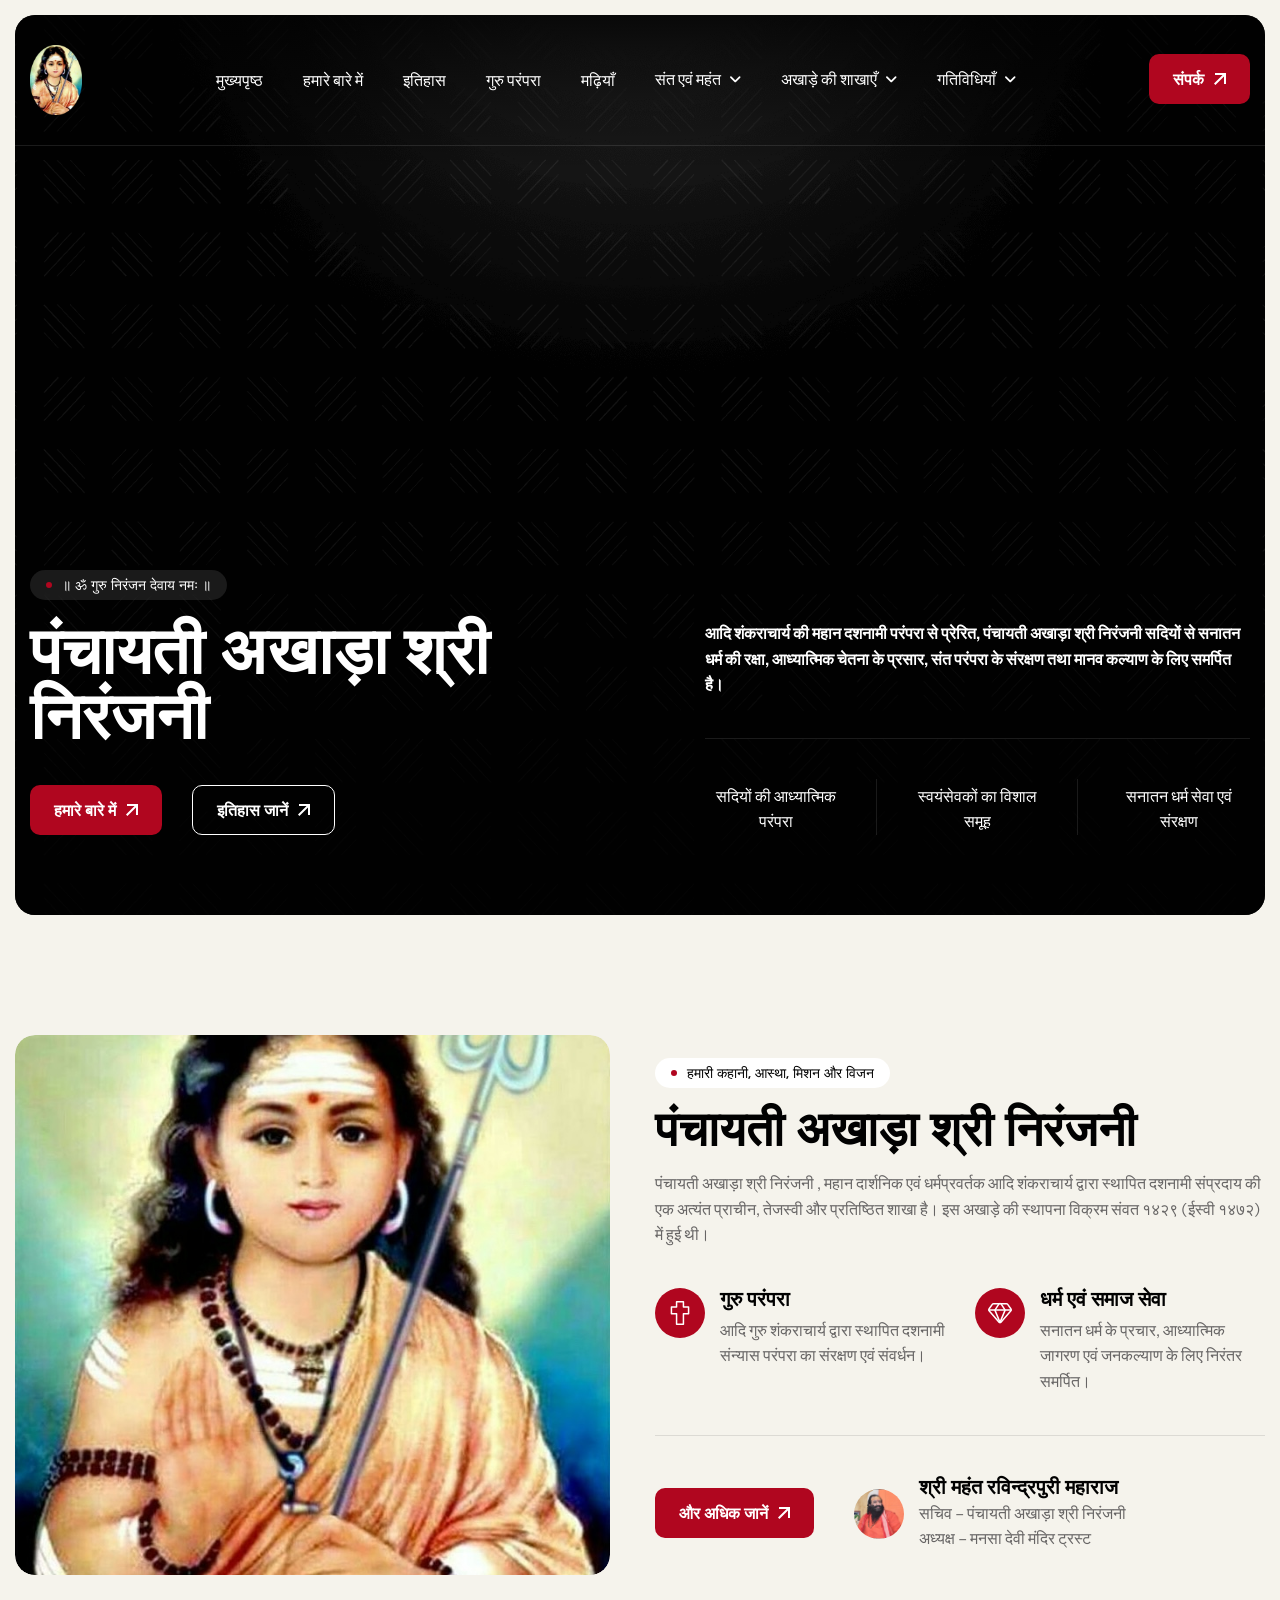
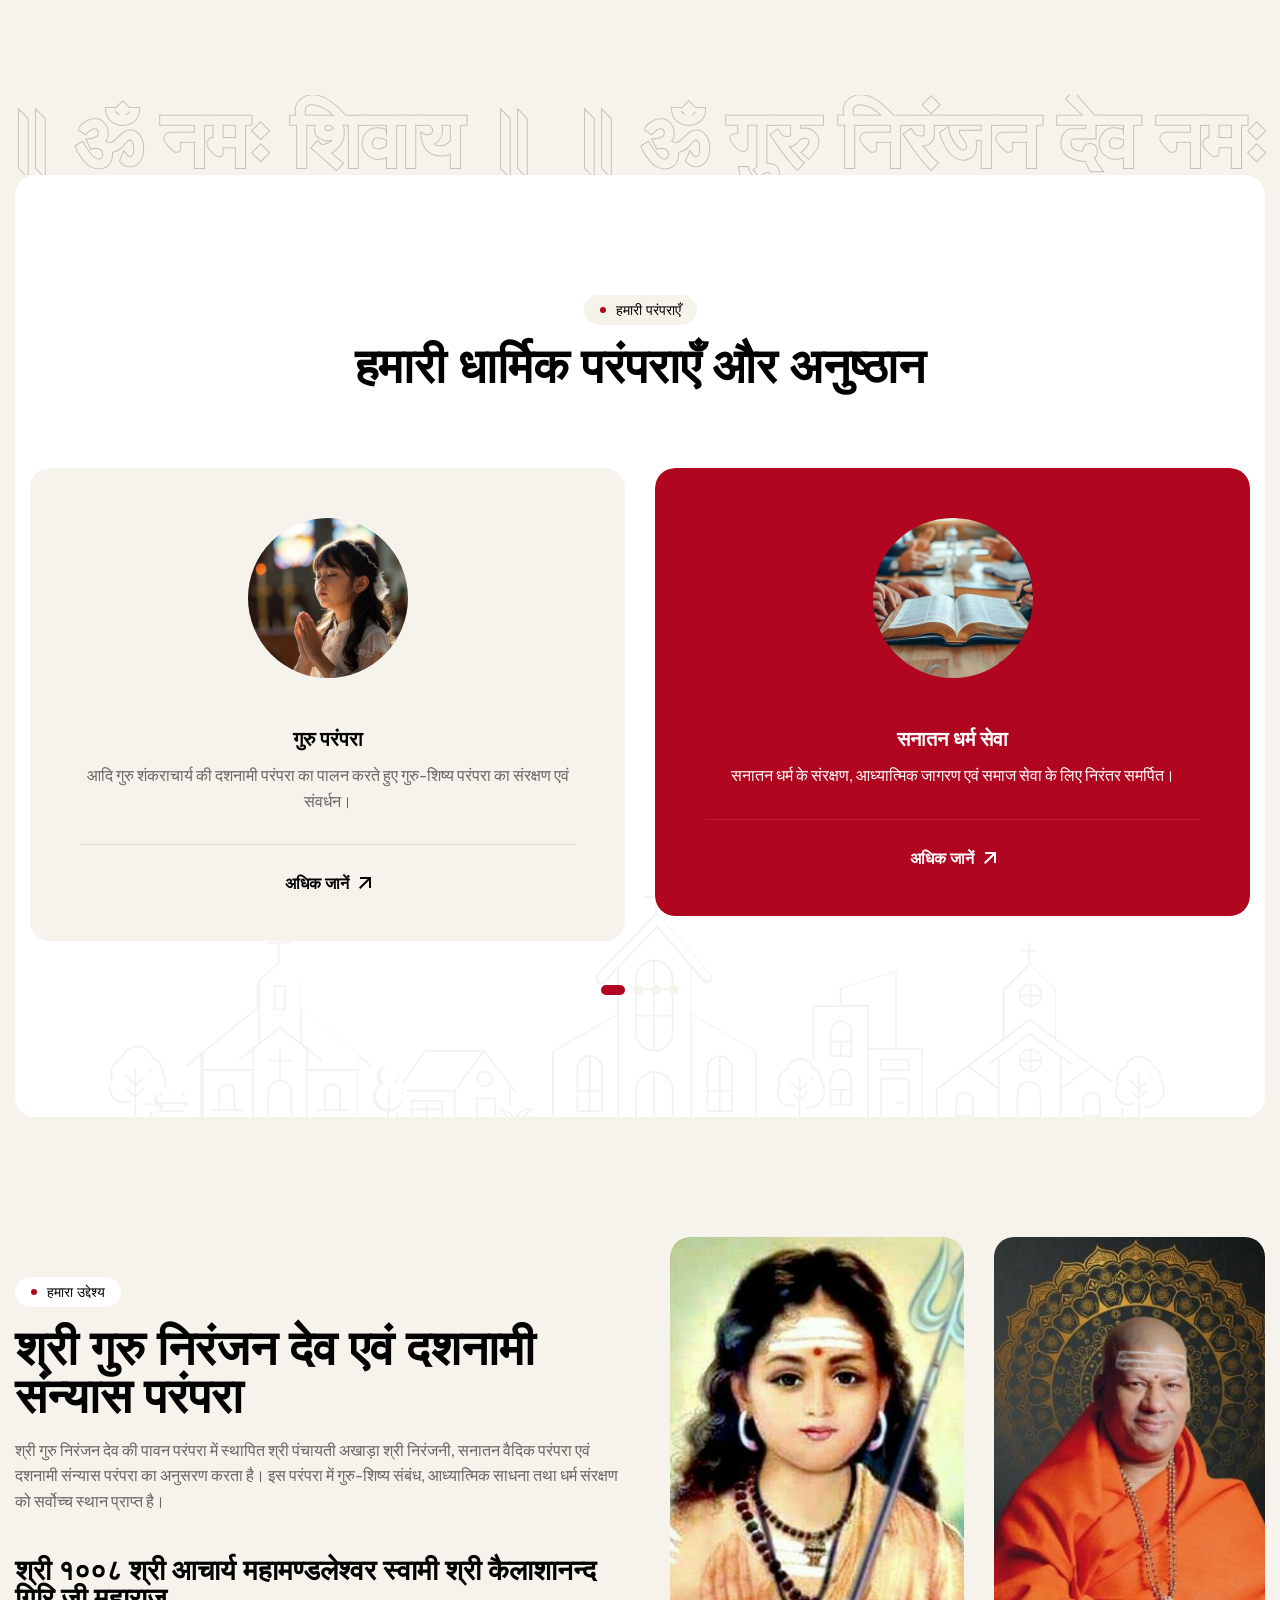
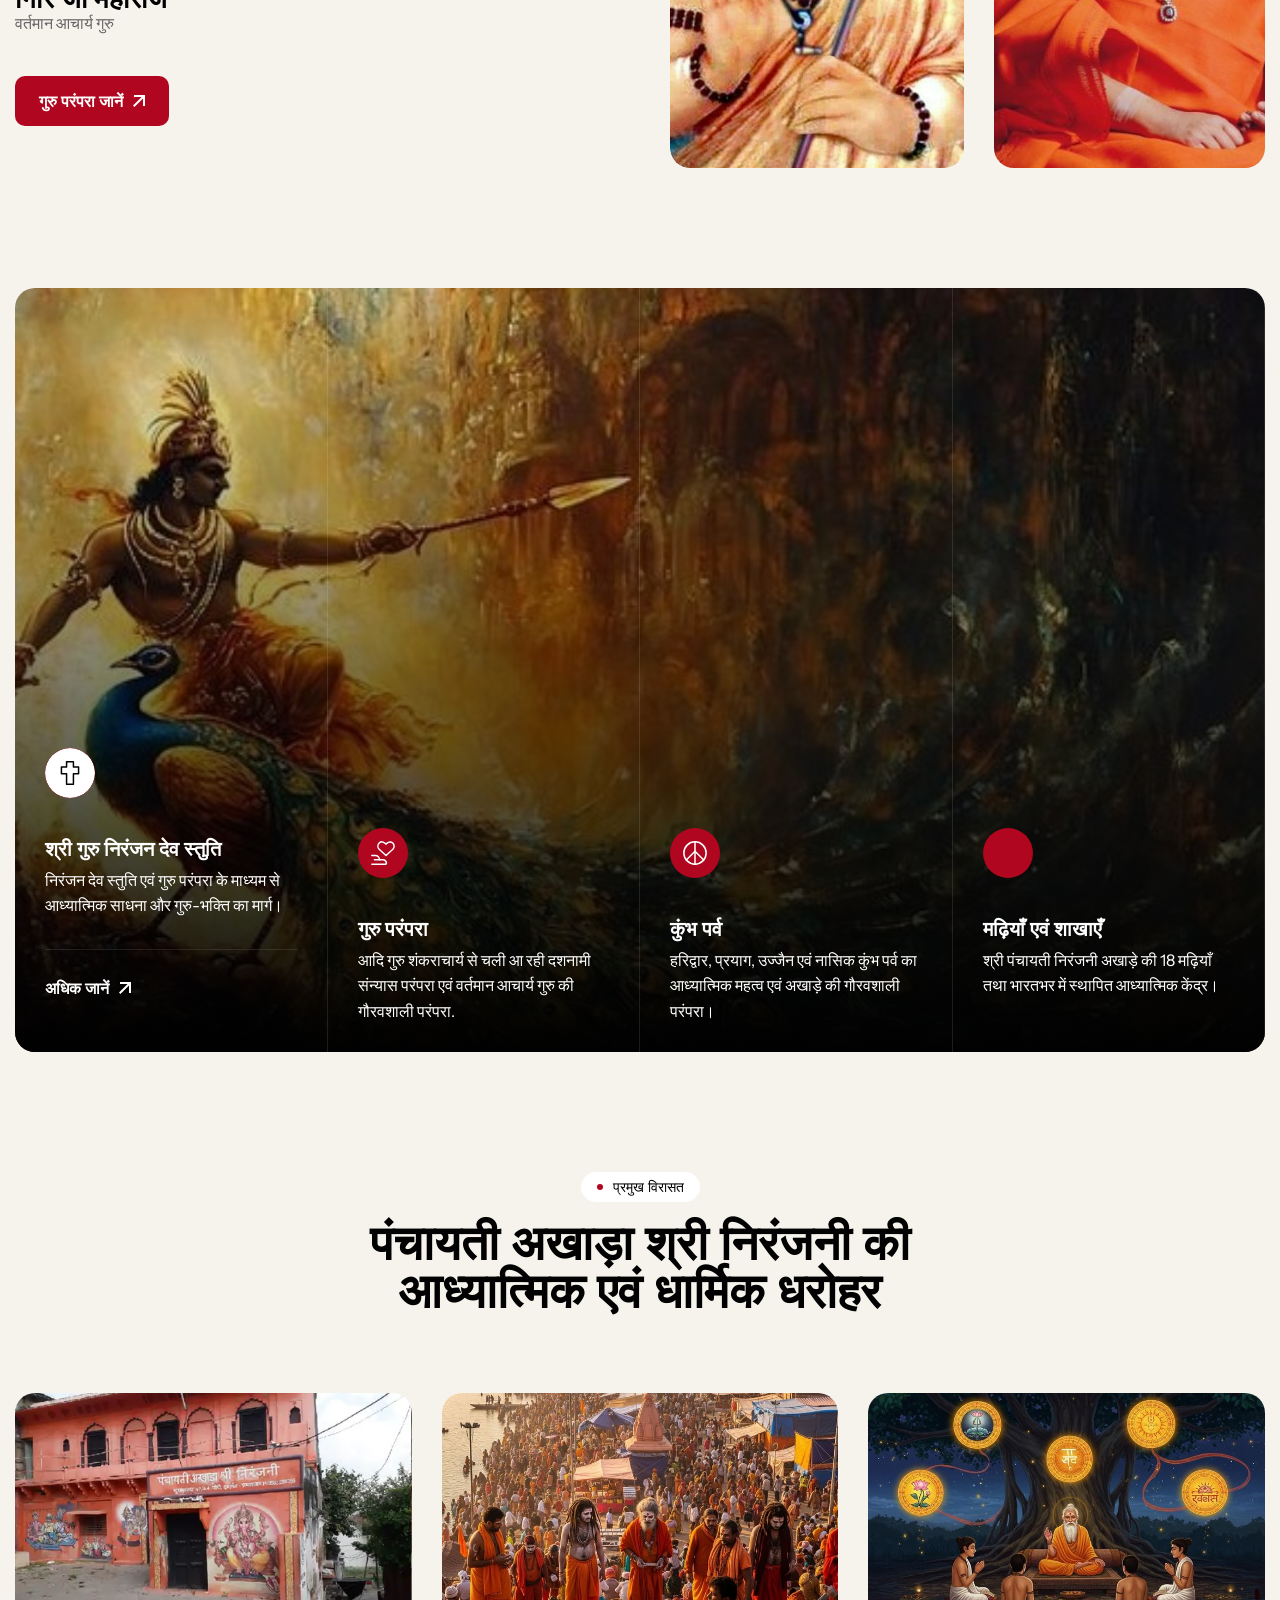
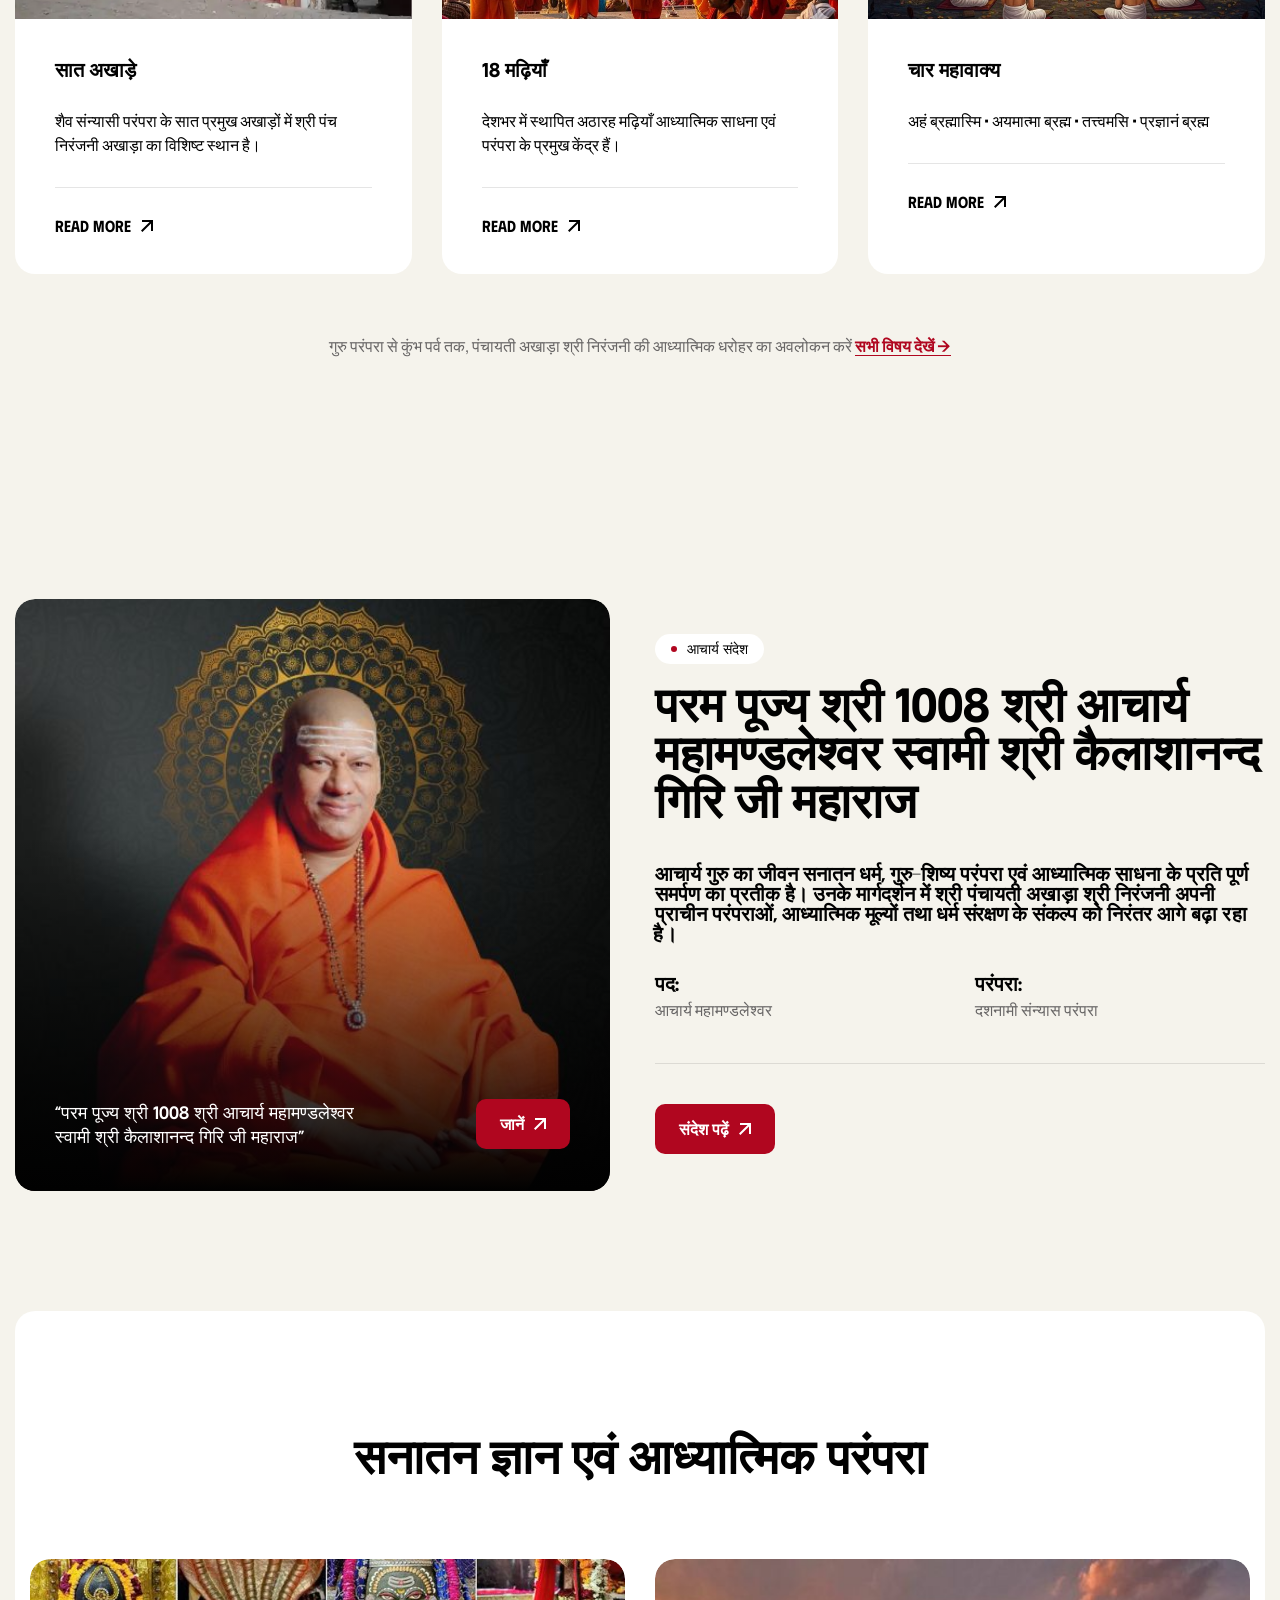
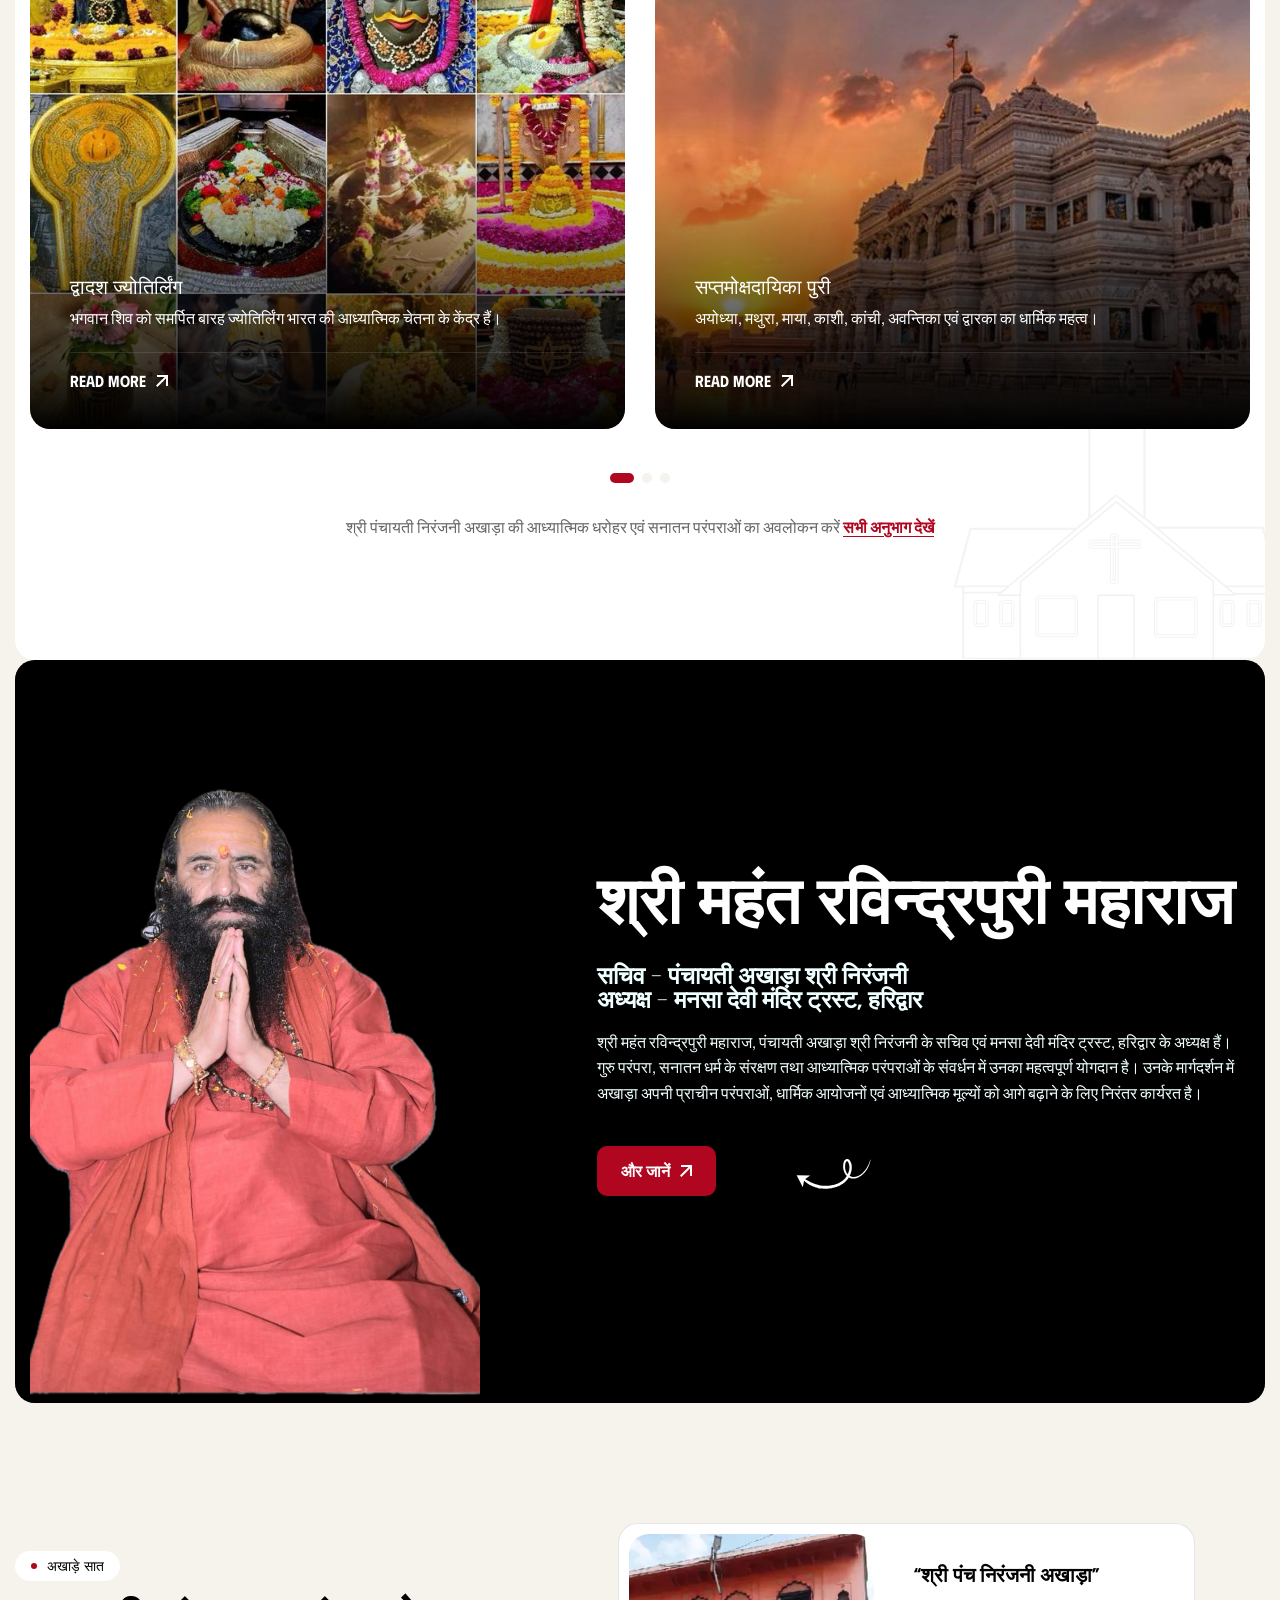
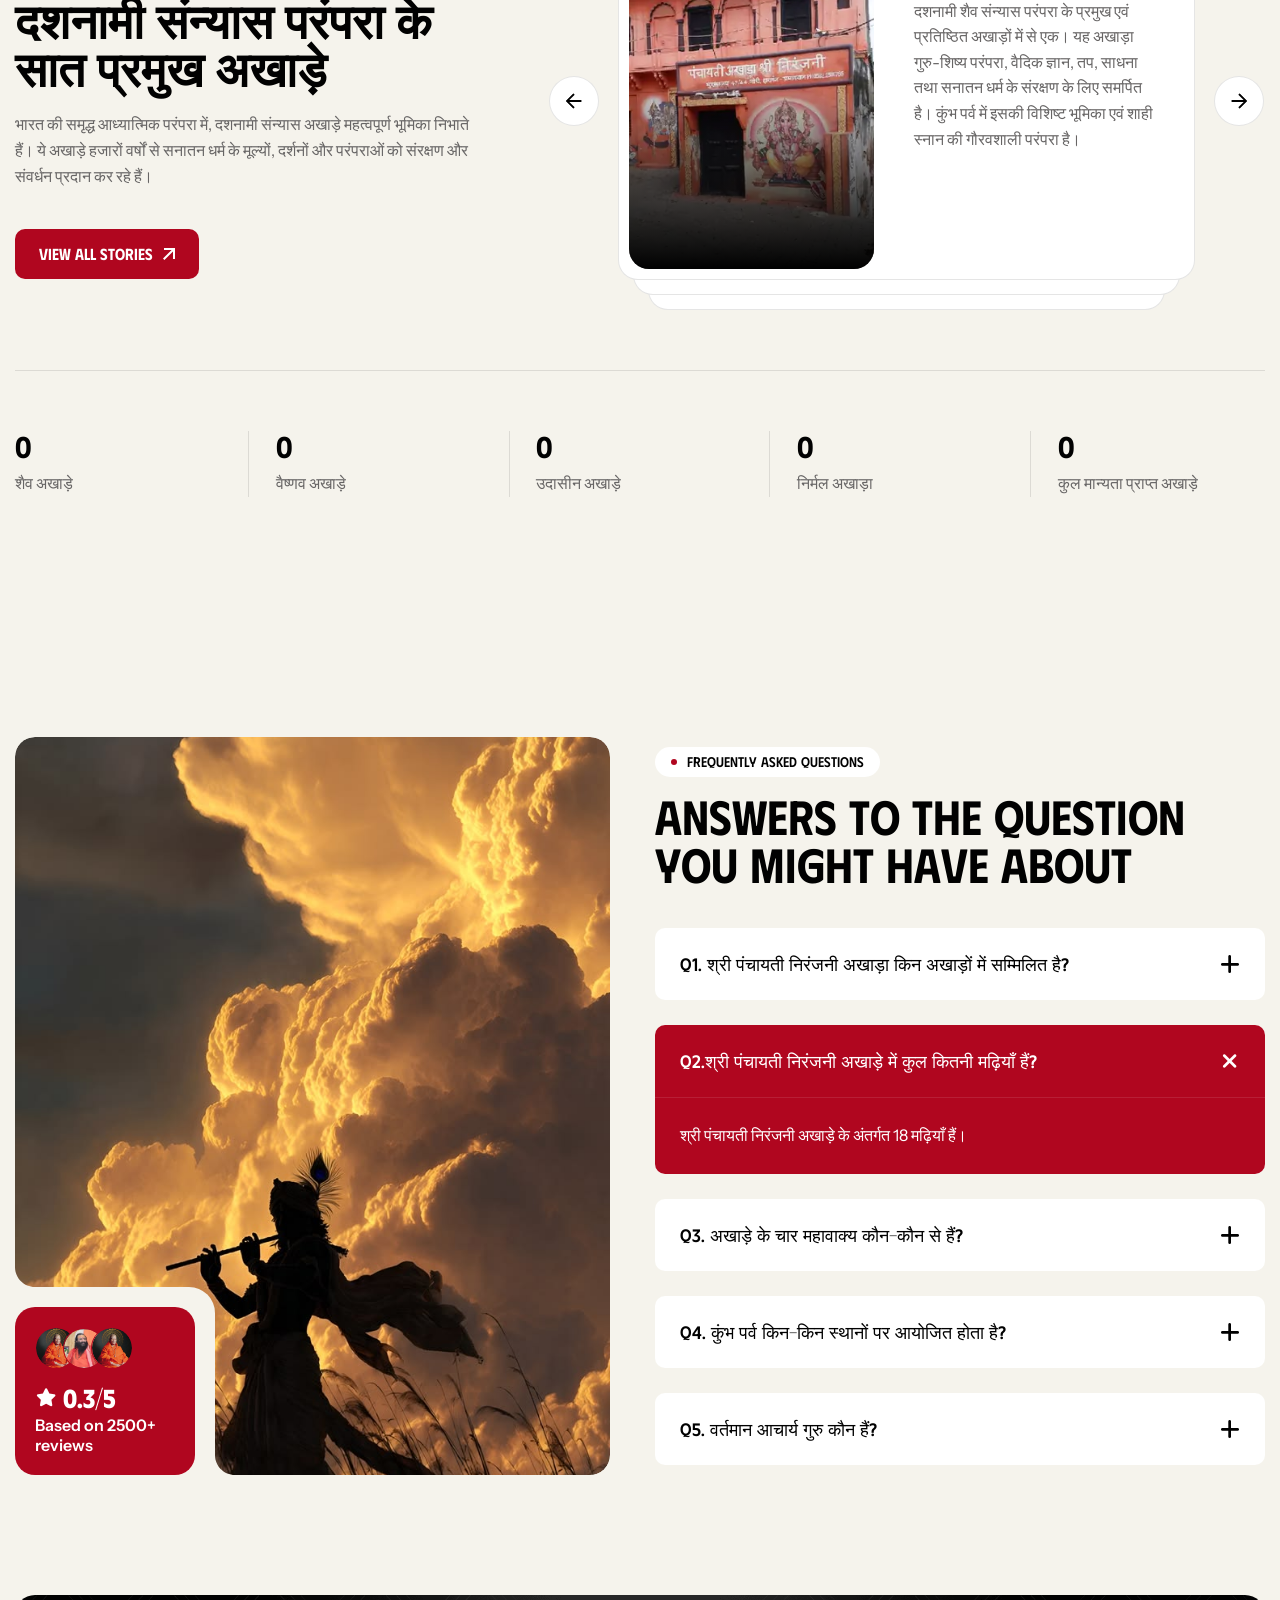
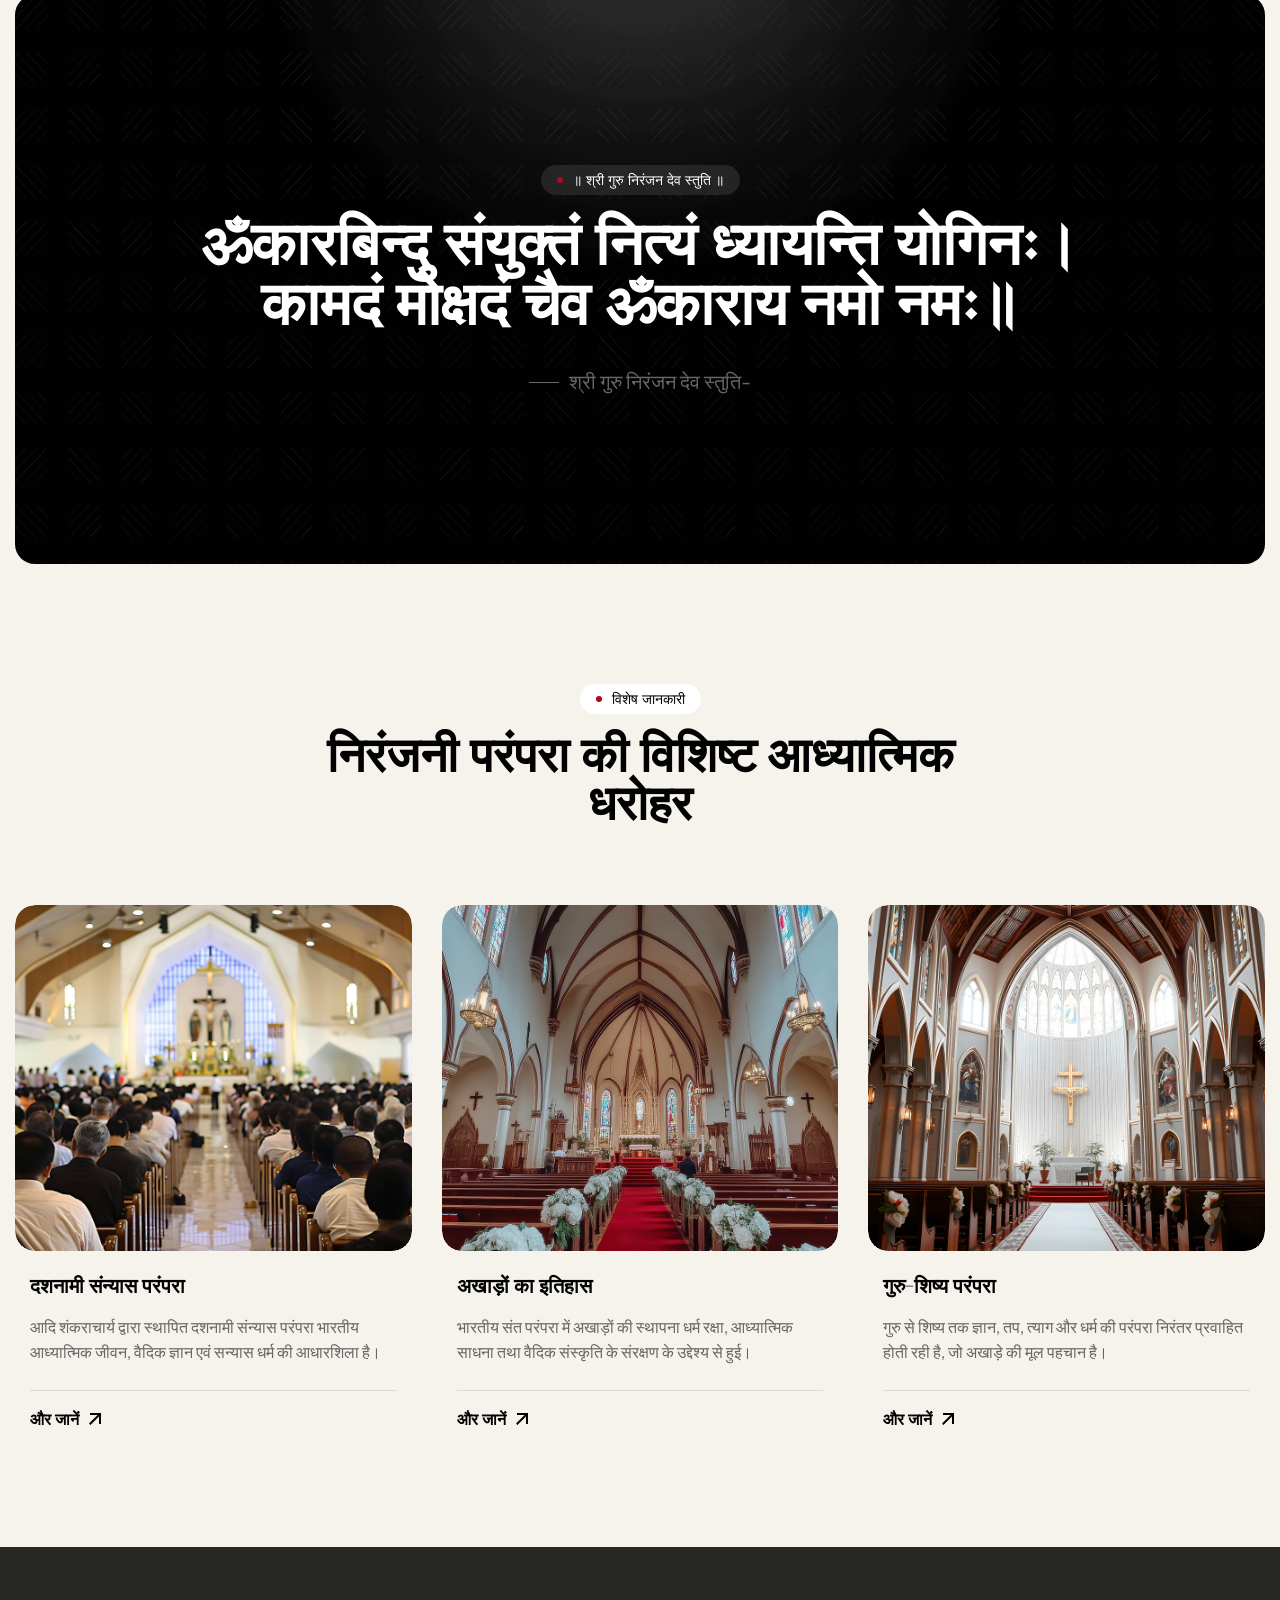
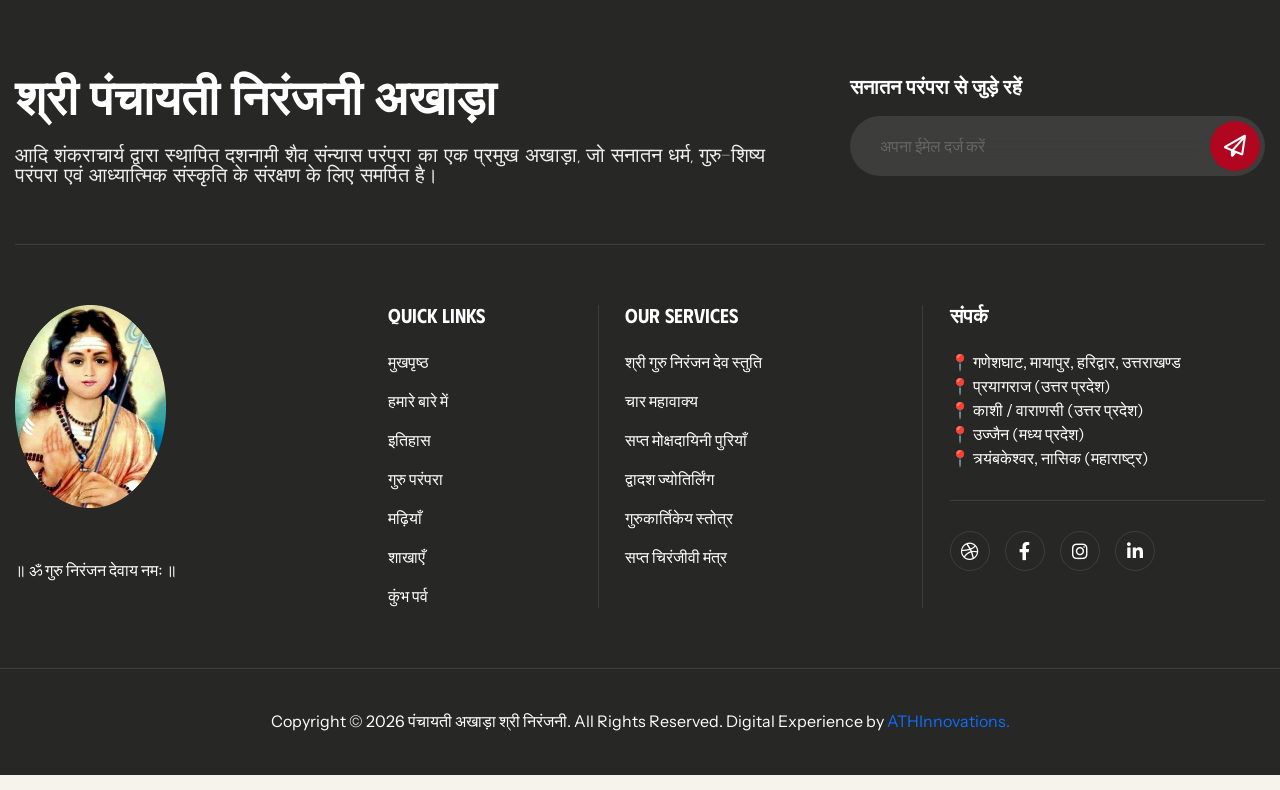
==== index.html @ a64d571c "Root Files upload - Atharv" ====
<!DOCTYPE html>

<html lang="zxx">
<head>
    <!-- Meta -->
    <meta charset="utf-8" />
    <meta content="IE=edge" http-equiv="X-UA-Compatible" />
    <meta content="width=device-width, initial-scale=1.0, maximum-scale=1" name="viewport" />
    <!-- Meta -->
    <meta
        content="Official website of Shri Panchayati Niranjani Akhada. Explore its history, spiritual legacy, saints, Mahamandaleshwars, Kumbh Mela traditions, events, and Sanatan Dharm initiatives."
        name="description" />
    <meta
        content="Shri Panchayati Niranjani Akhada, Niranjani Akhada, Panchayati Akhada, Akhada, Kumbh Mela, Mahamandaleshwar, Saints, Sanatan Dharma, Hindu Religion, Uttarakhand, Haridwar, Ujjain, Prayagraj, Naga Sadhus, Seva, Spiritual Legacy,Religious Tradition, Hindu Faith"
        name="keywords" />
    <meta content="ATH Innovations" name="author" />
    <meta content="Panchayati Niranjani Akhada" name="publisher" />
    <meta content="Global" name="distribution" />
    <meta content="Hindi, Sanskrit" name="language" />
    <meta content="index, follow, max-image-preview:large, max-snippet:-1, max-video-preview:-1" name="robots" />
    <!-- पृष्ठ शीर्षक -->
    <title> पंचायती अखाड़ा श्री निरंजनी | आधिकारिक वेबसाइट</title>
    <!-- फ़ेविकॉन चिह्न -->
    <link href="images/favicon.png" rel="shortcut icon" type="image/x-icon" />
    <link href="https://fonts.googleapis.com" rel="preconnect" />
    <link crossorigin="" href="https://fonts.gstatic.com" rel="preconnect" />
    <link
        href="https://fonts.googleapis.com/css2?family=Instrument+Sans:ital,wght@0,400..700;1,400..700&amp;family=Phudu:wght@300..900&amp;display=swap"
        rel="stylesheet" />
    <!-- बूटस्ट्रैप सीएसएस -->
    <link href="css/bootstrap.min.css" media="screen" rel="stylesheet" />
    <!-- स्लिकनेव सीएसएस -->
    <link href="css/slicknav.min.css" rel="stylesheet" />
    <!-- स्वाइपर सीएसएस -->
    <link href="css/swiper-bundle.min.css" rel="stylesheet" />
    <!-- फ़ॉन्ट विस्मयकारी चिह्न सीएसएस -->
    <link href="css/all.min.css" media="screen" rel="stylesheet" />
    <!-- एनिमेटेड सीएसएस -->
    <link href="css/animate.css" rel="stylesheet" />
    <!-- शानदार पॉपअप कोर सीएसएस फ़ाइल -->
    <link href="css/magnific-popup.css" rel="stylesheet" />
    <!-- माउस कर्सर सीएसएस फ़ाइल -->
    <link href="css/mousecursor.css" rel="stylesheet" />
    <!-- ऑडियो सीएसएस फ़ाइल -->
    <link href="css/plyr.css" rel="stylesheet" />
    <!-- मुख्य कस्टम सीएसएस -->
    <link href="css/custom.css" media="screen" rel="stylesheet" />
</head>

<body>
    <!-- Preloader Start -->
    <div class="preloader">
        <div class="loading-container">
            <div class="loading"></div>
            <div id="loading-icon"><img alt="" src="images/loader.png" /></div>
        </div>
    </div>
    <!-- Preloader End -->
    <!-- Header Start -->
    <header class="main-header">
        <div class="header-sticky">
            <nav class="navbar navbar-expand-lg">
                <div class="container">
                    <!-- Logo Start -->
                    <a class="navbar-brand" href="./">
                        <img alt="Logo" class="logo-nav" src="images/logo.png" />
                    </a>
                    <!-- Logo End -->
                    <!-- Main Menu Start -->
                    <div class="collapse navbar-collapse main-menu">
                        <div class="nav-menu-wrapper">
                            <ul class="navbar-nav mr-auto" id="menu">
                                <li class="nav-item"><a class="nav-link" href="index.html">मुख्यपृष्ठ</a>
                                </li>
                                <li class="nav-item"><a class="nav-link" href="about.html">हमारे बारे में</a>
                                </li>
                                <li class="nav-item"><a class="nav-link" href="history.html">इतिहास</a></li>
                                <li class="nav-item"><a class="nav-link" href="blog.html">गुरु परंपरा</a></li>
                                <li class="nav-item"><a class="nav-link" href="blog.html">मढ़ियाँ</a></li>
                                <li class="nav-item submenu"><a class="nav-link" href="#">संत एवं महंत</a>
                                    <ul>
                                        <li class="nav-item"><a class="nav-link"
                                                href="service-single.html">महामंडलेश्वर</a></li>
                                        <li class="nav-item"><a class="nav-link" href="blog-single.html">महंत</a></li>
                                        <li class="nav-item"><a class="nav-link" href="sermons.html">Sermons</a></li>
                                        <li class="nav-item"><a class="nav-link" href="sermon-single.html">Sermon
                                                Details</a>
                                        </li>
                                        <li class="nav-item"><a class="nav-link" href="ministries.html">Our
                                                Ministries</a></li>
                                        <li class="nav-item"><a class="nav-link" href="ministry-single.html">Ministry
                                                Details</a>
                                        </li>
                                        <li class="nav-item"><a class="nav-link" href="pastor.html">Pastor</a></li>
                                        <li class="nav-item"><a class="nav-link" href="pastor-single.html">Pastor
                                                Details</a>
                                        </li>
                                        <li class="nav-item"><a class="nav-link"
                                                href="testimonials.html">Testimonials</a></li>
                                        <li class="nav-item"><a class="nav-link" href="image-gallery.html">Image
                                                Gallery</a></li>
                                        <li class="nav-item"><a class="nav-link" href="video-gallery.html">Video
                                                Gallery</a></li>
                                        <li class="nav-item"><a class="nav-link" href="faqs.html">FAQs</a></li>
                                        <li class="nav-item"><a class="nav-link" href="404.html">404</a></li>
                                    </ul>
                                </li>
                                <li class="nav-item submenu"><a class="nav-link" href="#">अखाड़े की शाखाएँ</a>
                                    <ul>
                                        <li class="nav-item"><a class="nav-link" href="service-single.html">देशभर की
                                                शाखाएँ</a>
                                        </li>
                                        <li class="nav-item"><a class="nav-link" href="blog-single.html">महंत</a></li>
                                        <li class="nav-item"><a class="nav-link" href="sermons.html">अखाड़े की
                                                शाखाएँ</a></li>
                                        <li class="nav-item"><a class="nav-link" href="sermon-single.html">हमारी
                                                शाखाएँ</a></li>
                                        <li class="nav-item"><a class="nav-link" href="ministries.html">शाखा केंद्र</a>
                                        </li>
                                    </ul>
                                </li>
                                <li class="nav-item submenu"><a class="nav-link" href="#">गतिविधियाँ</a>
                                    <ul>
                                        <li class="nav-item"><a class="nav-link"
                                                href="service-single.html">कार्यक्रम</a></li>
                                        <li class="nav-item"><a class="nav-link" href="blog-single.html">कुंभ मेला</a>
                                        </li>
                                        <li class="nav-item"><a class="nav-link" href="sermons.html">चित्रावली</a></li>
                                        <li class="nav-item"><a class="nav-link" href="sermon-single.html">समाचार</a>
                                        </li>
                                        <li class="nav-item"><a class="nav-link" href="ministries.html">दान</a></li>
                                    </ul>
                                </li>
                            </ul>
                        </div>
                        <div class="header-btn">
                            <a class="btn-default btn-highlighted" href="contact.html">संपर्क</a>
                        </div>
                    </div>
                    <!-- Main Menu End -->
                    <div class="navbar-toggle"></div>
                </div>
            </nav>
            <div class="responsive-menu"></div>
        </div>
    </header>
    <!-- Header End -->
    <!-- Hero Sections Start -->
    <div class="hero dark-section">
        <!-- Video Start -->
        <div class="hero-bg-video">
            <!-- Hero Video Start -->
            <!-- <Video autoplay="" id="myvideo" loop="" muted="" playsinline=""><source src="images/hero-bg-video.mp4" type="video/mp4"></Video> -->
            <video autoplay="" id="myvideo" loop="" muted="" playsinline="">
                <source src="media/hero.mp4" type="video/mp4" /></video>
            <!-- Hero Video End -->
        </div>
        <!-- Video End -->
        <div class="container">
            <div class="row align-items-end">
                <div class="col-xl-6">
                    <!-- Hero Content Start -->
                    <div class="hero-content">
                        <!-- Section Title Start -->
                        <div class="section-title">
                            <span class="section-sub-title wow fadeInUp">॥ ॐ गुरु निरंजन देवाय
                                नमः ॥</span>
                            <h1 class="text-anime-style-3" data-cursor="-opaque">पंचायती अखाड़ा
                                श्री निरंजनी</h1>
                        </div>
                        <!-- Section Title End -->
                        <!-- Hero Content Button Start -->
                        <div class="hero-content-btn wow fadeInUp" data-wow-delay="0.2s">
                            <a class="btn-default btn-highlighted" href="about.html">हमारे
                                बारे में</a>
                            <a class="btn-default btn-border" href="history.html"> इतिहास
                                जानें</a>
                        </div>
                        <!-- Hero Content Button End -->
                    </div>
                    <!-- Hero Content End -->
                </div>
                <div class="col-xl-6">
                    <!-- Hero बॉडी स्टार्ट -->
                    <div class="hero-body">
                        <!-- Hero बॉडी Content Start -->
                        <div class="hero-body-content wow fadeInUp">
                            <p>आदि शंकराचार्य की महान दशनामी परंपरा से प्रेरित, पंचायती अखाड़ा
                                श्री निरंजनी सदियों से सनातन धर्म की रक्षा, आध्यात्मिक चेतना के प्रसार, संत परंपरा के
                                संरक्षण तथा मानव कल्याण के लिए समर्पित है।</p>
                        </div>
                        <!-- Hero बॉडी Content End -->
                        <!-- Hero Counter List Start -->
                        <div class="hero-counter-list wow fadeInUp" data-wow-delay="0.2s">
                            <!-- Hero Counter Item Start -->
                            <div class="hero-counter-item">
                                <p>सदियों की आध्यात्मिक परंपरा</p>
                            </div>
                            <!-- Hero Counter Item End -->
                            <!-- Hero Counter Item Start -->
                            <div class="hero-counter-item">
                                <p>स्वयंसेवकों का विशाल समूह</p>
                            </div>
                            <!-- Hero Counter Item End -->
                            <!-- Hero Counter Item Start -->
                            <div class="hero-counter-item">
                                <p>सनातन धर्म सेवा एवं संरक्षण</p>
                            </div>
                            <!-- Hero Counter Item End -->
                        </div>
                        <!-- Hero Counter List End -->
                    </div>
                    <!-- Hero बॉडी एंड -->
                </div>
            </div>
        </div>
    </div>
    <!-- Hero सेक्शन ख़त्म -->
    <!-- About Us Section Start -->
    <div class="about-us">
        <div class="container">
            <div class="row">
                <div class="col-xl-6">
                    <!-- About Us Image Box Start -->
                    <div class="about-us-image-box wow fadeInUp">
                        <!-- About Us Image Start -->
                        <div class="about-us-image">
                            <figure class="image-anime">
                                <img alt="" src="images/hero.png" />
                            </figure>
                        </div>
                        <!-- About Us Image End -->
                    </div>
                    <!-- About Us Image Box End -->
                </div>
                <div class="col-xl-6">
                    <!-- About Us Content Start -->
                    <div class="about-us-content">
                        <!-- Section Title Start -->
                        <div class="section-title">
                            <span class="section-sub-title wow fadeInUp">हमारी कहानी, आस्था,
                                मिशन और विजन</span>
                            <h2 class="text-anime-style-3" data-cursor="-opaque">पंचायती अखाड़ा
                                श्री निरंजनी </h2>
                            <p class="wow fadeInUp" data-wow-delay="0.2s">पंचायती अखाड़ा श्री
                                निरंजनी , महान दार्शनिक एवं धर्मप्रवर्तक आदि शंकराचार्य द्वारा स्थापित दशनामी संप्रदाय
                                की एक अत्यंत प्राचीन, तेजस्वी और प्रतिष्ठित शाखा है। इस अखाड़े की स्थापना विक्रम संवत
                                १४२९ (ईस्वी १४७२) में हुई थी।</p>
                        </div>
                        <!-- Section Title End -->
                        <!-- About Us Item List Start -->
                        <div class="about-us-item-list wow fadeInUp" data-wow-delay="0.4s">
                            <!-- About Us Item Start -->
                            <div class="about-us-item">
                                <div class="icon-box">
                                    <img alt="" src="images/icon-about-us-item-1.svg" />
                                </div>
                                <div class="about-us-item-content">
                                    <h3>गुरु परंपरा </h3>
                                    <p>आदि गुरु शंकराचार्य द्वारा स्थापित दशनामी संन्यास
                                        परंपरा का संरक्षण एवं संवर्धन।</p>
                                </div>
                            </div>
                            <!-- About Us Item End -->
                            <!-- About Us Item Start -->
                            <div class="about-us-item">
                                <div class="icon-box">
                                    <img alt="" src="images/icon-about-us-item-2.svg" />
                                </div>
                                <div class="about-us-item-content">
                                    <h3>धर्म एवं समाज सेवा</h3>
                                    <p>सनातन धर्म के प्रचार, आध्यात्मिक जागरण एवं जनकल्याण
                                        के लिए निरंतर समर्पित।</p>
                                </div>
                            </div>
                            <!-- About Us Item End -->
                        </div>
                        <!-- About Us Item List End -->
                        <!-- About Us Footer आरंभ -->
                        <div class="about-us-footer wow fadeInUp" data-wow-delay="0.6s">
                            <!-- About Us Button Start करें -->
                            <div class="about-us-btn">
                                <a class="btn-default" href="about.html">और अधिक जानें</a>
                            </div>
                            <!-- About Us Button End -->
                            <!-- ऑथर Box स्टार्ट के बारे में -->
                            <div class="about-author-box">
                                <div class="about-author-image">
                                    <figure class="image-anime">
                                        <img alt="" src="images/ravindrapuri.jpg" />
                                    </figure>
                                </div>
                                <div class="about-author-content">
                                    <h3>श्री महंत रविन्द्रपुरी महाराज</h3>
                                    <p>सचिव – पंचायती अखाड़ा श्री निरंजनी <br />
                                        अध्यक्ष – मनसा देवी मंदिर ट्रस्ट</p>
                                </div>
                            </div>
                            <!-- ऑथर Box एंड के बारे में -->
                        </div>
                        <!-- About Us Footer End -->
                    </div>
                    <!-- About Us Content End -->
                </div>
            </div>
        </div>
    </div>
    <!-- About Us Section End -->
    <!-- Scrolling Ticker Section Start -->
    <div class="our-scrolling-ticker">
        <!-- Scrolling Ticker Start -->
        <div class="scrolling-ticker-box">
            <div class="scrolling-content">
                <span>॥ ॐ नमः शिवाय ॥</span>
                <span>॥ ॐ गुरु निरंजन देव नमः ॥</span>
                <span>॥ ॐ नमः शिवाय ॥</span>
                <span>॥ ॐ गुरु निरंजन देव नमः ॥</span>
            </div>
            <div class="scrolling-content">
                <span>॥ ॐ नमः शिवाय ॥</span>
                <span>॥ ॐ गुरु निरंजन देव नमः ॥</span>
                <span>॥ ॐ नमः शिवाय ॥</span>
                <span>॥ ॐ गुरु निरंजन देव नमः ॥</span>
            </div>
        </div>
        <!-- Scrolling Ticker End -->
    </div>
    <!-- Scrolling Ticker Section End -->
    <!-- Our Traditions Section Start -->
    <div class="our-service bg-section">
        <div class="container">
            <div class="row section-row">
                <div class="col-lg-12">
                    <!-- Section Title Start -->
                    <div class="section-title section-title-center">
                        <span class="section-sub-title wow fadeInUp">हमारी परंपराएँ</span>
                        <h2 class="text-anime-style-3" data-cursor="-opaque">हमारी धार्मिक
                            परंपराएँ और अनुष्ठान</h2>
                    </div>
                    <!-- Section Title End -->
                </div>
            </div>
            <div class="row">
                <div class="col-lg-12">
                    <div class="service-slider wow fadeInUp">
                        <div class="swiper">
                            <div class="swiper-wrapper">
                                <!-- Tradition Slide Start -->
                                <div class="swiper-slide">
                                    <!-- Tradition मद Start -->
                                    <div class="service-item">
                                        <div class="service-item-image">
                                            <a data-cursor-text="View" href="service-single.html">
                                                <figure class="image-anime">
                                                    <img alt="" src="images/service-image-1.jpg" />
                                                </figure>
                                            </a>
                                        </div>
                                        <div class="service-item-content">
                                            <h2><a href="#">गुरु
                                                    परंपरा</a></h2>
                                            <p> आदि गुरु शंकराचार्य की दशनामी परंपरा का पालन
                                                करते हुए गुरु-शिष्य परंपरा का संरक्षण एवं संवर्धन।</p>
                                        </div>
                                        <div class="service-item-btn">
                                            <a class="readmore-btn" href="#">अधिक जानें</a>
                                        </div>
                                    </div>
                                    <!-- Tradition मद End -->
                                </div>
                                <!-- Tradition Slide End -->
                                <!-- Tradition Slide Start -->
                                <div class="swiper-slide">
                                    <!-- Tradition मद Start -->
                                    <div class="service-item">
                                        <div class="service-item-image">
                                            <a data-cursor-text="View" href="service-single.html">
                                                <figure class="image-anime">
                                                    <img alt="" src="images/service-image-2.jpg" />
                                                </figure>
                                            </a>
                                        </div>
                                        <div class="service-item-content">
                                            <h2><a href="#">सनातन धर्म
                                                    सेवा</a></h2>
                                            <p>सनातन धर्म के संरक्षण, आध्यात्मिक जागरण एवं समाज
                                                सेवा के लिए निरंतर समर्पित।</p>
                                        </div>
                                        <div class="service-item-btn">
                                            <a class="readmore-btn" href="#">अधिक जानें</a>
                                        </div>
                                    </div>
                                    <!-- Tradition मद End -->
                                </div>
                                <!-- Tradition Slide End -->
                                <!-- Tradition Slide Start -->
                                <div class="swiper-slide">
                                    <!-- Tradition मद Start -->
                                    <div class="service-item">
                                        <div class="service-item-image">
                                            <a data-cursor-text="View" href="service-single.html">
                                                <figure class="image-anime">
                                                    <img alt="" src="images/service-image-3.jpg" />
                                                </figure>
                                            </a>
                                        </div>
                                        <div class="service-item-content">
                                            <h2><a href="#">कुंभ एवं
                                                    धार्मिक आयोजन</a></h2>
                                            <p>कुंभ मेला, शाही स्नान एवं अन्य धार्मिक आयोजनों
                                                में अखाड़े की गौरवशाली सहभागिता।</p>
                                        </div>
                                        <div class="service-item-btn">
                                            <a class="readmore-btn" href="#">अधिक जानें</a>
                                        </div>
                                    </div>
                                    <!-- Tradition मद End -->
                                </div>
                                <!-- Tradition Slide End -->
                                <!-- Tradition Slide Start -->
                                <div class="swiper-slide">
                                    <!-- Tradition मद Start -->
                                    <div class="service-item">
                                        <div class="service-item-image">
                                            <a data-cursor-text="View" href="#">
                                                <figure class="image-anime">
                                                    <img alt="" src="images/service-image-4.jpg" />
                                                </figure>
                                            </a>
                                        </div>
                                        <div class="service-item-content">
                                            <h2><a href="#">धर्म प्रचार
                                                    एवं प्रचार</a></h2>
                                            <p>सनातन संस्कृति का प्रचार-प्रसार, व्याख्यानमालाएं
                                                एवं धार्मिक शिक्षा कार्यक्रम।</p>
                                        </div>
                                        <div class="service-item-btn">
                                            <a class="readmore-btn" href="#">अधिक जानें</a>
                                        </div>
                                    </div>
                                    <!-- Tradition मद End -->
                                </div>
                                <!-- Tradition Slide End -->
                            </div>
                            <div class="service-pagination"></div>
                        </div>
                    </div>
                </div>
            </div>
        </div>
    </div>
    <!-- Our Traditions Section End -->
    <!-- Guru Niranjan Dev Tradition Section Start -->
    <div class="our-mission">
        <div class="container">
            <div class="row">
                <div class="col-xl-6">
                    <!-- Guru Niranjan Dev Tradition Content Start -->
                    <div class="our-mission-content">
                        <!-- Section Title Start -->
                        <div class="section-title">
                            <span class="section-sub-title wow fadeInUp">हमारा उद्देश्य</span>
                            <h2 class="text-anime-style-3" data-cursor="-opaque">श्री गुरु
                                निरंजन देव एवं दशनामी संन्यास परंपरा</h2>
                            <p class="wow fadeInUp" data-wow-delay="0.2s">श्री गुरु निरंजन देव
                                की पावन परंपरा में स्थापित श्री पंचायती अखाड़ा श्री निरंजनी, सनातन वैदिक परंपरा एवं
                                दशनामी संन्यास परंपरा का अनुसरण करता है। इस परंपरा में गुरु-शिष्य संबंध, आध्यात्मिक
                                साधना तथा धर्म संरक्षण को सर्वोच्च स्थान प्राप्त है।</p>
                        </div>
                        <!-- Section Title End -->
                        <!-- Guru Tradition Item List Start -->
                        <div class="text-anime-style-2 wow fadeInUp" data-wow-delay="0.4s">
                            <!-- Guru Tradition Item Start -->
                            <div class="text-anime-style-2">
                                <h3>श्री १००८ श्री आचार्य महामण्डलेश्वर स्वामी श्री कैलाशानन्द
                                    गिरि जी महाराज</h3>
                                <p>वर्तमान आचार्य गुरु</p>
                            </div>
                            <!-- Guru Tradition Item End -->
                        </div>
                        <!-- Guru Tradition Item List End -->
                        <!-- Guru Niranjan Dev Tradition Footer Start -->
                        <div class="our-mission-footer wow fadeInUp" data-wow-delay="0.6s">
                            <!-- Guru Tradition Button Start -->
                            <div class="mission-btn">
                                <a class="btn-default" href="contact.html">गुरु परंपरा जानें</a>
                            </div>
                            <!-- Guru Tradition Button End -->
                        </div>
                        <!-- Guru Niranjan Dev Tradition Footer End -->
                    </div>
                    <!-- Guru Niranjan Dev Tradition Content End -->
                </div>
                <div class="col-xl-6">
                    <!-- Guru Niranjan Dev Tradition इमेज Box Start -->
                    <div class="our-mission-image-box wow fadeInUp">
                        <!-- Guru Tradition Image Start -->
                        <div class="mission-image img-1">
                            <figure class="image-anime">
                                <img alt="" src="images/hero.png" />
                            </figure>
                        </div>
                        <!-- Guru Tradition Image End -->
                        <!-- Guru Tradition Image Start -->
                        <div class="mission-image img-2">
                            <figure>
                                <img alt="" src="images/kailashnandgiriji.jpg" />
                            </figure>
                        </div>
                        <!-- Guru Tradition Image End -->
                    </div>
                    <!-- Guru Niranjan Dev Tradition Image Box End -->
                </div>
            </div>
        </div>
    </div>
    <!-- Guru Niranjan Dev Tradition Section End -->
    <!-- इंटरैक्टिव प्रक्रिया लेआउट Start -->
    <div class="interactive interactive-process-layout bg-section">
        <!-- इंटरएक्टिव प्रोसेस रैपर Start -->
        <div class="interactive-interactive-process-wrapper interactive-wrapper">
            <div class="interactive-con">
                <!-- इंटरएक्टिव इनर ग्रिड Start -->
                <div class="interactive-con-inner interactive-grid">
                    <!-- इंटरैक्टिव प्रक्रिया Item Start -->
                    <div class="interactive-process-item">
                        <div class="interactive-inner-process activate" data-index="0">
                            <div class="process-content-wap">
                                <div class="interactive-process-item-wap">
                                    <div class="interactive-process-item-body-wap">
                                        <div class="icon-box">
                                            <img alt="" src="images/icon-interactive-process-item-1.svg" />
                                        </div>
                                        <div class="interactive-process-item-content-wap">
                                            <h3><a href="#">श्री गुरु
                                                    निरंजन देव स्तुति</a></h3>
                                            <p>निरंजन देव स्तुति एवं गुरु परंपरा के माध्यम से
                                                आध्यात्मिक साधना और गुरु-भक्ति का मार्ग।</p>
                                        </div>
                                        <div class="interactive-process-item-btn">
                                            <a class="readmore-btn" href="contact.html">अधिक
                                                जानें</a>
                                        </div>
                                    </div>
                                </div>
                            </div>
                        </div>
                    </div>
                    <!-- इंटरैक्टिव प्रक्रिया Item End -->
                    <!-- इंटरैक्टिव प्रक्रिया Item Start -->
                    <div class="interactive-process-item">
                        <div class="interactive-inner-process" data-index="1">
                            <div class="process-content-wap">
                                <div class="interactive-process-item-wap">
                                    <div class="interactive-process-item-body-wap">
                                        <div class="icon-box">
                                            <img alt="" src="images/icon-interactive-process-item-2.svg" />
                                        </div>
                                        <div class="interactive-process-item-content-wap">
                                            <h3><a href="#">गुरु
                                                    परंपरा</a></h3>
                                            <p>आदि गुरु शंकराचार्य से चली आ रही दशनामी संन्यास
                                                परंपरा एवं वर्तमान आचार्य गुरु की गौरवशाली परंपरा.</p>
                                        </div>
                                        <div class="interactive-process-item-btn">
                                            <a class="readmore-btn" href="contact.html">अधिक
                                                जानें</a>
                                        </div>
                                    </div>
                                </div>
                            </div>
                        </div>
                    </div>
                    <!-- इंटरैक्टिव प्रक्रिया Item End -->
                    <!-- इंटरैक्टिव प्रक्रिया Item Start -->
                    <div class="interactive-process-item">
                        <div class="interactive-inner-process" data-index="2">
                            <div class="process-content-wap">
                                <div class="interactive-process-item-wap">
                                    <div class="interactive-process-item-body-wap">
                                        <div class="icon-box">
                                            <img alt="" src="images/icon-interactive-process-item-3.svg" />
                                        </div>
                                        <div class="interactive-process-item-content-wap">
                                            <h3><a href="#">कुंभ
                                                    पर्व</a></h3>
                                            <p>हरिद्वार, प्रयाग, उज्जैन एवं नासिक कुंभ पर्व का
                                                आध्यात्मिक महत्व एवं अखाड़े की गौरवशाली परंपरा।</p>
                                        </div>
                                        <div class="interactive-process-item-btn">
                                            <a class="readmore-btn" href="contact.html">अधिक
                                                जानें</a>
                                        </div>
                                    </div>
                                </div>
                            </div>
                        </div>
                    </div>
                    <!-- इंटरैक्टिव प्रक्रिया Item End -->
                    <!-- इंटरैक्टिव प्रक्रिया Item Start -->
                    <div class="interactive-process-item">
                        <div class="interactive-inner-process" data-index="3">
                            <div class="process-content-wap">
                                <div class="interactive-process-item-wap">
                                    <div class="interactive-process-item-body-wap">
                                        <div class="icon-box">
                                            <img alt="" src="" />
                                        </div>
                                        <div class="interactive-process-item-content-wap">
                                            <h3><a href="#">मढ़ियाँ एवं
                                                    शाखाएँ</a></h3>
                                            <p>श्री पंचायती निरंजनी अखाड़े की 18 मढ़ियाँ तथा
                                                भारतभर में स्थापित आध्यात्मिक केंद्र।</p>
                                        </div>
                                        <div class="interactive-process-item-btn">
                                            <a class="readmore-btn" href="#">अधिक जानें</a>
                                        </div>
                                    </div>
                                </div>
                            </div>
                        </div>
                    </div>
                    <!-- इंटरैक्टिव प्रक्रिया Item End -->
                </div>
                <!-- इंटरएक्टिव इनर ग्रिड एंड -->
                <!-- इंटरैक्टिव प्रक्रिया Image Start -->
                <div class="interactive-process-list-image">
                    <div class="interactive-process-image img-0 show" data-bg="images/11.jpg"
                        style="background-image: url('images/11.jpg');"></div>
                    <div class="interactive-process-image img-1" data-bg="images/gurus.jpg"
                        style="background-image: url('images/gurus.jpg');"></div>
                    <div class="interactive-process-image img-2" data-bg="images/snan.jpg"
                        style="background-image: url('images/snan.jpg');"></div>
                    <div class="interactive-process-image img-3" data-bg="images/niranjani-akhada.jpg"
                        style="background-image: url('images/niranjani-akhada.jpg');"></div>
                </div>
                <!-- इंटरैक्टिव प्रक्रिया Image End -->
            </div>
        </div>
        <!-- इंटरैक्टिव प्रक्रिया आवरण End -->
    </div>
    <!-- इंटरैक्टिव प्रक्रिया लेआउट End -->
    <!-- Spiritual Heritage Section Start -->
    <div class="our-sermons">
        <div class="container">
            <div class="row section-row">
                <div class="col-lg-12">
                    <!-- Section Title Start -->
                    <div class="section-title section-title-center">
                        <span class="section-sub-title wow fadeInUp">प्रमुख विरासत</span>
                        <h2 class="text-anime-style-3" data-cursor="-opaque">पंचायती अखाड़ा श्री
                            निरंजनी की आध्यात्मिक एवं धार्मिक धरोहर</h2>
                    </div>
                    <!-- Section Title End -->
                </div>
            </div>
            <div class="row">
                <div class="col-xl-4 col-md-6">
                    <!-- Heritage मद Start -->
                    <div class="sermons-item wow fadeInUp">
                        <div class="sermons-item-image">
                            <a data-cursor-text="View" href="sermon-single.html">
                                <figure class="image-anime">
                                    <img alt="" src="images/niranjani-akhada.jpg" />
                                </figure>
                            </a>
                        </div>
                        <div class="sermons-item-body">
                            <div class="sermons-item-content">
                                <h2><a href="sermon-single.html">सात
                                        अखाड़े</a></h2>
                                <ul>
                                    <li><span>शैव संन्यासी परंपरा के सात
                                            प्रमुख अखाड़ों में श्री पंच निरंजनी अखाड़ा का विशिष्ट स्थान है।</span></li>
                                </ul>
                            </div>
                            <div class="sermons-item-btn">
                                <a class="readmore-btn" href="sermon-single.html">Read More</a>
                            </div>
                        </div>
                    </div>
                    <!-- Heritage मद End -->
                </div>
                <div class="col-xl-4 col-md-6">
                    <!-- Heritage मद Start -->
                    <div class="sermons-item wow fadeInUp" data-wow-delay="0.2s">
                        <div class="sermons-item-image">
                            <a data-cursor-text="View" href="sermon-single.html">
                                <figure class="image-anime">
                                    <img alt="" src="images/waking-sadhu.jpg" />
                                </figure>
                            </a>
                        </div>
                        <div class="sermons-item-body">
                            <div class="sermons-item-content">
                                <h2><a href="sermon-single.html">18
                                        मढ़ियाँ</a></h2>
                                <ul>
                                    <li><span>देशभर में स्थापित अठारह
                                            मढ़ियाँ आध्यात्मिक साधना एवं परंपरा के प्रमुख केंद्र हैं।</span></li>
                                </ul>
                            </div>
                            <div class="sermons-item-btn">
                                <a class="readmore-btn" href="sermon-single.html">Read More</a>
                            </div>
                        </div>
                    </div>
                    <!-- Heritage मद End -->
                </div>
                <div class="col-xl-4 col-md-6">
                    <!-- Heritage मद Start -->
                    <div class="sermons-item wow fadeInUp" data-wow-delay="0.4s">
                        <div class="sermons-item-image">
                            <a data-cursor-text="View" href="sermon-single.html">
                                <figure class="image-anime">
                                    <img alt="" src="images/ved.jpg" />
                                </figure>
                            </a>
                        </div>
                        <div class="sermons-item-body">
                            <div class="sermons-item-content">
                                <h2><a href="sermon-single.html">चार
                                        महावाक्य</a></h2>
                                <ul>
                                    <li><span>अहं ब्रह्मास्मि •
                                            अयमात्मा ब्रह्म • तत्त्वमसि • प्रज्ञानं ब्रह्म</span></li>
                                </ul>
                            </div>
                            <div class="sermons-item-btn">
                                <a class="readmore-btn" href="sermon-single.html">Read More</a>
                            </div>
                        </div>
                    </div>
                    <!-- Heritage मद End -->
                </div>
                <div class="col-lg-12">
                    <!-- Section Footer Text Start -->
                    <div class="section-footer-text section-satisfy-img wow fadeInUp" data-wow-delay="0.6s">
                        <!-- संतुष्ट ग्राहक Imageयाँ End -->
                        <p>गुरु परंपरा से कुंभ पर्व तक, पंचायती अखाड़ा श्री निरंजनी की
                            आध्यात्मिक धरोहर का अवलोकन करें <a href="#">सभी विषय देखें →</a>
                        </p>
                    </div>
                    <!-- Section Footer Text End -->
                </div>
            </div>
        </div>
    </div>
    <!-- Spiritual Heritage Section End -->
    <!-- Quote Section Start -->
    <div class="our-events">
        <div class="container">
            <div class="row">
                <div class="col-xl-6">
                    <!-- Quote Image Box Start -->
                    <div class="events-image-box wow fadeInUp">
                        <!-- घटनाक्रम Image Start -->
                        <div class="event-image">
                            <figure>
                                <img alt="" src="images/kailashnandgiriji.jpg" />
                            </figure>
                        </div>
                        <!-- घटनाक्रम Image End -->
                        <!-- Quote Image Info Box Start -->
                        <div class="event-image-info-box">
                            <div class="event-image-info-content">
                                <h3>“परम पूज्य श्री 1008 श्री आचार्य महामण्डलेश्वर स्वामी श्री कैलाशानन्द गिरि जी
                                    महाराज”</h3>
                            </div>
                            <div class="event-image-info-btn">
                                <a class="btn-default btn-highlighted" href="kailash-ji.html">जानें</a>
                            </div>
                        </div>
                        <!-- घटनाएँ Image Info Box End -->
                    </div>
                    <!-- Quote Image Box End -->
                </div>
                <div class="col-xl-6">
                    <!-- Quote Content Start -->
                    <div class="event-content">
                        <!-- Section Title Start -->
                        <div class="section-title">
                            <span class="section-sub-title wow fadeInUp">आचार्य संदेश</span>
                            <h2 class="text-anime-style-3" data-cursor="-opaque">परम पूज्य श्री 1008 श्री आचार्य
                                महामण्डलेश्वर स्वामी श्री कैलाशानन्द गिरि जी महाराज</h2>
                        </div>
                        <!-- Section Title End -->
                        <!-- Quote Tradition Info Content Start -->
                        <div class="event-service-info-content wow fadeInUp" data-wow-delay="0.4s">
                            <h3 class="text-anime-style-3" data-cursor="-opaque">आचार्य गुरु का जीवन सनातन धर्म,
                                गुरु-शिष्य परंपरा एवं आध्यात्मिक साधना के प्रति पूर्ण समर्पण का प्रतीक है। उनके
                                मार्गदर्शन में श्री पंचायती अखाड़ा श्री निरंजनी अपनी प्राचीन परंपराओं, आध्यात्मिक
                                मूल्यों तथा धर्म संरक्षण के संकल्प को निरंतर आगे बढ़ा रहा है।</h3>
                        </div>
                        <!-- Quote Tradition Info Content End -->
                        <!-- Quote Item List Start -->
                        <div class="event-item-list wow fadeInUp" data-wow-delay="0.6s">
                            <!-- Quote Item Start -->
                            <div class="event-item">
                                <div class="event-item-content">
                                    <h3>पद:</h3>
                                    <p>आचार्य महामण्डलेश्वर</p>
                                </div>
                            </div>
                            <!-- Quote Item End -->
                            <!-- Quote Item Start -->
                            <div class="event-item">
                                <div class="event-item-content">
                                    <h3>परंपरा:</h3>
                                    <p>दशनामी संन्यास परंपरा</p>
                                </div>
                            </div>
                            <!-- Quote Item End -->
                        </div>
                        <!-- Quote Item List End -->
                        <!-- Quote Content Button Start -->
                        <div class="event-content-btn wow fadeInUp" data-wow-delay="0.8s">
                            <a class="btn-default" href="contact.html">संदेश पढ़ें</a>
                        </div>
                        <!-- Quote Content Button End -->
                    </div>
                    <!-- Quote Content End -->
                </div>
            </div>
        </div>
    </div>
    <!-- Quote Section End -->
    <!-- Sanatan Knowledge Section Start -->
    <div class="our-ministries bg-section">
        <div class="container">
            <div class="row section-row">
                <div class="col-lg-12">
                    <!-- Section Title Start -->
                    <div class="section-title section-title-center">
                        <h2 class="text-anime-style-3" data-="" i18n="auto_key_112">सनातन ज्ञान एवं आध्यात्मिक परंपरा
                        </h2>
                    </div>
                    <!-- Section Title End -->
                </div>
            </div>
            <div class="row">
                <div class="col-lg-12">
                    <!-- Knowledge Slideर Start -->
                    <div class="ministries-slider">
                        <div class="swiper">
                            <div class="swiper-wrapper">
                                <!-- Tradition Slide Start -->
                                <div class="swiper-slide">
                                    <!-- Knowledge मद Start -->
                                    <div class="ministries-item">
                                        <div class="ministries-item-image">
                                            <a data-cursor-text="View" href="ministry-single.html">
                                                <figure>
                                                    <img alt="" src="images/12jyotirling.jpg" />
                                                </figure>
                                            </a>
                                        </div>
                                        <div class="ministries-item-body">
                                            <div class="ministries-item-content">
                                                <h2><a href="ministry-single.html">द्वादश ज्योतिर्लिंग</a></h2>
                                                <p>भगवान शिव को समर्पित बारह ज्योतिर्लिंग भारत
                                                    की आध्यात्मिक चेतना के केंद्र हैं।</p>
                                            </div>
                                            <div class="ministries-item-btn">
                                                <a class="readmore-btn" href="ministry-single.html">Read More</a>
                                            </div>
                                        </div>
                                    </div>
                                    <!-- Knowledge मद End -->
                                </div>
                                <!-- Tradition Slide End -->
                                <!-- Tradition Slide Start -->
                                <div class="swiper-slide">
                                    <!-- Knowledge मद Start -->
                                    <div class="ministries-item">
                                        <div class="ministries-item-image">
                                            <a data-cursor-text="View" href="ministry-single.html">
                                                <figure>
                                                    <img alt="" src="images/Mathura.jpg" />
                                                </figure>
                                            </a>
                                        </div>
                                        <div class="ministries-item-body">
                                            <div class="ministries-item-content">
                                                <h2><a href="ministry-single.html">सप्तमोक्षदायिका पुरी</a></h2>
                                                <p>अयोध्या, मथुरा, माया, काशी, कांची, अवन्तिका
                                                    एवं द्वारका का धार्मिक महत्व।</p>
                                            </div>
                                            <div class="ministries-item-btn">
                                                <a class="readmore-btn" href="ministry-single.html">Read More</a>
                                            </div>
                                        </div>
                                    </div>
                                    <!-- Knowledge मद End -->
                                </div>
                                <!-- Tradition Slide End -->
                                <!-- Tradition Slide Start -->
                                <div class="swiper-slide">
                                    <!-- Knowledge मद Start -->
                                    <div class="ministries-item">
                                        <div class="ministries-item-image">
                                            <a data-cursor-text="View" href="ministry-single.html">
                                                <figure>
                                                    <img alt="" src="images/12.jpg" />
                                                </figure>
                                            </a>
                                        </div>
                                        <div class="ministries-item-body">
                                            <div class="ministries-item-content">
                                                <h2><a href="ministry-single.html">पंचकन्या</a></h2>
                                                <p>अहल्या, द्रौपदी, सीता, तारा एवं मन्दोदरी के
                                                    स्मरण का महत्व।</p>
                                            </div>
                                            <div class="ministries-item-btn">
                                                <a class="readmore-btn" href="ministry-single.html">Read More</a>
                                            </div>
                                        </div>
                                    </div>
                                    <!-- Knowledge मद End -->
                                </div>
                                <!-- Tradition Slide End -->
                            </div>
                            <div class="ministries-pagination"></div>
                        </div>
                    </div>
                    <!-- Knowledge Slideर End -->
                </div>
                <div class="col-lg-12">
                    <!-- Section Footer Text Start -->
                    <div class="section-footer-text wow fadeInUp" data-wow-delay="0.6s">
                        <p>श्री पंचायती निरंजनी अखाड़ा की आध्यात्मिक धरोहर एवं सनातन परंपराओं का अवलोकन करें <a
                                href="#">सभी अनुभाग देखें</a></p>
                    </div>
                    <!-- Section Footer Text End -->
                </div>
            </div>
        </div>
    </div>
    <!-- Sanatan Knowledge Section End -->
    <!-- CTA Box Start -->
    <div class="cta-box bg-section dark-section parallaxie">
        <div class="container">
            <div class="row align-items-center">
                <div class="col-xl-5 order-xl-1 order-2">
                    <!-- CTA Box Image Start -->
                    <div class="cta-box-image">
                        <figure>
                            <img alt="" src="images/ravindrapuri-cutout1.png" />
                        </figure>
                    </div>
                    <!-- CTA Box Image End -->
                </div>
                <div class="col-xl-7 order-xl-2 order-1">
                    <!-- CTA Content Start -->
                    <div class="cta-content">
                        <!-- Section Title Start -->
                        <div class="section-title">
                            <h1 class="text-anime-style-3" data-cursor="-opaque">श्री महंत
                                रविन्द्रपुरी महाराज</h1> <br /><br />
                            <h4 class="text-anime-style-3" data-wow-delay="0.2s" style="color: azure;">सचिव – पंचायती
                                अखाड़ा श्री निरंजनी<br />
                                अध्यक्ष – मनसा देवी मंदिर ट्रस्ट, हरिद्वार</h4>
                            <p class="wow fadeInUp" data-wow-delay="0.4s" style="color: azure;">श्री महंत रविन्द्रपुरी
                                महाराज, पंचायती अखाड़ा श्री निरंजनी के सचिव
                                एवं मनसा देवी मंदिर ट्रस्ट, हरिद्वार के अध्यक्ष हैं। गुरु परंपरा, सनातन धर्म के संरक्षण
                                तथा आध्यात्मिक परंपराओं के संवर्धन में उनका महत्वपूर्ण योगदान है। उनके मार्गदर्शन में
                                अखाड़ा अपनी प्राचीन परंपराओं, धार्मिक आयोजनों एवं आध्यात्मिक मूल्यों को आगे बढ़ाने के
                                लिए निरंतर कार्यरत है।</p>
                        </div>
                        <!-- Section Title End -->
                        <!-- CTA Content Button Start -->
                        <div class="cta-content-btn wow fadeInUp" data-wow-delay="0.4s">
                            <a class="btn-default btn-highlighted" href="contact.html">और
                                जानें</a>
                        </div>
                        <!-- CTA Content Button End -->
                    </div>
                    <!-- CTA Content End -->
                </div>
            </div>
        </div>
    </div>
    <!-- CTA Box End -->
    <!-- Seven Akhadas Section Start -->
    <div class="our-testimonials">
        <div class="container">
            <div class="row align-items-center">
                <div class="col-xl-5">
                    <!-- Akhada Content Start -->
                    <div class="testimonial-content">
                        <!-- Section Title Start -->
                        <div class="section-title">
                            <span class="section-sub-title wow fadeInUp">अखाड़े सात</span>
                            <h2 class="text-anime-style-3" data-cursor="-opaque">दशनामी संन्यास परंपरा के सात प्रमुख
                                अखाड़े</h2>
                            <p class="wow fadeInUp" data-wow-delay="0.2s">भारत की समृद्ध आध्यात्मिक परंपरा में, दशनामी
                                संन्यास अखाड़े महत्वपूर्ण भूमिका निभाते हैं। ये अखाड़े हजारों वर्षों से सनातन
                                धर्म के मूल्यों, दर्शनों और परंपराओं को संरक्षण और संवर्धन प्रदान कर रहे हैं।</p>
                        </div>
                        <!-- Section Title End -->
                        <!-- Akhada Content Button Start -->
                        <div class="testimonial-content-btn wow fadeInUp" data-wow-delay="0.4s">
                            <a class="btn-default" href="testimonials.html">View All
                                Stories</a>
                        </div>
                        <!-- Akhada Content Button End -->
                    </div>
                    <!-- Akhada Content End -->
                </div>
                <div class="col-xl-7">
                    <!-- Akhada Slideर Start -->
                    <div class="testimonial-slider wow fadeInUp">
                        <div class="testimonial-slider-box">
                            <div class="swiper">
                                <div class="swiper-wrapper" data-cursor-text="Drag">
                                    <!-- Akhada Slide Start -->
                                    <div class="swiper-slide">
                                        <!-- Akhada Item Start -->
                                        <div class="testimonial-item">
                                            <div class="testimonial-item-image-box">
                                                <div class="testimonial-item-image">
                                                    <figure>
                                                        <img alt="" src="images/niranjani-akhada.jpg" />
                                                    </figure>
                                                </div>
                                            </div>
                                            <div class="testimonial-item-body">
                                                <div class="testimonial-item-content">
                                                    <h2>“श्री पंच निरंजनी अखाड़ा”</h2>
                                                    <p>दशनामी शैव संन्यास परंपरा के प्रमुख एवं प्रतिष्ठित अखाड़ों में से
                                                        एक। यह अखाड़ा गुरु-शिष्य परंपरा, वैदिक ज्ञान, तप, साधना तथा
                                                        सनातन धर्म के संरक्षण के लिए समर्पित है। कुंभ पर्व में इसकी
                                                        विशिष्ट भूमिका एवं शाही स्नान की गौरवशाली परंपरा है। </p>
                                                </div>
                                            </div>
                                        </div>
                                        <!-- Akhada Item End -->
                                    </div>
                                    <!-- Akhada Slide End -->
                                    <!-- Akhada Slide Start -->
                                    <div class="swiper-slide">
                                        <!-- Akhada Item Start -->
                                        <div class="testimonial-item">
                                            <div class="testimonial-item-image-box">
                                                <div class="testimonial-item-image">
                                                    <figure>
                                                        <img alt="" src="images/juna-akhada.jpg" />
                                                    </figure>
                                                </div>
                                            </div>
                                            <div class="testimonial-item-body">
                                                <div class="testimonial-item-content">
                                                    <h2>“श्री पंच जूना अखाड़ा”</h2>
                                                    <p>शैव संन्यासी परंपरा का एक प्रतिष्ठित अखाड़ा, जो साधना,
                                                        गुरु-परंपरा तथा सनातन धर्म की सेवा के लिए समर्पित है। इसके
                                                        संन्यासी आध्यात्मिक जीवन एवं वैदिक मूल्यों के प्रचार में सक्रिय
                                                        रहते हैं। </p>
                                                </div>
                                            </div>
                                        </div>
                                        <!-- Akhada Item End -->
                                    </div>
                                    <!-- Akhada Slide End -->
                                    <!-- Akhada Slide Start -->
                                    <div class="swiper-slide">
                                        <!-- Akhada Item Start -->
                                        <div class="testimonial-item">
                                            <div class="testimonial-item-image-box">
                                                <div class="testimonial-item-image">
                                                    <figure>
                                                        <img alt="" src="images/testimonial-image-2.jpg" />
                                                    </figure>
                                                </div>
                                            </div>
                                            <div class="testimonial-item-body">
                                                <div class="testimonial-item-content">
                                                    <h2>“श्री पंच आनंद अखाड़ा”</h2>
                                                    <p>आध्यात्मिक अनुशासन, वैराग्य एवं वेदांत पर आधारित दशनामी परंपरा का
                                                        महत्वपूर्ण अखाड़ा। साधना, संन्यास एवं धर्म प्रचार इसकी प्रमुख
                                                        विशेषताएँ हैं।</p>
                                                </div>
                                            </div>
                                        </div>
                                        <!-- Akhada Item End -->
                                    </div>
                                    <!-- Akhada Slide End -->
                                    <!-- Akhada Slide Start -->
                                    <div class="swiper-slide">
                                        <!-- Akhada Item Start -->
                                        <div class="testimonial-item">
                                            <div class="testimonial-item-image-box">
                                                <div class="testimonial-item-image">
                                                    <figure>
                                                        <img alt="" src="images/avhan-akhada.png" />
                                                    </figure>
                                                </div>
                                            </div>
                                            <div class="testimonial-item-body">
                                                <div class="testimonial-item-content">
                                                    <h2>“श्री पंच आवाहन अखाड़ा”</h2>
                                                    <p>भगवान शिव की उपासना तथा दशनामी संन्यास परंपरा के संरक्षण के लिए
                                                        समर्पित अखाड़ा। आध्यात्मिक साधना, वैदिक अध्ययन एवं धार्मिक
                                                        परंपराओं के पालन में इसका विशेष स्थान है। </p>
                                                </div>
                                            </div>
                                        </div>
                                        <!-- Akhada Item End -->
                                    </div>
                                    <!-- Akhada Slide End -->
                                    <!-- Akhada Slide Start -->
                                    <div class="swiper-slide">
                                        <!-- Akhada Item Start -->
                                        <div class="testimonial-item">
                                            <div class="testimonial-item-image-box">
                                                <div class="testimonial-item-image">
                                                    <figure>
                                                        <img alt="" src="images/atal-akhada.png" />
                                                    </figure>
                                                </div>
                                            </div>
                                            <div class="testimonial-item-body">
                                                <div class="testimonial-item-content">
                                                    <h2>“श्री पंच अटल अखाड़ा”</h2>
                                                    <p>दृढ़ आध्यात्मिक अनुशासन, तपस्या एवं संन्यास जीवन के आदर्शों का
                                                        पालन करने वाला प्रमुख शैव अखाड़ा। यह धर्म, संस्कृति एवं वैदिक
                                                        परंपराओं के संरक्षण में योगदान देता है।</p>
                                                </div>
                                            </div>
                                        </div>
                                        <!-- Akhada Item End -->
                                    </div>
                                    <!-- Akhada Slide End -->
                                    <!-- Akhada Slide Start -->
                                    <div class="swiper-slide">
                                        <!-- Akhada Item Start -->
                                        <div class="testimonial-item">
                                            <div class="testimonial-item-image-box">
                                                <div class="testimonial-item-image">
                                                    <figure>
                                                        <img alt="" src="images/Shri-Nirmal-Akhada.png" />
                                                    </figure>
                                                </div>
                                            </div>
                                            <div class="testimonial-item-body">
                                                <div class="testimonial-item-content">
                                                    <h2>“श्री पंच निर्वाणी अखाड़ा”</h2>
                                                    <p>शैव संन्यासी परंपरा का एक प्रतिष्ठित अखाड़ा, जो साधना,
                                                        गुरु-परंपरा तथा सनातन धर्म की सेवा के लिए समर्पित है। इसके
                                                        संन्यासी आध्यात्मिक जीवन एवं वैदिक मूल्यों के प्रचार में सक्रिय
                                                        रहते हैं। </p>
                                                </div>
                                            </div>
                                        </div>
                                        <!-- Akhada Item End -->
                                    </div>
                                    <!-- Akhada Slide End -->
                                    <!-- Akhada Slide Start -->
                                    <div class="swiper-slide">
                                        <!-- Akhada Item Start -->
                                        <div class="testimonial-item">
                                            <div class="testimonial-item-image-box">
                                                <div class="testimonial-item-image">
                                                    <figure>
                                                        <img alt="" src="images/juna-akhada.jpg" />
                                                    </figure>
                                                </div>
                                            </div>
                                            <div class="testimonial-item-body">
                                                <div class="testimonial-item-content">
                                                    <h2>“श्री पंच अग्नि अखाड़ा”</h2>
                                                    <p>वैदिक यज्ञ, तप, ब्रह्मचर्य एवं आध्यात्मिक साधना की परंपरा से
                                                        जुड़ा दशनामी अखाड़ा। यह त्याग, अनुशासन एवं ज्ञान पर विशेष बल
                                                        देता है। </p>
                                                </div>
                                            </div>
                                        </div>
                                        <!-- Akhada Item End -->
                                    </div>
                                    <!-- Akhada Slide End -->
                                </div>
                                <div class="testimonial-btn">
                                    <div class="testimonial-button-prev"></div>
                                    <div class="testimonial-button-next"></div>
                                </div>
                            </div>
                        </div>
                    </div>
                    <!-- Akhada Slideर End -->
                </div>
            </div>
            <div class="row">
                <div class="col-lg-12">
                    <!-- Akhada Counter List Start -->
                    <div class="testimonial-counter-list wow fadeInUp" data-wow-delay="0.2s">
                        <!-- Akhada Counter Item Start -->
                        <div class="testimonial-counter-item">
                            <div class="testimonial-counter-item-content">
                                <h2><span class="counter">7</span>
                                </h2>
                                <p>शैव अखाड़े</p>
                            </div>
                        </div>
                        <!-- Akhada Counter Item End -->
                        <!-- Akhada Counter Item Start -->
                        <div class="testimonial-counter-item">
                            <div class="testimonial-counter-item-content">
                                <h2><span class="counter">3</span>
                                </h2>
                                <p>वैष्णव अखाड़े</p>
                            </div>
                        </div>
                        <!-- Akhada Counter Item End -->
                        <!-- Akhada Counter Item Start -->
                        <div class="testimonial-counter-item">
                            <div class="testimonial-counter-item-content">
                                <h2><span class="counter">2</span></h2>
                                <p>उदासीन अखाड़े</p>
                            </div>
                        </div>
                        <!-- Akhada Counter Item End -->
                        <!-- Akhada Counter Item Start -->
                        <div class="testimonial-counter-item">
                            <div class="testimonial-counter-item-content">
                                <h2><span class="counter">1</span>
                                </h2>
                                <p>निर्मल अखाड़ा</p>
                            </div>
                        </div>
                        <!-- Akhada Counter Item End -->
                        <!-- Akhada Counter Item Start -->
                        <div class="testimonial-counter-item">
                            <div class="testimonial-counter-item-content">
                                <h2><span class="counter">13</span></h2>
                                <p>कुल मान्यता प्राप्त अखाड़े </p>
                            </div>
                        </div>
                        <!-- Akhada Counter Item End -->
                    </div>
                    <!-- Akhada Counter List End -->
                </div>
            </div>
        </div>
    </div>
    <!-- Seven Akhadas Section End -->
    <!-- FAQs Section Start -->
    <div class="our-faqs">
        <div class="container">
            <div class="row">
                <div class="col-xl-6">
                    <!-- FAQs Image Box Start -->
                    <div class="faqs-image-box wow fadeInUp">
                        <!-- FAQs Image Start -->
                        <div class="faqs-image">
                            <figure class="image-anime">
                                <img alt="" src="images/lord.jpg" />
                            </figure>
                        </div>
                        <!-- FAQs Image End -->
                        <!-- FAQs समीक्षा Box Start -->
                        <div class="faqs-review-box">
                            <!-- FAQs समीक्षा बॉडी स्टार्ट -->
                            <div class="faqs-review-body">
                                <!-- ग्राहक Imageयाँ संतुष्ट करना Start करें -->
                                <div class="satisfy-client-images">
                                    <div class="satisfy-client-image">
                                        <figure class="image-anime">
                                            <img alt="" src="images/kailashnandgiriji.jpg" />
                                        </figure>
                                    </div>
                                    <div class="satisfy-client-image">
                                        <figure class="image-anime">
                                            <img alt="" src="images/ravindrapuri.jpg" />
                                        </figure>
                                    </div>
                                    <div class="satisfy-client-image">
                                        <figure class="image-anime">
                                            <img alt="" src="images/kailashnandgiriji.jpg" />
                                        </figure>
                                    </div>
                                </div>
                                <!-- संतुष्ट ग्राहक Imageयाँ End -->
                                <!-- FAQs समीक्षा Content Start -->
                                <div class="faqs-review-content">
                                    <h2><i class="fa fa-solid fa-star"></i><span class="counter">4.9</span>/5</h2>
                                    <p>Based on 2500+ reviews</p>
                                </div>
                                <!-- FAQs समीक्षा Content End -->
                            </div>
                            <!-- FAQs समीक्षा बॉडी एंड -->
                        </div>
                        <!-- FAQs समीक्षा Box End -->
                    </div>
                    <!-- FAQs Image Box End -->
                </div>
                <div class="col-xl-6">
                    <!-- FAQs Content Start -->
                    <div class="faqs-content">
                        <!-- Section Title Start -->
                        <div class="section-title">
                            <span class="section-sub-title wow fadeInUp">Frequently Asked
                                Questions</span>
                            <h2 class="text-anime-style-3" data-cursor="-opaque">Answers to the
                                question you might have about</h2>
                        </div>
                        <!-- Section Title End -->
                        <!-- FAQs Accordion Start -->
                        <div class="faq-accordion" id="accordion">
                            <!-- FAQs Item Start -->
                            <div class="accordion-item wow fadeInUp">
                                <h2 class="accordion-header" id="heading1">
                                    <button aria-controls="collapse1" aria-expanded="false"
                                        class="accordion-button collapsed" data-bs-target="#collapse1"
                                        data-bs-toggle="collapse" type="button">
                                        Q1. श्री पंचायती निरंजनी अखाड़ा किन अखाड़ों में सम्मिलित है?
                                    </button>
                                </h2>
                                <div aria-labelledby="heading1" class="accordion-collapse collapse"
                                    data-bs-parent="#accordion" id="collapse1" role="region">
                                    <div class="accordion-body">
                                        <p>
                                            1) श्री पंच निरंजनी अखाड़ा <br>
                                            2) श्री पंच आनंद अखाड़ा <br>
                                            3) श्री पंच आवाहन अखाड़ा <br>
                                            4) श्री पंच अटल अखाड़ा <br>
                                            5) श्री पंच निर्वाणी अखाड़ा <br>
                                            6) श्री पंच अग्नि अखाड़ा <br>
                                            7) श्री पंच जूना अखाड़ा.</p>
                                    </div>
                                </div>
                            </div>
                            <!-- FAQs Item End -->
                            <!-- FAQs Item Start -->
                            <div class="accordion-item wow fadeInUp" data-wow-delay="0.2s">
                                <h2 class="accordion-header" id="heading2">
                                    <button aria-controls="collapse2" aria-expanded="true" class="accordion-button"
                                        data-bs-target="#collapse2" data-bs-toggle="collapse" type="button">
                                        Q2.श्री पंचायती निरंजनी अखाड़े में कुल कितनी मढ़ियाँ हैं?
                                    </button>
                                </h2>
                                <div aria-labelledby="heading2" class="accordion-collapse collapse show"
                                    data-bs-parent="#accordion" id="collapse2" role="region">
                                    <div class="accordion-body">
                                        <p>श्री पंचायती निरंजनी अखाड़े के अंतर्गत 18 मढ़ियाँ हैं।</p>
                                    </div>
                                </div>
                            </div>
                            <!-- FAQs Item End -->
                            <!-- FAQs Item Start -->
                            <div class="accordion-item wow fadeInUp" data-wow-delay="0.4s">
                                <h2 class="accordion-header" id="heading3">
                                    <button aria-controls="collapse3" aria-expanded="false"
                                        class="accordion-button collapsed" data-bs-target="#collapse3"
                                        data-bs-toggle="collapse" type="button">
                                        Q3. अखाड़े के चार महावाक्य कौन-कौन से हैं?
                                    </button>
                                </h2>
                                <div aria-labelledby="heading3" class="accordion-collapse collapse"
                                    data-bs-parent="#accordion" id="collapse3" role="region">
                                    <div class="accordion-body">
                                        <p>
                                            1) अहं ब्रह्मास्मि <br>
                                            2) अयमात्मा ब्रह्म <br>
                                            3) तत्त्वमसि <br>
                                            4) प्रज्ञानं ब्रह्म</p>
                                    </div>
                                </div>
                            </div>
                            <!-- FAQs Item End -->
                            <!-- FAQs Item Start -->
                            <div class="accordion-item wow fadeInUp" data-wow-delay="0.6s">
                                <h2 class="accordion-header" id="heading4">
                                    <button aria-controls="collapse4" aria-expanded="false"
                                        class="accordion-button collapsed" data-bs-target="#collapse4"
                                        data-bs-toggle="collapse" type="button">
                                        Q4. कुंभ पर्व किन-किन स्थानों पर आयोजित होता है?
                                    </button>
                                </h2>
                                <div aria-labelledby="heading4" class="accordion-collapse collapse"
                                    data-bs-parent="#accordion" id="collapse4" role="region">
                                    <div class="accordion-body">
                                        <p> कुंभ पर्व चार स्थानों पर आयोजित होता है— <br>
                                            1) हरिद्वार <br>
                                            2) प्रयाग <br>
                                            3) उज्जैन <br>
                                            4) नासिक </p>
                                    </div>
                                </div>
                            </div>
                            <!-- FAQs Item End -->
                            <!-- FAQs Item Start -->
                            <div class="accordion-item wow fadeInUp" data-wow-delay="0.8s">
                                <h2 class="accordion-header" id="heading5">
                                    <button aria-controls="collapse5" aria-expanded="false"
                                        class="accordion-button collapsed" data-bs-target="#collapse5"
                                        data-bs-toggle="collapse" type="button">
                                        Q5. वर्तमान आचार्य गुरु कौन हैं?
                                    </button>
                                </h2>
                                <div aria-labelledby="heading5" class="accordion-collapse collapse"
                                    data-bs-parent="#accordion" id="collapse5" role="region">
                                    <div class="accordion-body">
                                        <p>परमहंस परिव्राजकाचार्य श्रीमद् ब्रह्मनिष्ठ पूज्यपाद श्री निरंजन पीठाधीश्वर श्री श्री 1008 आचार्य महामण्डलेश्वर स्वामी श्री कैलाशानन्द गिरि जी महाराज।</p>
                                    </div>
                                </div>
                            </div>
                            <!-- FAQs Item End -->
                        </div>
                        <!-- FAQs Accordion एंड -->
                    </div>
                    <!-- FAQs Content End -->
                </div>
            </div>
        </div>
    </div>
    <!-- FAQs Section End -->
    <!-- Guru Niranjan Dev Tradition Section Start -->
    <div class="our-objective bg-section dark-section">
        <div class="container">
            <div class="row">
                <div class="col-lg-12">
                    <!-- हमारी Guru Tradition Content Start -->
                    <div class="our-objective-content">
                        <!-- Section Title Start -->
                        <div class="section-title section-title-center">
                            <span class="section-sub-title wow fadeInUp">॥ श्री गुरु निरंजन देव स्तुति ॥</span>
                            <h1 data-cursor="-opaque" style="font-size: 60px;">ॐकारबिन्दु संयुक्तं नित्यं ध्यायन्ति योगिनः।<br> कामदं मोक्षदं चैव ॐकाराय नमो <span>नमः॥</span></h1>
                        </div>
                        <!-- Section Title End -->
                        <!-- Guru Niranjan Dev Tradition Author Start -->
                        <div class="our-objective-author">
                            <hr /><span> श्री गुरु निरंजन देव स्तुति-</span>
                        </div>
                        <!-- Guru Niranjan Dev Tradition Author का End -->
                    </div>
                    <!-- Guru Niranjan Dev Tradition Content End -->
                </div>
            </div>
        </div>
    </div>
    <!-- Guru Niranjan Dev Tradition Section End -->
    <!-- Our Blog Section Start -->
    <div class="our-blog">
        <div class="container">
            <div class="row section-row">
                <div class="col-lg-12">
                    <!-- Section Title Start -->
                    <div class="section-title section-title-center">
                        <span class="section-sub-title wow fadeInUp">विशेष जानकारी</span>
                        <h2 class="text-anime-style-3" data-cursor="-opaque">निरंजनी परंपरा की विशिष्ट आध्यात्मिक धरोहर</h2>
                    </div>
                    <!-- Section Title End -->
                </div>
            </div>
            <div class="row">
                <div class="col-xl-4 col-md-6">
                    <!-- पोस्ट Item Start -->
                    <div class="post-item wow fadeInUp">
                        <div class="post-item-image">
                            <a data-cursor-text="View" href="blog-single.html">
                                <figure class="image-anime">
                                    <img alt="" src="images/post-1.jpg" />
                                </figure>
                            </a>
                        </div>
                        <div class="post-item-body">
                            <div class="post-item-content">
                                <h2><a href="blog-single.html">दशनामी संन्यास परंपरा</a></h2> <br>
                                <p>आदि शंकराचार्य द्वारा स्थापित दशनामी संन्यास परंपरा भारतीय आध्यात्मिक जीवन, वैदिक ज्ञान एवं सन्यास धर्म की आधारशिला है। </p>
                            </div>
                            <div class="post-item-btn">
                                <a class="readmore-btn" href="blog-single.html">और जानें</a>
                            </div>
                        </div>
                    </div>
                    <!-- पोस्ट Item End -->
                </div>
                <div class="col-xl-4 col-md-6">
                    <!-- पोस्ट Item Start -->
                    <div class="post-item wow fadeInUp" data-wow-delay="0.2s">
                        <div class="post-item-image">
                            <a data-cursor-text="View" href="blog-single.html">
                                <figure class="image-anime">
                                    <img alt="" src="images/post-2.jpg" />
                                </figure>
                            </a>
                        </div>
                        <div class="post-item-body">
                            <div class="post-item-content">
                                <h2><a href="blog-single.html">अखाड़ों का इतिहास</a></h2> <br>
                                <p>भारतीय संत परंपरा में अखाड़ों की स्थापना धर्म रक्षा, आध्यात्मिक साधना तथा वैदिक संस्कृति के संरक्षण के उद्देश्य से हुई। </p>
                            </div>
                            <div class="post-item-btn">
                                <a class="readmore-btn" href="blog-single.html">और जानें</a>
                            </div>
                        </div>
                    </div>
                    <!-- पोस्ट Item End -->
                </div>
                <div class="col-xl-4 col-md-6">
                    <!-- पोस्ट Item Start -->
                    <div class="post-item wow fadeInUp" data-wow-delay="0.4s">
                        <div class="post-item-image">
                            <a data-cursor-text="View" href="blog-single.html">
                                <figure class="image-anime">
                                    <img alt="" src="images/post-3.jpg" />
                                </figure>
                            </a>
                        </div>
                        <div class="post-item-body">
                            <div class="post-item-content">
                                <h2><a href="blog-single.html">गुरु–शिष्य परंपरा</a></h2> <br>
                                <p>गुरु से शिष्य तक ज्ञान, तप, त्याग और धर्म की परंपरा निरंतर प्रवाहित होती रही है, जो अखाड़े की मूल पहचान है। </p>
                            </div>
                            <div class="post-item-btn">
                                <a class="readmore-btn" href="blog-single.html">और जानें</a>
                            </div>
                        </div>
                    </div>
                    <!-- पोस्ट Item End -->
                </div>
            </div>
        </div>
    </div>
    <!-- Our Blog Section End -->
    <!-- मुख्य Footer Start -->
 <footer class="main-footer dark-section_video">

    <!-- Background Video -->
    <video autoplay muted loop playsinline class="bg-video">
        <source src="media/hero.mp4" type="video/mp4">
    </video>

    <!-- Dark Overlay -->
    <div class="overlay"></div>

    <div class="container">
        <!-- Your Existing Content -->
            <div class="row">
                <div class="col-lg-12">
                    <!-- फ़ुटर हैडर Start -->
                    <div class="footer-header">
                        <!-- Section Title Start -->
                        <div class="section-title">
                            <h2 class="text-anime-style-3" data-cursor="-opaque" style="color: #fff;">श्री पंचायती निरंजनी अखाड़ा</h2>
                            <h5 style="font-weight: 100; color: #eee; margin-top: 20px; text-align: justify;">आदि शंकराचार्य द्वारा स्थापित दशनामी शैव संन्यास परंपरा का एक प्रमुख अखाड़ा, जो सनातन धर्म, गुरु-शिष्य परंपरा एवं आध्यात्मिक संस्कृति के संरक्षण के लिए समर्पित है।</h5>
                        </div>
                        <!-- Section Title End -->
                        <!-- फ़ुटर न्यूज़लैटर फॉर्म Start -->
                        <div class="footer-newsletter-form">
                            <h3>सनातन परंपरा से जुड़े रहें</h3>
                            <form action="#" id="newslettersForm" method="POST">
                                <div class="form-group">
                                    <input class="form-control" id="mail" name="mail" placeholder="अपना ईमेल दर्ज करें"
                                        required="" type="email" />
                                    <button class="newsletter-btn" type="submit"><i
                                            class="fa-regular fa-paper-plane"></i></button>
                                </div>
                            </form>
                        </div>
                        <!-- फ़ुटर न्यूज़लैटर फॉर्म End -->
                    </div>
                    <!-- फ़ुटर हैडर End -->
                </div>
                <div class="col-xl-3">
                    <!-- फूटर स्टार्ट के बारे में -->
                    <div class="about-footer">
                        <div class="footer-logo">
                            <img alt="" src="images/logo.png" />
                        </div>
                        <div class="footer-contact-list">
                            <ul>
                                <li>॥ ॐ गुरु निरंजन देवाय नमः ॥ </li>
                            </ul>
                        </div>
                    </div>
                    <!-- फूटर एंड के बारे में -->
                </div>
                <div class="col-xl-9">
                    <!-- फ़ुटर Links Box Start -->
                    <div class="footer-links-box">
                        <!-- फ़ुटर Links Start -->
                        <div class="footer-links footer-quick-links">
                            <h2>Quick Links</h2>
                            <ul>
                                <li><a href="index.html">मुखपृष्ठ</a></li>
                                <li><a href="about.html">    हमारे बारे में</a>
                                </li>
                                <li><a href="ministries.html">    इतिहास</a></li>
                                <li><a href="sermons.html">    गुरु परंपरा</a>
                                </li>
                                <li><a href="contact.html">
                                        मढ़ियाँ</a></li>
                                <li><a href="index.html">    शाखाएँ</a></li>
                                <li><a href="about.html">        कुंभ पर्व</a>
                                </li>
                            </ul>
                        </div>
                        <!-- फ़ुटर Links ख़त्म -->
                        <!-- फ़ुटर Links Start -->
                        <div class="footer-links footer-service-links">
                            <h2>Our Services</h2>
                            <ul>
                                <li><a href="service-single.html">    श्री गुरु निरंजन देव स्तुति</a></li>
                                <li><a href="service-single.html">    चार महावाक्य</a></li>
                                <li><a href="service-single.html">    सप्त मोक्षदायिनी पुरियाँ</a></li>
                                <li><a href="service-single.html">    द्वादश ज्योतिर्लिंग</a></li>
                                <li><a href="service-single.html">    गुरुकार्तिकेय स्तोत्र</a></li>
                                <li><a href="service-single.html">        सप्त चिरंजीवी मंत्र</a></li>
                            </ul>
                        </div>
                        <!-- फ़ुटर Links ख़त्म -->
                        <!-- फ़ुटर Links Start -->
                        <div class="footer-links footer-service-info">
                            <h2>संपर्क</h2>
                            <ul>
                                <li>📍 गणेशघाट, मायापुर, हरिद्वार, उत्तराखण्ड <br>
                                    📍 प्रयागराज (उत्तर प्रदेश)<br>
                                    📍 काशी / वाराणसी (उत्तर प्रदेश) <br>
                                    📍 उज्जैन (मध्य प्रदेश)<br>
                                    📍 त्र्यंबकेश्वर, नासिक (महाराष्ट्र)</li>
                            </ul>
                            <!-- फ़ुटर सोशल Links Start -->
                            <div class="footer-social-links">
                                <ul>
                                    <li><a href="#"><i class="fa-brands fa-dribbble"></i></a></li>
                                    <li><a href="#"><i class="fa-brands fa-facebook-f"></i></a></li>
                                    <li><a href="#"><i class="fa-brands fa-instagram"></i></a></li>
                                    <li><a href="#"><i class="fa-brands fa-linkedin-in"></i></a></li>
                                </ul>
                            </div>
                            <!-- Footer Social Links End -->
                        </div>
                        <!-- फ़ुटर Links ख़त्म -->
                    </div>
                    <!-- फ़ुटर Links Box End -->
                </div>
            </div>
        </div>
        <!-- फ़ुटर Copyright Start -->
        <div class="footer-copyright">
            <div class="container">
                <div class="row">
                    <div class="col-lg-12">
                        <!-- फ़ुटर Copyright टेक्स्ट Start -->
                        <div class="footer-copyright-text">
                            <p>
                                Copyright © 2026 पंचायती अखाड़ा श्री निरंजनी. All Rights Reserved.
                                Digital Experience by <a href="http://athinnovations.in">
                                    ATHInnovations.</a></p>
                        </div>
                        <!-- Footer Copyright पाठ End -->
                    </div>
                </div>
            </div>
        </div>
        <!-- फ़ुटर Copyright End -->
         
    </footer>
    <!-- मुख्य Footer End -->
    <!-- Jquery लाइब्रेरी फ़ाइल -->
    <script src="js/jquery-3.7.1.min.js"></script>
    <!-- Bootstrap JS File -->
    <script src="js/bootstrap.min.js"></script>
    <!-- Validator JS File -->
    <script src="js/validator.min.js"></script>
    <!-- SlickNav JS File -->
    <script src="js/jquery.slicknav.js"></script>
    <!-- Swiper JS File -->
    <script src="js/swiper-bundle.min.js"></script>
    <!-- Counter JS File -->
    <script src="js/jquery.waypoints.min.js"></script>
    <script src="js/jquery.counterup.min.js"></script>
    <!-- शानदार js फ़ाइल -->
    <script src="js/jquery.magnific-popup.min.js"></script>
    <!-- स्मूथस्क्रॉल -->
    <script src="js/SmoothScroll.js"></script>
    <!-- लंबन जे.एस -->
    <script src="js/parallaxie.js"></script>
    <!-- मैजिककर्सर जेएस फ़ाइल -->
    <script src="js/gsap.min.js"></script>
    <script src="js/magiccursor.js"></script>
    <!-- पाठ प्रभाव जेएस फ़ाइल -->
    <script src="js/SplitText.min.js"></script>
    <script src="js/ScrollTrigger.min.js"></script>
    <!-- YTPlayer js फ़ाइल -->
    <script src="js/jquery.mb.YTPlayer.min.js"></script>
    <!-- ऑडियो जेएस फ़ाइल -->
    <script src="js/plyr.js"></script>
    <!-- वाह जेएस फ़ाइल -->
    <script src="js/wow.min.js"></script>
    <!-- मुख्य कस्टम जेएस फ़ाइल -->
    <script src="js/function.js"></script>
</body>

</html>
---- css/mousecursor.css ----
/*! normalize.css v7.0.0 | MIT License | github.com/necolas/normalize.css */
.cb-cursor {
	position: fixed;
	top: 0;
	left: 0;
	z-index: 150;
	contain: layout style size;
	pointer-events: none;
	will-change: transform;
	-webkit-transition: opacity 0.3s, color 0.4s;
	-o-transition: opacity 0.3s, color 0.4s;
	-moz-transition: opacity 0.3s, color 0.4s;
	transition: opacity 0.3s, color 0.4s;
}

.cb-cursor:before {
	content: "";
	position: absolute;
	top: -24px;
	left: -24px;
	display: block;
	width: 48px;
	height: 48px;
	-webkit-transform: scale(0);
	-moz-transform: scale(0);
	-ms-transform: scale(0);
	-o-transform: scale(0);
	transform: scale(0);
	-webkit-border-radius: 50%;
	-moz-border-radius: 50%;
	border-radius: 50%;
	-webkit-transition: opacity 0.1s, -webkit-transform 0.3s ease-in-out;
	transition: opacity 0.1s, -webkit-transform 0.3s ease-in-out;
	-o-transition: opacity 0.1s, -o-transform 0.3s ease-in-out;
	-moz-transition: transform 0.3s ease-in-out, opacity 0.1s, -moz-transform 0.3s ease-in-out;
	transition: transform 0.3s ease-in-out, opacity 0.1s;
	transition: transform 0.3s ease-in-out, opacity 0.1s, -webkit-transform 0.3s ease-in-out, -moz-transform 0.3s ease-in-out, -o-transform 0.3s ease-in-out;
}

.cb-cursor-text {
	position: absolute;
	top: -18px;
	left: -18px;
	width: 36px;
	height: 36px;
	display: -webkit-box;
	display: -webkit-flex;
	display: -moz-box;
	display: -ms-flexbox;
	display: flex;
	-webkit-box-align: center;
	-webkit-align-items: center;
	-moz-box-align: center;
	-ms-flex-align: center;
	align-items: center;
	-webkit-box-pack: center;
	-webkit-justify-content: center;
	-moz-box-pack: center;
	-ms-flex-pack: center;
	justify-content: center;
	-webkit-transform: scale(0) rotate(10deg);
	-moz-transform: scale(0) rotate(10deg);
	-ms-transform: scale(0) rotate(10deg);
	-o-transform: scale(0) rotate(10deg);
	transform: scale(0) rotate(10deg);
	opacity: 0;
	color: white;
	font-size: 16px;
	line-height: 20px;
	text-align: center;
	letter-spacing: -0.01em;
	-webkit-transition: opacity 0.4s, -webkit-transform 0.3s;
	transition: opacity 0.4s, -webkit-transform 0.3s;
	-o-transition: opacity 0.4s, -o-transform 0.3s;
	-moz-transition: opacity 0.4s, transform 0.3s, -moz-transform 0.3s;
	transition: opacity 0.4s, transform 0.3s;
	transition: opacity 0.4s, transform 0.3s, -webkit-transform 0.3s, -moz-transform 0.3s, -o-transform 0.3s;
}

@supports (mix-blend-mode: exclusion) {
	.cb-cursor.-exclusion, .cb-cursor.-opaque {
		mix-blend-mode: exclusion;
	}
}

@supports (mix-blend-mode: exclusion) {
	.cb-cursor.-exclusion:before, .cb-cursor.-opaque:before {
		background: white;
	}
}

.cb-cursor.-normal, .cb-cursor.-text {
	mix-blend-mode: normal;
}

.cb-cursor.-normal:before, .cb-cursor.-text:before {
	background: currentColor;
}

.cb-cursor.-inverse {
	color: white;
}

.cb-cursor.-visible:before {
	-webkit-transform: scale(0.2);
	-moz-transform: scale(0.2);
	-ms-transform: scale(0.2);
	-o-transform: scale(0.2);
	transform: scale(0.2);
}

.cb-cursor.-visible.-active:before {
	-webkit-transform: scale(0.23);
	-moz-transform: scale(0.23);
	-ms-transform: scale(0.23);
	-o-transform: scale(0.23);
	transform: scale(0.23);
	-webkit-transition-duration: 0.2s;
	-moz-transition-duration: 0.2s;
	-o-transition-duration: 0.2s;
	transition-duration: 0.2s;
}

.cb-cursor.-pointer:before {
	-webkit-transform: scale(0);
	-moz-transform: scale(0);
	-ms-transform: scale(0);
	-o-transform: scale(0);
	transform: scale(0);
}

.cb-cursor.-text:before {
	background: #000;
	opacity: 0.80;
	backdrop-filter: blur(10);
	-webkit-transform: scale(1.7);
	-moz-transform: scale(1.7);
	-ms-transform: scale(1.7);
	-o-transform: scale(1.7);
	transform: scale(1.7);
}

.cb-cursor.-text .cb-cursor-text {
	opacity: 1;
	-webkit-transform: scale(1);
	-moz-transform: scale(1);
	-ms-transform: scale(1);
	-o-transform: scale(1);
	transform: scale(1);
}

.cb-cursor.-text.-active:before {
	-webkit-transform: scale(1.6);
	-moz-transform: scale(1.6);
	-ms-transform: scale(1.6);
	-o-transform: scale(1.6);
	transform: scale(1.6);
	-webkit-transition-duration: 0.2s;
	-moz-transition-duration: 0.2s;
	-o-transition-duration: 0.2s;
	transition-duration: 0.2s;
}

.cb-cursor.-opaque:before {
	-webkit-transform: scale(1.32);
	-moz-transform: scale(1.32);
	-ms-transform: scale(1.32);
	-o-transform: scale(1.32);
	transform: scale(1.32);
}

.cb-cursor.-opaque.-active:before {
	-webkit-transform: scale(1.2);
	-moz-transform: scale(1.2);
	-ms-transform: scale(1.2);
	-o-transform: scale(1.2);
	transform: scale(1.2);
}

.cb-cursor.-lg:before {
	-webkit-transform: scale(2);
	-moz-transform: scale(2);
	-ms-transform: scale(2);
	-o-transform: scale(2);
	transform: scale(2);
}

.cb-cursor.-hidden:before {
	-webkit-transform: scale(0);
	-moz-transform: scale(0);
	-ms-transform: scale(0);
	-o-transform: scale(0);
	transform: scale(0);
}

.-color-red {
	color: red;
}

.-color-green {
	color: #51c67d;
}

.cb-demo {
	background: #fff;
}

.cb-demo-content {
	display: -webkit-box;
	display: -webkit-flex;
	display: -moz-box;
	display: -ms-flexbox;
	display: flex;
	-webkit-box-align: center;
	-webkit-align-items: center;
	-moz-box-align: center;
	-ms-flex-align: center;
	align-items: center;
	-webkit-box-pack: center;
	-webkit-justify-content: center;
	-moz-box-pack: center;
	-ms-flex-pack: center;
	justify-content: center;
	height: 100vh;
}

.cb-demo-container {
	padding: 0 20px;
}

@media (min-width: 1600px) {
	.cb-demo-container {
		padding: 0 120px;
	}
}

.cb-demo-row {
	display: -webkit-box;
	display: -webkit-flex;
	display: -moz-box;
	display: -ms-flexbox;
	display: flex;
	-webkit-box-pack: center;
	-webkit-justify-content: center;
	-moz-box-pack: center;
	-ms-flex-pack: center;
	justify-content: center;
	text-align: center;
	margin: 30px 0;
}

@media (min-width: 1600px) {
	.cb-demo-row {
		margin: 60px 0;
	}
}

.cb-demo-item {
	position: relative;
	-webkit-box-flex: 1;
	-webkit-flex: 1;
	-moz-box-flex: 1;
	-ms-flex: 1;
	flex: 1;
	padding: 50px 30px;
	margin: 0 20px;
	color: #000;
}

@media (min-width: 1600px) {
	.cb-demo-item {
		padding: 90px 30px;
		margin: 0 30px;
	}
}

.cb-demo-item-title {
	position: relative;
	margin: 0 0 25px 0;
	font-size: 30px;
	font-weight: bold;
}

.cb-demo-item-text {
	position: relative;
	max-width: 70%;
	margin: 0 auto;
	color: rgba(0, 0, 0, 0.5);
	font-size: 16px;
	font-weight: 300;
	line-height: 150%;
}

.cb-demo-item:before {
	content: "";
	display: block;
	position: absolute;
	top: 0;
	left: 0;
	right: 0;
	bottom: 0;
	-webkit-border-radius: 30px;
	-moz-border-radius: 30px;
	border-radius: 30px;
	background: #f8f8f8;
	-webkit-transition: -webkit-box-shadow 0.2s;
	transition: -webkit-box-shadow 0.2s;
	-o-transition: box-shadow 0.2s;
	-moz-transition: box-shadow 0.2s, -moz-box-shadow 0.2s;
	transition: box-shadow 0.2s;
	transition: box-shadow 0.2s, -webkit-box-shadow 0.2s, -moz-box-shadow 0.2s;
}
---- css/custom.css ----
/* ----------------------------------------------------------------------------------------
* Author        : Awaiken
* Template Name : Emanu - Church Religion HTML Template
* File          : CSS File
* Version       : 1.0
* ---------------------------------------------------------------------------------------- */
/* INDEX
----------------------------------------------------------------------------------------
01. Global Variables
02. General css
03. Header css
04. Hero css
05. About Us css
06. Our Services css
07. Our Mission css
08. Interactive Process css
09. Our Sermons css
10. Our Ministries css
11. Our Events css
12. CTA Box css
13. Our Testimonials css
14. Donate Now css
15. Our FAQ's css
16. Our Objective css
17. Our Blog css
18. Footer css
19. About Us Page css
20. Services Page css
21. Service Single css
22. Blog Archive css
23. Blog Single css
24. Sermons Page css
25. Sermon Single css
26. Ministries Page css
27. Ministry Single css
28. Pastor Page css
29. Pastor Single css
30. Testimonials Page css
31. Image Gallery css
32. Video Gallery css
33.	FAQ's Page css
34. Contact Us Page css
35. 404 Error Page css
36. Responsive css
37. Home - Version 2 css
38. Home - Version 3 css
-------------------------------------------------------------------------------------- */

/************************************/
/*** 	 01. Global Variables	  ***/
/************************************/

:root{
	--primary-color				: #010101;
	--secondary-color			: #FFFFFF;
	--bg-color					: #F5F3EC;
	--text-color				: #676565;
	--accent-color				: #B0061F;
	--white-color				: #FFFFFF;
	--divider-color				: #0101011A;
	--dark-divider-color		: #FFFFFF1A;
	--error-color				: rgb(230, 87, 87);
	--default-font				: "Instrument Sans", sans-serif;
	--accent-font				: "Phudu", sans-serif;
}

/************************************/
/*** 	   02. General css		  ***/
/************************************/

html,
body{
	width: 100%;
	overflow-x: clip;
}

body{
	font-family: var(--default-font);
	font-size: 16px;
	font-weight: 400;
	line-height: 1em;
	color: var(--text-color);
	background: var(--bg-color);
}

::-webkit-scrollbar-track{
	background-color: var(--primary-color);
	border-left: 1px solid var(--primary-color);
}

::-webkit-scrollbar{
	width: 7px;
	background-color: var(--accent-color);
}

::-webkit-scrollbar-thumb{
	background: var(--accent-color);
}

::selection{
	color: var(--white-color);
	background-color: var(--accent-color);
	filter: invert(1);
}

p{
	line-height: 1.6em;
	margin-bottom: 1.5em;
}

h1,
h2,
h3,
h4,
h5,
h6{
	font-family: var(--accent-font);
	text-transform: uppercase;
	font-weight: 600;
	line-height: 1em;
	color: var(--primary-color);
	margin :0;
}

figure{
	margin: 0;
}

img{
	max-width: 100%;
}

a{
	text-decoration: none;
}

a:hover{
	text-decoration: none;
	outline: 0;
}

a:focus{
	text-decoration: none;
	outline: 0;
}

.container{
	max-width: 1300px;
}

.container,
.container-fluid,
.container-lg,
.container-md,
.container-sm,
.container-xl,
.container-xxl{
    padding-right: 15px;
    padding-left: 15px;
}

.image-anime{
	position: relative;
	overflow: hidden;
}

.image-anime:after{
	content: "";
	position: absolute;
    width: 200%;
    height: 0%;
    left: 50%;
    top: 50%;
    background-color: rgba(255,255,255,.3);
    transform: translate(-50%,-50%) rotate(-45deg);
    z-index: 1;
}

.image-anime:hover:after{
    height: 250%;
    transition: all 600ms linear;
    background-color: transparent;
}

.reveal{
	position: relative;
    display: -webkit-inline-box;
    display: -ms-inline-flexbox;
    display: inline-flex;
    visibility: hidden;
    overflow: hidden;
}

.reveal img{
    height: 100%;
    width: 100%;
    -o-object-fit: cover;
    object-fit: cover;
    -webkit-transform-origin: left;
    transform-origin: left;
}

.row{
    margin-right: -15px;
    margin-left: -15px;
}

.row > *{
	padding-right: 15px;
	padding-left: 15px;
}

.row.no-gutters{
    margin-right: 0px;
    margin-left: 0px;
}

.row.no-gutters > *{
    padding-right: 0px;
    padding-left: 0px;
}

.btn-default{
	position: relative;
	display: inline-block;
	font-family: var(--accent-font);
	font-size: 16px;
	font-weight: 600;
	line-height: 1em;
	text-transform: uppercase;
	color: var(--white-color);
	background: var(--accent-color);
	border-radius: 10px;
	padding: 17px 46px 17px 24px;
	border: none;
	overflow: hidden;
	transition: all 0.4s ease-in-out;
	z-index: 1;
}

.btn-default.btn-border{
	background: transparent;
	border: 1px solid var(--white-color);
	padding: 16px 46px 16px 24px;
}

.btn-default::before{
	content: '';
	position: absolute;
    top: 50%;
    right: 24px;
    width: 12px;
    height: 12px;
    background-image: url('../images/arrow-white.svg');
    background-repeat: no-repeat;
    background-position: center center;
    background-size: cover;
    transform: translateY(-50%);
	transition: all 0.4s ease-in-out;
}

.btn-default:hover::before{
	transform: translateY(-50%) rotate(45deg);
}

.btn-default::after{
	content: '';
    position: absolute;
    top: 0;
    right: 0;
    bottom: 0;
    width: 0;
    height: 100%;
    background: var(--primary-color);
    transition: all 0.4s ease-in-out;
    z-index: -1;
}

.btn-default:hover::after{
	right: auto;
	left: 0;
    width: 100%;
}

.btn-default.btn-highlighted:hover,
.btn-default.btn-border:hover{
	color: var(--primary-color);
}

.btn-default.btn-highlighted:hover:before,
.btn-default.btn-border:hover:before{
	filter: brightness(0) invert(0);
}

.btn-default.btn-highlighted::after,
.btn-default.btn-border::after{
	background: var(--white-color);
}

.readmore-btn{
	position: relative;
	display: inline-block;
	color: var(--primary-color);
	font-family: var(--accent-font);
	font-weight: 600;
	line-height: 1em;
	text-transform: uppercase;
	padding-right: 22px;
}

.readmore-btn::before{
	content: '';
    position: absolute;
    top: 50%;
    right: 0;
	width: 12px;
	height: 12px;
	transform: translateY(-50%);
	background-image: url('../images/arrow-primary.svg');
	background-repeat: no-repeat;
	background-position: center center;
	background-size: 12px auto;
    transition: all 0.4s ease-in-out;
}

.readmore-btn:hover::before{
	transform: translateY(-50%) rotate(45deg);
}

.cb-cursor:before{
	background: var(--accent-color);
}

.preloader{
	position: fixed;
	top: 0;
	right: 0;
	bottom: 0;
	left: 0;
	z-index: 1000;
	background: var(--primary-color);
	display: flex;
	align-items: center;
	justify-content: center;
}

.loading-container,
.loading{
	position: relative;
	width: 100px;
	height: 100px;
	border-radius: 100%;
}

.loading-container{
	margin: 40px auto;
}

.loading{
	border: 1px solid transparent;
	border-color: transparent var(--white-color) transparent var(--white-color);
	animation: rotate-loading 1.5s linear 0s infinite normal;
	transform-origin: 50% 50%;
}

.loading-container:hover .loading,
.loading-container .loading{
	transition: all 0.5s ease-in-out;
}

#loading-icon{
	position: absolute;
	top: 50%;
	left: 50%;
	max-width: 66px;
	transform: translate(-50%, -50%);
}

@keyframes rotate-loading{
	0%{
		transform: rotate(0deg);
	}
	100%{
		transform: rotate(360deg);
	}
}

.bg-section{
	width: 100%;
	max-width: 1820px;
	background-color: var(--secondary-color);
	border-radius: 20px;
	margin: 0 auto;
}

.bg-section .container-fluid{
	padding: 0;
}

.dark-section{
	background-color: var(--primary-color);
	background-image: url('../images/dark-section-bg-image.png');
	background-repeat: no-repeat;
	background-position: top center;
	background-size: cover;
}

.dark-section_video{
    position: relative;
    overflow: hidden;
}

.dark-section_video video{
    position: absolute;
    top: 0;
    left: 0;
    width: 100%;
    height: 100%;
    object-fit: cover;
    z-index: -2;
}

.dark-section_video .overlay{
    position: absolute;
    inset: 0;
    background: rgba(0, 0, 0, 0.839); /* Increase/decrease darkness */
    z-index: -1;
}

.dark-section_video .content{
    position: relative;
    z-index: 1;
    color: #fff;
}



.section-row{
	margin-bottom: 80px;
}

.section-row .section-title{
	margin-bottom: 0; 
}

.section-row .section-title.section-title-center{
	width: 100%;
	max-width: 700px;
	margin: 0 auto;
	text-align: center;
}

.section-btn{
	text-align: right;
}

.section-content-btn .section-btn{
	margin-top: 30px;
	text-align: left;
}

.section-title-content p{
	margin-bottom: 20px;
}

.section-title-content p:last-child{
	margin-bottom: 0;	
}

.section-title{
	margin-bottom: 40px;
}

.section-title .section-sub-title{
	position: relative;
	display: inline-block;
	font-family: var(--accent-font);
	font-size: 14px;
	font-weight: 500;
	text-transform: uppercase;
	line-height: 1em;
	color: var(--primary-color);
	background: var(--secondary-color);
	border-radius: 100px;
	padding: 8px 16px 8px 32px;
    margin-bottom: 15px;
}

.section-title .section-sub-title::before{
	content: '';
    position: absolute;
    left: 16px;
    top: 50%;
    transform: translateY(-50%);
    background: var(--accent-color);
	border-radius: 50%;
    width: 6px;
    height: 6px;
}

.section-title h1{
	font-size: 65px;
	margin-bottom: 0;
	cursor: none;
}

.section-title h2{
	font-size: 48px;
	margin-bottom: 0;
	cursor: none;
}

.section-title p{
	margin-top: 20px;
	margin-bottom: 0;
}

.bg-section .section-title .section-sub-title{
	background: var(--bg-color);
}

.dark-section .section-title .section-sub-title{
	background: var(--dark-divider-color);
	backdrop-filter: blur(4px);
	-webkit-backdrop-filter: blur(4px);
	color: var(--white-color);
}

.dark-section .section-title h1,
.dark-section .section-title h2,
.dark-section .section-title p,
.dark-section .section-title-content p{
	color: var(--white-color);
}

.help-block.with-errors ul{
	margin: 0;
	text-align: left;
}

.help-block.with-errors ul li{
	color: var(--error-color);
	font-weight: 500;
	font-size: 14px;
}

/************************************/
/**** 	    03. Header css		 ****/
/************************************/

header.main-header{
	position: absolute;
	top: 15px;
	right: 15px;
	left: 15px;
	z-index: 100;
}

header.main-header .header-sticky{
	position: relative;
	top: 0;
	border-bottom: 1px solid var(--dark-divider-color);
	z-index: 100;
}

header.main-header .header-sticky.hide{
	transform: translateY(-100%);
	transition: transform 0.3s ease-in-out;
}

header.main-header .header-sticky.active{
	position: fixed;
	top: 0;
	right: 15px;
	left: 15px;
    transform: translateY(0);
	background: var(--primary-color);
	border-bottom: 1px solid var(--dark-divider-color);
	border-radius: 0 0 20px 20px;
}

.navbar{
	padding: 30px 0;
	align-items: center;
}

.navbar-brand{
	padding: 0;
	margin: 0;
	overflow: hidden;
}
.navbar-brand .logo-nav{
	width: auto;
	max-height: 70px;
}

.main-menu .nav-menu-wrapper{
	flex: 1;
	text-align: center;
	margin: 0 1.042vw;
}

.main-menu .nav-menu-wrapper > ul{
	align-items: center;
	display: inline-flex;
}

.main-menu ul li{
	margin: 0 10px;
	position: relative;
}

.main-menu ul li a{
	font-size: 16px;
	font-weight: 500;
	line-height: 1em;
	padding: 12px 10px !important;
	color: var(--white-color);
	background: transparent;
	border-radius: 0px;
	text-transform: capitalize;
	transition: all 0.3s ease-in-out;
}

.main-menu ul li.submenu > a:after{
	content: '\f107';
	font-family: 'FontAwesome';
	font-weight: 900;
	font-size: 14px;
	margin-left: 8px;
}

.main-menu ul li a:hover,
.main-menu ul li a:focus{
	color: var(--accent-color);
}

.main-menu ul ul{
	visibility: hidden;
	opacity: 0;
	transform: scale(1,0.8);
	transform-origin: top;
	padding: 0;
	margin: 0;
	list-style: none;
	width: 235px;
	border-radius: 10px;
	position: absolute;
	left: 0;
	top: 100%;
	background: var(--accent-color);
	transition: all 0.3s ease-in-out;
	text-align: left;
}

.main-menu ul li.submenu:first-child ul{
    width: 235px;
}

.main-menu ul ul ul{
	left: 100%;
	top: 0;
	text-align: left;
}

.main-menu ul li:hover > ul{
	visibility: visible;
	opacity: 1;
	transform: scale(1,1);
    padding: 5px 0;
}

.main-menu ul li.submenu ul li.submenu > a:after{
    content: '\f105';
    float: right;
}

.main-menu ul ul li{
	margin: 0;
	padding: 0;
}

.main-menu ul ul li a{
	color: var(--white-color);
	padding: 8px 20px !important;
	transition: all 0.3s ease-in-out;
}

.main-menu ul ul li a:hover,
.main-menu ul ul li a:focus{
	color: var(--primary-color);
	background-color: transparent;
	padding: 8px 20px 8px 23px !important;
}

.main-menu ul li.highlighted-menu{
    display: none;
}

.header-btn .btn-default{
	font-weight: 700;
}

.responsive-menu,
.navbar-toggle{
	display: none;
}

.responsive-menu{
	position: relative;
	top: 0;
}

.slicknav_btn{
	background: var(--accent-color);
	padding: 0;
	display: flex;
	align-items: center;
	justify-content: center;
	width: 38px;
	height: 38px;
	margin: 0;
	border-radius: 6px;
}

.slicknav_icon .slicknav_icon-bar{
	display: block;
	width: 100%;
	height: 3px;
	width: 22px;
	background-color: var(--white-color);
	border-radius: 6px;
	margin: 4px auto !important;
	transition: all 0.1s ease-in-out;
}

.slicknav_icon .slicknav_icon-bar:first-child{
	margin-top: 0 !important;
}

.slicknav_icon .slicknav_icon-bar:last-child{
	margin-bottom: 0 !important;
}

.navbar-toggle a.slicknav_btn.slicknav_open .slicknav_icon span.slicknav_icon-bar:nth-child(1){
    transform: rotate(-45deg) translate(-5px, 5px);
}

.navbar-toggle a.slicknav_btn.slicknav_open .slicknav_icon span.slicknav_icon-bar:nth-child(2){
    opacity: 0;
}

.navbar-toggle a.slicknav_btn.slicknav_open .slicknav_icon span.slicknav_icon-bar:nth-child(3){
    transform: rotate(45deg) translate(-5px, -5px);
}

.slicknav_menu{
	position: absolute;
    width: 100%;
	padding: 0;
	background: var(--accent-color);
}

.slicknav_menu ul{
	margin: 5px 0;
}

.slicknav_menu ul ul{
	margin: 0;
}

.slicknav_nav .slicknav_row,
.slicknav_nav li a{
	position: relative;
	font-size: 16px;
	font-weight: 500;
	text-transform: capitalize;
	padding: 7px 20px;
	color: var(--white-color);
	line-height: normal;
	margin: 0;
	border-radius: 0 !important;
	transition: all 0.3s ease-in-out;
}

.slicknav_nav a:hover,
.slicknav_nav a:focus,
.slicknav_nav .slicknav_row:hover{
	background-color: transparent;
	color: var(--primary-color);
}

.slicknav_menu ul ul li a{
    padding: 7px 20px 7px 30px;
}

.slicknav_arrow{
	font-size: 0 !important;
}

.slicknav_arrow:after{
	content: '\f107';
	position: absolute;
	font-family: 'FontAwesome';
	font-weight: 900;
	font-size: 12px;
	margin-left: 8px;
	color: var(--white-color);
	right: 15px;
	top: 50%;
	transform: translateY(-50%);
	transition: all 0.3s ease-out;
}

.slicknav_open > a .slicknav_arrow:after{
    transform: translateY(-50%) rotate(-180deg);
	color: var(--primary-color);
}

/************************************/
/***         04. Hero css         ***/
/************************************/

.hero{
	position: relative;
	border-radius: 20px;
	min-height: 870px;
	height: 100vh;
	align-content: end;
    padding: 205px 0 80px;
    margin: 15px 15px 0;
    overflow: hidden;
    z-index: 1;
}

.hero::before{
	content: '';
	position: absolute;
	top: 0;
	right: 0;
	bottom: 0;
	left: 0;
	width: 100%;
	height: 100%;
	background: linear-gradient(0deg, transparent 82.81%, rgba(1, 1, 1, 0.80) 100%), linear-gradient(180deg, transparent 56.84%, rgba(1, 1, 1, 0.80) 88.43%);
	z-index: 1;
}

.hero .hero-bg-video{
	position: absolute;
	top: 0;
	right: 0;
	bottom: 0;
	left: 0;
	width: 100%;
	height: 100%;
}

.hero .hero-bg-video video{
	width: 100%;
	height: 100%;
	object-fit: cover;
}

.hero .container{
	position: relative;
	z-index: 2;
}

.hero-content-btn{
	display: flex;
	flex-wrap: wrap;
	align-items: center;
	gap: 20px 30px;
}

.hero-body{
	margin-left: 50px;
}

.hero-body-content p{
	font-weight: 600;
	color: var(--white-color);
	margin: 0;
}

.hero-counter-list{
	display: flex;
	flex-wrap: wrap;
	gap: 30px 60px;
	border-top: 1px solid var(--dark-divider-color);
	padding-top: 40px;
	margin-top: 40px;
}

.hero-counter-item{
	position: relative;
	width: calc(33.33% - 40px);
	text-align: center;
}

.hero-counter-item::before{
	content: '';
	position: absolute;
	top: 0;
	right: -30px;
	bottom: 0;
	width: 1px;
	height: 100%;
	background: var(--dark-divider-color);
}

.hero-counter-item:nth-child(3n + 3):before,
.hero-counter-item:last-child:before{
	display: none;
}

.hero-counter-item h2{
	font-size: 40px;
	color: var(--white-color);
}

.hero-counter-item p{
	color: var(--white-color);
	margin: 5px 0 0;
}

/************************************/
/***       05. About Us css       ***/
/************************************/

.about-us{
	padding: 120px 0;
}

.about-us-image-box{
	position: relative;
	height: 100%;
	margin-right: 15px;
}

.about-us-image{
	height: 100%;
}

.about-us-image figure{
	display: block;
	height: 100%;
	border-radius: 20px;
}

.about-us-image figure img{
	width: 100%;
	height: 100%;
	aspect-ratio: 1 / 0.9075;
	object-fit: cover;
	border-radius: 20px;
}

.about-us-video-box{
	position: absolute;
	right: 20px;
	bottom: 20px;
	max-width: 235px;
	background: var(--secondary-color);
	border-radius: 10px;
	padding: 10px;
	z-index: 1;
}

.about-video-image{
	position: relative;
	border-radius: 10px;
	overflow: hidden;
}

.about-video-image figure{
	position: relative;
	display: block;
	border-radius: 10px;
}

.about-video-image figure::before{
	content: '';
	position: absolute;
	top: 0;
	right: 0;
	bottom: 0;
	left: 0;
	width: 100%;
	height: 100%;
	background: var(--primary-color);
	opacity: 30%;
}

.about-video-image figure img{
	width: 100%;
	aspect-ratio: 1 / 0.6076;
	object-fit: cover;
	border-radius: 10px;
}

.about-video-image .video-play-button{
	position: absolute;
	top: 50%;
	left: 50%;
	transform: translate(-50% , -50%);
}

.video-play-button a{
	position: relative;
	width: 28px;
	height: 28px;
	background: var(--accent-color);
	border-radius: 50%;
	display: flex;
	justify-content: center;
	align-items: center;
	cursor: none;
	transition: all 0.4s ease-in-out;
}

.video-play-button a.bg-effect:before,
.video-play-button a.bg-effect:after{
	content: '';
	position: absolute;
    width: 160%;
    height: 160%;
	border: 24px solid var(--white-color);
	opacity: 50%;
	border-radius: 50%;
	transform: scale(0.6);
	z-index: -1;
	animation: border-zooming 1.2s infinite linear;
}

.video-play-button a.bg-effect:after{
	animation-delay: .3s;
}

@keyframes border-zooming{
	100%{
		transform: scale(1);
		opacity: 0;
	}
}

.video-play-button:hover a{
	background: var(--white-color);
}

.video-play-button a i{
	position: relative;
	font-size: 12px;
	color: var(--white-color);
	margin-left: 2px;
	transition: all 0.4s ease-in-out;
	z-index: 1;
}

.video-play-button:hover a i{
	color: var(--primary-color);
}

.about-video-content{
	padding: 15px 5px 5px;
}

.about-video-content h2{
	font-size: 20px;
	text-align: center;
}

.about-us-content{
	height: 100%;
	align-content: center;
}

.about-us-item-list{
	display: flex;
	flex-wrap: wrap;
	gap: 30px;
}

.about-us-item{
	width: calc(50% - 15px);
	display: flex;
	flex-wrap: wrap;
	gap: 15px;
}

.about-us-item .icon-box{
	position: relative;
	width: 50px;
	height: 50px;
	background: var(--accent-color);
	border-radius: 50%;
	display: flex;
	justify-content: center;
	align-items: center;
	overflow: hidden;
}

.about-us-item .icon-box::before{
	content: '';
    position: absolute;
    top: 0;
    right: 0;
    bottom: 0;
    left: 0;
    width: 100%;
    height: 100%;
    background: var(--primary-color);
    border-radius: 50%;
    transform: scale(0);
    transition: all 0.4s ease-in-out;
    z-index: 0;
}

.about-us-item:hover .icon-box::before{
    transform: scale(1);
}

.about-us-item .icon-box img{
	position: relative;
    width: 100%;
    max-width: 24px;
	z-index: 1;
}

.about-us-item-content{
	width: calc(100% - 65px);
}

.about-us-item-content h3{
	font-size: 20px;
}

.about-us-item-content p{
	margin: 10px 0 0;
}

.about-us-footer{
	display: flex;
	flex-wrap: wrap;
	align-items: center;
	gap: 20px 40px;
	border-top: 1px solid var(--divider-color);
	padding-top: 40px;
	margin-top: 40px;
}

.about-author-box{
	display: flex;
	flex-wrap: wrap;
	align-items: center;
	gap: 15px;
}

.about-author-image figure{
	display: block;
	border-radius: 50%;
}

.about-author-image figure img{
	width: 100%;
	max-width: 50px;
}

.about-author-content{
	width: calc(100% - 65px);
}

.about-author-content h3{
	font-size: 20px;
}

.about-author-content p{
	margin: 5px 0 0;
}

.scrolling-ticker-box{
	--gap: 30px;
	position: relative;
	display: flex;
	align-items: center;
	overflow: hidden;
	user-select: none;
	gap: var(--gap);
}

.scrolling-content{
	flex-shrink: 0;
	display: flex;
	gap: var(--gap);
	min-width: 100%;
	animation: scroll 80s linear infinite;
}

.scrolling-content span{
	display: inline-flex;
	align-items: center;
	gap: var(--gap);
	font-family: var(--accent-font);
	font-size: 80px;
	font-weight: 600;
	line-height: 1em;
	color: var(--bg-color);
	background: var(--primary-color);
    background-clip: text;
    -webkit-background-clip: text;
    -webkit-text-stroke: 2px transparent;
	opacity: 20%;
}

.scrolling-content span img{
	width: 100%;
	max-width: 80px;
}

@keyframes scroll{
	from{
		transform: translateX(0);
	}
	to{
		transform: translateX(calc(-100% - var(--gap)));
	}
}

.scrolling-ticker .scrolling-content span{
    font-family: var(--accent-font);
	display: inline-flex;
	align-items: center;
	font-size: 100px;
	line-height: 1.15em;
	font-weight: 600;
    text-transform: uppercase;
	color: var(--dark-divider-color);
}

/************************************/
/***     06. Our Services css     ***/
/************************************/

.our-service{
	background-image: url('../images/section-bg-image-1.png');
	background-repeat: no-repeat;
	background-position: bottom -13px center;
	background-size: auto;
	padding: 120px 0;
	overflow: hidden;
}

.service-item{
	position: relative;
	background: var(--bg-color);
	border-radius: 20px;
	text-align: center;
	padding: 50px;
	overflow: hidden;
}

.service-item::before{
    content: '';
    position: absolute;
    right: 0;
	bottom: 0;
    left: 0;
	width: 100%;
	height: 0;
    background: var(--accent-color);
	border-radius: 999px 999px 0 0;
    transition: all 0.4s ease-in-out;
    z-index: 0;
}

.service-slider .swiper-slide.swiper-slide-next .service-item::before{
	height: 100%;
	border-radius: 20px;
}

.service-item-image{
	position: relative;
	max-width: 160px;
	margin: 0 auto 50px;
	z-index: 1;
}

.service-item-image a{
	display: block;
	cursor: none;
	border-radius: 50%;
	overflow: hidden;
}

.service-item-image figure{
	display: block;
}

.service-item-image figure img{
	width: 100%;
	aspect-ratio: 1 / 1;
	object-fit: cover;
}

.service-item-content{
	position: relative;
	z-index: 1;
}

.service-item-content ul{
	list-style: none;
	padding: 0;
	margin: 0 0 30px 0;
}

.service-item-content ul li{
	display: flex;
	align-items: center;
	justify-content: center;
	gap: 6px;
	font-size: 16px;
	font-weight: 500;
	margin-bottom: 15px;
	transition: all 0.4s ease-in-out;
}

.service-item-content ul li:last-child{
	margin-bottom: 0px;
}

.service-item-content ul li i{
	font-size: 18px;
	color: var(--accent-color);
	transition: all 0.4s ease-in-out;
}

.service-item-content h2{
	font-size: 20px;
}

.service-item-content h2 a{
	color: inherit;
	transition: all 0.4s ease-in-out;
}

.service-item-content p{
	margin: 15px 0 0;
	transition: all 0.4s ease-in-out;
}

.service-slider .swiper-slide.swiper-slide-next .service-item-content ul li i,
.service-slider .swiper-slide.swiper-slide-next .service-item-content ul li,
.service-slider .swiper-slide.swiper-slide-next .service-item-content h2,
.service-slider .swiper-slide.swiper-slide-next .service-item-content p{
	color: var(--white-color);
}

.service-item-btn{
	position: relative;
	border-top: 1px solid var(--divider-color);
	padding-top: 30px;
	margin-top: 30px;
	transition: all 0.4s ease-in-out;
	z-index: 1;
}

.service-item-btn .readmore-btn{
	transition: all 0.3s ease-in-out;
}

.service-slider .swiper-slide.swiper-slide-next .service-item-btn{
	border-color: var(--dark-divider-color);
}

.service-slider .swiper-slide.swiper-slide-next .service-item-btn .readmore-btn{
	color: var(--white-color);
}

.service-slider .swiper-slide.swiper-slide-next .service-item-btn .readmore-btn::before{
	filter: brightness(0) invert(1);
}

.service-pagination.swiper-pagination-bullets{
	text-align: center;
	margin-top: 40px;
}

.service-pagination .swiper-pagination-bullet{
	width: 10px;
	height: 10px;
	background: var(--bg-color);
	border-radius: 100px;
	opacity: 1;
	margin: 0 3px;
	transition: all 0.3s ease-in-out;
}

.service-pagination .swiper-pagination-bullet-active{
	width: 24px;
	background: var(--accent-color);
}

.section-footer-text{
	margin-top: 30px;
	text-align: center;
}

.section-footer-text p{
	margin-bottom: 0;
}

.section-footer-text p span{
	display: inline-block;
	font-family: var(--accent-font);
	line-height: 1em;
	color: var(--white-color);
	background: var(--accent-color);
	border-radius: 20px;
	padding: 4px 10px;
	margin-right: 10px;
}

.section-footer-text p a{
	font-weight: 600;
	text-transform: capitalize;
	text-decoration: underline;
	text-underline-offset: 3px;
	color: var(--accent-color);
	transition: all 0.3s ease-in-out;
}

.section-footer-text p a:hover{
	color: var(--primary-color);
}

.section-footer-text ul{
	width: 100%;
	padding: 0;
	margin: 20px 0 0;
	list-style: none;
}

.section-footer-text ul li{
	display: inline-block;
	font-family: var(--accent-font);
	font-size: 20px;
	font-weight: 600;
	line-height: normal;
	color: var(--primary-color);
	margin-right: 10px;
}

.section-footer-text ul li:last-child{
	margin: 0;
}

.section-footer-text ul li i{
	color: var(--accent-color);
}

.section-footer-text.section-footer-contact{
	display: flex;
    flex-wrap: wrap;
    align-items: center;
    justify-content: center;
    gap: 10px 20px;
}

.section-footer-text.section-footer-contact span{
	width: 30px;
    height: 30px;
    padding: 0;
    display: inline-flex;
    justify-content: center;
	align-items: center;
    margin-right: 10px;
}

.section-footer-text.section-footer-contact span img{
	width: 100%;
	max-width: 20px;
}

.section-footer-text.section-satisfy-img{
	display: flex;
    flex-wrap: wrap;
    align-items: center;
    justify-content: center;
    gap: 10px;
}

.section-footer-text.section-satisfy-img .satisfy-client-image figure img{
	max-width: 30px;
}

.section-footer-text.section-satisfy-img .satisfy-client-image.add-more{
	width: 32px;
	height: 32px;
    margin-left: -10px;
}

.section-footer-text.section-satisfy-img .satisfy-client-image.add-more img{
	max-width: 16px;
}

.section-footer-text.section-satisfy-img ul{
	margin: 5px 0 0;
}

.dark-section .section-footer-text.section-satisfy-img .satisfy-client-image{
    border-color: var(--primary-color);
}

.dark-section .section-footer-text p,
.dark-section .section-footer-text ul li{
	color: var(--white-color);
}

.dark-section .section-footer-text p a:hover{
	color: var(--white-color);
}

/************************************/
/***      07. Our Mission css     ***/
/************************************/

.our-mission{
	padding: 120px 0;
}

.our-mission-content{
	height: 100%;
	align-content: center;
}

.mission-item-list{
	display: flex;
	flex-wrap: wrap;
	gap: 40px 60px;
	background: linear-gradient(90deg, var(--secondary-color) 0%, var(--bg-color) 100%);
	border-left: 4px solid var(--accent-color);
	border-radius: 20px;
	padding: 40px;
}

.mission-item{
	position: relative;
	width: calc(50% - 30px);
}

.mission-item::before{
	content: '';
	position: absolute;
	top: 50%;
	right: -30px;
	transform: translateY(-50%);
	width: 1px;
	height: 70%;
	background: var(--divider-color);
}

.mission-item:nth-child(2n + 2):before,
.mission-item:last-child:before{
	display: none;
}

.mission-item h3{
	font-size: 20px;
}

.mission-item p{
	margin: 10px 0 0;
}

.our-mission-footer{
	display: flex;
	flex-wrap: wrap;
	align-items: center;
	gap: 20px 30px;
	margin-top: 40px;
}

.mission-contact-info{
	display: flex;
	flex-wrap: wrap;
	align-items: center;
	gap: 15px;
}

.mission-contact-info .icon-box{
	position: relative;
	width: 50px;
	height: 50px;
	background: var(--primary-color);
	border-radius: 50%;
	display: flex;
	justify-content: center;
	align-items: center;
	overflow: hidden;
}

.mission-contact-info .icon-box::before{
	content: '';
    position: absolute;
    top: 0;
    right: 0;
    bottom: 0;
    left: 0;
    width: 100%;
    height: 100%;
    background: var(--accent-color);
    border-radius: 50%;
    transform: scale(0);
    transition: all 0.4s ease-in-out;
    z-index: 0;
}

.mission-contact-info:hover .icon-box::before{
    transform: scale(1);
}

.mission-contact-info .icon-box img{
	position: relative;
    width: 100%;
    max-width: 24px;
	z-index: 1;
}

.mission-contact-info-content{
	width: calc(100% - 65px);
}

.mission-contact-info-content h3{
	font-size: 20px;
}

.mission-contact-info-content p{
	margin: 5px 0 0;
}

.mission-contact-info-content p a{
	color: inherit;
	transition: all 0.4s ease-in-out;
}

.mission-contact-info-content p a:hover{
	color: var(--accent-color);
}

.our-mission-image-box{
	height: 100%;
	display: flex;
	flex-wrap: wrap;
	gap: 30px;
	margin-left: 15px;
}

.mission-image.img-1{
	width: calc(52% - 15px);
}

.mission-image.img-2{
	width: calc(48% - 15px);
	align-content: end;
}

.mission-image figure{
	display: block;
	border-radius: 20px;
}

.mission-image figure img{
	width: 100%;
	object-fit: cover;
	border-radius: 20px;
}

.mission-image.img-1,
.mission-image.img-1 figure{
	height: 100%;
}

.mission-image.img-1 figure img{
	height: 100%;
	aspect-ratio: 1 / 1.8;
}

.mission-image.img-2 figure img{
	aspect-ratio: 1 / 1.9609;
}

/************************************/
/***  08. Interactive Process css ***/
/************************************/

.interactive-process-layout{
	overflow: hidden;
}

.interactive-process-layout .interactive-process-item{
    position: relative;
	width: 25%;
	display: flex;
    flex-direction: column;
    justify-content: flex-end;
	border-right: 1px solid var(--dark-divider-color);
    -ms-transition: all .5s ease;
    -o-transition: all .5s ease;
    -moz-transition: all .5s ease;
    -webkit-transition: all .5s ease;
    transition: all .5s ease;
    overflow: hidden;
	z-index: 1;
}

.interactive-process-layout .interactive-inner-process{
    position: relative;
	height: 100%;
	padding: 430px 0 0;
	transition: all 0.4s ease-in-out;
    z-index: 3;
}

.interactive-process-layout .interactive-process-item:nth-child(4n + 4) .interactive-inner-process{
	border-right: none;
}

.process-content-wap{
	position: relative;
	padding: 2.604vw;
	-ms-transition: all .5s ease;
    -o-transition: all .5s ease;
    -moz-transition: all .5s ease;
    -webkit-transition: all .5s ease;
    transition: all .5s ease;
}

.interactive-process-item-wap{
	transform: translateY(80px);
	transition: all 0.4s ease-in-out;
}

.interactive-process-layout .interactive-inner-process.activate .interactive-process-item-wap,
.interactive-process-layout .interactive-process-item:hover .interactive-process-item-wap{
	transform: translateY(0px);
}

.interactive-process-item-wap .icon-box{
	position: relative;
	width: 50px;
	height: 50px;
	background: var(--accent-color);
	border-radius: 50%;
	display: flex;
	align-items: center;
	justify-content: center;
	margin-bottom: 40px;
	overflow: hidden;
}

.interactive-process-item-wap .icon-box::before{
	content: '';
	position: absolute;
	top: 0;
	right: 0;
	bottom: 0;
	left: 0;
	width: 100%;
	height: 100%;
	background: var(--white-color);
	border-radius: 50%;
	transform: scale(0);
	transition: all 0.4s ease-in-out;
	z-index: 0;
}

.interactive-inner-process.activate .interactive-process-item-wap .icon-box::before{
	transform: scale(1);
}

.interactive-process-item-wap .icon-box img{
	position: relative;
	width: 100%;
	max-width: 24px;
	transition: all 0.4s ease-in-out;
	z-index: 1;
}

.interactive-inner-process.activate .interactive-process-item-wap .icon-box img{
	filter: brightness(0) invert(0);
}

.interactive-process-item-content-wap h3{
	font-size: 20px;
	color: var(--white-color);
}

.interactive-process-item-content-wap h3 a{
	color: inherit;
}

.interactive-process-item-content-wap p{
	color: var(--white-color);
	margin: 10px 0 0;
}

.interactive-process-item-btn{
	opacity: 0;
	visibility: hidden;
	border-top: 1px solid var(--dark-divider-color);
	padding-top: 30px;
	margin-top: 30px;
	transition: all 0.4s ease-in-out;
}

.interactive-process-item-btn .readmore-btn{
	color: var(--white-color);
}

.interactive-process-item-btn .readmore-btn::before{
	filter: brightness(0) invert(1);
}

.interactive-process-layout .interactive-inner-process.activate .interactive-process-item-btn,
.interactive-process-layout .interactive-process-item:hover .interactive-process-item-btn{
	opacity: 1;
	visibility: visible;
}

.interactive-process-layout .interactive-con{
    position: relative;
    padding-bottom: 0!important;
    z-index: 1;
}

.interactive-process-layout .interactive-con-inner{
    position: relative;
    display: flex;
	flex-wrap: wrap;
    z-index: 2;
}

.interactive-process-layout .interactive-con-inner:before{
    content: "";
    position: absolute;
    width: 100%;
    height: 100%;
    left: 0;
    right: 0;
    bottom: 0;
    background: linear-gradient(180deg, transparent 0%, var(--primary-color) 100%);
    z-index: 1;
}

.interactive-process-layout .interactive-process-list-image{
    position: absolute;
    width: 100%;
    height: 100%;
    left: 0;
    top: 0;
    z-index: 1;
    background-size: cover;
    background-repeat: no-repeat;
    background-position: center;
    overflow: hidden;
}

.interactive-process-layout .interactive-process-list-image .interactive-process-image{
    position: absolute;
    width: 100%;
    height: 100%;
    top: 0;
    left: 0;
    background-repeat: no-repeat;
    background-position: center;
    background-size: cover;
    opacity: 0;
    z-index: -1;
    -ms-transition: all .7s ease;
    -o-transition: all .7s ease;
    -moz-transition: all .7s ease;
    -webkit-transition: all .7s ease;
    transition: all .7s ease
}

.interactive-process-layout .interactive-process-list-image .interactive-process-image:first-child{
    z-index: 1
}

.interactive-process-layout .interactive-process-list-image .interactive-process-image.show{
    opacity: 1;
    z-index: 2;
    -ms-transform: scale(1.05);
    -o-transform: scale(1.05);
    -moz-transform: scale(1.05);
    -webkit-transform: scale(1.05);
    transform: scale(1.05)
}

/************************************/
/***      09. Our Sermons css     ***/
/************************************/

.our-sermons{
	padding: 120px 0;
}

.sermons-item{
	background: var(--secondary-color);
	border-radius: 20px;
	height: calc(100% - 30px);
	margin-bottom: 30px;
	overflow: hidden;
}

.sermons-item-image{
	position: relative;
}

.sermons-item-image a{
	display: block;
	cursor: none;
	overflow: hidden;
}

.sermons-item-image figure{
	display: block;
}

.sermons-item-image figure img{
	width: 100%;
	aspect-ratio: 1 / 0.5702;
	object-fit: cover;
	transition: all 0.6s ease-in-out;
}

.sermons-item:hover .sermons-item-image figure img{
	transform: scale(1.06);
}

.sermons-item-tag{
	position: absolute;
	top: 20px;
	left: 20px;
	z-index: 1;
}

.sermons-item-tag a{
	font-family: var(--accent-font);
	font-size: 14px;
	font-weight: 500;
	line-height: 1em;
	text-transform: uppercase;
	color: var(--white-color);
	background: var(--accent-color);
	border-radius: 100px;
	padding: 8px 16px;
	cursor: pointer;
}

.sermons-item-body{
	padding: 40px;
}

.sermons-item-content h2{
	font-size: 20px;
}

.sermons-item-content h2 a{
	color: inherit;
}

.sermons-item-content ul{
	list-style: none;
	padding: 0;
	margin: 30px 0 0;
}

.sermons-item-content ul li{
	line-height: 1.5em;
	margin-bottom: 15px;
}

.sermons-item-content ul li:last-child{
	margin-bottom: 0;
}

.sermons-item-content ul li img{
	width: 100%;
	max-width: 16px;
	margin-right: 10px;
}

.sermons-item-content ul li span{
	font-weight: 500;
	color: var(--primary-color);
}

.sermons-item-btn{
	border-top: 1px solid var(--divider-color);
	padding-top: 30px;
	margin-top: 30px;
}

.satisfy-client-images{
	display: flex;
	align-items: center;
}

.satisfy-client-image{
	position: relative;
    display: inline-block;
    margin-left: -14px;
    border: 1px solid var(--white-color);
    border-radius: 50%;
    overflow: hidden;
    z-index: 1;
}

.satisfy-client-image:first-child{
	margin: 0;
}

.satisfy-client-image figure{
	display: block;
}

.satisfy-client-image figure img{
	width: 100%;
    max-width: 50px;
    border-radius: 50%;
}

.satisfy-client-image.add-more{
	width: 52px;
	height: 52px;
	background-color: var(--accent-color);
	display: flex;
	justify-content: center;
	align-items: center;
	transition: all 0.3s ease-in-out;
}

.satisfy-client-image.add-more i{
	font-size: 20px;
	color: var(--white-color);
}

.satisfy-client-image.add-more h3{
	font-size: 18px;
	font-weight: 600;
	line-height: 1em;
	color: var(--white-color);
}

.satisfy-client-image.add-more img{
	width: 100%;
	max-width: 16px;
}

/************************************/
/***    10. Our Ministries css    ***/
/************************************/

.our-ministries{
	background-image: url('../images/section-bg-image-2.png');
	background-repeat: no-repeat;
	background-position: bottom right -15px;
	background-size: auto;
	padding: 120px 0;
}

.ministries-item{
	position: relative;
	min-height: 470px;
	align-content: end;
	border-radius: 20px;
	padding: 40px;
	overflow: hidden;
}

.ministries-item-image{
	position: absolute;
	top: 0;
	right: 0;
	bottom: 0;
	left: 0;
	width: 100%;
	height: 100%;
}

.ministries-item-image a{
	cursor: none;
}

.ministries-item-image figure{
	position: relative;
	display: block;
	height: 100%;
	border-radius: 20px;
}

.ministries-item-image figure::before{
	content: '';
	position: absolute;
	top: 0;
	right: 0;
	bottom: 0;
	left: 0;
	background: linear-gradient(180deg, transparent 37.47%, var(--primary-color) 100%);
	z-index: 1;
}

.ministries-item-image figure img{
	width: 100%;
	height: 100%;
	object-fit: cover;
	border-radius: 20px;
	transition: all 0.6s ease-in-out;
}

.ministries-item:hover .ministries-item-image figure img{
	transform: scale(1.06);
}

.ministries-item-body{
	position: relative;
	z-index: 1;
}

.ministries-item-content h2{
	font-size: 20px;
	font-weight: 500;
	color: var(--white-color);
}

.ministries-item-content h2 a{
	color: inherit;
}

.ministries-item-content p{
	color: var(--white-color);
	margin: 10px 0 0;
}

.ministries-item-btn{
	border-top: 1px solid var(--dark-divider-color);
	padding-top: 20px;
	margin-top: 20px;
}

.ministries-item-btn .readmore-btn{
	color: var(--white-color);
}

.ministries-item-btn .readmore-btn::before{
	filter: brightness(0) invert(1);
}

.ministries-pagination.swiper-pagination-bullets{
	text-align: center;
	margin-top: 40px;
}

.ministries-pagination .swiper-pagination-bullet{
	width: 10px;
	height: 10px;
	background: var(--bg-color);
	border-radius: 100px;
	opacity: 1;
	margin: 0 3px;
	transition: all 0.3s ease-in-out;
}

.ministries-pagination .swiper-pagination-bullet-active{
	width: 24px;
	background: var(--accent-color);
}

.our-ministries .section-footer-text{
	max-width: 615px;
	margin-left: auto;
	margin-right: auto;
}

/************************************/
/***      11. Our Events css      ***/
/************************************/

.our-events{
	padding: 120px 0;
}

.events-image-box{
	position: relative;
	height: 100%;
	border-radius: 20px;
	overflow: hidden;
	margin-right: 15px;
}

.event-image{
	height: 100%;
}

.event-image figure{
	position: relative;
	height: 100%;
	display: block;
	border-radius: 20px;
}

.event-image figure::before{
	content: '';
	position: absolute;
	top: 0;
	right: 0;
	bottom: 0;
	left: 0;
	background: linear-gradient(180deg, transparent 40.09%, var(--primary-color) 100%);
	width: 100%;
	height: 100%;
	z-index: 1;
}

.event-image figure img{
	width: 100%;
	height: 100%;
	aspect-ratio: 1 / 0.994;
	object-fit: cover;
	border-radius: 20px;
}

.event-image-info-box{
	position: absolute;
	right: 40px;
	bottom: 40px;
	left: 40px;
	display: flex;
	flex-wrap: wrap;
	justify-content: space-between;
	align-items: center;
	gap: 20px;
	z-index: 1;
}

.event-image-info-content{
	max-width: 63%;
}

.event-image-info-content h3{
	font-size: 18px;
	font-weight: 500;
	line-height: 1.3em;
	color: var(--white-color);
}

.event-content{
	height: 100%;
	align-content: center;
}

.event-service-info-content{
	margin-bottom: 30px;
}

.event-service-info-content h3{
	font-size: 20px;
}

.event-service-info-content p{
	margin: 10px 0 0;
}

.event-item-list{
	display: flex;
	flex-wrap: wrap;
	align-items: center;
	gap: 30px;
}

.event-item{
	width: calc(50% - 15px);
	display: flex;
	flex-wrap: wrap;
	align-items: center;
	gap: 15px;
}

.event-item .icon-box{
	position: relative;
	width: 50px;
	height: 50px;
	background: var(--accent-color);
	border-radius: 50%;
	display: flex;
	justify-content: center;
	align-items: center;
	overflow: hidden;
}

.event-item .icon-box::before{
	content: '';
    position: absolute;
    top: 0;
    right: 0;
    bottom: 0;
    left: 0;
    width: 100%;
    height: 100%;
    background: var(--primary-color);
    border-radius: 50%;
    transform: scale(0);
    transition: all 0.4s ease-in-out;
    z-index: 0;
}

.event-item:hover .icon-box::before{
    transform: scale(1);
}

.event-item .icon-box img{
	position: relative;
    width: 100%;
    max-width: 24px;
	z-index: 1;
}

.event-item:hover .icon-box img{
	filter: brightness(0) invert(1);
}

.event-item-content{
	width: calc(100% - 65px);
}

.event-item-content h3{
	font-size: 20px;
}

.event-item-content p{
	margin: 5px 0 0;
}

.event-content-btn{
	border-top: 1px solid var(--divider-color);
	padding-top: 40px;
	margin-top: 40px;
}

/************************************/
/***        12. CTA Box css       ***/
/************************************/

.cta-box{
	position: relative;
	background-image: url('../images/cta-box-bg-image.jpg');
	background-repeat: no-repeat;
	background-position: center center;
	background-size: cover;
	padding: 120px 0;
	overflow: hidden;
}

.cta-box::before{
	content: '';
	position: absolute;
	top: 0;
	right: 0;
	bottom: 0;
	left: 0;
	background: var(--primary-color);
	opacity: 50%;
	z-index: 1;
}

.cta-box .container{
	position: relative;
	z-index: 2;
}

.cta-box-image{
	max-width: 450px;
}

.cta-box-image figure{
	display: block;
	margin-bottom: -120px;
	border-radius: 20px 20px 0 0;
}

.cta-box-image figure img{
	width: 100%;
	aspect-ratio: 1 / 1.383;
	object-fit: cover;
	border-radius: 20px 20px 0 0;
}

.cta-content{
	margin-left: 3.646vw;
}

.cta-content-btn{
	position: relative;
}

.cta-content-btn::before{
	content: '';
	position: absolute;
	top: -15px;
	left: 30%;
	width: 80px;
	height: 80px;
	background-image: url('../images/cta-box-btn-arrow.svg');
	background-repeat: no-repeat;
	background-position: center center;
	background-size: cover;
	animation: btnMovestyle 2s infinite alternate linear;
}

@keyframes btnMovestyle{
	50%{
		transform: translateX(20px);
	}
}

/************************************/
/***   13. Our Testimonials css   ***/
/************************************/

.our-testimonials{
	padding: 120px 0;
}

.testimonial-content{
    margin-right: 30px;
}

.testimonial-slider{
	position: relative;
    margin: 0px 70px 30px;
}

.testimonial-slider-box{
	position: relative;
	background: var(--secondary-color);
	border: 1px solid var(--divider-color);
	border-radius: 20px;
	padding: 10px;
	z-index: 1;
}

.testimonial-slider::before,
.testimonial-slider::after{
	content: '';
    position: absolute;
    right: 15px;
    bottom: -15px;
    left: 15px;
    width: auto;
    height: 100%;
    background-color: var(--white-color);
	border: 1px solid var(--divider-color);
    border-radius: 20px;
    z-index: 1;
}

.testimonial-slider::after{
    bottom: -30px;
    left: 30px;
	right: 30px;
	z-index: 0;
}

.testimonial-slider .swiper{
    position: static;
    cursor: none;
}

.testimonial-item{
	display: flex;
	flex-wrap: wrap;
}

.testimonial-item-image-box{
	position: relative;
	width: 44%;
	border-radius: 20px;
	overflow: hidden;
}

.testimonial-item-image{
	height: 100%;
}

.testimonial-item-image figure{
	position: relative;
	display: block;
	height: 100%;
	border-radius: 10px;
}

.testimonial-item-image figure::before{
	content: '';
	position: absolute;
	top: 0;
	right: 0;
	bottom: 0;
	left: 0;
	background: linear-gradient(180deg, transparent 42.58%, var(--primary-color) 100%);
	z-index: 1;
}

.testimonial-item-image figure img{
	width: 100%;
	height: 100%;
	aspect-ratio: 1 / 1.373;
	object-fit: cover;
	border-radius: 10px;
}

.testimonial-item-image-rating{
	position: absolute;
	right: 30px;
	bottom: 30px;
	left: 30px;
	text-align: center;
	z-index: 1;
}

.testimonial-item-image-rating i{
	color: var(--white-color);
}

.testimonial-item-body{
	width: 56%;
	display: flex;
	flex-direction: column;
	justify-content: space-between;
	gap: 20px;
	padding: 30px 30px 30px 40px;
}

.testimonial-item-content h2{
	font-size: 20px;
}

.testimonial-item-content p{
	margin: 15px 0 0;
}

.testimonial-author-content{
	border-top: 1px solid var(--divider-color);
	padding-top: 20px;
} 

.testimonial-author-content h2{
	font-size: 20px;
	color: var(--primary-color);
}

.testimonial-author-content p{
	margin: 5px 0 0;
}

.testimonial-slider .testimonial-button-next,
.testimonial-slider .testimonial-button-prev{
	position: absolute;
	top: 50%;
	width: 50px;
	height: 50px;
	transform: translateY(-50%);
	background-color: var(--secondary-color);
	border: 1px solid var(--divider-color);
	border-radius: 50%;
	transition: all 0.4s ease-in-out;
	z-index: 1;
}

.testimonial-slider .testimonial-button-next{
	right: -70px;
}

.testimonial-slider .testimonial-button-prev{
	left: -70px;
}

.testimonial-slider .testimonial-button-next:hover,
.testimonial-slider .testimonial-button-prev:hover{
	background: var(--accent-color);
	border-color: var(--accent-color);
}

.testimonial-slider .testimonial-button-next::before,
.testimonial-slider .testimonial-button-prev::before{
	content: '';
    position: absolute;
    top: 50%;
    left: 50%;
    background: url('../images/arrow-primary.svg') no-repeat;
	background-position: center center;
    background-size: cover;
    transform: translate(-50%, -50%) rotate(45deg);
    width: 12px;
    height: 12px;
    transition: all 0.4s ease-in-out;
}

.testimonial-slider .testimonial-button-prev::before{
	transform: translate(-50%, -50%) rotate(-135deg);
}

.testimonial-slider .testimonial-button-next:hover::before,
.testimonial-slider .testimonial-button-prev:hover::before{
	filter: brightness(0) invert(1);
}

.testimonial-counter-list{
	border-top: 1px solid var(--divider-color);
	display: flex;
	flex-wrap: wrap;
	gap: 30px 4.167vw;
	padding-top: 60px;
	margin-top: 60px;
}

.testimonial-counter-item{
	position: relative;
	width: calc(20% - 3.333vw);
}

.testimonial-counter-item::before{
	content: '';
	position: absolute;
	top: 0;
	right: -2.083vw;
	background: var(--divider-color);
	width: 1px;
	height: 100%;
}

.testimonial-counter-item:nth-child(5n + 5):before,
.testimonial-counter-item:last-child:before{
	display: none;
}

.testimonial-counter-item .icon-box{
	margin-bottom: 30px;
}

.testimonial-counter-item .icon-box img{
	width: 100%;
	max-width: 40px;
}

.testimonial-counter-item-content h2{
	font-size: 30px;
}

.testimonial-counter-item-content p{
	margin: 10px 0 0;
}

/************************************/
/***      14. Donate Now css      ***/
/************************************/

.donate-now{
	position: relative;
	background-image: url('../images/donate-now-bg-image.jpg');
	background-repeat: no-repeat;
	background-position: center center;
	background-size: cover;
	padding: 120px 0;
	overflow: hidden;
}

.donate-now::before{
	content: '';
	position: absolute;
	top: 0;
	right: 0;
	bottom: 0;
	left: 0;
	background: linear-gradient(270deg, transparent 4.2%, rgba(1, 1, 1, 0.90) 100%);
	width: 100%;
	height: 100%;
	z-index: 1;
}

.donate-now .container{
	position: relative;
	z-index: 2;
}

.donate-now-content{
	margin-right: 2.604vw;
}

.donate-form-content-box{
	background-color: var(--secondary-color);
	border-radius: 20px;
	overflow: hidden;
}

.donate-box{
	padding: 2.604vw;
}

.donate-box-title{
	background: var(--bg-color);
	text-align: center;
	padding: 20px;
}

.donate-box-title h2{
	font-size: 18px;
}

.donate-box-content{
	margin-bottom: 30px;
}

.donate-box-content p{
	margin-bottom: 0;
}

.donate-box-header{
	display: flex;
	align-items: center;
	justify-content: space-between;
	gap: 15px;
	margin-bottom: 15px;
}

.donate-box-header-title h3{
	font-size: 16px;
}

.donate-box-currency span{
	display: inline-block;
    background: var(--bg-color);
    border-radius: 30px;
    font-size: 14px;
    font-weight: 500;
    line-height: normal;
    color: var(--text-color);
    padding: 6px 15px;
}

.donate-value-box{
	display: flex;
	flex-wrap: wrap;
	gap: 10px;
	margin-bottom: 20px;
}

.donate-form .donate-value{
	width: calc(33.33% - 6.66px);
}

.donate-value-box .donate-value input{
	position: absolute;
	left: -9999px;
}

.donate-value-box .donate-value label{
	display: flex;
	align-items: center;
	justify-content: center;
	position: relative;
	font-weight: 500;
	line-height: 1em;
	background-color: var(--bg-color);
	color: var(--primary-color);
	font-family: var(--accent-font);
	border-radius: 10px;
	padding: 22px;
	transition: all 0.3s ease-in-out;
	cursor: pointer;
	overflow: hidden;
}

.donate-value-box .donate-value input[type="radio"]:hover+label,
.donate-value-box .donate-value input[type="radio"]:focus+label,
.donate-value-box .donate-value input[type="radio"]:checked+label{
	background-color: var(--accent-color);
	color: var(--white-color);
}

.donate-form .form-group{
	margin-bottom: 20px;
}

.donate-form .form-control{
	font-family: var(--accent-font);
	font-size: 16px;
	line-height: 1.375em;
	font-weight: 500;
	background-color: transparent;
	color: var(--primary-color);
	border: 1px solid var(--divider-color);
	border-radius: 10px;
	text-align: center;
	box-shadow: none;
	outline: none;
	padding: 15px 20px;
}

.donate-form .form-control::placeholder{
	color: var(--text-color);
}

.donate-box .donate-form .form-group-btn .btn-default{
	width: 100%;
	display: block;
	text-align: center;
	padding: 17px;
}

.donate-box .donate-form .form-group-btn .btn-default::before{
	display: none;
}

/************************************/
/***       15. Our FAQ's css      ***/
/************************************/

.our-faqs{
	padding: 120px 0;
}

.faqs-image-box{
	position: relative;
	height: 100%;
	margin-right: 15px;
}

.faqs-image{
	height: 100%;
}

.faqs-image figure{
	display: block;
	height: 100%;
	border-radius: 20px;
}

.faqs-image figure img{
	width: 100%;
	height: 100%;
	aspect-ratio: 1 / 1.242;
	object-fit: cover;
	border-radius: 20px;
}

.faqs-review-box{
    position: absolute;
    bottom: 0;
    left: 0;
    background: var(--bg-color);
    border-radius: 0 26px 0 0;
	padding: 20px 20px 0 0;
    z-index: 1;
}

.faqs-review-box::before,
.faqs-review-box::after{
	content: '';
	position: absolute;
	width: 20px;
	height: 20px;
	mask: url('../images/image-corner-bg-shape.svg');
	-webkit-mask: url('../images/image-corner-bg-shape.svg');
	background-color: var(--bg-color);
	mask-repeat: no-repeat;
	mask-size: cover;
	z-index: 1;
}

.faqs-review-box::before{
	top: -20px;
	left: 0;
}

.faqs-review-box::after{
	right: -20px;
	bottom: 0;
}

.faqs-review-body{
    max-width: 180px;
    background-color: var(--accent-color);
    border-radius: 20px;
    padding: 20px;
}

.faqs-review-body .satisfy-client-images{
	margin-bottom: 15px;
}

.faqs-review-body .satisfy-client-images .satisfy-client-image{
	border-color: var(--accent-color);
}

.faqs-review-body .satisfy-client-images .satisfy-client-image figure img{
	max-width: 40px;
}

.faqs-review-content h2{
	font-size: 26px;
	font-weight: 700;
	color: var(--white-color);
	display: flex;
	flex-wrap: wrap;
	align-items: center;
}

.faqs-review-content h2 i{
	font-size: 18px;
	margin-right: 5px;
}

.faqs-review-content p{
	font-weight: 600;
	line-height: normal;
	color: var(--white-color);
	margin: 5px 0 0;
}

.faqs-content{
	height: 100%;
	align-content: center;
}

.faq-accordion .accordion-item{
	background: var(--secondary-color);
	border-radius: 10px;
	margin-bottom: 25px;
    padding: 0;
	transition: all 0.3s ease-in-out;
	overflow: hidden;
}

.faq-accordion .accordion-item:last-child{
	margin-bottom: 0;
}

.faq-accordion .accordion-header .accordion-button{
	font-size: 18px;
	font-weight: 500;
	line-height: 1.222em;
	background: transparent;
	color: var(--primary-color);
	padding: 25px 50px 25px 25px;
	transition: all 0.3s ease-in-out;
}

.faq-accordion .accordion-item .accordion-button:not(.collapsed){
    background: var(--accent-color);
	color: var(--white-color);
}

.faq-accordion .accordion-item .accordion-button::after,
.faq-accordion .accordion-item .accordion-button.collapsed::after{
	content: '\2b';
    font-family: 'FontAwesome';
    position: absolute;
    right: 25px;
    top: 50%;
	transform: translateY(-50%);
    font-size: 22px;
	font-weight: normal;
    color: var(--primary-color);
    transition: all 0.3s ease-in-out;
}

.faq-accordion .accordion-item .accordion-button::after{
    transform: translateY(-50%) rotate(45deg);
	color: var(--white-color);
}

.faq-accordion .accordion-item .accordion-body{
	background: var(--accent-color);
	border-top: 1px solid var(--dark-divider-color);
	padding: 25px;
}

.faq-accordion .accordion-item .accordion-body p{
    color: var(--white-color);
	margin: 0;
}

/************************************/
/***    16. Our Objective css     ***/
/************************************/

.our-objective{
	padding: 170px 0;
}

.our-objective-content{
	max-width: 1000px;
	text-align: center;
	margin: 0 auto;
}

.our-objective-content .section-title h2{
	font-size: 100px;
}

.our-objective-content .section-title h2 span{
	color: var(--accent-color);
}

.our-objective-author{
	max-width: 400px;
	display: flex;
	align-items: center;
	justify-content: center;
	gap: 10px;
	margin: 0 auto;
}

.our-objective-author hr{
	width: 30px;
	background: var(--text-color);
	opacity: 1;
	margin: 0;
}

.our-objective-author span{
	display: inline-block;
	font-size: 20px;
	line-height: normal;
	color: var(--text-color);
}

/************************************/
/***       17. Our Blog css       ***/
/************************************/

.our-blog{
	padding: 120px 0 90px;
}

.post-item{
	height: calc(100% - 30px);
	margin-bottom: 30px;
}

.post-item-image{
	border-radius: 20px;
	overflow: hidden;
	margin-bottom: 20px;
}

.post-item-image a{
	cursor: none;
}

.post-item-image figure{
	display: block;
	border-radius: 20px;
}

.post-item-image figure img{
	width: 100%;
	aspect-ratio: 1 / 0.87;
	object-fit: cover;
	border-radius: 20px;
	transition: all 0.6s ease-in-out;
}

.post-item:hover .post-item-image figure img{
	transform: scale(1.06);
}

.post-item-body{
	padding: 0 15px;
}

.post-item-content h2{
	font-size: 20px;
	line-height: 1.4em;
}

.post-item-content h2 a{
	color: inherit;
}

.post-item-btn{
	border-top: 1px solid var(--divider-color);
	padding-top: 20px;
	margin-top: 20px;
}

/************************************/
/***        18. Footer css        ***/
/************************************/

.main-footer{
	padding: 120px 0 0;
	margin-bottom: 15px;
}

.footer-header{
	border-bottom: 1px solid var(--dark-divider-color);
	display: flex;
	flex-wrap: wrap;
	align-items: center;
	justify-content: space-between;
	gap: 20px;
	padding-bottom: 60px;
	margin-bottom: 60px;
}

.footer-header .section-title{
	max-width: 750px;
	margin-bottom: 0;
}

.footer-header .section-title h2{
	line-height: 1.2em;
}

.footer-newsletter-form{
	width: 100%;
	max-width: 415px;
}

.footer-newsletter-form h3{
	font-size: 20px;
	color: var(--white-color);
	margin-bottom: 20px;
}

.footer-newsletter-form .form-group{
	display: flex;
	background-color: var(--dark-divider-color);
    backdrop-filter: blur(30px);
    -webkit-backdrop-filter: blur(30px);
	border-radius: 100px;
	padding: 5px;
}

.footer-newsletter-form .form-group .form-control{
	width: calc(100% - 50px);
	font-size: 16px;
	font-weight: 400;
	line-height: 1.5em;
	color: var(--white-color);
	background: transparent;
	border: none;
	border-radius: 0;
	outline: none;
	box-shadow: none;
	padding: 6px 15px 6px 25px;
}

.footer-newsletter-form .form-group .form-control::placeholder{
	color: var(--text-color);
}

.footer-newsletter-form .form-group .newsletter-btn{
	width: 50px;
	height: 50px;
	display: flex;
	justify-content: center;
	align-items: center;
	background-color: var(--accent-color);
	border: none;
	border-radius: 50%;
	transition: all 0.4s ease-in-out;
}

.footer-newsletter-form .form-group .newsletter-btn:hover{
	background-color: var(--white-color);
}

.footer-newsletter-form .form-group .newsletter-btn i{
	font-size: 22px;
	color: var(--white-color);
	transition: all 0.4s ease-in-out;
}

.footer-newsletter-form .form-group .newsletter-btn:hover i{
	color: var(--accent-color);
}

.footer-logo img{
	width: 100%;
	max-width: 151px;
}

.footer-contact-list{
	margin-top: 50px;
}

.footer-contact-list ul{
	list-style: none;
	padding: 0;
	margin: 0;
}

.footer-contact-list ul li{
	line-height: 1.5em;
	color: var(--white-color);
	margin-bottom: 20px;
}

.footer-contact-list ul li:last-child{
	margin-bottom: 0;
}

.footer-contact-list ul li a{
	color: inherit;
	transition: all 0.4s ease-in-out;
}

.footer-contact-list ul li a:hover{
	color: var(--accent-color);
}

.footer-contact-list ul li img{
	width: 100%;
	max-width: 24px;
	margin-right: 10px;
}

.footer-links-box{
	display: flex;
	flex-wrap: wrap;
	gap: 30px 4.167vw;
	margin-left: 4.167vw;
}

.footer-links{
	position: relative;
}

.footer-quick-links{
	width: calc(25% - 2.778vw);
}

.footer-service-links{
	width: calc(35% - 2.778vw);
}

.footer-links::before{
	content: '';
	position: absolute;
	top: 0;
	right: -2.083vw;
	width: 1px;
	height: 100%;
	background: var(--dark-divider-color);
}

.footer-links:last-child:before{
	display: none;
}

.footer-links h2{
	font-size: 20px;
	color: var(--white-color);
	margin-bottom: 25px;
}

.footer-links ul{
	list-style: none;
	padding: 0;
	margin: 0;
}

.footer-links ul li{
	line-height: 1.5em;
	color: var(--white-color);
	margin-bottom: 15px;
}

.footer-links ul li:last-child{
	margin-bottom: 0;
}

.footer-links ul li a{
	color: inherit;
	transition: all 0.4s ease-in-out;
}

.footer-links ul li a:hover{
	color: var(--accent-color);
}

.footer-service-info{
	width: calc(40% - 2.778vw);
}

.footer-links.footer-service-info ul{
	padding: 0;
}

.footer-social-links{
	border-top: 1px solid var(--dark-divider-color);
	padding-top: 30px;
	margin-top: 30px;
}

.footer-social-links ul{
	display: flex;
	flex-wrap: wrap;
	gap: 15px;
}

.footer-social-links ul li{
	margin-bottom: 0;
}

.footer-social-links ul li a{
	width: 40px;
	height: 40px;
	border: 1px solid var(--dark-divider-color);
	border-radius: 50%;
	display: flex;
	align-items: center;
	justify-content: center;
	transition: all 0.4s ease-in-out;
}

.footer-social-links ul li a:hover{
	background: var(--accent-color);
}

.footer-social-links ul li a i{
	position: relative;
	font-size: 18px;
	color: var(--white-color);
	z-index: 1;
}

.footer-copyright{
	border-top: 1px solid var(--dark-divider-color);
	text-align: center;
	padding: 40px 0;
	margin-top: 60px;
}

.footer-copyright-text p{
	color: var(--white-color);
	margin-bottom: 0;
}

/************************************/
/***    19. About Us Page css     ***/
/************************************/

.page-header{
	position: relative;
	background-image: url('../images/page-header-bg.jpg');
	background-repeat: no-repeat;
	background-position: center center;
	background-size: cover;
	border-radius: 20px;
	padding: 280px 0 175px;
	margin: 15px 15px 0;
	overflow: hidden;
}

.page-header:before{
	content: '';
	position: absolute;
	top: 0;
	right: 0;
	bottom: 0;
	left: 0;
	background: var(--primary-color);
	opacity: 60%;
	height: 100%;
	width: 100%;
	z-index: 1;
}

.page-header-box{
	position: relative;
    text-align: center;
	z-index: 2;
}

.page-header-box h1{
	display: inline-block;
	font-size: 65px;
    font-weight: 600;
	color: var(--white-color);
	margin-bottom: 10px;
	cursor: none;
}

.page-header-box ol{
    justify-content: center;
	margin: 0;
	padding: 0;
}

.page-header-box ol li.breadcrumb-item{
	font-weight: 600;
	line-height: 1.5em;
    text-transform: capitalize;
	color: var(--white-color);
}

.page-header-box ol li.breadcrumb-item a{
    color: inherit;
}

.page-header-box ol .breadcrumb-item+.breadcrumb-item::before{
    color: var(--white-color);
}

.what-we-do{
	padding: 120px 0;
}

.what-we-item{
    position: relative;
    height: calc(100% - 30px);
	min-height: 375px;
    border-radius: 20px;
    margin-bottom: 30px;
    padding: 40px;
    overflow: hidden;
}

.what-we-item:before{
    content: '';
    position: absolute;
    top: 0;
    right: 0;
    bottom: 0;
    left: 0;
    background: var(--bg-color);
    border-radius: 20px;
    width: 100%;
    height: 100%;
    transition: all 0.5s ease-in-out;
    z-index: 1;
}

.what-we-item.active::before, 
.what-we-item:hover::before{
    transform: translate(100%, -100%);
}

.what-we-item-image{
	position: absolute;
	top: 0;
	right: 0;
	bottom: 0;
	left: 0;
	opacity: 0;
	transition: all 0.4s ease-in-out;
}

.what-we-item.active .what-we-item-image,
.what-we-item:hover .what-we-item-image{
	opacity: 1;
}

.what-we-item-image::after{
	content: '';
	position: absolute;
	top: 0;
	right: 0;
	bottom: 0;
	left: 0;
	width: 100%;
	height: 100%;	
	background-color: var(--primary-color);
	opacity: 60%;
}

.what-we-item-image figure{
    display: block;
	width: 100%;
    height: 100%;
}

.what-we-item-image img{
    width: 100%;
    height: 100%;
    object-fit: cover;
}

.what-we-item-body{
	position: relative;
	height: 100%;
	display: flex;
	flex-direction: column;
	justify-content: space-between;
	gap: 30px;
    z-index: 2;
}

.what-we-item-body .icon-box{
	position: relative;
	width: 50px;
	height: 50px;
	background: var(--accent-color);
	border-radius: 50%;
	display: flex;
	justify-content: center;
	align-items: center;
	overflow: hidden;
}

.what-we-item-body .icon-box::before{
	content: '';
    position: absolute;
    top: 0;
    right: 0;
    bottom: 0;
    left: 0;
    width: 100%;
    height: 100%;
    background: var(--white-color);
    border-radius: 50%;
    transform: scale(0);
    transition: all 0.4s ease-in-out;
    z-index: 0;
}

.what-we-item.active .what-we-item-body .icon-box::before,
.what-we-item:hover .what-we-item-body .icon-box::before{
	transform: scale(1);
}

.what-we-item-body .icon-box img{
	position: relative;
    width: 100%;
    max-width: 24px;
	transition: all 0.4s ease-in-out;
}

.what-we-item.active .what-we-item-body .icon-box img,
.what-we-item:hover .what-we-item-body .icon-box img{
	filter: brightness(0) invert(0);
}

.what-we-item-content{
	border-top: 1px solid var(--divider-color);
	padding-top: 30px;
	transition: all 0.4s ease-in-out;
}

.what-we-item-content h3{
    font-size: 20px;
    transition: all 0.4s ease-in-out;
}

.what-we-item-content p{
    margin: 15px 0 0;
    transition: all 0.4s ease-in-out;
}

.what-we-item.active .what-we-item-content,
.what-we-item:hover .what-we-item-content{
	border-color: var(--dark-divider-color);
}

.what-we-item.active .what-we-item-content h3,
.what-we-item:hover .what-we-item-content h3,
.what-we-item.active .what-we-item-content p,
.what-we-item:hover .what-we-item-content p{
    color: var(--white-color);
}

.our-pastor{
	padding: 120px 0;
}

.pastor-item{
	background-color: var(--bg-color);
	border-radius: 20px;
	height: calc(100% - 30px);
	margin-bottom: 30px;
	padding: 10px;
}

.pastor-item-image{
	position: relative;
	border-radius: 10px;
	overflow: hidden;
}

.pastor-item-image a{
	cursor: none;
}

.pastor-item-image figure{
	position: relative;
	display: block;
	border-radius: 10px;
	transition: all 0.4s ease-in-out;
}

.pastor-item-image figure::before{
	content: '';
	position: absolute;
	right: 0;
	bottom: 0;
	left: 0;
	top: 0;
	width: 100%;
	height: 100%;
	background: linear-gradient(180deg, transparent 52.11%, var(--primary-color) 100%);
	z-index: 1;
}

.pastor-item-image figure img{
	width: 100%;
	aspect-ratio: 1 / 1.02;
	object-fit: cover;
	border-radius: 10px;
	transition: all 0.6s ease-in-out;
}

.pastor-item:hover .pastor-item-image figure img{
	transform: scale(1.06);
}

.pastor-social-list{
	position: absolute;
	right: 30px;
	bottom: 30px;
	left: 30px;
	height: 0;
    opacity: 0;
    visibility: hidden;
	z-index: 1;
	transition: all 0.4s ease-in-out;
}

.pastor-item:hover .pastor-social-list{
	height: 40px;
    opacity: 1;
    visibility: visible;
}

.pastor-social-list ul{
	display: flex;
	flex-wrap: wrap;
	justify-content: center;
	gap: 15px;
	list-style: none;
	margin: 0;
	padding: 0;
}

.pastor-social-list ul li a{
	width: 40px;
	height: 40px;
	border: 1px solid var(--dark-divider-color);
	border-radius: 50%;
	display: flex;
	align-items: center;
	justify-content: center;
	cursor: pointer;
	transition: all 0.4s ease-in-out;
}

.pastor-social-list ul li a:hover{
	background: var(--accent-color);
}

.pastor-social-list ul li a i{
	position: relative;
	font-size: 18px;
	color: var(--white-color);
	z-index: 1;
}

.pastor-item-content{
	padding: 30px 20px 20px;
	text-align: center;
}

.pastor-item-content h2{
	font-size: 20px;
}

.pastor-item-content h2 a{
	color: inherit;
}

.pastor-item-content p{
	margin: 10px 0 0;
}

.our-impact{
	padding: 120px 0;
}

.impact-image-box{
	display: flex;
	flex-wrap: wrap;
	align-items: end;
	padding-right: 65px;
	margin-right: 15px;
}

.impact-image-box-1{
	width: 27%;
	padding-bottom: 135px;
}

.impact-image-box-2{
	width: 73%;
}

.impact-image{
	position: relative;
	z-index: 1;
}

.impact-image figure{
	display: block;
	border-radius: 20px;
}

.impact-image figure img{
	width: 100%;
	object-fit: cover;
	border-radius: 20px;
}

.impact-image-box-1 .impact-image figure{
	margin-right: -335px;
}

.impact-image-box-1 .impact-image figure img{
	aspect-ratio: 1 / 1.255;
}

.impact-image-box-2 .impact-image figure{
	border: 5px solid var(--bg-color);
	border-radius: 20px;
}

.impact-image-box-2 .impact-image.impact-image-2{
	position: relative;
	max-width: 245px;
	margin: 0 -65px -120px auto;
	z-index: 2;
}

.impact-image.impact-image-2 figure img{
	aspect-ratio: 1 / 1.192;
	border-radius: 14px;
}

.impact-image.impact-image-3 figure img{
	aspect-ratio: 1 / 1.16;
	border-radius: 14px;
}

.impact-item-list{
	display: flex;
	flex-wrap: wrap;
	background-color: var(--secondary-color);
	border-radius: 20px;
	gap: 30px 3.125vw;
	padding: 30px;
}

.impact-item{
	position: relative;
	width: calc(50% - 1.563vw);
	display: flex;
	gap: 15px;
}

.impact-item::before{
	content: '';
	position: absolute;
	top: 0;
	right: -1.563vw;
	width: 1px;
	height: 100%;
	background: var(--divider-color);
}

.impact-item:nth-child(2n + 2):before,
.impact-item:last-child:before{
	display: none;
}

.impact-item .icon-box{
	position: relative;
	width: 50px;
	height: 50px;
	background: var(--accent-color);
	border-radius: 50%;
	display: flex;
	justify-content: center;
	align-items: center;
	overflow: hidden;
}

.impact-item .icon-box::before{
	content: '';
    position: absolute;
    top: 0;
    right: 0;
    bottom: 0;
    left: 0;
    width: 100%;
    height: 100%;
    background: var(--primary-color);
    border-radius: 50%;
    transform: scale(0);
    transition: all 0.4s ease-in-out;
    z-index: 0;
}

.impact-item:hover .icon-box::before{
    transform: scale(1);
}

.impact-item .icon-box img{
	position: relative;
    width: 100%;
    max-width: 24px;
	z-index: 1;
}

.impact-item-content{
	width: calc(100% - 65px);
}

.impact-item-content h2{
	font-size: 40px;
}

.impact-item-content p{
	margin: 10px 0 0;
}

.impact-list{
	margin-top: 40px;
}

.impact-list ul{
	list-style: none;
	padding: 0;
	margin: 0;
}

.impact-list ul li{
	position: relative;
	line-height: 1.5em;
	padding-left: 25px;
	margin-bottom: 15px;
}

.impact-list ul li:last-child{
	margin-bottom: 0;
}

.impact-list ul li::before{
	content: '\f058';
    position: absolute;
    font-family: 'Font Awesome 7 Free';
    font-size: 18px;
    font-weight: 900;
    color: var(--accent-color);
    top: 0;
    left: 0;
}

.impact-content-btn{
	margin-top: 40px;
}

/************************************/
/***     20. Services Page css    ***/
/************************************/

.page-services{
	padding: 120px 0 90px;
}

.page-services .service-item{
	background-color: var(--white-color);
	height: calc(100% - 30px);
	margin-bottom: 30px;
}

.page-services .service-item:hover:before{
	height: 100%;
	border-radius: 20px;
}

.page-services .service-item:hover .service-item-content ul li i,
.page-services .service-item:hover .service-item-content ul li,
.page-services .service-item:hover .service-item-content h2,
.page-services .service-item:hover .service-item-content p{
	color: var(--white-color);
}

.page-services .service-item:hover .service-item-btn{
	border-color: var(--dark-divider-color);
}

.page-services .service-item:hover .service-item-btn .readmore-btn{
	color: var(--white-color);
}

.page-services .service-item:hover .service-item-btn .readmore-btn::before{
	filter: brightness(0) invert(1);
}

/************************************/
/***    21. Service Single css    ***/
/************************************/

.page-service-single{
	padding: 120px 0;
}

.page-single-sidebar{
	position: sticky;
	top: 30px;
	margin-right: 15px;
}

.page-category-list{
	background: var(--secondary-color);
	border-radius: 20px;
    margin-bottom: 60px;
	overflow: hidden;
}

.page-category-list .page-category-list-title{
	font-size: 20px;
	color: var(--white-color);
	background: var(--accent-color);
	padding: 20px 30px;
}

.page-category-list ul{
	list-style: none;
    margin: 0;
	padding: 30px;
}

.page-category-list ul li{
	line-height: 1.5em;
    border-bottom: 1px solid var(--divider-color);
    padding-bottom: 20px;
    margin-bottom: 20px;
}

.page-category-list ul li:last-child{
    border-bottom: none;
    margin: 0;
    padding: 0;
}

.page-category-list ul li a{
    position: relative;
    display: block;
    text-transform: capitalize;
	color: inherit;
    padding-right: 20px;
    transition: all 0.4s ease-in-out;
}

.page-category-list ul li a:hover{
    color: var(--primary-color);
}

.page-category-list ul li a::before{
	content: '';
    position: absolute;
    top: 50%;
    right: 0;
    width: 12px;
    height: 12px;
	transform: translateY(-50%);
	background: url('../images/arrow-primary.svg') no-repeat;
	background-position: center center;
	background-size: cover;
    transition: all 0.4s ease-in-out;
}

.page-category-list ul li a:hover::before{
	transform: translateY(-50%) rotate(45deg);
}

.sidebar-cta-box{
	position: relative;
	border-radius: 20px;
	padding: 30px;
	overflow: hidden;
}

.sidebar-cta-image{
	position: absolute;
	top: 0;
	right: 0;
	bottom: 0;
	left: 0;
	width: 100%;
	height: 100%;
}

.sidebar-cta-image figure{
	position: relative;
	display: block;
	height: 100%;
	border-radius: 20px;
}

.sidebar-cta-image figure::before{
	content: '';
	position: absolute;
	top: 0;
	right: 0;
	bottom: 0;
	left: 0;
	width: 100%;
	height: 100%;
	background: var(--primary-color);
	opacity: 40%;
	z-index: 1;
}

.sidebar-cta-image figure img{
	width: 100%;
	height: 100%;
}

.sidebar-cta-box-header{
	position: relative;
	margin-bottom: 60px;
	z-index: 2;
}

.sidebar-cta-box-logo{
	margin-bottom: 30px;
}

.sidebar-cta-box-logo img{
	width: 100%;
	max-width: 151px;
}

.sidebar-cta-title h2{
	font-size: 20px;
	color: var(--white-color);
}

.sidebar-cta-contact-list{
	position: relative;
	z-index: 2;
}

.sidebar-cta-contact-item{
	display: flex;
	flex-wrap: wrap;
	align-items: center;
	gap: 15px;
	background: var(--divider-color);
	backdrop-filter: blur(10px);
	-webkit-backdrop-filter: blur(10px);
	border-radius: 12px;
	margin-bottom: 20px;
	padding: 10px;
}

.sidebar-cta-contact-item:last-child{
	margin-bottom: 0;
}

.sidebar-cta-contact-item .icon-box{
	position: relative;
	width: 40px;
	height: 40px;
	background-color: var(--accent-color);
	border-radius: 50%;
	display: flex;
	justify-content: center;
	align-items: center;
	overflow: hidden;
}

.sidebar-cta-contact-item .icon-box::before{
	content: '';
    position: absolute;
    top: 0;
    right: 0;
    bottom: 0;
    left: 0;
    background: var(--secondary-color);
	border-radius: 50%;
    width: 100%;
    height: 100%;
    transform: scale(0);
    transition: all 0.4s ease-in-out;
    z-index: 0;
}

.sidebar-cta-contact-item:hover .icon-box::before{
	transform: scale(1);
}

.sidebar-cta-contact-item .icon-box img{
	position: relative;
	width: 100%;
	max-width: 20px;
    transition: all 0.4s ease-in-out;
	z-index: 1;
}

.sidebar-cta-contact-item:hover .icon-box img{
	filter: brightness(0) invert(0);
}

.sidebar-cta-contact-content{
	width: calc(100% - 55px);
}

.sidebar-cta-contact-content p{
	color: var(--white-color);
	margin: 0;
}

.sidebar-cta-contact-content p a{
	color: inherit;
	transition: all 0.3s ease-in-out;
}

.sidebar-cta-contact-content p a:hover{
	color: var(--accent-color);
}

.page-single-image{
    margin-bottom: 30px;
}

.page-single-image figure{
    display: block;
    border-radius: 20px;
}

.page-single-image img{
    width: 100%;
    aspect-ratio: 1 / 0.6;
    object-fit: cover;
    border-radius: 20px;
}

.service-entry{
    margin-bottom: 60px;
}

.service-entry p{
    margin-bottom: 20px;
}

.service-entry h2{
	font-size: 48px;
    margin-bottom: 20px;
}

.service-entry h3{
	font-size: 20px;
	margin-bottom: 10px;
}

.service-entry p:last-child,
.service-entry h2:last-child,
.service-entry h3:last-child{
	margin: 0;
}

.service-benefit-box,
.service-expectation-box{
	margin-top: 60px;
}

.service-benefit-item-list{
	display: flex;
	flex-wrap: wrap;
	gap: 30px;
	border-bottom: 1px solid var(--divider-color);
	padding-bottom: 40px;
	margin: 40px 0;
}

.service-benefit-item{
	width: calc(33.33% - 20px);
}

.service-expectation-item .icon-box,
.service-benefit-item .icon-box{
	position: relative;
	height: 50px;
	width: 50px;
	background-color: var(--accent-color);
	border-radius: 50%;
	display: flex;
	align-items: center;
	justify-content: center;
	margin-bottom: 30px;
}

.service-expectation-item .icon-box::before,
.service-benefit-item .icon-box::before{
	content: '';
	position: absolute;
	top: 0;
	right: 0;
	bottom: 0;
	left: 0;
	background: var(--primary-color);
	border-radius: 50%;
	width: 100%;
	height: 100%;
	transform:  scale(0);
	transition: all 0.4s ease-in-out;
	z-index: 0;
}

.service-expectation-item:hover .icon-box::before,
.service-benefit-item:hover .icon-box::before{
	transform: scale(1);
}

.service-expectation-item .icon-box img,
.service-benefit-item .icon-box img{
	position: relative;
	width: 100%;
	max-width: 24px;
	z-index: 1;
}

.service-expectation-item-list{
	display: flex;
	flex-wrap: wrap;
	gap: 30px;
	background: var(--secondary-color);
	border-radius: 20px;
	padding: 40px;
	margin-top: 40px;
}

.service-expectation-item{
	width: calc(50% - 15px);
}

/************************************/
/***     22. Blog Archive css     ***/
/************************************/

.page-blog{
	padding: 120px 0;
}

.page-pagination{
    margin-top: 30px;
    text-align: center;
}

.page-pagination ul{
    justify-content: center;
    padding: 0;
    margin: 0;
}

.page-pagination ul li a,
.page-pagination ul li span{
    display: flex;
    text-decoration: none;
    justify-content: center;
    align-items: center;
    background: var(--secondary-color);
    color: var(--primary-color);
	border-radius: 10px;
    width: 40px;
    height: 40px;
    margin: 0 5px;
	font-family: var(--accent-font);
    font-weight: 600;
	line-height: 1em;
    transition: all 0.3s ease-in-out;
}

.page-pagination ul li.active a, 
.page-pagination ul li a:hover{
    background: var(--accent-color);
	color: var(--white-color);
}

/************************************/
/***      23. Blog Single css     ***/
/************************************/

.page-single-post{
	padding: 120px 0;
}

.post-single-meta{
	margin-top: 10px;
}

.post-single-meta ol li{
	font-size: 18px;
	color: var(--white-color);
	margin-right: 15px;
}

.post-single-meta ol li:last-child{
	margin-right: 0;
}

.post-single-meta ol li i{
    font-size: 18px;
    color: var(--white-color);
    margin-right: 5px;
}

.post-image{
	position: relative;
	margin-bottom: 30px;
}

.post-image figure{
	display: block;	
	border-radius: 20px;
	overflow: hidden;
}

.post-image img{
	width: 100%;
	aspect-ratio: 1 / 0.50;
	object-fit: cover;
	border-radius: 20px;
}

.post-content{
	width: 100%;
	max-width: 1100px;
	margin: 0 auto;
}

.post-entry{
	border-bottom: 1px solid var(--divider-color);
	padding-bottom: 30px;
    margin-bottom: 30px;
}

.post-entry:after{
    content: '';
    display: block;
    clear: both;
}

.post-entry a{
    color: var(--accent-color);
}

.post-entry h1,
.post-entry h2,
.post-entry h3,
.post-entry h4,
.post-entry h5,
.post-entry h6{
	font-family: var(--accent-font);
    text-transform: uppercase;
    font-weight: 600;
    line-height: 1em;
	margin: 0 0 0.42em;
}

.post-entry h1{
	font-size: 65px;
}

.post-entry h2{
	font-size: 48px;
}

.post-entry h3{
	font-size: 40px;
}

.post-entry h4{
	font-size: 30px;
}

.post-entry h5{
	font-size: 24px;
}

.post-entry h6{
	font-size: 20px;
}

.post-entry p{
	margin-bottom: 20px;
}

.post-entry p:last-child{
	margin-bottom: 0;
}

.post-entry p strong{
	color: var(--primary-color);
	font-size: 18px;
}

.post-entry ol{
    margin: 0 0 30px;
}

.post-entry ul{
	padding: 0;
	margin: 20px 0 20px;
	padding-left: 20px;
}

.post-entry ol li,
.post-entry ul li{
    position: relative;
	font-size: 18px;
    line-height: 1.5em;
    color: var(--text-color);
    margin-bottom: 15px;
}

.post-entry ul li:last-child{
	margin-bottom: 0;
}

.post-entry ul ul,
.post-entry ul ol,
.post-entry ol ol,
.post-entry ol ul{
    margin-top: 20px;
    margin-bottom: 0;
}

.post-entry ul ul li:last-child,
.post-entry ul ol li:last-child,
.post-entry ol ol li:last-child,
.post-entry ol ul li:last-child{
    margin-bottom: 0;
}

.post-entry blockquote{
	background: var(--secondary-color) url('../images/icon-blockquote.svg');
	background-repeat: no-repeat;
	background-position: 30px 30px;
    background-size: 45px;
	border-radius: 20px;
    padding: 30px 30px 30px 90px;
    margin-bottom: 30px;
}

.post-entry blockquote p{
	font-family: var(--accent-font);
	font-size: 20px;
	font-weight: 600;
	line-height: 1.4em;
	color: var(--primary-color);
}

.post-entry blockquote p:last-child{
	margin-bottom: 0;
}

.tag-links{
	font-family: var(--accent-font);
    font-size: 20px;
	font-weight: 600;
	color: var(--primary-color);
	display: inline-flex;
	align-items: center;
	flex-wrap: wrap;
	gap: 15px;
}

.post-tags .tag-links a{
    display: inline-block;
	font-family: var(--default-font);
    font-size: 16px;
    line-height: 1em;
	font-weight: 500;
    text-transform: capitalize;
	background: var(--accent-color);
    color: var(--white-color);
	border-radius: 10px;
    padding: 12px 20px;
	transition: all 0.4s ease-in-out;
}

.post-tags .tag-links a:hover{
	background: var(--primary-color);
}

.post-social-sharing{
    text-align: right;
}

.post-social-sharing ul{
    list-style: none;
    padding: 0;
    margin: 0;
}

.post-social-sharing ul li{
    display: inline-block;
    margin-right: 10px;
}

.post-social-sharing ul li:last-child{
	margin-right: 0;
}

.post-social-sharing ul li a{
    display: flex;
    align-items: center;
    justify-content: center;
    text-align: center;
	background: var(--accent-color);
    color: var(--white-color);
	border-radius: 10px;
    width: 40px;
    height: 40px;
    transition: all 0.4s ease-in-out;
}

.post-social-sharing ul li:hover a{
	background: var(--primary-color);
}

.post-social-sharing ul li a i{
    font-size: 18px;
    color: inherit;
}

/************************************/
/***     24. sermons Page css     ***/
/************************************/

.page-sermons{
	padding: 120px 0 90px;
}

/************************************/
/***     25. sermon Single css    ***/
/************************************/

.page-sermons-single{
	padding: 120px 0;
}

.about-sermons-sidebar{
	background-color: var(--secondary-color);
	border-radius: 20px;
	margin-bottom: 60px;
	overflow: hidden;
}

.about-sermons-title{
	background-color: var(--accent-color);
	padding: 20px 30px;
}

.about-sermons-title h2{
	font-size: 20px;
	color: var(--white-color);
}

.about-sermons-item-list{
	padding: 30px;
}

.about-sermons-item{
	display: flex;
	flex-wrap: wrap;
	align-items: center;
	gap: 15px;
	border-bottom: 1px solid var(--divider-color);
	padding-bottom: 20px;
	margin-bottom: 20px;
}

.about-sermons-item:last-child{
	border: none;
	margin-bottom: 0;
	padding-bottom: 0;
}

.about-sermons-item .icon-box{
	position: relative;
	width: 50px;
	height: 50px;
	background-color: var(--accent-color);
	border-radius: 50%;
	display: flex;
	align-items: center;
	justify-content: center;
	overflow: hidden;
}

.about-sermons-item .icon-box::before{
	content: '';
	position: absolute;
	top: 0;
	right: 0;
	bottom: 0;
	left: 0;
	background: var(--primary-color);
	border-radius: 50%;
	width: 100%;
	height: 100%;
	transform:  scale(0);
	transition: all 0.4s ease-in-out;
	z-index: 0;
}

.about-sermons-item:hover .icon-box::before{
	transform: scale(1);
}

.about-sermons-item .icon-box i{
	position: relative;
	font-size: 24px;
	color: var(--white-color);
	z-index: 1;
}

.about-sermons-content{
	width: calc(100% - 65px);
}

.about-sermons-content h3{
	font-size: 16px;
}

.about-sermons-content p{
	text-transform: capitalize;
	margin: 5px 0 0;
}

.sermons-single-image{
	position: relative;
	border-radius: 20px;
	margin-bottom: 60px;
	overflow: hidden;
}

.sermons-single-image figure{
	display: block;
}

.sermons-single-image figure img{
	width: 100%;
    aspect-ratio: 1 / 0.6;
    object-fit: cover;
}

.sermons-audio-player{
	position: absolute;
	right: 0;
	bottom: 0;
	left: 0;
	background-color: var(--accent-color);
	padding: 30px;
	z-index: 1;
}

.sermons-audio-player audio#player{
	width: 100%;
}

.sermons-audio-player .plyr__controls{
	background-color: var(--dark-divider-color);
	border-radius: 100px;
	width: 100%;
	padding: 11px;
}

.sermons-audio-player .plyr__control,
.sermons-audio-player .plyr__controls__item.plyr__time--current.plyr__time,
.sermons-audio-player .plyr__controls__item.plyr__control{
	background-color: transparent;
	color: var(--white-color);
}

.sermons-audio-player .plyr__control:hover{
	background-color: transparent;
}

.sermons-audio-player .plyr__progress__buffer{
	background-color: var(--white-color);
}

.sermons-audio-player .plyr--full-ui input[type=range]{
	color: var(--primary-color);
}

.plyr--audio .plyr__control:focus-visible,
.plyr--audio .plyr__control:hover,
.plyr--audio .plyr__control[aria-expanded=true]{
	background-color: transparent;
}

.plyr__menu__container [role=menu]{
	background-color: var(--primary-color);
}

.sermons-entry{
	border-bottom: 1px solid var(--divider-color);
	padding-bottom: 40px;
	margin-bottom: 40px;
}

.sermons-entry h2{
	font-size: 48px;
	margin-bottom: 20px;
}

.sermons-entry p{
	margin-bottom: 20px;
}

.sermons-entry p:last-child{
	margin: 0;
}

.sermons-social-sharing{
	display: flex;
	flex-wrap: wrap;
	align-items: center;
	gap: 15px 20px;
	justify-content: space-between;
}

.sermons-social-sharing-title h3{
	font-size: 20px;
	font-weight: 500;
}

.sermons-social-sharing-list ul{
	display: flex;
	align-items: center;
	gap: 15px;
	list-style: none;
    padding: 0;
    margin: 0;
}

.sermons-social-sharing-list ul li a{
    width: 40px;
    height: 40px;
    color: var(--primary-color);
	border: 1px solid var(--divider-color);
    border-radius: 50%;
	display: flex;
    align-items: center;
    justify-content: center;
    transition: all 0.3s ease-in-out;
}

.sermons-social-sharing-list ul li:hover a{
    background-color: var(--accent-color);
}

.sermons-social-sharing-list ul li a i{
    font-size: 18px;
    color: inherit;
    transition: all 0.3s ease-in-out;
}

.sermons-social-sharing-list ul li a:hover i{
	color: var(--white-color);
}

/************************************/
/***    26. Ministries Page css   ***/
/************************************/

.page-ministries{
	padding: 120px 0 90px;
}

.page-ministries .ministries-item{
	height: calc(100% - 30px);
	margin-bottom: 30px;
}

/************************************/
/***    27. Ministry Single css   ***/
/************************************/

.page-ministry-single{
	padding: 120px 0;
}

.ministry-info-list{
	background: var(--secondary-color);
    border-radius: 20px;
	padding: 30px;
    margin-bottom: 60px;
}

.ministry-info-item{
	border-bottom: 1px solid var(--divider-color);
	padding-bottom: 30px;
	margin-bottom: 30px;
}

.ministry-info-item:last-child{
	border: none;
	padding-bottom: 0;
	margin-bottom: 0;
}

.ministry-info-item-header{
	display: flex;
	flex-wrap: wrap;
	align-items: center;
	margin-bottom: 20px;
}

.ministry-info-item-header .icon-box{
	margin-right: 15px;
}

.ministry-info-item-header .icon-box i{
	font-size: 24px;
	color: var(--accent-color);
}

.ministry-info-item-title{
	width: calc(100% - 45px);
}

.ministry-info-item-title h2{
	font-size: 20px;
	font-weight: 500;
}

.ministry-info-item-content ul{
	list-style: none;
	margin: 0;
	padding: 0;
}

.ministry-info-item-content ul li{
	line-height: 1.5em;
	margin-bottom: 15px;
}

.ministry-info-item-content ul li:last-child{
	margin-bottom: 0;
}

.ministry-entry{
	margin-bottom: 60px;
}

.ministry-entry p{
    margin-bottom: 20px;
}

.ministry-entry h2{
	font-size: 48px;
	margin-bottom: 20px;
}

.ministry-entry h3{
	font-size: 20px;
	margin-bottom: 10px;
}

.ministry-entry ul{
	list-style: none;
	padding: 0;
	margin: 0;
}

.ministry-entry ul li{
	position: relative;
	line-height: 1.5em;
	padding-left: 25px;
	margin-bottom: 15px;
}

.ministry-entry ul li::before{
	content: '\f058';
    position: absolute;
    font-family: 'Font Awesome 7 Free';
    font-size: 18px;
    font-weight: 900;
    color: var(--accent-color);
    top: 0;
    left: 0;
}

.ministry-entry p:last-child,
.ministry-entry h2:last-child,
.ministry-entry h3:last-child,
.ministry-entry ul li:last-child{
	margin: 0;
}

.ministry-mission-box,
.ministry-programs-box{
	margin-top: 60px;
}

.ministry-mission-body{
	display: flex;
	flex-wrap: wrap;
	gap: 30px;
	margin-top: 40px;
}

.ministry-mission-body-content{
	width: calc(57% - 15px);
	align-content: center;
}

.ministry-mission-body-content h2{
	font-size: 30px;
}

.ministry-mission-body-content p{
	margin-bottom: 30px;
}

.ministry-mission-body-image{
	width: calc(43% - 15px);
}

.ministry-mission-body-image figure{
	display: block;
	height: 100%;
	border-radius: 20px;
}

.ministry-mission-body-image figure img{
	width: 100%;
	height: 100%;
	aspect-ratio: 1 / 0.9366;
	object-fit: cover;
	border-radius: 20px;
}

.ministry-programs-item-list{
	display: flex;
	flex-wrap: wrap;
	gap: 30px;
	margin-top: 40px;
}

.ministry-programs-item{
	width: calc(50% - 15px);
	background: var(--secondary-color);
	border-radius: 20px;
	padding: 30px;
}

.ministry-programs-item h3{
	position: relative;
	padding-left: 25px;
	margin-bottom: 20px;
}

.ministry-programs-item h3::before{
	content: '\f058';
    position: absolute;
    font-family: 'Font Awesome 7 Free';
    font-size: 18px;
    font-weight: 900;
    color: var(--accent-color);
    top: 0;
    left: 0;
}

/************************************/
/***     28. Pastor Page css      ***/
/************************************/

.page-pastor{
	padding: 120px 0 90px;
}

.page-pastor .pastor-item{
	background: var(--secondary-color);
}

/************************************/
/***     29. Pastor Single css    ***/
/************************************/

.page-pastor-single{
	padding: 120px 0;
}

.pastor-single-sidebar-info{
	background-color: var(--secondary-color);
	border: 1px solid var(--divider-color);
	border-radius: 20px;
	margin-bottom: 60px;
	padding: 10px;
}

.pastor-single-image figure{
	display: block;
	border-radius: 20px;
}

.pastor-single-image img{
	width: 100%;
	aspect-ratio: 1 / 1.011;
	object-fit: cover;
	border-radius: 20px;
}

.pastor-single-sidebar-info-body{
	padding: 30px 20px 20px;
}

.pastor-single-sidebar-info-content h2{
	font-size: 20px;
}

.pastor-single-sidebar-info-content p{
	margin: 5px 0 0;
}

.pastor-single-sidebar-info-about{
	border-top: 1px solid var(--divider-color);
	padding-top: 30px;
	margin-top: 30px;
}

.pastor-single-sidebar-info-about p{
	margin-bottom: 0;
}

.pastor-member-about,
.pastor-member-skill-box,
.pastor-member-roles{
	margin-bottom: 60px;
}

.skills-progress-bar{
	margin-bottom: 30px;
}

.skills-progress-bar:last-child{
	margin-bottom: 0;
}

.skills-progress-bar .skill-data{
    display: flex;
    justify-content: space-between;
    gap: 15px;
    margin-bottom: 20px;
}

.skills-progress-bar .skill-data .skill-title,
.skills-progress-bar .skill-data .skill-no{
	font-family: var(--accent-font);
    font-size: 20px;
	font-weight: 600;
    color: var(--primary-color);
}

.skills-progress-bar .skillbar .skill-progress{
    position: relative;
    width: 100%;
    height: 10px;
    background: var(--secondary-color);
    border-radius: 10px;
    overflow: hidden;
}

.skills-progress-bar .skillbar .skill-progress .count-bar{
    position: absolute;
    top: 0;
    bottom: 0;
    left: 0;
    background: var(--accent-color);
    border-radius: 10px;
}

.pastor-member-roles-list ul{
	display: flex;
	flex-wrap: wrap;
	gap: 20px 30px;
	list-style: none;
	padding: 0;
	margin: 0;
}

.pastor-member-roles-list ul li{
	position: relative;
	width: calc(50% - 15px);
	line-height: 1.5em;
	padding-left: 25px;
}

.pastor-member-roles-list ul li::before{
	content: '\f058';
    position: absolute;
    font-family: 'Font Awesome 7 Free';
    font-size: 18px;
    font-weight: 900;
    color: var(--accent-color);
    top: 0;
    left: 0;
}

.contact-us-form.pastor-member-contact-form{
	margin-left: 0;
}

/************************************/
/***   30. Testimonials Page css  ***/
/************************************/

.page-testimonials{
	padding: 120px 0 90px;
}

.page-testimonials .testimonial-item{
	min-height: 450px;
	flex-direction: column;
	justify-content: space-between;
	gap: 30px;
	background: var(--secondary-color);
	border-radius: 20px;
	height: calc(100% - 30px);
	margin-bottom: 30px;
	padding: 30px;
}

.page-testimonials .testimonial-item-rating i{
	font-size: 18px;
	color: var(--accent-color);
}

.page-testimonials .testimonial-item-body{
	display: block;
	width: 100%;
	padding: 0;
}

.page-testimonials .testimonial-item-author{
	display: flex;
	flex-wrap: wrap;
	align-items: center;
	gap: 15px;
	border-top: 1px solid var(--divider-color);
	padding-top: 30px;
	margin-top: 30px;
}

.page-testimonials .testimonial-author-image figure{
	display: block;
	border-radius: 50%;
}

.page-testimonials .testimonial-author-image figure img{
	width: 100%;
	max-width: 50px;
	border-radius: 50%;
}

.page-testimonials .testimonial-author-content{
	width: calc(100% - 65px);
	border: none;
	padding: 0;
}

/************************************/
/***     31. Image Gallery css    ***/
/************************************/

.page-gallery{
	padding: 120px 0 90px;
}

.page-gallery-box .photo-gallery{
	height: calc(100% - 30px);
	margin-bottom: 30px;
}

.page-gallery-box .photo-gallery a{
	cursor: none;
}

.page-gallery-box .photo-gallery figure{
	display: block;
	border-radius: 20px;
}

.page-gallery-box .photo-gallery img{
	width: 100%;
	aspect-ratio: 1 / 0.7934;
	object-fit: cover;
	border-radius: 20px;
}

/************************************/
/***     32. Video Gallery css    ***/
/************************************/

.page-video-gallery{
	padding: 120px 0 90px;
}

.video-gallery-image{
	height: calc(100% - 30px);
	margin-bottom: 30px;
	overflow: hidden;
}

.video-gallery-image a{
	position: relative;
	display: block;
	cursor: none;
}

.video-gallery-image a::before{
    content: '';
    position: absolute;
    top: 0;
    right: 0;
    bottom: 0;
    left: 0;
    background-color: var(--primary-color);
	border-radius: 20px;
    visibility: hidden;
    width: 100%;
    height: 100%;
    z-index: 1;
    transform: scale(0);
    transition: all 0.4s ease-in-out;
}

.video-gallery-image:hover a::before{
    opacity: 50%;
    visibility: visible;
    transform: scale(1);
}

.video-gallery-image a::after{
    content: '\f04b';
	font-family: 'FontAwesome';
    position: absolute;
    top: 50%;
    right: 0;
    left: 50%;
    transform: translate(-50%, -50%);
	font-size: 20px;
	background: var(--accent-color);
	color: var(--white-color);
    border-radius: 50%;
    height: 60px;
    width: 60px;
    cursor: none;
	display: flex;
	align-items: center;
	justify-content: center;
    opacity: 0;
    visibility: hidden;
    transition: all 0.5s ease-in-out;
    z-index: 1;
}

.video-gallery-image:hover a::after{
    opacity: 1;
    visibility: visible;
}

.video-gallery-image img{
	width: 100%;
	aspect-ratio: 1 / 0.7934;
	object-fit: cover;
	border-radius: 20px;
}

/************************************/
/***      33. FAQ's Page css      ***/
/************************************/

.page-faqs{
	padding: 120px 0;
}

.page-faqs .page-single-faqs{
    margin-bottom: 60px;
}

.page-faqs .page-single-faqs:last-child{
    margin-bottom: 0px;
}

/************************************/
/***    34. Contact Us Page css   ***/
/************************************/

.page-contact-us{
    padding: 120px 0 60px;
}

.contact-info-list{
    display: flex;
    flex-wrap: wrap;
    gap: 40px;
    border-top: 1px solid var(--divider-color);
    padding-top: 40px;
}

.contact-info-item{
    width: calc(50% - 20px);
    display: flex;
    flex-wrap: wrap;
    align-items: center;
    gap: 15px;
}

.contact-info-item.item-location{
	width: 100%;
}

.contact-info-item .icon-box{
	position: relative;
    height: 50px;
    width: 50px;
    background-color: var(--accent-color);
    border-radius: 50%;
    display: flex;
    align-items: center;
    justify-content: center;
	overflow: hidden;
}

.contact-info-item .icon-box::before{
   	content: '';
    position: absolute;
    top: 0;
    right: 0;
    bottom: 0;
    left: 0;
    background: var(--primary-color);
    border-radius: 50%;
    width: 100%;
    height: 100%;
    transform: scale(0);
    transition: all 0.4s ease-in-out;
	z-index: 0;
}

.contact-info-item:hover .icon-box::before{
	transform: scale(1);
}

.contact-info-item .icon-box img{
	position: relative;
    width: 100%;
    max-width: 24px;
    z-index: 1;
}

.contact-info-item-content{
    width: calc(100% - 65px);
}

.contact-info-item-content h3{
    font-size: 20px;
}

.contact-info-item-content p{
    margin: 5px 0 0;
}

.contact-info-item-content p a{
	color: inherit;
	transition: all 0.4s ease-in-out;
}

.contact-info-item .contact-info-item-content p a:hover{
	color: var(--accent-color);
}

.contact-us-form{
	background: var(--secondary-color);
	border-radius: 20px;
	padding: 3.125vw;
	margin-left: 15px;
}

.contact-us-form-title{
	margin-bottom: 40px;
}

.contact-us-form h2{
	font-size: 30px;
}

.contact-form .form-control{
	font-size: 16px;
	font-weight: 400;
	line-height: 1em;
	color: var(--primary-color);
	background: var(--bg-color);
	border: none;
	border-radius: 10px;
	padding: 15px 20px;
	box-shadow: none;
	outline: none;
}

.contact-form .form-control::placeholder{
	color: var(--text-color);
}

.google-map{
    padding: 60px 0 120px;
}

.google-map-iframe{
	width: 100%;
	height: 600px;
	border-radius: 20px;
	overflow: hidden;
}

.google-map-iframe iframe{
	width: 100%;
	height: 100%;
}

/************************************/
/***    35. 404 Error Page css    ***/
/************************************/

.error-page{
	padding: 120px 0;
}

.error-page-image{
	text-align: center;
	margin-bottom: 30px;
}

.error-page-image img{
	width: 100%;
	max-width: 600px;
}

.error-page-content{
	text-align: center;
}

.error-page-content .section-title{
	margin-bottom: 15px;
}

.error-page-content .section-title h2 span{
	color: var(--accent-color);
}

/************************************/
/***      36. Responsive css      ***/
/************************************/

@media only screen and (max-width: 1850px){

	.bg-section{
		width: calc(100% - 30px);
	}
}

@media only screen and (max-width: 1440px){

	.process-content-wap{
		padding: 30px;
	}
}

@media only screen and (max-width: 1024px){

	.main-menu ul li{
		margin: 0;
	}

	.section-content-btn .section-btn{
		margin-top: 20px;
	}
	
	.section-title-content{
        margin-top: 10px;
    }

	.section-btn{
        text-align: left;
        margin-top: 15px;
	}

	.hero{
		min-height: 780px;
		height: auto;
	}

	.hero-content{
		margin-bottom: 30px;
	}

	.hero-body{
		margin: 0;
	}

	.about-us-image-box{
		height: auto;
		margin: 0 0 30px;
	}

	.about-us-image,
	.about-us-image figure{
		height: auto;
	}

	.about-us-image figure img{
		height: auto;
		aspect-ratio: 1 / 0.6;
	}

	.about-us-content{
		height: auto;
	}

	.scrolling-ticker-box{
		--gap: 15px;
	}

	.scrolling-content span{
		font-size: 60px;
	}

	.scrolling-content span img{
		max-width: 60px;
	}

	.our-service{
		background-size: 100% auto;
	}

	.service-slider .swiper-slide.swiper-slide-next .service-item::before{
		display: none;
	}

	.service-slider .swiper-slide.swiper-slide-next .service-item-content ul li{
		color: var(--text-color);
	}

	.service-slider .swiper-slide.swiper-slide-next .service-item-content ul li i{
		color: var(--accent-color);
	}

	.service-slider .swiper-slide.swiper-slide-next .service-item-content h2{
		color: var(--primary-color);
	}

	.service-slider .swiper-slide.swiper-slide-next .service-item-content p{
		color: var(--text-color);
	}

	.service-slider .swiper-slide.swiper-slide-next .service-item-btn{
		border-color: var(--divider-color);
	}

	.service-slider .swiper-slide.swiper-slide-next .service-item-btn .readmore-btn{
		color: var(--primary-color);
	}

	.service-slider .swiper-slide.swiper-slide-next .service-item-btn .readmore-btn::before{
		filter: none;
	}

	.our-mission-content{
		height: auto;
		margin-bottom: 30px;
	}

	.our-mission-image-box{
		max-width: 740px;
		height: auto;
		margin: 0 auto;
	}

	.mission-image-box-1 .mission-image,
	.mission-image-box-1 .mission-image figure,
	.mission-image-box-1 .mission-image figure img{
		height: auto;
	}

	.interactive-process-layout .interactive-process-item{
		border-bottom: 1px solid var(--dark-divider-color);
		width: 50%;
	}

	.interactive-process-layout .interactive-inner-process{
		padding: 100px 0 0;
		height: auto;
	}

	.interactive-process-layout .interactive-con-inner:before{
		background-color: var(--primary-color);
		opacity: 50%;
	}

	.our-ministries{
		background-size: 200px auto;
	}

	.events-image-box{
		height: auto;
		margin: 0 0 30px;
	}

	.event-image,
	.event-image figure{
		height: auto;
	}

	.event-image figure img{
		height: auto;
		aspect-ratio: 1 / 0.75;
	}

	.cta-content{
		margin: 0 0 30px;
	}

	.cta-content-btn::before{
		left: 22%;
	}

	.cta-box-image{
		max-width: 350px;
		margin: 0 auto;
	}

	.testimonial-content{
		margin: 0 0 30px;
	}

	.testimonial-item-image figure img{
		aspect-ratio: 1 / 1.2;
	}

	.testimonial-counter-list{
		gap: 20px;
	}

	.testimonial-counter-item{
		text-align: center;
		width: calc(20% - 16px);
	}

	.testimonial-counter-item::before{
		right: -10px;
	}

	.donate-now-content{
		margin: 0;
	}

	.donate-box{
		padding: 30px;
	}

	.faqs-image-box{
		height: auto;
		margin: 0 0 30px;
	}

	.faqs-image,
	.faqs-image figure{
		height: auto;
	}

	.faqs-image figure img{
		height: auto;
		aspect-ratio: 1 / 0.7;
	}

	.faqs-content{
		height: auto;
	}

	.our-objective-content .section-title h2{
		font-size: 80px;
	}

	.footer-header{
		margin-bottom: 30px;
		padding-bottom: 30px;
	}

	.footer-header .section-title{
		width: 100%;
		max-width: 100%;
	}

	.footer-newsletter-form{
		max-width: 100%;
	}

	.footer-newsletter-form h3{
		margin-bottom: 15px;
	}

	.about-footer{
		margin-bottom: 30px;
	}

	.footer-contact-list{
		margin-top: 20px;
	}

	.footer-contact-list ul li{
		margin-bottom: 12px;
	}

	.footer-contact-list ul li img{
		max-width: 20px;
	}

	.footer-links-box{
		margin-left: 0;
	}

	.footer-links h2{
		margin-bottom: 20px;
	}

	.footer-copyright{
		margin-top: 30px;
		padding: 30px 0;
	}

	.impact-image-box{
		max-width: 600px;
		margin: 0 auto 30px;
	}

	.page-single-sidebar{
		margin: 0;
	}

	.page-category-list .page-category-list-title{
		padding: 15px 20px;
	}

	.page-category-list ul{
		padding: 20px;
	}

	.page-category-list ul li{
		padding-bottom: 15px;
		margin-bottom: 15px;
	}

	.sidebar-cta-box{
		padding: 20px;
	}

	.sidebar-cta-box-header{
		margin-bottom: 40px;
	}

	.sidebar-cta-box-logo{
		margin-bottom: 20px;
	}

	.service-entry{
		margin-bottom: 40px;
	}

	.service-benefit-box,
	.service-expectation-box{
		margin-top: 40px;
	}
	
	.service-benefit-item-list{
		gap: 20px;
		padding-bottom: 30px;
		margin: 30px 0;
	}

	.service-benefit-item{
		width: calc(33.33% - 13.33px);
	}

	.service-expectation-item-list{
		padding: 30px;
		margin-top: 30px;
	}

	.about-sermons-title{
		padding: 15px 20px;
	}

	.about-sermons-item-list{
		padding: 20px;
	}

	.sermons-single-image{
		margin-bottom: 40px;
	}

	.sermons-entry{
		padding-bottom: 30px;
		margin-bottom: 30px;
	}

	.ministry-info-list{
		padding: 20px;
	}

	.ministry-info-item{
		padding-bottom: 20px;
		margin-bottom: 20px;
	}

	.ministry-info-item-content ul li{
		margin-bottom: 10px;
	}

	.ministry-entry{
		margin-bottom: 40px;
	}

	.ministry-mission-box,
	.ministry-programs-box{
		margin-top: 40px;
	}

	.ministry-mission-body,
	.ministry-programs-item-list{
		margin-top: 30px;
	}

	.ministry-programs-item{
		padding: 20px;
	}

	.pastor-single-sidebar-info-body{
		padding: 20px 10px 10px;
	}

	.pastor-single-sidebar-info-about{
		padding-top: 20px;
		margin-top: 20px;
	}

	.pastor-member-about, 
	.pastor-member-skill-box, 
	.pastor-member-roles{
		margin-bottom: 40px;
	}

	.contact-us-content{
		margin-bottom: 30px;
	}

	.contact-us-form{
		margin: 0;
		padding: 30px;
	}

	.contact-us-form-title{
		margin-bottom: 30px;
	}
}

@media only screen and (max-width: 991px){

	.btn-default{
        padding: 15px 40px 15px 18px;
    }

	.btn-default::before{
		right: 18px;
	}

	.btn-default.btn-border{
		padding: 14px 40px 14px 18px;
	}

	header.main-header{
		top: 0;
		right: 0;
		left: 0;
	}

	header.main-header .header-sticky{
		width: 100%;
	}

	header.main-header .header-sticky.active{
		width: 100%;
		top: 0;
		right: 0;
		left: 0;
		border-radius: 0;
	}

	.navbar{
		padding: 20px 0;
	}

	.responsive-menu,
    .navbar-toggle{
        display: block;
    }

	.slicknav_nav li,
	.slicknav_nav ul{
        display: block;
    }

	.header-btn{
		display: none;
	}

	.bg-section{
		width: 100%;
		border-radius: 0;
		margin: 0;
	}

	.bg-section .container-fluid{
		padding: 0 15px;
	}

	.section-row{
		margin-bottom: 40px;
	}
	
	.section-title{
		margin-bottom: 30px;
	}

	.section-title .section-sub-title{
		padding: 8px 12px 8px 26px;
		margin-bottom: 10px;
	}

	.section-title .section-sub-title::before{
		left: 12px;
	}

	.section-title h1{
		font-size: 46px;
	}

	.section-title h2{
		font-size: 38px;
	}

	.section-title p{
		margin-top: 10px;
	}

	.hero{
		border-radius: 0;
		padding: 150px 0 60px;
		margin: 0;
	}

	.hero-counter-list{
		padding-top: 30px;
		margin-top: 30px;
	}

	.hero-counter-item h2{
		font-size: 34px;
	}

	.about-us{
		padding: 60px 0;
	}

	.about-us-footer{
		padding-top: 30px;
		margin-top: 30px;
	}

	.our-service{
		padding: 60px 0;
	}

	.service-item{
		padding: 30px;
	}

	.service-item-image{
		max-width: 140px;
		margin: 0 auto 30px;
	}

	.service-item-content ul{
		margin-bottom: 20px;
	}

	.service-item-content p{
		margin-top: 10px;
	}

	.service-item-btn{
		padding-top: 20px;
		margin-top: 20px;
	}

	.service-pagination.swiper-pagination-bullets{
		margin-top: 30px;
	}

	.section-footer-text{
		margin-top: 10px;
	}

	.section-footer-text ul li{
		font-size: 18px;
	}

	.section-footer-text ul li i{
		font-size: 16px;
	}

	.our-service .section-footer-text{
		margin-top: 20px;
	}

	.our-mission{
		padding: 60px 0;
	}

	.mission-item-list{
		padding: 30px;
	}

	.our-mission-footer{
		margin-top: 30px;
	}

	.mission-contact-info .icon-box{
		width: 46px;
		height: 46px;
	}

	.mission-contact-info-content{
		width: calc(100% - 61px);
	}

	.mission-contact-info-content h3{
		font-size: 18px;
	}

	.interactive-process-item-wap .icon-box{
		margin-bottom: 30px;
	}

	.our-sermons{
		padding: 60px 0;
	}

	.sermons-item-tag a{
		padding: 6px 12px;
	}

	.sermons-item-body{
		padding: 30px;
	}

	.sermons-item-content ul{
		margin: 20px 0 0;
	}

	.sermons-item-content ul li{
		margin-bottom: 10px;
	}

	.sermons-item-btn{
		padding-top: 20px;
		margin-top: 20px;
	}

	.satisfy-client-image figure img{
		max-width: 40px;
	}

	.satisfy-client-image.add-more{
		width: 42px;
		height: 42px;
	}

	.satisfy-client-image.add-more i{
		font-size: 18px;
	}

	.satisfy-client-image.add-more h3{
		font-size: 16px;
	}

	.our-ministries{
		padding: 60px 0;
	}

	.ministries-item{
		min-height: 400px;
		padding: 30px;
	}

	.ministries-pagination.swiper-pagination-bullets{
		margin-top: 30px;
	}

	.our-ministries .section-footer-text{
		margin-top: 20px;
	}

	.our-events{
		padding: 60px 0;
	}

	.event-image-info-box{
		right: 30px;
		bottom: 30px;
		left: 30px;
	}

	.event-content-btn{
		padding-top: 30px;
		margin-top: 30px;
	}

	.cta-box{
		padding: 60px 0;
	}

	.cta-box-image figure{
		margin-bottom: -60px;
	}

	.our-testimonials{
		padding: 60px 0;
	}

	.testimonial-slider{
		margin: 0 60px 30px;
	}

	.testimonial-slider .testimonial-button-next, 
	.testimonial-slider .testimonial-button-prev{
		width: 40px;
		height: 40px;
	}

	.testimonial-slider .testimonial-button-prev{
    	left: -60px;
	}

	.testimonial-slider .testimonial-button-next{
    	right: -60px;
	}

	.testimonial-item-body{
		padding: 20px 20px 20px 30px;
	}

	.testimonial-counter-list{
		padding-top: 30px;
		margin-top: 30px;
	}

	.testimonial-counter-item .icon-box{
		margin-bottom: 20px;
	}

	.testimonial-counter-item-content h2{
		font-size: 28px;
	}

	.donate-now{
		padding: 60px 0;
	}

	.donate-now-content{
		margin-bottom: 30px;
	}

	.donate-box-content{
		margin-bottom: 20px;
	}

	.donate-form .form-group{
		margin-bottom: 15px;
	}

	.donate-form .form-control{
		padding: 12px 15px;
	}

	.donate-value-box .donate-value label{
		padding: 18px;
	}

	.donate-box .donate-form .form-group-btn .btn-default{
		padding: 15px;
	}

	.our-faqs{
		padding: 60px 0;
	}

	.faqs-review-content h2{
		font-size: 24px;
	}

	.faqs-review-content h2 i{
		font-size: 16px;
	}

	.faq-accordion .accordion-item{
		margin-bottom: 20px;
	}

	.faq-accordion .accordion-header .accordion-button{
		padding: 18px 45px 18px 20px;
	}

	.faq-accordion .accordion-item .accordion-button::after, 
	.faq-accordion .accordion-item .accordion-button.collapsed::after{
		font-size: 20px;
		right: 20px;
	}

	.faq-accordion .accordion-item .accordion-body{
		padding: 18px 20px;
	}

	.our-objective{
		padding: 80px 0;
	}

	.our-objective-content .section-title h2{
        font-size: 60px;
    }

	.our-objective-author span{
		font-size: 18px;
	}

	.our-blog{
		padding: 60px 0 30px;
	}

	.post-item-image{
		margin-bottom: 15px;
	}

	.post-item-body{
		padding: 0 10px;
	}

	.main-footer{
		padding: 60px 0 0;
		margin-bottom: 0;
	}

	.footer-newsletter-form .form-group .form-control{
		width: calc(100% - 40px);
	}

	.footer-newsletter-form .form-group .newsletter-btn{
		width: 40px;
		height: 40px;
	}

	.footer-newsletter-form .form-group .newsletter-btn i{
		font-size: 18px;
	}

	.footer-links ul li{
		margin-bottom: 10px;
	}

	.footer-social-links{
		padding-top: 20px;
		margin-top: 20px;
	}

	.footer-social-links ul li{
		margin: 0;
	}

	.page-header{
		border-radius: 0;
        padding: 170px 0 80px;
		margin: 0;
	}

	.page-header-box h1{
		font-size: 46px;
	}

	.what-we-do{
		padding: 60px 0;
	}

	.what-we-item{
		min-height: 350px;
		padding: 30px;
	}

	.our-pastor{
		padding: 60px 0;
	}

	.pastor-social-list{
		right: 20px;
		bottom: 20px;
		left: 20px;
	}

	.pastor-item-content{
		padding: 20px 10px 10px;
	}

	.our-impact{
		padding: 60px 0;
	}

	.impact-image-box-1{
		padding-bottom: 100px;
	}

	.impact-item-content h2{
		font-size: 34px;
	}

	.impact-list,
	.impact-content-btn{
		margin-top: 30px;
	}

	.impact-list ul li{
		margin-bottom: 10px;
	}

	.impact-list ul li::before{
		font-size: 16px;
	}

	.page-services{
		padding: 60px 0 30px;
	}

	.page-service-single{
		padding: 60px 0;
	}

	.page-single-sidebar{
		position: initial;
		margin-bottom: 30px;
	}

	.page-category-list{
		margin-bottom: 30px;
	}

	.page-single-image{
		margin-bottom: 20px;
	}

	.service-entry p{
		margin-bottom: 15px;
	}

	.service-entry h2{
		font-size: 38px;
		margin-bottom: 15px;
	}

	.page-blog{
		padding: 60px 0;
	}

	.page-pagination{
		margin-top: 10px;
	}

	.page-single-post{
        padding: 60px 0;
    }
    
    .post-image{
        margin-bottom: 20px;
    }
    
    .post-entry h2{
        font-size: 38px;
    }
    
    .post-entry p{
        margin-bottom: 15px;
    }
    
    .post-entry ol li,
    .post-entry ul li{
		font-size: 16px;
        margin-bottom: 10px;
    }
    
    .post-entry blockquote{
        background-position: 20px 20px;
        background-size: 40px;
        padding: 20px 20px 20px 70px;
        margin-bottom: 20px;
    }
    
    .post-entry blockquote p{
        font-size: 18px;
    }
    
    .post-tags{
        margin-bottom: 20px;
    }
    
    .post-tags .tag-links a{
        padding: 12px 15px;
    }
    
    .post-social-sharing ul{
        text-align: left;
    }

	.page-sermons{
		padding: 60px 0 30px;
	}

	.page-sermons-single{
		padding: 60px 0;
	}

	.about-sermons-sidebar{
		margin-bottom: 30px;
	}

	.about-sermons-item{
		padding-bottom: 15px;
		margin-bottom: 15px;
	}

	.sermons-audio-player{
		padding: 20px;
	}

	.sermons-entry h2{
		font-size: 38px;
        margin-bottom: 15px;
	}

	.sermons-entry p{
    	margin-bottom: 15px;
	}

	.page-ministries{
		padding: 60px 0 30px;
	}

	.page-ministry-single{
		padding: 60px 0;
	}

	.ministry-info-list{
		margin-bottom: 30px;
	}

	.ministry-info-item-header{
		margin-bottom: 15px;
	}

	.ministry-info-item-header .icon-box{
		margin-right: 10px;
	}

	.ministry-info-item-header .icon-box i{
		font-size: 20px;
	}

	.ministry-info-item-title{
		width: calc(100% - 35px);
	}

	.ministry-entry p{
		margin-bottom: 15px;
	}

	.ministry-entry h2{
		font-size: 38px;
		margin-bottom: 15px;
	}

	.ministry-entry ul li{
		margin-bottom: 10px;
	}

	.ministry-entry ul li::before{
		font-size: 16px;
	}

	.ministry-mission-body-content h2{
		font-size: 26px;
	}

	.ministry-mission-body-content p{
		margin-bottom: 20px;
	}

	.page-pastor{
		padding: 60px 0 30px;
	}

	.page-pastor-single{
		padding: 60px 0;
	}

	.pastor-single-sidebar-info{
		margin-bottom: 30px;
	}

	.pastor-single-image img{
		aspect-ratio: 1 / 0.8;
	}

	.skills-progress-bar .skill-data{
		margin-bottom: 15px;
	}

	.pastor-member-roles-list ul li::before{
		font-size: 16px;
	}

	.page-testimonials{
		padding: 60px 0 30px;
	}

	.page-testimonials .testimonial-item{
		min-height: auto;
		padding: 20px;
	}

	.page-testimonials .testimonial-item-body{
		gap: 20px;
	}

	.page-testimonials .testimonial-item-author{
		padding-top: 20px;
		margin-top: 20px;
	}

	.page-gallery{
		padding: 60px 0 30px;
	}

	.page-video-gallery{
		padding: 60px 0 30px;
	}

	.page-faqs{
		padding: 60px 0;
	}

	.page-faqs .page-single-faqs{
		margin-bottom: 40px;
	}

	.page-contact-us{
		padding: 60px 0 30px;
	}

	.contact-info-list{
		gap: 30px;
		padding-top: 30px;
	}

	.contact-info-item{
		width: calc(50% - 15px);
	}

	.contact-us-form h2{
		font-size: 26px;
	}

	.google-map{
		padding: 30px 0 60px;
	}

	.google-map-iframe{
        height: 450px;
    }

	.error-page{
		padding: 60px 0px;
	}
	
	.error-page-image{
		margin-bottom: 20px;
	}
}

@media only screen and (max-width: 767px){

	.section-row{
		margin-bottom: 30px;
	}

	.section-title h1{
		font-size: 28px;
	}

	.section-title h2{
		font-size: 26px;
	}

	.hero-content-btn{
		gap: 20px;
	}

	.hero-counter-list{
		gap: 30px;
	}

	.hero-counter-item{
		width: calc(33.33% - 20px);
	}

	.hero-counter-item::before{
		right: -15px;
	}

	.hero-counter-item h2{
		font-size: 24px;
	}

	.hero-counter-item p{
		font-size: 14px;
	}

	.about-us-image figure img{
		aspect-ratio: 1 / 0.9074;
	}

	.about-us-video-box{
		right: 10px;
		bottom: 10px;
		max-width: 175px;
	}

	.about-video-content{
		padding: 10px 5px 0;
	}

	.about-video-content h2{
		font-size: 18px;
	}

	.about-us-item-list{
		gap: 20px;
	}

	.about-us-item{
		width: 100%;
	}

	.about-us-item-content h3{
		font-size: 18px;
	}

	.about-us-footer{
		gap: 20px;
	}

	.about-author-content h3{
		font-size: 18px;
	}

	.scrolling-content span{
		font-size: 40px;
	}

	.scrolling-content span img{
		max-width: 40px;
	}

	.our-service{
		background-position: bottom center;
	}

	.service-item{
		padding: 20px;
	}

	.service-item-content h2{
		font-size: 18px;
	}

	.mission-item-list{
		gap: 40px;
		padding: 20px;
	}

	.mission-item{
		width: 100%;
	}

	.mission-item::before{
		top: auto;
		right: 0;
		bottom: -20px;
		left: 0;
		transform: none;
		width: 100%;
		height: 1px;
	}

	.mission-item h3{
		font-size: 18px;
	}

	.our-mission-footer{
		gap: 20px;
	}

	.our-mission-image-box{
		gap: 20px;
	}

	.mission-image.img-1{
		width: calc(52% - 10px);
	}

	.mission-image.img-2{
		width: calc(48% - 10px);
	}

	.interactive-process-layout .interactive-process-item{
		width: 100%;
	}

	.process-content-wap{
		padding: 20px 20px 30px;
	}

	.interactive-process-layout .interactive-inner-process{
        padding: 50px 0 0;
    }

	.interactive-process-item-wap{
        transform: translateY(60px);
    }

	.interactive-process-item-content-wap h3{
		font-size: 18px;
	}

	.interactive-process-item-btn{
		padding-top: 20px;
		margin-top: 20px;
	}

	.sermons-item-body{
		padding: 20px;
	}

	.sermons-item-content h2{
		font-size: 18px;
	}

	.ministries-item{
		padding: 20px;
	}

	.ministries-item-content h2{
		font-size: 18px;
	}

	.event-image-info-box{
		right: 20px;
		bottom: 20px;
		left: 20px;
	}	

	.event-image figure img{
		aspect-ratio: 1 / 0.994;
	}

	.event-image-info-content{
		max-width: 100%;
	}

	.event-image-info-content h3{
		font-size: 16px;
	}

	.event-service-info-content h3,
	.event-item-content h3{
		font-size: 18px;
	}

	.event-item-list{
		gap: 20px;
	}

	.event-item{
		width: 100%;
	}

	.cta-content-btn::before{
		left: 55%;
		width: 70px;
		height: 70px;
	}

	.cta-box-image{
		max-width: 280px;
	}

	.testimonial-slider{
        margin: 0 0 90px;
    }

	.testimonial-slider::before{
        bottom: -10px;
    }

	.testimonial-slider::after{
        bottom: -20px;
    }

	.testimonial-item-image-box{
		width: 100%;
	}

	.testimonial-item-image,
	.testimonial-item-image figure{
		height: auto;
	}

	.testimonial-item-image figure img{
		height: auto;
        aspect-ratio: 1 / 1.25;
    }

	.testimonial-item-body{
		width: 100%;
		padding: 20px 10px 10px;
	}

	.testimonial-item-content h2{
		font-size: 18px;
	}

	.testimonial-item-content p{
		margin: 10px 0 0;
	}

	.testimonial-author-content h2{
		font-size: 18px;
	}

	.testimonial-btn{
        position: absolute;
        left: 0;
        right: 0;
        bottom: -90px;
        display: flex;
        justify-content: center;
        gap: 15px;
    }

	.testimonial-slider .testimonial-button-next, 
	.testimonial-slider .testimonial-button-prev{
        position: relative;
        left: auto;
        right: auto;
        transform: none;
    }

	.testimonial-counter-item{
		width: calc(50% - 10px);
	}

	.testimonial-counter-item:nth-child(5n + 5):before{
		display: inline;
	}

	.testimonial-counter-item:nth-child(2n + 2):before,
	.testimonial-counter-item:last-child:before{
		display: none;
	}

	.testimonial-counter-item-content h2{
		font-size: 26px;
	}

	.testimonial-counter-item-content p{
		font-size: 14px;
    	margin: 5px 0 0;
	}

	.donate-box-title{
		padding: 15px;
	}

	.donate-box-title h2{
		font-size: 16px;
	}

	.donate-box{
		padding: 20px;
	}

	.donate-value-box .donate-value label{
		font-size: 14px;
		padding: 15px;
	}

	.faqs-image figure img{
		aspect-ratio: 1 / 1.242;
	}

	.faqs-review-box{
		padding: 15px 15px 0 0;
	}

	.faqs-review-body{
		max-width: 140px;
		padding: 15px;
	}

	.faqs-review-body .satisfy-client-images{
    	margin-bottom: 10px;
	}

	.faqs-review-body .satisfy-client-images .satisfy-client-image figure img{
		max-width: 34px;
	}

	.faqs-review-content h2{
		font-size: 22px;
	}

	.faqs-review-content p{
		font-size: 14px;
	}

	.faq-accordion .accordion-header .accordion-button{
		font-size: 16px;
        padding: 12px 40px 12px 15px;
    }

	.faq-accordion .accordion-item .accordion-button::after, 
	.faq-accordion .accordion-item .accordion-button.collapsed::after{
		right: 15px;
		font-size: 18px;
	}

	.faq-accordion .accordion-item .accordion-body{
		padding: 12px 15px;
	}

	.our-objective{
        padding: 60px 0;
    }

	.our-objective-content .section-title h2{
        font-size: 30px;
    }

	.our-objective-author span{
		font-size: 16px;
	}

	.post-item-content h2{
		font-size: 18px;
	}

	.footer-newsletter-form h3{
		font-size: 18px;
	}

	.footer-links-box{
		gap: 30px;
		justify-content: space-between;
	}

	.footer-service-links,
	.footer-quick-links{
		width: auto;
	}

	.footer-service-info{
		width: 100%;
	}

	.footer-links::before{
		display: none;
	}
	
	.footer-links h2{
		font-size: 18px;
		margin-bottom: 15px;
	}

	.footer-copyright{
		margin-top: 20px;
		padding: 15px 0;
	}

	.page-header-box h1{
        font-size: 28px;
    }

	.what-we-item{
		min-height: 300px;
		padding: 20px;
	}

	.what-we-item-content{
		padding-top: 20px;
	}

	.what-we-item-content h3{
		font-size: 18px;
	}

	.what-we-item-content p{
		margin: 10px 0 0;
	}

	.pastor-item-content h2{
		font-size: 18px;
	}

	.impact-image-box{
		padding-right: 30px;
	}

	.impact-image-box-1{
		padding-bottom: 80px;
	}

	.impact-image-box-1 .impact-image figure{
		margin-right: -180px;
	}

	.impact-image-box-2 .impact-image.impact-image-2{
		max-width: 150px;
		margin: 0 -30px -65px auto;
	}

	.impact-item-list{
		padding: 20px;
	}

	.impact-item{
		width: 100%;
	}

	.impact-item::before{
		display: none;
	}

	.impact-item-content h2{
		font-size: 24px;
	}

	.impact-item-content p{
		margin: 5px 0 0;
	}

	.page-category-list .page-category-list-title{
		font-size: 18px;
	}

	.sidebar-cta-box-header{
		margin-bottom: 30px;
	}

	.sidebar-cta-title h2{
		font-size: 18px;
	}

	.sidebar-cta-contact-item{
		gap: 10px;
		padding: 7px;
		margin-bottom: 15px;
	}

	.sidebar-cta-contact-item .icon-box{
		width: 36px;
		height: 36px;
	}

	.sidebar-cta-contact-item .icon-box img{
		max-width: 18px;
	}

	.sidebar-cta-contact-content{
		width: calc(100% - 46px);
	}

	.service-entry h2{
        font-size: 26px;
		margin-bottom: 10px;
    }

	.service-entry h3{
		font-size: 18px;
	}

	.service-expectation-item,
	.service-benefit-item{
		width: 100%;
	}

	.service-expectation-item .icon-box,
	.service-benefit-item .icon-box{
		margin-bottom: 20px;
	}

	.service-expectation-item-list{
		gap: 20px;
		padding: 20px;
	}

	.post-single-meta{
		margin-top: 5px;
	}

	.post-single-meta ol li,
	.post-single-meta ol li i{
		font-size: 16px;
	}

	.post-image img{
		aspect-ratio: 1 / 0.7;
	}

	.post-entry blockquote{
		padding: 65px 20px 20px 20px;
	}

	.post-entry blockquote p{
		font-size: 16px;
	}

	.post-entry h1,
	.post-entry h2,
	.post-entry h3,
	.post-entry h4,
	.post-entry h5,
	.post-entry h6{
		margin: 0 0 0.58em;
	}

	.post-entry h2{
		font-size: 26px;
	}
	
	.tag-links{
		font-size: 18px;
	}

	.about-sermons-title h2{
		font-size: 18px;
	}

	.sermons-audio-player{
		position: initial;
	}

	.sermons-entry h2{
		font-size: 26px;
	}

	.sermons-social-sharing-title h3{
		font-size: 18px;
	}

	.ministry-info-item-title h2{
		font-size: 18px;
	}

	.ministry-entry h2{
        font-size: 26px;
    }

	.ministry-entry h3{
		font-size: 18px;
	}

	.ministry-mission-body-content{
		width: 100%;
	}

	.ministry-mission-body-content h2{
		font-size: 22px;
	}

	.ministry-mission-body-content p{
		margin-bottom: 15px;
	}

	.ministry-mission-body-image{
		width: 100%;
	}

	.ministry-mission-body-image figure,
	.ministry-mission-body-image figure img{
		height: auto;
	}

	.ministry-programs-item-list{
		gap: 20px;
	}

	.ministry-programs-item{
		width: 100%;
	}

	.ministry-programs-item h3{
		margin-bottom: 10px;
	}

	.ministry-programs-item h3::before{
		font-size: 16px;
	}

	.pastor-single-image img{
		aspect-ratio: 1 / 1.011;
	}

	.pastor-single-sidebar-info-content h2{
		font-size: 18px;
	}

	.pastor-single-sidebar-info-about{
		padding-top: 15px;
		margin-top: 15px;
	}

	.skills-progress-bar .skill-data{
		margin-bottom: 10px;
	}

	.skills-progress-bar .skill-data .skill-title, 
	.skills-progress-bar .skill-data .skill-no{
		font-size: 18px;
	}

	.pastor-member-roles-list ul{
		gap: 10px;
	}

	.pastor-member-roles-list ul li{
		width: 100%;
	}

	.contact-info-list{
		gap: 20px;
	}

	.contact-info-item{
		width: 100%;
		align-items: start;
	}

	.contact-info-item-content h3{
		font-size: 18px;
	}

	.contact-us-form{
		padding: 20px;
	}

	.contact-us-form h2{
		font-size: 22px;
	}

	.google-map-iframe{
		height: 350px;
	}
}

/************************************/
/***   37. Home - Version 2 css   ***/
/************************************/

.hero-royal{
	position: relative;
	border-radius: 20px;
    padding: 320px 0 60px;
    margin: 15px 15px 0;
    overflow: hidden;
    z-index: 1;
}

.hero-royal::before{
	content: '';
	position: absolute;
	top: 0;
	right: 0;
	bottom: 0;
	left: 0;
	width: 100%;
	height: 100%;
	background: var(--primary-color);
	border-radius: 20px;
	opacity: 30%;
	z-index: 1;
}

.hero-royal .hero-bg-video-royal{
	position: absolute;
	top: 0;
	right: 0;
	bottom: 0;
	left: 0;
	width: 100%;
	height: 100%;
}

.hero-royal .hero-bg-video-royal video{
	width: 100%;
	height: 100%;
	object-fit: cover;
}

.hero-royal .container{
	position: relative;
	z-index: 2;
}

.hero-content-royal{
	max-width: 920px;
	text-align: center;
	margin: 0 auto;
}

.hero-content-royal .section-title p{
	max-width: 850px;
	margin-left: auto;
	margin-right: auto;
}

.hero-content-body-royal{
	display: flex;
	flex-wrap: wrap;
	align-items: center;
	justify-content: center;
	gap: 20px 30px;
}

.video-play-button-royal{
	position: relative;
	display: inline-flex;
	align-items: center;
	gap: 15px;
	z-index: 1;
}

.video-play-button-royal a{
	position: relative;
	height: 50px;
	width: 50px;
	background: var(--accent-color);
	border-radius: 50%;
	display: flex;
	justify-content: center;
	align-items: center;
	cursor: none;
	transition: all 0.3s ease-in-out;
}

.video-play-button-royal a:hover{
	background: var(--white-color);
}

.video-play-button-royal a.bg-effect:before,
.video-play-button-royal a.bg-effect:after{
	content: '';
	position: absolute;
    width: 160%;
    height: 160%;
	border: 30px solid var(--white-color);
	opacity: 50%;
	border-radius: 50%;
	transform: scale(0.6);
	z-index: -1;
	animation: border-zooming-royal 1.2s infinite linear;
}

.video-play-button-royal a.bg-effect:after{
	animation-delay: .3s;
}

@keyframes border-zooming-royal{
	100%{
		transform: scale(1);
		opacity: 0;
	}
}

.video-play-button-royal a i{
	font-size: 18px;
	color: var(--white-color);
	transition: all 0.3s ease-in-out;
}

.video-play-button-royal a:hover i{
	color: var(--primary-color);
}

.video-play-button-royal p{
	font-family: var(--accent-font);
	font-size: 18px;
	font-weight: 700;
	color: var(--white-color);
	margin: 0;
}

.hero-list-royal{
	border-top: 1px solid var(--dark-divider-color);
	padding-top: 40px;
	margin-top: 200px;
}

.hero-list-royal ul{
	display: flex;
	flex-wrap: wrap;
	gap: 20px 30px;
	list-style: none;
	padding: 0;
	margin: 0;
}

.hero-list-royal ul li{
	position: relative;
	width: calc(33.33% - 20px);
	line-height: 1.5em;
	color: var(--white-color);
	padding-left: 25px;
}

.hero-list-royal ul li::before{
	content: '\f058';
    position: absolute;
    font-family: 'Font Awesome 7 Free';
    font-size: 18px;
    font-weight: 900;
    color: var(--accent-color);
    top: 0;
    left: 0;
}

.about-us-royal{
	padding: 120px 0;
}

.about-us-image-box-royal{
	display: flex;
	flex-wrap: wrap;
	align-items: end;
	margin-right: 15px;
}

.about-us-image-box-1-royal{
	width: 39%;
}

.about-us-image-royal figure{
	display: block;
	border-radius: 20px;
}

.about-us-image-royal figure img{
	width: 100%;
	object-fit: cover;
	border-radius: 20px;
}

.about-us-image-box-1-royal .about-us-image-royal figure{
	margin-right: -175px;
}

.about-us-image-box-1-royal .about-us-image-royal figure img{
	aspect-ratio: 1 / 1.363;
}

.about-us-image-box-2-royal{
	position: relative;
	width: 61%;
	z-index: 1;
}

.about-us-image-box-2-royal .about-us-image-royal figure{
	border: 10px solid var(--bg-color);
	border-right: none;
	border-bottom: none;
	border-radius: 30px 0 0 0;
}

.about-us-image-box-2-royal .about-us-image-royal figure img{
	aspect-ratio: 1 / 1.337;
}

.about-us-counter-box-royal{
	position: relative;
	background: var(--accent-color);
	border-radius: 20px;
	margin: 20px 10px 0 0;
	padding: 50px 30px 30px;
}

.about-us-counter-content-royal{
	position: relative;
	z-index: 1;
}

.about-us-counter-content-royal h2{
	font-size: 54px;
	color: var(--white-color);
}

.about-us-counter-content-royal p{
	font-size: 20px;
	font-weight: 600;
	color: var(--white-color);
	margin: 5px 0 0;
}

.about-us-counter-box-image-royal{
	position: absolute;
	top: -14px;
	right: -14px;
}

.about-us-counter-box-image-royal img{
	width: 100%;
	max-width: 100px;
}

.about-us-list-royal{
	border-bottom: 1px solid var(--divider-color);
	padding-bottom: 30px;
	margin-bottom: 30px;
}

.about-us-list-royal ul{
	display: flex;
	flex-wrap: wrap;
	gap: 15px 20px;
	list-style: none;
	padding: 0;
	margin: 0;
}

.about-us-list-royal ul li{
	position: relative;
	width: calc(50% - 10px);
	line-height: 1.5em;
	padding-left: 25px;
}

.about-us-list-royal ul li::before{
	content: '\f058';
    position: absolute;
    font-family: 'Font Awesome 7 Free';
    font-size: 18px;
    font-weight: 900;
    color: var(--accent-color);
    top: 0;
    left: 0;
}

.about-us-item-royal{
	display: flex;
	flex-wrap: wrap;
	height: 100%;
	background: var(--secondary-color);
	border-radius: 20px;
	margin-bottom: 20px;
	padding: 10px;
}

.about-us-item-royal:last-child{
	margin-bottom: 0;
}

.about-us-item-image-royal{
	width: 38%;
}

.about-us-item-image-royal figure{
	display: block;
	height: 100%;
	border-radius: 20px;
}

.about-us-item-image-royal figure img{
	width: 100%;
	height: 100%;
	aspect-ratio: 1 / 1.091;
	object-fit: cover;
	border-radius: 20px;
}

.about-us-item-content-royal{
	width: 62%;
	align-content: center;
	padding: 20px 20px 20px 30px;
}

.about-us-item-content-royal h2{
	font-size: 48px;
}

.about-us-item-content-royal h3{
	font-size: 20px;
	margin: 10px 0 0;
}

.about-us-item-content-royal p{
	border-top: 1px solid var(--divider-color);
	padding-top: 30px;
	margin: 30px 0 0;
}

.about-us-btn-royal{
	margin-top: 40px;
}

.our-services-royal{
	padding: 120px 0;
}

.service-item-royal{
	min-height: 400px;
	display: flex;
	flex-direction: column;
	justify-content: space-between;
	gap: 30px;
	background: var(--dark-divider-color);
	backdrop-filter: blur(30px);
	-webkit-backdrop-filter: blur(30px);
	border-radius: 20px;
	height: calc(100% - 30px);
	margin-bottom: 30px;
	padding: 40px;
	transition: all 0.4s ease-in-out;
}

.service-item-royal:hover{
	transform: translateY(-5px);
}

.service-item-header-royal .icon-box{
	position: relative;
	width: 50px;
	height: 50px;
	background: var(--accent-color);
	border-radius: 50%;
	display: flex;
	justify-content: center;
	align-items: center;
	margin-bottom: 30px;
	overflow: hidden;
}

.service-item-header-royal .icon-box::before{
	content: '';
    position: absolute;
    top: 0;
    right: 0;
    bottom: 0;
    left: 0;
    width: 100%;
    height: 100%;
    background: var(--white-color);
    border-radius: 50%;
    transform: scale(0);
    transition: all 0.4s ease-in-out;
    z-index: 0;
}

.service-item-royal:hover .icon-box::before{
    transform: scale(1);
}

.service-item-header-royal .icon-box img{
    width: 100%;
    max-width: 24px;
	transition: all 0.4s ease-in-out;
}

.service-item-royal:hover .icon-box img{
	filter: brightness(0) invert(0);
}

.service-item-title-royal h2{
	font-size: 20px;
	color: var(--white-color);
}

.service-item-title-royal h2 a{
	color: inherit;
}

.service-item-content-royal p{
	color: var(--white-color);
	margin-bottom: 0;
}

.service-item-btn-royal{
	border-top: 1px solid var(--dark-divider-color);
	padding-top: 30px;
	margin-top: 30px;
}

.service-item-btn-royal .readmore-btn{
	color: var(--white-color);
}

.service-item-btn-royal .readmore-btn::before{
	filter: brightness(0) invert(1);
}

.what-we-do-royal{
	padding: 120px 0;
}

.what-we-body-royal{
	background-color: var(--secondary-color);
	border-radius: 20px;
	padding: 40px;
}

.what-we-body-item-royal{
	display: flex;
	flex-wrap: wrap;
	gap: 15px;
	border-bottom: 1px solid var(--divider-color);
	padding-bottom: 30px;
	margin-bottom: 30px;
}

.what-we-body-item-royal:last-child{
	border-bottom: none;
	padding-bottom: 0;
	margin-bottom: 0;
}

.what-we-body-item-royal .icon-box{
	position: relative;
	width: 50px;
	height: 50px;
	background: var(--accent-color);
	border-radius: 50%;
	display: flex;
	justify-content: center;
	align-items: center;
	overflow: hidden;
}

.what-we-body-item-royal .icon-box::before{
	content: '';
    position: absolute;
    top: 0;
    right: 0;
    bottom: 0;
    left: 0;
    width: 100%;
    height: 100%;
    background: var(--primary-color);
    border-radius: 50%;
    transform: scale(0);
    transition: all 0.4s ease-in-out;
    z-index: 0;
}

.what-we-body-item-royal:hover .icon-box::before{
    transform: scale(1);
}

.what-we-body-item-royal .icon-box img{
	position: relative;
    width: 100%;
    max-width: 24px;
	z-index: 1;
}

.what-we-body-item-content-royal{
	width: calc(100% - 65px);
}

.what-we-body-item-content-royal h3{
	font-size: 20px;
}

.what-we-body-item-content-royal p{
	margin: 10px 0 0;
}

.what-we-footer-royal{
	display: flex;
	flex-wrap: wrap;
	align-items: center;
	gap: 20px 40px;
	border-top: 1px solid var(--divider-color);
	padding-top: 40px;
	margin-top: 40px;
}

.what-we-review-box-royal{
	position: relative;	
	display: flex;
	flex-wrap: wrap;
	align-items: center;
	gap: 15px;
}

.what-we-review-box-royal::before{
	position: absolute;
	content: '';
	top: 0;
	left: -20px;
	width: 1px;
	height: 100%;
	background: var(--divider-color);
}

.what-we-review-box-content-royal h2{
	font-size: 26px;
	display: flex;
	flex-wrap: wrap;
	align-items: center;
}

.what-we-review-rating-royal{
	margin-left: 10px;
}

.what-we-review-rating-royal i{
	font-size: 18px;
	color: var(--accent-color);
}

.what-we-review-box-content-royal p{
	margin: 5px 0 0;
}

.what-we-do-image-box-royal{
	position: relative;
	display: flex;
	flex-wrap: wrap;
	align-items: end;
	margin-left: 15px;
	padding-right: 50px;
}

.what-we-image-box-1-royal{
	position: relative;
	width: 73%;
	z-index: 2;
}

.what-we-image-royal figure{
	display: block;
	border-radius: 20px;
}

.what-we-image-royal figure img{
	width: 100%;
	object-fit: cover;
	border-radius: 20px;
}

.what-we-image-box-1-royal .what-we-image-royal figure img{
	aspect-ratio: 1 / 1.457;
}

.what-we-image-box-2-royal{
	position: relative;
	width: 27%;
	background-image: url('../images/what-we-do-image-box-bg-royal.png');
    background-repeat: no-repeat;
    background-position: bottom 56px left -10px;
    background-size: auto;
	padding-bottom: 140px;
	z-index: 1;
}

.what-we-image-box-2-royal .what-we-image-royal figure{
	margin-left: -243px;
}

.what-we-image-box-2-royal .what-we-image-royal figure img{
	aspect-ratio: 1 / 1.502;
}

.what-we-cta-box-royal{
	position: absolute;
	top: 80px;
	right: -50px;
	max-width: 200px;
	background-color: var(--secondary-color);
	border-radius: 10px;
	overflow: hidden;
	z-index: 1;
}

.what-we-cta-body-royal{
	position: relative;
	text-align: center;
	padding: 30px;
}

.what-we-cta-body-royal::before{
	position: absolute;
	content: '';
	right: 0;
	bottom: 0;
	left: 0;
	width: 100%;
	height: 0;
	background: var(--accent-color);
	border-radius: 10px 10px 0 0;
	transition: all 0.4s ease-in-out;
}

.what-we-cta-box-royal:hover .what-we-cta-body-royal::before{
	height: 100%;
	top: auto;
}

.what-we-cta-body-royal .icon-box{
	position: relative;
	width: 50px;
	height: 50px;
	background: var(--accent-color);
	border-radius: 50%;
	display: flex;
	justify-content: center;
	align-items: center;
	margin: 0 auto 20px;
	overflow: hidden;
}

.what-we-cta-body-royal .icon-box::before{
	content: '';
    position: absolute;
    top: 0;
    right: 0;
    bottom: 0;
    left: 0;
    width: 100%;
    height: 100%;
    background: var(--white-color);
    border-radius: 50%;
    transform: scale(0);
    transition: all 0.4s ease-in-out;
    z-index: 0;
}

.what-we-cta-box-royal:hover .icon-box::before{
    transform: scale(1);
}

.what-we-cta-body-royal .icon-box img{
	position: relative;
    width: 100%;
    max-width: 24px;
	transition: all 0.4s ease-in-out;
	z-index: 1;
}

.what-we-cta-box-royal:hover .icon-box img{
	filter: brightness(0) invert(0);
}

.what-we-cta-content-royal{
	position: relative;
	z-index: 1;
}

.what-we-cta-content-royal p{
	font-family: var(--accent-font);
	font-weight: 600;
	line-height: 1.4em;
	color: var(--primary-color);
	margin-bottom: 0;
	transition: all 0.4s ease-in-out;
}

.what-we-cta-box-royal:hover .what-we-cta-content-royal p{
	color: var(--white-color);
}

.what-we-cta-btn-royal a{
	position: relative;
	width: 100%;
	display: block;
	font-weight: 600;
	line-height: 1.25em;
	text-align: center;
	background-color: var(--accent-color);
	color: var(--white-color);
	padding: 10px;
	transition: all 0.4s ease-in-out;
	z-index: 1;
}

.what-we-cta-btn-royal a::before{
	position: absolute;
	content: '';
	right: 0;
	bottom: 0;
	left: 0;
	width: 100%;
	height: 0;
	background: var(--white-color);
	transition: all 0.4s ease-in-out;
	z-index: -1;
}

.what-we-cta-box-royal:hover .what-we-cta-btn-royal a::before{
	height: 100%;
	top: auto;
}

.what-we-cta-box-royal:hover .what-we-cta-btn-royal a{
	color: var(--primary-color);
}

.our-sermons-royal{
	background-image: url('../images/section-bg-image-3.png');
	background-repeat: no-repeat;
	background-position: bottom -15px left;
	background-size: auto;
	padding: 120px 0;
}

.sermons-item-royal{
	position: relative;
	border-radius: 20px;
	min-height: 480px;
	height: calc(100% - 30px);
	margin-bottom: 30px;
	padding: 40px;
	overflow: hidden;
}

.sermons-item-image-royal{
	position: absolute;
	top: 0;
	right: 0;
	bottom: 0;
	left: 0;
	width: 100%;
	height: 100%;
}

.sermons-item-image-royal a{
	display: block;
	height: 100%;
	cursor: none;
}

.sermons-item-image-royal a figure{
	position: relative;
	display: block;
	height: 100%;
	overflow: hidden;
}

.sermons-item-image-royal a figure::before{
	content: '';
	position: absolute;
	top: 0;
	right: 0;
	bottom: 0;
	left: 0;
	width: 100%;
	height: 100%;
	background: linear-gradient(180deg, transparent 36.56%, rgba(1, 1, 1, 0.90) 100%);
	z-index: 1;
}

.sermons-item-image-royal a figure img{
	width: 100%;
	height: 100%;
	object-fit: cover;
	transition: all 0.6s ease-in-out;
}

.sermons-item-royal:hover .sermons-item-image-royal a figure img{
	transform: scale(1.06);
}

.sermons-item-body-royal{
	height: 100%;
	display: flex;
	flex-direction: column;
	justify-content: space-between;
	gap: 30px;
}

.sermons-item-btn-royal{
	position: relative;
	visibility: hidden;
	opacity: 0;
	transform: scale(0);
	margin-left: auto;
	transition: all 0.4s ease-in-out;
	z-index: 1;
}

.sermons-item-royal:hover .sermons-item-btn-royal{
	visibility: visible;
	opacity: 1;
	transform: scale(1);
}

.sermons-item-btn-royal a{
	width: 50px;
	height: 50px;
	background: var(--accent-color);
	border-radius: 50%;
	display: flex;
	justify-content: center;
	align-items: center;
	transition: all 0.4s ease-in-out;
}

.sermons-item-btn-royal a:hover{
	background: var(--white-color);
}

.sermons-item-btn-royal a img{
	width: 100%;
	max-width: 16px;
	transition: all 0.4s ease-in-out;
}

.sermons-item-btn-royal a:hover img{
	transform: rotate(45deg);
	filter: brightness(0) invert(0);
}

.sermons-item-content-royal{
	position: relative;
	z-index: 1;
}

.sermons-item-content-royal h2{
	font-size: 20px;
	color: var(--white-color);
}

.sermons-item-content-royal h2 a{
	color: inherit;
}

.sermons-item-content-royal ul{
	list-style: none;
	border-top: 1px solid var(--dark-divider-color);
	padding: 20px 0 0;
	margin: 20px 0 0;
}

.sermons-item-content-royal ul li{
	line-height: 1.5em;
	color: var(--white-color);
	margin-bottom: 15px;
}

.sermons-item-content-royal ul li:last-child{
	margin-bottom: 0;
}

.sermons-item-content-royal ul li img{
	width: 100%;
	max-width: 16px;
	margin-right: 10px;
}

.sermons-item-content-royal ul li span{
	font-weight: 500;
}

.our-ministries-royal{
	padding: 120px 0;
}

.our-ministries-image-box-royal{
	position: relative;
	height: 100%;
	border-radius: 20px;
	margin-right: 15px;
	overflow: hidden;
}

.our-ministries-image-royal{
	height: 100%;
}

.our-ministries-image-royal figure{
	position: relative;
	display: block;
	height: 100%;
}

.our-ministries-image-royal figure::before{
	content: '';
	position: absolute;
	top: 0;
	right: 0;
	bottom: 0;
	left: 0;
	background: linear-gradient(180deg, transparent 36.56%, rgba(1, 1, 1, 0.90) 100%);
	width: 100%;
	height: 100%;
	z-index: 1;
}

.our-ministries-image-royal figure img{
	width: 100%;
	height: 100%;
	aspect-ratio: 1 / 1.29;
	object-fit: cover;
}

.our-ministries-image-box-royal .video-play-button-royal{
	position: absolute;
	right: 50px;
	bottom: 50px;
	left: 50px;
	gap: 30px;
}

.our-ministries-image-box-royal .video-play-button-royal a{
	width: 40px;
	height: 40px;
}

.our-ministries-image-box-royal .video-play-button-royal a i{
	font-size: 16px;
}

.our-ministries-image-box-royal .video-play-button-royal p{
	width: calc(100% - 70px);
	font-family: var(--default-font);
	font-weight: 600;
}

.our-ministries-content-royal{
	height: 100%;
	align-content: center;
}

.ministries-items-list-royal{
	display: flex;
	flex-wrap: wrap;
	gap: 30px;
}

.ministries-item-royal{
	position: relative;
	width: calc(50% - 15px);
	min-height: 230px;
	display: flex;
	flex-direction: column;
	justify-content: space-between;
	gap: 20px;
	background: var(--secondary-color);
	border-radius: 20px;
	padding: 30px;
	overflow: hidden;
	transition: all 0.4s ease-in-out;
}

.ministries-item-royal::before{
	position: absolute;
	content: '';
	right: 0;
	bottom: 0;
	left: 0;
	width: 100%;
	height: 0;
	background: var(--accent-color);
	transition: all 0.4s ease-in-out;
}

.ministries-item-royal:hover:before{
	height: 100%;
	top: auto;
}

.ministries-item-content-royal{
	position: relative;
	z-index: 1;
}

.ministries-item-content-royal h3{
	font-size: 20px;
	transition: all 0.4s ease-in-out;
}

.ministries-item-content-royal p{
	margin: 10px 0 0;
	transition: all 0.4s ease-in-out;
}

.ministries-item-btn-royal{
	position: relative;
	border-top: 1px solid var(--divider-color);
	padding-top: 20px;
	z-index: 1;
}

.ministries-item-royal .ministries-item-btn-royal a{
	transition: all 0.3s ease-in-out;
}

.ministries-item-royal:hover .ministries-item-content-royal h3,
.ministries-item-royal:hover .ministries-item-content-royal p,
.ministries-item-royal:hover .ministries-item-btn-royal a{
	color: var(--white-color);
}

.ministries-item-royal:hover .ministries-item-btn-royal a::before{
	filter: brightness(0) invert(1);
}

.intro-video-box-royal{
	overflow: hidden;
}

.intro-video-box-royal .container-fluid{
	padding: 0;
}

.intro-video-royal{
	position: relative;
}

.intro-video-image-royal figure{
	display: block;
}

.intro-video-image-royal figure:before{
	content: '';
	position: absolute;
	width: 100%;
	height: 100%;
	top: 0;
	right: 0;
	bottom: 0;
	left: 0;
	background: var(--primary-color);
    opacity: 30%;
	z-index: 1;
}

.intro-video-image-royal img{
	width: 100%;
    aspect-ratio: 1 / 0.44;
	object-fit: cover;
	transition: all 2s ease-in-out;
}

.intro-video-royal:hover .intro-video-image-royal img{
	transform: scale(1.03);
}

.intro-video-royal .video-play-button-royal{
	position: absolute;
	top: 50%;
	left: 50%;
	transform: translate(-50%, -50%);
	z-index: 1;
}

.intro-video-royal .video-play-button-royal a{
	width: 100px;
	height: 100px;
	font-family: var(--accent-font);
	font-size: 20px;
	font-weight: 600;
	text-transform: uppercase;
	color: var(--white-color);
	background-color: transparent;
	backdrop-filter: blur(5px);
	-webkit-backdrop-filter: blur(5px);
	transition: all 0.4s ease-in-out;
}

.intro-video-royal .video-play-button-royal a:hover{
	background-color: var(--accent-color);
}

.our-events-royal{
	padding: 120px 0;
}

.event-item-royal{
	display: flex;
	flex-wrap: wrap;
	background-color: var(--secondary-color);
	border-radius: 20px;
	padding: 10px;
}

.event-item-image-royal{
	width: 50%;
}

.event-item-image-royal figure{
	display: block;
	height: 100%;
	border-radius: 20px;
}

.event-item-image-royal figure img{
	width: 100%;
	height: 100%;
	aspect-ratio: 1 / 0.701;
	object-fit: cover;
	border-radius: 20px;
}

.event-item-body-royal{
	width: 50%;
	display: flex;
	flex-direction: column;
	justify-content: space-between;
	gap: 30px;
	padding: 30px 30px 30px 40px;
}

.event-item-content-royal ul{
	list-style: none;
	border-bottom: 1px solid var(--divider-color);
	padding: 0 0 20px;
	margin: 0 0 20px;
}

.event-item-content-royal ul li{
	display: flex;
	align-items: center;
	line-height: 1.5em;
	color: var(--primary-color);
	margin-bottom: 15px;
}

.event-item-content-royal ul li:last-child{
	margin-bottom: 0;
}

.event-item-content-royal ul li img{
	width: 100%;
	max-width: 22px;
	margin-right: 10px;
}

.event-item-content-royal ul li span{
	font-weight: 600;
}

.event-item-content-royal h3{
	font-size: 20px;
}

.event-item-content-royal p{
	margin: 10px 0 0;
}

.event-item-client-box-royal{
	display: flex;
	flex-wrap: wrap;
	align-items: center;
	gap: 10px;
}

.event-item-client-content-royal{
	max-width: 60%;
}

.event-item-client-content-royal p{
	margin-bottom: 0;
}

.event-item-btn-royal{
	border-top: 1px solid var(--divider-color);
	padding-top: 30px;
	margin-top: 30px;
}

.our-events-royal .section-footer-text{
	margin-top: 60px;
}

.donate-now-royal{
	position: relative;
	background-image: url('../images/donate-now-bg-image-royal.jpg');
	background-repeat: no-repeat;
	background-position: center center;
	background-size: cover;
	padding: 120px 0;
	overflow: hidden;
}

.donate-now-royal::before{
	content: '';
	position: absolute;
	top: 0;
	right: 0;
	bottom: 0;
	left: 0;
	background: linear-gradient(180deg, transparent 16.06%, rgba(1, 1, 1, 0.90) 91.61%);
	width: 100%;
	height: 100%;
	z-index: 1;
}

.donate-now-royal .container{
	position: relative;
	z-index: 2;
}

.donate-now-content-royal{
	margin-right: 15px;
}

.donate-now-contact-list-royal{
	border-top: 1px solid var(--dark-divider-color);
	padding-top: 40px;
}

.donate-now-contact-list-royal ul{
	display: flex;
	flex-wrap: wrap;
	gap: 10px 30px;
	list-style: none;
	padding: 0;
	margin: 0;
}

.donate-now-contact-list-royal ul li{
	line-height: 1.5em;
	color: var(--white-color);
	background-color: var(--dark-divider-color);
	backdrop-filter: blur(30px);
	-webkit-backdrop-filter: blur(30px);
	border-radius: 5px;
	display: flex;
	flex-wrap: wrap;
	align-items: center;
	padding: 8px 12px;
}

.donate-now-contact-list-royal ul li img{
	width: 100%;
	max-width: 20px;
	margin-right: 10px;
}

.donate-now-contact-list-royal ul li span{
	font-weight: 700;
	margin-right: 5px;
}

.donate-now-contact-list-royal ul li a{
	color: inherit;
	transition: all 0.4s ease-in-out;
}

.donate-now-contact-list-royal ul li a:hover{
	color: var(--accent-color);
}

.donate-box-royal{
	position: relative;
	background-color: var(--secondary-color);
	border-radius: 10px;
	padding: 3.125vw;
	z-index: 1;
}

.donate-box-royal .section-title{
	margin-bottom: 30px;
}

.donate-box-royal .section-title h2{
	color: var(--primary-color);
}

.donate-box-royal .section-title p{
	color: var(--text-color);
}

.donate-form-royal .form-group{
	display: flex;
	flex-wrap: wrap;
	gap: 30px;
}

.donate-form-royal .form-group .form-control{
	width: auto;
	flex-grow: 1;
	font-size: 16px;
	line-height: 1em;
	border: 1px solid var(--divider-color);
	color: var(--primary-color);
	background-color: transparent;
	border-radius: 10px;
	outline: none;
	box-shadow: none;
	padding: 12px 15px;
}

.donate-form-royal .form-group .form-control::placeholder{
	font-size: 14px;
	color: var(--text-color);
}

.donate-value-body-royal{
	margin-top: 30px;
}

.donate-value-body-royal .skill-data .skill-title,
.donate-value-body-royal .skill-data .skill-no{
	font-family: var(--default-font);
	font-size: 16px;
}

.donate-value-body-royal .skills-progress-bar .skillbar .skill-progress{
	background: var(--bg-color);
}

.donate-value-box-royal{
	display: flex;
	flex-wrap: wrap;
	justify-content: space-between;
	gap: 20px;
}

.donate-value-item-royal p{
	font-weight: 700;
	margin-bottom: 5px;
}

.donate-value-item-royal h3{
	font-size: 20px;
}

.donate-box-notice-royal{
	display: flex;
	flex-wrap: wrap;
	align-items: center;
	gap: 10px;
	border-top: 1px solid var(--divider-color);
	padding-top: 30px;
	margin-top: 30px;
}

.donate-box-notice-royal .icon-box img{
	width: 100%;
	max-width: 20px;
}

.donate-box-notice-content-royal{
	width: calc(100% - 30px);
}

.donate-box-notice-content-royal p{
	color: var(--primary-color);
	margin-bottom: 0;
}

.our-testimonials-royal{
	background-image: url('../images/our-testimonial-bg-royal.png');
	background-repeat: no-repeat;
	background-position: center center;
	background-size: 100% auto;
	padding: 120px 0;
}

.testimonial-slider-royal .swiper-wrapper{
	cursor: none;
}

.testimonial-item-royal{
	position: relative;
	min-height: 470px;
	display: flex;
	flex-direction: column;
	justify-content: space-between;
	gap: 30px;
	background-color: var(--bg-color);
	border-radius: 20px;
	padding: 40px;
	overflow: hidden;
}

.testimonial-slider-royal .swiper-wrapper .testimonial-item-royal{
	transform: scale(0.95);
	transition: all 0.6s ease-in-out;
}

.testimonial-slider-royal .swiper-wrapper .swiper-slide.swiper-slide-next .testimonial-item-royal{
	transform: scale(1);
}

.testimonial-item-royal::before{
    content: '';
    position: absolute;
    right: 0;
	bottom: 0;
    left: 0;
    background: var(--accent-color);
	border-radius: 999px 999px 0 0;
    transition: all 0.4s ease-in-out;
    height: 0;
    z-index: 0;
}

.testimonial-slider-royal .swiper-slide.swiper-slide-next .testimonial-item-royal::before{
    height: 100%;
	border-radius: 0;
}

.testimonial-item-rating-royal{
	position: relative;
	z-index: 1;
}

.testimonial-item-rating-royal i{
	font-size: 18px;
	color: var(--accent-color);
	transition: all 0.4s ease-in-out;
}

.testimonial-item-body-royal{
	position: relative;
	z-index: 1;
}

.testimonial-item-content-royal p{
	font-family: var(--accent-font);
	font-size: 20px;
	font-weight: 600;
	color: var(--primary-color);
	margin-bottom: 0;
	transition: all 0.4s ease-in-out;
}

.testimonial-item-author-royal{
	display: flex;
	flex-wrap: wrap;
	align-items: center;
	gap: 15px;
	border-top: 1px solid var(--divider-color);
	padding-top: 30px;
	margin-top: 30px;
	transition: all 0.4s ease-in-out;
}

.testimonial-author-image-royal figure{
	display: block;
	border-radius: 50%;
}

.testimonial-author-image-royal figure img{
	width: 100%;
	max-width: 50px;
	border-radius: 50%;
}

.testimonial-author-content-royal{
	width: calc(100% - 65px);
}

.testimonial-author-content-royal h2{
	font-size: 20px;
	transition: all 0.4s ease-in-out;
}

.testimonial-author-content-royal p{
	margin: 5px 0 0;
	transition: all 0.4s ease-in-out;
}

.testimonial-slider-royal .swiper-wrapper .swiper-slide.swiper-slide-next .testimonial-item-author-royal{
	border-color: var(--dark-divider-color);
}

.testimonial-slider-royal .swiper-wrapper .swiper-slide.swiper-slide-next .testimonial-item-rating-royal i,
.testimonial-slider-royal .swiper-wrapper .swiper-slide.swiper-slide-next .testimonial-item-content-royal p,
.testimonial-slider-royal .swiper-wrapper .swiper-slide.swiper-slide-next .testimonial-author-content-royal h2,
.testimonial-slider-royal .swiper-wrapper .swiper-slide.swiper-slide-next .testimonial-author-content-royal p{
	color: var(--white-color);
}

.our-testimonials-royal .section-footer-text{
	margin-top: 60px;
}

.main-footer-royal{
	padding: 120px 0 0;
	margin-bottom: 15px;
}

.about-footer-royal{
	max-width: 330px;
}

.footer-logo-royal img{
	width: 100%;
	max-width: 151px;
}

.about-footer-content-royal{
	margin-top: 20px;
}

.about-footer-content-royal p{
	color: var(--white-color);
	margin-bottom: 0;
}

.footer-newsletter-form-royal{
    border-top: 1px solid var(--dark-divider-color);
	padding-top: 40px;
	margin-top: 40px;
}

.footer-newsletter-form-royal h2{
	font-size: 20px;
	color: var(--white-color);
	margin-bottom: 30px;
}

.footer-newsletter-form-royal .form-group{
	display: flex;
	background-color: var(--dark-divider-color);
    backdrop-filter: blur(30px);
    -webkit-backdrop-filter: blur(30px);
	border-radius: 10px;
	padding: 5px;
}

.footer-newsletter-form-royal .form-group .form-control{
	width: calc(100% - 40px);
	font-size: 16px;
	font-weight: 400;
	line-height: 1.3em;
	color: var(--white-color);
	background: transparent;
	border: none;
	border-radius: 0;
	outline: none;
	box-shadow: none;
	padding: 6px 15px;
}

.footer-newsletter-form-royal .form-group .form-control::placeholder{
	color: var(--white-color);
	opacity: 20%;
}

.footer-newsletter-form-royal .form-group .newsletter-btn{
	width: 40px;
	height: 40px;
	display: flex;
	justify-content: center;
	align-items: center;
	background-color: var(--accent-color);
	border: none;
	border-radius: 5px;
	transition: all 0.3s ease-in-out;
}

.footer-newsletter-form-royal .form-group .newsletter-btn:hover{
	background-color: var(--white-color);
}

.footer-newsletter-form-royal .form-group .newsletter-btn i{
    font-size: 18px;
	color: var(--white-color);
	transition: all 0.4s ease-in-out;
}

.footer-newsletter-form-royal .form-group .newsletter-btn:hover i{
	color: var(--primary-color);
}

.footer-links-box-royal{
	display: flex;
	flex-wrap: wrap;
	justify-content: space-between;
	gap: 30px;
}

.footer-links-royal{
	max-width: 40%;
}

.footer-links-royal h2{
	font-size: 20px;
	color: var(--white-color);
	margin-bottom: 25px;
}

.footer-links-royal ul{
	list-style: disc;
	padding: 0 0 0 20px;
	margin: 0;
}

.footer-links-royal ul li{
	line-height: 1.5em;
	color: var(--white-color);
	margin-bottom: 15px;
}

.footer-links-royal ul li:last-child{
	margin-bottom: 0;
}

.footer-links-royal ul li::marker{
	color: var(--accent-color);
}

.footer-links-royal ul li a{
	color: inherit;
	transition: all 0.4s ease-in-out;
}

.footer-links-royal ul li a:hover{
	color: var(--accent-color);
}

.footer-info-box-royal{
	width: 100%;
	max-width: 36%;
}

.footer-info-box-royal ul{
	list-style: none;
	padding: 0;
}

.footer-info-box-royal ul li{
	display: flex;
	flex-wrap: wrap;
	justify-content: space-between;
	align-items: center;
	gap: 10px;
}

.footer-info-box-royal ul li span{
	font-weight: 600;
	font-family: var(--accent-font);
}

.footer-social-links-royal{
	border-top: 1px solid var(--dark-divider-color);
	padding-top: 30px;
	margin-top: 30px;
}

.footer-social-links-royal ul{
	display: flex;
	flex-wrap: wrap;
	gap: 15px;
	list-style: none;
	padding: 0;
}

.footer-social-links-royal ul li{
	margin-bottom: 0;
}

.footer-social-links-royal ul li a{
	width: 40px;
	height: 40px;
	border: 1px solid var(--dark-divider-color);
	border-radius: 50%;
	display: flex;
	align-items: center;
	justify-content: center;
	transition: all 0.4s ease-in-out;
}

.footer-social-links-royal ul li a:hover{
	background: var(--accent-color);
}

.footer-social-links-royal ul li a i{
	position: relative;
	font-size: 18px;
	color: var(--white-color);
	z-index: 1;
}

.footer-copyright-royal{
	display: flex;
	flex-wrap: wrap;
	justify-content: space-between;
	align-items: center;
	gap: 15px;
	border-top: 1px solid var(--dark-divider-color);
	padding: 60px 0;
	margin-top: 60px;
}

.footer-copyright-text-royal p{
	color: var(--white-color);
	margin: 0;
}

.footer-privacy-policy-royal ul{
	display: flex;
	flex-wrap: wrap;
	gap: 10px 30px;
	list-style: none;
	margin: 0;
	padding: 0;
}

.footer-privacy-policy-royal ul li{
	position: relative;
	line-height: 1.5em;
	color: var(--white-color);
}

.footer-privacy-policy-royal ul li::before{
	content: '';
    position: absolute;
    top: 50%;
    right: -18px;
    background: var(--accent-color);
    border-radius: 100px;
    transform: translateY(-50%);
    width: 6px;
    height: 6px;
}

.footer-privacy-policy-royal ul li:last-child:before{
	display: none;
}

.footer-privacy-policy-royal ul li a{
	color: inherit;
	transition: all 0.4s ease-in-out;
}

.footer-privacy-policy-royal ul li a:hover{
	color: var(--accent-color);
}

@media only screen and (max-width: 1440px){
	
	.hero-royal{
		padding: 280px 0 60px;
	}

	.hero-list-royal{
		margin-top: 160px;
	}
}

@media only screen and (max-width: 1024px){

	.hero-list-royal{
		margin-top: 120px;
	}

	.about-us-image-box-royal{
		max-width: 600px;
		margin: 0 auto 30px;
	}

	.about-us-item-image-royal figure img{
		aspect-ratio: 1 / 0.8;
	}

	.what-we-content-royal{
		margin-bottom: 30px;
	}

	.what-we-do-image-box-royal{
		max-width: 640px;
		margin: 0 auto;
	}

	.our-sermons-royal{
		background-size: 100px auto;
	}

	.our-ministries-image-box-royal{
		height: auto;
		margin: 0 0 30px;
	}

	.our-ministries-image-royal,
	.our-ministries-image-royal figure{
		height: auto;
	}

	.our-ministries-image-royal figure img{
		height: auto;
		aspect-ratio: 1 / 0.7;
	}

	.our-ministries-content-royal{
		height: auto;
	}

	.intro-video-image-royal img{
		aspect-ratio: 1 / 0.6;
	}

	.event-item-body-royal{
		padding: 20px 20px 20px 30px;
	}

	.event-item-client-content-royal{
		max-width: 100%;
	}

	.donate-now-content-royal{
		margin: 0 0 30px;
	}

	.donate-box-royal{
		padding: 30px;
	}

	.testimonial-slider-royal .swiper-wrapper .testimonial-item-royal{
		transform: scale(1);
	}

	.testimonial-item-royal::before{
		display: none;
	}

	.testimonial-slider-royal .swiper-wrapper .swiper-slide.swiper-slide-next .testimonial-item-rating-royal i{
		color: var(--accent-color);
	}

	.testimonial-slider-royal .swiper-wrapper .swiper-slide.swiper-slide-next .testimonial-item-author-royal{
		border-color: var(--divider-color);
	}

	.testimonial-slider-royal .swiper-wrapper .swiper-slide.swiper-slide-next .testimonial-item-content-royal p,
	.testimonial-slider-royal .swiper-wrapper .swiper-slide.swiper-slide-next .testimonial-author-content-royal h2,
	.testimonial-slider-royal .swiper-wrapper .swiper-slide.swiper-slide-next .testimonial-author-content-royal p{
		color: var(--primary-color);
	}

	.about-footer-royal{
		max-width: 100%;
		margin-bottom: 30px;
	}

	.footer-newsletter-form-royal{
		padding-top: 30px;
		margin-top: 30px;
	}

	.footer-newsletter-form-royal h2{
		margin-bottom: 20px;
	}

	.footer-copyright-royal{
		margin-top: 30px;
		padding: 30px 0;
	}
}

@media only screen and (max-width: 991px){

	.hero-royal{
		border-radius: 0;
		padding: 180px 0 60px;
		margin: 0;
	}

	.video-play-button-royal a{
		width: 46px;
		height: 46px;
	}

	.hero-list-royal{
		padding-top: 30px;
		margin-top: 30px;
	}

	.hero-list-royal ul{
		gap: 15px 20px;
	}

	.hero-list-royal ul li{
		width: calc(50% - 10px);
	}

	.hero-list-royal ul li::before{
		font-size: 16px;
	}

	.about-us-royal{
		padding: 60px 0;
	}

	.about-us-counter-content-royal h2{
		font-size: 42px;
	}

	.about-us-list-royal ul li::before{
		font-size: 16px;
	}

	.about-us-item-content-royal h2{
		font-size: 38px;
	}

	.about-us-btn-royal{
		margin-top: 30px;
	}

	.our-services-royal{
		padding: 60px 0;
	}

	.service-item-royal{
		min-height: auto;
		padding: 30px;
	}

	.service-item-header-royal .icon-box{
		margin-bottom: 20px;
	}

	.service-item-btn-royal{
		padding-top: 20px;
		margin-top: 20px;
	}

	.what-we-do-royal{
		padding: 60px 0;
	}

	.what-we-body-royal{
		padding: 30px;
	}

	.what-we-footer-royal{
		padding-top: 30px;
		margin-top: 30px;
	}

	.what-we-review-box-content-royal h2{
		font-size: 22px;
	}

	.our-sermons-royal{
		padding: 60px 0;
	}

	.sermons-item-royal{
		min-height: 400px;
		padding: 30px;
	}

	.our-ministries-royal{
		padding: 60px 0;
	}

	.our-ministries-image-box-royal .video-play-button-royal{
		right: 30px;
		bottom: 30px;
		left: 30px;
	}

	.intro-video-royal .video-play-button-royal a{
		font-size: 18px;
		width: 80px;
		height: 80px;
	}

	.our-events-royal{
		padding: 60px 0;
	}

	.event-item-image-royal{
		width: 100%;
	}

	.event-item-image-royal figure,
	.event-item-image-royal figure img{
		height: auto;
	}

	.event-item-body-royal{
		width: 100%;
		height: auto;
		padding: 30px 20px 20px;
	}

	.event-item-content-royal ul li{
		margin-bottom: 10px;
	}

	.event-item-content-royal ul li img{
		max-width: 20px;
	}

	.event-item-btn-royal{
		padding-top: 20px;
		margin-top: 20px;
	}

	.our-events-royal .section-footer-text.section-satisfy-img{
		margin-top: 40px;
	}

	.donate-now-royal{
		padding: 60px 0;
	}

	.donate-now-contact-list-royal{
		padding-top: 30px;
	}

	.our-testimonials-royal{
		padding: 60px 0;
	}

	.testimonial-item-royal{
		min-height: 400px;
		padding: 30px;
	}

	.testimonial-item-rating-royal i{
		font-size: 18px;
	}

	.testimonial-item-content-royal p{
		font-size: 18px;
	}

	.our-testimonials-royal .section-footer-text{
		margin-top: 40px;
	}

	.main-footer-royal{
		padding: 60px 0 0;
		margin-bottom: 0;
	}

	.footer-links-royal h2{
		margin-bottom: 20px;
	}

	.footer-links-royal ul li{
		margin-bottom: 10px;
	}

	.footer-social-links-royal{
		margin-top: 20px;
		padding-top: 20px;
	}
}

@media only screen and (max-width: 767px){

	.hero-content-body-royal{
		gap: 20px;
	}

	.video-play-button-royal{
		gap: 10px;
	}

	.video-play-button-royal p{
		font-size: 16px;
	}

	.hero-list-royal ul{
		gap: 10px;
	}

	.hero-list-royal ul li{
		width: 100%;
	}

	.about-us-image-box-1-royal{
    	width: 43%;
	}

	.about-us-image-box-1-royal .about-us-image-royal figure{
		margin-right: -80px;
	}

	.about-us-counter-box-royal{
		padding: 25px 15px 15px 15px;
		margin: 10px 5px 0 0;
	}

	.about-us-counter-content-royal h2{
		font-size: 30px;
	}

	.about-us-counter-box-image-royal img{
		max-width: 70px;
	}

	.about-us-counter-content-royal p{
		font-size: 16px;
	}

	.about-us-image-box-2-royal{
		width: 57%;
	}

	.about-us-image-box-2-royal .about-us-image-royal figure{
		border-width: 5px;
		border-radius: 24px 0 0 0;
	}

	.about-us-list-royal ul{
		gap: 10px;
	}

	.about-us-list-royal ul li{
		width: 100%;
	}

	.about-us-item-image-royal{
		width: 100%;
	}

	.about-us-item-content-royal{
		width: 100%;
		padding: 20px 10px 10px;
	}

	.about-us-item-content-royal h2{
		font-size: 26px;
	}

	.about-us-item-content-royal h3{
		font-size: 18px;
		margin: 5px 0 0;
	}

	.about-us-item-content-royal p{
		padding-top: 20px;
		margin: 20px 0 0;
	}

	.service-item-royal{
		gap: 20px;
		padding: 20px;
	}

	.service-item-title-royal h2{
		font-size: 18px;
	}

	.what-we-body-royal{
		padding: 20px;
	}

	.what-we-body-item-royal{
		padding-bottom: 20px;
		margin-bottom: 20px;
	}

	.what-we-body-item-content-royal{
		width: 100%;
	}

	.what-we-body-item-content-royal h3{
		font-size: 18px;
	}

	.what-we-footer-royal{
		gap: 20px;
	}

	.what-we-review-box-royal::before{
		display: none;
	}

	.what-we-review-box-content-royal h2{
		font-size: 18px;
	}

	.what-we-review-rating-royal i{
		font-size: 16px;
	}

	.what-we-review-box-content-royal p{
		font-size: 14px;
	}

	.what-we-do-image-box-royal{
		padding-right: 40px;
	}

	.what-we-image-box-1-royal{
		width: 70%;
	}

	.what-we-image-box-2-royal{
		width: 30%;
		background-position: bottom 20px left -6px;
		background-size: 70px auto;
		padding-bottom: 75px;
	}

	.what-we-image-box-2-royal .what-we-image-royal figure{
    	margin-left: -120px;
	}

	.what-we-cta-box-royal{
		top: 20px;
		right: -40px;
	}

	.what-we-cta-body-royal{
		padding: 10px;
	}

	.what-we-cta-body-royal .icon-box{
		width: 44px;
		height: 44px;
		margin: 0 auto 10px;
	}

	.what-we-cta-body-royal .icon-box img{
		max-width: 20px;
	}

	.what-we-cta-content-royal p{
		font-size: 14px;
	}

	.what-we-cta-btn-royal a{
		font-size: 14px;
		padding: 8px;
	}

	.sermons-item-royal{
		min-height: 370px;
		padding: 20px;
	}

	.sermons-item-content-royal h2{
		font-size: 18px;
	}

	.sermons-item-content-royal ul li{
		margin-bottom: 10px;
	}

	.our-ministries-image-royal figure img{
		aspect-ratio: 1 / 1.1;
	}

	.our-ministries-image-box-royal .video-play-button-royal{
		right: 20px;
		bottom: 20px;
		left: 20px;
	}

	.our-ministries-image-box-royal .video-play-button-royal p{
		font-size: 16px;
	}
	
	.ministries-item-royal{
		width: 100%;
		min-height: auto;
		padding: 20px;
	}

	.ministries-item-content-royal h3{
		font-size: 18px;
	}

	.intro-video-image-royal img{
		aspect-ratio: 1 / 0.8;
	}

	.event-item-body-royal{
		padding: 20px 10px 10px;
	}

	.event-item-content-royal ul li img{
		max-width: 18px;
	}

	.event-item-content-royal h3{
		font-size: 18px;
	}

	.donate-now-contact-list-royal ul li{
		padding: 6px 10px;
	}

	.donate-now-contact-list-royal ul li img{
		max-width: 18px;
	}

	.donate-box-royal{
		padding: 20px;
	}

	.donate-form-royal .form-group{
		gap: 15px;
	}

	.donate-form-royal .form-group .form-control{
        width: 100%;
    }

    .donate-form-royal .form-group .btn-default{
		width: 100%;
		padding: 15px;
    }

	.donate-form-royal .form-group .btn-default::before{
		display: none;
	}

	.donate-value-item-royal h3{
		font-size: 18px;
	}

	.donate-box-notice-royal{
		padding-top: 20px;
		margin-top: 20px;
	}

	.donate-box-notice-content-royal p{
		font-size: 14px;
	}

	.testimonial-item-royal{
		min-height: auto;
		padding: 20px;
	}

	.testimonial-item-content-royal p{
        font-size: 16px;
    }

	.testimonial-item-author-royal{
		padding-top: 20px;
		margin-top: 20px;
	}

	.testimonial-author-content-royal h2{
		font-size: 18px;
	}

	.about-footer-content-royal{
		margin-top: 15px;
	}

	.footer-newsletter-form-royal h2{
		font-size: 18px;
		margin-bottom: 15px;
	}

	.footer-links-royal{
		max-width: 100%;
	}

	.footer-links-royal h2{
		font-size: 18px;
		margin-bottom: 15px;
	}

	.footer-social-links-royal ul li{
		margin-bottom: 0;
	}

	.footer-copyright-royal{
		flex-direction: column-reverse;
		justify-content: center;
		padding: 15px 0;
		margin-top: 20px;
	}	
}

/************************************/
/***   38. Home - Version 3 css   ***/
/************************************/

.hero-stone{
	background-image: url('../images/hero-bg-image-stone.png');
	background-repeat: no-repeat;
	background-position: bottom center;
	background-size: 100% auto;
	border-radius: 20px;
	padding: 190px 0 60px;
	margin: 15px 15px 0;
}

.hero-content-stone{
	height: 100%;
	align-content: center;
	margin-right: 15px;
}

.hero-item-list-stone{
	display: flex;
	flex-wrap: wrap;
	gap: 30px;
}

.hero-item-stone{
	width: calc(50% - 15px);
	display: flex;
	flex-wrap: wrap;
	align-items: center;
	gap: 15px;
}

.hero-item-stone .icon-box{
	position: relative;
	width: 50px;
	height: 50px;
	background: var(--accent-color);
	border-radius: 50%;
	display: flex;
	justify-content: center;
	align-items: center;
	overflow: hidden;
}

.hero-item-stone .icon-box::before{
	content: '';
    position: absolute;
    top: 0;
    right: 0;
    bottom: 0;
    left: 0;
    width: 100%;
    height: 100%;
    background: var(--white-color);
    border-radius: 50%;
    transform: scale(0);
    transition: all 0.4s ease-in-out;
    z-index: 0;
}

.hero-item-stone:hover .icon-box::before{
    transform: scale(1);
}

.hero-item-stone .icon-box img{
	position: relative;
    width: 100%;
    max-width: 24px;
	transition: all 0.4s ease-in-out;
	z-index: 1;
}

.hero-item-stone:hover .icon-box img{
	filter: brightness(0) invert(0);
}

.hero-item-content-stone{
	width: calc(100% - 65px);
}

.hero-item-content-stone h2{
	font-size: 20px;
	line-height: 1.3em;
	color: var(--white-color);
}

.hero-btn-stone{
	margin-top: 40px;
}

.hero-video-stone{
	position: relative;
    height: 100%;
	min-height: 640px;
	border-radius: 20px;
	overflow: hidden;
}

.hero-video-stone::before{
	content: '';
	position: absolute;
	top: 0;
	right: 0;
	bottom: 0;
	left: 0;
	width: 100%;
	height: 100%;
	background: var(--primary-color);
	opacity: 20%;
}

.hero-video-stone video{
	position: absolute;
	top: 0;
	bottom: 0;
	left: 0;
	right: 0;
	width: 100%;
    height: 100%;
    object-fit: cover;
	border-radius: 20px;
}

.hero-stone .company-supports-slider-stone{
	border-top: 1px solid var(--dark-divider-color);
	padding-top: 40px;
	margin-top: 60px;
} 

.company-supports-logo-stone{
	text-align: center;
}

.company-supports-logo-stone img{
	width: 100%;
	max-width: 170px;
	height: 40px;
}

.about-us-stone{
	padding: 120px 0;
}

.about-us-image-box-stone{
	display: flex;
	flex-wrap: wrap;
	align-items: end;
	margin-right: 15px;
}

.about-us-image-box-1-stone{
	width: 36%;
	margin-bottom: 120px;
}

.about-us-image-1-stone figure{
	display: block;
	border-radius: 20px;
	margin-right: -307px;
}

.about-us-image-1-stone figure img{
	width: 100%;
	aspect-ratio: 1 / 1.008;
	object-fit: cover;
	border-radius: 20px;
}

.about-us-image-box-2-stone{
	position: relative;
	width: 64%;
	z-index: 1;
}

.about-us-counter-box-stone{
	max-width: 265px;
	background: var(--accent-color);
	border-radius: 10px;
	margin: 0 0 80px auto;
	padding: 30px;
	animation: Movestylestone 2s infinite alternate linear;
}

@keyframes Movestylestone{
	50%{
		transform: translateX(-20px);
	}
}

.about-us-counter-box-stone .satisfy-client-images{
	margin-bottom: 20px;
}

.about-us-counter-box-stone .satisfy-client-image{
	border-color: var(--accent-color);
}

.about-us-counter-box-stone .satisfy-client-image img{
	max-width: 40px;
}

.about-us-counter-content-stone h2{
	font-size: 40px;
	font-weight: 700;
	color: var(--white-color);
}

.about-us-counter-content-stone p{
	color: var(--white-color);
	margin: 10px 0 0;
}

.about-us-image-2-stone{
	padding: 5px;
	background: var(--bg-color);
	width: 380px;
	clip-path: polygon(0 30%, 22% 0, 100% 0, 100% 100%, 0 100%);
	border-radius: 10px;
	margin-left: auto;
}

.about-us-image-2-stone figure{
	display: block;
	clip-path: polygon(0 30.5%, 21.5% 0, 100% 0, 100% 100%, 0 100%);
}

.about-us-image-2-stone figure img{
	width: 100%;
	aspect-ratio: 1 / 0.7541;
	object-fit: cover;
	border-radius: 10px;
}

.about-us-body-stone{
	display: flex;
	flex-wrap: wrap;
	align-items: start;
	gap: 30px 20px;
}

.about-us-body-content-stone{
	width: calc(66% - 10px);
}

.about-us-body-item-stone{
	display: flex;
	flex-wrap: wrap;
	gap: 15px;
	margin-bottom: 30px;
}

.about-us-body-item-stone:last-child{
	margin-bottom: 0;
}

.about-us-body-item-stone .icon-box{
	position: relative;
    width: 50px;
    height: 50px;
    background: var(--accent-color);
    border-radius: 50%;
    display: flex;
    justify-content: center;
    align-items: center;
    overflow: hidden;
}

.about-us-body-item-stone .icon-box::before{
	content: '';
    position: absolute;
    top: 0;
    right: 0;
    bottom: 0;
    left: 0;
    width: 100%;
    height: 100%;
    background: var(--primary-color);
    border-radius: 50%;
    transform: scale(0);
    transition: all 0.4s ease-in-out;
    z-index: 0;
}

.about-us-body-item-stone:hover .icon-box::before{
    transform: scale(1);
}

.about-us-body-item-stone .icon-box img{
	position: relative;
    width: 100%;
    max-width: 24px;
	z-index: 1;
}

.about-us-body-item-content-stone{
	width: calc(100% - 65px);
}

.about-us-body-item-content-stone h3{
	font-size: 20px;
}

.about-us-body-item-content-stone p{
	margin: 10px 0 0;
}

.about-us-list-stone{
	border-top: 1px solid var(--divider-color);
	padding-top: 20px;
	margin-top: 20px;
}

.about-us-list-stone ul{
	list-style: none;
	margin: 0;
	padding: 0;
}

.about-us-list-stone ul li{
	position: relative;
	line-height: 1.5em;
	padding-left: 25px;
	margin-bottom: 15px;
}

.about-us-list-stone ul li:last-child{
	margin-bottom: 0;
}

.about-us-list-stone ul li::before{
	content: '\f058';
    position: absolute;
    font-family: 'Font Awesome 7 Free';
    top: 0;
    left: 0;
    font-size: 18px;
    font-weight: 900;
    color: var(--accent-color);
}

.about-us-btn-stone{
	margin-top: 40px;
}

.about-us-item-list-stone{
	width: calc(34% - 10px);
	background: var(--secondary-color);
	border-radius: 20px;
	padding: 20px;
}

.about-us-item-stone{
	text-align: center;
	border-bottom: 1px solid var(--divider-color);
	padding-bottom: 20px;
	margin-bottom: 20px;
}

.about-us-item-stone:last-child{
	border: none;
	padding-bottom: 0;
	margin-bottom: 0;
}

.about-us-item-stone .icon-box{
	position: relative;
    width: 40px;
    height: 40px;
    background: var(--accent-color);
    border-radius: 50%;
    display: flex;
    justify-content: center;
    align-items: center;
	margin: 0 auto 20px;
    overflow: hidden;
}

.about-us-item-stone .icon-box::before{
	content: '';
    position: absolute;
    top: 0;
    right: 0;
    bottom: 0;
    left: 0;
    width: 100%;
    height: 100%;
    background: var(--primary-color);
    border-radius: 50%;
    transform: scale(0);
    transition: all 0.4s ease-in-out;
    z-index: 0;
}

.about-us-item-stone:hover .icon-box::before{
    transform: scale(1);
}

.about-us-item-stone .icon-box img{
	position: relative;
    width: 100%;
    max-width: 20px;
	z-index: 1;
}

.about-us-item-content-stone h3{
	font-size: 20px;
	font-weight: 500;
	line-height: 1.3em;
}

.our-service-stone{
	background-image: url('../images/section-bg-image-1.png');
	background-repeat: no-repeat;
	background-position: bottom -13px center;
	background-size: auto;
	padding: 120px 0;
}

.service-item-stone{
	background: var(--bg-color);
	border-radius: 20px;
	height: calc(100% - 30px);
	margin-bottom: 30px;
	padding: 10px;
}

.service-item-image-stone a{
	display: block;
	cursor: none;
	border-radius: 20px;
	overflow: hidden;
}

.service-item-image-stone figure{
	display: block;
	border-radius: 20px;
}

.service-item-image-stone figure img{
	width: 100%;
	aspect-ratio: 1 / 0.6261;
	object-fit: cover;
	border-radius: 20px;
	transition: all 0.6s ease-in-out;
}

.service-item-stone:hover .service-item-image-stone figure img{
	transform: scale(1.06);
}

.service-item-body-stone{
	padding: 30px 20px 20px;
}

.service-item-header-stone{
	display: flex;
	flex-wrap: wrap;
	align-items: center;
	gap: 15px;
	margin-bottom: 20px;
}

.service-item-header-stone .icon-box{
	position: relative;
	width: 40px;
	height: 40px;
	background: var(--accent-color);
	border-radius: 50%;
	display: flex;
	justify-content: center;
	align-items: center;
	overflow: hidden;
}

.service-item-header-stone .icon-box::before{
	content: '';
    position: absolute;
    top: 0;
    right: 0;
    bottom: 0;
    left: 0;
    width: 100%;
    height: 100%;
    background: var(--primary-color);
    border-radius: 50%;
    transform: scale(0);
    transition: all 0.4s ease-in-out;
    z-index: 0;
}

.service-item-stone:hover .service-item-header-stone .icon-box::before{
    transform: scale(1);
}

.service-item-header-stone .icon-box img{
	position: relative;
    width: 100%;
    max-width: 20px;
	z-index: 1;
}

.service-item-title-stone{
	width: calc(100% - 55px);
}

.service-item-title-stone h2{
	font-size: 20px;
}

.service-item-title-stone h2 a{
	color: inherit;
}

.service-item-content-stone p{
	margin: 0;
}

.service-item-btn-stone{
	border-top: 1px solid var(--divider-color);
	padding-top: 30px;
	margin-top: 30px;
}

.our-mission-stone{
	padding: 120px 0;
}

.our-mission-image-box-stone{
	display: flex;
	flex-direction: column;
	gap: 8px;
	margin-right: 15px;
}

.mission-image-box-1-stone,
.mission-image-box-2-stone{
	position: relative;
	display: flex;
	flex-wrap: wrap;
	gap: 8px;
	z-index: 1;
}

.mission-image-box-1-stone{
	align-items: end;
	z-index: 2;
}

.mission-image-box-2-stone::before{
	content: '';
	position: absolute;
	bottom: 88px;
	left: 44%;
	transform: translateX(-50%);
	width: 278px;
	height: 278px;
	background: var(--accent-color);
	border-radius: 50%;
	z-index: 0;
}

.mission-image-1-stone,
.mission-image-3-stone{
	width: calc(44% - 4px);
}

.mission-image-2-stone,
.mission-image-4-stone{
	width: calc(56% - 4px);
}

.mission-image-4-stone{
	padding-right: 40px;
}

.mission-image-1-stone figure,
.mission-image-2-stone figure,
.mission-image-3-stone figure,
.mission-image-4-stone figure{
	display: block;
	border: 6px solid var(--bg-color);
}

.mission-image-1-stone figure img,
.mission-image-2-stone figure img,
.mission-image-3-stone figure img,
.mission-image-4-stone figure img{
	width: 100%;
	object-fit: cover;
}

.mission-image-1-stone figure{
	border-radius: 0 40px 40px 20px;
}

.mission-image-1-stone figure img{
	aspect-ratio: 1 / 1.0227;
	border-radius: 0 40px 30px 20px;
}

.mission-image-2-stone figure{
	border-radius: 40px 0 20px 40px;
}

.mission-image-2-stone figure img{
	aspect-ratio: 1 / 1.0189;
	border-radius: 40px 0 20px 30px;
}

.mission-image-3-stone figure{
	border-radius: 20px 40px 40px 0;
}

.mission-image-3-stone figure img{
	aspect-ratio: 1 / 0.9017;
	border-radius: 20px 30px 40px 0;
}

.mission-image-4-stone figure{
	border-radius: 40px 20px 0 40px;
}

.mission-image-4-stone figure img{
	aspect-ratio: 1 / 0.8899;
	border-radius: 30px 20px 0 40px;
}

.mission-item-list-stone{
	display: flex;
	flex-wrap: wrap;
	gap: 30px;
}

.mission-item-stone{
	width: calc(50% - 15px);
	display: flex;
	flex-wrap: wrap;
	gap: 15px;
}

.mission-item-stone .icon-box{
	position: relative;
	width: 50px;
	height: 50px;
	background: var(--accent-color);
	border-radius: 50%;
	display: flex;
	justify-content: center;
	align-items: center;
	overflow: hidden;
}

.mission-item-stone .icon-box::before{
	content: '';
    position: absolute;
    top: 0;
    right: 0;
    bottom: 0;
    left: 0;
    width: 100%;
    height: 100%;
    background: var(--primary-color);
    border-radius: 50%;
    transform: scale(0);
    transition: all 0.4s ease-in-out;
    z-index: 0;
}

.mission-item-stone:hover .icon-box::before{
    transform: scale(1);
}

.mission-item-stone .icon-box img{
	position: relative;
    width: 100%;
    max-width: 24px;
	z-index: 1;
}

.mission-item-content-stone{
	width: calc(100% - 65px);
}

.mission-item-content-stone h3{
	font-size: 20px;
	font-weight: 500;
}

.mission-item-content-stone p{
	margin: 10px 0 0; 
}

.mission-skills-list-stone{
	border-top: 1px solid var(--divider-color);
	padding-top: 40px;
	margin-top: 40px;
}

.mission-skills-list-stone .skills-progress-bar .skill-data .skill-title, 
.mission-skills-list-stone .skills-progress-bar .skill-data .skill-no{
	font-size: 16px;
	font-weight: 500;
}

.mission-btn-stone{
	margin-top: 40px;
}

.what-we-do-stone{
	padding: 120px 0;
	overflow: hidden;
}

.what-we-do-stone .section-title p{
	max-width: 635px;
	margin-left: auto;
	margin-right: auto;
}

.what-we-item-list-1-stone,
.what-we-item-list-2-stone{
	display: flex;
	flex-direction: column;
	gap: 30px;
	margin: 0 20px 0 0;
}

.what-we-item-list-2-stone{
	margin: 0 0 0 20px;
}

.what-we-item-stone{
	background: var(--bg-color);
	border-radius: 20px;
	padding: 30px;
}

.what-we-item-stone .icon-box{
	position: relative;
	width: 50px;
	height: 50px;
	background: var(--accent-color);
	border-radius: 50%;
	display: flex;
	justify-content: center;
	align-items: center;
	margin-bottom: 30px;
	overflow: hidden;
}

.what-we-item-stone .icon-box::before{
	content: '';
    position: absolute;
    top: 0;
    right: 0;
    bottom: 0;
    left: 0;
    width: 100%;
    height: 100%;
    background: var(--primary-color);
    border-radius: 50%;
    transform: scale(0);
    transition: all 0.4s ease-in-out;
    z-index: 0;
}

.what-we-item-stone:hover .icon-box::before{
    transform: scale(1);
}

.what-we-item-stone .icon-box img{
	position: relative;
    width: 100%;
    max-width: 24px;
	z-index: 1;
}

.what-we-item-content-stone h3{
	font-size: 20px;
	font-weight: 500;
}

.what-we-item-content-stone p{
	margin: 10px 0 0;
}

.what-we-item-content-stone ul{
	border-top: 1px solid var(--divider-color);
	list-style: disc;
	padding: 20px 0 0 20px;
	margin: 20px 0 0;
}

.what-we-item-content-stone ul li{
	line-height: 1.5em;
	margin-bottom: 10px;
}

.what-we-item-content-stone ul li:last-child{
	margin-bottom: 0;
}

.what-we-item-content-stone ul li::marker{
	color: var(--accent-color);
}

.what-we-do-image-stone{
	height: 100%;
	align-content: end;
}

.what-we-do-image-stone figure{
	display: block;
	border-radius: 20px;
}

.what-we-do-image-stone figure img{
	width: 100%;
	aspect-ratio: 1 / 1.7703;
	object-fit: cover;
	border-radius: 20px;
	margin-bottom: -126px;
}

.donate-now-stone{
	padding: 120px 0;
}

.donate-now-content-stone{
	height: 100%;
	align-content: center;
}

.donation-box-stone .donate-value-box{
	gap: 15px 20px;
}

.donation-box-stone .donate-form .donate-value{
	width: calc(33.33% - 13.33px);
}

.donation-box-stone .donate-value-box .donate-value label{
	background: var(--secondary-color);
}

.donation-image-stone{
	height: 100%;
	margin-left: 15px;
}

.donation-image-stone figure{
	display: block;
	height: 100%;
	border-radius: 20px;
}

.donation-image-stone figure img{
	width: 100%;
	height: 100%;
	aspect-ratio: 1 / 0.9901;
	object-fit: cover;
	border-radius: 20px;
}

.donation-counter-item-list-stone{
	display: flex;
	flex-wrap: wrap;
	gap: 30px 4.167vw;
	border-top: 1px solid var(--divider-color);
	padding-top: 60px;
	margin-top: 60px;
}

.donation-counter-item-stone{
	position: relative;
	width: calc(20% - 3.333vw);
}

.donation-counter-item-stone::before{
	content: '';
	position: absolute;
	top: 0;
	right: -2.083vw;
	background: var(--divider-color);
	width: 1px;
	height: 100%;
}

.donation-counter-item-stone:last-child:before{
	display: none;
}

.donation-counter-item-stone .icon-box{
	margin-bottom: 30px;
}

.donation-counter-item-stone .icon-box img{
	width: 100%;
	max-width: 40px;
}

.donation-counter-item-content-stone h2{
	font-size: 30px;
}

.donation-counter-item-content-stone p{
	margin: 10px 0 0;
}

.our-events-stone{
	background-image: url('../images/section-bg-image-2.png');
	background-repeat: no-repeat;
	background-position: bottom right -15px;
	background-size: auto;
	padding: 120px 0;
}

.event-image-stone{
	height: 100%;
	margin-right: 15px;
}

.event-image-stone figure{
	display: block;
	height: 100%;
	border-radius: 20px;
}

.event-image-stone figure img{
	width: 100%;
	height: 100%;
	aspect-ratio: 1 / 1.0265;
	object-fit: cover;
	border-radius: 20px;
}

.event-content-stone{
	height: 100%;
	align-content: center;
}

.event-body-stone{
	background: var(--bg-color);
	border-radius: 20px;
	padding: 30px;
}

.event-item-stone{
	display: flex;
	flex-wrap: wrap;
	gap: 15px;
	margin-bottom: 30px;
}

.event-item-stone:last-child{
	margin-bottom: 0;
}

.event-item-stone .icon-box{
	position: relative;
	width: 50px;
	height: 50px;
	background: var(--accent-color);
	border-radius: 50%;
	display: flex;
	justify-content: center;
	align-items: center;
	overflow: hidden;
}

.event-item-stone .icon-box::before{
	content: '';
    position: absolute;
    top: 0;
    right: 0;
    bottom: 0;
    left: 0;
    width: 100%;
    height: 100%;
    background: var(--primary-color);
    border-radius: 50%;
    transform: scale(0);
    transition: all 0.4s ease-in-out;
    z-index: 0;
}

.event-body-stone:hover .event-item-stone .icon-box::before{
    transform: scale(1);
}

.event-item-stone .icon-box img{
	position: relative;
    width: 100%;
    max-width: 24px;
	z-index: 1;
}

.event-item-content-stone{
	width: calc(100% - 65px);
}

.event-item-content-stone h3{
	font-size: 20px;
}

.event-item-content-stone p{
	margin: 10px 0 0;
}

.event-body-list-stone{
	border-top: 1px solid var(--divider-color);
	padding-top: 30px;
	margin-top: 30px;
}

.event-body-list-stone ul{
	display: flex;
	flex-wrap: wrap;
	gap: 15px 30px;
	list-style: none;
	margin: 0;
	padding: 0;
}

.event-body-list-stone ul li{
	line-height: 1.5em;
	display: flex;
	flex-wrap: wrap;
	align-items: center;
}

.event-body-list-stone ul li img{
	width: 100%;
	max-width: 20px;
	margin-right: 10px;
}

.event-content-btn-stone{
	margin-top: 40px;
}

.our-ministries-stone{
	padding: 120px 0;
}

.ministries-item-stone{
	position: relative;
	min-height: 530px;
	align-content: end;
	border-radius: 20px;
	height: calc(100% - 30px);
	margin-bottom: 30px;
	padding: 30px;
	overflow: hidden;
}

.ministries-item-image-stone{
	position: absolute;
	top: 0;
	right: 0;
	bottom: 0;
	left: 0;
	width: 100%;
	height: 100%;
}

.ministries-item-image-stone a{
	cursor: none;
}

.ministries-item-image-stone figure{
	position: relative;
	display: block;
	height: 100%;
	border-radius: 20px;
	overflow: hidden;
}

.ministries-item-image-stone figure::before{
	content: '';
	position: absolute;
	top: 0;
	right: 0;
	bottom: 0;
	left: 0;
	background: linear-gradient(180deg, transparent 35%, var(--primary-color) 100%);
	width: 100%;
	height: 100%;
	z-index: 1;
}

.ministries-item-image-stone figure img{
	width: 100%;
	height: 100%;
	object-fit: cover;
	transition: all 0.6s ease-in-out;
}

.ministries-item-stone:hover .ministries-item-image-stone figure img{
	transform: scale(1.06);
}

.ministries-item-body-stone{
	position: relative;
	z-index: 2;
}

.ministries-item-body-stone .icon-box{
	position: relative;
	width: 50px;
	height: 50px;
	background: var(--accent-color);
	border-radius: 50%;
	display: flex;
	justify-content: center;
	align-items: center;
	margin-bottom: 40px;
	overflow: hidden;
}

.ministries-item-body-stone .icon-box::before{
	content: '';
    position: absolute;
    top: 0;
    right: 0;
    bottom: 0;
    left: 0;
    width: 100%;
    height: 100%;
    background: var(--white-color);
    border-radius: 50%;
    transform: scale(0);
    transition: all 0.4s ease-in-out;
    z-index: 0;
}

.ministries-item-stone:hover .ministries-item-body-stone .icon-box::before{
    transform: scale(1);
}

.ministries-item-body-stone .icon-box img{
	position: relative;
    width: 100%;
    max-width: 24px;
	transition: all 0.4s ease-in-out;
	z-index: 1;
}

.ministries-item-stone:hover .ministries-item-body-stone .icon-box img{
	filter: brightness(0) invert(0);
}

.ministries-item-content-stone h2{
	font-size: 20px;
	font-weight: 500;
	color: var(--white-color);
}

.ministries-item-content-stone h2 a{
	color: inherit;
}

.ministries-item-content-stone p{
	color: var(--white-color);
	margin: 15px 0 0;
}

.ministries-item-btn-stone{
	margin-top: 30px;
}

.ministries-item-btn-stone .readmore-btn{
	color: var(--white-color);
}

.ministries-item-btn-stone .readmore-btn::before{
	filter: brightness(0) invert(1);
}

.our-testimonials-stone{
	background-image: url('../images/section-bg-image-1.png');
	background-repeat: no-repeat;
	background-position: bottom -13px center;
	background-size: auto;
	padding: 120px 0;
}

.testimonial-slider-stone .swiper-wrapper{
	cursor: none;
}

.testimonial-item-stone{
	background: var(--bg-color);
	border-radius: 20px;
	padding: 20px;
}

.testimonial-item-header-stone{
	display: flex;
	flex-wrap: wrap;
	align-items: center;
	gap: 15px;
	padding: 10px;
	margin-bottom: 30px;
}

.testimonial-author-image-stone figure{
	display: block;
	border-radius: 50%;
}

.testimonial-author-image-stone figure img{
	width: 100%;
	max-width: 50px;
	border-radius: 50%;
}

.testimonial-author-content-stone{
	width: calc(100% - 65px);
}

.testimonial-author-content-stone h2{
	font-size: 20px;
}

.testimonial-author-content-stone p{
	margin: 5px 0 0;
}

.testimonial-item-body-stone{
	background: var(--secondary-color);
	border-radius: 10px;
	padding: 30px;
}

.testimonial-item-body-stone p{
	margin: 0;
}

.testimonial-item-footer-stone{
	display: flex;
	flex-wrap: wrap;
	justify-content: space-between;
	align-items: center;
	gap: 20px;
	padding: 10px;
	margin-top: 30px;
}

.testimonial-item-rating-stone i{
	color: var(--accent-color);
}

.testimonial-item-quote-stone img{
	width: 100%;
	max-width: 30px;
}

.our-testimonials-stone .section-footer-text{
	margin-top: 60px;
}

.main-footer-stone{
	padding: 120px 0 0;
	margin-bottom: 15px;
}

.footer-logo-stone img{
	width: 100%;
	max-width: 151px;
}

.about-footer-content-stone{
	margin-top: 30px;
}

.about-footer-content-stone p{
	color: var(--white-color);
	margin: 0;
}

.footer-social-links-stone{
	margin-top: 40px;
}

.footer-social-links-stone ul{
	display: flex;
	flex-wrap: wrap;
	gap: 15px;
	list-style: none;
	margin: 0;
	padding: 0;
}

.footer-social-links-stone ul li a{
	width: 40px;
	height: 40px;
	border: 1px solid var(--dark-divider-color);
	border-radius: 50%;
	display: flex;
	align-items: center;
	justify-content: center;
	transition: all 0.4s ease-in-out;
}

.footer-social-links-stone ul li a:hover{
	background: var(--accent-color);
}

.footer-social-links-stone ul li a i{
	position: relative;
	font-size: 18px;
	color: var(--white-color);
	z-index: 1;
}

.footer-links-box-stone{
	display: flex;
	flex-wrap: wrap;
	justify-content: space-between;
	gap: 30px;
	margin-left: 4.167vw;
}

.footer-links-stone{
	max-width: 32%;
}

.footer-links-stone h2{
	font-size: 20px;
	color: var(--white-color);
	margin-bottom: 25px;
}

.footer-links-stone ul{
	list-style: none;
	padding: 0;
	margin: 0;
}

.footer-links-stone ul li{
	line-height: 1.5em;
	color: var(--white-color);
	margin-bottom: 15px;
}

.footer-links-stone ul li:last-child{
	margin-bottom: 0;
}

.footer-links-stone ul li a{
	color: inherit;
	transition: all 0.4s ease-in-out;
}

.footer-links-stone ul li a:hover{
	color: var(--accent-color);
}

.service-info-box-stone{
	width: 100%;
	max-width: 40%;
}

.footer-newsletter-form-stone{
	border-top: 1px solid var(--dark-divider-color);
	padding-top: 30px;
	margin-top: 30px;
}

.footer-newsletter-form-stone .form-group{
	display: flex;
	background-color: var(--dark-divider-color);
    backdrop-filter: blur(30px);
    -webkit-backdrop-filter: blur(30px);
	border-radius: 100px;
	padding: 5px;
}

.footer-newsletter-form-stone .form-group .form-control{
	width: calc(100% - 50px);
	font-size: 16px;
	line-height: 1.5em;
	color: var(--white-color);
	background: transparent;
	border: none;
	border-radius: 0;
	outline: none;
	box-shadow: none;
	padding: 6px 15px;
}

.footer-newsletter-form-stone .form-group .form-control::placeholder{
	color: var(--text-color);
}

.footer-newsletter-form-stone .form-group .newsletter-btn{
	width: 50px;
	height: 50px;
	background-color: var(--accent-color);
	border: none;
	border-radius: 50%;
	display: flex;
	justify-content: center;
	align-items: center;
	transition: all 0.4s ease-in-out;
}

.footer-newsletter-form-stone .form-group .newsletter-btn:hover{
	background-color: var(--white-color);
}

.footer-newsletter-form-stone .form-group .newsletter-btn i{
	font-size: 22px;
	color: var(--white-color);
	transition: all 0.4s ease-in-out;
}

.footer-newsletter-form-stone .form-group .newsletter-btn:hover i{
	color: var(--primary-color);
}

.footer-copyright-text-stone{
	text-align: center;
	border-top: 1px solid var(--dark-divider-color);
	padding: 60px 0;
	margin: 60px 0 0;
}

.footer-copyright-text-stone p{
	color: var(--white-color);
	margin-bottom: 0;
}

@media only screen and (max-width: 1024px){

	.hero-content-stone{
		height: auto;
		margin: 0 0 30px;
	}

	.about-us-image-box-stone{
		max-width: 740px;
		margin: 0 auto 30px;
	}

	.our-service-stone{
		background-size: 100% auto;
	}

	.our-mission-image-box-stone{
		max-width: 600px;
		margin: 0 auto 30px;
	}

	.what-we-item-list-1-stone,
	.what-we-item-list-2-stone{
		margin: 0 0 30px;
	}

	.what-we-do-image-stone{
		max-width: 315px;
		margin: 0 auto;
	}

	.donate-now-content-stone{
		height: auto;
		margin-bottom: 30px;
	}

	.donation-image-stone{
		height: auto;
		margin: 0;
	}

	.donation-image-stone figure{
		height: auto;
	}

	.donation-image-stone figure img{
		height: auto;
		aspect-ratio: 1 / 0.6;
	}

	.donation-counter-item-list-stone{
		gap: 20px;
	}

	.donation-counter-item-stone{
		text-align: center;
		width: calc(20% - 16px);
	}

	.donation-counter-item-stone::before{
		right: -10px;
	}

	.our-events-stone{
		background-position: right -10px bottom;
		background-size: 200px auto;
	}

	.event-image-stone{
		height: auto;
		margin: 0 0 30px;
	}

	.event-image-stone figure{
		height: auto;
	}

	.event-image-stone figure img{
		height: auto;
		aspect-ratio: 1 / 0.6;
	}

	.event-content-stone{
		height: auto;
	}

	.our-testimonials-stone{
		background-size: 100% auto;
	}

	.about-footer-stone{
		margin-bottom: 30px;
	}

	.about-footer-content-stone{
		margin-top: 15px;
	}

	.footer-social-links-stone{
		margin-top: 20px;
	}

	.footer-links-box-stone{
		margin-left: 0;
	}

	.footer-copyright-text-stone{
		margin-top: 30px;
		padding: 30px 0;
	}
}

@media only screen and (max-width: 991px){

	.hero-stone{
		border-radius: 0;
		padding: 150px 0 60px;
		margin: 0;
	}

	.hero-btn-stone{
		margin-top: 30px;
	}

	.hero-video-stone{
		min-height: 500px;
	}

	.hero-stone .company-supports-slider-stone{
		padding-top: 30px;
		margin-top: 30px;
	}

	.company-supports-logo-stone img{
		max-width: 150px;
    	height: 36px;
	}

	.about-us-stone{
		padding: 60px 0;
	}

	.about-us-image-box-1-stone{
		margin-bottom: 100px;
	}

	.about-us-counter-box-stone{
		padding: 20px;
	}

	.about-us-counter-content-stone h2{
		font-size: 34px;
	}

	.about-us-list-stone ul li{
		margin-bottom: 10px;
	}

	.about-us-list-stone ul li::before{
		font-size: 16px;
	}

	.about-us-btn-stone{
		margin-top: 30px;
	}

	.our-service-stone{
		padding: 60px 0;
	}

	.service-item-body-stone{
		padding: 20px 10px 10px;
	}

	.service-item-btn-stone{
		padding-top: 20px;
		margin-top: 20px;
	}

	.our-mission-stone{
		padding: 60px 0;
	}

	.mission-skills-list-stone{
		padding-top: 30px;
		margin-top: 30px;
	}

	.mission-btn-stone{
		margin-top: 30px;
	}

	.what-we-do-stone{
		padding: 60px 0;
	}

	.what-we-do-image-stone figure img{
		margin-bottom: -66px;
	}

	.donate-now-stone{
		padding: 60px 0;
	}

	.donation-counter-item-list-stone{
		padding-top: 30px;
		margin-top: 30px;
	}

	.donation-counter-item-stone .icon-box{
		margin-bottom: 20px;
	}

	.donation-counter-item-content-stone h2{
		font-size: 28px;
	}

	.our-events-stone{
		padding: 60px 0;
	}

	.event-content-btn-stone{
		margin-top: 30px;
	}

	.our-ministries-stone{
		padding: 60px 0;
	}

	.ministries-item-stone{
		min-height: 450px;
		padding: 20px;
	}

	.ministries-item-body-stone .icon-box{
		margin-bottom: 30px;
	}

	.ministries-item-content-stone p{
		margin: 10px 0 0;
	}

	.ministries-item-btn-stone{
		margin-top: 20px;
	}

	.our-testimonials-stone{
		padding: 60px 0;
	}

	.testimonial-item-stone{
		padding: 10px;
	}

	.testimonial-item-header-stone{
		margin-bottom: 20px;
	}

	.testimonial-item-body-stone{
		padding: 20px;
	}

	.testimonial-item-footer-stone{
		margin-top: 20px;
	}

	.our-testimonials-stone .section-footer-text{
		margin-top: 40px;
	}

	.main-footer-stone{
		padding: 60px 0 0;
		margin-bottom: 0;
	}

	.footer-links-stone h2{
		margin-bottom: 20px;
	}

	.footer-links-stone ul li{
		margin-bottom: 10px;
	}

	.footer-newsletter-form-stone{
		padding-top: 20px;
		margin-top: 20px;
	}

	.footer-newsletter-form-stone .form-group .form-control{
		width: calc(100% - 40px);
	}

	.footer-newsletter-form-stone .form-group .newsletter-btn{
		width: 40px;
		height: 40px;
	}

	.footer-newsletter-form-stone .form-group .newsletter-btn i{
		font-size: 18px;
	}
}

@media only screen and (max-width: 767px){

	.hero-item-list-stone{
		gap: 20px;
	}

	.hero-item-stone{
		width: 100%;
	}

	.hero-item-content-stone h2{
		font-size: 18px;
	}

	.hero-video-stone{
		min-height: 350px;
	}

	.about-us-image-box-1-stone{
		margin-bottom: 70px;
	}

	.about-us-image-1-stone figure{
		margin-right: -150px;
	}

	.about-us-image-1-stone figure img{
		aspect-ratio: 1 / 1.2;
	}

	.about-us-counter-box-stone{
		max-width: 140px;
		padding: 15px;
		margin: 0 0 20px auto;
	}

	.about-us-counter-box-stone .satisfy-client-images{
		margin-bottom: 10px;
	}

	.about-us-counter-box-stone .satisfy-client-images img{
		max-width: 34px;
	}

	.about-us-counter-content-stone h2{
		font-size: 28px;
	}

	.about-us-counter-content-stone p{
		font-size: 14px;
		margin: 5px 0 0;
	}

	.about-us-image-2-stone{
		width: 220px;
	}

	.about-us-body-content-stone{
		width: 100%;
	}

	.about-us-body-item-stone{
		margin-bottom: 20px;
	}

	.about-us-body-item-content-stone h3{
		font-size: 18px;
	}

	.about-us-item-list-stone{
		width: 100%;
	}

	.about-us-item-content-stone h3{
		font-size: 18px;
	}

	.our-service-stone{
		background-position: bottom center;
	}

	.service-item-title-stone h2{
		font-size: 18px;
	}

	.our-mission-image-box-stone{
		gap: 5px;
	}

	.mission-image-box-1-stone,
	.mission-image-box-2-stone{
		gap: 5px;
	}

	.mission-image-box-2-stone::before{
		bottom: 57px;
		width: 165px;
		height: 165px;
	}

	.mission-image-1-stone,
	.mission-image-3-stone{
		width: calc(44% - 2.5px);
	}

	.mission-image-2-stone,
	.mission-image-4-stone{
		width: calc(56% - 2.5px);
	}

	.mission-image-4-stone{
		padding-right: 20px;
	}

	.mission-image-1-stone figure,
	.mission-image-2-stone figure,
	.mission-image-3-stone figure,
	.mission-image-4-stone figure{
		border: 4px solid var(--bg-color);
	}

	.mission-image-1-stone figure{
		border-radius: 0 30px 30px 20px;
	}

	.mission-image-1-stone figure img{
		border-radius: 0 30px 26px 20px;
	}

	.mission-image-2-stone figure{
		border-radius: 30px 0 20px 30px;
	}

	.mission-image-2-stone figure img{
		border-radius: 30px 0 20px 26px;
	}

	.mission-image-3-stone figure{
		border-radius: 20px 30px 30px 0;
	}

	.mission-image-3-stone figure img{
		border-radius: 20px 26px 30px 0;
	}

	.mission-image-4-stone figure{
		border-radius: 30px 20px 0 30px;
	}

	.mission-image-4-stone figure img{
		border-radius: 26px 20px 0 30px;
	}

	.mission-item-list-stone{
		gap: 20px;
	}

	.mission-item-stone{
		width: 100%;
	}

	.mission-item-content-stone h3{
		font-size: 18px;
	}

	.what-we-item-stone{
		padding: 20px;
	}

	.what-we-item-stone .icon-box{
		margin-bottom: 20px;
	}

	.what-we-item-content-stone h3{
		font-size: 18px;
	}

	.what-we-item-content-stone ul{
		padding: 15px 0 0 20px;
		margin: 15px 0 0;
	}

	.what-we-do-image-stone{
		max-width: 240px;
	}

	.donation-box-stone .donate-value-box{
		gap: 10px;
	}

	.donation-box-stone .donate-form .donate-value{
		width: calc(33.33% - 6.66px);
	}

	.donation-image-stone figure img{
		aspect-ratio: 1 / 0.9901;
	}

	.donation-counter-item-stone{
		width: calc(50% - 10px);
	}

	.donation-counter-item-stone:nth-child(2n + 2):before,
	.donation-counter-item-stone:last-child:before{
		display: none;
	}

	.donation-counter-item-content-stone h2{
		font-size: 22px;
	}

	.donation-counter-item-content-stone p{
		font-size: 14px;
    	margin: 5px 0 0;
	}

	.event-image-stone figure img{
		aspect-ratio: 1 / 1.0265;
	}

	.event-body-stone{
		padding: 20px;
	}

	.event-item-content-stone{
		width: 100%;
	}

	.event-item-content-stone h3{
		font-size: 18px;
	}

	.event-body-list-stone{
		padding-top: 20px;
		margin-top: 20px;
	}

	.event-body-list-stone ul{
		gap: 10px;
	}

	.event-body-list-stone ul li img{
		max-width: 18px;
	}

	.ministries-item-stone{
		min-height: 400px;
	}

	.ministries-item-body-stone .icon-box{
		margin-bottom: 20px;
	}

	.ministries-item-content-stone h2{
		font-size: 18px;
	}

	.our-testimonials-stone{
		background-position: bottom center;
	}

	.testimonial-author-content-stone h2{
		font-size: 18px;
	}

	.footer-links-stone{
		max-width: 100%;
	}

	.service-info-box-stone{
		width: 100%;
	}

	.footer-links-stone h2{
		font-size: 18px;
		margin-bottom: 15px;
	}

	.footer-copyright-text-stone{
		padding: 15px 0;
		margin-top: 20px;
	}
}
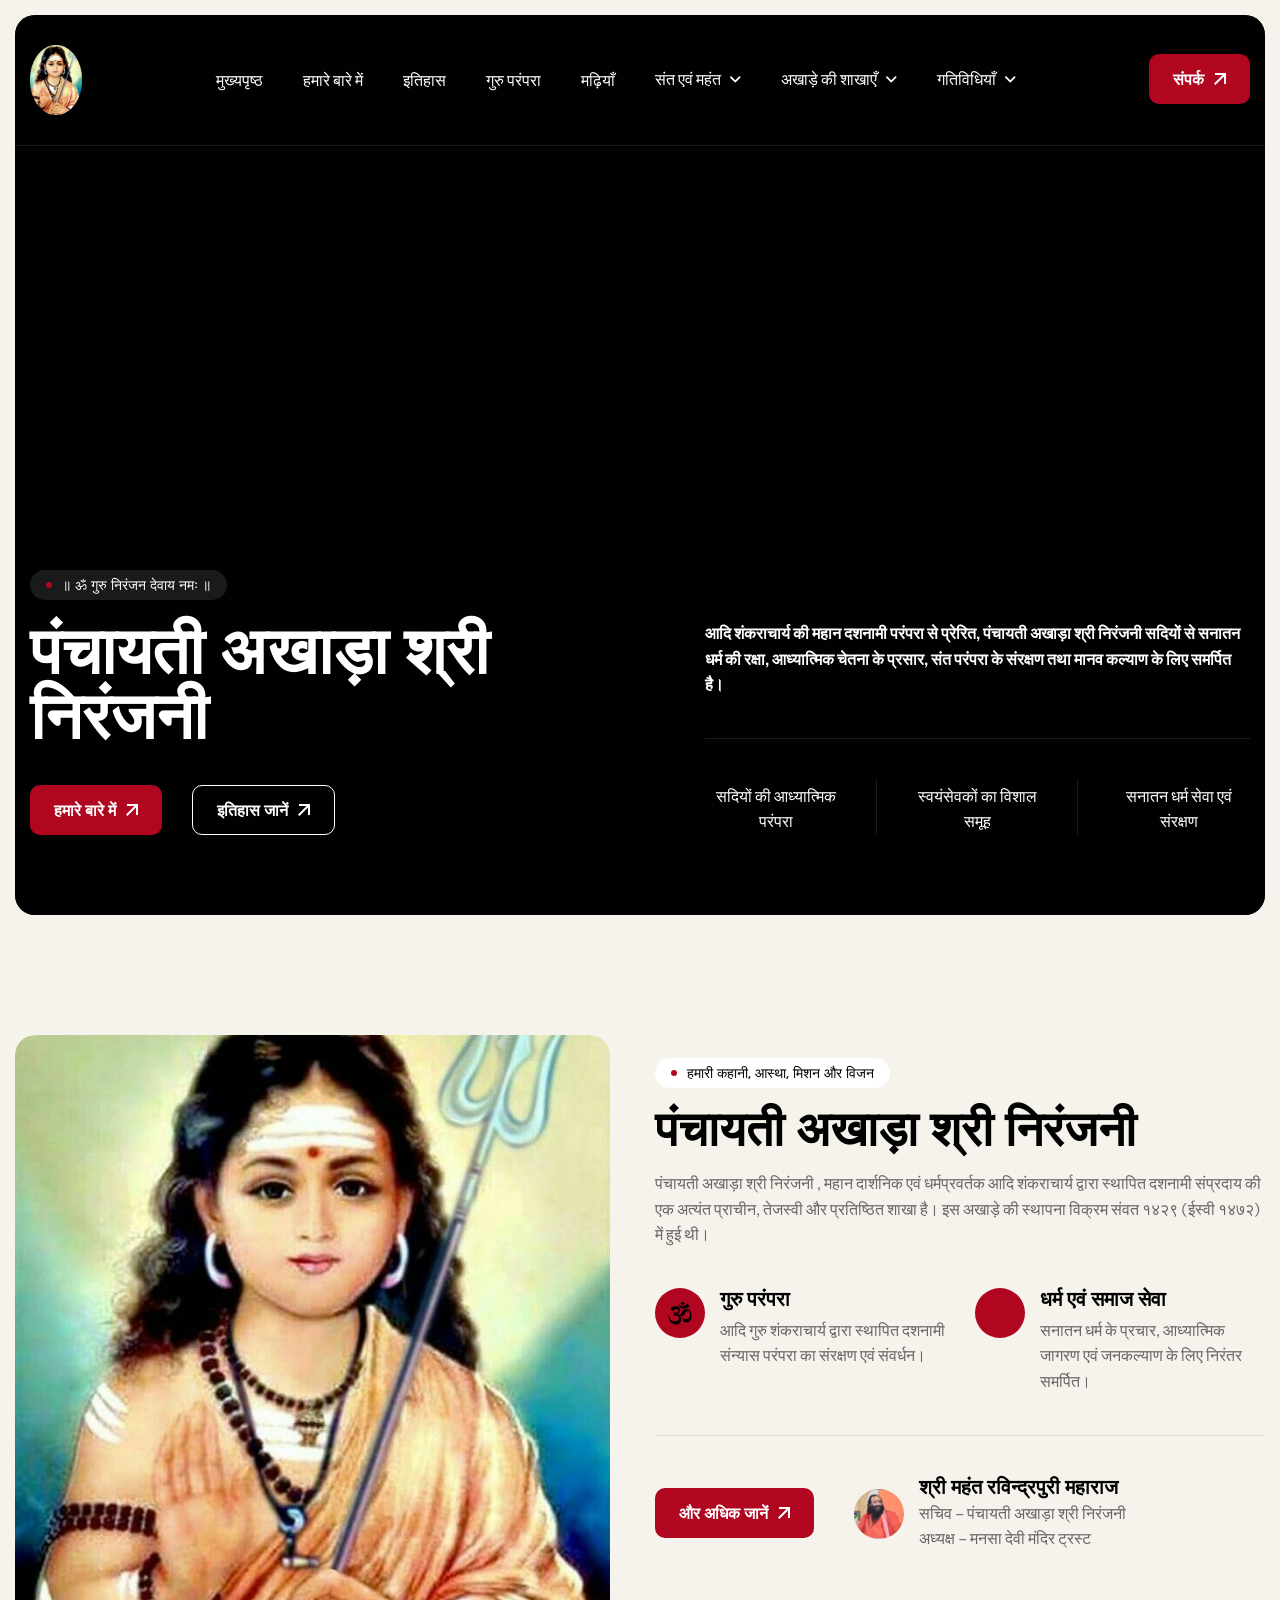
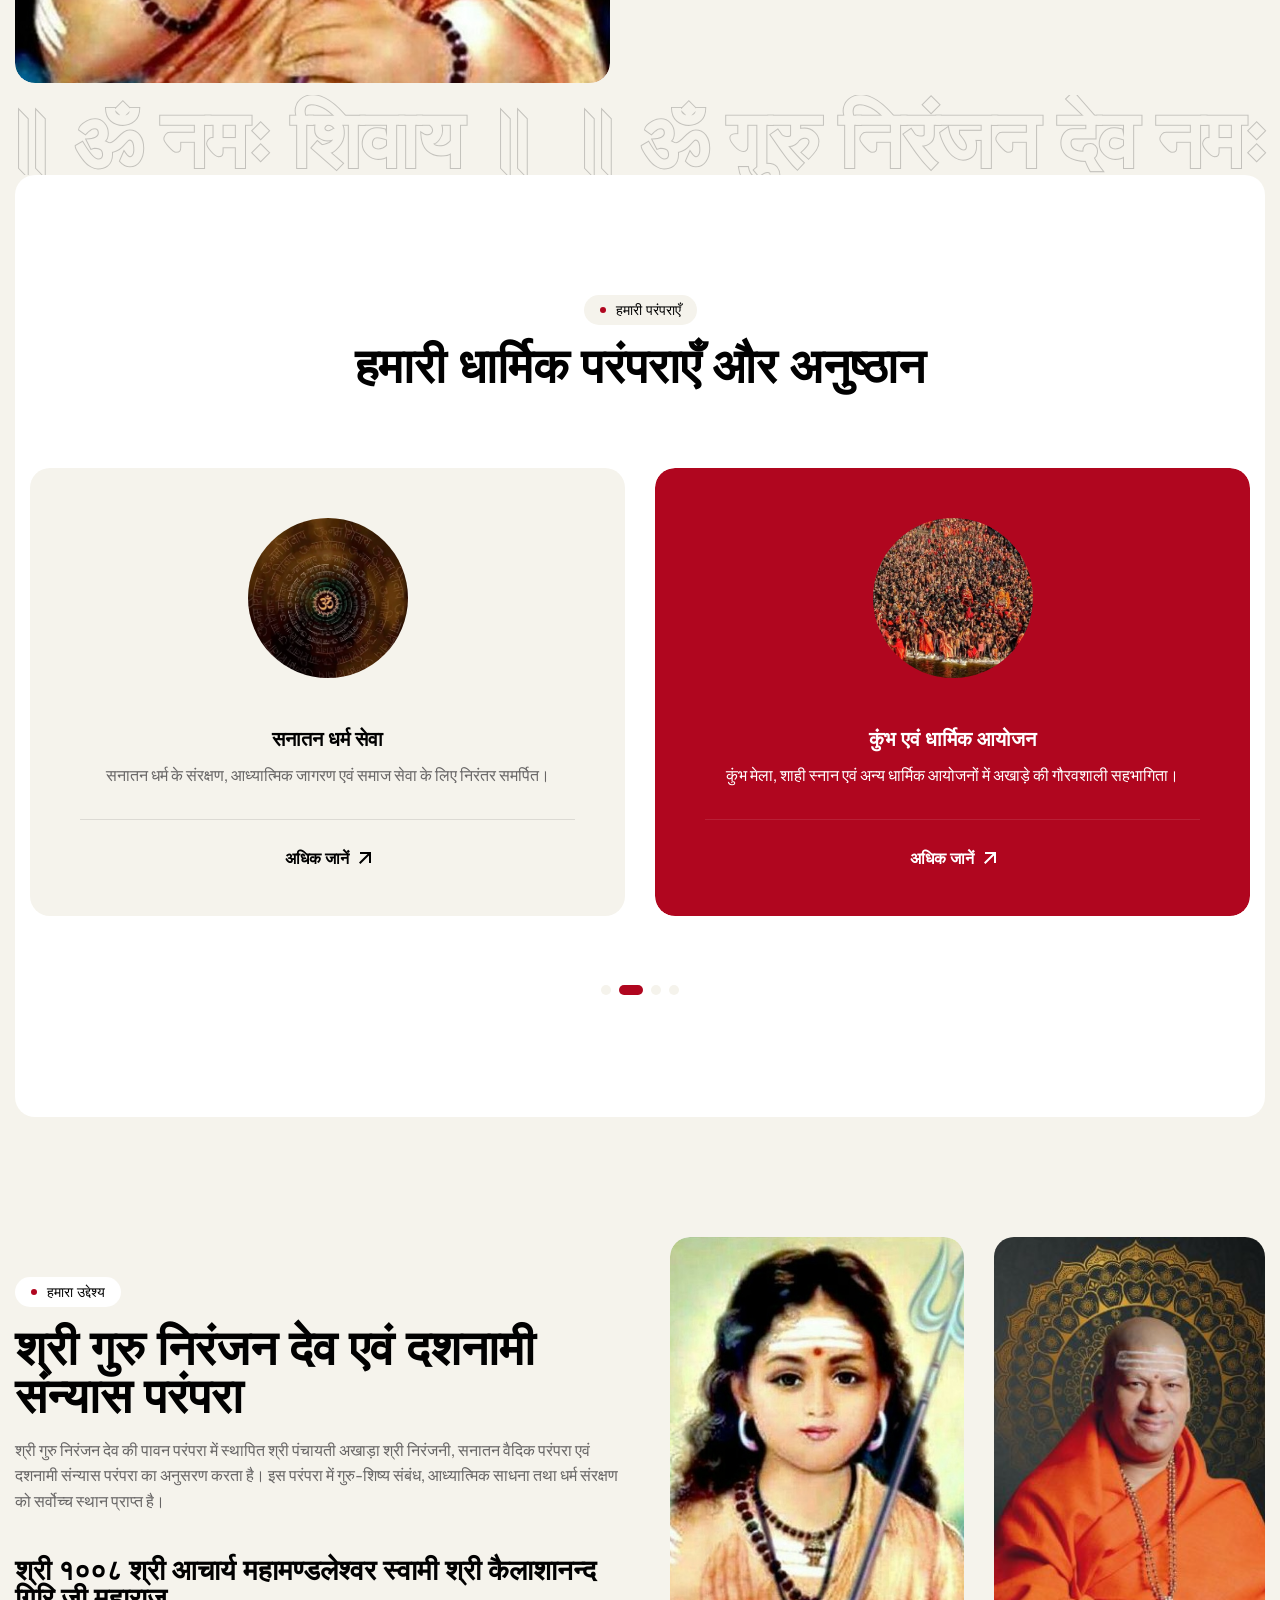
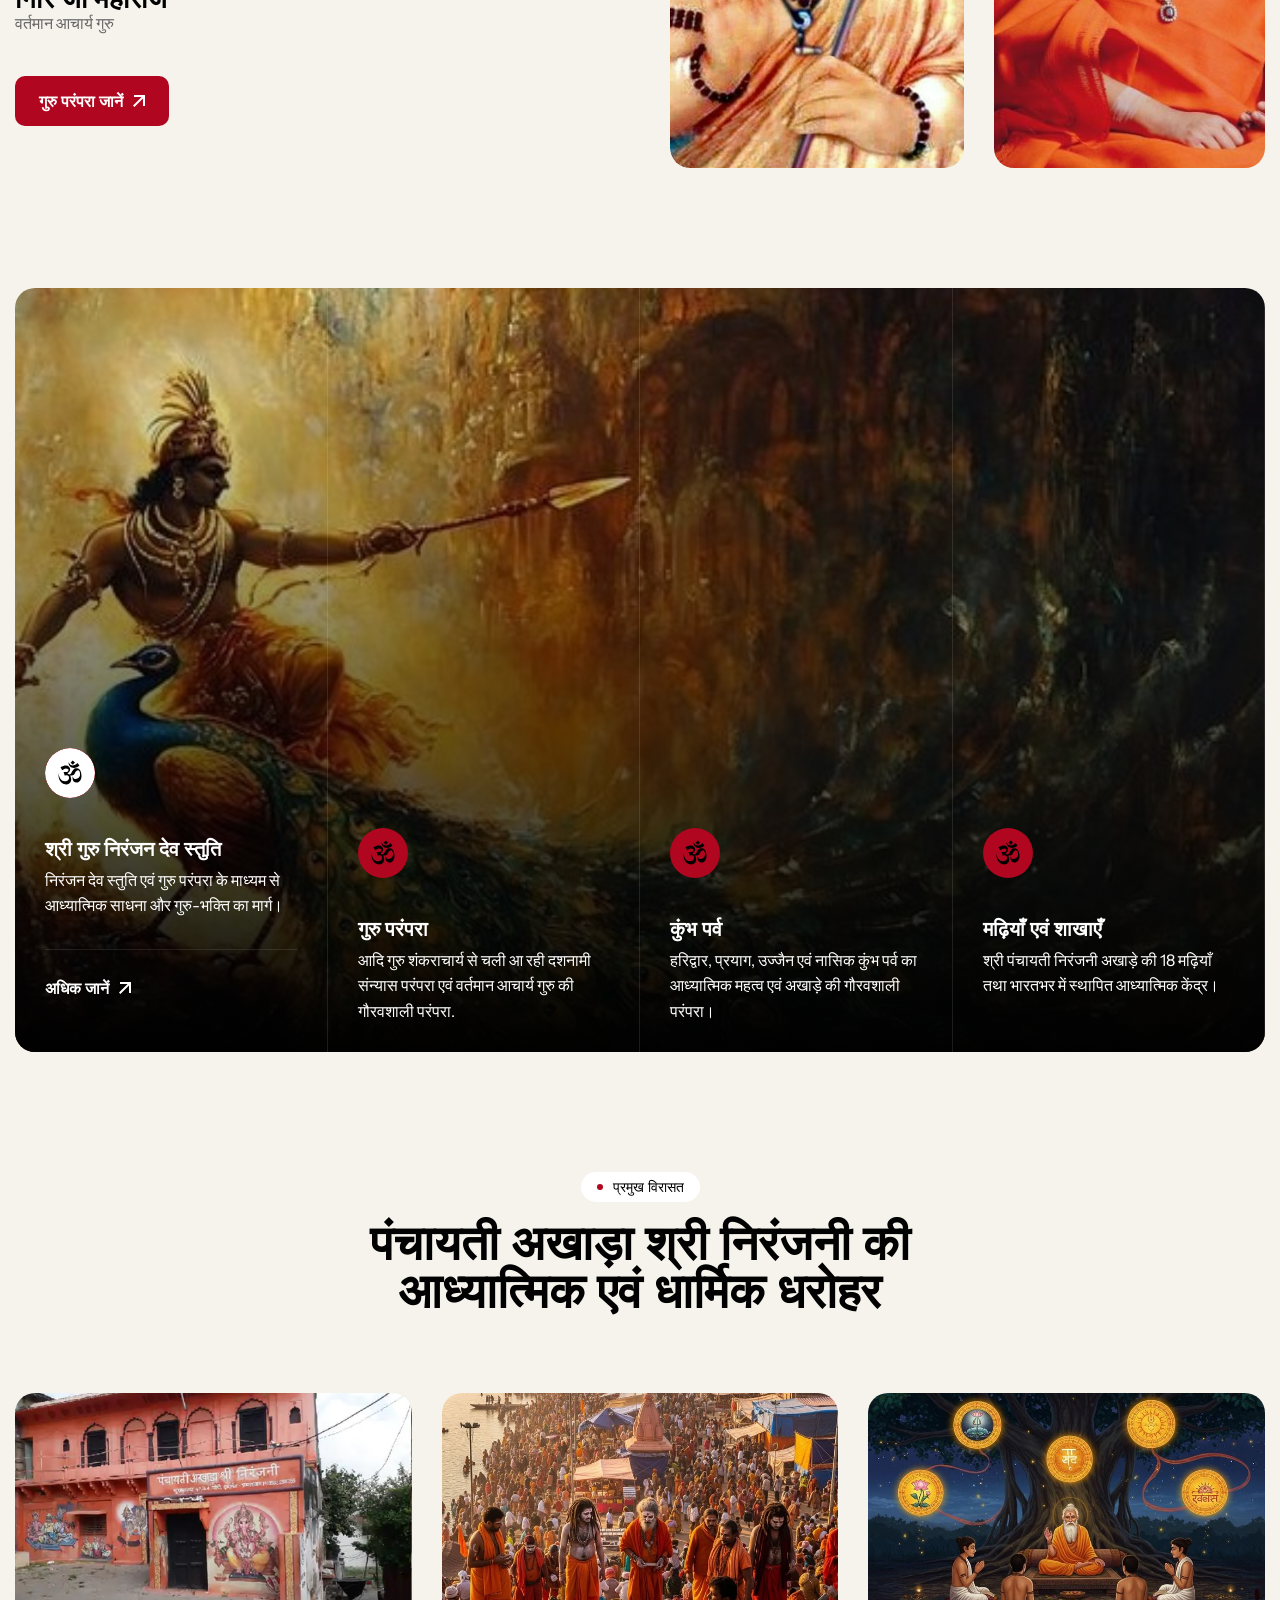
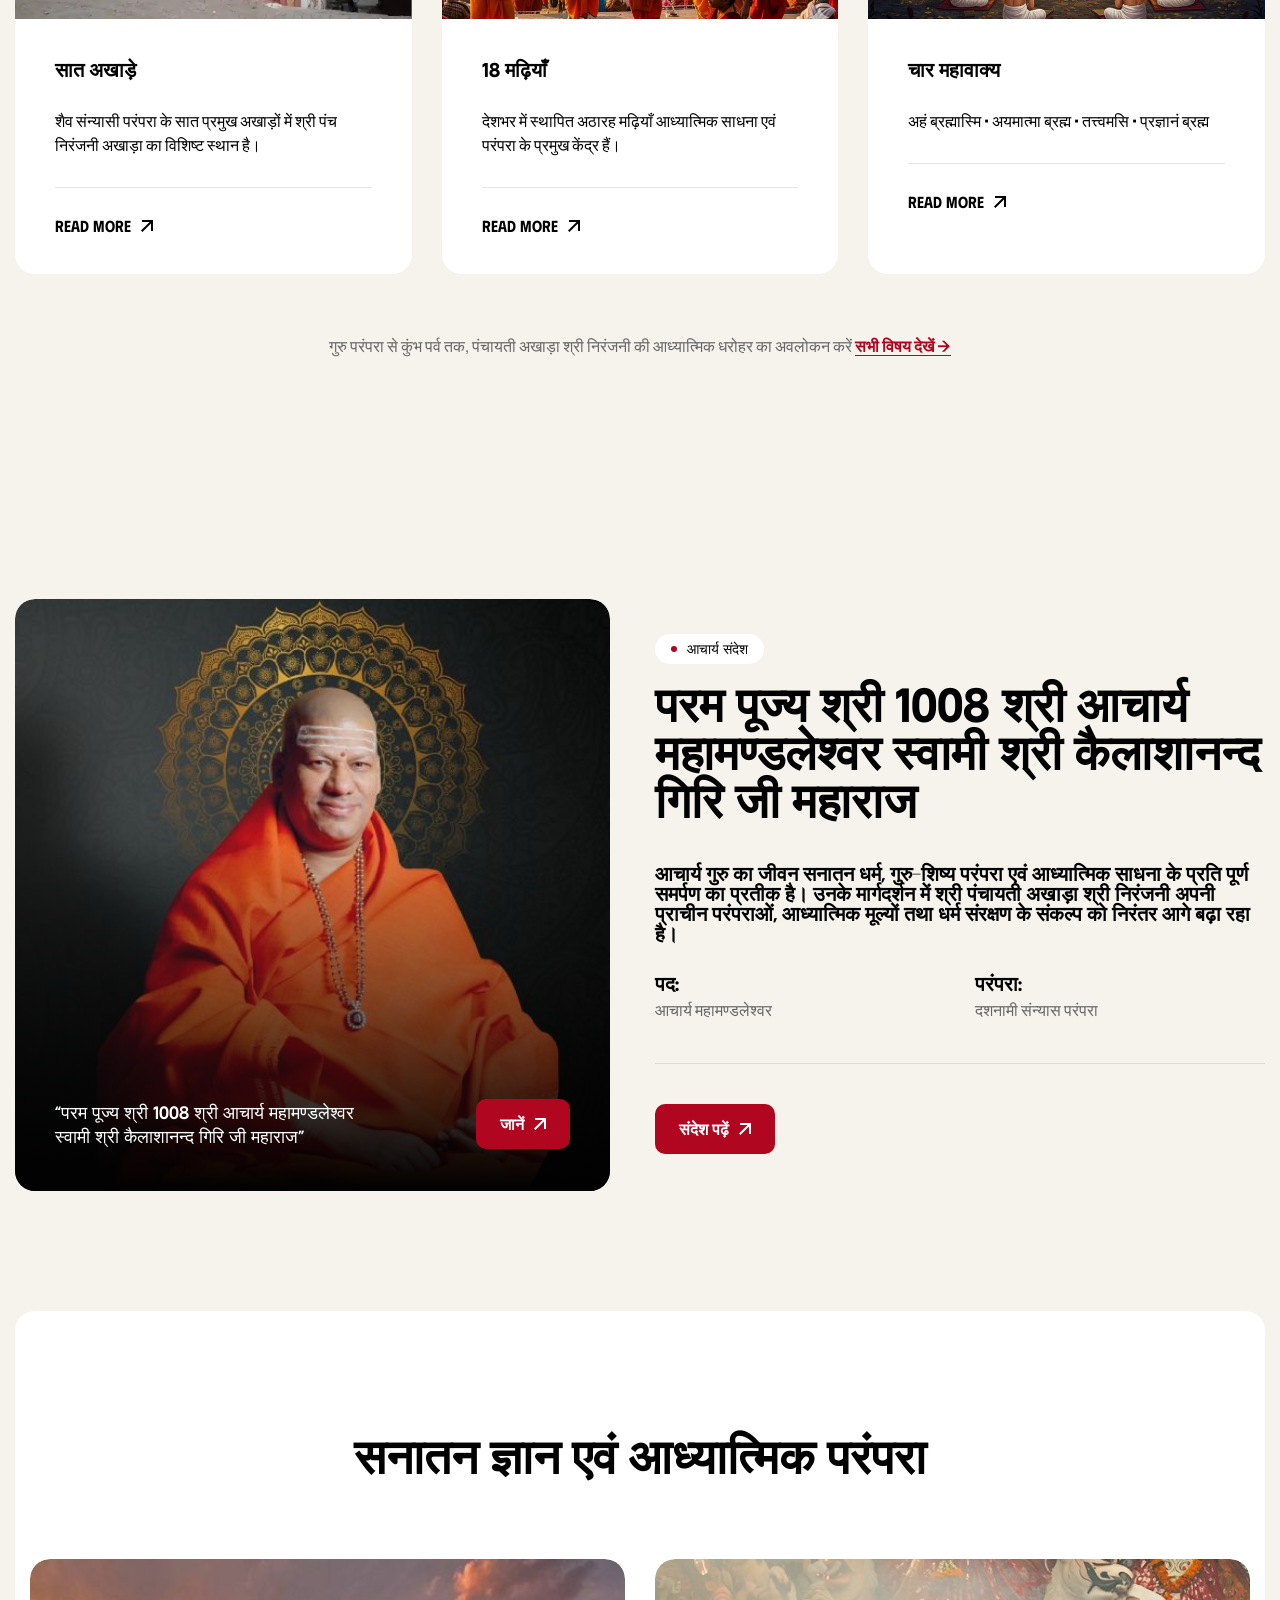
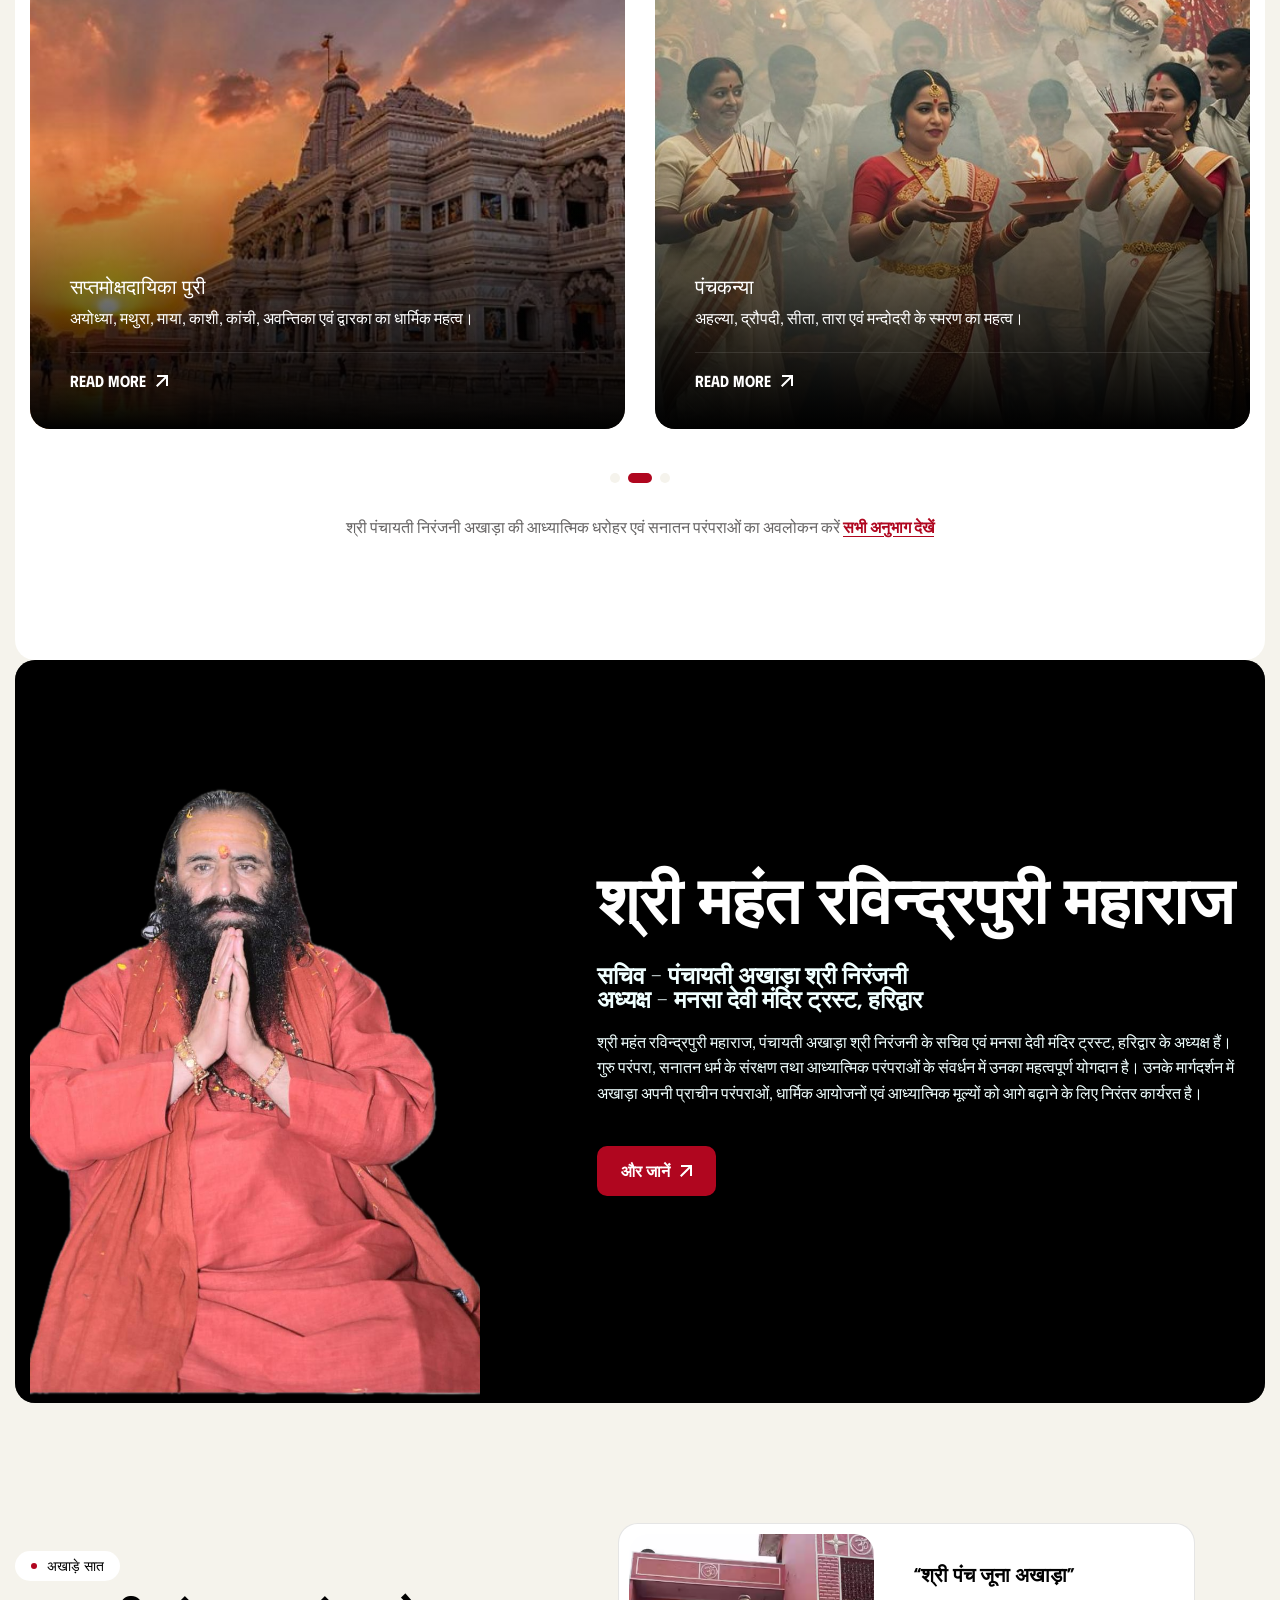
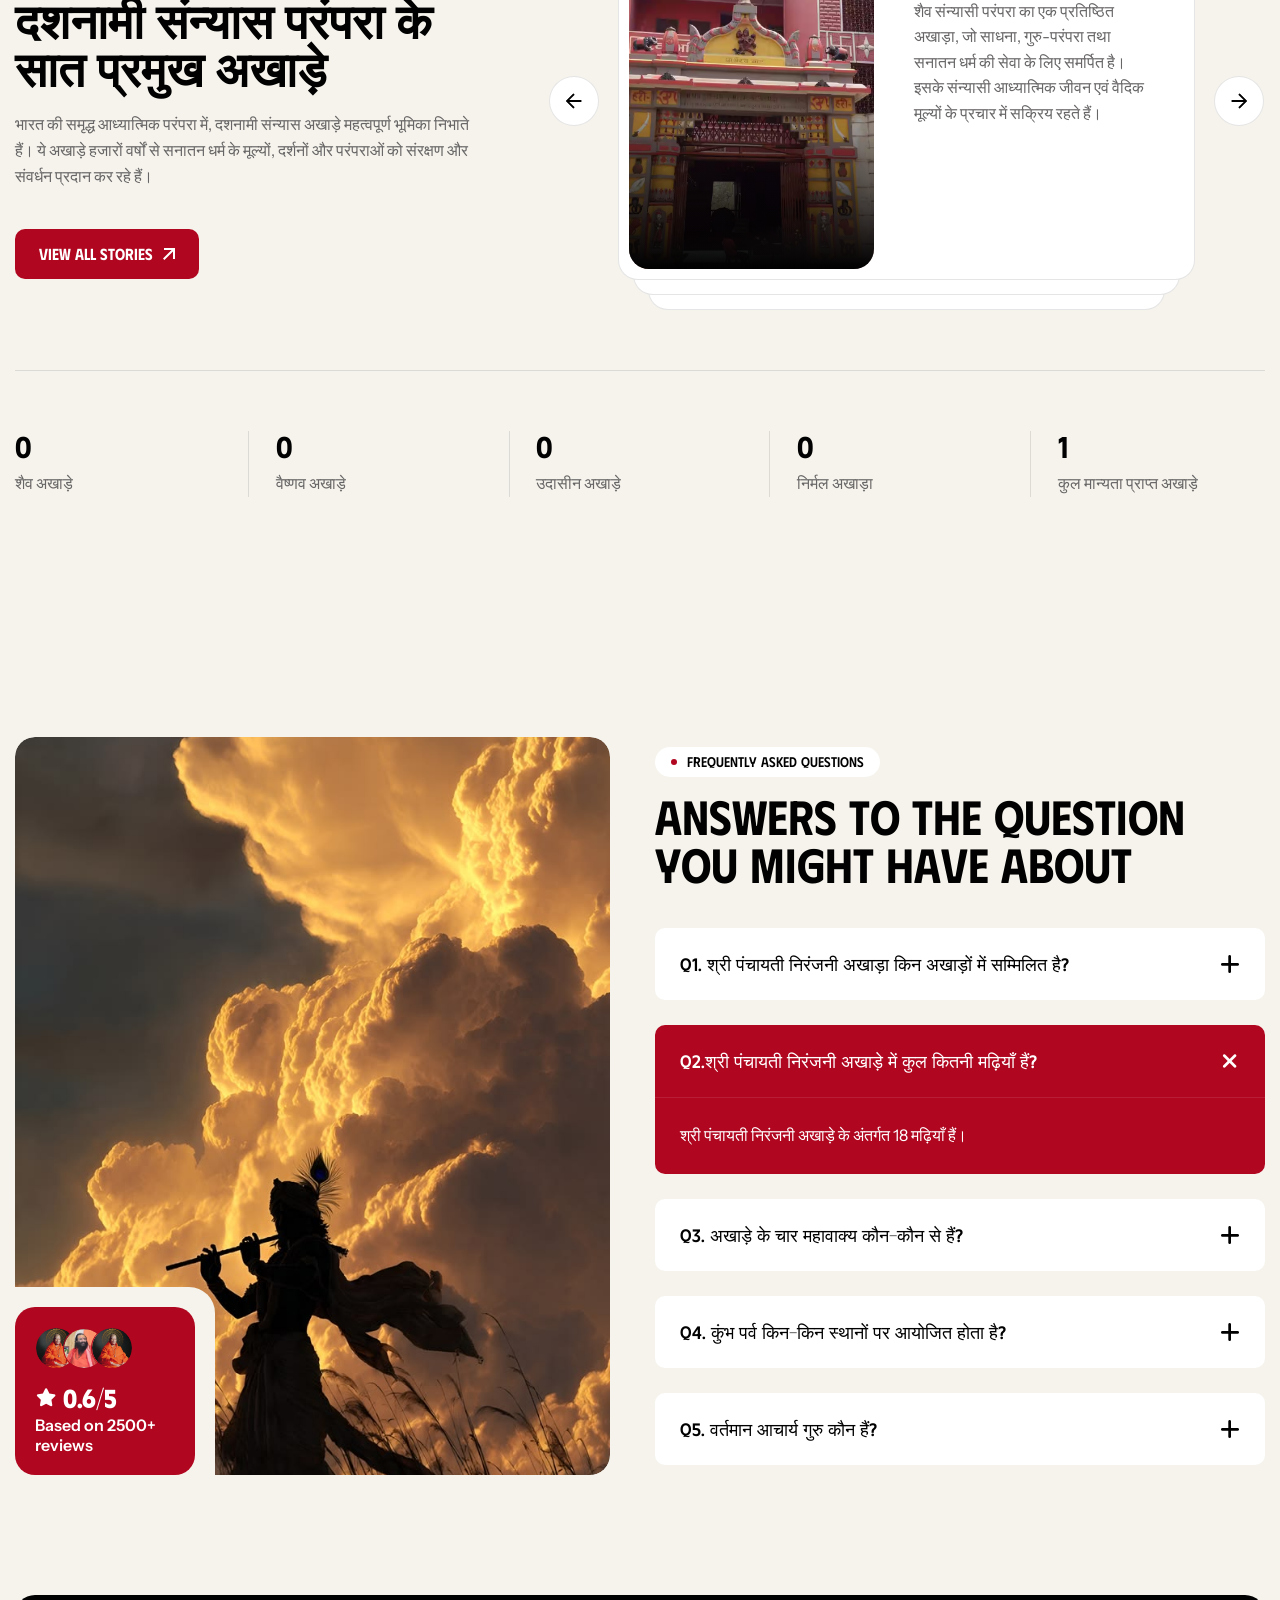
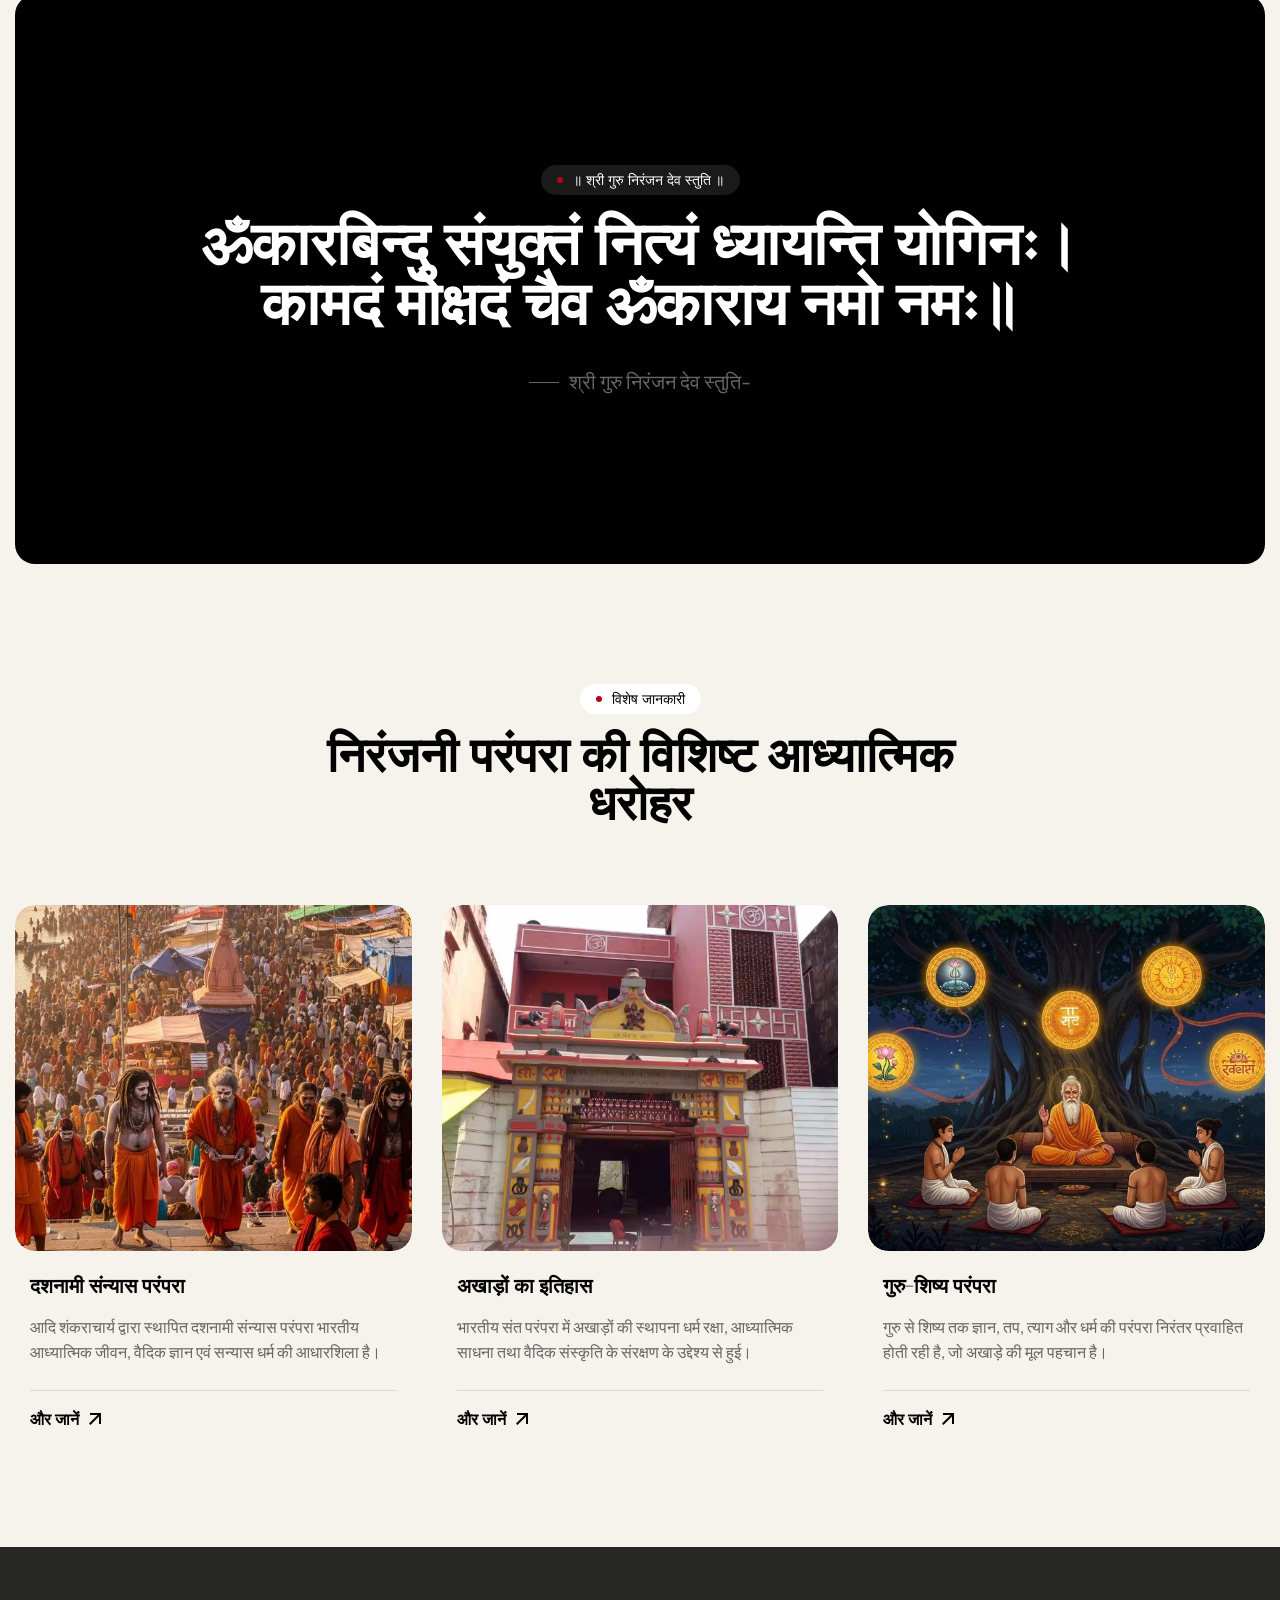
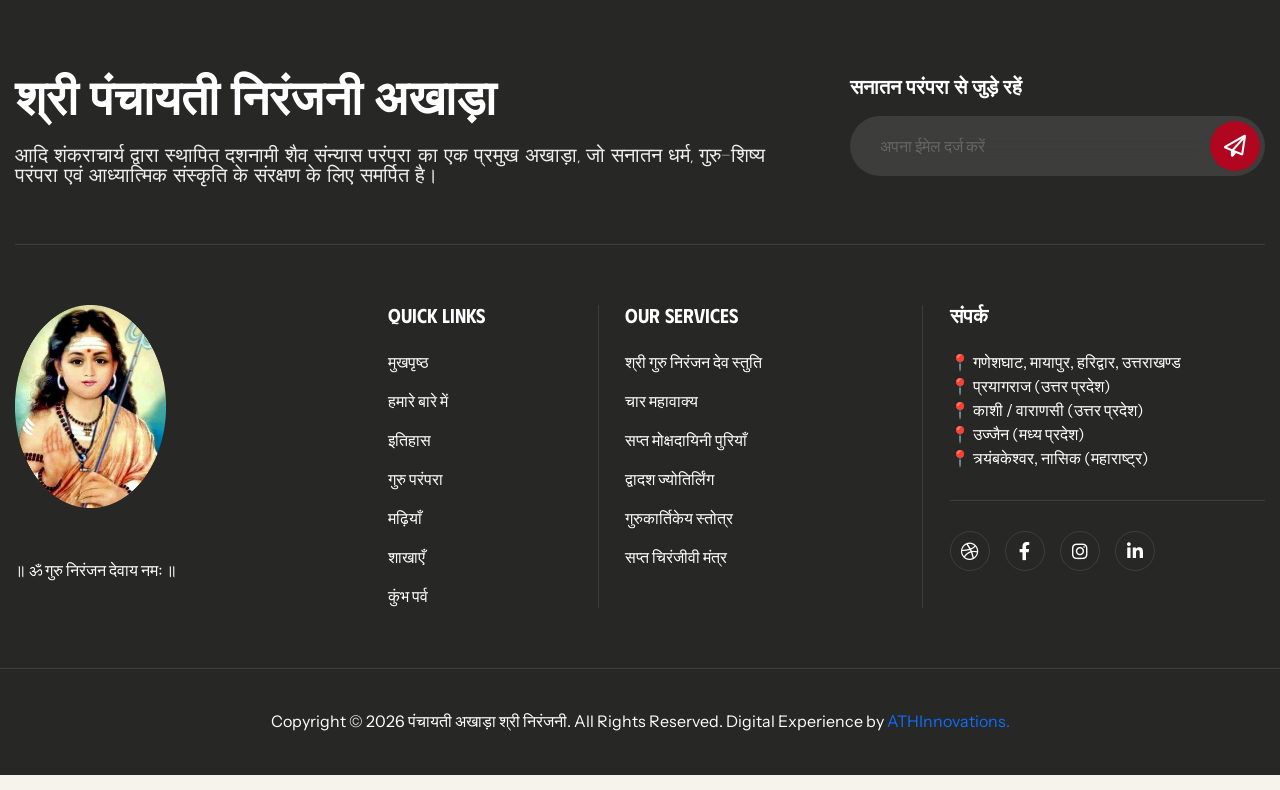
==== commit 5c24dd4d: "Root Files upload - Atharv" ====
--- a/index.html
+++ b/index.html
@@ -253,7 +253,7 @@
                             <!-- About Us Item Start -->
                             <div class="about-us-item">
                                 <div class="icon-box">
-                                    <img alt="" src="images/icon-about-us-item-1.svg" />
+                                    <img alt="" src="images/om.svg" />
                                 </div>
                                 <div class="about-us-item-content">
                                     <h3>गुरु परंपरा </h3>
@@ -352,7 +352,7 @@
                                         <div class="service-item-image">
                                             <a data-cursor-text="View" href="service-single.html">
                                                 <figure class="image-anime">
-                                                    <img alt="" src="images/service-image-1.jpg" />
+                                                    <img alt="" src="images/guru.jpg" />
                                                 </figure>
                                             </a>
                                         </div>
@@ -376,7 +376,7 @@
                                         <div class="service-item-image">
                                             <a data-cursor-text="View" href="service-single.html">
                                                 <figure class="image-anime">
-                                                    <img alt="" src="images/service-image-2.jpg" />
+                                                    <img alt="" src="images/om-image.jpg" />
                                                 </figure>
                                             </a>
                                         </div>
@@ -400,7 +400,7 @@
                                         <div class="service-item-image">
                                             <a data-cursor-text="View" href="service-single.html">
                                                 <figure class="image-anime">
-                                                    <img alt="" src="images/service-image-3.jpg" />
+                                                    <img alt="" src="images/snan.jpg" />
                                                 </figure>
                                             </a>
                                         </div>
@@ -424,7 +424,7 @@
                                         <div class="service-item-image">
                                             <a data-cursor-text="View" href="#">
                                                 <figure class="image-anime">
-                                                    <img alt="" src="images/service-image-4.jpg" />
+                                                    <img alt="" src="images/guru.jpg" />
                                                 </figure>
                                             </a>
                                         </div>
@@ -529,7 +529,7 @@
                                 <div class="interactive-process-item-wap">
                                     <div class="interactive-process-item-body-wap">
                                         <div class="icon-box">
-                                            <img alt="" src="images/icon-interactive-process-item-1.svg" />
+                                            <img alt="" src="images/om.svg" />
                                         </div>
                                         <div class="interactive-process-item-content-wap">
                                             <h3><a href="#">श्री गुरु
@@ -554,7 +554,7 @@
                                 <div class="interactive-process-item-wap">
                                     <div class="interactive-process-item-body-wap">
                                         <div class="icon-box">
-                                            <img alt="" src="images/icon-interactive-process-item-2.svg" />
+                                            <img alt="" src="images/om.svg" />
                                         </div>
                                         <div class="interactive-process-item-content-wap">
                                             <h3><a href="#">गुरु
@@ -579,7 +579,7 @@
                                 <div class="interactive-process-item-wap">
                                     <div class="interactive-process-item-body-wap">
                                         <div class="icon-box">
-                                            <img alt="" src="images/icon-interactive-process-item-3.svg" />
+                                            <img alt="" src="images/om.svg" />
                                         </div>
                                         <div class="interactive-process-item-content-wap">
                                             <h3><a href="#">कुंभ
@@ -604,7 +604,7 @@
                                 <div class="interactive-process-item-wap">
                                     <div class="interactive-process-item-body-wap">
                                         <div class="icon-box">
-                                            <img alt="" src="" />
+                                            <img alt="" src="images/om.svg" />
                                         </div>
                                         <div class="interactive-process-item-content-wap">
                                             <h3><a href="#">मढ़ियाँ एवं
@@ -1068,7 +1068,7 @@
                                             <div class="testimonial-item-image-box">
                                                 <div class="testimonial-item-image">
                                                     <figure>
-                                                        <img alt="" src="images/testimonial-image-2.jpg" />
+                                                        <img alt="" src="images/anand-akhada.jpg" />
                                                     </figure>
                                                 </div>
                                             </div>
@@ -1458,7 +1458,7 @@
                         <div class="post-item-image">
                             <a data-cursor-text="View" href="blog-single.html">
                                 <figure class="image-anime">
-                                    <img alt="" src="images/post-1.jpg" />
+                                    <img alt="" src="images/waking-sadhu.jpg" />
                                 </figure>
                             </a>
                         </div>
@@ -1480,7 +1480,7 @@
                         <div class="post-item-image">
                             <a data-cursor-text="View" href="blog-single.html">
                                 <figure class="image-anime">
-                                    <img alt="" src="images/post-2.jpg" />
+                                    <img alt="" src="images/juna-akhada.jpg" />
                                 </figure>
                             </a>
                         </div>
@@ -1502,7 +1502,7 @@
                         <div class="post-item-image">
                             <a data-cursor-text="View" href="blog-single.html">
                                 <figure class="image-anime">
-                                    <img alt="" src="images/post-3.jpg" />
+                                    <img alt="" src="images/ved.jpg" />
                                 </figure>
                             </a>
                         </div>
--- a/css/custom.css
+++ b/css/custom.css
@@ -940,7 +940,7 @@
 }
 
 .about-us-image{
-	height: 100%;
+	height: 120%;
 }
 
 .about-us-image figure{
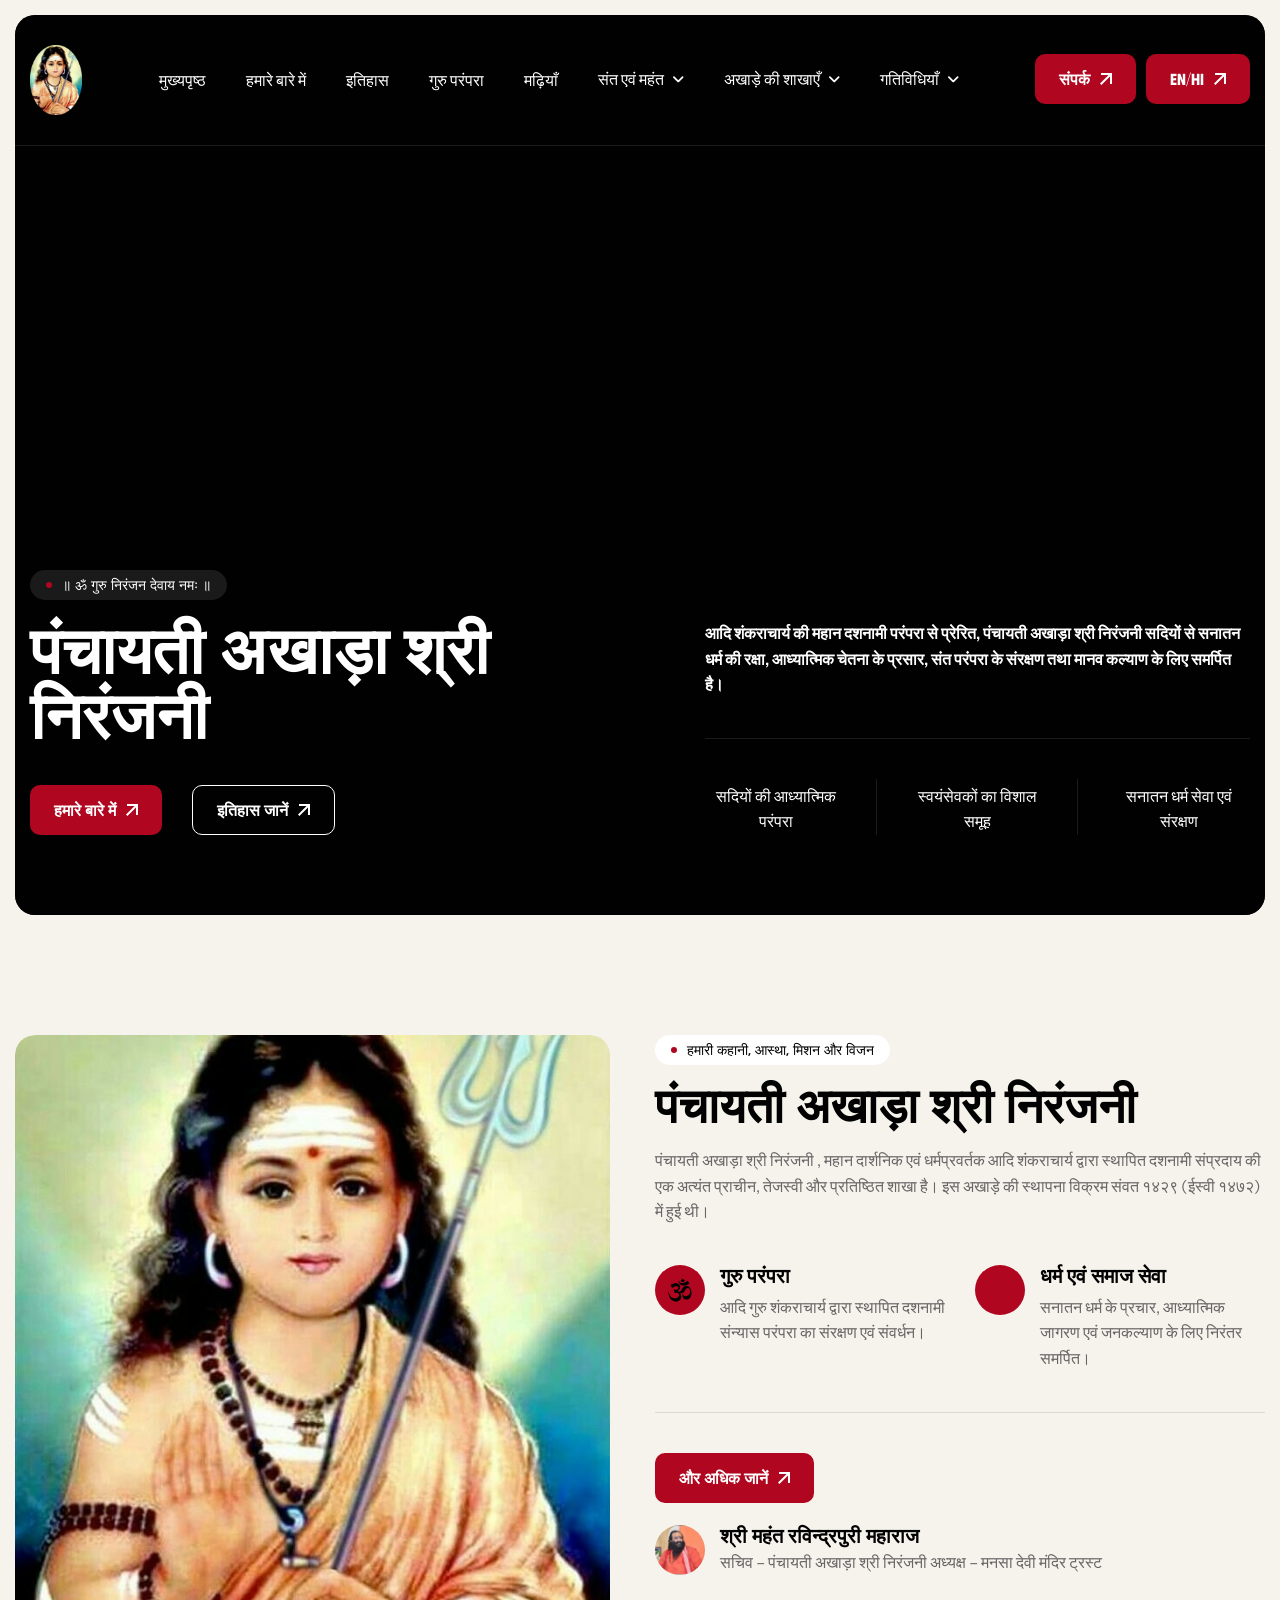
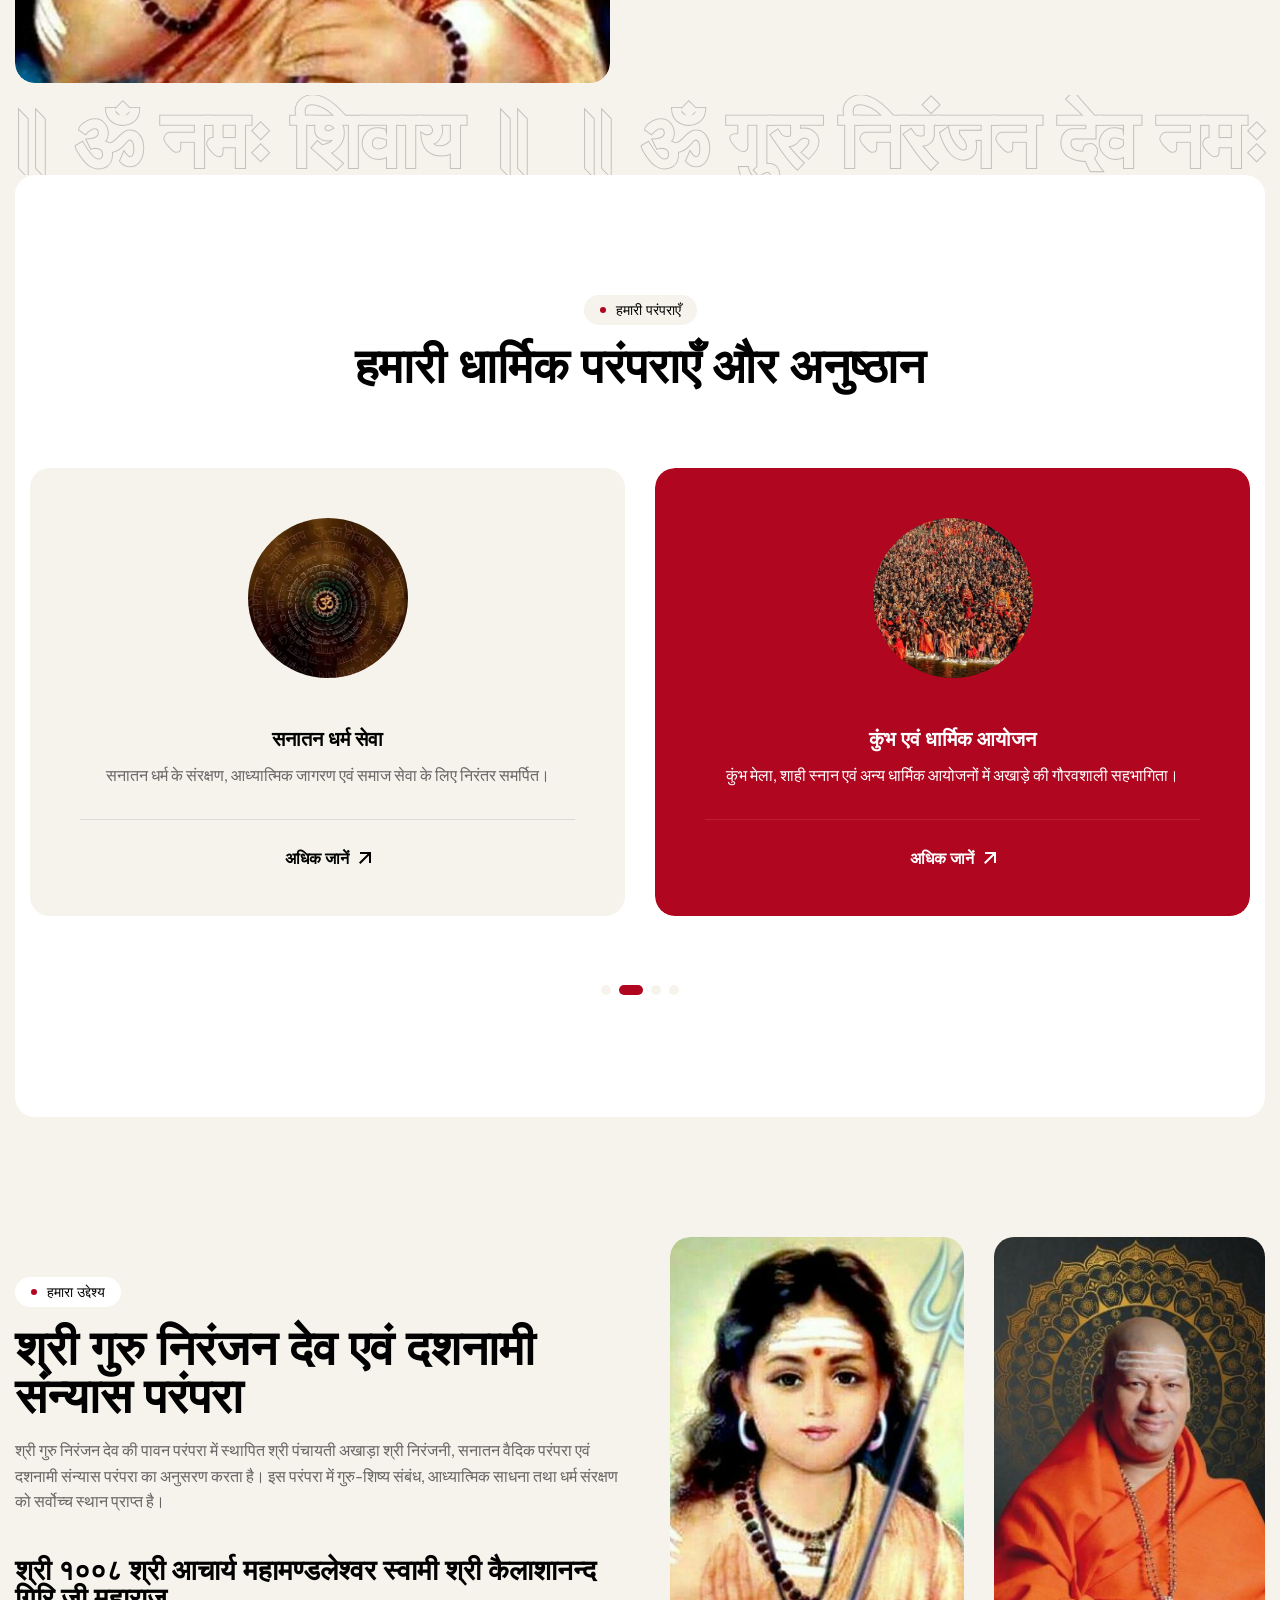
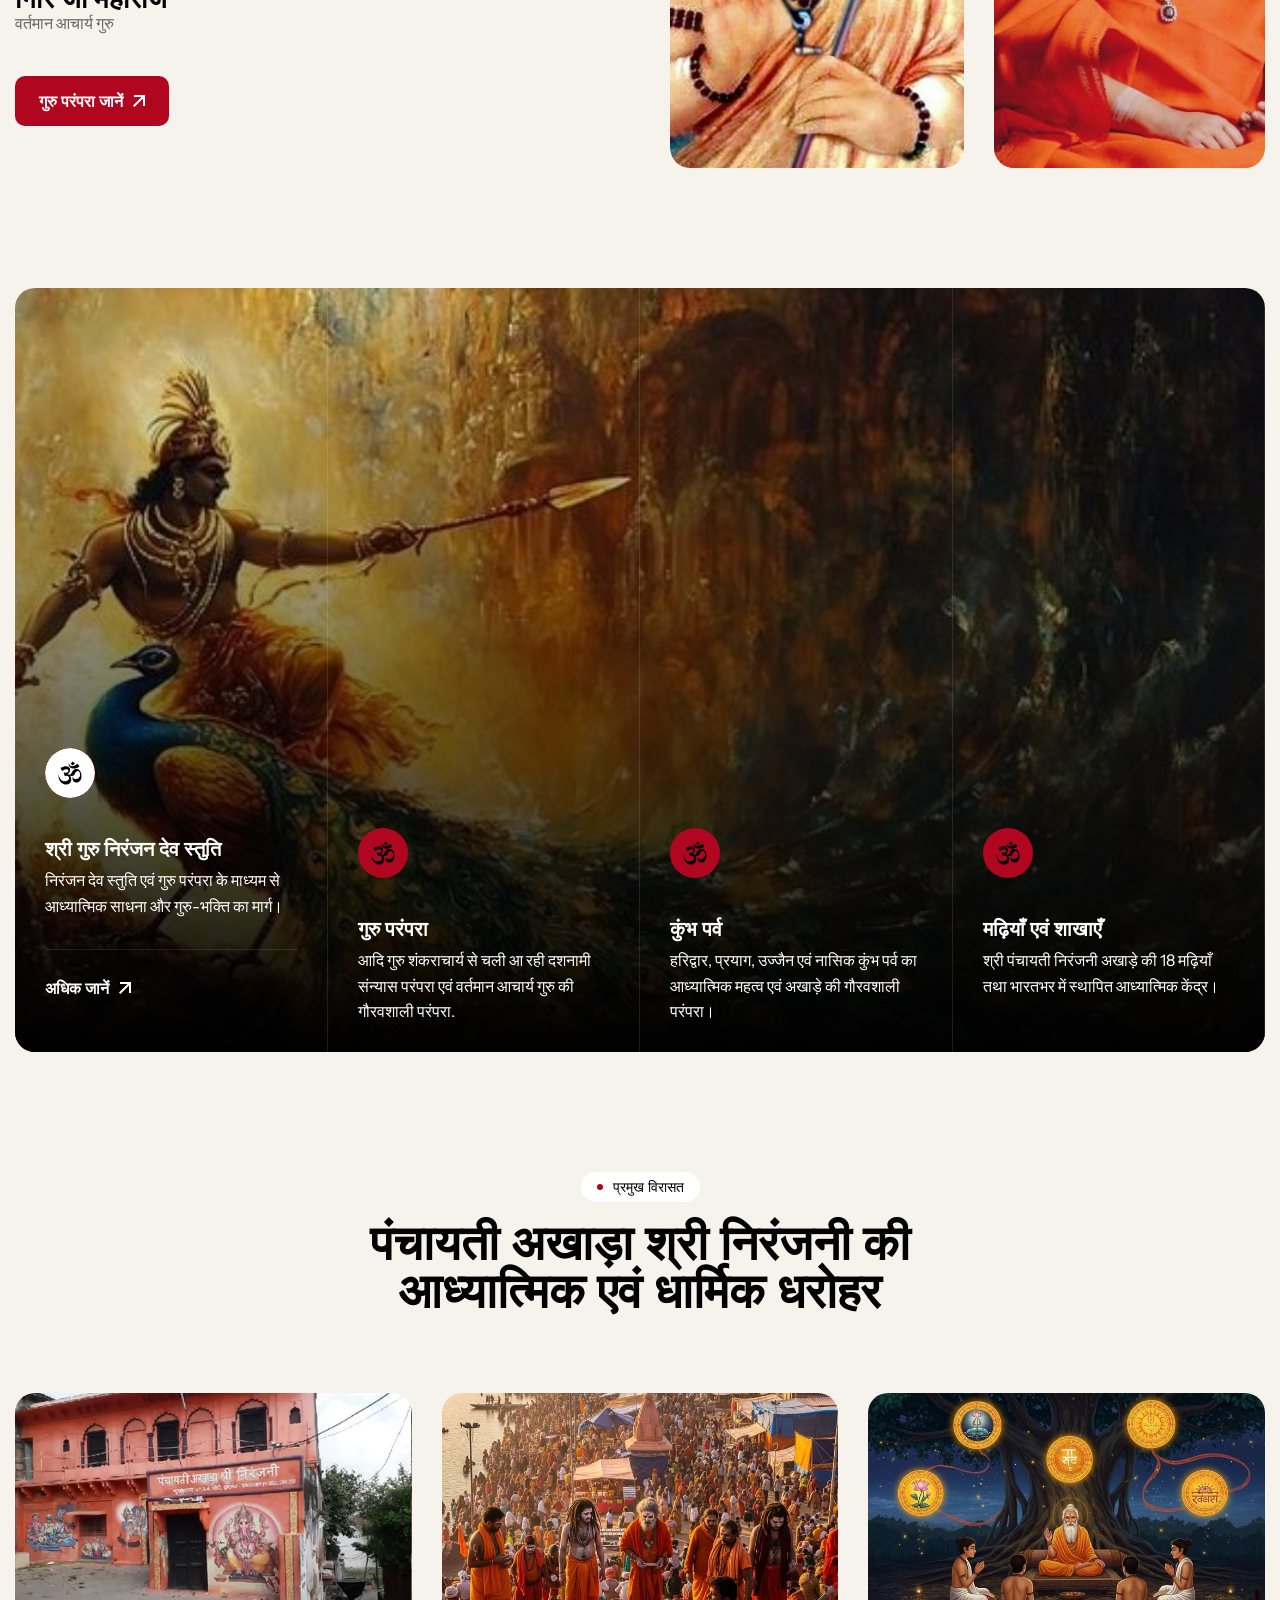
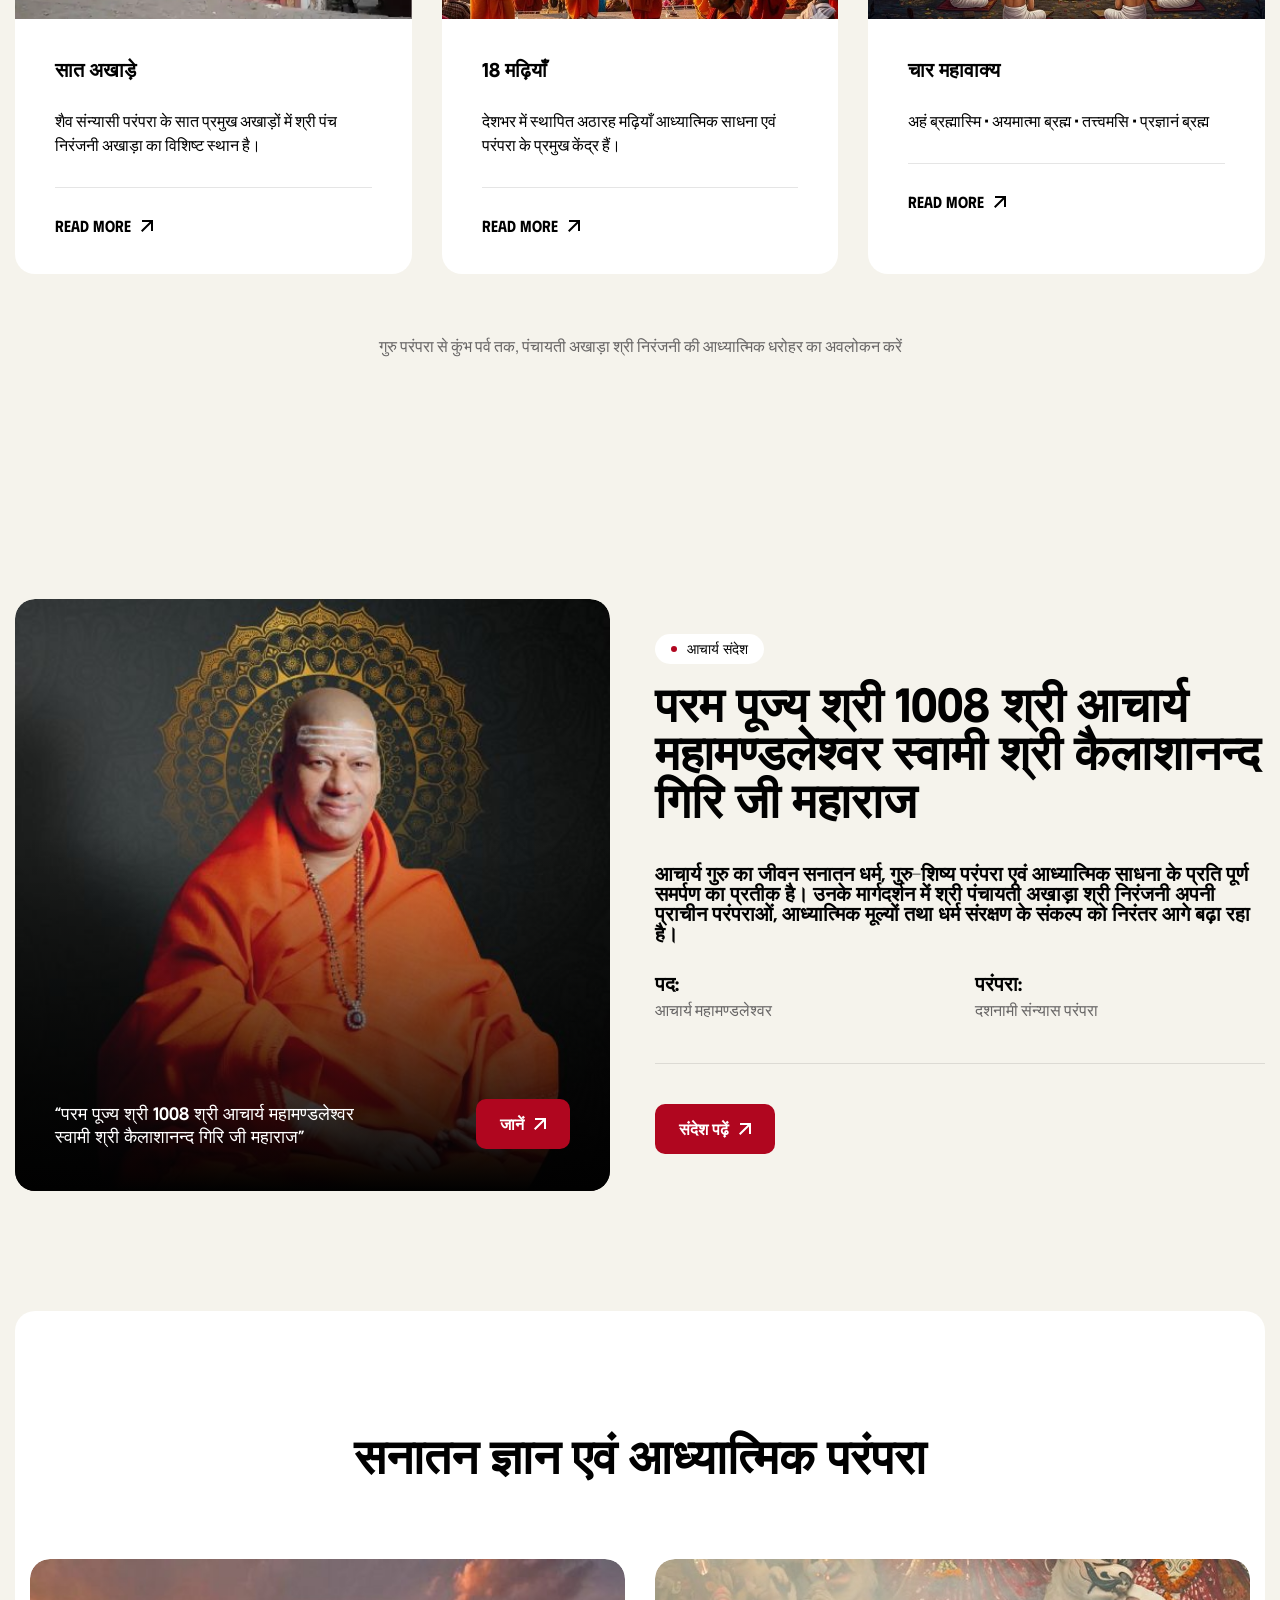
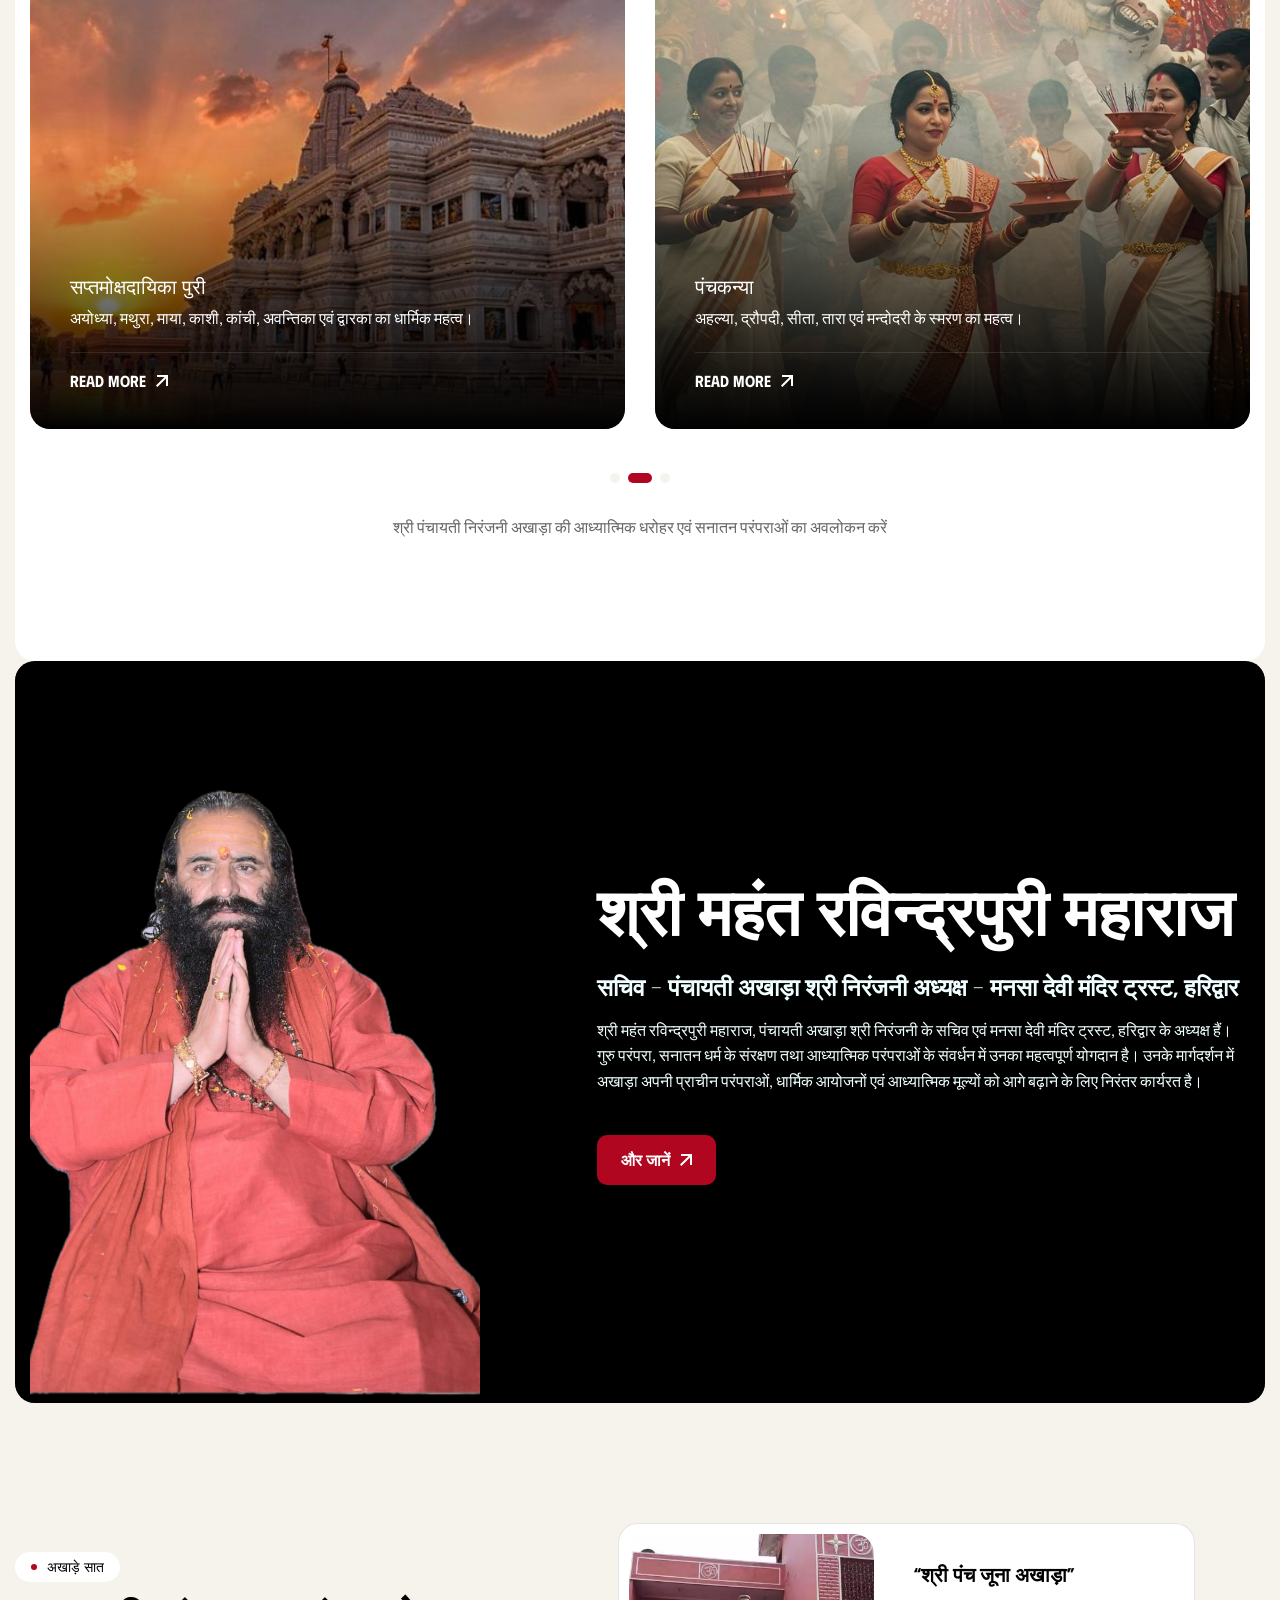
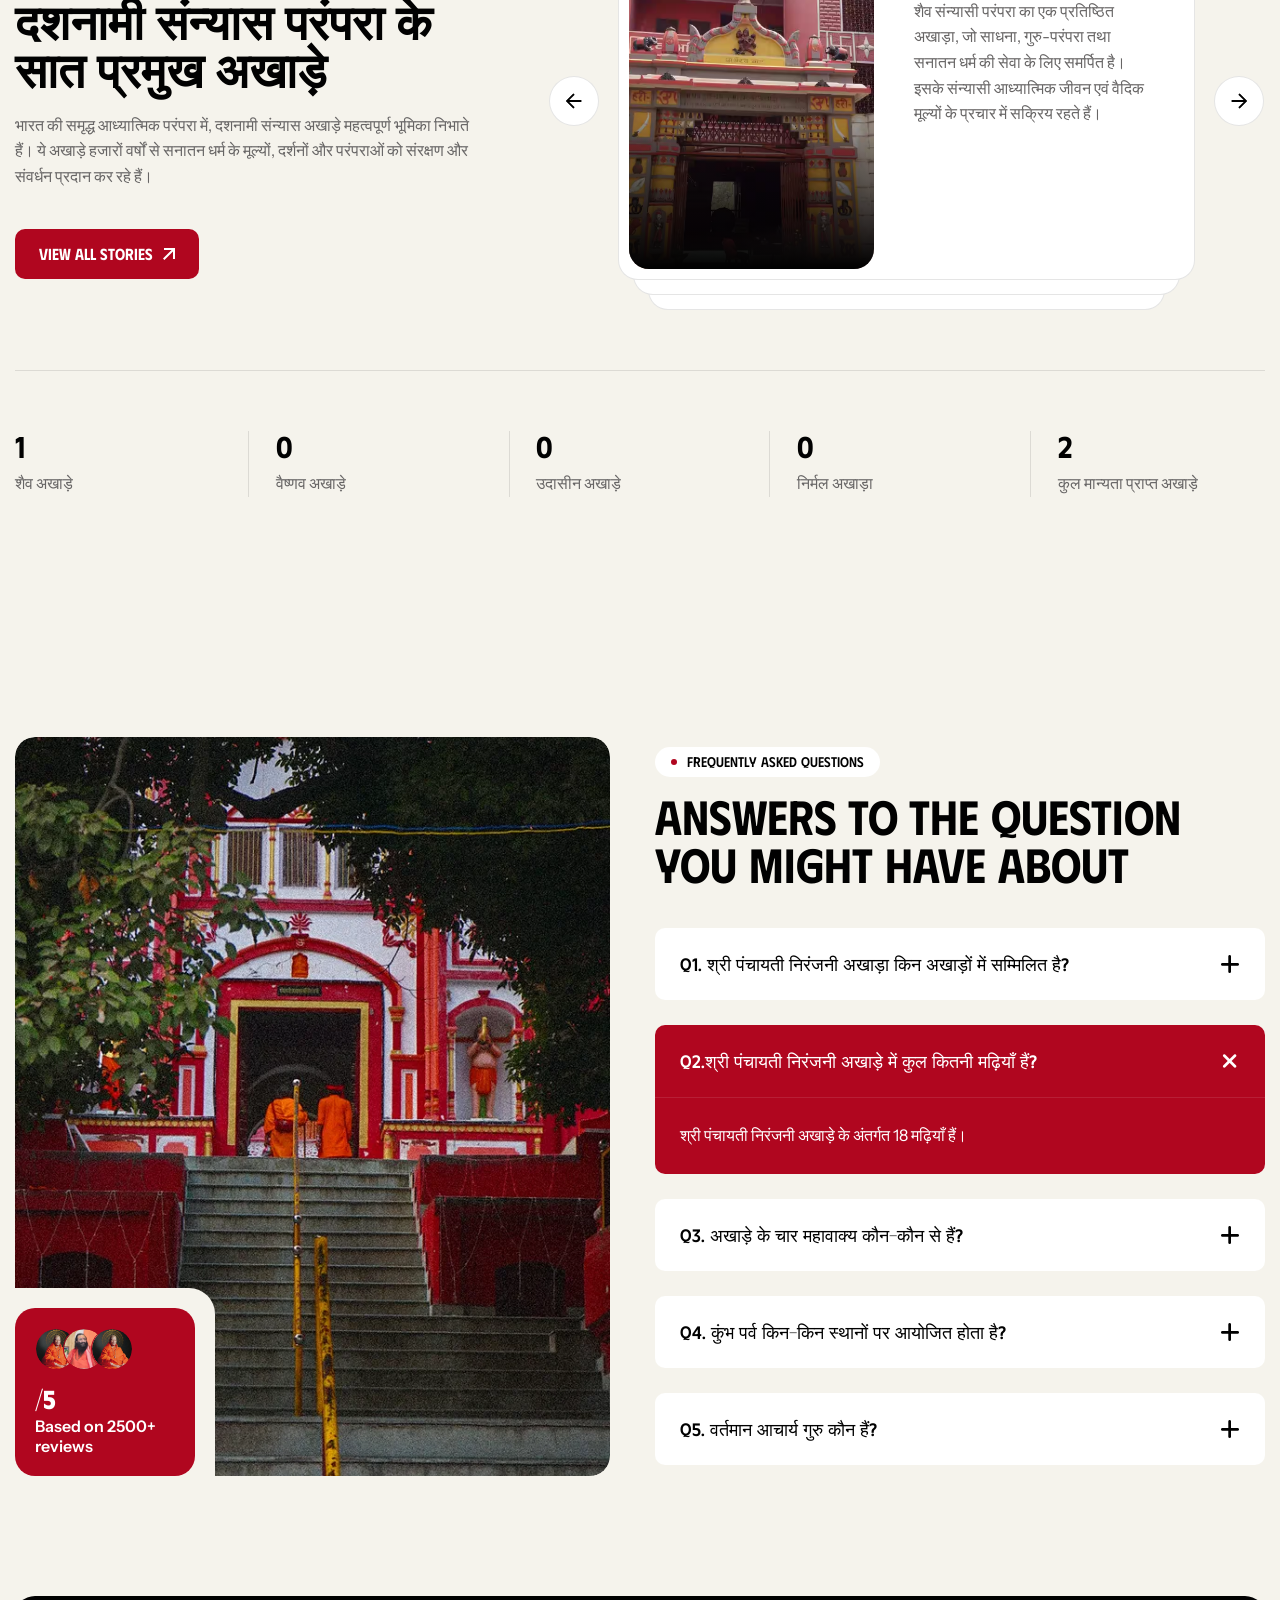
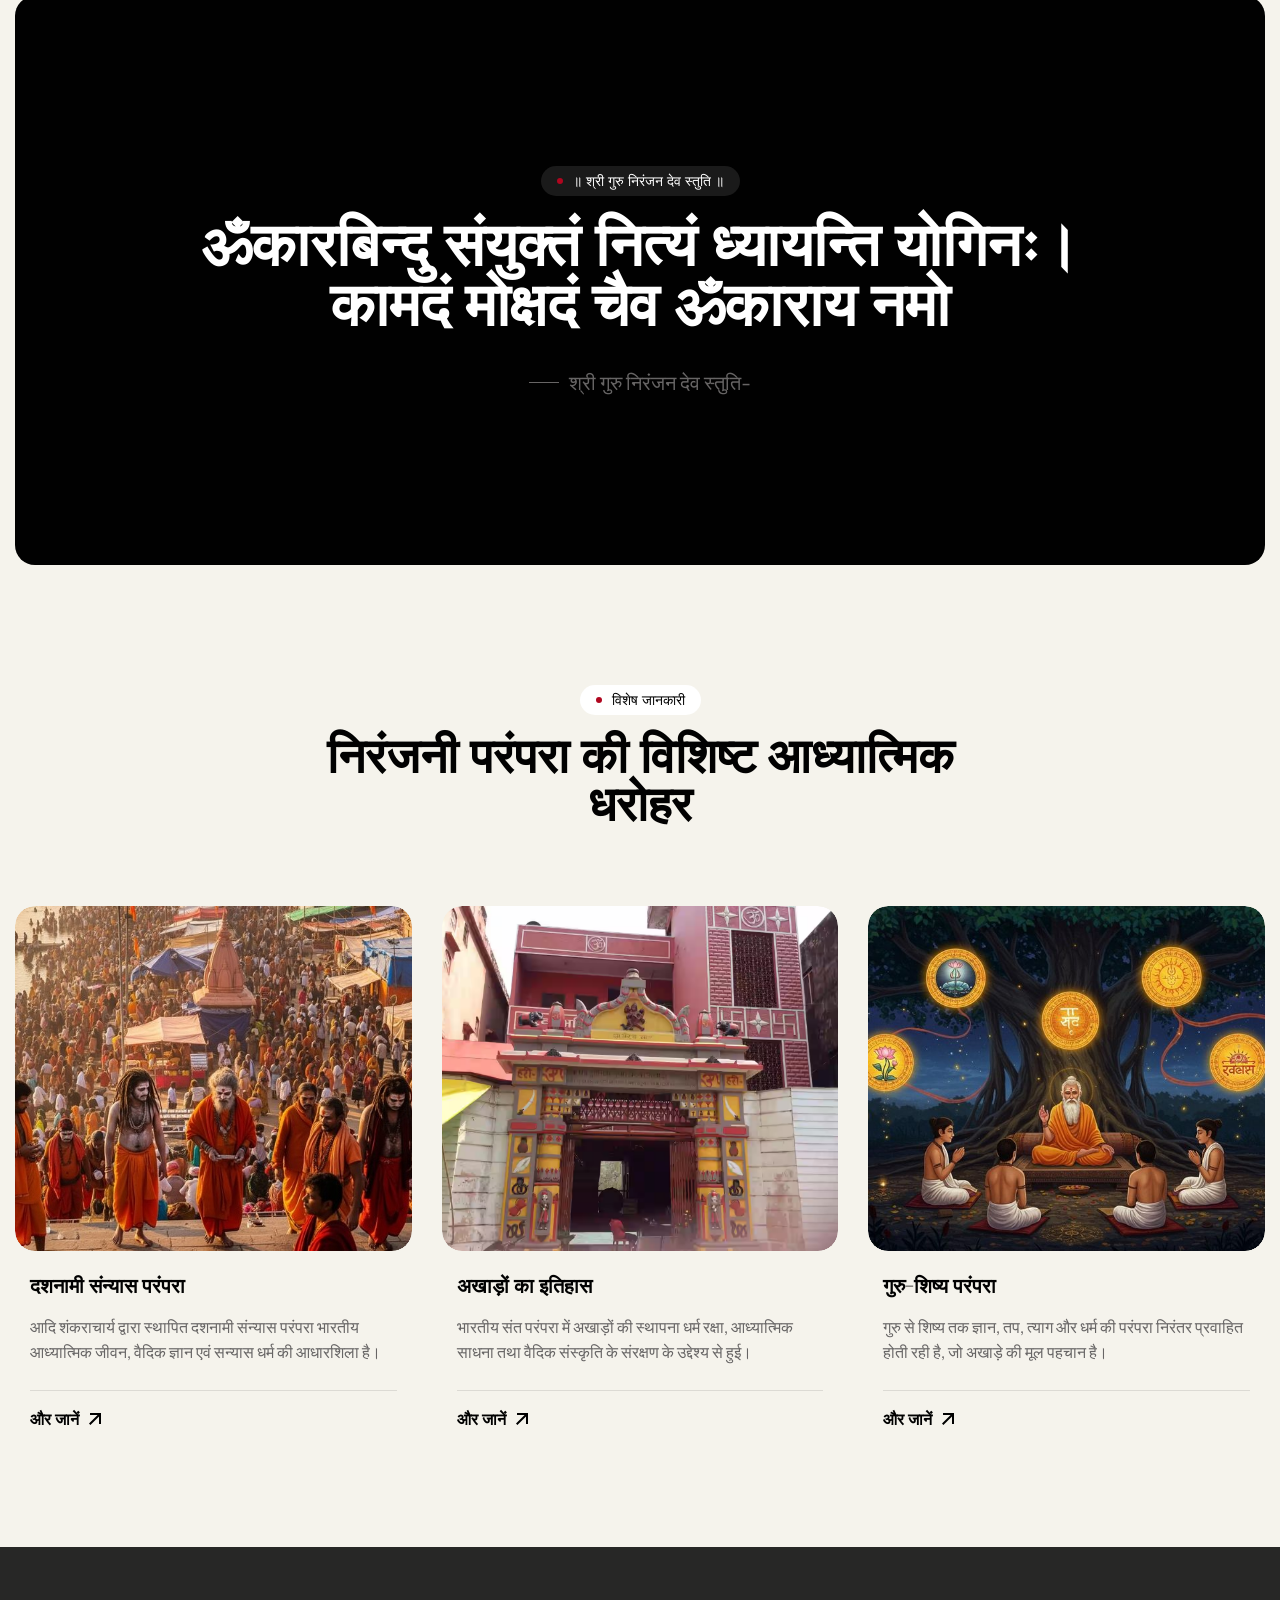
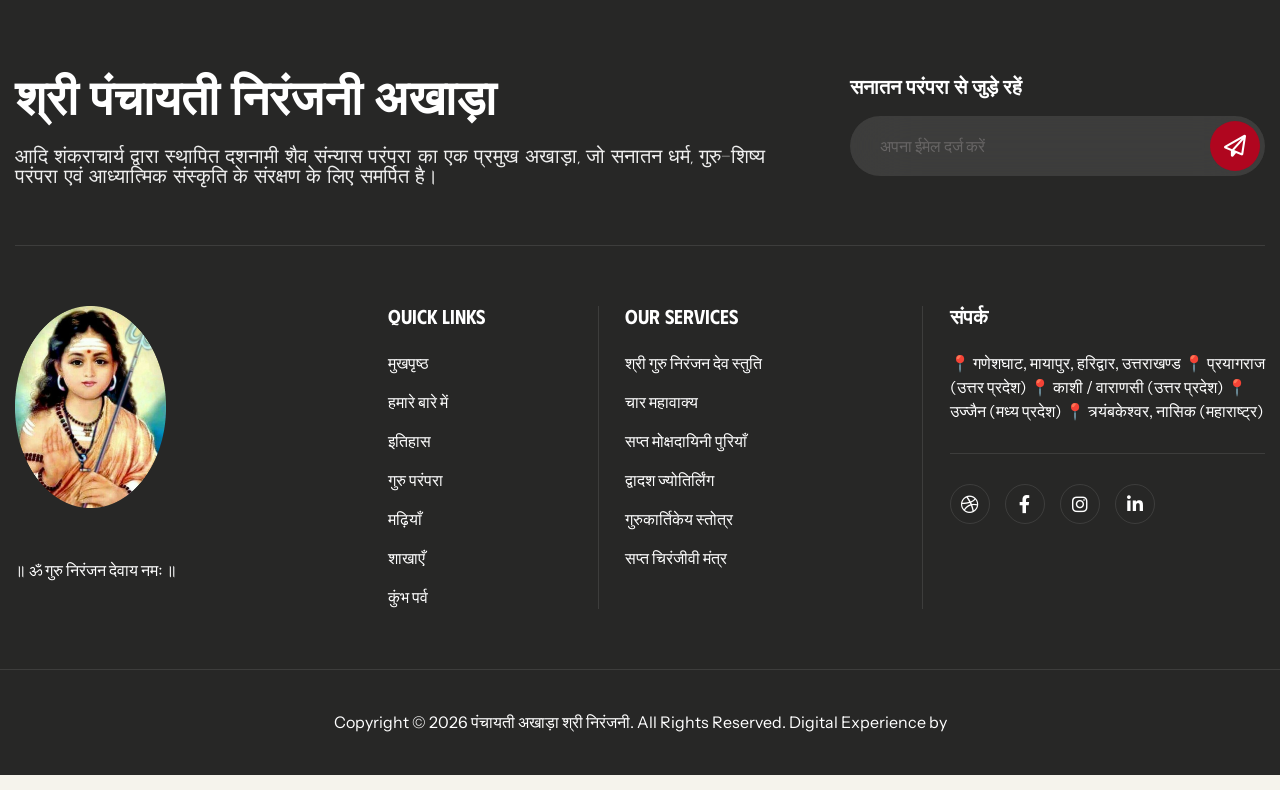
==== commit c7e9c94e: "Root Files upload about  - Atharv" ====
--- a/index.html
+++ b/index.html
@@ -1,1695 +1,1735 @@
+<!--
+================================================================================
+ █████╗ ████████╗██╗  ██╗    ██╗███╗   ██╗███╗   ██╗ ██████╗ ██╗   ██╗ █████╗ ████████╗██╗ ██████╗ ███╗   ██╗███████╗
+██╔══██╗╚══██╔══╝██║  ██║    ██║████╗  ██║████╗  ██║██╔═══██╗██║   ██║██╔══██╗╚══██╔══╝██║██╔═══██╗████╗  ██║██╔════╝
+███████║   ██║   ███████║    ██║██╔██╗ ██║██╔██╗ ██║██║   ██║██║   ██║███████║   ██║   ██║██║   ██║██╔██╗ ██║███████╗
+██╔══██║   ██║   ██╔══██║    ██║██║╚██╗██║██║╚██╗██║██║   ██║╚██╗ ██╔╝██╔══██║   ██║   ██║██║   ██║██║╚██╗██║╚════██║
+██║  ██║   ██║   ██║  ██║    ██║██║ ╚████║██║ ╚████║╚██████╔╝ ╚████╔╝ ██║  ██║   ██║   ██║╚██████╔╝██║ ╚████║███████║
+╚═╝  ╚═╝   ╚═╝   ╚═╝  ╚═╝    ╚═╝╚═╝  ╚═══╝╚═╝  ╚═══╝ ╚═════╝   ╚═══╝  ╚═╝  ╚═╝   ╚═╝   ╚═╝ ╚═════╝ ╚═╝  ╚═══╝╚══════╝
+
+                                ATH INNOVATIONS
+                    Building Intelligent Software for the Future
+
+Website    : https://athinnovations.in
+Email      : athinnovations05@gmail.com
+Company    : ATH Innovations
+Established: 2025
+
+Services:
+• Artificial Intelligence Solutions
+• Full Stack Web Development
+• Mobile App Development
+• SaaS Products
+• UI/UX Design
+• Cloud & DevOps
+• Automation Solutions
+• API Development
+• Custom Software Development
+• Digital Transformation
+
+© 2026 ATH Innovations. All Rights Reserved.
+Unauthorized copying, modification, or distribution of this source code
+without permission is prohibited.
+
+"Engineering Tomorrow, Today."
+================================================================================
+-->
 <!DOCTYPE html>
 
 <html lang="zxx">
 <head>
-    <!-- Meta -->
-    <meta charset="utf-8" />
-    <meta content="IE=edge" http-equiv="X-UA-Compatible" />
-    <meta content="width=device-width, initial-scale=1.0, maximum-scale=1" name="viewport" />
-    <!-- Meta -->
-    <meta
-        content="Official website of Shri Panchayati Niranjani Akhada. Explore its history, spiritual legacy, saints, Mahamandaleshwars, Kumbh Mela traditions, events, and Sanatan Dharm initiatives."
-        name="description" />
-    <meta
-        content="Shri Panchayati Niranjani Akhada, Niranjani Akhada, Panchayati Akhada, Akhada, Kumbh Mela, Mahamandaleshwar, Saints, Sanatan Dharma, Hindu Religion, Uttarakhand, Haridwar, Ujjain, Prayagraj, Naga Sadhus, Seva, Spiritual Legacy,Religious Tradition, Hindu Faith"
-        name="keywords" />
-    <meta content="ATH Innovations" name="author" />
-    <meta content="Panchayati Niranjani Akhada" name="publisher" />
-    <meta content="Global" name="distribution" />
-    <meta content="Hindi, Sanskrit" name="language" />
-    <meta content="index, follow, max-image-preview:large, max-snippet:-1, max-video-preview:-1" name="robots" />
-    <!-- पृष्ठ शीर्षक -->
-    <title> पंचायती अखाड़ा श्री निरंजनी | आधिकारिक वेबसाइट</title>
-    <!-- फ़ेविकॉन चिह्न -->
-    <link href="images/favicon.png" rel="shortcut icon" type="image/x-icon" />
-    <link href="https://fonts.googleapis.com" rel="preconnect" />
-    <link crossorigin="" href="https://fonts.gstatic.com" rel="preconnect" />
-    <link
-        href="https://fonts.googleapis.com/css2?family=Instrument+Sans:ital,wght@0,400..700;1,400..700&amp;family=Phudu:wght@300..900&amp;display=swap"
-        rel="stylesheet" />
-    <!-- बूटस्ट्रैप सीएसएस -->
-    <link href="css/bootstrap.min.css" media="screen" rel="stylesheet" />
-    <!-- स्लिकनेव सीएसएस -->
-    <link href="css/slicknav.min.css" rel="stylesheet" />
-    <!-- स्वाइपर सीएसएस -->
-    <link href="css/swiper-bundle.min.css" rel="stylesheet" />
-    <!-- फ़ॉन्ट विस्मयकारी चिह्न सीएसएस -->
-    <link href="css/all.min.css" media="screen" rel="stylesheet" />
-    <!-- एनिमेटेड सीएसएस -->
-    <link href="css/animate.css" rel="stylesheet" />
-    <!-- शानदार पॉपअप कोर सीएसएस फ़ाइल -->
-    <link href="css/magnific-popup.css" rel="stylesheet" />
-    <!-- माउस कर्सर सीएसएस फ़ाइल -->
-    <link href="css/mousecursor.css" rel="stylesheet" />
-    <!-- ऑडियो सीएसएस फ़ाइल -->
-    <link href="css/plyr.css" rel="stylesheet" />
-    <!-- मुख्य कस्टम सीएसएस -->
-    <link href="css/custom.css" media="screen" rel="stylesheet" />
+<!-- Meta -->
+<meta charset="utf-8"/>
+<meta content="IE=edge" http-equiv="X-UA-Compatible"/>
+<meta content="width=device-width, initial-scale=1.0, maximum-scale=1" name="viewport"/>
+<!-- Meta -->
+<meta content="Official website of Shri Panchayati Niranjani Akhada. Explore its history, spiritual legacy, saints, Mahamandaleshwars, Kumbh Mela traditions, events, and Sanatan Dharm initiatives." name="description"/>
+<meta content="Shri Panchayati Niranjani Akhada, Niranjani Akhada, Panchayati Akhada, Akhada, Kumbh Mela, Mahamandaleshwar, Saints, Sanatan Dharma, Hindu Religion, Uttarakhand, Haridwar, Ujjain, Prayagraj, Naga Sadhus, Seva, Spiritual Legacy,Religious Tradition, Hindu Faith" name="keywords"/>
+<meta content="ATH Innovations" name="author"/>
+<meta content="Panchayati Niranjani Akhada" name="publisher"/>
+<meta content="Global" name="distribution"/>
+<meta content="Hindi, Sanskrit" name="language"/>
+<meta content="index, follow, max-image-preview:large, max-snippet:-1, max-video-preview:-1" name="robots"/>
+<!-- पृष्ठ शीर्षक -->
+<title> पंचायती अखाड़ा श्री निरंजनी | आधिकारिक वेबसाइट</title>
+<!-- फ़ेविकॉन चिह्न -->
+<link href="images/favicon.png" rel="shortcut icon" type="image/x-icon"/>
+<link href="https://fonts.googleapis.com" rel="preconnect"/>
+<link crossorigin="" href="https://fonts.gstatic.com" rel="preconnect"/>
+<link href="https://fonts.googleapis.com/css2?family=Instrument+Sans:ital,wght@0,400..700;1,400..700&amp;family=Phudu:wght@300..900&amp;display=swap" rel="stylesheet"/>
+<!-- बूटस्ट्रैप सीएसएस -->
+<link href="css/bootstrap.min.css" media="screen" rel="stylesheet"/>
+<!-- स्लिकनेव सीएसएस -->
+<link href="css/slicknav.min.css" rel="stylesheet"/>
+<!-- स्वाइपर सीएसएस -->
+<link href="css/swiper-bundle.min.css" rel="stylesheet"/>
+<!-- फ़ॉन्ट विस्मयकारी चिह्न सीएसएस -->
+<link href="css/all.min.css" media="screen" rel="stylesheet"/>
+<!-- एनिमेटेड सीएसएस -->
+<link href="css/animate.css" rel="stylesheet"/>
+<!-- शानदार पॉपअप कोर सीएसएस फ़ाइल -->
+<link href="css/magnific-popup.css" rel="stylesheet"/>
+<!-- माउस कर्सर सीएसएस फ़ाइल -->
+<link href="css/mousecursor.css" rel="stylesheet"/>
+<!-- ऑडियो सीएसएस फ़ाइल -->
+<link href="css/plyr.css" rel="stylesheet"/>
+<!-- मुख्य कस्टम सीएसएस -->
+<link href="css/custom.css" media="screen" rel="stylesheet"/>
 </head>
-
 <body>
-    <!-- Preloader Start -->
-    <div class="preloader">
-        <div class="loading-container">
-            <div class="loading"></div>
-            <div id="loading-icon"><img alt="" src="images/loader.png" /></div>
-        </div>
-    </div>
-    <!-- Preloader End -->
-    <!-- Header Start -->
-    <header class="main-header">
-        <div class="header-sticky">
-            <nav class="navbar navbar-expand-lg">
-                <div class="container">
-                    <!-- Logo Start -->
-                    <a class="navbar-brand" href="./">
-                        <img alt="Logo" class="logo-nav" src="images/logo.png" />
-                    </a>
-                    <!-- Logo End -->
-                    <!-- Main Menu Start -->
-                    <div class="collapse navbar-collapse main-menu">
-                        <div class="nav-menu-wrapper">
-                            <ul class="navbar-nav mr-auto" id="menu">
-                                <li class="nav-item"><a class="nav-link" href="index.html">मुख्यपृष्ठ</a>
-                                </li>
-                                <li class="nav-item"><a class="nav-link" href="about.html">हमारे बारे में</a>
-                                </li>
-                                <li class="nav-item"><a class="nav-link" href="history.html">इतिहास</a></li>
-                                <li class="nav-item"><a class="nav-link" href="blog.html">गुरु परंपरा</a></li>
-                                <li class="nav-item"><a class="nav-link" href="blog.html">मढ़ियाँ</a></li>
-                                <li class="nav-item submenu"><a class="nav-link" href="#">संत एवं महंत</a>
-                                    <ul>
-                                        <li class="nav-item"><a class="nav-link"
-                                                href="service-single.html">महामंडलेश्वर</a></li>
-                                        <li class="nav-item"><a class="nav-link" href="blog-single.html">महंत</a></li>
-                                        <li class="nav-item"><a class="nav-link" href="sermons.html">Sermons</a></li>
-                                        <li class="nav-item"><a class="nav-link" href="sermon-single.html">Sermon
+<!-- Preloader Start -->
+<div class="preloader">
+<div class="loading-container">
+<div class="loading"></div>
+<div id="loading-icon"><img alt="" src="images/loader.png"/></div>
+</div>
+</div>
+<!-- Preloader End -->
+<!-- Header Start -->
+<header class="main-header">
+<div class="header-sticky">
+<nav class="navbar navbar-expand-lg">
+<div class="container">
+<!-- Logo Start -->
+<a class="navbar-brand" href="./">
+<img alt="Logo" class="logo-nav" src="images/logo.png"/>
+</a>
+<!-- Logo End -->
+<!-- Main Menu Start -->
+<div class="collapse navbar-collapse main-menu">
+<div class="nav-menu-wrapper">
+<ul class="navbar-nav mr-auto" id="menu">
+<li class="nav-item"><a class="nav-link" data-i18n="auto_key_1" href="index.html">मुख्यपृष्ठ</a>
+</li>
+<li class="nav-item"><a class="nav-link" data-i18n="auto_key_2" href="about.html">हमारे
+                                        बारे में</a>
+</li>
+<li class="nav-item"><a class="nav-link" data-i18n="auto_key_3" href="history.html">इतिहास</a></li>
+<li class="nav-item"><a class="nav-link" data-i18n="auto_key_4" href="blog.html">गुरु
+                                        परंपरा</a></li>
+<li class="nav-item"><a class="nav-link" data-i18n="auto_key_5" href="blog.html">मढ़ियाँ</a></li>
+<li class="nav-item submenu"><a class="nav-link" data-i18n="auto_key_6" href="#">संत एवं
+                                        महंत</a>
+<ul>
+<li class="nav-item"><a class="nav-link" data-i18n="auto_key_7" href="service-single.html">महामंडलेश्वर</a></li>
+<li class="nav-item"><a class="nav-link" data-i18n="auto_key_8" href="blog-single.html">महंत</a></li>
+<li class="nav-item"><a class="nav-link" data-i18n="auto_key_9" href="sermons.html">Sermons</a></li>
+<li class="nav-item"><a class="nav-link" data-i18n="auto_key_10" href="sermon-single.html">Sermon
                                                 Details</a>
-                                        </li>
-                                        <li class="nav-item"><a class="nav-link" href="ministries.html">Our
+</li>
+<li class="nav-item"><a class="nav-link" data-i18n="auto_key_11" href="ministries.html">Our
                                                 Ministries</a></li>
-                                        <li class="nav-item"><a class="nav-link" href="ministry-single.html">Ministry
+<li class="nav-item"><a class="nav-link" data-i18n="auto_key_12" href="ministry-single.html">Ministry
                                                 Details</a>
-                                        </li>
-                                        <li class="nav-item"><a class="nav-link" href="pastor.html">Pastor</a></li>
-                                        <li class="nav-item"><a class="nav-link" href="pastor-single.html">Pastor
+</li>
+<li class="nav-item"><a class="nav-link" data-i18n="auto_key_13" href="pastor.html">Pastor</a></li>
+<li class="nav-item"><a class="nav-link" data-i18n="auto_key_14" href="pastor-single.html">Pastor
                                                 Details</a>
-                                        </li>
-                                        <li class="nav-item"><a class="nav-link"
-                                                href="testimonials.html">Testimonials</a></li>
-                                        <li class="nav-item"><a class="nav-link" href="image-gallery.html">Image
+</li>
+<li class="nav-item"><a class="nav-link" data-i18n="auto_key_15" href="testimonials.html">Testimonials</a></li>
+<li class="nav-item"><a class="nav-link" data-i18n="auto_key_16" href="image-gallery.html">Image
                                                 Gallery</a></li>
-                                        <li class="nav-item"><a class="nav-link" href="video-gallery.html">Video
+<li class="nav-item"><a class="nav-link" data-i18n="auto_key_17" href="video-gallery.html">Video
                                                 Gallery</a></li>
-                                        <li class="nav-item"><a class="nav-link" href="faqs.html">FAQs</a></li>
-                                        <li class="nav-item"><a class="nav-link" href="404.html">404</a></li>
-                                    </ul>
-                                </li>
-                                <li class="nav-item submenu"><a class="nav-link" href="#">अखाड़े की शाखाएँ</a>
-                                    <ul>
-                                        <li class="nav-item"><a class="nav-link" href="service-single.html">देशभर की
+<li class="nav-item"><a class="nav-link" data-i18n="auto_key_18" href="faqs.html">FAQs</a></li>
+<li class="nav-item"><a class="nav-link" data-i18n="auto_key_19" href="404.html">404</a></li>
+</ul>
+</li>
+<li class="nav-item submenu"><a class="nav-link" data-i18n="auto_key_20" href="#">अखाड़े
+                                        की शाखाएँ</a>
+<ul>
+<li class="nav-item"><a class="nav-link" data-i18n="auto_key_21" href="service-single.html">देशभर की
                                                 शाखाएँ</a>
-                                        </li>
-                                        <li class="nav-item"><a class="nav-link" href="blog-single.html">महंत</a></li>
-                                        <li class="nav-item"><a class="nav-link" href="sermons.html">अखाड़े की
+</li>
+<li class="nav-item"><a class="nav-link" data-i18n="auto_key_8" href="blog-single.html">महंत</a></li>
+<li class="nav-item"><a class="nav-link" data-i18n="auto_key_22" href="sermons.html">अखाड़े की
                                                 शाखाएँ</a></li>
-                                        <li class="nav-item"><a class="nav-link" href="sermon-single.html">हमारी
+<li class="nav-item"><a class="nav-link" data-i18n="auto_key_23" href="sermon-single.html">हमारी
                                                 शाखाएँ</a></li>
-                                        <li class="nav-item"><a class="nav-link" href="ministries.html">शाखा केंद्र</a>
-                                        </li>
-                                    </ul>
-                                </li>
-                                <li class="nav-item submenu"><a class="nav-link" href="#">गतिविधियाँ</a>
-                                    <ul>
-                                        <li class="nav-item"><a class="nav-link"
-                                                href="service-single.html">कार्यक्रम</a></li>
-                                        <li class="nav-item"><a class="nav-link" href="blog-single.html">कुंभ मेला</a>
-                                        </li>
-                                        <li class="nav-item"><a class="nav-link" href="sermons.html">चित्रावली</a></li>
-                                        <li class="nav-item"><a class="nav-link" href="sermon-single.html">समाचार</a>
-                                        </li>
-                                        <li class="nav-item"><a class="nav-link" href="ministries.html">दान</a></li>
-                                    </ul>
-                                </li>
-                            </ul>
-                        </div>
-                        <div class="header-btn">
-                            <a class="btn-default btn-highlighted" href="contact.html">संपर्क</a>
-                        </div>
-                    </div>
-                    <!-- Main Menu End -->
-                    <div class="navbar-toggle"></div>
-                </div>
-            </nav>
-            <div class="responsive-menu"></div>
-        </div>
-    </header>
-    <!-- Header End -->
-    <!-- Hero Sections Start -->
-    <div class="hero dark-section">
-        <!-- Video Start -->
-        <div class="hero-bg-video">
-            <!-- Hero Video Start -->
-            <!-- <Video autoplay="" id="myvideo" loop="" muted="" playsinline=""><source src="images/hero-bg-video.mp4" type="video/mp4"></Video> -->
-            <video autoplay="" id="myvideo" loop="" muted="" playsinline="">
-                <source src="media/hero.mp4" type="video/mp4" /></video>
-            <!-- Hero Video End -->
-        </div>
-        <!-- Video End -->
-        <div class="container">
-            <div class="row align-items-end">
-                <div class="col-xl-6">
-                    <!-- Hero Content Start -->
-                    <div class="hero-content">
-                        <!-- Section Title Start -->
-                        <div class="section-title">
-                            <span class="section-sub-title wow fadeInUp">॥ ॐ गुरु निरंजन देवाय
+<li class="nav-item"><a class="nav-link" data-i18n="auto_key_24" href="ministries.html">शाखा केंद्र</a>
+</li>
+</ul>
+</li>
+<li class="nav-item submenu"><a class="nav-link" data-i18n="auto_key_25" href="#">गतिविधियाँ</a>
+<ul>
+<li class="nav-item"><a class="nav-link" data-i18n="auto_key_26" href="service-single.html">कार्यक्रम</a></li>
+<li class="nav-item"><a class="nav-link" data-i18n="auto_key_27" href="blog-single.html">कुंभ मेला</a>
+</li>
+<li class="nav-item"><a class="nav-link" data-i18n="auto_key_28" href="sermons.html">चित्रावली</a></li>
+<li class="nav-item"><a class="nav-link" data-i18n="auto_key_29" href="sermon-single.html">समाचार</a>
+</li>
+<li class="nav-item"><a class="nav-link" data-i18n="auto_key_30" href="ministries.html">दान</a></li>
+</ul>
+</li>
+</ul>
+</div>
+<div class="header-btn">
+<a class="btn-default btn-highlighted" data-i18n="auto_key_31" href="contact.html">संपर्क</a>
+</div>
+<div class="header-btn" style="margin-left: 10px;"><a class="btn-default" href="#" id="lang-toggle-btn" onclick="toggleLanguage(); return false;">EN/HI</a></div>
+</div>
+<!-- Main Menu End -->
+<div class="navbar-toggle"></div>
+</div>
+</nav>
+<div class="responsive-menu"></div>
+</div>
+</header>
+<!-- Header End -->
+<!-- Hero Sections Start -->
+<div class="hero dark-section">
+<!-- Video Start -->
+<div class="hero-bg-video">
+<!-- Hero Video Start -->
+<!-- <Video autoplay="" id="myvideo" loop="" muted="" playsinline=""><source src="images/hero-bg-video.mp4" type="video/mp4"></Video> -->
+<video autoplay="" id="myvideo" loop="" muted="" playsinline="">
+<source src="media/hero.mp4" type="video/mp4"/></video>
+<!-- Hero Video End -->
+</div>
+<!-- Video End -->
+<div class="container">
+<div class="row align-items-end">
+<div class="col-xl-6">
+<!-- Hero Content Start -->
+<div class="hero-content">
+<!-- Section Title Start -->
+<div class="section-title">
+<span class="section-sub-title wow fadeInUp" data-i18n="auto_key_32">॥ ॐ गुरु निरंजन देवाय
                                 नमः ॥</span>
-                            <h1 class="text-anime-style-3" data-cursor="-opaque">पंचायती अखाड़ा
+<h1 class="text-anime-style-3" data-cursor="-opaque" data-i18n="auto_key_33">पंचायती अखाड़ा
                                 श्री निरंजनी</h1>
-                        </div>
-                        <!-- Section Title End -->
-                        <!-- Hero Content Button Start -->
-                        <div class="hero-content-btn wow fadeInUp" data-wow-delay="0.2s">
-                            <a class="btn-default btn-highlighted" href="about.html">हमारे
+</div>
+<!-- Section Title End -->
+<!-- Hero Content Button Start -->
+<div class="hero-content-btn wow fadeInUp" data-wow-delay="0.2s">
+<a class="btn-default btn-highlighted" data-i18n="auto_key_34" href="about.html">हमारे
                                 बारे में</a>
-                            <a class="btn-default btn-border" href="history.html"> इतिहास
+<a class="btn-default btn-border" data-i18n="auto_key_35" href="history.html"> इतिहास
                                 जानें</a>
-                        </div>
-                        <!-- Hero Content Button End -->
-                    </div>
-                    <!-- Hero Content End -->
-                </div>
-                <div class="col-xl-6">
-                    <!-- Hero बॉडी स्टार्ट -->
-                    <div class="hero-body">
-                        <!-- Hero बॉडी Content Start -->
-                        <div class="hero-body-content wow fadeInUp">
-                            <p>आदि शंकराचार्य की महान दशनामी परंपरा से प्रेरित, पंचायती अखाड़ा
+</div>
+<!-- Hero Content Button End -->
+</div>
+<!-- Hero Content End -->
+</div>
+<div class="col-xl-6">
+<!-- Hero बॉडी स्टार्ट -->
+<div class="hero-body">
+<!-- Hero बॉडी Content Start -->
+<div class="hero-body-content wow fadeInUp">
+<p data-i18n="auto_key_36">आदि शंकराचार्य की महान दशनामी परंपरा से प्रेरित, पंचायती अखाड़ा
                                 श्री निरंजनी सदियों से सनातन धर्म की रक्षा, आध्यात्मिक चेतना के प्रसार, संत परंपरा के
                                 संरक्षण तथा मानव कल्याण के लिए समर्पित है।</p>
-                        </div>
-                        <!-- Hero बॉडी Content End -->
-                        <!-- Hero Counter List Start -->
-                        <div class="hero-counter-list wow fadeInUp" data-wow-delay="0.2s">
-                            <!-- Hero Counter Item Start -->
-                            <div class="hero-counter-item">
-                                <p>सदियों की आध्यात्मिक परंपरा</p>
-                            </div>
-                            <!-- Hero Counter Item End -->
-                            <!-- Hero Counter Item Start -->
-                            <div class="hero-counter-item">
-                                <p>स्वयंसेवकों का विशाल समूह</p>
-                            </div>
-                            <!-- Hero Counter Item End -->
-                            <!-- Hero Counter Item Start -->
-                            <div class="hero-counter-item">
-                                <p>सनातन धर्म सेवा एवं संरक्षण</p>
-                            </div>
-                            <!-- Hero Counter Item End -->
-                        </div>
-                        <!-- Hero Counter List End -->
-                    </div>
-                    <!-- Hero बॉडी एंड -->
-                </div>
-            </div>
-        </div>
-    </div>
-    <!-- Hero सेक्शन ख़त्म -->
-    <!-- About Us Section Start -->
-    <div class="about-us">
-        <div class="container">
-            <div class="row">
-                <div class="col-xl-6">
-                    <!-- About Us Image Box Start -->
-                    <div class="about-us-image-box wow fadeInUp">
-                        <!-- About Us Image Start -->
-                        <div class="about-us-image">
-                            <figure class="image-anime">
-                                <img alt="" src="images/hero.png" />
-                            </figure>
-                        </div>
-                        <!-- About Us Image End -->
-                    </div>
-                    <!-- About Us Image Box End -->
-                </div>
-                <div class="col-xl-6">
-                    <!-- About Us Content Start -->
-                    <div class="about-us-content">
-                        <!-- Section Title Start -->
-                        <div class="section-title">
-                            <span class="section-sub-title wow fadeInUp">हमारी कहानी, आस्था,
+</div>
+<!-- Hero बॉडी Content End -->
+<!-- Hero Counter List Start -->
+<div class="hero-counter-list wow fadeInUp" data-wow-delay="0.2s">
+<!-- Hero Counter Item Start -->
+<div class="hero-counter-item">
+<p data-i18n="auto_key_37">सदियों की आध्यात्मिक परंपरा</p>
+</div>
+<!-- Hero Counter Item End -->
+<!-- Hero Counter Item Start -->
+<div class="hero-counter-item">
+<p data-i18n="auto_key_38">स्वयंसेवकों का विशाल समूह</p>
+</div>
+<!-- Hero Counter Item End -->
+<!-- Hero Counter Item Start -->
+<div class="hero-counter-item">
+<p data-i18n="auto_key_39">सनातन धर्म सेवा एवं संरक्षण</p>
+</div>
+<!-- Hero Counter Item End -->
+</div>
+<!-- Hero Counter List End -->
+</div>
+<!-- Hero बॉडी एंड -->
+</div>
+</div>
+</div>
+</div>
+<!-- Hero सेक्शन ख़त्म -->
+<!-- About Us Section Start -->
+<div class="about-us">
+<div class="container">
+<div class="row">
+<div class="col-xl-6">
+<!-- About Us Image Box Start -->
+<div class="about-us-image-box wow fadeInUp">
+<!-- About Us Image Start -->
+<div class="about-us-image">
+<figure class="image-anime">
+<img alt="" src="images/hero.png"/>
+</figure>
+</div>
+<!-- About Us Image End -->
+</div>
+<!-- About Us Image Box End -->
+</div>
+<div class="col-xl-6">
+<!-- About Us Content Start -->
+<div class="about-us-content">
+<!-- Section Title Start -->
+<div class="section-title">
+<span class="section-sub-title wow fadeInUp" data-i18n="auto_key_40">हमारी कहानी, आस्था,
                                 मिशन और विजन</span>
-                            <h2 class="text-anime-style-3" data-cursor="-opaque">पंचायती अखाड़ा
+<h2 class="text-anime-style-3" data-cursor="-opaque" data-i18n="auto_key_33">पंचायती अखाड़ा
                                 श्री निरंजनी </h2>
-                            <p class="wow fadeInUp" data-wow-delay="0.2s">पंचायती अखाड़ा श्री
+<p class="wow fadeInUp" data-i18n="auto_key_41" data-wow-delay="0.2s">पंचायती अखाड़ा श्री
                                 निरंजनी , महान दार्शनिक एवं धर्मप्रवर्तक आदि शंकराचार्य द्वारा स्थापित दशनामी संप्रदाय
                                 की एक अत्यंत प्राचीन, तेजस्वी और प्रतिष्ठित शाखा है। इस अखाड़े की स्थापना विक्रम संवत
                                 १४२९ (ईस्वी १४७२) में हुई थी।</p>
-                        </div>
-                        <!-- Section Title End -->
-                        <!-- About Us Item List Start -->
-                        <div class="about-us-item-list wow fadeInUp" data-wow-delay="0.4s">
-                            <!-- About Us Item Start -->
-                            <div class="about-us-item">
-                                <div class="icon-box">
-                                    <img alt="" src="images/om.svg" />
-                                </div>
-                                <div class="about-us-item-content">
-                                    <h3>गुरु परंपरा </h3>
-                                    <p>आदि गुरु शंकराचार्य द्वारा स्थापित दशनामी संन्यास
+</div>
+<!-- Section Title End -->
+<!-- About Us Item List Start -->
+<div class="about-us-item-list wow fadeInUp" data-wow-delay="0.4s">
+<!-- About Us Item Start -->
+<div class="about-us-item">
+<div class="icon-box">
+<img alt="" src="images/om.svg"/>
+</div>
+<div class="about-us-item-content">
+<h3 data-i18n="auto_key_42">गुरु परंपरा </h3>
+<p data-i18n="auto_key_43">आदि गुरु शंकराचार्य द्वारा स्थापित दशनामी संन्यास
                                         परंपरा का संरक्षण एवं संवर्धन।</p>
-                                </div>
-                            </div>
-                            <!-- About Us Item End -->
-                            <!-- About Us Item Start -->
-                            <div class="about-us-item">
-                                <div class="icon-box">
-                                    <img alt="" src="images/icon-about-us-item-2.svg" />
-                                </div>
-                                <div class="about-us-item-content">
-                                    <h3>धर्म एवं समाज सेवा</h3>
-                                    <p>सनातन धर्म के प्रचार, आध्यात्मिक जागरण एवं जनकल्याण
+</div>
+</div>
+<!-- About Us Item End -->
+<!-- About Us Item Start -->
+<div class="about-us-item">
+<div class="icon-box">
+<img alt="" src="images/icon-about-us-item-2.svg"/>
+</div>
+<div class="about-us-item-content">
+<h3 data-i18n="auto_key_44">धर्म एवं समाज सेवा</h3>
+<p data-i18n="auto_key_45">सनातन धर्म के प्रचार, आध्यात्मिक जागरण एवं जनकल्याण
                                         के लिए निरंतर समर्पित।</p>
-                                </div>
-                            </div>
-                            <!-- About Us Item End -->
-                        </div>
-                        <!-- About Us Item List End -->
-                        <!-- About Us Footer आरंभ -->
-                        <div class="about-us-footer wow fadeInUp" data-wow-delay="0.6s">
-                            <!-- About Us Button Start करें -->
-                            <div class="about-us-btn">
-                                <a class="btn-default" href="about.html">और अधिक जानें</a>
-                            </div>
-                            <!-- About Us Button End -->
-                            <!-- ऑथर Box स्टार्ट के बारे में -->
-                            <div class="about-author-box">
-                                <div class="about-author-image">
-                                    <figure class="image-anime">
-                                        <img alt="" src="images/ravindrapuri.jpg" />
-                                    </figure>
-                                </div>
-                                <div class="about-author-content">
-                                    <h3>श्री महंत रविन्द्रपुरी महाराज</h3>
-                                    <p>सचिव – पंचायती अखाड़ा श्री निरंजनी <br />
+</div>
+</div>
+<!-- About Us Item End -->
+</div>
+<!-- About Us Item List End -->
+<!-- About Us Footer आरंभ -->
+<div class="about-us-footer wow fadeInUp" data-wow-delay="0.6s">
+<!-- About Us Button Start करें -->
+<div class="about-us-btn">
+<a class="btn-default" data-i18n="auto_key_46" href="about.html">और अधिक जानें</a>
+</div>
+<!-- About Us Button End -->
+<!-- ऑथर Box स्टार्ट के बारे में -->
+<div class="about-author-box">
+<div class="about-author-image">
+<figure class="image-anime">
+<img alt="" src="images/ravindrapuri.jpg"/>
+</figure>
+</div>
+<div class="about-author-content">
+<h3 data-i18n="auto_key_47">श्री महंत रविन्द्रपुरी महाराज</h3>
+<p data-i18n="auto_key_48">सचिव – पंचायती अखाड़ा श्री निरंजनी <br/>
                                         अध्यक्ष – मनसा देवी मंदिर ट्रस्ट</p>
-                                </div>
-                            </div>
-                            <!-- ऑथर Box एंड के बारे में -->
-                        </div>
-                        <!-- About Us Footer End -->
-                    </div>
-                    <!-- About Us Content End -->
-                </div>
-            </div>
-        </div>
-    </div>
-    <!-- About Us Section End -->
-    <!-- Scrolling Ticker Section Start -->
-    <div class="our-scrolling-ticker">
-        <!-- Scrolling Ticker Start -->
-        <div class="scrolling-ticker-box">
-            <div class="scrolling-content">
-                <span>॥ ॐ नमः शिवाय ॥</span>
-                <span>॥ ॐ गुरु निरंजन देव नमः ॥</span>
-                <span>॥ ॐ नमः शिवाय ॥</span>
-                <span>॥ ॐ गुरु निरंजन देव नमः ॥</span>
-            </div>
-            <div class="scrolling-content">
-                <span>॥ ॐ नमः शिवाय ॥</span>
-                <span>॥ ॐ गुरु निरंजन देव नमः ॥</span>
-                <span>॥ ॐ नमः शिवाय ॥</span>
-                <span>॥ ॐ गुरु निरंजन देव नमः ॥</span>
-            </div>
-        </div>
-        <!-- Scrolling Ticker End -->
-    </div>
-    <!-- Scrolling Ticker Section End -->
-    <!-- Our Traditions Section Start -->
-    <div class="our-service bg-section">
-        <div class="container">
-            <div class="row section-row">
-                <div class="col-lg-12">
-                    <!-- Section Title Start -->
-                    <div class="section-title section-title-center">
-                        <span class="section-sub-title wow fadeInUp">हमारी परंपराएँ</span>
-                        <h2 class="text-anime-style-3" data-cursor="-opaque">हमारी धार्मिक
+</div>
+</div>
+<!-- ऑथर Box एंड के बारे में -->
+</div>
+<!-- About Us Footer End -->
+</div>
+<!-- About Us Content End -->
+</div>
+</div>
+</div>
+</div>
+<!-- About Us Section End -->
+<!-- Scrolling Ticker Section Start -->
+<div class="our-scrolling-ticker">
+<!-- Scrolling Ticker Start -->
+<div class="scrolling-ticker-box">
+<div class="scrolling-content">
+<span data-i18n="auto_key_49">॥ ॐ नमः शिवाय ॥</span>
+<span data-i18n="auto_key_50">॥ ॐ गुरु निरंजन देव नमः ॥</span>
+<span data-i18n="auto_key_49">॥ ॐ नमः शिवाय ॥</span>
+<span data-i18n="auto_key_50">॥ ॐ गुरु निरंजन देव नमः ॥</span>
+</div>
+<div class="scrolling-content">
+<span data-i18n="auto_key_49">॥ ॐ नमः शिवाय ॥</span>
+<span data-i18n="auto_key_50">॥ ॐ गुरु निरंजन देव नमः ॥</span>
+<span data-i18n="auto_key_49">॥ ॐ नमः शिवाय ॥</span>
+<span data-i18n="auto_key_50">॥ ॐ गुरु निरंजन देव नमः ॥</span>
+</div>
+</div>
+<!-- Scrolling Ticker End -->
+</div>
+<!-- Scrolling Ticker Section End -->
+<!-- Our Traditions Section Start -->
+<div class="our-service bg-section">
+<div class="container">
+<div class="row section-row">
+<div class="col-lg-12">
+<!-- Section Title Start -->
+<div class="section-title section-title-center">
+<span class="section-sub-title wow fadeInUp" data-i18n="auto_key_51">हमारी परंपराएँ</span>
+<h2 class="text-anime-style-3" data-cursor="-opaque" data-i18n="auto_key_52">हमारी धार्मिक
                             परंपराएँ और अनुष्ठान</h2>
-                    </div>
-                    <!-- Section Title End -->
-                </div>
-            </div>
-            <div class="row">
-                <div class="col-lg-12">
-                    <div class="service-slider wow fadeInUp">
-                        <div class="swiper">
-                            <div class="swiper-wrapper">
-                                <!-- Tradition Slide Start -->
-                                <div class="swiper-slide">
-                                    <!-- Tradition मद Start -->
-                                    <div class="service-item">
-                                        <div class="service-item-image">
-                                            <a data-cursor-text="View" href="service-single.html">
-                                                <figure class="image-anime">
-                                                    <img alt="" src="images/guru.jpg" />
-                                                </figure>
-                                            </a>
-                                        </div>
-                                        <div class="service-item-content">
-                                            <h2><a href="#">गुरु
+</div>
+<!-- Section Title End -->
+</div>
+</div>
+<div class="row">
+<div class="col-lg-12">
+<div class="service-slider wow fadeInUp">
+<div class="swiper">
+<div class="swiper-wrapper">
+<!-- Tradition Slide Start -->
+<div class="swiper-slide">
+<!-- Tradition मद Start -->
+<div class="service-item">
+<div class="service-item-image">
+<a data-cursor-text="View" href="service-single.html">
+<figure class="image-anime">
+<img alt="" src="images/guru.jpg"/>
+</figure>
+</a>
+</div>
+<div class="service-item-content">
+<h2><a data-i18n="auto_key_53" href="#">गुरु
                                                     परंपरा</a></h2>
-                                            <p> आदि गुरु शंकराचार्य की दशनामी परंपरा का पालन
+<p data-i18n="auto_key_54"> आदि गुरु शंकराचार्य की दशनामी परंपरा का पालन
                                                 करते हुए गुरु-शिष्य परंपरा का संरक्षण एवं संवर्धन।</p>
-                                        </div>
-                                        <div class="service-item-btn">
-                                            <a class="readmore-btn" href="#">अधिक जानें</a>
-                                        </div>
-                                    </div>
-                                    <!-- Tradition मद End -->
-                                </div>
-                                <!-- Tradition Slide End -->
-                                <!-- Tradition Slide Start -->
-                                <div class="swiper-slide">
-                                    <!-- Tradition मद Start -->
-                                    <div class="service-item">
-                                        <div class="service-item-image">
-                                            <a data-cursor-text="View" href="service-single.html">
-                                                <figure class="image-anime">
-                                                    <img alt="" src="images/om-image.jpg" />
-                                                </figure>
-                                            </a>
-                                        </div>
-                                        <div class="service-item-content">
-                                            <h2><a href="#">सनातन धर्म
+</div>
+<div class="service-item-btn">
+<a class="readmore-btn" data-i18n="auto_key_55" href="#">अधिक जानें</a>
+</div>
+</div>
+<!-- Tradition मद End -->
+</div>
+<!-- Tradition Slide End -->
+<!-- Tradition Slide Start -->
+<div class="swiper-slide">
+<!-- Tradition मद Start -->
+<div class="service-item">
+<div class="service-item-image">
+<a data-cursor-text="View" href="service-single.html">
+<figure class="image-anime">
+<img alt="" src="images/om-image.jpg"/>
+</figure>
+</a>
+</div>
+<div class="service-item-content">
+<h2><a data-i18n="auto_key_56" href="#">सनातन धर्म
                                                     सेवा</a></h2>
-                                            <p>सनातन धर्म के संरक्षण, आध्यात्मिक जागरण एवं समाज
+<p data-i18n="auto_key_57">सनातन धर्म के संरक्षण, आध्यात्मिक जागरण एवं समाज
                                                 सेवा के लिए निरंतर समर्पित।</p>
-                                        </div>
-                                        <div class="service-item-btn">
-                                            <a class="readmore-btn" href="#">अधिक जानें</a>
-                                        </div>
-                                    </div>
-                                    <!-- Tradition मद End -->
-                                </div>
-                                <!-- Tradition Slide End -->
-                                <!-- Tradition Slide Start -->
-                                <div class="swiper-slide">
-                                    <!-- Tradition मद Start -->
-                                    <div class="service-item">
-                                        <div class="service-item-image">
-                                            <a data-cursor-text="View" href="service-single.html">
-                                                <figure class="image-anime">
-                                                    <img alt="" src="images/snan.jpg" />
-                                                </figure>
-                                            </a>
-                                        </div>
-                                        <div class="service-item-content">
-                                            <h2><a href="#">कुंभ एवं
+</div>
+<div class="service-item-btn">
+<a class="readmore-btn" data-i18n="auto_key_55" href="#">अधिक जानें</a>
+</div>
+</div>
+<!-- Tradition मद End -->
+</div>
+<!-- Tradition Slide End -->
+<!-- Tradition Slide Start -->
+<div class="swiper-slide">
+<!-- Tradition मद Start -->
+<div class="service-item">
+<div class="service-item-image">
+<a data-cursor-text="View" href="service-single.html">
+<figure class="image-anime">
+<img alt="" src="images/snan.jpg"/>
+</figure>
+</a>
+</div>
+<div class="service-item-content">
+<h2><a data-i18n="auto_key_58" href="#">कुंभ एवं
                                                     धार्मिक आयोजन</a></h2>
-                                            <p>कुंभ मेला, शाही स्नान एवं अन्य धार्मिक आयोजनों
+<p data-i18n="auto_key_59">कुंभ मेला, शाही स्नान एवं अन्य धार्मिक आयोजनों
                                                 में अखाड़े की गौरवशाली सहभागिता।</p>
-                                        </div>
-                                        <div class="service-item-btn">
-                                            <a class="readmore-btn" href="#">अधिक जानें</a>
-                                        </div>
-                                    </div>
-                                    <!-- Tradition मद End -->
-                                </div>
-                                <!-- Tradition Slide End -->
-                                <!-- Tradition Slide Start -->
-                                <div class="swiper-slide">
-                                    <!-- Tradition मद Start -->
-                                    <div class="service-item">
-                                        <div class="service-item-image">
-                                            <a data-cursor-text="View" href="#">
-                                                <figure class="image-anime">
-                                                    <img alt="" src="images/guru.jpg" />
-                                                </figure>
-                                            </a>
-                                        </div>
-                                        <div class="service-item-content">
-                                            <h2><a href="#">धर्म प्रचार
+</div>
+<div class="service-item-btn">
+<a class="readmore-btn" data-i18n="auto_key_55" href="#">अधिक जानें</a>
+</div>
+</div>
+<!-- Tradition मद End -->
+</div>
+<!-- Tradition Slide End -->
+<!-- Tradition Slide Start -->
+<div class="swiper-slide">
+<!-- Tradition मद Start -->
+<div class="service-item">
+<div class="service-item-image">
+<a data-cursor-text="View" href="#">
+<figure class="image-anime">
+<img alt="" src="images/guru.jpg"/>
+</figure>
+</a>
+</div>
+<div class="service-item-content">
+<h2><a data-i18n="auto_key_60" href="#">धर्म प्रचार
                                                     एवं प्रचार</a></h2>
-                                            <p>सनातन संस्कृति का प्रचार-प्रसार, व्याख्यानमालाएं
+<p data-i18n="auto_key_61">सनातन संस्कृति का प्रचार-प्रसार, व्याख्यानमालाएं
                                                 एवं धार्मिक शिक्षा कार्यक्रम।</p>
-                                        </div>
-                                        <div class="service-item-btn">
-                                            <a class="readmore-btn" href="#">अधिक जानें</a>
-                                        </div>
-                                    </div>
-                                    <!-- Tradition मद End -->
-                                </div>
-                                <!-- Tradition Slide End -->
-                            </div>
-                            <div class="service-pagination"></div>
-                        </div>
-                    </div>
-                </div>
-            </div>
-        </div>
-    </div>
-    <!-- Our Traditions Section End -->
-    <!-- Guru Niranjan Dev Tradition Section Start -->
-    <div class="our-mission">
-        <div class="container">
-            <div class="row">
-                <div class="col-xl-6">
-                    <!-- Guru Niranjan Dev Tradition Content Start -->
-                    <div class="our-mission-content">
-                        <!-- Section Title Start -->
-                        <div class="section-title">
-                            <span class="section-sub-title wow fadeInUp">हमारा उद्देश्य</span>
-                            <h2 class="text-anime-style-3" data-cursor="-opaque">श्री गुरु
+</div>
+<div class="service-item-btn">
+<a class="readmore-btn" data-i18n="auto_key_55" href="#">अधिक जानें</a>
+</div>
+</div>
+<!-- Tradition मद End -->
+</div>
+<!-- Tradition Slide End -->
+</div>
+<div class="service-pagination"></div>
+</div>
+</div>
+</div>
+</div>
+</div>
+</div>
+<!-- Our Traditions Section End -->
+<!-- Guru Niranjan Dev Tradition Section Start -->
+<div class="our-mission">
+<div class="container">
+<div class="row">
+<div class="col-xl-6">
+<!-- Guru Niranjan Dev Tradition Content Start -->
+<div class="our-mission-content">
+<!-- Section Title Start -->
+<div class="section-title">
+<span class="section-sub-title wow fadeInUp" data-i18n="auto_key_62">हमारा उद्देश्य</span>
+<h2 class="text-anime-style-3" data-cursor="-opaque" data-i18n="auto_key_63">श्री गुरु
                                 निरंजन देव एवं दशनामी संन्यास परंपरा</h2>
-                            <p class="wow fadeInUp" data-wow-delay="0.2s">श्री गुरु निरंजन देव
+<p class="wow fadeInUp" data-i18n="auto_key_64" data-wow-delay="0.2s">श्री गुरु निरंजन देव
                                 की पावन परंपरा में स्थापित श्री पंचायती अखाड़ा श्री निरंजनी, सनातन वैदिक परंपरा एवं
                                 दशनामी संन्यास परंपरा का अनुसरण करता है। इस परंपरा में गुरु-शिष्य संबंध, आध्यात्मिक
                                 साधना तथा धर्म संरक्षण को सर्वोच्च स्थान प्राप्त है।</p>
-                        </div>
-                        <!-- Section Title End -->
-                        <!-- Guru Tradition Item List Start -->
-                        <div class="text-anime-style-2 wow fadeInUp" data-wow-delay="0.4s">
-                            <!-- Guru Tradition Item Start -->
-                            <div class="text-anime-style-2">
-                                <h3>श्री १००८ श्री आचार्य महामण्डलेश्वर स्वामी श्री कैलाशानन्द
+</div>
+<!-- Section Title End -->
+<!-- Guru Tradition Item List Start -->
+<div class="text-anime-style-2 wow fadeInUp" data-wow-delay="0.4s">
+<!-- Guru Tradition Item Start -->
+<div class="text-anime-style-2">
+<h3 data-i18n="auto_key_65">श्री १००८ श्री आचार्य महामण्डलेश्वर स्वामी श्री कैलाशानन्द
                                     गिरि जी महाराज</h3>
-                                <p>वर्तमान आचार्य गुरु</p>
-                            </div>
-                            <!-- Guru Tradition Item End -->
-                        </div>
-                        <!-- Guru Tradition Item List End -->
-                        <!-- Guru Niranjan Dev Tradition Footer Start -->
-                        <div class="our-mission-footer wow fadeInUp" data-wow-delay="0.6s">
-                            <!-- Guru Tradition Button Start -->
-                            <div class="mission-btn">
-                                <a class="btn-default" href="contact.html">गुरु परंपरा जानें</a>
-                            </div>
-                            <!-- Guru Tradition Button End -->
-                        </div>
-                        <!-- Guru Niranjan Dev Tradition Footer End -->
-                    </div>
-                    <!-- Guru Niranjan Dev Tradition Content End -->
-                </div>
-                <div class="col-xl-6">
-                    <!-- Guru Niranjan Dev Tradition इमेज Box Start -->
-                    <div class="our-mission-image-box wow fadeInUp">
-                        <!-- Guru Tradition Image Start -->
-                        <div class="mission-image img-1">
-                            <figure class="image-anime">
-                                <img alt="" src="images/hero.png" />
-                            </figure>
-                        </div>
-                        <!-- Guru Tradition Image End -->
-                        <!-- Guru Tradition Image Start -->
-                        <div class="mission-image img-2">
-                            <figure>
-                                <img alt="" src="images/kailashnandgiriji.jpg" />
-                            </figure>
-                        </div>
-                        <!-- Guru Tradition Image End -->
-                    </div>
-                    <!-- Guru Niranjan Dev Tradition Image Box End -->
-                </div>
-            </div>
-        </div>
-    </div>
-    <!-- Guru Niranjan Dev Tradition Section End -->
-    <!-- इंटरैक्टिव प्रक्रिया लेआउट Start -->
-    <div class="interactive interactive-process-layout bg-section">
-        <!-- इंटरएक्टिव प्रोसेस रैपर Start -->
-        <div class="interactive-interactive-process-wrapper interactive-wrapper">
-            <div class="interactive-con">
-                <!-- इंटरएक्टिव इनर ग्रिड Start -->
-                <div class="interactive-con-inner interactive-grid">
-                    <!-- इंटरैक्टिव प्रक्रिया Item Start -->
-                    <div class="interactive-process-item">
-                        <div class="interactive-inner-process activate" data-index="0">
-                            <div class="process-content-wap">
-                                <div class="interactive-process-item-wap">
-                                    <div class="interactive-process-item-body-wap">
-                                        <div class="icon-box">
-                                            <img alt="" src="images/om.svg" />
-                                        </div>
-                                        <div class="interactive-process-item-content-wap">
-                                            <h3><a href="#">श्री गुरु
+<p data-i18n="auto_key_66">वर्तमान आचार्य गुरु</p>
+</div>
+<!-- Guru Tradition Item End -->
+</div>
+<!-- Guru Tradition Item List End -->
+<!-- Guru Niranjan Dev Tradition Footer Start -->
+<div class="our-mission-footer wow fadeInUp" data-wow-delay="0.6s">
+<!-- Guru Tradition Button Start -->
+<div class="mission-btn">
+<a class="btn-default" data-i18n="auto_key_67" href="contact.html">गुरु परंपरा जानें</a>
+</div>
+<!-- Guru Tradition Button End -->
+</div>
+<!-- Guru Niranjan Dev Tradition Footer End -->
+</div>
+<!-- Guru Niranjan Dev Tradition Content End -->
+</div>
+<div class="col-xl-6">
+<!-- Guru Niranjan Dev Tradition इमेज Box Start -->
+<div class="our-mission-image-box wow fadeInUp">
+<!-- Guru Tradition Image Start -->
+<div class="mission-image img-1">
+<figure class="image-anime">
+<img alt="" src="images/hero.png"/>
+</figure>
+</div>
+<!-- Guru Tradition Image End -->
+<!-- Guru Tradition Image Start -->
+<div class="mission-image img-2">
+<figure>
+<img alt="" src="images/kailashnandgiriji.jpg"/>
+</figure>
+</div>
+<!-- Guru Tradition Image End -->
+</div>
+<!-- Guru Niranjan Dev Tradition Image Box End -->
+</div>
+</div>
+</div>
+</div>
+<!-- Guru Niranjan Dev Tradition Section End -->
+<!-- इंटरैक्टिव प्रक्रिया लेआउट Start -->
+<div class="interactive interactive-process-layout bg-section">
+<!-- इंटरएक्टिव प्रोसेस रैपर Start -->
+<div class="interactive-interactive-process-wrapper interactive-wrapper">
+<div class="interactive-con">
+<!-- इंटरएक्टिव इनर ग्रिड Start -->
+<div class="interactive-con-inner interactive-grid">
+<!-- इंटरैक्टिव प्रक्रिया Item Start -->
+<div class="interactive-process-item">
+<div class="interactive-inner-process activate" data-index="0">
+<div class="process-content-wap">
+<div class="interactive-process-item-wap">
+<div class="interactive-process-item-body-wap">
+<div class="icon-box">
+<img alt="" src="images/om.svg"/>
+</div>
+<div class="interactive-process-item-content-wap">
+<h3><a data-i18n="auto_key_68" href="#">श्री गुरु
                                                     निरंजन देव स्तुति</a></h3>
-                                            <p>निरंजन देव स्तुति एवं गुरु परंपरा के माध्यम से
+<p data-i18n="auto_key_69">निरंजन देव स्तुति एवं गुरु परंपरा के माध्यम से
                                                 आध्यात्मिक साधना और गुरु-भक्ति का मार्ग।</p>
-                                        </div>
-                                        <div class="interactive-process-item-btn">
-                                            <a class="readmore-btn" href="contact.html">अधिक
+</div>
+<div class="interactive-process-item-btn">
+<a class="readmore-btn" data-i18n="auto_key_70" href="contact.html">अधिक
                                                 जानें</a>
-                                        </div>
-                                    </div>
-                                </div>
-                            </div>
-                        </div>
-                    </div>
-                    <!-- इंटरैक्टिव प्रक्रिया Item End -->
-                    <!-- इंटरैक्टिव प्रक्रिया Item Start -->
-                    <div class="interactive-process-item">
-                        <div class="interactive-inner-process" data-index="1">
-                            <div class="process-content-wap">
-                                <div class="interactive-process-item-wap">
-                                    <div class="interactive-process-item-body-wap">
-                                        <div class="icon-box">
-                                            <img alt="" src="images/om.svg" />
-                                        </div>
-                                        <div class="interactive-process-item-content-wap">
-                                            <h3><a href="#">गुरु
+</div>
+</div>
+</div>
+</div>
+</div>
+</div>
+<!-- इंटरैक्टिव प्रक्रिया Item End -->
+<!-- इंटरैक्टिव प्रक्रिया Item Start -->
+<div class="interactive-process-item">
+<div class="interactive-inner-process" data-index="1">
+<div class="process-content-wap">
+<div class="interactive-process-item-wap">
+<div class="interactive-process-item-body-wap">
+<div class="icon-box">
+<img alt="" src="images/om.svg"/>
+</div>
+<div class="interactive-process-item-content-wap">
+<h3><a data-i18n="auto_key_53" href="#">गुरु
                                                     परंपरा</a></h3>
-                                            <p>आदि गुरु शंकराचार्य से चली आ रही दशनामी संन्यास
+<p data-i18n="auto_key_71">आदि गुरु शंकराचार्य से चली आ रही दशनामी संन्यास
                                                 परंपरा एवं वर्तमान आचार्य गुरु की गौरवशाली परंपरा.</p>
-                                        </div>
-                                        <div class="interactive-process-item-btn">
-                                            <a class="readmore-btn" href="contact.html">अधिक
+</div>
+<div class="interactive-process-item-btn">
+<a class="readmore-btn" data-i18n="auto_key_70" href="contact.html">अधिक
                                                 जानें</a>
-                                        </div>
-                                    </div>
-                                </div>
-                            </div>
-                        </div>
-                    </div>
-                    <!-- इंटरैक्टिव प्रक्रिया Item End -->
-                    <!-- इंटरैक्टिव प्रक्रिया Item Start -->
-                    <div class="interactive-process-item">
-                        <div class="interactive-inner-process" data-index="2">
-                            <div class="process-content-wap">
-                                <div class="interactive-process-item-wap">
-                                    <div class="interactive-process-item-body-wap">
-                                        <div class="icon-box">
-                                            <img alt="" src="images/om.svg" />
-                                        </div>
-                                        <div class="interactive-process-item-content-wap">
-                                            <h3><a href="#">कुंभ
+</div>
+</div>
+</div>
+</div>
+</div>
+</div>
+<!-- इंटरैक्टिव प्रक्रिया Item End -->
+<!-- इंटरैक्टिव प्रक्रिया Item Start -->
+<div class="interactive-process-item">
+<div class="interactive-inner-process" data-index="2">
+<div class="process-content-wap">
+<div class="interactive-process-item-wap">
+<div class="interactive-process-item-body-wap">
+<div class="icon-box">
+<img alt="" src="images/om.svg"/>
+</div>
+<div class="interactive-process-item-content-wap">
+<h3><a data-i18n="auto_key_72" href="#">कुंभ
                                                     पर्व</a></h3>
-                                            <p>हरिद्वार, प्रयाग, उज्जैन एवं नासिक कुंभ पर्व का
+<p data-i18n="auto_key_73">हरिद्वार, प्रयाग, उज्जैन एवं नासिक कुंभ पर्व का
                                                 आध्यात्मिक महत्व एवं अखाड़े की गौरवशाली परंपरा।</p>
-                                        </div>
-                                        <div class="interactive-process-item-btn">
-                                            <a class="readmore-btn" href="contact.html">अधिक
+</div>
+<div class="interactive-process-item-btn">
+<a class="readmore-btn" data-i18n="auto_key_70" href="contact.html">अधिक
                                                 जानें</a>
-                                        </div>
-                                    </div>
-                                </div>
-                            </div>
-                        </div>
-                    </div>
-                    <!-- इंटरैक्टिव प्रक्रिया Item End -->
-                    <!-- इंटरैक्टिव प्रक्रिया Item Start -->
-                    <div class="interactive-process-item">
-                        <div class="interactive-inner-process" data-index="3">
-                            <div class="process-content-wap">
-                                <div class="interactive-process-item-wap">
-                                    <div class="interactive-process-item-body-wap">
-                                        <div class="icon-box">
-                                            <img alt="" src="images/om.svg" />
-                                        </div>
-                                        <div class="interactive-process-item-content-wap">
-                                            <h3><a href="#">मढ़ियाँ एवं
+</div>
+</div>
+</div>
+</div>
+</div>
+</div>
+<!-- इंटरैक्टिव प्रक्रिया Item End -->
+<!-- इंटरैक्टिव प्रक्रिया Item Start -->
+<div class="interactive-process-item">
+<div class="interactive-inner-process" data-index="3">
+<div class="process-content-wap">
+<div class="interactive-process-item-wap">
+<div class="interactive-process-item-body-wap">
+<div class="icon-box">
+<img alt="" src="images/om.svg"/>
+</div>
+<div class="interactive-process-item-content-wap">
+<h3><a data-i18n="auto_key_74" href="#">मढ़ियाँ एवं
                                                     शाखाएँ</a></h3>
-                                            <p>श्री पंचायती निरंजनी अखाड़े की 18 मढ़ियाँ तथा
+<p data-i18n="auto_key_75">श्री पंचायती निरंजनी अखाड़े की 18 मढ़ियाँ तथा
                                                 भारतभर में स्थापित आध्यात्मिक केंद्र।</p>
-                                        </div>
-                                        <div class="interactive-process-item-btn">
-                                            <a class="readmore-btn" href="#">अधिक जानें</a>
-                                        </div>
-                                    </div>
-                                </div>
-                            </div>
-                        </div>
-                    </div>
-                    <!-- इंटरैक्टिव प्रक्रिया Item End -->
-                </div>
-                <!-- इंटरएक्टिव इनर ग्रिड एंड -->
-                <!-- इंटरैक्टिव प्रक्रिया Image Start -->
-                <div class="interactive-process-list-image">
-                    <div class="interactive-process-image img-0 show" data-bg="images/11.jpg"
-                        style="background-image: url('images/11.jpg');"></div>
-                    <div class="interactive-process-image img-1" data-bg="images/gurus.jpg"
-                        style="background-image: url('images/gurus.jpg');"></div>
-                    <div class="interactive-process-image img-2" data-bg="images/snan.jpg"
-                        style="background-image: url('images/snan.jpg');"></div>
-                    <div class="interactive-process-image img-3" data-bg="images/niranjani-akhada.jpg"
-                        style="background-image: url('images/niranjani-akhada.jpg');"></div>
-                </div>
-                <!-- इंटरैक्टिव प्रक्रिया Image End -->
-            </div>
-        </div>
-        <!-- इंटरैक्टिव प्रक्रिया आवरण End -->
-    </div>
-    <!-- इंटरैक्टिव प्रक्रिया लेआउट End -->
-    <!-- Spiritual Heritage Section Start -->
-    <div class="our-sermons">
-        <div class="container">
-            <div class="row section-row">
-                <div class="col-lg-12">
-                    <!-- Section Title Start -->
-                    <div class="section-title section-title-center">
-                        <span class="section-sub-title wow fadeInUp">प्रमुख विरासत</span>
-                        <h2 class="text-anime-style-3" data-cursor="-opaque">पंचायती अखाड़ा श्री
+</div>
+<div class="interactive-process-item-btn">
+<a class="readmore-btn" data-i18n="auto_key_55" href="#">अधिक जानें</a>
+</div>
+</div>
+</div>
+</div>
+</div>
+</div>
+<!-- इंटरैक्टिव प्रक्रिया Item End -->
+</div>
+<!-- इंटरएक्टिव इनर ग्रिड एंड -->
+<!-- इंटरैक्टिव प्रक्रिया Image Start -->
+<div class="interactive-process-list-image">
+<div class="interactive-process-image img-0 show" data-bg="images/11.jpg" style="background-image: url('images/11.jpg');"></div>
+<div class="interactive-process-image img-1" data-bg="images/gurus.jpg" style="background-image: url('images/gurus.jpg');"></div>
+<div class="interactive-process-image img-2" data-bg="images/snan.jpg" style="background-image: url('images/snan.jpg');"></div>
+<div class="interactive-process-image img-3" data-bg="images/niranjani-akhada.jpg" style="background-image: url('images/niranjani-akhada.jpg');"></div>
+</div>
+<!-- इंटरैक्टिव प्रक्रिया Image End -->
+</div>
+</div>
+<!-- इंटरैक्टिव प्रक्रिया आवरण End -->
+</div>
+<!-- इंटरैक्टिव प्रक्रिया लेआउट End -->
+<!-- Spiritual Heritage Section Start -->
+<div class="our-sermons">
+<div class="container">
+<div class="row section-row">
+<div class="col-lg-12">
+<!-- Section Title Start -->
+<div class="section-title section-title-center">
+<span class="section-sub-title wow fadeInUp" data-i18n="auto_key_76">प्रमुख विरासत</span>
+<h2 class="text-anime-style-3" data-cursor="-opaque" data-i18n="auto_key_77">पंचायती अखाड़ा श्री
                             निरंजनी की आध्यात्मिक एवं धार्मिक धरोहर</h2>
-                    </div>
-                    <!-- Section Title End -->
-                </div>
-            </div>
-            <div class="row">
-                <div class="col-xl-4 col-md-6">
-                    <!-- Heritage मद Start -->
-                    <div class="sermons-item wow fadeInUp">
-                        <div class="sermons-item-image">
-                            <a data-cursor-text="View" href="sermon-single.html">
-                                <figure class="image-anime">
-                                    <img alt="" src="images/niranjani-akhada.jpg" />
-                                </figure>
-                            </a>
-                        </div>
-                        <div class="sermons-item-body">
-                            <div class="sermons-item-content">
-                                <h2><a href="sermon-single.html">सात
+</div>
+<!-- Section Title End -->
+</div>
+</div>
+<div class="row">
+<div class="col-xl-4 col-md-6">
+<!-- Heritage मद Start -->
+<div class="sermons-item wow fadeInUp">
+<div class="sermons-item-image">
+<a data-cursor-text="View" href="sermon-single.html">
+<figure class="image-anime">
+<img alt="" src="images/niranjani-akhada.jpg"/>
+</figure>
+</a>
+</div>
+<div class="sermons-item-body">
+<div class="sermons-item-content">
+<h2><a data-i18n="auto_key_78" href="sermon-single.html">सात
                                         अखाड़े</a></h2>
-                                <ul>
-                                    <li><span>शैव संन्यासी परंपरा के सात
+<ul>
+<li><span data-i18n="auto_key_79">शैव संन्यासी परंपरा के सात
                                             प्रमुख अखाड़ों में श्री पंच निरंजनी अखाड़ा का विशिष्ट स्थान है।</span></li>
-                                </ul>
-                            </div>
-                            <div class="sermons-item-btn">
-                                <a class="readmore-btn" href="sermon-single.html">Read More</a>
-                            </div>
-                        </div>
-                    </div>
-                    <!-- Heritage मद End -->
-                </div>
-                <div class="col-xl-4 col-md-6">
-                    <!-- Heritage मद Start -->
-                    <div class="sermons-item wow fadeInUp" data-wow-delay="0.2s">
-                        <div class="sermons-item-image">
-                            <a data-cursor-text="View" href="sermon-single.html">
-                                <figure class="image-anime">
-                                    <img alt="" src="images/waking-sadhu.jpg" />
-                                </figure>
-                            </a>
-                        </div>
-                        <div class="sermons-item-body">
-                            <div class="sermons-item-content">
-                                <h2><a href="sermon-single.html">18
+</ul>
+</div>
+<div class="sermons-item-btn">
+<a class="readmore-btn" data-i18n="auto_key_80" href="sermon-single.html">Read More</a>
+</div>
+</div>
+</div>
+<!-- Heritage मद End -->
+</div>
+<div class="col-xl-4 col-md-6">
+<!-- Heritage मद Start -->
+<div class="sermons-item wow fadeInUp" data-wow-delay="0.2s">
+<div class="sermons-item-image">
+<a data-cursor-text="View" href="sermon-single.html">
+<figure class="image-anime">
+<img alt="" src="images/waking-sadhu.jpg"/>
+</figure>
+</a>
+</div>
+<div class="sermons-item-body">
+<div class="sermons-item-content">
+<h2><a data-i18n="auto_key_81" href="sermon-single.html">18
                                         मढ़ियाँ</a></h2>
-                                <ul>
-                                    <li><span>देशभर में स्थापित अठारह
+<ul>
+<li><span data-i18n="auto_key_82">देशभर में स्थापित अठारह
                                             मढ़ियाँ आध्यात्मिक साधना एवं परंपरा के प्रमुख केंद्र हैं।</span></li>
-                                </ul>
-                            </div>
-                            <div class="sermons-item-btn">
-                                <a class="readmore-btn" href="sermon-single.html">Read More</a>
-                            </div>
-                        </div>
-                    </div>
-                    <!-- Heritage मद End -->
-                </div>
-                <div class="col-xl-4 col-md-6">
-                    <!-- Heritage मद Start -->
-                    <div class="sermons-item wow fadeInUp" data-wow-delay="0.4s">
-                        <div class="sermons-item-image">
-                            <a data-cursor-text="View" href="sermon-single.html">
-                                <figure class="image-anime">
-                                    <img alt="" src="images/ved.jpg" />
-                                </figure>
-                            </a>
-                        </div>
-                        <div class="sermons-item-body">
-                            <div class="sermons-item-content">
-                                <h2><a href="sermon-single.html">चार
+</ul>
+</div>
+<div class="sermons-item-btn">
+<a class="readmore-btn" data-i18n="auto_key_80" href="sermon-single.html">Read More</a>
+</div>
+</div>
+</div>
+<!-- Heritage मद End -->
+</div>
+<div class="col-xl-4 col-md-6">
+<!-- Heritage मद Start -->
+<div class="sermons-item wow fadeInUp" data-wow-delay="0.4s">
+<div class="sermons-item-image">
+<a data-cursor-text="View" href="sermon-single.html">
+<figure class="image-anime">
+<img alt="" src="images/ved.jpg"/>
+</figure>
+</a>
+</div>
+<div class="sermons-item-body">
+<div class="sermons-item-content">
+<h2><a data-i18n="auto_key_83" href="sermon-single.html">चार
                                         महावाक्य</a></h2>
-                                <ul>
-                                    <li><span>अहं ब्रह्मास्मि •
+<ul>
+<li><span data-i18n="auto_key_84">अहं ब्रह्मास्मि •
                                             अयमात्मा ब्रह्म • तत्त्वमसि • प्रज्ञानं ब्रह्म</span></li>
-                                </ul>
-                            </div>
-                            <div class="sermons-item-btn">
-                                <a class="readmore-btn" href="sermon-single.html">Read More</a>
-                            </div>
-                        </div>
-                    </div>
-                    <!-- Heritage मद End -->
-                </div>
-                <div class="col-lg-12">
-                    <!-- Section Footer Text Start -->
-                    <div class="section-footer-text section-satisfy-img wow fadeInUp" data-wow-delay="0.6s">
-                        <!-- संतुष्ट ग्राहक Imageयाँ End -->
-                        <p>गुरु परंपरा से कुंभ पर्व तक, पंचायती अखाड़ा श्री निरंजनी की
-                            आध्यात्मिक धरोहर का अवलोकन करें <a href="#">सभी विषय देखें →</a>
-                        </p>
-                    </div>
-                    <!-- Section Footer Text End -->
-                </div>
-            </div>
-        </div>
-    </div>
-    <!-- Spiritual Heritage Section End -->
-    <!-- Quote Section Start -->
-    <div class="our-events">
-        <div class="container">
-            <div class="row">
-                <div class="col-xl-6">
-                    <!-- Quote Image Box Start -->
-                    <div class="events-image-box wow fadeInUp">
-                        <!-- घटनाक्रम Image Start -->
-                        <div class="event-image">
-                            <figure>
-                                <img alt="" src="images/kailashnandgiriji.jpg" />
-                            </figure>
-                        </div>
-                        <!-- घटनाक्रम Image End -->
-                        <!-- Quote Image Info Box Start -->
-                        <div class="event-image-info-box">
-                            <div class="event-image-info-content">
-                                <h3>“परम पूज्य श्री 1008 श्री आचार्य महामण्डलेश्वर स्वामी श्री कैलाशानन्द गिरि जी
+</ul>
+</div>
+<div class="sermons-item-btn">
+<a class="readmore-btn" data-i18n="auto_key_80" href="sermon-single.html">Read More</a>
+</div>
+</div>
+</div>
+<!-- Heritage मद End -->
+</div>
+<div class="col-lg-12">
+<!-- Section Footer Text Start -->
+<div class="section-footer-text section-satisfy-img wow fadeInUp" data-wow-delay="0.6s">
+<!-- संतुष्ट ग्राहक Imageयाँ End -->
+<p data-i18n="auto_key_85">गुरु परंपरा से कुंभ पर्व तक, पंचायती अखाड़ा श्री निरंजनी की
+                            आध्यात्मिक धरोहर का अवलोकन करें <a data-i18n="auto_key_86" href="#">सभी विषय देखें →</a>
+</p>
+</div>
+<!-- Section Footer Text End -->
+</div>
+</div>
+</div>
+</div>
+<!-- Spiritual Heritage Section End -->
+<!-- Quote Section Start -->
+<div class="our-events">
+<div class="container">
+<div class="row">
+<div class="col-xl-6">
+<!-- Quote Image Box Start -->
+<div class="events-image-box wow fadeInUp">
+<!-- घटनाक्रम Image Start -->
+<div class="event-image">
+<figure>
+<img alt="" src="images/kailashnandgiriji.jpg"/>
+</figure>
+</div>
+<!-- घटनाक्रम Image End -->
+<!-- Quote Image Info Box Start -->
+<div class="event-image-info-box">
+<div class="event-image-info-content">
+<h3 data-i18n="auto_key_87">“परम पूज्य श्री 1008 श्री आचार्य महामण्डलेश्वर स्वामी श्री
+                                    कैलाशानन्द गिरि जी
                                     महाराज”</h3>
-                            </div>
-                            <div class="event-image-info-btn">
-                                <a class="btn-default btn-highlighted" href="kailash-ji.html">जानें</a>
-                            </div>
-                        </div>
-                        <!-- घटनाएँ Image Info Box End -->
-                    </div>
-                    <!-- Quote Image Box End -->
-                </div>
-                <div class="col-xl-6">
-                    <!-- Quote Content Start -->
-                    <div class="event-content">
-                        <!-- Section Title Start -->
-                        <div class="section-title">
-                            <span class="section-sub-title wow fadeInUp">आचार्य संदेश</span>
-                            <h2 class="text-anime-style-3" data-cursor="-opaque">परम पूज्य श्री 1008 श्री आचार्य
+</div>
+<div class="event-image-info-btn">
+<a class="btn-default btn-highlighted" data-i18n="auto_key_88" href="kailash-ji.html">जानें</a>
+</div>
+</div>
+<!-- घटनाएँ Image Info Box End -->
+</div>
+<!-- Quote Image Box End -->
+</div>
+<div class="col-xl-6">
+<!-- Quote Content Start -->
+<div class="event-content">
+<!-- Section Title Start -->
+<div class="section-title">
+<span class="section-sub-title wow fadeInUp" data-i18n="auto_key_89">आचार्य संदेश</span>
+<h2 class="text-anime-style-3" data-cursor="-opaque" data-i18n="auto_key_90">परम पूज्य श्री
+                                1008 श्री आचार्य
                                 महामण्डलेश्वर स्वामी श्री कैलाशानन्द गिरि जी महाराज</h2>
-                        </div>
-                        <!-- Section Title End -->
-                        <!-- Quote Tradition Info Content Start -->
-                        <div class="event-service-info-content wow fadeInUp" data-wow-delay="0.4s">
-                            <h3 class="text-anime-style-3" data-cursor="-opaque">आचार्य गुरु का जीवन सनातन धर्म,
+</div>
+<!-- Section Title End -->
+<!-- Quote Tradition Info Content Start -->
+<div class="event-service-info-content wow fadeInUp" data-wow-delay="0.4s">
+<h3 class="text-anime-style-3" data-cursor="-opaque" data-i18n="auto_key_91">आचार्य गुरु का
+                                जीवन सनातन धर्म,
                                 गुरु-शिष्य परंपरा एवं आध्यात्मिक साधना के प्रति पूर्ण समर्पण का प्रतीक है। उनके
                                 मार्गदर्शन में श्री पंचायती अखाड़ा श्री निरंजनी अपनी प्राचीन परंपराओं, आध्यात्मिक
                                 मूल्यों तथा धर्म संरक्षण के संकल्प को निरंतर आगे बढ़ा रहा है।</h3>
-                        </div>
-                        <!-- Quote Tradition Info Content End -->
-                        <!-- Quote Item List Start -->
-                        <div class="event-item-list wow fadeInUp" data-wow-delay="0.6s">
-                            <!-- Quote Item Start -->
-                            <div class="event-item">
-                                <div class="event-item-content">
-                                    <h3>पद:</h3>
-                                    <p>आचार्य महामण्डलेश्वर</p>
-                                </div>
-                            </div>
-                            <!-- Quote Item End -->
-                            <!-- Quote Item Start -->
-                            <div class="event-item">
-                                <div class="event-item-content">
-                                    <h3>परंपरा:</h3>
-                                    <p>दशनामी संन्यास परंपरा</p>
-                                </div>
-                            </div>
-                            <!-- Quote Item End -->
-                        </div>
-                        <!-- Quote Item List End -->
-                        <!-- Quote Content Button Start -->
-                        <div class="event-content-btn wow fadeInUp" data-wow-delay="0.8s">
-                            <a class="btn-default" href="contact.html">संदेश पढ़ें</a>
-                        </div>
-                        <!-- Quote Content Button End -->
-                    </div>
-                    <!-- Quote Content End -->
-                </div>
-            </div>
-        </div>
-    </div>
-    <!-- Quote Section End -->
-    <!-- Sanatan Knowledge Section Start -->
-    <div class="our-ministries bg-section">
-        <div class="container">
-            <div class="row section-row">
-                <div class="col-lg-12">
-                    <!-- Section Title Start -->
-                    <div class="section-title section-title-center">
-                        <h2 class="text-anime-style-3" data-="" i18n="auto_key_112">सनातन ज्ञान एवं आध्यात्मिक परंपरा
+</div>
+<!-- Quote Tradition Info Content End -->
+<!-- Quote Item List Start -->
+<div class="event-item-list wow fadeInUp" data-wow-delay="0.6s">
+<!-- Quote Item Start -->
+<div class="event-item">
+<div class="event-item-content">
+<h3 data-i18n="auto_key_92">पद:</h3>
+<p data-i18n="auto_key_93">आचार्य महामण्डलेश्वर</p>
+</div>
+</div>
+<!-- Quote Item End -->
+<!-- Quote Item Start -->
+<div class="event-item">
+<div class="event-item-content">
+<h3 data-i18n="auto_key_94">परंपरा:</h3>
+<p data-i18n="auto_key_95">दशनामी संन्यास परंपरा</p>
+</div>
+</div>
+<!-- Quote Item End -->
+</div>
+<!-- Quote Item List End -->
+<!-- Quote Content Button Start -->
+<div class="event-content-btn wow fadeInUp" data-wow-delay="0.8s">
+<a class="btn-default" data-i18n="auto_key_96" href="contact.html">संदेश पढ़ें</a>
+</div>
+<!-- Quote Content Button End -->
+</div>
+<!-- Quote Content End -->
+</div>
+</div>
+</div>
+</div>
+<!-- Quote Section End -->
+<!-- Sanatan Knowledge Section Start -->
+<div class="our-ministries bg-section">
+<div class="container">
+<div class="row section-row">
+<div class="col-lg-12">
+<!-- Section Title Start -->
+<div class="section-title section-title-center">
+<h2 class="text-anime-style-3" data-="" data-i18n="auto_key_97" i18n="auto_key_112">सनातन ज्ञान
+                            एवं आध्यात्मिक परंपरा
                         </h2>
-                    </div>
-                    <!-- Section Title End -->
-                </div>
-            </div>
-            <div class="row">
-                <div class="col-lg-12">
-                    <!-- Knowledge Slideर Start -->
-                    <div class="ministries-slider">
-                        <div class="swiper">
-                            <div class="swiper-wrapper">
-                                <!-- Tradition Slide Start -->
-                                <div class="swiper-slide">
-                                    <!-- Knowledge मद Start -->
-                                    <div class="ministries-item">
-                                        <div class="ministries-item-image">
-                                            <a data-cursor-text="View" href="ministry-single.html">
-                                                <figure>
-                                                    <img alt="" src="images/12jyotirling.jpg" />
-                                                </figure>
-                                            </a>
-                                        </div>
-                                        <div class="ministries-item-body">
-                                            <div class="ministries-item-content">
-                                                <h2><a href="ministry-single.html">द्वादश ज्योतिर्लिंग</a></h2>
-                                                <p>भगवान शिव को समर्पित बारह ज्योतिर्लिंग भारत
+</div>
+<!-- Section Title End -->
+</div>
+</div>
+<div class="row">
+<div class="col-lg-12">
+<!-- Knowledge Slideर Start -->
+<div class="ministries-slider">
+<div class="swiper">
+<div class="swiper-wrapper">
+<!-- Tradition Slide Start -->
+<div class="swiper-slide">
+<!-- Knowledge मद Start -->
+<div class="ministries-item">
+<div class="ministries-item-image">
+<a data-cursor-text="View" href="ministry-single.html">
+<figure>
+<img alt="" src="images/12jyotirling.jpg"/>
+</figure>
+</a>
+</div>
+<div class="ministries-item-body">
+<div class="ministries-item-content">
+<h2><a data-i18n="auto_key_98" href="ministry-single.html">द्वादश
+                                                        ज्योतिर्लिंग</a></h2>
+<p data-i18n="auto_key_99">भगवान शिव को समर्पित बारह ज्योतिर्लिंग भारत
                                                     की आध्यात्मिक चेतना के केंद्र हैं।</p>
-                                            </div>
-                                            <div class="ministries-item-btn">
-                                                <a class="readmore-btn" href="ministry-single.html">Read More</a>
-                                            </div>
-                                        </div>
-                                    </div>
-                                    <!-- Knowledge मद End -->
-                                </div>
-                                <!-- Tradition Slide End -->
-                                <!-- Tradition Slide Start -->
-                                <div class="swiper-slide">
-                                    <!-- Knowledge मद Start -->
-                                    <div class="ministries-item">
-                                        <div class="ministries-item-image">
-                                            <a data-cursor-text="View" href="ministry-single.html">
-                                                <figure>
-                                                    <img alt="" src="images/Mathura.jpg" />
-                                                </figure>
-                                            </a>
-                                        </div>
-                                        <div class="ministries-item-body">
-                                            <div class="ministries-item-content">
-                                                <h2><a href="ministry-single.html">सप्तमोक्षदायिका पुरी</a></h2>
-                                                <p>अयोध्या, मथुरा, माया, काशी, कांची, अवन्तिका
+</div>
+<div class="ministries-item-btn">
+<a class="readmore-btn" data-i18n="auto_key_80" href="ministry-single.html">Read More</a>
+</div>
+</div>
+</div>
+<!-- Knowledge मद End -->
+</div>
+<!-- Tradition Slide End -->
+<!-- Tradition Slide Start -->
+<div class="swiper-slide">
+<!-- Knowledge मद Start -->
+<div class="ministries-item">
+<div class="ministries-item-image">
+<a data-cursor-text="View" href="ministry-single.html">
+<figure>
+<img alt="" src="images/Mathura.jpg"/>
+</figure>
+</a>
+</div>
+<div class="ministries-item-body">
+<div class="ministries-item-content">
+<h2><a data-i18n="auto_key_100" href="ministry-single.html">सप्तमोक्षदायिका पुरी</a></h2>
+<p data-i18n="auto_key_101">अयोध्या, मथुरा, माया, काशी, कांची, अवन्तिका
                                                     एवं द्वारका का धार्मिक महत्व।</p>
-                                            </div>
-                                            <div class="ministries-item-btn">
-                                                <a class="readmore-btn" href="ministry-single.html">Read More</a>
-                                            </div>
-                                        </div>
-                                    </div>
-                                    <!-- Knowledge मद End -->
-                                </div>
-                                <!-- Tradition Slide End -->
-                                <!-- Tradition Slide Start -->
-                                <div class="swiper-slide">
-                                    <!-- Knowledge मद Start -->
-                                    <div class="ministries-item">
-                                        <div class="ministries-item-image">
-                                            <a data-cursor-text="View" href="ministry-single.html">
-                                                <figure>
-                                                    <img alt="" src="images/12.jpg" />
-                                                </figure>
-                                            </a>
-                                        </div>
-                                        <div class="ministries-item-body">
-                                            <div class="ministries-item-content">
-                                                <h2><a href="ministry-single.html">पंचकन्या</a></h2>
-                                                <p>अहल्या, द्रौपदी, सीता, तारा एवं मन्दोदरी के
+</div>
+<div class="ministries-item-btn">
+<a class="readmore-btn" data-i18n="auto_key_80" href="ministry-single.html">Read More</a>
+</div>
+</div>
+</div>
+<!-- Knowledge मद End -->
+</div>
+<!-- Tradition Slide End -->
+<!-- Tradition Slide Start -->
+<div class="swiper-slide">
+<!-- Knowledge मद Start -->
+<div class="ministries-item">
+<div class="ministries-item-image">
+<a data-cursor-text="View" href="ministry-single.html">
+<figure>
+<img alt="" src="images/12.jpg"/>
+</figure>
+</a>
+</div>
+<div class="ministries-item-body">
+<div class="ministries-item-content">
+<h2><a data-i18n="auto_key_102" href="ministry-single.html">पंचकन्या</a>
+</h2>
+<p data-i18n="auto_key_103">अहल्या, द्रौपदी, सीता, तारा एवं मन्दोदरी के
                                                     स्मरण का महत्व।</p>
-                                            </div>
-                                            <div class="ministries-item-btn">
-                                                <a class="readmore-btn" href="ministry-single.html">Read More</a>
-                                            </div>
-                                        </div>
-                                    </div>
-                                    <!-- Knowledge मद End -->
-                                </div>
-                                <!-- Tradition Slide End -->
-                            </div>
-                            <div class="ministries-pagination"></div>
-                        </div>
-                    </div>
-                    <!-- Knowledge Slideर End -->
-                </div>
-                <div class="col-lg-12">
-                    <!-- Section Footer Text Start -->
-                    <div class="section-footer-text wow fadeInUp" data-wow-delay="0.6s">
-                        <p>श्री पंचायती निरंजनी अखाड़ा की आध्यात्मिक धरोहर एवं सनातन परंपराओं का अवलोकन करें <a
-                                href="#">सभी अनुभाग देखें</a></p>
-                    </div>
-                    <!-- Section Footer Text End -->
-                </div>
-            </div>
-        </div>
-    </div>
-    <!-- Sanatan Knowledge Section End -->
-    <!-- CTA Box Start -->
-    <div class="cta-box bg-section dark-section parallaxie">
-        <div class="container">
-            <div class="row align-items-center">
-                <div class="col-xl-5 order-xl-1 order-2">
-                    <!-- CTA Box Image Start -->
-                    <div class="cta-box-image">
-                        <figure>
-                            <img alt="" src="images/ravindrapuri-cutout1.png" />
-                        </figure>
-                    </div>
-                    <!-- CTA Box Image End -->
-                </div>
-                <div class="col-xl-7 order-xl-2 order-1">
-                    <!-- CTA Content Start -->
-                    <div class="cta-content">
-                        <!-- Section Title Start -->
-                        <div class="section-title">
-                            <h1 class="text-anime-style-3" data-cursor="-opaque">श्री महंत
-                                रविन्द्रपुरी महाराज</h1> <br /><br />
-                            <h4 class="text-anime-style-3" data-wow-delay="0.2s" style="color: azure;">सचिव – पंचायती
-                                अखाड़ा श्री निरंजनी<br />
+</div>
+<div class="ministries-item-btn">
+<a class="readmore-btn" data-i18n="auto_key_80" href="ministry-single.html">Read More</a>
+</div>
+</div>
+</div>
+<!-- Knowledge मद End -->
+</div>
+<!-- Tradition Slide End -->
+</div>
+<div class="ministries-pagination"></div>
+</div>
+</div>
+<!-- Knowledge Slideर End -->
+</div>
+<div class="col-lg-12">
+<!-- Section Footer Text Start -->
+<div class="section-footer-text wow fadeInUp" data-wow-delay="0.6s">
+<p data-i18n="auto_key_104">श्री पंचायती निरंजनी अखाड़ा की आध्यात्मिक धरोहर एवं सनातन परंपराओं
+                            का अवलोकन करें <a data-i18n="auto_key_105" href="#">सभी अनुभाग देखें</a></p>
+</div>
+<!-- Section Footer Text End -->
+</div>
+</div>
+</div>
+</div>
+<!-- Sanatan Knowledge Section End -->
+<!-- CTA Box Start -->
+<div class="cta-box bg-section dark-section parallaxie">
+<div class="container">
+<div class="row align-items-center">
+<div class="col-xl-5 order-xl-1 order-2">
+<!-- CTA Box Image Start -->
+<div class="cta-box-image">
+<figure>
+<img alt="" src="images/ravindrapuri-cutout1.png"/>
+</figure>
+</div>
+<!-- CTA Box Image End -->
+</div>
+<div class="col-xl-7 order-xl-2 order-1">
+<!-- CTA Content Start -->
+<div class="cta-content">
+<!-- Section Title Start -->
+<div class="section-title">
+<h1 class="text-anime-style-3" data-cursor="-opaque" data-i18n="auto_key_106">श्री महंत
+                                रविन्द्रपुरी महाराज</h1> <br/><br/>
+<h4 class="text-anime-style-3" data-i18n="auto_key_107" data-wow-delay="0.2s" style="color: azure;">सचिव – पंचायती
+                                अखाड़ा श्री निरंजनी<br/>
                                 अध्यक्ष – मनसा देवी मंदिर ट्रस्ट, हरिद्वार</h4>
-                            <p class="wow fadeInUp" data-wow-delay="0.4s" style="color: azure;">श्री महंत रविन्द्रपुरी
+<p class="wow fadeInUp" data-i18n="auto_key_108" data-wow-delay="0.4s" style="color: azure;">श्री महंत रविन्द्रपुरी
                                 महाराज, पंचायती अखाड़ा श्री निरंजनी के सचिव
                                 एवं मनसा देवी मंदिर ट्रस्ट, हरिद्वार के अध्यक्ष हैं। गुरु परंपरा, सनातन धर्म के संरक्षण
                                 तथा आध्यात्मिक परंपराओं के संवर्धन में उनका महत्वपूर्ण योगदान है। उनके मार्गदर्शन में
                                 अखाड़ा अपनी प्राचीन परंपराओं, धार्मिक आयोजनों एवं आध्यात्मिक मूल्यों को आगे बढ़ाने के
                                 लिए निरंतर कार्यरत है।</p>
-                        </div>
-                        <!-- Section Title End -->
-                        <!-- CTA Content Button Start -->
-                        <div class="cta-content-btn wow fadeInUp" data-wow-delay="0.4s">
-                            <a class="btn-default btn-highlighted" href="contact.html">और
+</div>
+<!-- Section Title End -->
+<!-- CTA Content Button Start -->
+<div class="cta-content-btn wow fadeInUp" data-wow-delay="0.4s">
+<a class="btn-default btn-highlighted" data-i18n="auto_key_109" href="contact.html">और
                                 जानें</a>
-                        </div>
-                        <!-- CTA Content Button End -->
-                    </div>
-                    <!-- CTA Content End -->
-                </div>
-            </div>
-        </div>
-    </div>
-    <!-- CTA Box End -->
-    <!-- Seven Akhadas Section Start -->
-    <div class="our-testimonials">
-        <div class="container">
-            <div class="row align-items-center">
-                <div class="col-xl-5">
-                    <!-- Akhada Content Start -->
-                    <div class="testimonial-content">
-                        <!-- Section Title Start -->
-                        <div class="section-title">
-                            <span class="section-sub-title wow fadeInUp">अखाड़े सात</span>
-                            <h2 class="text-anime-style-3" data-cursor="-opaque">दशनामी संन्यास परंपरा के सात प्रमुख
+</div>
+<!-- CTA Content Button End -->
+</div>
+<!-- CTA Content End -->
+</div>
+</div>
+</div>
+</div>
+<!-- CTA Box End -->
+<!-- Seven Akhadas Section Start -->
+<div class="our-testimonials">
+<div class="container">
+<div class="row align-items-center">
+<div class="col-xl-5">
+<!-- Akhada Content Start -->
+<div class="testimonial-content">
+<!-- Section Title Start -->
+<div class="section-title">
+<span class="section-sub-title wow fadeInUp" data-i18n="auto_key_110">अखाड़े सात</span>
+<h2 class="text-anime-style-3" data-cursor="-opaque" data-i18n="auto_key_111">दशनामी संन्यास
+                                परंपरा के सात प्रमुख
                                 अखाड़े</h2>
-                            <p class="wow fadeInUp" data-wow-delay="0.2s">भारत की समृद्ध आध्यात्मिक परंपरा में, दशनामी
+<p class="wow fadeInUp" data-i18n="auto_key_112" data-wow-delay="0.2s">भारत की समृद्ध
+                                आध्यात्मिक परंपरा में, दशनामी
                                 संन्यास अखाड़े महत्वपूर्ण भूमिका निभाते हैं। ये अखाड़े हजारों वर्षों से सनातन
                                 धर्म के मूल्यों, दर्शनों और परंपराओं को संरक्षण और संवर्धन प्रदान कर रहे हैं।</p>
-                        </div>
-                        <!-- Section Title End -->
-                        <!-- Akhada Content Button Start -->
-                        <div class="testimonial-content-btn wow fadeInUp" data-wow-delay="0.4s">
-                            <a class="btn-default" href="testimonials.html">View All
+</div>
+<!-- Section Title End -->
+<!-- Akhada Content Button Start -->
+<div class="testimonial-content-btn wow fadeInUp" data-wow-delay="0.4s">
+<a class="btn-default" data-i18n="auto_key_113" href="testimonials.html">View All
                                 Stories</a>
-                        </div>
-                        <!-- Akhada Content Button End -->
-                    </div>
-                    <!-- Akhada Content End -->
-                </div>
-                <div class="col-xl-7">
-                    <!-- Akhada Slideर Start -->
-                    <div class="testimonial-slider wow fadeInUp">
-                        <div class="testimonial-slider-box">
-                            <div class="swiper">
-                                <div class="swiper-wrapper" data-cursor-text="Drag">
-                                    <!-- Akhada Slide Start -->
-                                    <div class="swiper-slide">
-                                        <!-- Akhada Item Start -->
-                                        <div class="testimonial-item">
-                                            <div class="testimonial-item-image-box">
-                                                <div class="testimonial-item-image">
-                                                    <figure>
-                                                        <img alt="" src="images/niranjani-akhada.jpg" />
-                                                    </figure>
-                                                </div>
-                                            </div>
-                                            <div class="testimonial-item-body">
-                                                <div class="testimonial-item-content">
-                                                    <h2>“श्री पंच निरंजनी अखाड़ा”</h2>
-                                                    <p>दशनामी शैव संन्यास परंपरा के प्रमुख एवं प्रतिष्ठित अखाड़ों में से
+</div>
+<!-- Akhada Content Button End -->
+</div>
+<!-- Akhada Content End -->
+</div>
+<div class="col-xl-7">
+<!-- Akhada Slideर Start -->
+<div class="testimonial-slider wow fadeInUp">
+<div class="testimonial-slider-box">
+<div class="swiper">
+<div class="swiper-wrapper" data-cursor-text="Drag">
+<!-- Akhada Slide Start -->
+<div class="swiper-slide">
+<!-- Akhada Item Start -->
+<div class="testimonial-item">
+<div class="testimonial-item-image-box">
+<div class="testimonial-item-image">
+<figure>
+<img alt="" src="images/niranjani-akhada.jpg"/>
+</figure>
+</div>
+</div>
+<div class="testimonial-item-body">
+<div class="testimonial-item-content">
+<h2 data-i18n="auto_key_114">“श्री पंच निरंजनी अखाड़ा”</h2>
+<p data-i18n="auto_key_115">दशनामी शैव संन्यास परंपरा के प्रमुख एवं
+                                                        प्रतिष्ठित अखाड़ों में से
                                                         एक। यह अखाड़ा गुरु-शिष्य परंपरा, वैदिक ज्ञान, तप, साधना तथा
                                                         सनातन धर्म के संरक्षण के लिए समर्पित है। कुंभ पर्व में इसकी
                                                         विशिष्ट भूमिका एवं शाही स्नान की गौरवशाली परंपरा है। </p>
-                                                </div>
-                                            </div>
-                                        </div>
-                                        <!-- Akhada Item End -->
-                                    </div>
-                                    <!-- Akhada Slide End -->
-                                    <!-- Akhada Slide Start -->
-                                    <div class="swiper-slide">
-                                        <!-- Akhada Item Start -->
-                                        <div class="testimonial-item">
-                                            <div class="testimonial-item-image-box">
-                                                <div class="testimonial-item-image">
-                                                    <figure>
-                                                        <img alt="" src="images/juna-akhada.jpg" />
-                                                    </figure>
-                                                </div>
-                                            </div>
-                                            <div class="testimonial-item-body">
-                                                <div class="testimonial-item-content">
-                                                    <h2>“श्री पंच जूना अखाड़ा”</h2>
-                                                    <p>शैव संन्यासी परंपरा का एक प्रतिष्ठित अखाड़ा, जो साधना,
+</div>
+</div>
+</div>
+<!-- Akhada Item End -->
+</div>
+<!-- Akhada Slide End -->
+<!-- Akhada Slide Start -->
+<div class="swiper-slide">
+<!-- Akhada Item Start -->
+<div class="testimonial-item">
+<div class="testimonial-item-image-box">
+<div class="testimonial-item-image">
+<figure>
+<img alt="" src="images/juna-akhada.jpg"/>
+</figure>
+</div>
+</div>
+<div class="testimonial-item-body">
+<div class="testimonial-item-content">
+<h2 data-i18n="auto_key_116">“श्री पंच जूना अखाड़ा”</h2>
+<p data-i18n="auto_key_117">शैव संन्यासी परंपरा का एक प्रतिष्ठित
+                                                        अखाड़ा, जो साधना,
                                                         गुरु-परंपरा तथा सनातन धर्म की सेवा के लिए समर्पित है। इसके
                                                         संन्यासी आध्यात्मिक जीवन एवं वैदिक मूल्यों के प्रचार में सक्रिय
                                                         रहते हैं। </p>
-                                                </div>
-                                            </div>
-                                        </div>
-                                        <!-- Akhada Item End -->
-                                    </div>
-                                    <!-- Akhada Slide End -->
-                                    <!-- Akhada Slide Start -->
-                                    <div class="swiper-slide">
-                                        <!-- Akhada Item Start -->
-                                        <div class="testimonial-item">
-                                            <div class="testimonial-item-image-box">
-                                                <div class="testimonial-item-image">
-                                                    <figure>
-                                                        <img alt="" src="images/anand-akhada.jpg" />
-                                                    </figure>
-                                                </div>
-                                            </div>
-                                            <div class="testimonial-item-body">
-                                                <div class="testimonial-item-content">
-                                                    <h2>“श्री पंच आनंद अखाड़ा”</h2>
-                                                    <p>आध्यात्मिक अनुशासन, वैराग्य एवं वेदांत पर आधारित दशनामी परंपरा का
+</div>
+</div>
+</div>
+<!-- Akhada Item End -->
+</div>
+<!-- Akhada Slide End -->
+<!-- Akhada Slide Start -->
+<div class="swiper-slide">
+<!-- Akhada Item Start -->
+<div class="testimonial-item">
+<div class="testimonial-item-image-box">
+<div class="testimonial-item-image">
+<figure>
+<img alt="" src="images/anand-akhada.jpg"/>
+</figure>
+</div>
+</div>
+<div class="testimonial-item-body">
+<div class="testimonial-item-content">
+<h2 data-i18n="auto_key_118">“श्री पंच आनंद अखाड़ा”</h2>
+<p data-i18n="auto_key_119">आध्यात्मिक अनुशासन, वैराग्य एवं वेदांत
+                                                        पर आधारित दशनामी परंपरा का
                                                         महत्वपूर्ण अखाड़ा। साधना, संन्यास एवं धर्म प्रचार इसकी प्रमुख
                                                         विशेषताएँ हैं।</p>
-                                                </div>
-                                            </div>
-                                        </div>
-                                        <!-- Akhada Item End -->
-                                    </div>
-                                    <!-- Akhada Slide End -->
-                                    <!-- Akhada Slide Start -->
-                                    <div class="swiper-slide">
-                                        <!-- Akhada Item Start -->
-                                        <div class="testimonial-item">
-                                            <div class="testimonial-item-image-box">
-                                                <div class="testimonial-item-image">
-                                                    <figure>
-                                                        <img alt="" src="images/avhan-akhada.png" />
-                                                    </figure>
-                                                </div>
-                                            </div>
-                                            <div class="testimonial-item-body">
-                                                <div class="testimonial-item-content">
-                                                    <h2>“श्री पंच आवाहन अखाड़ा”</h2>
-                                                    <p>भगवान शिव की उपासना तथा दशनामी संन्यास परंपरा के संरक्षण के लिए
+</div>
+</div>
+</div>
+<!-- Akhada Item End -->
+</div>
+<!-- Akhada Slide End -->
+<!-- Akhada Slide Start -->
+<div class="swiper-slide">
+<!-- Akhada Item Start -->
+<div class="testimonial-item">
+<div class="testimonial-item-image-box">
+<div class="testimonial-item-image">
+<figure>
+<img alt="" src="images/avhan-akhada.png"/>
+</figure>
+</div>
+</div>
+<div class="testimonial-item-body">
+<div class="testimonial-item-content">
+<h2 data-i18n="auto_key_120">“श्री पंच आवाहन अखाड़ा”</h2>
+<p data-i18n="auto_key_121">भगवान शिव की उपासना तथा दशनामी संन्यास
+                                                        परंपरा के संरक्षण के लिए
                                                         समर्पित अखाड़ा। आध्यात्मिक साधना, वैदिक अध्ययन एवं धार्मिक
                                                         परंपराओं के पालन में इसका विशेष स्थान है। </p>
-                                                </div>
-                                            </div>
-                                        </div>
-                                        <!-- Akhada Item End -->
-                                    </div>
-                                    <!-- Akhada Slide End -->
-                                    <!-- Akhada Slide Start -->
-                                    <div class="swiper-slide">
-                                        <!-- Akhada Item Start -->
-                                        <div class="testimonial-item">
-                                            <div class="testimonial-item-image-box">
-                                                <div class="testimonial-item-image">
-                                                    <figure>
-                                                        <img alt="" src="images/atal-akhada.png" />
-                                                    </figure>
-                                                </div>
-                                            </div>
-                                            <div class="testimonial-item-body">
-                                                <div class="testimonial-item-content">
-                                                    <h2>“श्री पंच अटल अखाड़ा”</h2>
-                                                    <p>दृढ़ आध्यात्मिक अनुशासन, तपस्या एवं संन्यास जीवन के आदर्शों का
+</div>
+</div>
+</div>
+<!-- Akhada Item End -->
+</div>
+<!-- Akhada Slide End -->
+<!-- Akhada Slide Start -->
+<div class="swiper-slide">
+<!-- Akhada Item Start -->
+<div class="testimonial-item">
+<div class="testimonial-item-image-box">
+<div class="testimonial-item-image">
+<figure>
+<img alt="" src="images/atal-akhada.png"/>
+</figure>
+</div>
+</div>
+<div class="testimonial-item-body">
+<div class="testimonial-item-content">
+<h2 data-i18n="auto_key_122">“श्री पंच अटल अखाड़ा”</h2>
+<p data-i18n="auto_key_123">दृढ़ आध्यात्मिक अनुशासन, तपस्या एवं
+                                                        संन्यास जीवन के आदर्शों का
                                                         पालन करने वाला प्रमुख शैव अखाड़ा। यह धर्म, संस्कृति एवं वैदिक
                                                         परंपराओं के संरक्षण में योगदान देता है।</p>
-                                                </div>
-                                            </div>
-                                        </div>
-                                        <!-- Akhada Item End -->
-                                    </div>
-                                    <!-- Akhada Slide End -->
-                                    <!-- Akhada Slide Start -->
-                                    <div class="swiper-slide">
-                                        <!-- Akhada Item Start -->
-                                        <div class="testimonial-item">
-                                            <div class="testimonial-item-image-box">
-                                                <div class="testimonial-item-image">
-                                                    <figure>
-                                                        <img alt="" src="images/Shri-Nirmal-Akhada.png" />
-                                                    </figure>
-                                                </div>
-                                            </div>
-                                            <div class="testimonial-item-body">
-                                                <div class="testimonial-item-content">
-                                                    <h2>“श्री पंच निर्वाणी अखाड़ा”</h2>
-                                                    <p>शैव संन्यासी परंपरा का एक प्रतिष्ठित अखाड़ा, जो साधना,
+</div>
+</div>
+</div>
+<!-- Akhada Item End -->
+</div>
+<!-- Akhada Slide End -->
+<!-- Akhada Slide Start -->
+<div class="swiper-slide">
+<!-- Akhada Item Start -->
+<div class="testimonial-item">
+<div class="testimonial-item-image-box">
+<div class="testimonial-item-image">
+<figure>
+<img alt="" src="images/Shri-Nirmal-Akhada.png"/>
+</figure>
+</div>
+</div>
+<div class="testimonial-item-body">
+<div class="testimonial-item-content">
+<h2 data-i18n="auto_key_124">“श्री पंच निर्वाणी अखाड़ा”</h2>
+<p data-i18n="auto_key_117">शैव संन्यासी परंपरा का एक प्रतिष्ठित
+                                                        अखाड़ा, जो साधना,
                                                         गुरु-परंपरा तथा सनातन धर्म की सेवा के लिए समर्पित है। इसके
                                                         संन्यासी आध्यात्मिक जीवन एवं वैदिक मूल्यों के प्रचार में सक्रिय
                                                         रहते हैं। </p>
-                                                </div>
-                                            </div>
-                                        </div>
-                                        <!-- Akhada Item End -->
-                                    </div>
-                                    <!-- Akhada Slide End -->
-                                    <!-- Akhada Slide Start -->
-                                    <div class="swiper-slide">
-                                        <!-- Akhada Item Start -->
-                                        <div class="testimonial-item">
-                                            <div class="testimonial-item-image-box">
-                                                <div class="testimonial-item-image">
-                                                    <figure>
-                                                        <img alt="" src="images/juna-akhada.jpg" />
-                                                    </figure>
-                                                </div>
-                                            </div>
-                                            <div class="testimonial-item-body">
-                                                <div class="testimonial-item-content">
-                                                    <h2>“श्री पंच अग्नि अखाड़ा”</h2>
-                                                    <p>वैदिक यज्ञ, तप, ब्रह्मचर्य एवं आध्यात्मिक साधना की परंपरा से
+</div>
+</div>
+</div>
+<!-- Akhada Item End -->
+</div>
+<!-- Akhada Slide End -->
+<!-- Akhada Slide Start -->
+<div class="swiper-slide">
+<!-- Akhada Item Start -->
+<div class="testimonial-item">
+<div class="testimonial-item-image-box">
+<div class="testimonial-item-image">
+<figure>
+<img alt="" src="images/juna-akhada.jpg"/>
+</figure>
+</div>
+</div>
+<div class="testimonial-item-body">
+<div class="testimonial-item-content">
+<h2 data-i18n="auto_key_125">“श्री पंच अग्नि अखाड़ा”</h2>
+<p data-i18n="auto_key_126">वैदिक यज्ञ, तप, ब्रह्मचर्य एवं
+                                                        आध्यात्मिक साधना की परंपरा से
                                                         जुड़ा दशनामी अखाड़ा। यह त्याग, अनुशासन एवं ज्ञान पर विशेष बल
                                                         देता है। </p>
-                                                </div>
-                                            </div>
-                                        </div>
-                                        <!-- Akhada Item End -->
-                                    </div>
-                                    <!-- Akhada Slide End -->
-                                </div>
-                                <div class="testimonial-btn">
-                                    <div class="testimonial-button-prev"></div>
-                                    <div class="testimonial-button-next"></div>
-                                </div>
-                            </div>
-                        </div>
-                    </div>
-                    <!-- Akhada Slideर End -->
-                </div>
-            </div>
-            <div class="row">
-                <div class="col-lg-12">
-                    <!-- Akhada Counter List Start -->
-                    <div class="testimonial-counter-list wow fadeInUp" data-wow-delay="0.2s">
-                        <!-- Akhada Counter Item Start -->
-                        <div class="testimonial-counter-item">
-                            <div class="testimonial-counter-item-content">
-                                <h2><span class="counter">7</span>
-                                </h2>
-                                <p>शैव अखाड़े</p>
-                            </div>
-                        </div>
-                        <!-- Akhada Counter Item End -->
-                        <!-- Akhada Counter Item Start -->
-                        <div class="testimonial-counter-item">
-                            <div class="testimonial-counter-item-content">
-                                <h2><span class="counter">3</span>
-                                </h2>
-                                <p>वैष्णव अखाड़े</p>
-                            </div>
-                        </div>
-                        <!-- Akhada Counter Item End -->
-                        <!-- Akhada Counter Item Start -->
-                        <div class="testimonial-counter-item">
-                            <div class="testimonial-counter-item-content">
-                                <h2><span class="counter">2</span></h2>
-                                <p>उदासीन अखाड़े</p>
-                            </div>
-                        </div>
-                        <!-- Akhada Counter Item End -->
-                        <!-- Akhada Counter Item Start -->
-                        <div class="testimonial-counter-item">
-                            <div class="testimonial-counter-item-content">
-                                <h2><span class="counter">1</span>
-                                </h2>
-                                <p>निर्मल अखाड़ा</p>
-                            </div>
-                        </div>
-                        <!-- Akhada Counter Item End -->
-                        <!-- Akhada Counter Item Start -->
-                        <div class="testimonial-counter-item">
-                            <div class="testimonial-counter-item-content">
-                                <h2><span class="counter">13</span></h2>
-                                <p>कुल मान्यता प्राप्त अखाड़े </p>
-                            </div>
-                        </div>
-                        <!-- Akhada Counter Item End -->
-                    </div>
-                    <!-- Akhada Counter List End -->
-                </div>
-            </div>
-        </div>
-    </div>
-    <!-- Seven Akhadas Section End -->
-    <!-- FAQs Section Start -->
-    <div class="our-faqs">
-        <div class="container">
-            <div class="row">
-                <div class="col-xl-6">
-                    <!-- FAQs Image Box Start -->
-                    <div class="faqs-image-box wow fadeInUp">
-                        <!-- FAQs Image Start -->
-                        <div class="faqs-image">
-                            <figure class="image-anime">
-                                <img alt="" src="images/lord.jpg" />
-                            </figure>
-                        </div>
-                        <!-- FAQs Image End -->
-                        <!-- FAQs समीक्षा Box Start -->
-                        <div class="faqs-review-box">
-                            <!-- FAQs समीक्षा बॉडी स्टार्ट -->
-                            <div class="faqs-review-body">
-                                <!-- ग्राहक Imageयाँ संतुष्ट करना Start करें -->
-                                <div class="satisfy-client-images">
-                                    <div class="satisfy-client-image">
-                                        <figure class="image-anime">
-                                            <img alt="" src="images/kailashnandgiriji.jpg" />
-                                        </figure>
-                                    </div>
-                                    <div class="satisfy-client-image">
-                                        <figure class="image-anime">
-                                            <img alt="" src="images/ravindrapuri.jpg" />
-                                        </figure>
-                                    </div>
-                                    <div class="satisfy-client-image">
-                                        <figure class="image-anime">
-                                            <img alt="" src="images/kailashnandgiriji.jpg" />
-                                        </figure>
-                                    </div>
-                                </div>
-                                <!-- संतुष्ट ग्राहक Imageयाँ End -->
-                                <!-- FAQs समीक्षा Content Start -->
-                                <div class="faqs-review-content">
-                                    <h2><i class="fa fa-solid fa-star"></i><span class="counter">4.9</span>/5</h2>
-                                    <p>Based on 2500+ reviews</p>
-                                </div>
-                                <!-- FAQs समीक्षा Content End -->
-                            </div>
-                            <!-- FAQs समीक्षा बॉडी एंड -->
-                        </div>
-                        <!-- FAQs समीक्षा Box End -->
-                    </div>
-                    <!-- FAQs Image Box End -->
-                </div>
-                <div class="col-xl-6">
-                    <!-- FAQs Content Start -->
-                    <div class="faqs-content">
-                        <!-- Section Title Start -->
-                        <div class="section-title">
-                            <span class="section-sub-title wow fadeInUp">Frequently Asked
+</div>
+</div>
+</div>
+<!-- Akhada Item End -->
+</div>
+<!-- Akhada Slide End -->
+</div>
+<div class="testimonial-btn">
+<div class="testimonial-button-prev"></div>
+<div class="testimonial-button-next"></div>
+</div>
+</div>
+</div>
+</div>
+<!-- Akhada Slideर End -->
+</div>
+</div>
+<div class="row">
+<div class="col-lg-12">
+<!-- Akhada Counter List Start -->
+<div class="testimonial-counter-list wow fadeInUp" data-wow-delay="0.2s">
+<!-- Akhada Counter Item Start -->
+<div class="testimonial-counter-item">
+<div class="testimonial-counter-item-content">
+<h2><span class="counter">7</span>
+</h2>
+<p data-i18n="auto_key_127">शैव अखाड़े</p>
+</div>
+</div>
+<!-- Akhada Counter Item End -->
+<!-- Akhada Counter Item Start -->
+<div class="testimonial-counter-item">
+<div class="testimonial-counter-item-content">
+<h2><span class="counter">3</span>
+</h2>
+<p data-i18n="auto_key_128">वैष्णव अखाड़े</p>
+</div>
+</div>
+<!-- Akhada Counter Item End -->
+<!-- Akhada Counter Item Start -->
+<div class="testimonial-counter-item">
+<div class="testimonial-counter-item-content">
+<h2><span class="counter">2</span></h2>
+<p data-i18n="auto_key_129">उदासीन अखाड़े</p>
+</div>
+</div>
+<!-- Akhada Counter Item End -->
+<!-- Akhada Counter Item Start -->
+<div class="testimonial-counter-item">
+<div class="testimonial-counter-item-content">
+<h2><span class="counter">1</span>
+</h2>
+<p data-i18n="auto_key_130">निर्मल अखाड़ा</p>
+</div>
+</div>
+<!-- Akhada Counter Item End -->
+<!-- Akhada Counter Item Start -->
+<div class="testimonial-counter-item">
+<div class="testimonial-counter-item-content">
+<h2><span class="counter" data-i18n="auto_key_131">13</span></h2>
+<p data-i18n="auto_key_132">कुल मान्यता प्राप्त अखाड़े </p>
+</div>
+</div>
+<!-- Akhada Counter Item End -->
+</div>
+<!-- Akhada Counter List End -->
+</div>
+</div>
+</div>
+</div>
+<!-- Seven Akhadas Section End -->
+<!-- FAQs Section Start -->
+<div class="our-faqs">
+<div class="container">
+<div class="row">
+<div class="col-xl-6">
+<!-- FAQs Image Box Start -->
+<div class="faqs-image-box wow fadeInUp">
+<!-- FAQs Image Start -->
+<div class="faqs-image">
+<figure class="image-anime">
+<img alt="" src="images/NiranjaniAkhada_head.webp"/>
+</figure>
+</div>
+<!-- FAQs Image End -->
+<!-- FAQs समीक्षा Box Start -->
+<div class="faqs-review-box">
+<!-- FAQs समीक्षा बॉडी स्टार्ट -->
+<div class="faqs-review-body">
+<!-- ग्राहक Imageयाँ संतुष्ट करना Start करें -->
+<div class="satisfy-client-images">
+<div class="satisfy-client-image">
+<figure class="image-anime">
+<img alt="" src="images/kailashnandgiriji.jpg"/>
+</figure>
+</div>
+<div class="satisfy-client-image">
+<figure class="image-anime">
+<img alt="" src="images/ravindrapuri.jpg"/>
+</figure>
+</div>
+<div class="satisfy-client-image">
+<figure class="image-anime">
+<img alt="" src="images/kailashnandgiriji.jpg"/>
+</figure>
+</div>
+</div>
+<!-- संतुष्ट ग्राहक Imageयाँ End -->
+<!-- FAQs समीक्षा Content Start -->
+<div class="faqs-review-content">
+<h2 data-i18n="auto_key_133"><i class="fa fa-solid fa-star"></i><span class="counter" data-i18n="auto_key_134">4.9</span>/5</h2>
+<p data-i18n="auto_key_135">Based on 2500+ reviews</p>
+</div>
+<!-- FAQs समीक्षा Content End -->
+</div>
+<!-- FAQs समीक्षा बॉडी एंड -->
+</div>
+<!-- FAQs समीक्षा Box End -->
+</div>
+<!-- FAQs Image Box End -->
+</div>
+<div class="col-xl-6">
+<!-- FAQs Content Start -->
+<div class="faqs-content">
+<!-- Section Title Start -->
+<div class="section-title">
+<span class="section-sub-title wow fadeInUp" data-i18n="auto_key_136">Frequently Asked
                                 Questions</span>
-                            <h2 class="text-anime-style-3" data-cursor="-opaque">Answers to the
+<h2 class="text-anime-style-3" data-cursor="-opaque" data-i18n="auto_key_137">Answers to the
                                 question you might have about</h2>
-                        </div>
-                        <!-- Section Title End -->
-                        <!-- FAQs Accordion Start -->
-                        <div class="faq-accordion" id="accordion">
-                            <!-- FAQs Item Start -->
-                            <div class="accordion-item wow fadeInUp">
-                                <h2 class="accordion-header" id="heading1">
-                                    <button aria-controls="collapse1" aria-expanded="false"
-                                        class="accordion-button collapsed" data-bs-target="#collapse1"
-                                        data-bs-toggle="collapse" type="button">
+</div>
+<!-- Section Title End -->
+<!-- FAQs Accordion Start -->
+<div class="faq-accordion" id="accordion">
+<!-- FAQs Item Start -->
+<div class="accordion-item wow fadeInUp">
+<h2 class="accordion-header" id="heading1">
+<button aria-controls="collapse1" aria-expanded="false" class="accordion-button collapsed" data-bs-target="#collapse1" data-bs-toggle="collapse" data-i18n="auto_key_138" type="button">
                                         Q1. श्री पंचायती निरंजनी अखाड़ा किन अखाड़ों में सम्मिलित है?
                                     </button>
-                                </h2>
-                                <div aria-labelledby="heading1" class="accordion-collapse collapse"
-                                    data-bs-parent="#accordion" id="collapse1" role="region">
-                                    <div class="accordion-body">
-                                        <p>
-                                            1) श्री पंच निरंजनी अखाड़ा <br>
-                                            2) श्री पंच आनंद अखाड़ा <br>
-                                            3) श्री पंच आवाहन अखाड़ा <br>
-                                            4) श्री पंच अटल अखाड़ा <br>
-                                            5) श्री पंच निर्वाणी अखाड़ा <br>
-                                            6) श्री पंच अग्नि अखाड़ा <br>
+</h2>
+<div aria-labelledby="heading1" class="accordion-collapse collapse" data-bs-parent="#accordion" id="collapse1" role="region">
+<div class="accordion-body">
+<p data-i18n="auto_key_139">
+                                            1) श्री पंच निरंजनी अखाड़ा <br/>
+                                            2) श्री पंच आनंद अखाड़ा <br/>
+                                            3) श्री पंच आवाहन अखाड़ा <br/>
+                                            4) श्री पंच अटल अखाड़ा <br/>
+                                            5) श्री पंच निर्वाणी अखाड़ा <br/>
+                                            6) श्री पंच अग्नि अखाड़ा <br/>
                                             7) श्री पंच जूना अखाड़ा.</p>
-                                    </div>
-                                </div>
-                            </div>
-                            <!-- FAQs Item End -->
-                            <!-- FAQs Item Start -->
-                            <div class="accordion-item wow fadeInUp" data-wow-delay="0.2s">
-                                <h2 class="accordion-header" id="heading2">
-                                    <button aria-controls="collapse2" aria-expanded="true" class="accordion-button"
-                                        data-bs-target="#collapse2" data-bs-toggle="collapse" type="button">
+</div>
+</div>
+</div>
+<!-- FAQs Item End -->
+<!-- FAQs Item Start -->
+<div class="accordion-item wow fadeInUp" data-wow-delay="0.2s">
+<h2 class="accordion-header" id="heading2">
+<button aria-controls="collapse2" aria-expanded="true" class="accordion-button" data-bs-target="#collapse2" data-bs-toggle="collapse" data-i18n="auto_key_140" type="button">
                                         Q2.श्री पंचायती निरंजनी अखाड़े में कुल कितनी मढ़ियाँ हैं?
                                     </button>
-                                </h2>
-                                <div aria-labelledby="heading2" class="accordion-collapse collapse show"
-                                    data-bs-parent="#accordion" id="collapse2" role="region">
-                                    <div class="accordion-body">
-                                        <p>श्री पंचायती निरंजनी अखाड़े के अंतर्गत 18 मढ़ियाँ हैं।</p>
-                                    </div>
-                                </div>
-                            </div>
-                            <!-- FAQs Item End -->
-                            <!-- FAQs Item Start -->
-                            <div class="accordion-item wow fadeInUp" data-wow-delay="0.4s">
-                                <h2 class="accordion-header" id="heading3">
-                                    <button aria-controls="collapse3" aria-expanded="false"
-                                        class="accordion-button collapsed" data-bs-target="#collapse3"
-                                        data-bs-toggle="collapse" type="button">
+</h2>
+<div aria-labelledby="heading2" class="accordion-collapse collapse show" data-bs-parent="#accordion" id="collapse2" role="region">
+<div class="accordion-body">
+<p data-i18n="auto_key_141">श्री पंचायती निरंजनी अखाड़े के अंतर्गत 18 मढ़ियाँ
+                                            हैं।</p>
+</div>
+</div>
+</div>
+<!-- FAQs Item End -->
+<!-- FAQs Item Start -->
+<div class="accordion-item wow fadeInUp" data-wow-delay="0.4s">
+<h2 class="accordion-header" id="heading3">
+<button aria-controls="collapse3" aria-expanded="false" class="accordion-button collapsed" data-bs-target="#collapse3" data-bs-toggle="collapse" data-i18n="auto_key_142" type="button">
                                         Q3. अखाड़े के चार महावाक्य कौन-कौन से हैं?
                                     </button>
-                                </h2>
-                                <div aria-labelledby="heading3" class="accordion-collapse collapse"
-                                    data-bs-parent="#accordion" id="collapse3" role="region">
-                                    <div class="accordion-body">
-                                        <p>
-                                            1) अहं ब्रह्मास्मि <br>
-                                            2) अयमात्मा ब्रह्म <br>
-                                            3) तत्त्वमसि <br>
+</h2>
+<div aria-labelledby="heading3" class="accordion-collapse collapse" data-bs-parent="#accordion" id="collapse3" role="region">
+<div class="accordion-body">
+<p data-i18n="auto_key_143">
+                                            1) अहं ब्रह्मास्मि <br/>
+                                            2) अयमात्मा ब्रह्म <br/>
+                                            3) तत्त्वमसि <br/>
                                             4) प्रज्ञानं ब्रह्म</p>
-                                    </div>
-                                </div>
-                            </div>
-                            <!-- FAQs Item End -->
-                            <!-- FAQs Item Start -->
-                            <div class="accordion-item wow fadeInUp" data-wow-delay="0.6s">
-                                <h2 class="accordion-header" id="heading4">
-                                    <button aria-controls="collapse4" aria-expanded="false"
-                                        class="accordion-button collapsed" data-bs-target="#collapse4"
-                                        data-bs-toggle="collapse" type="button">
+</div>
+</div>
+</div>
+<!-- FAQs Item End -->
+<!-- FAQs Item Start -->
+<div class="accordion-item wow fadeInUp" data-wow-delay="0.6s">
+<h2 class="accordion-header" id="heading4">
+<button aria-controls="collapse4" aria-expanded="false" class="accordion-button collapsed" data-bs-target="#collapse4" data-bs-toggle="collapse" data-i18n="auto_key_144" type="button">
                                         Q4. कुंभ पर्व किन-किन स्थानों पर आयोजित होता है?
                                     </button>
-                                </h2>
-                                <div aria-labelledby="heading4" class="accordion-collapse collapse"
-                                    data-bs-parent="#accordion" id="collapse4" role="region">
-                                    <div class="accordion-body">
-                                        <p> कुंभ पर्व चार स्थानों पर आयोजित होता है— <br>
-                                            1) हरिद्वार <br>
-                                            2) प्रयाग <br>
-                                            3) उज्जैन <br>
+</h2>
+<div aria-labelledby="heading4" class="accordion-collapse collapse" data-bs-parent="#accordion" id="collapse4" role="region">
+<div class="accordion-body">
+<p data-i18n="auto_key_145"> कुंभ पर्व चार स्थानों पर आयोजित होता है— <br/>
+                                            1) हरिद्वार <br/>
+                                            2) प्रयाग <br/>
+                                            3) उज्जैन <br/>
                                             4) नासिक </p>
-                                    </div>
-                                </div>
-                            </div>
-                            <!-- FAQs Item End -->
-                            <!-- FAQs Item Start -->
-                            <div class="accordion-item wow fadeInUp" data-wow-delay="0.8s">
-                                <h2 class="accordion-header" id="heading5">
-                                    <button aria-controls="collapse5" aria-expanded="false"
-                                        class="accordion-button collapsed" data-bs-target="#collapse5"
-                                        data-bs-toggle="collapse" type="button">
+</div>
+</div>
+</div>
+<!-- FAQs Item End -->
+<!-- FAQs Item Start -->
+<div class="accordion-item wow fadeInUp" data-wow-delay="0.8s">
+<h2 class="accordion-header" id="heading5">
+<button aria-controls="collapse5" aria-expanded="false" class="accordion-button collapsed" data-bs-target="#collapse5" data-bs-toggle="collapse" data-i18n="auto_key_146" type="button">
                                         Q5. वर्तमान आचार्य गुरु कौन हैं?
                                     </button>
-                                </h2>
-                                <div aria-labelledby="heading5" class="accordion-collapse collapse"
-                                    data-bs-parent="#accordion" id="collapse5" role="region">
-                                    <div class="accordion-body">
-                                        <p>परमहंस परिव्राजकाचार्य श्रीमद् ब्रह्मनिष्ठ पूज्यपाद श्री निरंजन पीठाधीश्वर श्री श्री 1008 आचार्य महामण्डलेश्वर स्वामी श्री कैलाशानन्द गिरि जी महाराज।</p>
-                                    </div>
-                                </div>
-                            </div>
-                            <!-- FAQs Item End -->
-                        </div>
-                        <!-- FAQs Accordion एंड -->
-                    </div>
-                    <!-- FAQs Content End -->
-                </div>
-            </div>
-        </div>
-    </div>
-    <!-- FAQs Section End -->
-    <!-- Guru Niranjan Dev Tradition Section Start -->
-    <div class="our-objective bg-section dark-section">
-        <div class="container">
-            <div class="row">
-                <div class="col-lg-12">
-                    <!-- हमारी Guru Tradition Content Start -->
-                    <div class="our-objective-content">
-                        <!-- Section Title Start -->
-                        <div class="section-title section-title-center">
-                            <span class="section-sub-title wow fadeInUp">॥ श्री गुरु निरंजन देव स्तुति ॥</span>
-                            <h1 data-cursor="-opaque" style="font-size: 60px;">ॐकारबिन्दु संयुक्तं नित्यं ध्यायन्ति योगिनः।<br> कामदं मोक्षदं चैव ॐकाराय नमो <span>नमः॥</span></h1>
-                        </div>
-                        <!-- Section Title End -->
-                        <!-- Guru Niranjan Dev Tradition Author Start -->
-                        <div class="our-objective-author">
-                            <hr /><span> श्री गुरु निरंजन देव स्तुति-</span>
-                        </div>
-                        <!-- Guru Niranjan Dev Tradition Author का End -->
-                    </div>
-                    <!-- Guru Niranjan Dev Tradition Content End -->
-                </div>
-            </div>
-        </div>
-    </div>
-    <!-- Guru Niranjan Dev Tradition Section End -->
-    <!-- Our Blog Section Start -->
-    <div class="our-blog">
-        <div class="container">
-            <div class="row section-row">
-                <div class="col-lg-12">
-                    <!-- Section Title Start -->
-                    <div class="section-title section-title-center">
-                        <span class="section-sub-title wow fadeInUp">विशेष जानकारी</span>
-                        <h2 class="text-anime-style-3" data-cursor="-opaque">निरंजनी परंपरा की विशिष्ट आध्यात्मिक धरोहर</h2>
-                    </div>
-                    <!-- Section Title End -->
-                </div>
-            </div>
-            <div class="row">
-                <div class="col-xl-4 col-md-6">
-                    <!-- पोस्ट Item Start -->
-                    <div class="post-item wow fadeInUp">
-                        <div class="post-item-image">
-                            <a data-cursor-text="View" href="blog-single.html">
-                                <figure class="image-anime">
-                                    <img alt="" src="images/waking-sadhu.jpg" />
-                                </figure>
-                            </a>
-                        </div>
-                        <div class="post-item-body">
-                            <div class="post-item-content">
-                                <h2><a href="blog-single.html">दशनामी संन्यास परंपरा</a></h2> <br>
-                                <p>आदि शंकराचार्य द्वारा स्थापित दशनामी संन्यास परंपरा भारतीय आध्यात्मिक जीवन, वैदिक ज्ञान एवं सन्यास धर्म की आधारशिला है। </p>
-                            </div>
-                            <div class="post-item-btn">
-                                <a class="readmore-btn" href="blog-single.html">और जानें</a>
-                            </div>
-                        </div>
-                    </div>
-                    <!-- पोस्ट Item End -->
-                </div>
-                <div class="col-xl-4 col-md-6">
-                    <!-- पोस्ट Item Start -->
-                    <div class="post-item wow fadeInUp" data-wow-delay="0.2s">
-                        <div class="post-item-image">
-                            <a data-cursor-text="View" href="blog-single.html">
-                                <figure class="image-anime">
-                                    <img alt="" src="images/juna-akhada.jpg" />
-                                </figure>
-                            </a>
-                        </div>
-                        <div class="post-item-body">
-                            <div class="post-item-content">
-                                <h2><a href="blog-single.html">अखाड़ों का इतिहास</a></h2> <br>
-                                <p>भारतीय संत परंपरा में अखाड़ों की स्थापना धर्म रक्षा, आध्यात्मिक साधना तथा वैदिक संस्कृति के संरक्षण के उद्देश्य से हुई। </p>
-                            </div>
-                            <div class="post-item-btn">
-                                <a class="readmore-btn" href="blog-single.html">और जानें</a>
-                            </div>
-                        </div>
-                    </div>
-                    <!-- पोस्ट Item End -->
-                </div>
-                <div class="col-xl-4 col-md-6">
-                    <!-- पोस्ट Item Start -->
-                    <div class="post-item wow fadeInUp" data-wow-delay="0.4s">
-                        <div class="post-item-image">
-                            <a data-cursor-text="View" href="blog-single.html">
-                                <figure class="image-anime">
-                                    <img alt="" src="images/ved.jpg" />
-                                </figure>
-                            </a>
-                        </div>
-                        <div class="post-item-body">
-                            <div class="post-item-content">
-                                <h2><a href="blog-single.html">गुरु–शिष्य परंपरा</a></h2> <br>
-                                <p>गुरु से शिष्य तक ज्ञान, तप, त्याग और धर्म की परंपरा निरंतर प्रवाहित होती रही है, जो अखाड़े की मूल पहचान है। </p>
-                            </div>
-                            <div class="post-item-btn">
-                                <a class="readmore-btn" href="blog-single.html">और जानें</a>
-                            </div>
-                        </div>
-                    </div>
-                    <!-- पोस्ट Item End -->
-                </div>
-            </div>
-        </div>
-    </div>
-    <!-- Our Blog Section End -->
-    <!-- मुख्य Footer Start -->
- <footer class="main-footer dark-section_video">
-
-    <!-- Background Video -->
-    <video autoplay muted loop playsinline class="bg-video">
-        <source src="media/hero.mp4" type="video/mp4">
-    </video>
-
-    <!-- Dark Overlay -->
-    <div class="overlay"></div>
-
-    <div class="container">
-        <!-- Your Existing Content -->
-            <div class="row">
-                <div class="col-lg-12">
-                    <!-- फ़ुटर हैडर Start -->
-                    <div class="footer-header">
-                        <!-- Section Title Start -->
-                        <div class="section-title">
-                            <h2 class="text-anime-style-3" data-cursor="-opaque" style="color: #fff;">श्री पंचायती निरंजनी अखाड़ा</h2>
-                            <h5 style="font-weight: 100; color: #eee; margin-top: 20px; text-align: justify;">आदि शंकराचार्य द्वारा स्थापित दशनामी शैव संन्यास परंपरा का एक प्रमुख अखाड़ा, जो सनातन धर्म, गुरु-शिष्य परंपरा एवं आध्यात्मिक संस्कृति के संरक्षण के लिए समर्पित है।</h5>
-                        </div>
-                        <!-- Section Title End -->
-                        <!-- फ़ुटर न्यूज़लैटर फॉर्म Start -->
-                        <div class="footer-newsletter-form">
-                            <h3>सनातन परंपरा से जुड़े रहें</h3>
-                            <form action="#" id="newslettersForm" method="POST">
-                                <div class="form-group">
-                                    <input class="form-control" id="mail" name="mail" placeholder="अपना ईमेल दर्ज करें"
-                                        required="" type="email" />
-                                    <button class="newsletter-btn" type="submit"><i
-                                            class="fa-regular fa-paper-plane"></i></button>
-                                </div>
-                            </form>
-                        </div>
-                        <!-- फ़ुटर न्यूज़लैटर फॉर्म End -->
-                    </div>
-                    <!-- फ़ुटर हैडर End -->
-                </div>
-                <div class="col-xl-3">
-                    <!-- फूटर स्टार्ट के बारे में -->
-                    <div class="about-footer">
-                        <div class="footer-logo">
-                            <img alt="" src="images/logo.png" />
-                        </div>
-                        <div class="footer-contact-list">
-                            <ul>
-                                <li>॥ ॐ गुरु निरंजन देवाय नमः ॥ </li>
-                            </ul>
-                        </div>
-                    </div>
-                    <!-- फूटर एंड के बारे में -->
-                </div>
-                <div class="col-xl-9">
-                    <!-- फ़ुटर Links Box Start -->
-                    <div class="footer-links-box">
-                        <!-- फ़ुटर Links Start -->
-                        <div class="footer-links footer-quick-links">
-                            <h2>Quick Links</h2>
-                            <ul>
-                                <li><a href="index.html">मुखपृष्ठ</a></li>
-                                <li><a href="about.html">    हमारे बारे में</a>
-                                </li>
-                                <li><a href="ministries.html">    इतिहास</a></li>
-                                <li><a href="sermons.html">    गुरु परंपरा</a>
-                                </li>
-                                <li><a href="contact.html">
+</h2>
+<div aria-labelledby="heading5" class="accordion-collapse collapse" data-bs-parent="#accordion" id="collapse5" role="region">
+<div class="accordion-body">
+<p data-i18n="auto_key_147">परमहंस परिव्राजकाचार्य श्रीमद् ब्रह्मनिष्ठ पूज्यपाद
+                                            श्री निरंजन पीठाधीश्वर श्री श्री 1008 आचार्य महामण्डलेश्वर स्वामी श्री
+                                            कैलाशानन्द गिरि जी महाराज।</p>
+</div>
+</div>
+</div>
+<!-- FAQs Item End -->
+</div>
+<!-- FAQs Accordion एंड -->
+</div>
+<!-- FAQs Content End -->
+</div>
+</div>
+</div>
+</div>
+<!-- FAQs Section End -->
+<!-- Guru Niranjan Dev Tradition Section Start -->
+<div class="our-objective bg-section dark-section">
+<div class="container">
+<div class="row">
+<div class="col-lg-12">
+<!-- हमारी Guru Tradition Content Start -->
+<div class="our-objective-content">
+<!-- Section Title Start -->
+<div class="section-title section-title-center">
+<span class="section-sub-title wow fadeInUp" data-i18n="auto_key_148">॥ श्री गुरु निरंजन देव
+                                स्तुति ॥</span>
+<h1 data-cursor="-opaque" data-i18n="auto_key_149" style="font-size: 60px;">ॐकारबिन्दु
+                                संयुक्तं नित्यं ध्यायन्ति योगिनः।<br/> कामदं मोक्षदं चैव ॐकाराय नमो <span data-i18n="auto_key_150">नमः॥</span></h1>
+</div>
+<!-- Section Title End -->
+<!-- Guru Niranjan Dev Tradition Author Start -->
+<div class="our-objective-author">
+<hr/><span data-i18n="auto_key_151"> श्री गुरु निरंजन देव स्तुति-</span>
+</div>
+<!-- Guru Niranjan Dev Tradition Author का End -->
+</div>
+<!-- Guru Niranjan Dev Tradition Content End -->
+</div>
+</div>
+</div>
+</div>
+<!-- Guru Niranjan Dev Tradition Section End -->
+<!-- Our Blog Section Start -->
+<div class="our-blog">
+<div class="container">
+<div class="row section-row">
+<div class="col-lg-12">
+<!-- Section Title Start -->
+<div class="section-title section-title-center">
+<span class="section-sub-title wow fadeInUp" data-i18n="auto_key_152">विशेष जानकारी</span>
+<h2 class="text-anime-style-3" data-cursor="-opaque" data-i18n="auto_key_153">निरंजनी परंपरा की
+                            विशिष्ट आध्यात्मिक धरोहर</h2>
+</div>
+<!-- Section Title End -->
+</div>
+</div>
+<div class="row">
+<div class="col-xl-4 col-md-6">
+<!-- पोस्ट Item Start -->
+<div class="post-item wow fadeInUp">
+<div class="post-item-image">
+<a data-cursor-text="View" href="blog-single.html">
+<figure class="image-anime">
+<img alt="" src="images/waking-sadhu.jpg"/>
+</figure>
+</a>
+</div>
+<div class="post-item-body">
+<div class="post-item-content">
+<h2><a data-i18n="auto_key_95" href="blog-single.html">दशनामी संन्यास परंपरा</a></h2>
+<br/>
+<p data-i18n="auto_key_154">आदि शंकराचार्य द्वारा स्थापित दशनामी संन्यास परंपरा भारतीय
+                                    आध्यात्मिक जीवन, वैदिक ज्ञान एवं सन्यास धर्म की आधारशिला है। </p>
+</div>
+<div class="post-item-btn">
+<a class="readmore-btn" data-i18n="auto_key_155" href="blog-single.html">और जानें</a>
+</div>
+</div>
+</div>
+<!-- पोस्ट Item End -->
+</div>
+<div class="col-xl-4 col-md-6">
+<!-- पोस्ट Item Start -->
+<div class="post-item wow fadeInUp" data-wow-delay="0.2s">
+<div class="post-item-image">
+<a data-cursor-text="View" href="blog-single.html">
+<figure class="image-anime">
+<img alt="" src="images/juna-akhada.jpg"/>
+</figure>
+</a>
+</div>
+<div class="post-item-body">
+<div class="post-item-content">
+<h2><a data-i18n="auto_key_156" href="blog-single.html">अखाड़ों का इतिहास</a></h2>
+<br/>
+<p data-i18n="auto_key_157">भारतीय संत परंपरा में अखाड़ों की स्थापना धर्म रक्षा,
+                                    आध्यात्मिक साधना तथा वैदिक संस्कृति के संरक्षण के उद्देश्य से हुई। </p>
+</div>
+<div class="post-item-btn">
+<a class="readmore-btn" data-i18n="auto_key_155" href="blog-single.html">और जानें</a>
+</div>
+</div>
+</div>
+<!-- पोस्ट Item End -->
+</div>
+<div class="col-xl-4 col-md-6">
+<!-- पोस्ट Item Start -->
+<div class="post-item wow fadeInUp" data-wow-delay="0.4s">
+<div class="post-item-image">
+<a data-cursor-text="View" href="blog-single.html">
+<figure class="image-anime">
+<img alt="" src="images/ved.jpg"/>
+</figure>
+</a>
+</div>
+<div class="post-item-body">
+<div class="post-item-content">
+<h2><a data-i18n="auto_key_158" href="blog-single.html">गुरु–शिष्य परंपरा</a></h2>
+<br/>
+<p data-i18n="auto_key_159">गुरु से शिष्य तक ज्ञान, तप, त्याग और धर्म की परंपरा निरंतर
+                                    प्रवाहित होती रही है, जो अखाड़े की मूल पहचान है। </p>
+</div>
+<div class="post-item-btn">
+<a class="readmore-btn" data-i18n="auto_key_155" href="blog-single.html">और जानें</a>
+</div>
+</div>
+</div>
+<!-- पोस्ट Item End -->
+</div>
+</div>
+</div>
+</div>
+<!-- Our Blog Section End -->
+<!-- मुख्य Footer Start -->
+<footer class="main-footer dark-section_video">
+<!-- Background Video -->
+<video autoplay="" class="bg-video" loop="" muted="" playsinline="">
+<source src="media/hero.mp4" type="video/mp4"/>
+</video>
+<!-- Dark Overlay -->
+<div class="overlay"></div>
+<div class="container">
+<!-- Your Existing Content -->
+<div class="row">
+<div class="col-lg-12">
+<!-- फ़ुटर हैडर Start -->
+<div class="footer-header">
+<!-- Section Title Start -->
+<div class="section-title">
+<h2 class="text-anime-style-3" data-cursor="-opaque" data-i18n="auto_key_160" style="color: #fff;">श्री पंचायती निरंजनी अखाड़ा</h2>
+<h5 data-i18n="auto_key_161" style="font-weight: 100; color: #eee; margin-top: 20px; text-align: justify;">आदि
+                                शंकराचार्य द्वारा स्थापित दशनामी शैव संन्यास परंपरा का एक प्रमुख अखाड़ा, जो सनातन धर्म,
+                                गुरु-शिष्य परंपरा एवं आध्यात्मिक संस्कृति के संरक्षण के लिए समर्पित है।</h5>
+</div>
+<!-- Section Title End -->
+<!-- फ़ुटर न्यूज़लैटर फॉर्म Start -->
+<div class="footer-newsletter-form">
+<h3 data-i18n="auto_key_162">सनातन परंपरा से जुड़े रहें</h3>
+<form action="#" id="newslettersForm" method="POST">
+<div class="form-group">
+<input class="form-control" id="mail" name="mail" placeholder="अपना ईमेल दर्ज करें" required="" type="email"/>
+<button class="newsletter-btn" type="submit"><i class="fa-regular fa-paper-plane"></i></button>
+</div>
+</form>
+</div>
+<!-- फ़ुटर न्यूज़लैटर फॉर्म End -->
+</div>
+<!-- फ़ुटर हैडर End -->
+</div>
+<div class="col-xl-3">
+<!-- फूटर स्टार्ट के बारे में -->
+<div class="about-footer">
+<div class="footer-logo">
+<img alt="" src="images/logo.png"/>
+</div>
+<div class="footer-contact-list">
+<ul>
+<li data-i18n="auto_key_163">॥ ॐ गुरु निरंजन देवाय नमः ॥ </li>
+</ul>
+</div>
+</div>
+<!-- फूटर एंड के बारे में -->
+</div>
+<div class="col-xl-9">
+<!-- फ़ुटर Links Box Start -->
+<div class="footer-links-box">
+<!-- फ़ुटर Links Start -->
+<div class="footer-links footer-quick-links">
+<h2 data-i18n="auto_key_164">Quick Links</h2>
+<ul>
+<li><a data-i18n="auto_key_165" href="index.html">मुखपृष्ठ</a></li>
+<li><a data-i18n="auto_key_166" href="about.html"> हमारे बारे में</a>
+</li>
+<li><a data-i18n="auto_key_3" href="ministries.html"> इतिहास</a></li>
+<li><a data-i18n="auto_key_42" href="sermons.html"> गुरु परंपरा</a>
+</li>
+<li><a data-i18n="auto_key_5" href="contact.html">
                                         मढ़ियाँ</a></li>
-                                <li><a href="index.html">    शाखाएँ</a></li>
-                                <li><a href="about.html">        कुंभ पर्व</a>
-                                </li>
-                            </ul>
-                        </div>
-                        <!-- फ़ुटर Links ख़त्म -->
-                        <!-- फ़ुटर Links Start -->
-                        <div class="footer-links footer-service-links">
-                            <h2>Our Services</h2>
-                            <ul>
-                                <li><a href="service-single.html">    श्री गुरु निरंजन देव स्तुति</a></li>
-                                <li><a href="service-single.html">    चार महावाक्य</a></li>
-                                <li><a href="service-single.html">    सप्त मोक्षदायिनी पुरियाँ</a></li>
-                                <li><a href="service-single.html">    द्वादश ज्योतिर्लिंग</a></li>
-                                <li><a href="service-single.html">    गुरुकार्तिकेय स्तोत्र</a></li>
-                                <li><a href="service-single.html">        सप्त चिरंजीवी मंत्र</a></li>
-                            </ul>
-                        </div>
-                        <!-- फ़ुटर Links ख़त्म -->
-                        <!-- फ़ुटर Links Start -->
-                        <div class="footer-links footer-service-info">
-                            <h2>संपर्क</h2>
-                            <ul>
-                                <li>📍 गणेशघाट, मायापुर, हरिद्वार, उत्तराखण्ड <br>
-                                    📍 प्रयागराज (उत्तर प्रदेश)<br>
-                                    📍 काशी / वाराणसी (उत्तर प्रदेश) <br>
-                                    📍 उज्जैन (मध्य प्रदेश)<br>
+<li><a data-i18n="auto_key_167" href="index.html"> शाखाएँ</a></li>
+<li><a data-i18n="auto_key_168" href="about.html"> कुंभ पर्व</a>
+</li>
+</ul>
+</div>
+<!-- फ़ुटर Links ख़त्म -->
+<!-- फ़ुटर Links Start -->
+<div class="footer-links footer-service-links">
+<h2 data-i18n="auto_key_169">Our Services</h2>
+<ul>
+<li><a data-i18n="auto_key_170" href="service-single.html"> श्री गुरु निरंजन देव
+                                        स्तुति</a></li>
+<li><a data-i18n="auto_key_171" href="service-single.html"> चार महावाक्य</a></li>
+<li><a data-i18n="auto_key_172" href="service-single.html"> सप्त मोक्षदायिनी पुरियाँ</a>
+</li>
+<li><a data-i18n="auto_key_173" href="service-single.html"> द्वादश ज्योतिर्लिंग</a></li>
+<li><a data-i18n="auto_key_174" href="service-single.html"> गुरुकार्तिकेय स्तोत्र</a>
+</li>
+<li><a data-i18n="auto_key_175" href="service-single.html"> सप्त चिरंजीवी मंत्र</a></li>
+</ul>
+</div>
+<!-- फ़ुटर Links ख़त्म -->
+<!-- फ़ुटर Links Start -->
+<div class="footer-links footer-service-info">
+<h2 data-i18n="auto_key_31">संपर्क</h2>
+<ul>
+<li data-i18n="auto_key_176">📍 गणेशघाट, मायापुर, हरिद्वार, उत्तराखण्ड <br/>
+                                    📍 प्रयागराज (उत्तर प्रदेश)<br/>
+                                    📍 काशी / वाराणसी (उत्तर प्रदेश) <br/>
+                                    📍 उज्जैन (मध्य प्रदेश)<br/>
                                     📍 त्र्यंबकेश्वर, नासिक (महाराष्ट्र)</li>
-                            </ul>
-                            <!-- फ़ुटर सोशल Links Start -->
-                            <div class="footer-social-links">
-                                <ul>
-                                    <li><a href="#"><i class="fa-brands fa-dribbble"></i></a></li>
-                                    <li><a href="#"><i class="fa-brands fa-facebook-f"></i></a></li>
-                                    <li><a href="#"><i class="fa-brands fa-instagram"></i></a></li>
-                                    <li><a href="#"><i class="fa-brands fa-linkedin-in"></i></a></li>
-                                </ul>
-                            </div>
-                            <!-- Footer Social Links End -->
-                        </div>
-                        <!-- फ़ुटर Links ख़त्म -->
-                    </div>
-                    <!-- फ़ुटर Links Box End -->
-                </div>
-            </div>
-        </div>
-        <!-- फ़ुटर Copyright Start -->
-        <div class="footer-copyright">
-            <div class="container">
-                <div class="row">
-                    <div class="col-lg-12">
-                        <!-- फ़ुटर Copyright टेक्स्ट Start -->
-                        <div class="footer-copyright-text">
-                            <p>
+</ul>
+<!-- फ़ुटर सोशल Links Start -->
+<div class="footer-social-links">
+<ul>
+<li><a href="#"><i class="fa-brands fa-dribbble"></i></a></li>
+<li><a href="#"><i class="fa-brands fa-facebook-f"></i></a></li>
+<li><a href="#"><i class="fa-brands fa-instagram"></i></a></li>
+<li><a href="#"><i class="fa-brands fa-linkedin-in"></i></a></li>
+</ul>
+</div>
+<!-- Footer Social Links End -->
+</div>
+<!-- फ़ुटर Links ख़त्म -->
+</div>
+<!-- फ़ुटर Links Box End -->
+</div>
+</div>
+</div>
+<!-- फ़ुटर Copyright Start -->
+<div class="footer-copyright">
+<div class="container">
+<div class="row">
+<div class="col-lg-12">
+<!-- फ़ुटर Copyright टेक्स्ट Start -->
+<div class="footer-copyright-text">
+<p data-i18n="auto_key_177">
                                 Copyright © 2026 पंचायती अखाड़ा श्री निरंजनी. All Rights Reserved.
-                                Digital Experience by <a href="http://athinnovations.in">
+                                Digital Experience by <a data-i18n="auto_key_178" href="http://athinnovations.in">
                                     ATHInnovations.</a></p>
-                        </div>
-                        <!-- Footer Copyright पाठ End -->
-                    </div>
-                </div>
-            </div>
-        </div>
-        <!-- फ़ुटर Copyright End -->
-         
-    </footer>
-    <!-- मुख्य Footer End -->
-    <!-- Jquery लाइब्रेरी फ़ाइल -->
-    <script src="js/jquery-3.7.1.min.js"></script>
-    <!-- Bootstrap JS File -->
-    <script src="js/bootstrap.min.js"></script>
-    <!-- Validator JS File -->
-    <script src="js/validator.min.js"></script>
-    <!-- SlickNav JS File -->
-    <script src="js/jquery.slicknav.js"></script>
-    <!-- Swiper JS File -->
-    <script src="js/swiper-bundle.min.js"></script>
-    <!-- Counter JS File -->
-    <script src="js/jquery.waypoints.min.js"></script>
-    <script src="js/jquery.counterup.min.js"></script>
-    <!-- शानदार js फ़ाइल -->
-    <script src="js/jquery.magnific-popup.min.js"></script>
-    <!-- स्मूथस्क्रॉल -->
-    <script src="js/SmoothScroll.js"></script>
-    <!-- लंबन जे.एस -->
-    <script src="js/parallaxie.js"></script>
-    <!-- मैजिककर्सर जेएस फ़ाइल -->
-    <script src="js/gsap.min.js"></script>
-    <script src="js/magiccursor.js"></script>
-    <!-- पाठ प्रभाव जेएस फ़ाइल -->
-    <script src="js/SplitText.min.js"></script>
-    <script src="js/ScrollTrigger.min.js"></script>
-    <!-- YTPlayer js फ़ाइल -->
-    <script src="js/jquery.mb.YTPlayer.min.js"></script>
-    <!-- ऑडियो जेएस फ़ाइल -->
-    <script src="js/plyr.js"></script>
-    <!-- वाह जेएस फ़ाइल -->
-    <script src="js/wow.min.js"></script>
-    <!-- मुख्य कस्टम जेएस फ़ाइल -->
-    <script src="js/function.js"></script>
+</div>
+<!-- Footer Copyright पाठ End -->
+</div>
+</div>
+</div>
+</div>
+<!-- फ़ुटर Copyright End -->
+</footer>
+<!-- मुख्य Footer End -->
+<!-- Jquery लाइब्रेरी फ़ाइल -->
+<script src="js/jquery-3.7.1.min.js"></script>
+<!-- Bootstrap JS File -->
+<script src="js/bootstrap.min.js"></script>
+<!-- Validator JS File -->
+<script src="js/validator.min.js"></script>
+<!-- SlickNav JS File -->
+<script src="js/jquery.slicknav.js"></script>
+<!-- Swiper JS File -->
+<script src="js/swiper-bundle.min.js"></script>
+<!-- Counter JS File -->
+<script src="js/jquery.waypoints.min.js"></script>
+<script src="js/jquery.counterup.min.js"></script>
+<!-- शानदार js फ़ाइल -->
+<script src="js/jquery.magnific-popup.min.js"></script>
+<!-- स्मूथस्क्रॉल -->
+<script src="js/SmoothScroll.js"></script>
+<!-- लंबन जे.एस -->
+<script src="js/parallaxie.js"></script>
+<!-- मैजिककर्सर जेएस फ़ाइल -->
+<script src="js/gsap.min.js"></script>
+<script src="js/magiccursor.js"></script>
+<!-- पाठ प्रभाव जेएस फ़ाइल -->
+<script src="js/SplitText.min.js"></script>
+<script src="js/ScrollTrigger.min.js"></script>
+<!-- YTPlayer js फ़ाइल -->
+<script src="js/jquery.mb.YTPlayer.min.js"></script>
+<!-- ऑडियो जेएस फ़ाइल -->
+<script src="js/plyr.js"></script>
+<!-- वाह जेएस फ़ाइल -->
+<script src="js/wow.min.js"></script>
+<!-- मुख्य कस्टम जेएस फ़ाइल -->
+<script src="js/function.js"></script>
+<!-- Google Translate Script -->
+<script src="js/lang.js"></script>
 </body>
-
 </html>
--- a/css/custom.css
+++ b/css/custom.css
@@ -3357,7 +3357,7 @@
 
 .page-header{
 	position: relative;
-	background-image: url('../images/page-header-bg.jpg');
+	background-image: url('../images/snan.jpg');
 	background-repeat: no-repeat;
 	background-position: center center;
 	background-size: cover;
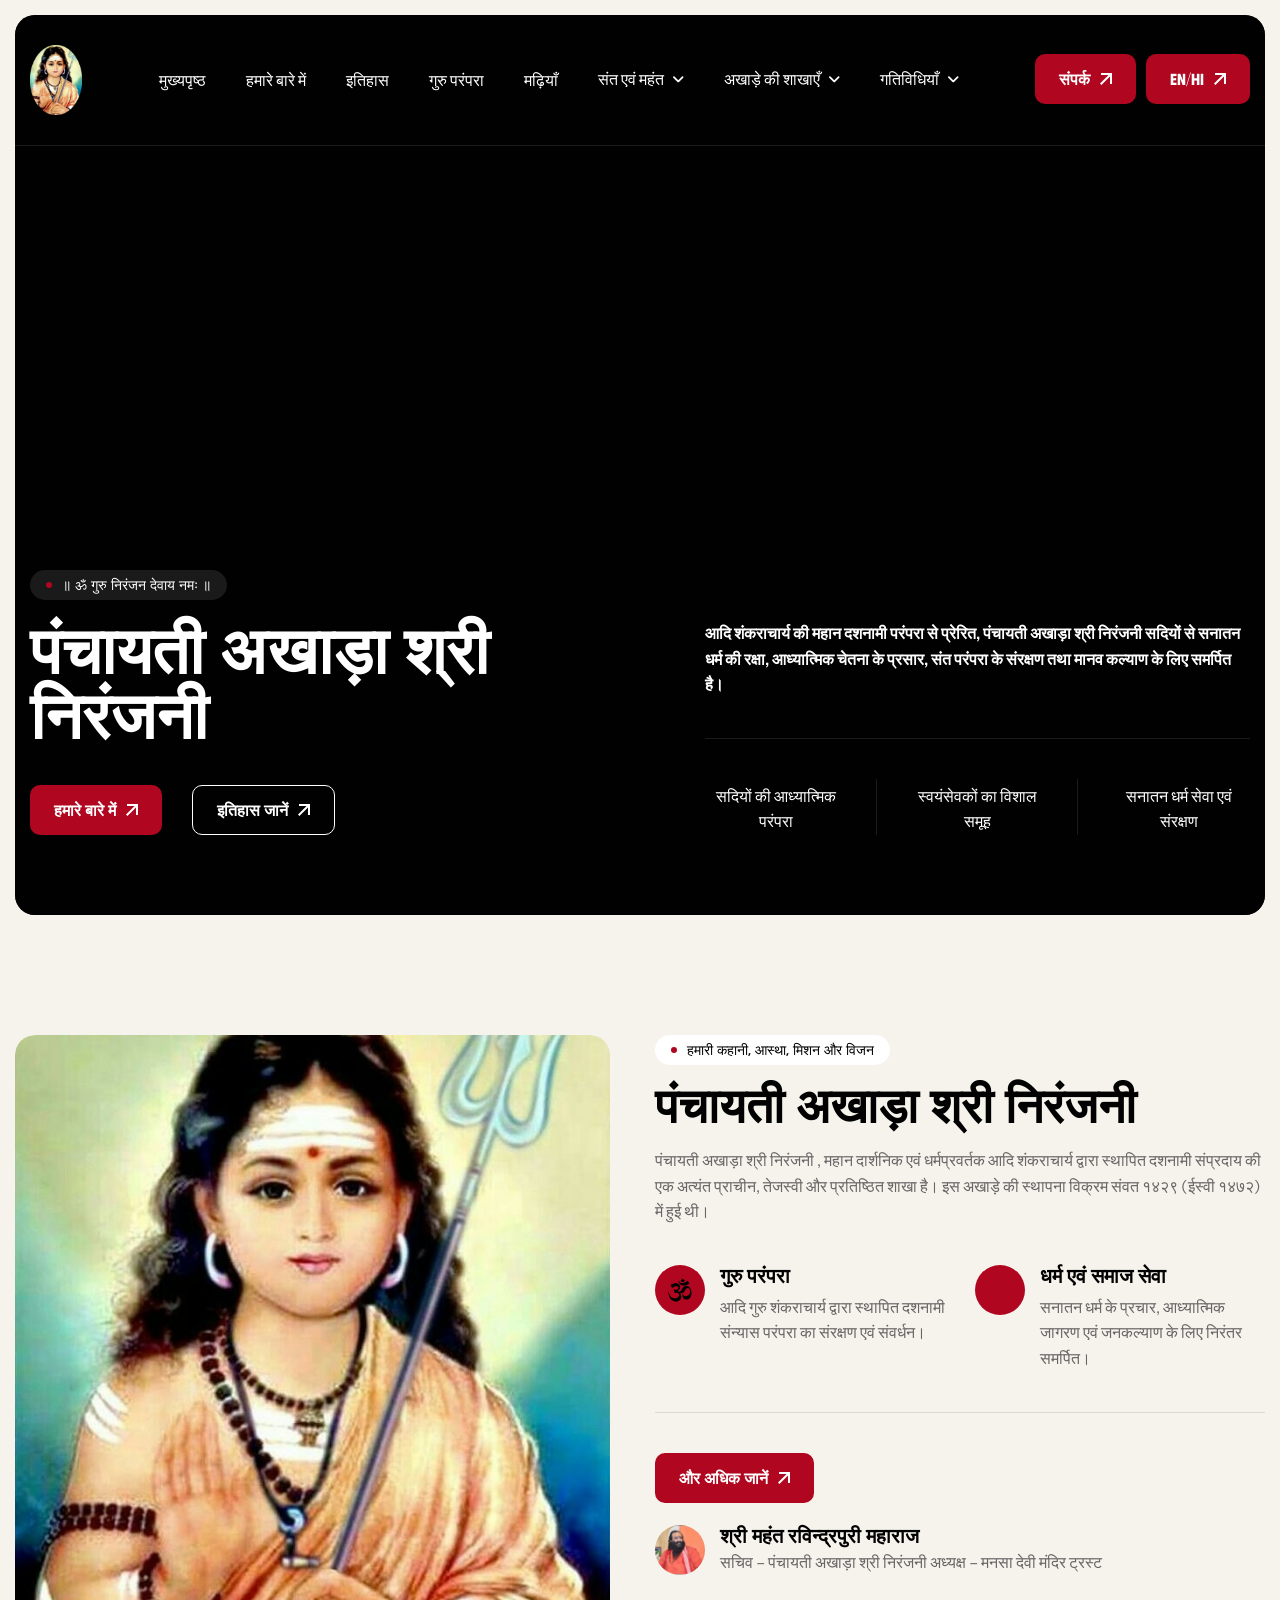
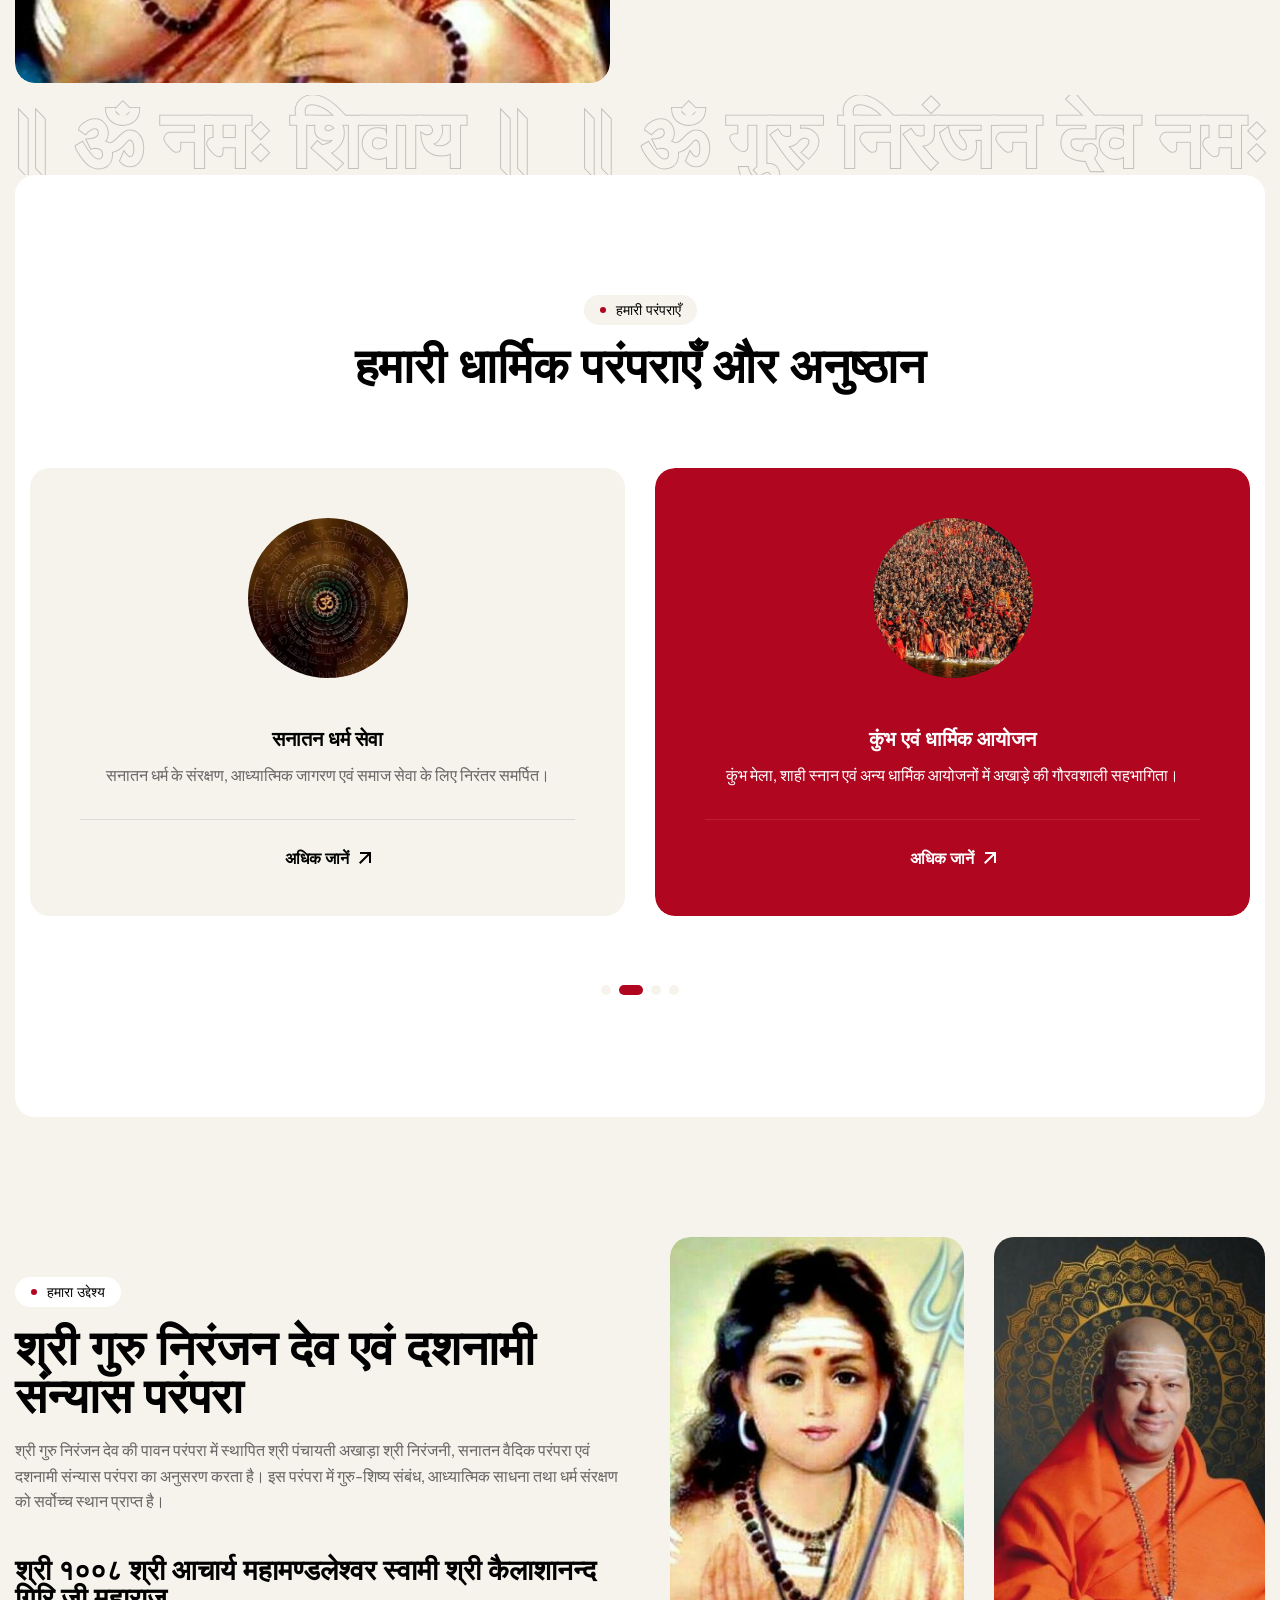
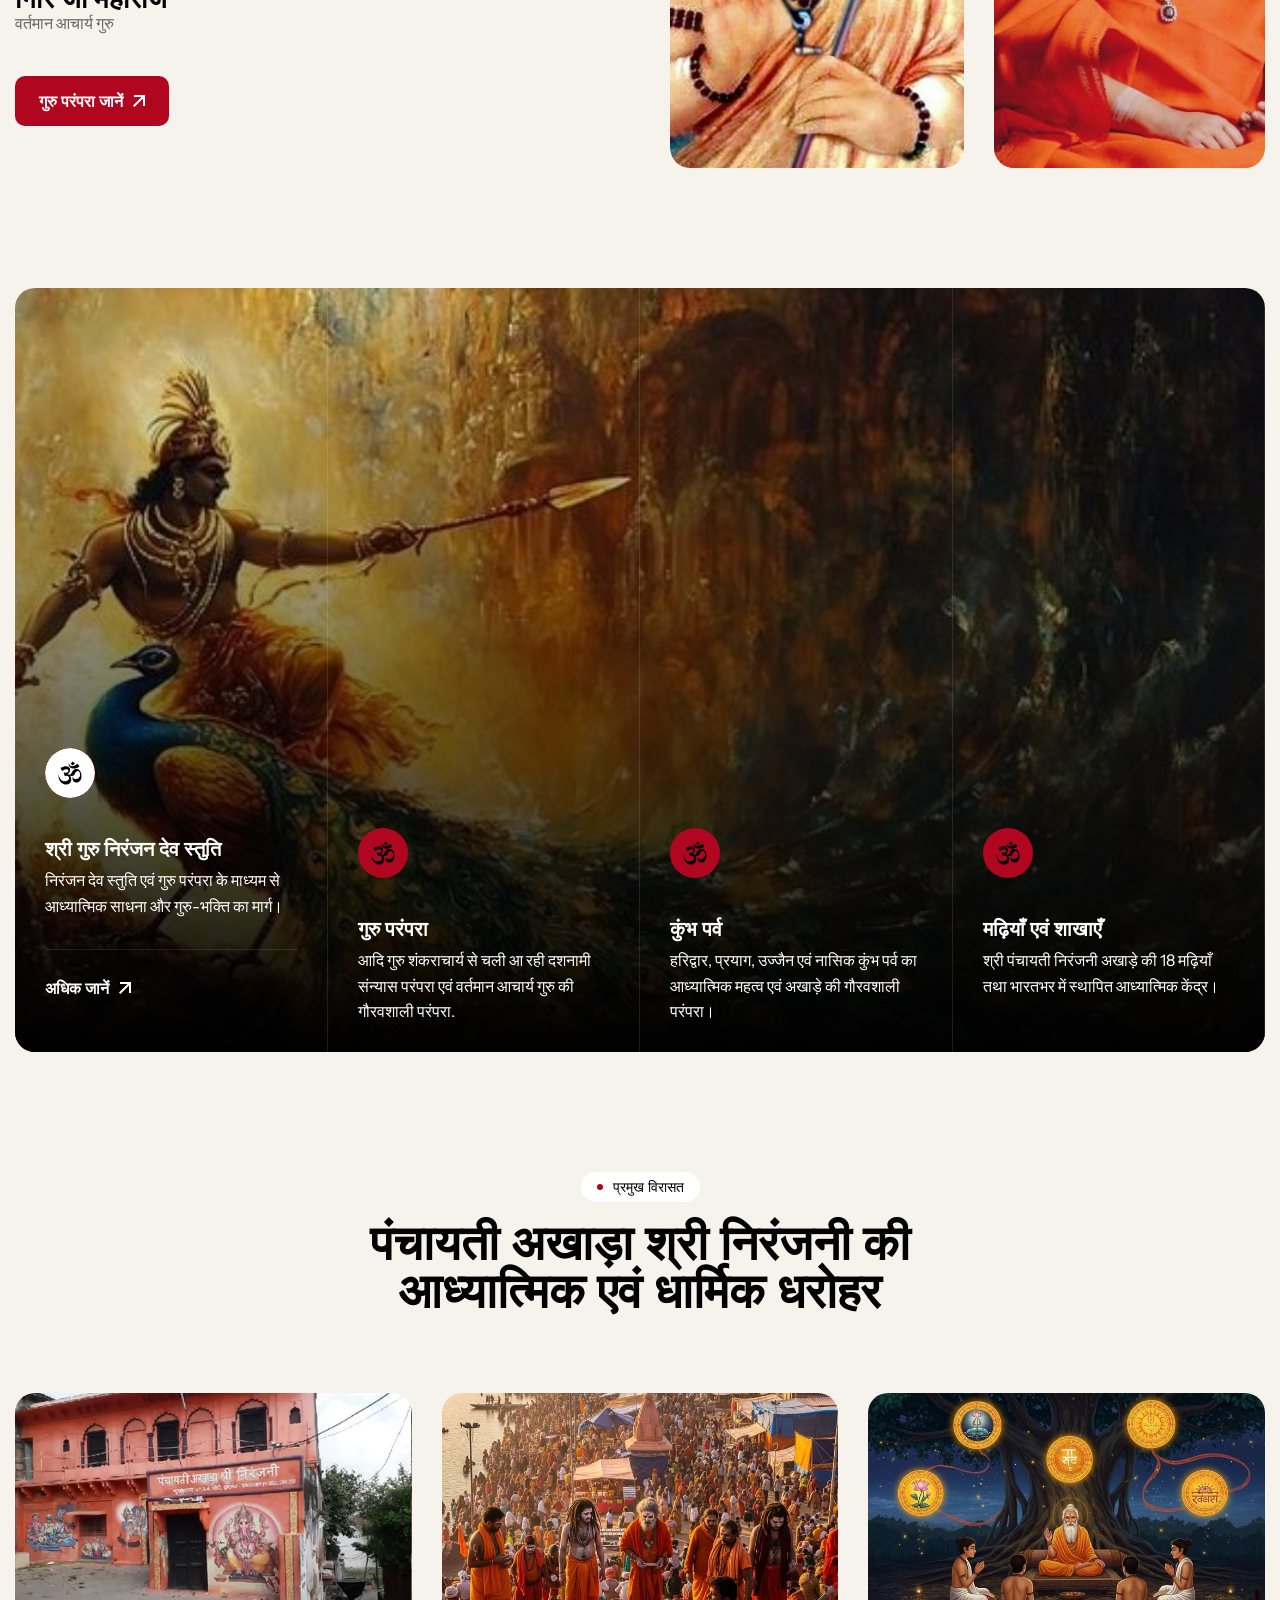
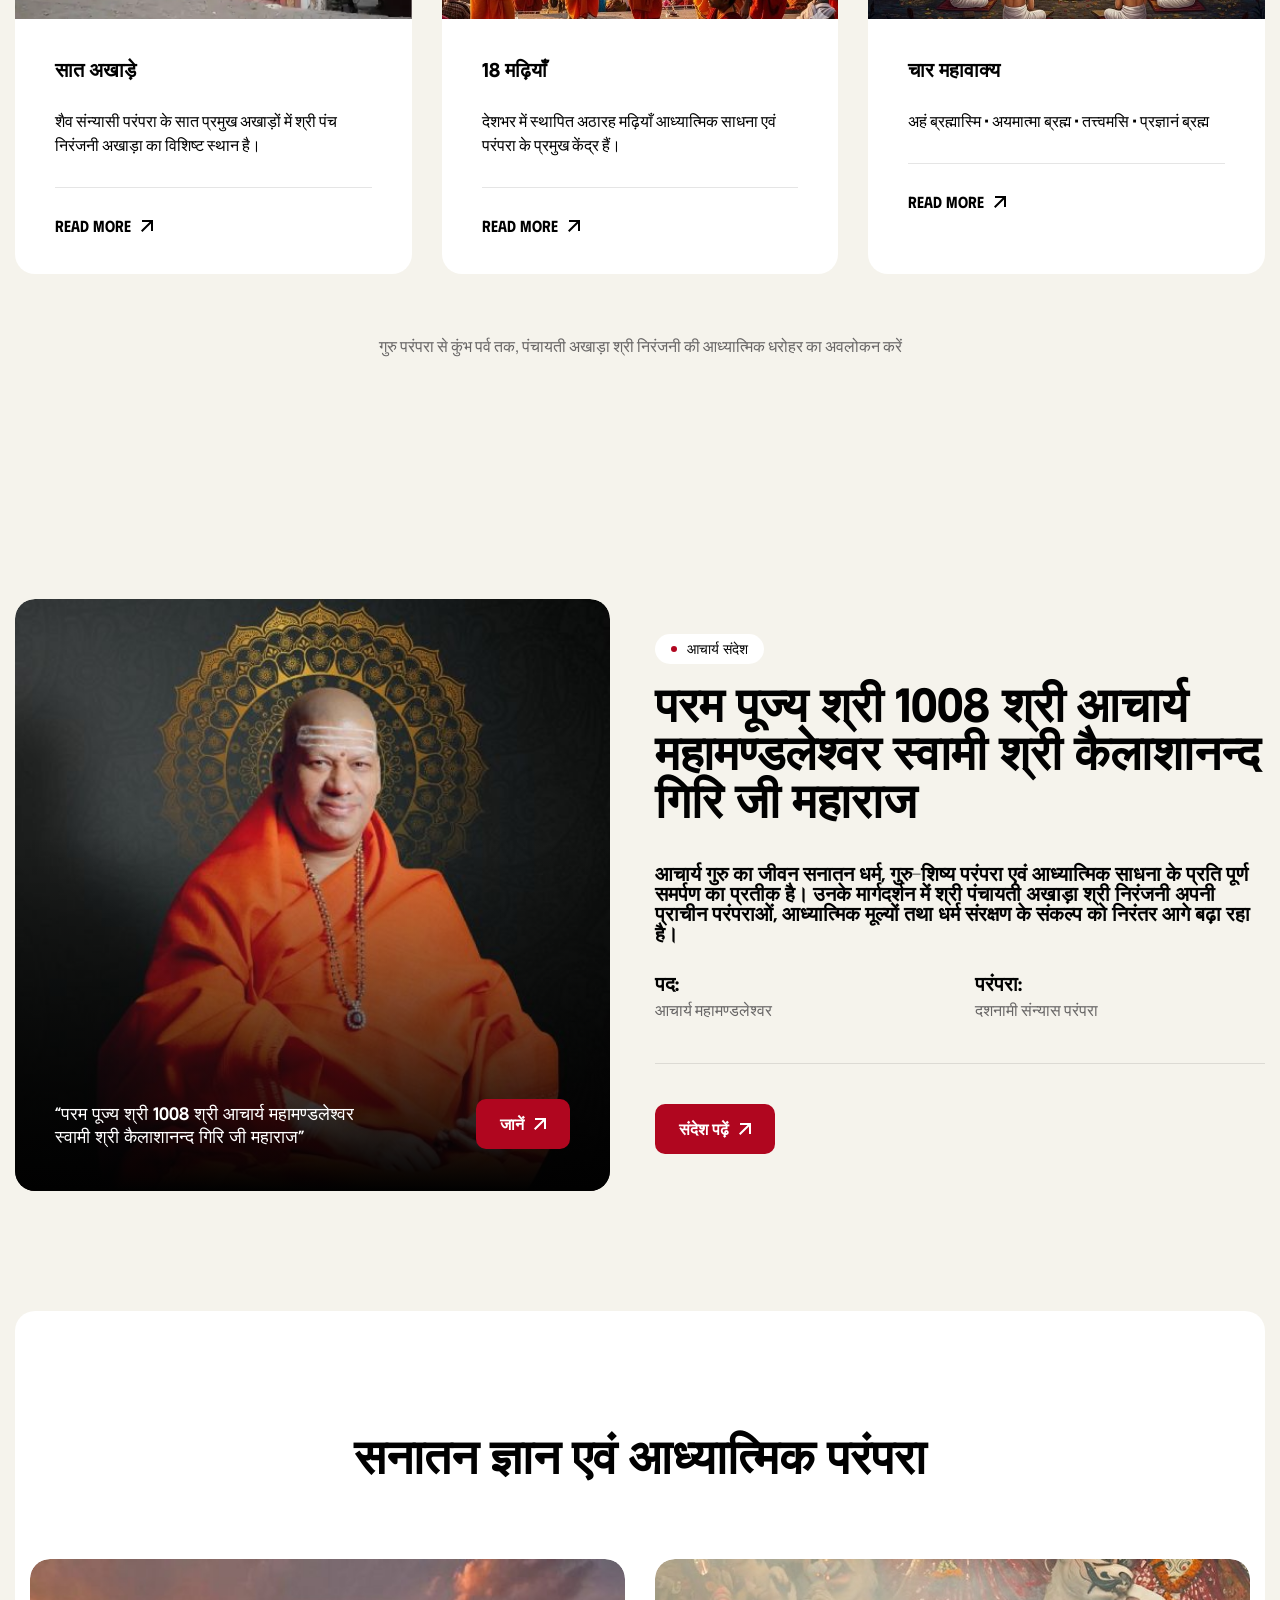
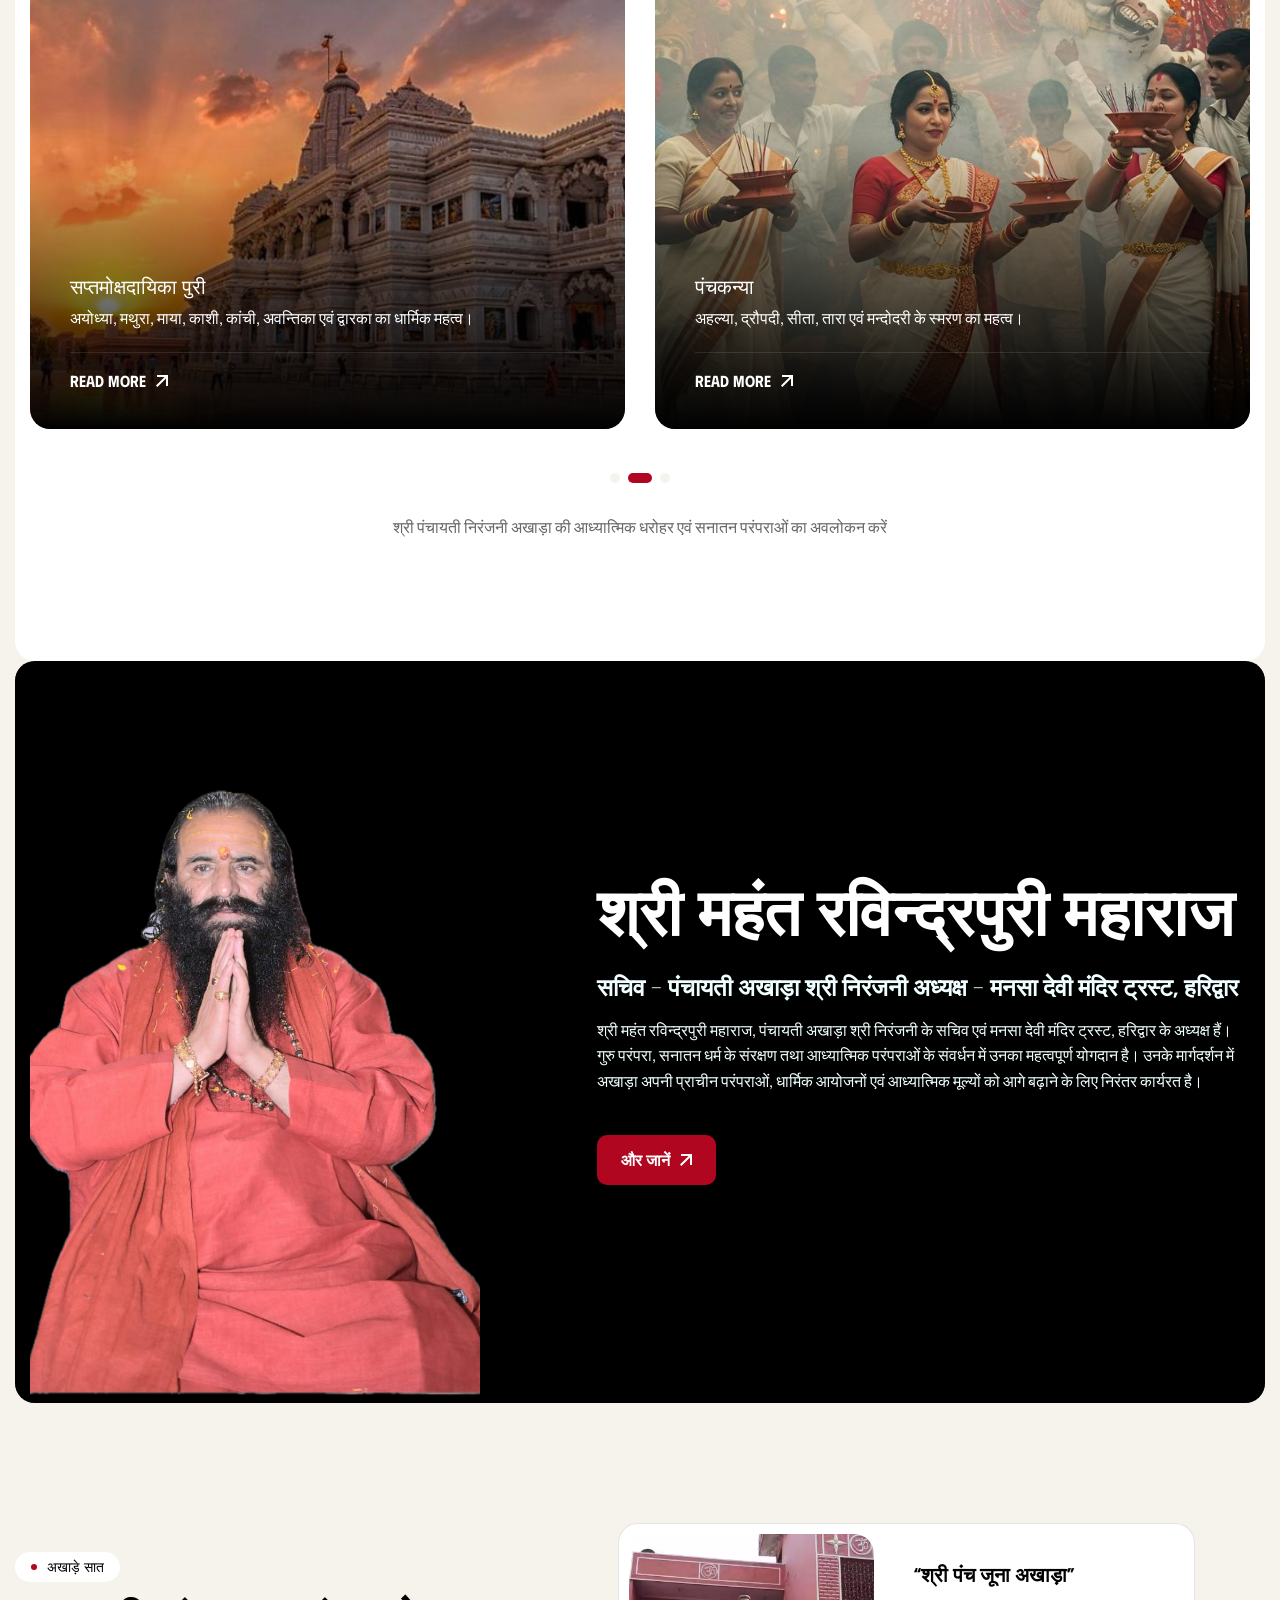
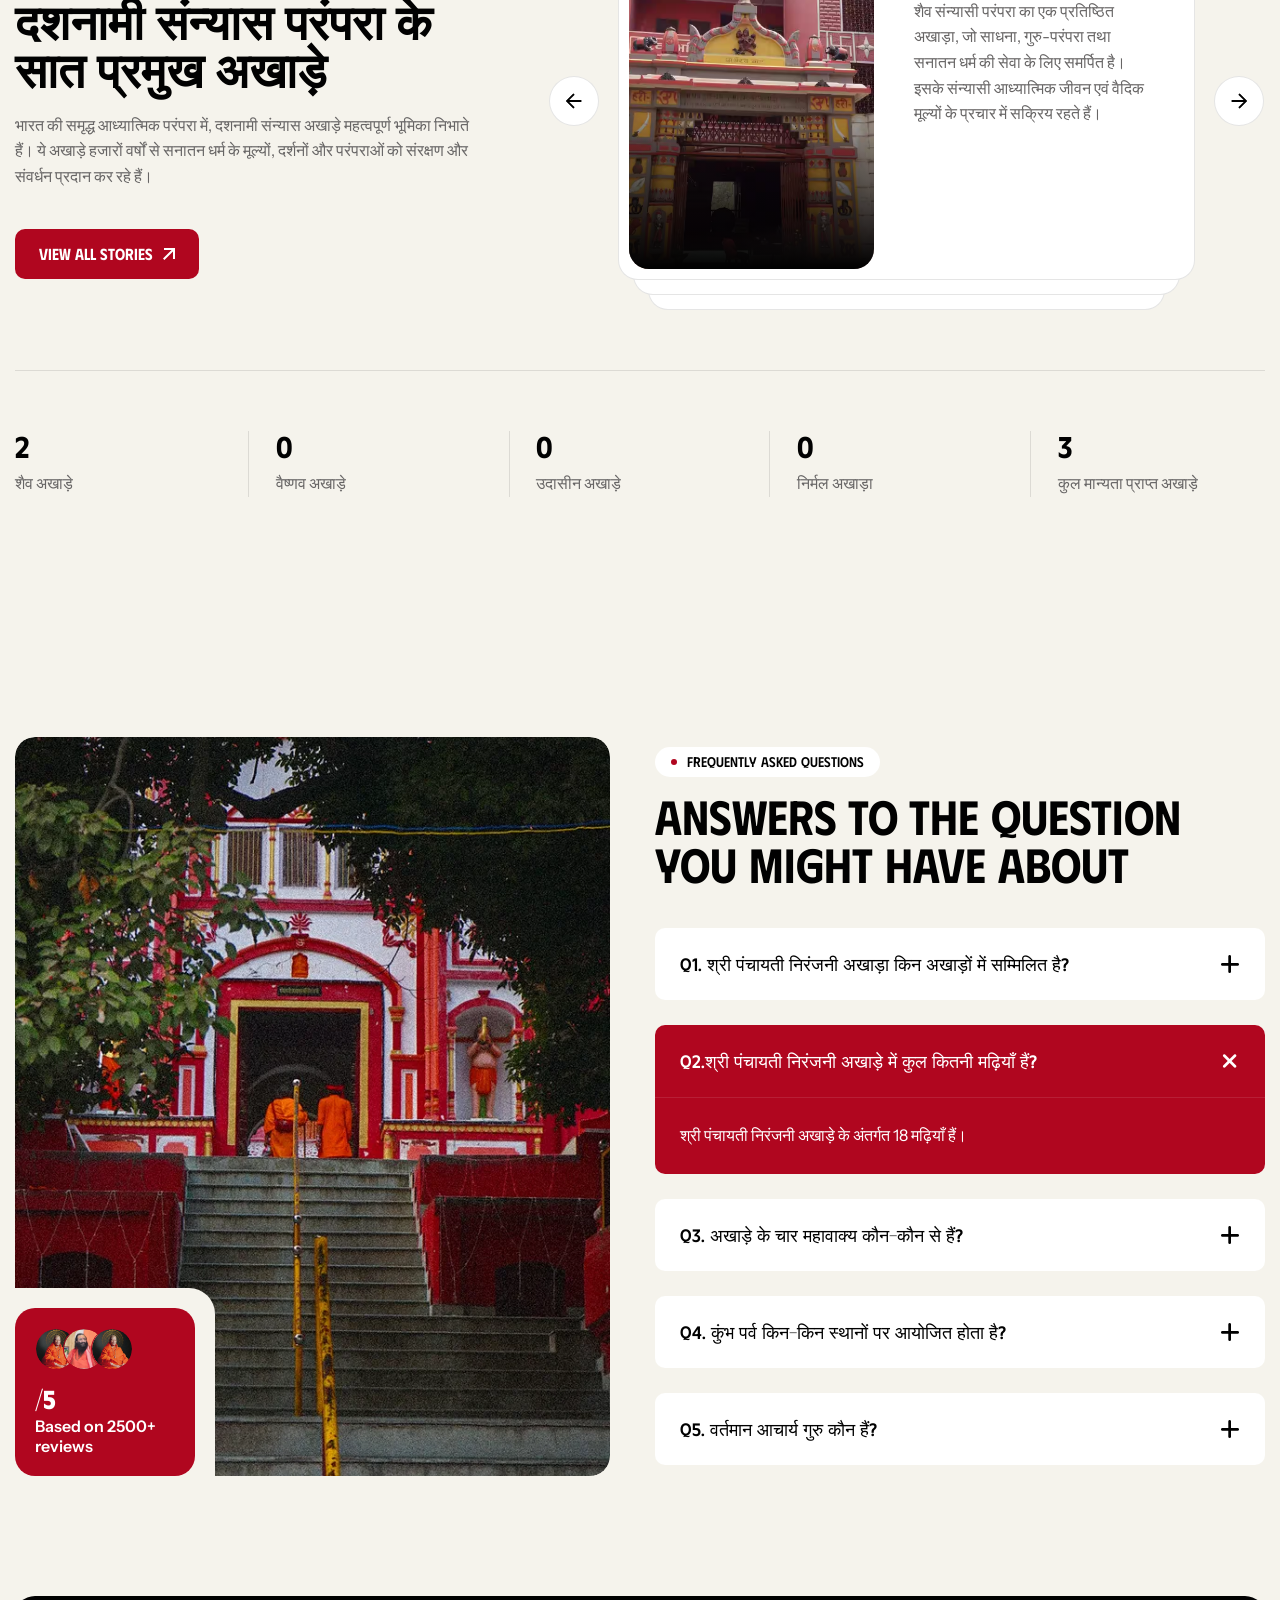
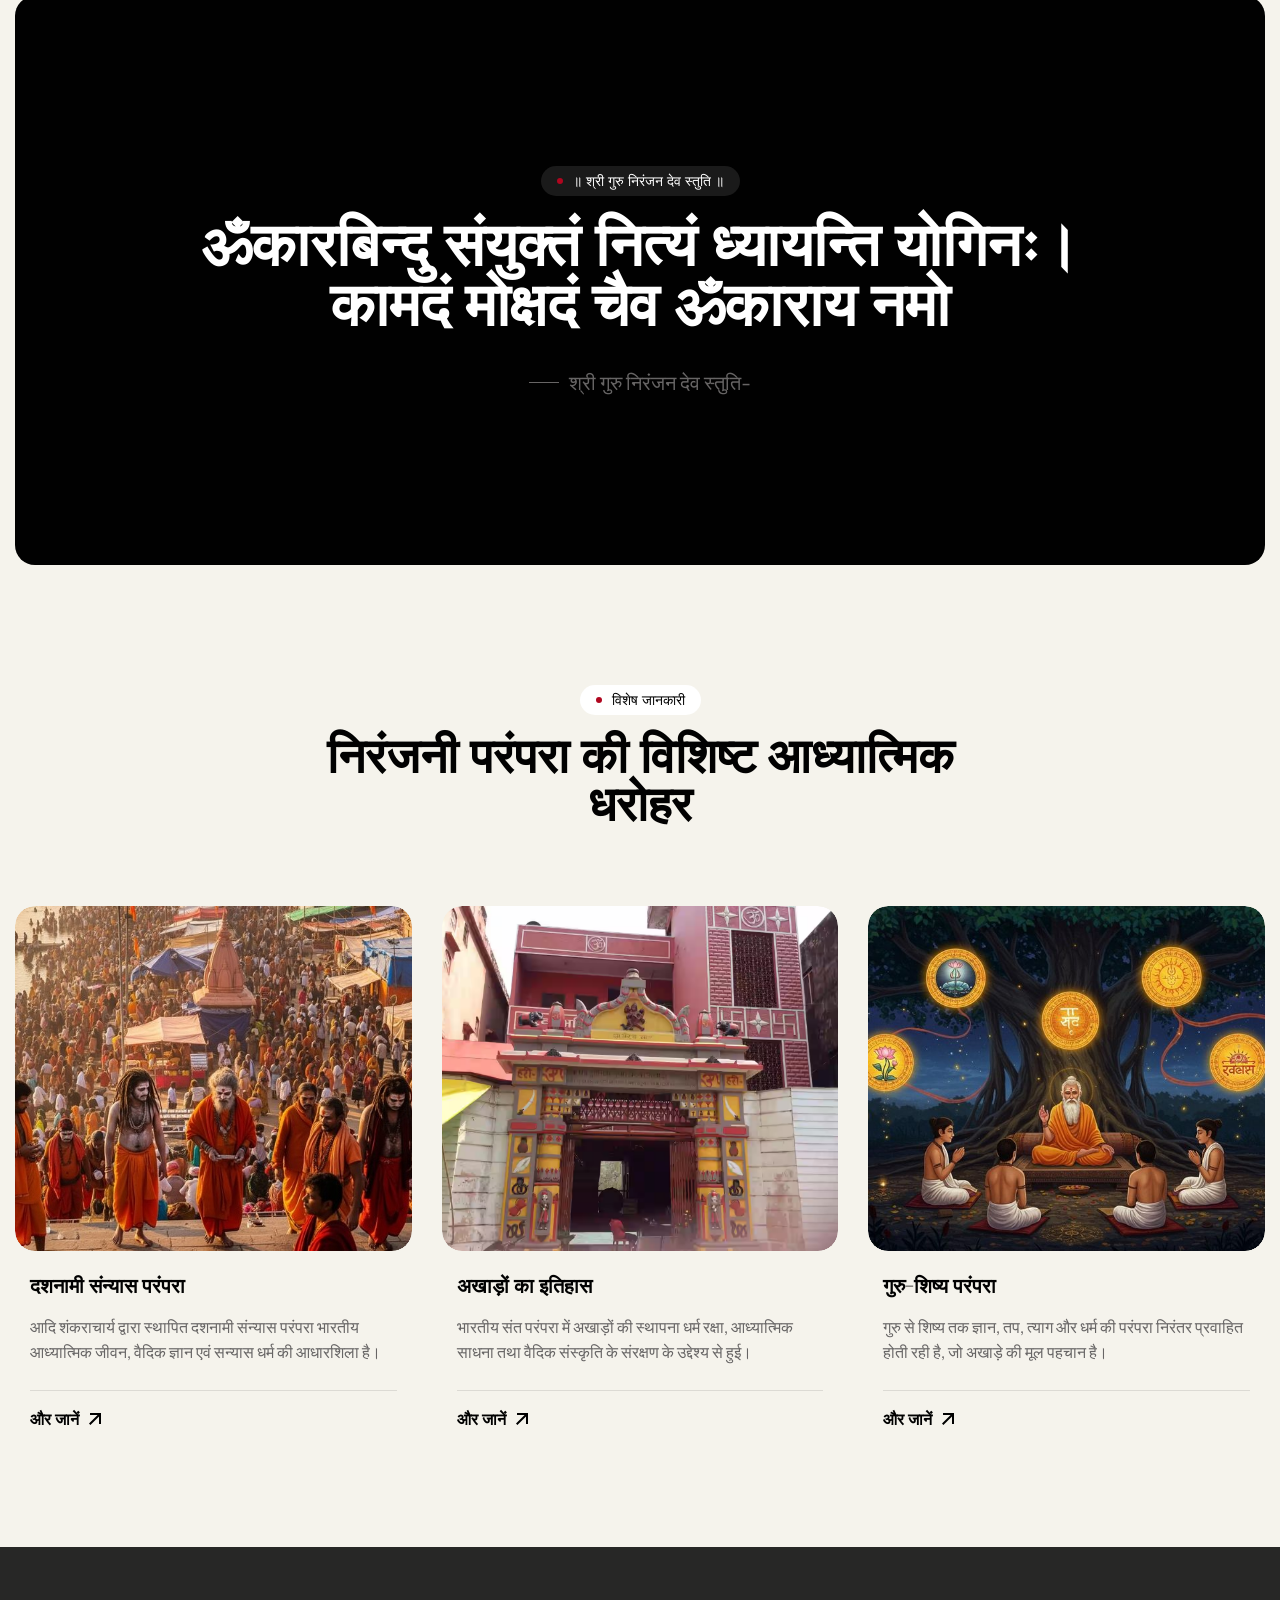
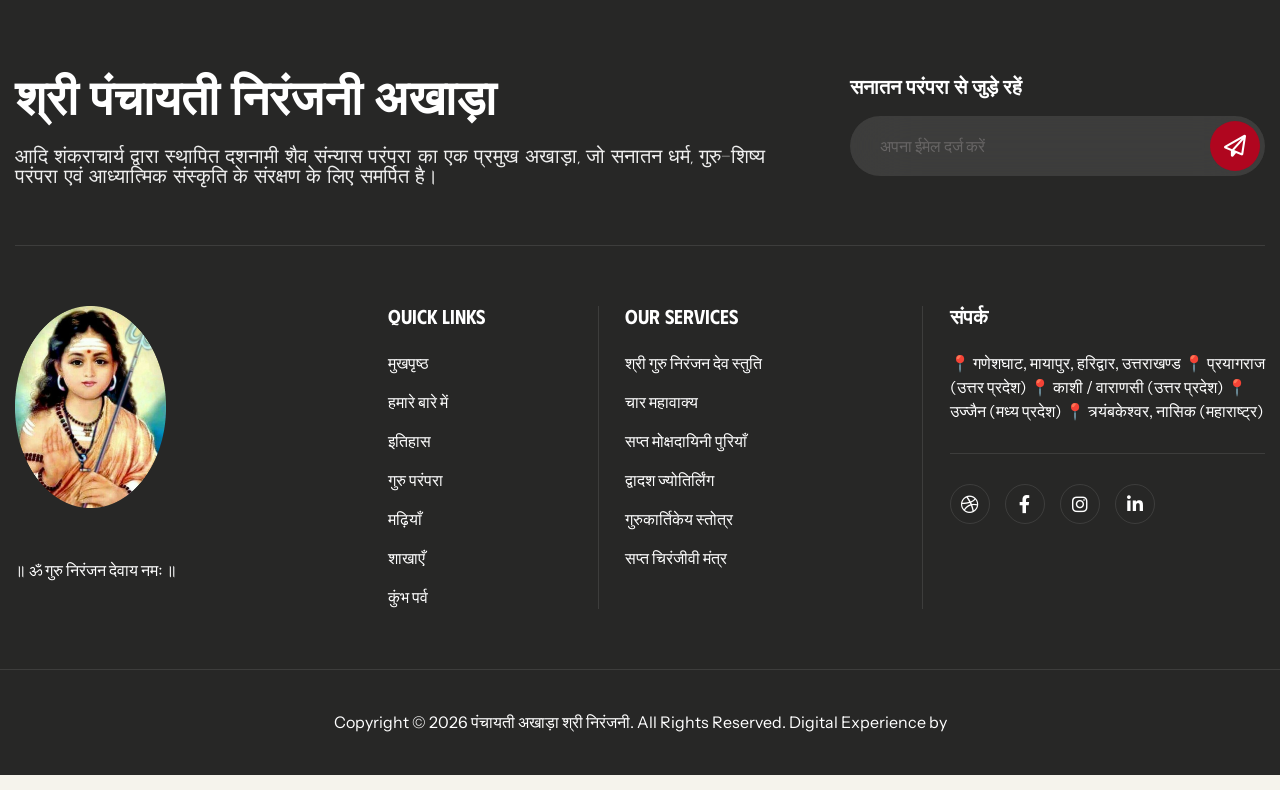
==== commit b5705d25: "5 pages complete" ====
--- a/index.html
+++ b/index.html
@@ -37,1699 +37,1769 @@
 <!DOCTYPE html>
 
 <html lang="zxx">
+
 <head>
-<!-- Meta -->
-<meta charset="utf-8"/>
-<meta content="IE=edge" http-equiv="X-UA-Compatible"/>
-<meta content="width=device-width, initial-scale=1.0, maximum-scale=1" name="viewport"/>
-<!-- Meta -->
-<meta content="Official website of Shri Panchayati Niranjani Akhada. Explore its history, spiritual legacy, saints, Mahamandaleshwars, Kumbh Mela traditions, events, and Sanatan Dharm initiatives." name="description"/>
-<meta content="Shri Panchayati Niranjani Akhada, Niranjani Akhada, Panchayati Akhada, Akhada, Kumbh Mela, Mahamandaleshwar, Saints, Sanatan Dharma, Hindu Religion, Uttarakhand, Haridwar, Ujjain, Prayagraj, Naga Sadhus, Seva, Spiritual Legacy,Religious Tradition, Hindu Faith" name="keywords"/>
-<meta content="ATH Innovations" name="author"/>
-<meta content="Panchayati Niranjani Akhada" name="publisher"/>
-<meta content="Global" name="distribution"/>
-<meta content="Hindi, Sanskrit" name="language"/>
-<meta content="index, follow, max-image-preview:large, max-snippet:-1, max-video-preview:-1" name="robots"/>
-<!-- पृष्ठ शीर्षक -->
-<title> पंचायती अखाड़ा श्री निरंजनी | आधिकारिक वेबसाइट</title>
-<!-- फ़ेविकॉन चिह्न -->
-<link href="images/favicon.png" rel="shortcut icon" type="image/x-icon"/>
-<link href="https://fonts.googleapis.com" rel="preconnect"/>
-<link crossorigin="" href="https://fonts.gstatic.com" rel="preconnect"/>
-<link href="https://fonts.googleapis.com/css2?family=Instrument+Sans:ital,wght@0,400..700;1,400..700&amp;family=Phudu:wght@300..900&amp;display=swap" rel="stylesheet"/>
-<!-- बूटस्ट्रैप सीएसएस -->
-<link href="css/bootstrap.min.css" media="screen" rel="stylesheet"/>
-<!-- स्लिकनेव सीएसएस -->
-<link href="css/slicknav.min.css" rel="stylesheet"/>
-<!-- स्वाइपर सीएसएस -->
-<link href="css/swiper-bundle.min.css" rel="stylesheet"/>
-<!-- फ़ॉन्ट विस्मयकारी चिह्न सीएसएस -->
-<link href="css/all.min.css" media="screen" rel="stylesheet"/>
-<!-- एनिमेटेड सीएसएस -->
-<link href="css/animate.css" rel="stylesheet"/>
-<!-- शानदार पॉपअप कोर सीएसएस फ़ाइल -->
-<link href="css/magnific-popup.css" rel="stylesheet"/>
-<!-- माउस कर्सर सीएसएस फ़ाइल -->
-<link href="css/mousecursor.css" rel="stylesheet"/>
-<!-- ऑडियो सीएसएस फ़ाइल -->
-<link href="css/plyr.css" rel="stylesheet"/>
-<!-- मुख्य कस्टम सीएसएस -->
-<link href="css/custom.css" media="screen" rel="stylesheet"/>
+    <!-- Meta -->
+    <meta charset="utf-8" />
+    <meta content="IE=edge" http-equiv="X-UA-Compatible" />
+    <meta content="width=device-width, initial-scale=1.0, maximum-scale=1" name="viewport" />
+    <!-- Meta -->
+    <meta
+        content="Official website of Shri Panchayati Niranjani Akhada. Explore its history, spiritual legacy, saints, Mahamandaleshwars, Kumbh Mela traditions, events, and Sanatan Dharm initiatives."
+        name="description" />
+    <meta
+        content="Shri Panchayati Niranjani Akhada, Niranjani Akhada, Panchayati Akhada, Akhada, Kumbh Mela, Mahamandaleshwar, Saints, Sanatan Dharma, Hindu Religion, Uttarakhand, Haridwar, Ujjain, Prayagraj, Naga Sadhus, Seva, Spiritual Legacy,Religious Tradition, Hindu Faith"
+        name="keywords" />
+    <meta content="ATH Innovations" name="author" />
+    <meta content="Panchayati Niranjani Akhada" name="publisher" />
+    <meta content="Global" name="distribution" />
+    <meta content="Hindi, Sanskrit" name="language" />
+    <meta content="index, follow, max-image-preview:large, max-snippet:-1, max-video-preview:-1" name="robots" />
+    <!-- पृष्ठ शीर्षक -->
+    <title> पंचायती अखाड़ा श्री निरंजनी | आधिकारिक वेबसाइट</title>
+    <!-- फ़ेविकॉन चिह्न -->
+    <link href="images/favicon.png" rel="shortcut icon" type="image/x-icon" />
+    <link href="https://fonts.googleapis.com" rel="preconnect" />
+    <link crossorigin="" href="https://fonts.gstatic.com" rel="preconnect" />
+    <link
+        href="https://fonts.googleapis.com/css2?family=Instrument+Sans:ital,wght@0,400..700;1,400..700&amp;family=Phudu:wght@300..900&amp;display=swap"
+        rel="stylesheet" />
+    <!-- बूटस्ट्रैप सीएसएस -->
+    <link href="css/bootstrap.min.css" media="screen" rel="stylesheet" />
+    <!-- स्लिकनेव सीएसएस -->
+    <link href="css/slicknav.min.css" rel="stylesheet" />
+    <!-- स्वाइपर सीएसएस -->
+    <link href="css/swiper-bundle.min.css" rel="stylesheet" />
+    <!-- फ़ॉन्ट विस्मयकारी चिह्न सीएसएस -->
+    <link href="css/all.min.css" media="screen" rel="stylesheet" />
+    <!-- एनिमेटेड सीएसएस -->
+    <link href="css/animate.css" rel="stylesheet" />
+    <!-- शानदार पॉपअप कोर सीएसएस फ़ाइल -->
+    <link href="css/magnific-popup.css" rel="stylesheet" />
+    <!-- माउस कर्सर सीएसएस फ़ाइल -->
+    <link href="css/mousecursor.css" rel="stylesheet" />
+    <!-- ऑडियो सीएसएस फ़ाइल -->
+    <link href="css/plyr.css" rel="stylesheet" />
+    <!-- मुख्य कस्टम सीएसएस -->
+    <link href="css/custom.css" media="screen" rel="stylesheet" />
 </head>
+
 <body>
-<!-- Preloader Start -->
-<div class="preloader">
-<div class="loading-container">
-<div class="loading"></div>
-<div id="loading-icon"><img alt="" src="images/loader.png"/></div>
-</div>
-</div>
-<!-- Preloader End -->
-<!-- Header Start -->
-<header class="main-header">
-<div class="header-sticky">
-<nav class="navbar navbar-expand-lg">
-<div class="container">
-<!-- Logo Start -->
-<a class="navbar-brand" href="./">
-<img alt="Logo" class="logo-nav" src="images/logo.png"/>
-</a>
-<!-- Logo End -->
-<!-- Main Menu Start -->
-<div class="collapse navbar-collapse main-menu">
-<div class="nav-menu-wrapper">
-<ul class="navbar-nav mr-auto" id="menu">
-<li class="nav-item"><a class="nav-link" data-i18n="auto_key_1" href="index.html">मुख्यपृष्ठ</a>
-</li>
-<li class="nav-item"><a class="nav-link" data-i18n="auto_key_2" href="about.html">हमारे
+    <!-- Preloader Start -->
+    <div class="preloader">
+        <div class="loading-container">
+            <div class="loading"></div>
+            <div id="loading-icon"><img alt="" src="images/loader.png" /></div>
+        </div>
+    </div>
+    <!-- Preloader End -->
+    <!-- Header Start -->
+    <header class="main-header">
+        <div class="header-sticky">
+            <nav class="navbar navbar-expand-lg">
+                <div class="container">
+                    <!-- Logo Start -->
+                    <a class="navbar-brand" href="./">
+                        <img alt="Logo" class="logo-nav" src="images/logo.png" />
+                    </a>
+                    <!-- Logo End -->
+                    <!-- Main Menu Start -->
+                    <div class="collapse navbar-collapse main-menu">
+                        <div class="nav-menu-wrapper">
+                            <ul class="navbar-nav mr-auto" id="menu">
+                                <li class="nav-item"><a class="nav-link" data-i18n="auto_key_1"
+                                        href="index.html">मुख्यपृष्ठ</a>
+                                </li>
+                                <li class="nav-item"><a class="nav-link" data-i18n="auto_key_2" href="about.html">हमारे
                                         बारे में</a>
-</li>
-<li class="nav-item"><a class="nav-link" data-i18n="auto_key_3" href="history.html">इतिहास</a></li>
-<li class="nav-item"><a class="nav-link" data-i18n="auto_key_4" href="blog.html">गुरु
+                                </li>
+                                <li class="nav-item"><a class="nav-link" data-i18n="auto_key_3"
+                                        href="history.html">इतिहास</a></li>
+                                <li class="nav-item"><a class="nav-link" data-i18n="auto_key_4" href="guru_tradition.html">गुरु
                                         परंपरा</a></li>
-<li class="nav-item"><a class="nav-link" data-i18n="auto_key_5" href="blog.html">मढ़ियाँ</a></li>
-<li class="nav-item submenu"><a class="nav-link" data-i18n="auto_key_6" href="#">संत एवं
+                                <li class="nav-item"><a class="nav-link" data-i18n="auto_key_5"
+                                        href="madhiyas.html">मढ़ियाँ</a></li>
+                                <li class="nav-item submenu"><a class="nav-link" data-i18n="auto_key_6" href="#">संत एवं
                                         महंत</a>
-<ul>
-<li class="nav-item"><a class="nav-link" data-i18n="auto_key_7" href="service-single.html">महामंडलेश्वर</a></li>
-<li class="nav-item"><a class="nav-link" data-i18n="auto_key_8" href="blog-single.html">महंत</a></li>
-<li class="nav-item"><a class="nav-link" data-i18n="auto_key_9" href="sermons.html">Sermons</a></li>
-<li class="nav-item"><a class="nav-link" data-i18n="auto_key_10" href="sermon-single.html">Sermon
+                                    <ul>
+                                        <li class="nav-item"><a class="nav-link" data-i18n="auto_key_7"
+                                                href="service-single.html">महामंडलेश्वर</a></li>
+                                        <li class="nav-item"><a class="nav-link" data-i18n="auto_key_8"
+                                                href="blog-single.html">महंत</a></li>
+                                        <li class="nav-item"><a class="nav-link" data-i18n="auto_key_9"
+                                                href="sermons.html">Sermons</a></li>
+                                        <li class="nav-item"><a class="nav-link" data-i18n="auto_key_10"
+                                                href="sermon-single.html">Sermon
                                                 Details</a>
-</li>
-<li class="nav-item"><a class="nav-link" data-i18n="auto_key_11" href="ministries.html">Our
+                                        </li>
+                                        <li class="nav-item"><a class="nav-link" data-i18n="auto_key_11"
+                                                href="ministries.html">Our
                                                 Ministries</a></li>
-<li class="nav-item"><a class="nav-link" data-i18n="auto_key_12" href="ministry-single.html">Ministry
+                                        <li class="nav-item"><a class="nav-link" data-i18n="auto_key_12"
+                                                href="ministry-single.html">Ministry
                                                 Details</a>
-</li>
-<li class="nav-item"><a class="nav-link" data-i18n="auto_key_13" href="pastor.html">Pastor</a></li>
-<li class="nav-item"><a class="nav-link" data-i18n="auto_key_14" href="pastor-single.html">Pastor
+                                        </li>
+                                        <li class="nav-item"><a class="nav-link" data-i18n="auto_key_13"
+                                                href="pastor.html">Pastor</a></li>
+                                        <li class="nav-item"><a class="nav-link" data-i18n="auto_key_14"
+                                                href="pastor-single.html">Pastor
                                                 Details</a>
-</li>
-<li class="nav-item"><a class="nav-link" data-i18n="auto_key_15" href="testimonials.html">Testimonials</a></li>
-<li class="nav-item"><a class="nav-link" data-i18n="auto_key_16" href="image-gallery.html">Image
+                                        </li>
+                                        <li class="nav-item"><a class="nav-link" data-i18n="auto_key_15"
+                                                href="testimonials.html">Testimonials</a></li>
+                                        <li class="nav-item"><a class="nav-link" data-i18n="auto_key_16"
+                                                href="image-gallery.html">Image
                                                 Gallery</a></li>
-<li class="nav-item"><a class="nav-link" data-i18n="auto_key_17" href="video-gallery.html">Video
+                                        <li class="nav-item"><a class="nav-link" data-i18n="auto_key_17"
+                                                href="video-gallery.html">Video
                                                 Gallery</a></li>
-<li class="nav-item"><a class="nav-link" data-i18n="auto_key_18" href="faqs.html">FAQs</a></li>
-<li class="nav-item"><a class="nav-link" data-i18n="auto_key_19" href="404.html">404</a></li>
-</ul>
-</li>
-<li class="nav-item submenu"><a class="nav-link" data-i18n="auto_key_20" href="#">अखाड़े
+                                        <li class="nav-item"><a class="nav-link" data-i18n="auto_key_18"
+                                                href="faqs.html">FAQs</a></li>
+                                        <li class="nav-item"><a class="nav-link" data-i18n="auto_key_19"
+                                                href="404.html">404</a></li>
+                                    </ul>
+                                </li>
+                                <li class="nav-item submenu"><a class="nav-link" data-i18n="auto_key_20" href="#">अखाड़े
                                         की शाखाएँ</a>
-<ul>
-<li class="nav-item"><a class="nav-link" data-i18n="auto_key_21" href="service-single.html">देशभर की
+                                    <ul>
+                                        <li class="nav-item"><a class="nav-link" data-i18n="auto_key_21"
+                                                href="service-single.html">देशभर की
                                                 शाखाएँ</a>
-</li>
-<li class="nav-item"><a class="nav-link" data-i18n="auto_key_8" href="blog-single.html">महंत</a></li>
-<li class="nav-item"><a class="nav-link" data-i18n="auto_key_22" href="sermons.html">अखाड़े की
+                                        </li>
+                                        <li class="nav-item"><a class="nav-link" data-i18n="auto_key_8"
+                                                href="blog-single.html">महंत</a></li>
+                                        <li class="nav-item"><a class="nav-link" data-i18n="auto_key_22"
+                                                href="sermons.html">अखाड़े की
                                                 शाखाएँ</a></li>
-<li class="nav-item"><a class="nav-link" data-i18n="auto_key_23" href="sermon-single.html">हमारी
+                                        <li class="nav-item"><a class="nav-link" data-i18n="auto_key_23"
+                                                href="sermon-single.html">हमारी
                                                 शाखाएँ</a></li>
-<li class="nav-item"><a class="nav-link" data-i18n="auto_key_24" href="ministries.html">शाखा केंद्र</a>
-</li>
-</ul>
-</li>
-<li class="nav-item submenu"><a class="nav-link" data-i18n="auto_key_25" href="#">गतिविधियाँ</a>
-<ul>
-<li class="nav-item"><a class="nav-link" data-i18n="auto_key_26" href="service-single.html">कार्यक्रम</a></li>
-<li class="nav-item"><a class="nav-link" data-i18n="auto_key_27" href="blog-single.html">कुंभ मेला</a>
-</li>
-<li class="nav-item"><a class="nav-link" data-i18n="auto_key_28" href="sermons.html">चित्रावली</a></li>
-<li class="nav-item"><a class="nav-link" data-i18n="auto_key_29" href="sermon-single.html">समाचार</a>
-</li>
-<li class="nav-item"><a class="nav-link" data-i18n="auto_key_30" href="ministries.html">दान</a></li>
-</ul>
-</li>
-</ul>
-</div>
-<div class="header-btn">
-<a class="btn-default btn-highlighted" data-i18n="auto_key_31" href="contact.html">संपर्क</a>
-</div>
-<div class="header-btn" style="margin-left: 10px;"><a class="btn-default" href="#" id="lang-toggle-btn" onclick="toggleLanguage(); return false;">EN/HI</a></div>
-</div>
-<!-- Main Menu End -->
-<div class="navbar-toggle"></div>
-</div>
-</nav>
-<div class="responsive-menu"></div>
-</div>
-</header>
-<!-- Header End -->
-<!-- Hero Sections Start -->
-<div class="hero dark-section">
-<!-- Video Start -->
-<div class="hero-bg-video">
-<!-- Hero Video Start -->
-<!-- <Video autoplay="" id="myvideo" loop="" muted="" playsinline=""><source src="images/hero-bg-video.mp4" type="video/mp4"></Video> -->
-<video autoplay="" id="myvideo" loop="" muted="" playsinline="">
-<source src="media/hero.mp4" type="video/mp4"/></video>
-<!-- Hero Video End -->
-</div>
-<!-- Video End -->
-<div class="container">
-<div class="row align-items-end">
-<div class="col-xl-6">
-<!-- Hero Content Start -->
-<div class="hero-content">
-<!-- Section Title Start -->
-<div class="section-title">
-<span class="section-sub-title wow fadeInUp" data-i18n="auto_key_32">॥ ॐ गुरु निरंजन देवाय
+                                        <li class="nav-item"><a class="nav-link" data-i18n="auto_key_24"
+                                                href="ministries.html">शाखा केंद्र</a>
+                                        </li>
+                                    </ul>
+                                </li>
+                                <li class="nav-item submenu"><a class="nav-link" data-i18n="auto_key_25"
+                                        href="#">गतिविधियाँ</a>
+                                    <ul>
+                                        <li class="nav-item"><a class="nav-link" data-i18n="auto_key_26"
+                                                href="service-single.html">कार्यक्रम</a></li>
+                                        <li class="nav-item"><a class="nav-link" data-i18n="auto_key_27"
+                                                href="blog-single.html">कुंभ मेला</a>
+                                        </li>
+                                        <li class="nav-item"><a class="nav-link" data-i18n="auto_key_28"
+                                                href="sermons.html">चित्रावली</a></li>
+                                        <li class="nav-item"><a class="nav-link" data-i18n="auto_key_29"
+                                                href="sermon-single.html">समाचार</a>
+                                        </li>
+                                        <li class="nav-item"><a class="nav-link" data-i18n="auto_key_30"
+                                                href="ministries.html">दान</a></li>
+                                    </ul>
+                                </li>
+                            </ul>
+                        </div>
+                        <div class="header-btn">
+                            <a class="btn-default btn-highlighted" data-i18n="auto_key_31"
+                                href="contact.html">संपर्क</a>
+                        </div>
+                        <div class="header-btn" style="margin-left: 10px;"><a class="btn-default" href="#"
+                                id="lang-toggle-btn" onclick="toggleLanguage(); return false;">EN/HI</a></div>
+                    </div>
+                    <!-- Main Menu End -->
+                    <div class="navbar-toggle"></div>
+                </div>
+            </nav>
+            <div class="responsive-menu"></div>
+        </div>
+    </header>
+    <!-- Header End -->
+    <!-- Hero Sections Start -->
+    <div class="hero dark-section">
+        <!-- Video Start -->
+        <div class="hero-bg-video">
+            <!-- Hero Video Start -->
+            <!-- <Video autoplay="" id="myvideo" loop="" muted="" playsinline=""><source src="images/hero-bg-video.mp4" type="video/mp4"></Video> -->
+            <video autoplay="" id="myvideo" loop="" muted="" playsinline="">
+                <source src="media/hero.mp4" type="video/mp4" /></video>
+            <!-- Hero Video End -->
+        </div>
+        <!-- Video End -->
+        <div class="container">
+            <div class="row align-items-end">
+                <div class="col-xl-6">
+                    <!-- Hero Content Start -->
+                    <div class="hero-content">
+                        <!-- Section Title Start -->
+                        <div class="section-title">
+                            <span class="section-sub-title wow fadeInUp" data-i18n="auto_key_32">॥ ॐ गुरु निरंजन देवाय
                                 नमः ॥</span>
-<h1 class="text-anime-style-3" data-cursor="-opaque" data-i18n="auto_key_33">पंचायती अखाड़ा
+                            <h1 class="text-anime-style-3" data-cursor="-opaque" data-i18n="auto_key_33">पंचायती अखाड़ा
                                 श्री निरंजनी</h1>
-</div>
-<!-- Section Title End -->
-<!-- Hero Content Button Start -->
-<div class="hero-content-btn wow fadeInUp" data-wow-delay="0.2s">
-<a class="btn-default btn-highlighted" data-i18n="auto_key_34" href="about.html">हमारे
+                        </div>
+                        <!-- Section Title End -->
+                        <!-- Hero Content Button Start -->
+                        <div class="hero-content-btn wow fadeInUp" data-wow-delay="0.2s">
+                            <a class="btn-default btn-highlighted" data-i18n="auto_key_34" href="about.html">हमारे
                                 बारे में</a>
-<a class="btn-default btn-border" data-i18n="auto_key_35" href="history.html"> इतिहास
+                            <a class="btn-default btn-border" data-i18n="auto_key_35" href="history.html"> इतिहास
                                 जानें</a>
-</div>
-<!-- Hero Content Button End -->
-</div>
-<!-- Hero Content End -->
-</div>
-<div class="col-xl-6">
-<!-- Hero बॉडी स्टार्ट -->
-<div class="hero-body">
-<!-- Hero बॉडी Content Start -->
-<div class="hero-body-content wow fadeInUp">
-<p data-i18n="auto_key_36">आदि शंकराचार्य की महान दशनामी परंपरा से प्रेरित, पंचायती अखाड़ा
+                        </div>
+                        <!-- Hero Content Button End -->
+                    </div>
+                    <!-- Hero Content End -->
+                </div>
+                <div class="col-xl-6">
+                    <!-- Hero बॉडी स्टार्ट -->
+                    <div class="hero-body">
+                        <!-- Hero बॉडी Content Start -->
+                        <div class="hero-body-content wow fadeInUp">
+                            <p data-i18n="auto_key_36">आदि शंकराचार्य की महान दशनामी परंपरा से प्रेरित, पंचायती अखाड़ा
                                 श्री निरंजनी सदियों से सनातन धर्म की रक्षा, आध्यात्मिक चेतना के प्रसार, संत परंपरा के
                                 संरक्षण तथा मानव कल्याण के लिए समर्पित है।</p>
-</div>
-<!-- Hero बॉडी Content End -->
-<!-- Hero Counter List Start -->
-<div class="hero-counter-list wow fadeInUp" data-wow-delay="0.2s">
-<!-- Hero Counter Item Start -->
-<div class="hero-counter-item">
-<p data-i18n="auto_key_37">सदियों की आध्यात्मिक परंपरा</p>
-</div>
-<!-- Hero Counter Item End -->
-<!-- Hero Counter Item Start -->
-<div class="hero-counter-item">
-<p data-i18n="auto_key_38">स्वयंसेवकों का विशाल समूह</p>
-</div>
-<!-- Hero Counter Item End -->
-<!-- Hero Counter Item Start -->
-<div class="hero-counter-item">
-<p data-i18n="auto_key_39">सनातन धर्म सेवा एवं संरक्षण</p>
-</div>
-<!-- Hero Counter Item End -->
-</div>
-<!-- Hero Counter List End -->
-</div>
-<!-- Hero बॉडी एंड -->
-</div>
-</div>
-</div>
-</div>
-<!-- Hero सेक्शन ख़त्म -->
-<!-- About Us Section Start -->
-<div class="about-us">
-<div class="container">
-<div class="row">
-<div class="col-xl-6">
-<!-- About Us Image Box Start -->
-<div class="about-us-image-box wow fadeInUp">
-<!-- About Us Image Start -->
-<div class="about-us-image">
-<figure class="image-anime">
-<img alt="" src="images/hero.png"/>
-</figure>
-</div>
-<!-- About Us Image End -->
-</div>
-<!-- About Us Image Box End -->
-</div>
-<div class="col-xl-6">
-<!-- About Us Content Start -->
-<div class="about-us-content">
-<!-- Section Title Start -->
-<div class="section-title">
-<span class="section-sub-title wow fadeInUp" data-i18n="auto_key_40">हमारी कहानी, आस्था,
+                        </div>
+                        <!-- Hero बॉडी Content End -->
+                        <!-- Hero Counter List Start -->
+                        <div class="hero-counter-list wow fadeInUp" data-wow-delay="0.2s">
+                            <!-- Hero Counter Item Start -->
+                            <div class="hero-counter-item">
+                                <p data-i18n="auto_key_37">सदियों की आध्यात्मिक परंपरा</p>
+                            </div>
+                            <!-- Hero Counter Item End -->
+                            <!-- Hero Counter Item Start -->
+                            <div class="hero-counter-item">
+                                <p data-i18n="auto_key_38">स्वयंसेवकों का विशाल समूह</p>
+                            </div>
+                            <!-- Hero Counter Item End -->
+                            <!-- Hero Counter Item Start -->
+                            <div class="hero-counter-item">
+                                <p data-i18n="auto_key_39">सनातन धर्म सेवा एवं संरक्षण</p>
+                            </div>
+                            <!-- Hero Counter Item End -->
+                        </div>
+                        <!-- Hero Counter List End -->
+                    </div>
+                    <!-- Hero बॉडी एंड -->
+                </div>
+            </div>
+        </div>
+    </div>
+    <!-- Hero सेक्शन ख़त्म -->
+    <!-- About Us Section Start -->
+    <div class="about-us">
+        <div class="container">
+            <div class="row">
+                <div class="col-xl-6">
+                    <!-- About Us Image Box Start -->
+                    <div class="about-us-image-box wow fadeInUp">
+                        <!-- About Us Image Start -->
+                        <div class="about-us-image">
+                            <figure class="image-anime">
+                                <img alt="" src="images/hero.png" />
+                            </figure>
+                        </div>
+                        <!-- About Us Image End -->
+                    </div>
+                    <!-- About Us Image Box End -->
+                </div>
+                <div class="col-xl-6">
+                    <!-- About Us Content Start -->
+                    <div class="about-us-content">
+                        <!-- Section Title Start -->
+                        <div class="section-title">
+                            <span class="section-sub-title wow fadeInUp" data-i18n="auto_key_40">हमारी कहानी, आस्था,
                                 मिशन और विजन</span>
-<h2 class="text-anime-style-3" data-cursor="-opaque" data-i18n="auto_key_33">पंचायती अखाड़ा
+                            <h2 class="text-anime-style-3" data-cursor="-opaque" data-i18n="auto_key_33">पंचायती अखाड़ा
                                 श्री निरंजनी </h2>
-<p class="wow fadeInUp" data-i18n="auto_key_41" data-wow-delay="0.2s">पंचायती अखाड़ा श्री
+                            <p class="wow fadeInUp" data-i18n="auto_key_41" data-wow-delay="0.2s">पंचायती अखाड़ा श्री
                                 निरंजनी , महान दार्शनिक एवं धर्मप्रवर्तक आदि शंकराचार्य द्वारा स्थापित दशनामी संप्रदाय
                                 की एक अत्यंत प्राचीन, तेजस्वी और प्रतिष्ठित शाखा है। इस अखाड़े की स्थापना विक्रम संवत
                                 १४२९ (ईस्वी १४७२) में हुई थी।</p>
-</div>
-<!-- Section Title End -->
-<!-- About Us Item List Start -->
-<div class="about-us-item-list wow fadeInUp" data-wow-delay="0.4s">
-<!-- About Us Item Start -->
-<div class="about-us-item">
-<div class="icon-box">
-<img alt="" src="images/om.svg"/>
-</div>
-<div class="about-us-item-content">
-<h3 data-i18n="auto_key_42">गुरु परंपरा </h3>
-<p data-i18n="auto_key_43">आदि गुरु शंकराचार्य द्वारा स्थापित दशनामी संन्यास
+                        </div>
+                        <!-- Section Title End -->
+                        <!-- About Us Item List Start -->
+                        <div class="about-us-item-list wow fadeInUp" data-wow-delay="0.4s">
+                            <!-- About Us Item Start -->
+                            <div class="about-us-item">
+                                <div class="icon-box">
+                                    <img alt="" src="images/om.svg" />
+                                </div>
+                                <div class="about-us-item-content">
+                                    <h3 data-i18n="auto_key_42">गुरु परंपरा </h3>
+                                    <p data-i18n="auto_key_43">आदि गुरु शंकराचार्य द्वारा स्थापित दशनामी संन्यास
                                         परंपरा का संरक्षण एवं संवर्धन।</p>
-</div>
-</div>
-<!-- About Us Item End -->
-<!-- About Us Item Start -->
-<div class="about-us-item">
-<div class="icon-box">
-<img alt="" src="images/icon-about-us-item-2.svg"/>
-</div>
-<div class="about-us-item-content">
-<h3 data-i18n="auto_key_44">धर्म एवं समाज सेवा</h3>
-<p data-i18n="auto_key_45">सनातन धर्म के प्रचार, आध्यात्मिक जागरण एवं जनकल्याण
+                                </div>
+                            </div>
+                            <!-- About Us Item End -->
+                            <!-- About Us Item Start -->
+                            <div class="about-us-item">
+                                <div class="icon-box">
+                                    <img alt="" src="images/icon-about-us-item-2.svg" />
+                                </div>
+                                <div class="about-us-item-content">
+                                    <h3 data-i18n="auto_key_44">धर्म एवं समाज सेवा</h3>
+                                    <p data-i18n="auto_key_45">सनातन धर्म के प्रचार, आध्यात्मिक जागरण एवं जनकल्याण
                                         के लिए निरंतर समर्पित।</p>
-</div>
-</div>
-<!-- About Us Item End -->
-</div>
-<!-- About Us Item List End -->
-<!-- About Us Footer आरंभ -->
-<div class="about-us-footer wow fadeInUp" data-wow-delay="0.6s">
-<!-- About Us Button Start करें -->
-<div class="about-us-btn">
-<a class="btn-default" data-i18n="auto_key_46" href="about.html">और अधिक जानें</a>
-</div>
-<!-- About Us Button End -->
-<!-- ऑथर Box स्टार्ट के बारे में -->
-<div class="about-author-box">
-<div class="about-author-image">
-<figure class="image-anime">
-<img alt="" src="images/ravindrapuri.jpg"/>
-</figure>
-</div>
-<div class="about-author-content">
-<h3 data-i18n="auto_key_47">श्री महंत रविन्द्रपुरी महाराज</h3>
-<p data-i18n="auto_key_48">सचिव – पंचायती अखाड़ा श्री निरंजनी <br/>
+                                </div>
+                            </div>
+                            <!-- About Us Item End -->
+                        </div>
+                        <!-- About Us Item List End -->
+                        <!-- About Us Footer आरंभ -->
+                        <div class="about-us-footer wow fadeInUp" data-wow-delay="0.6s">
+                            <!-- About Us Button Start करें -->
+                            <div class="about-us-btn">
+                                <a class="btn-default" data-i18n="auto_key_46" href="about.html">और अधिक जानें</a>
+                            </div>
+                            <!-- About Us Button End -->
+                            <!-- ऑथर Box स्टार्ट के बारे में -->
+                            <div class="about-author-box">
+                                <div class="about-author-image">
+                                    <figure class="image-anime">
+                                        <img alt="" src="images/ravindrapuri.jpg" />
+                                    </figure>
+                                </div>
+                                <div class="about-author-content">
+                                    <h3 data-i18n="auto_key_47">श्री महंत रविन्द्रपुरी महाराज</h3>
+                                    <p data-i18n="auto_key_48">सचिव – पंचायती अखाड़ा श्री निरंजनी <br />
                                         अध्यक्ष – मनसा देवी मंदिर ट्रस्ट</p>
-</div>
-</div>
-<!-- ऑथर Box एंड के बारे में -->
-</div>
-<!-- About Us Footer End -->
-</div>
-<!-- About Us Content End -->
-</div>
-</div>
-</div>
-</div>
-<!-- About Us Section End -->
-<!-- Scrolling Ticker Section Start -->
-<div class="our-scrolling-ticker">
-<!-- Scrolling Ticker Start -->
-<div class="scrolling-ticker-box">
-<div class="scrolling-content">
-<span data-i18n="auto_key_49">॥ ॐ नमः शिवाय ॥</span>
-<span data-i18n="auto_key_50">॥ ॐ गुरु निरंजन देव नमः ॥</span>
-<span data-i18n="auto_key_49">॥ ॐ नमः शिवाय ॥</span>
-<span data-i18n="auto_key_50">॥ ॐ गुरु निरंजन देव नमः ॥</span>
-</div>
-<div class="scrolling-content">
-<span data-i18n="auto_key_49">॥ ॐ नमः शिवाय ॥</span>
-<span data-i18n="auto_key_50">॥ ॐ गुरु निरंजन देव नमः ॥</span>
-<span data-i18n="auto_key_49">॥ ॐ नमः शिवाय ॥</span>
-<span data-i18n="auto_key_50">॥ ॐ गुरु निरंजन देव नमः ॥</span>
-</div>
-</div>
-<!-- Scrolling Ticker End -->
-</div>
-<!-- Scrolling Ticker Section End -->
-<!-- Our Traditions Section Start -->
-<div class="our-service bg-section">
-<div class="container">
-<div class="row section-row">
-<div class="col-lg-12">
-<!-- Section Title Start -->
-<div class="section-title section-title-center">
-<span class="section-sub-title wow fadeInUp" data-i18n="auto_key_51">हमारी परंपराएँ</span>
-<h2 class="text-anime-style-3" data-cursor="-opaque" data-i18n="auto_key_52">हमारी धार्मिक
+                                </div>
+                            </div>
+                            <!-- ऑथर Box एंड के बारे में -->
+                        </div>
+                        <!-- About Us Footer End -->
+                    </div>
+                    <!-- About Us Content End -->
+                </div>
+            </div>
+        </div>
+    </div>
+    <!-- About Us Section End -->
+    <!-- Scrolling Ticker Section Start -->
+    <div class="our-scrolling-ticker">
+        <!-- Scrolling Ticker Start -->
+        <div class="scrolling-ticker-box">
+            <div class="scrolling-content">
+                <span data-i18n="auto_key_49">॥ ॐ नमः शिवाय ॥</span>
+                <span data-i18n="auto_key_50">॥ ॐ गुरु निरंजन देव नमः ॥</span>
+                <span data-i18n="auto_key_49">॥ ॐ नमः शिवाय ॥</span>
+                <span data-i18n="auto_key_50">॥ ॐ गुरु निरंजन देव नमः ॥</span>
+            </div>
+            <div class="scrolling-content">
+                <span data-i18n="auto_key_49">॥ ॐ नमः शिवाय ॥</span>
+                <span data-i18n="auto_key_50">॥ ॐ गुरु निरंजन देव नमः ॥</span>
+                <span data-i18n="auto_key_49">॥ ॐ नमः शिवाय ॥</span>
+                <span data-i18n="auto_key_50">॥ ॐ गुरु निरंजन देव नमः ॥</span>
+            </div>
+        </div>
+        <!-- Scrolling Ticker End -->
+    </div>
+    <!-- Scrolling Ticker Section End -->
+    <!-- Our Traditions Section Start -->
+    <div class="our-service bg-section">
+        <div class="container">
+            <div class="row section-row">
+                <div class="col-lg-12">
+                    <!-- Section Title Start -->
+                    <div class="section-title section-title-center">
+                        <span class="section-sub-title wow fadeInUp" data-i18n="auto_key_51">हमारी परंपराएँ</span>
+                        <h2 class="text-anime-style-3" data-cursor="-opaque" data-i18n="auto_key_52">हमारी धार्मिक
                             परंपराएँ और अनुष्ठान</h2>
-</div>
-<!-- Section Title End -->
-</div>
-</div>
-<div class="row">
-<div class="col-lg-12">
-<div class="service-slider wow fadeInUp">
-<div class="swiper">
-<div class="swiper-wrapper">
-<!-- Tradition Slide Start -->
-<div class="swiper-slide">
-<!-- Tradition मद Start -->
-<div class="service-item">
-<div class="service-item-image">
-<a data-cursor-text="View" href="service-single.html">
-<figure class="image-anime">
-<img alt="" src="images/guru.jpg"/>
-</figure>
-</a>
-</div>
-<div class="service-item-content">
-<h2><a data-i18n="auto_key_53" href="#">गुरु
+                    </div>
+                    <!-- Section Title End -->
+                </div>
+            </div>
+            <div class="row">
+                <div class="col-lg-12">
+                    <div class="service-slider wow fadeInUp">
+                        <div class="swiper">
+                            <div class="swiper-wrapper">
+                                <!-- Tradition Slide Start -->
+                                <div class="swiper-slide">
+                                    <!-- Tradition मद Start -->
+                                    <div class="service-item">
+                                        <div class="service-item-image">
+                                            <a data-cursor-text="View" href="service-single.html">
+                                                <figure class="image-anime">
+                                                    <img alt="" src="images/guru.jpg" />
+                                                </figure>
+                                            </a>
+                                        </div>
+                                        <div class="service-item-content">
+                                            <h2><a data-i18n="auto_key_53" href="#">गुरु
                                                     परंपरा</a></h2>
-<p data-i18n="auto_key_54"> आदि गुरु शंकराचार्य की दशनामी परंपरा का पालन
+                                            <p data-i18n="auto_key_54"> आदि गुरु शंकराचार्य की दशनामी परंपरा का पालन
                                                 करते हुए गुरु-शिष्य परंपरा का संरक्षण एवं संवर्धन।</p>
-</div>
-<div class="service-item-btn">
-<a class="readmore-btn" data-i18n="auto_key_55" href="#">अधिक जानें</a>
-</div>
-</div>
-<!-- Tradition मद End -->
-</div>
-<!-- Tradition Slide End -->
-<!-- Tradition Slide Start -->
-<div class="swiper-slide">
-<!-- Tradition मद Start -->
-<div class="service-item">
-<div class="service-item-image">
-<a data-cursor-text="View" href="service-single.html">
-<figure class="image-anime">
-<img alt="" src="images/om-image.jpg"/>
-</figure>
-</a>
-</div>
-<div class="service-item-content">
-<h2><a data-i18n="auto_key_56" href="#">सनातन धर्म
+                                        </div>
+                                        <div class="service-item-btn">
+                                            <a class="readmore-btn" data-i18n="auto_key_55" href="#">अधिक जानें</a>
+                                        </div>
+                                    </div>
+                                    <!-- Tradition मद End -->
+                                </div>
+                                <!-- Tradition Slide End -->
+                                <!-- Tradition Slide Start -->
+                                <div class="swiper-slide">
+                                    <!-- Tradition मद Start -->
+                                    <div class="service-item">
+                                        <div class="service-item-image">
+                                            <a data-cursor-text="View" href="service-single.html">
+                                                <figure class="image-anime">
+                                                    <img alt="" src="images/om-image.jpg" />
+                                                </figure>
+                                            </a>
+                                        </div>
+                                        <div class="service-item-content">
+                                            <h2><a data-i18n="auto_key_56" href="#">सनातन धर्म
                                                     सेवा</a></h2>
-<p data-i18n="auto_key_57">सनातन धर्म के संरक्षण, आध्यात्मिक जागरण एवं समाज
+                                            <p data-i18n="auto_key_57">सनातन धर्म के संरक्षण, आध्यात्मिक जागरण एवं समाज
                                                 सेवा के लिए निरंतर समर्पित।</p>
-</div>
-<div class="service-item-btn">
-<a class="readmore-btn" data-i18n="auto_key_55" href="#">अधिक जानें</a>
-</div>
-</div>
-<!-- Tradition मद End -->
-</div>
-<!-- Tradition Slide End -->
-<!-- Tradition Slide Start -->
-<div class="swiper-slide">
-<!-- Tradition मद Start -->
-<div class="service-item">
-<div class="service-item-image">
-<a data-cursor-text="View" href="service-single.html">
-<figure class="image-anime">
-<img alt="" src="images/snan.jpg"/>
-</figure>
-</a>
-</div>
-<div class="service-item-content">
-<h2><a data-i18n="auto_key_58" href="#">कुंभ एवं
+                                        </div>
+                                        <div class="service-item-btn">
+                                            <a class="readmore-btn" data-i18n="auto_key_55" href="#">अधिक जानें</a>
+                                        </div>
+                                    </div>
+                                    <!-- Tradition मद End -->
+                                </div>
+                                <!-- Tradition Slide End -->
+                                <!-- Tradition Slide Start -->
+                                <div class="swiper-slide">
+                                    <!-- Tradition मद Start -->
+                                    <div class="service-item">
+                                        <div class="service-item-image">
+                                            <a data-cursor-text="View" href="service-single.html">
+                                                <figure class="image-anime">
+                                                    <img alt="" src="images/snan.jpg" />
+                                                </figure>
+                                            </a>
+                                        </div>
+                                        <div class="service-item-content">
+                                            <h2><a data-i18n="auto_key_58" href="#">कुंभ एवं
                                                     धार्मिक आयोजन</a></h2>
-<p data-i18n="auto_key_59">कुंभ मेला, शाही स्नान एवं अन्य धार्मिक आयोजनों
+                                            <p data-i18n="auto_key_59">कुंभ मेला, शाही स्नान एवं अन्य धार्मिक आयोजनों
                                                 में अखाड़े की गौरवशाली सहभागिता।</p>
-</div>
-<div class="service-item-btn">
-<a class="readmore-btn" data-i18n="auto_key_55" href="#">अधिक जानें</a>
-</div>
-</div>
-<!-- Tradition मद End -->
-</div>
-<!-- Tradition Slide End -->
-<!-- Tradition Slide Start -->
-<div class="swiper-slide">
-<!-- Tradition मद Start -->
-<div class="service-item">
-<div class="service-item-image">
-<a data-cursor-text="View" href="#">
-<figure class="image-anime">
-<img alt="" src="images/guru.jpg"/>
-</figure>
-</a>
-</div>
-<div class="service-item-content">
-<h2><a data-i18n="auto_key_60" href="#">धर्म प्रचार
+                                        </div>
+                                        <div class="service-item-btn">
+                                            <a class="readmore-btn" data-i18n="auto_key_55" href="#">अधिक जानें</a>
+                                        </div>
+                                    </div>
+                                    <!-- Tradition मद End -->
+                                </div>
+                                <!-- Tradition Slide End -->
+                                <!-- Tradition Slide Start -->
+                                <div class="swiper-slide">
+                                    <!-- Tradition मद Start -->
+                                    <div class="service-item">
+                                        <div class="service-item-image">
+                                            <a data-cursor-text="View" href="#">
+                                                <figure class="image-anime">
+                                                    <img alt="" src="images/guru.jpg" />
+                                                </figure>
+                                            </a>
+                                        </div>
+                                        <div class="service-item-content">
+                                            <h2><a data-i18n="auto_key_60" href="#">धर्म प्रचार
                                                     एवं प्रचार</a></h2>
-<p data-i18n="auto_key_61">सनातन संस्कृति का प्रचार-प्रसार, व्याख्यानमालाएं
+                                            <p data-i18n="auto_key_61">सनातन संस्कृति का प्रचार-प्रसार, व्याख्यानमालाएं
                                                 एवं धार्मिक शिक्षा कार्यक्रम।</p>
-</div>
-<div class="service-item-btn">
-<a class="readmore-btn" data-i18n="auto_key_55" href="#">अधिक जानें</a>
-</div>
-</div>
-<!-- Tradition मद End -->
-</div>
-<!-- Tradition Slide End -->
-</div>
-<div class="service-pagination"></div>
-</div>
-</div>
-</div>
-</div>
-</div>
-</div>
-<!-- Our Traditions Section End -->
-<!-- Guru Niranjan Dev Tradition Section Start -->
-<div class="our-mission">
-<div class="container">
-<div class="row">
-<div class="col-xl-6">
-<!-- Guru Niranjan Dev Tradition Content Start -->
-<div class="our-mission-content">
-<!-- Section Title Start -->
-<div class="section-title">
-<span class="section-sub-title wow fadeInUp" data-i18n="auto_key_62">हमारा उद्देश्य</span>
-<h2 class="text-anime-style-3" data-cursor="-opaque" data-i18n="auto_key_63">श्री गुरु
+                                        </div>
+                                        <div class="service-item-btn">
+                                            <a class="readmore-btn" data-i18n="auto_key_55" href="#">अधिक जानें</a>
+                                        </div>
+                                    </div>
+                                    <!-- Tradition मद End -->
+                                </div>
+                                <!-- Tradition Slide End -->
+                            </div>
+                            <div class="service-pagination"></div>
+                        </div>
+                    </div>
+                </div>
+            </div>
+        </div>
+    </div>
+    <!-- Our Traditions Section End -->
+    <!-- Guru Niranjan Dev Tradition Section Start -->
+    <div class="our-mission">
+        <div class="container">
+            <div class="row">
+                <div class="col-xl-6">
+                    <!-- Guru Niranjan Dev Tradition Content Start -->
+                    <div class="our-mission-content">
+                        <!-- Section Title Start -->
+                        <div class="section-title">
+                            <span class="section-sub-title wow fadeInUp" data-i18n="auto_key_62">हमारा उद्देश्य</span>
+                            <h2 class="text-anime-style-3" data-cursor="-opaque" data-i18n="auto_key_63">श्री गुरु
                                 निरंजन देव एवं दशनामी संन्यास परंपरा</h2>
-<p class="wow fadeInUp" data-i18n="auto_key_64" data-wow-delay="0.2s">श्री गुरु निरंजन देव
+                            <p class="wow fadeInUp" data-i18n="auto_key_64" data-wow-delay="0.2s">श्री गुरु निरंजन देव
                                 की पावन परंपरा में स्थापित श्री पंचायती अखाड़ा श्री निरंजनी, सनातन वैदिक परंपरा एवं
                                 दशनामी संन्यास परंपरा का अनुसरण करता है। इस परंपरा में गुरु-शिष्य संबंध, आध्यात्मिक
                                 साधना तथा धर्म संरक्षण को सर्वोच्च स्थान प्राप्त है।</p>
-</div>
-<!-- Section Title End -->
-<!-- Guru Tradition Item List Start -->
-<div class="text-anime-style-2 wow fadeInUp" data-wow-delay="0.4s">
-<!-- Guru Tradition Item Start -->
-<div class="text-anime-style-2">
-<h3 data-i18n="auto_key_65">श्री १००८ श्री आचार्य महामण्डलेश्वर स्वामी श्री कैलाशानन्द
+                        </div>
+                        <!-- Section Title End -->
+                        <!-- Guru Tradition Item List Start -->
+                        <div class="text-anime-style-2 wow fadeInUp" data-wow-delay="0.4s">
+                            <!-- Guru Tradition Item Start -->
+                            <div class="text-anime-style-2">
+                                <h3 data-i18n="auto_key_65">श्री १००८ श्री आचार्य महामण्डलेश्वर स्वामी श्री कैलाशानन्द
                                     गिरि जी महाराज</h3>
-<p data-i18n="auto_key_66">वर्तमान आचार्य गुरु</p>
-</div>
-<!-- Guru Tradition Item End -->
-</div>
-<!-- Guru Tradition Item List End -->
-<!-- Guru Niranjan Dev Tradition Footer Start -->
-<div class="our-mission-footer wow fadeInUp" data-wow-delay="0.6s">
-<!-- Guru Tradition Button Start -->
-<div class="mission-btn">
-<a class="btn-default" data-i18n="auto_key_67" href="contact.html">गुरु परंपरा जानें</a>
-</div>
-<!-- Guru Tradition Button End -->
-</div>
-<!-- Guru Niranjan Dev Tradition Footer End -->
-</div>
-<!-- Guru Niranjan Dev Tradition Content End -->
-</div>
-<div class="col-xl-6">
-<!-- Guru Niranjan Dev Tradition इमेज Box Start -->
-<div class="our-mission-image-box wow fadeInUp">
-<!-- Guru Tradition Image Start -->
-<div class="mission-image img-1">
-<figure class="image-anime">
-<img alt="" src="images/hero.png"/>
-</figure>
-</div>
-<!-- Guru Tradition Image End -->
-<!-- Guru Tradition Image Start -->
-<div class="mission-image img-2">
-<figure>
-<img alt="" src="images/kailashnandgiriji.jpg"/>
-</figure>
-</div>
-<!-- Guru Tradition Image End -->
-</div>
-<!-- Guru Niranjan Dev Tradition Image Box End -->
-</div>
-</div>
-</div>
-</div>
-<!-- Guru Niranjan Dev Tradition Section End -->
-<!-- इंटरैक्टिव प्रक्रिया लेआउट Start -->
-<div class="interactive interactive-process-layout bg-section">
-<!-- इंटरएक्टिव प्रोसेस रैपर Start -->
-<div class="interactive-interactive-process-wrapper interactive-wrapper">
-<div class="interactive-con">
-<!-- इंटरएक्टिव इनर ग्रिड Start -->
-<div class="interactive-con-inner interactive-grid">
-<!-- इंटरैक्टिव प्रक्रिया Item Start -->
-<div class="interactive-process-item">
-<div class="interactive-inner-process activate" data-index="0">
-<div class="process-content-wap">
-<div class="interactive-process-item-wap">
-<div class="interactive-process-item-body-wap">
-<div class="icon-box">
-<img alt="" src="images/om.svg"/>
-</div>
-<div class="interactive-process-item-content-wap">
-<h3><a data-i18n="auto_key_68" href="#">श्री गुरु
+                                <p data-i18n="auto_key_66">वर्तमान आचार्य गुरु</p>
+                            </div>
+                            <!-- Guru Tradition Item End -->
+                        </div>
+                        <!-- Guru Tradition Item List End -->
+                        <!-- Guru Niranjan Dev Tradition Footer Start -->
+                        <div class="our-mission-footer wow fadeInUp" data-wow-delay="0.6s">
+                            <!-- Guru Tradition Button Start -->
+                            <div class="mission-btn">
+                                <a class="btn-default" data-i18n="auto_key_67" href="contact.html">गुरु परंपरा जानें</a>
+                            </div>
+                            <!-- Guru Tradition Button End -->
+                        </div>
+                        <!-- Guru Niranjan Dev Tradition Footer End -->
+                    </div>
+                    <!-- Guru Niranjan Dev Tradition Content End -->
+                </div>
+                <div class="col-xl-6">
+                    <!-- Guru Niranjan Dev Tradition इमेज Box Start -->
+                    <div class="our-mission-image-box wow fadeInUp">
+                        <!-- Guru Tradition Image Start -->
+                        <div class="mission-image img-1">
+                            <figure class="image-anime">
+                                <img alt="" src="images/hero.png" />
+                            </figure>
+                        </div>
+                        <!-- Guru Tradition Image End -->
+                        <!-- Guru Tradition Image Start -->
+                        <div class="mission-image img-2">
+                            <figure>
+                                <img alt="" src="images/kailashnandgiriji.jpg" />
+                            </figure>
+                        </div>
+                        <!-- Guru Tradition Image End -->
+                    </div>
+                    <!-- Guru Niranjan Dev Tradition Image Box End -->
+                </div>
+            </div>
+        </div>
+    </div>
+    <!-- Guru Niranjan Dev Tradition Section End -->
+    <!-- इंटरैक्टिव प्रक्रिया लेआउट Start -->
+    <div class="interactive interactive-process-layout bg-section">
+        <!-- इंटरएक्टिव प्रोसेस रैपर Start -->
+        <div class="interactive-interactive-process-wrapper interactive-wrapper">
+            <div class="interactive-con">
+                <!-- इंटरएक्टिव इनर ग्रिड Start -->
+                <div class="interactive-con-inner interactive-grid">
+                    <!-- इंटरैक्टिव प्रक्रिया Item Start -->
+                    <div class="interactive-process-item">
+                        <div class="interactive-inner-process activate" data-index="0">
+                            <div class="process-content-wap">
+                                <div class="interactive-process-item-wap">
+                                    <div class="interactive-process-item-body-wap">
+                                        <div class="icon-box">
+                                            <img alt="" src="images/om.svg" />
+                                        </div>
+                                        <div class="interactive-process-item-content-wap">
+                                            <h3><a data-i18n="auto_key_68" href="#">श्री गुरु
                                                     निरंजन देव स्तुति</a></h3>
-<p data-i18n="auto_key_69">निरंजन देव स्तुति एवं गुरु परंपरा के माध्यम से
+                                            <p data-i18n="auto_key_69">निरंजन देव स्तुति एवं गुरु परंपरा के माध्यम से
                                                 आध्यात्मिक साधना और गुरु-भक्ति का मार्ग।</p>
-</div>
-<div class="interactive-process-item-btn">
-<a class="readmore-btn" data-i18n="auto_key_70" href="contact.html">अधिक
+                                        </div>
+                                        <div class="interactive-process-item-btn">
+                                            <a class="readmore-btn" data-i18n="auto_key_70" href="contact.html">अधिक
                                                 जानें</a>
-</div>
-</div>
-</div>
-</div>
-</div>
-</div>
-<!-- इंटरैक्टिव प्रक्रिया Item End -->
-<!-- इंटरैक्टिव प्रक्रिया Item Start -->
-<div class="interactive-process-item">
-<div class="interactive-inner-process" data-index="1">
-<div class="process-content-wap">
-<div class="interactive-process-item-wap">
-<div class="interactive-process-item-body-wap">
-<div class="icon-box">
-<img alt="" src="images/om.svg"/>
-</div>
-<div class="interactive-process-item-content-wap">
-<h3><a data-i18n="auto_key_53" href="#">गुरु
+                                        </div>
+                                    </div>
+                                </div>
+                            </div>
+                        </div>
+                    </div>
+                    <!-- इंटरैक्टिव प्रक्रिया Item End -->
+                    <!-- इंटरैक्टिव प्रक्रिया Item Start -->
+                    <div class="interactive-process-item">
+                        <div class="interactive-inner-process" data-index="1">
+                            <div class="process-content-wap">
+                                <div class="interactive-process-item-wap">
+                                    <div class="interactive-process-item-body-wap">
+                                        <div class="icon-box">
+                                            <img alt="" src="images/om.svg" />
+                                        </div>
+                                        <div class="interactive-process-item-content-wap">
+                                            <h3><a data-i18n="auto_key_53" href="#">गुरु
                                                     परंपरा</a></h3>
-<p data-i18n="auto_key_71">आदि गुरु शंकराचार्य से चली आ रही दशनामी संन्यास
+                                            <p data-i18n="auto_key_71">आदि गुरु शंकराचार्य से चली आ रही दशनामी संन्यास
                                                 परंपरा एवं वर्तमान आचार्य गुरु की गौरवशाली परंपरा.</p>
-</div>
-<div class="interactive-process-item-btn">
-<a class="readmore-btn" data-i18n="auto_key_70" href="contact.html">अधिक
+                                        </div>
+                                        <div class="interactive-process-item-btn">
+                                            <a class="readmore-btn" data-i18n="auto_key_70" href="contact.html">अधिक
                                                 जानें</a>
-</div>
-</div>
-</div>
-</div>
-</div>
-</div>
-<!-- इंटरैक्टिव प्रक्रिया Item End -->
-<!-- इंटरैक्टिव प्रक्रिया Item Start -->
-<div class="interactive-process-item">
-<div class="interactive-inner-process" data-index="2">
-<div class="process-content-wap">
-<div class="interactive-process-item-wap">
-<div class="interactive-process-item-body-wap">
-<div class="icon-box">
-<img alt="" src="images/om.svg"/>
-</div>
-<div class="interactive-process-item-content-wap">
-<h3><a data-i18n="auto_key_72" href="#">कुंभ
+                                        </div>
+                                    </div>
+                                </div>
+                            </div>
+                        </div>
+                    </div>
+                    <!-- इंटरैक्टिव प्रक्रिया Item End -->
+                    <!-- इंटरैक्टिव प्रक्रिया Item Start -->
+                    <div class="interactive-process-item">
+                        <div class="interactive-inner-process" data-index="2">
+                            <div class="process-content-wap">
+                                <div class="interactive-process-item-wap">
+                                    <div class="interactive-process-item-body-wap">
+                                        <div class="icon-box">
+                                            <img alt="" src="images/om.svg" />
+                                        </div>
+                                        <div class="interactive-process-item-content-wap">
+                                            <h3><a data-i18n="auto_key_72" href="#">कुंभ
                                                     पर्व</a></h3>
-<p data-i18n="auto_key_73">हरिद्वार, प्रयाग, उज्जैन एवं नासिक कुंभ पर्व का
+                                            <p data-i18n="auto_key_73">हरिद्वार, प्रयाग, उज्जैन एवं नासिक कुंभ पर्व का
                                                 आध्यात्मिक महत्व एवं अखाड़े की गौरवशाली परंपरा।</p>
-</div>
-<div class="interactive-process-item-btn">
-<a class="readmore-btn" data-i18n="auto_key_70" href="contact.html">अधिक
+                                        </div>
+                                        <div class="interactive-process-item-btn">
+                                            <a class="readmore-btn" data-i18n="auto_key_70" href="contact.html">अधिक
                                                 जानें</a>
-</div>
-</div>
-</div>
-</div>
-</div>
-</div>
-<!-- इंटरैक्टिव प्रक्रिया Item End -->
-<!-- इंटरैक्टिव प्रक्रिया Item Start -->
-<div class="interactive-process-item">
-<div class="interactive-inner-process" data-index="3">
-<div class="process-content-wap">
-<div class="interactive-process-item-wap">
-<div class="interactive-process-item-body-wap">
-<div class="icon-box">
-<img alt="" src="images/om.svg"/>
-</div>
-<div class="interactive-process-item-content-wap">
-<h3><a data-i18n="auto_key_74" href="#">मढ़ियाँ एवं
+                                        </div>
+                                    </div>
+                                </div>
+                            </div>
+                        </div>
+                    </div>
+                    <!-- इंटरैक्टिव प्रक्रिया Item End -->
+                    <!-- इंटरैक्टिव प्रक्रिया Item Start -->
+                    <div class="interactive-process-item">
+                        <div class="interactive-inner-process" data-index="3">
+                            <div class="process-content-wap">
+                                <div class="interactive-process-item-wap">
+                                    <div class="interactive-process-item-body-wap">
+                                        <div class="icon-box">
+                                            <img alt="" src="images/om.svg" />
+                                        </div>
+                                        <div class="interactive-process-item-content-wap">
+                                            <h3><a data-i18n="auto_key_74" href="#">मढ़ियाँ एवं
                                                     शाखाएँ</a></h3>
-<p data-i18n="auto_key_75">श्री पंचायती निरंजनी अखाड़े की 18 मढ़ियाँ तथा
+                                            <p data-i18n="auto_key_75">श्री पंचायती निरंजनी अखाड़े की 18 मढ़ियाँ तथा
                                                 भारतभर में स्थापित आध्यात्मिक केंद्र।</p>
-</div>
-<div class="interactive-process-item-btn">
-<a class="readmore-btn" data-i18n="auto_key_55" href="#">अधिक जानें</a>
-</div>
-</div>
-</div>
-</div>
-</div>
-</div>
-<!-- इंटरैक्टिव प्रक्रिया Item End -->
-</div>
-<!-- इंटरएक्टिव इनर ग्रिड एंड -->
-<!-- इंटरैक्टिव प्रक्रिया Image Start -->
-<div class="interactive-process-list-image">
-<div class="interactive-process-image img-0 show" data-bg="images/11.jpg" style="background-image: url('images/11.jpg');"></div>
-<div class="interactive-process-image img-1" data-bg="images/gurus.jpg" style="background-image: url('images/gurus.jpg');"></div>
-<div class="interactive-process-image img-2" data-bg="images/snan.jpg" style="background-image: url('images/snan.jpg');"></div>
-<div class="interactive-process-image img-3" data-bg="images/niranjani-akhada.jpg" style="background-image: url('images/niranjani-akhada.jpg');"></div>
-</div>
-<!-- इंटरैक्टिव प्रक्रिया Image End -->
-</div>
-</div>
-<!-- इंटरैक्टिव प्रक्रिया आवरण End -->
-</div>
-<!-- इंटरैक्टिव प्रक्रिया लेआउट End -->
-<!-- Spiritual Heritage Section Start -->
-<div class="our-sermons">
-<div class="container">
-<div class="row section-row">
-<div class="col-lg-12">
-<!-- Section Title Start -->
-<div class="section-title section-title-center">
-<span class="section-sub-title wow fadeInUp" data-i18n="auto_key_76">प्रमुख विरासत</span>
-<h2 class="text-anime-style-3" data-cursor="-opaque" data-i18n="auto_key_77">पंचायती अखाड़ा श्री
+                                        </div>
+                                        <div class="interactive-process-item-btn">
+                                            <a class="readmore-btn" data-i18n="auto_key_55" href="#">अधिक जानें</a>
+                                        </div>
+                                    </div>
+                                </div>
+                            </div>
+                        </div>
+                    </div>
+                    <!-- इंटरैक्टिव प्रक्रिया Item End -->
+                </div>
+                <!-- इंटरएक्टिव इनर ग्रिड एंड -->
+                <!-- इंटरैक्टिव प्रक्रिया Image Start -->
+                <div class="interactive-process-list-image">
+                    <div class="interactive-process-image img-0 show" data-bg="images/11.jpg"
+                        style="background-image: url('images/11.jpg');"></div>
+                    <div class="interactive-process-image img-1" data-bg="images/gurus.jpg"
+                        style="background-image: url('images/gurus.jpg');"></div>
+                    <div class="interactive-process-image img-2" data-bg="images/snan.jpg"
+                        style="background-image: url('images/snan.jpg');"></div>
+                    <div class="interactive-process-image img-3" data-bg="images/niranjani-akhada.jpg"
+                        style="background-image: url('images/niranjani-akhada.jpg');"></div>
+                </div>
+                <!-- इंटरैक्टिव प्रक्रिया Image End -->
+            </div>
+        </div>
+        <!-- इंटरैक्टिव प्रक्रिया आवरण End -->
+    </div>
+    <!-- इंटरैक्टिव प्रक्रिया लेआउट End -->
+    <!-- Spiritual Heritage Section Start -->
+    <div class="our-sermons">
+        <div class="container">
+            <div class="row section-row">
+                <div class="col-lg-12">
+                    <!-- Section Title Start -->
+                    <div class="section-title section-title-center">
+                        <span class="section-sub-title wow fadeInUp" data-i18n="auto_key_76">प्रमुख विरासत</span>
+                        <h2 class="text-anime-style-3" data-cursor="-opaque" data-i18n="auto_key_77">पंचायती अखाड़ा श्री
                             निरंजनी की आध्यात्मिक एवं धार्मिक धरोहर</h2>
-</div>
-<!-- Section Title End -->
-</div>
-</div>
-<div class="row">
-<div class="col-xl-4 col-md-6">
-<!-- Heritage मद Start -->
-<div class="sermons-item wow fadeInUp">
-<div class="sermons-item-image">
-<a data-cursor-text="View" href="sermon-single.html">
-<figure class="image-anime">
-<img alt="" src="images/niranjani-akhada.jpg"/>
-</figure>
-</a>
-</div>
-<div class="sermons-item-body">
-<div class="sermons-item-content">
-<h2><a data-i18n="auto_key_78" href="sermon-single.html">सात
+                    </div>
+                    <!-- Section Title End -->
+                </div>
+            </div>
+            <div class="row">
+                <div class="col-xl-4 col-md-6">
+                    <!-- Heritage मद Start -->
+                    <div class="sermons-item wow fadeInUp">
+                        <div class="sermons-item-image">
+                            <a data-cursor-text="View" href="sermon-single.html">
+                                <figure class="image-anime">
+                                    <img alt="" src="images/niranjani-akhada.jpg" />
+                                </figure>
+                            </a>
+                        </div>
+                        <div class="sermons-item-body">
+                            <div class="sermons-item-content">
+                                <h2><a data-i18n="auto_key_78" href="sermon-single.html">सात
                                         अखाड़े</a></h2>
-<ul>
-<li><span data-i18n="auto_key_79">शैव संन्यासी परंपरा के सात
+                                <ul>
+                                    <li><span data-i18n="auto_key_79">शैव संन्यासी परंपरा के सात
                                             प्रमुख अखाड़ों में श्री पंच निरंजनी अखाड़ा का विशिष्ट स्थान है।</span></li>
-</ul>
-</div>
-<div class="sermons-item-btn">
-<a class="readmore-btn" data-i18n="auto_key_80" href="sermon-single.html">Read More</a>
-</div>
-</div>
-</div>
-<!-- Heritage मद End -->
-</div>
-<div class="col-xl-4 col-md-6">
-<!-- Heritage मद Start -->
-<div class="sermons-item wow fadeInUp" data-wow-delay="0.2s">
-<div class="sermons-item-image">
-<a data-cursor-text="View" href="sermon-single.html">
-<figure class="image-anime">
-<img alt="" src="images/waking-sadhu.jpg"/>
-</figure>
-</a>
-</div>
-<div class="sermons-item-body">
-<div class="sermons-item-content">
-<h2><a data-i18n="auto_key_81" href="sermon-single.html">18
+                                </ul>
+                            </div>
+                            <div class="sermons-item-btn">
+                                <a class="readmore-btn" data-i18n="auto_key_80" href="sermon-single.html">Read More</a>
+                            </div>
+                        </div>
+                    </div>
+                    <!-- Heritage मद End -->
+                </div>
+                <div class="col-xl-4 col-md-6">
+                    <!-- Heritage मद Start -->
+                    <div class="sermons-item wow fadeInUp" data-wow-delay="0.2s">
+                        <div class="sermons-item-image">
+                            <a data-cursor-text="View" href="sermon-single.html">
+                                <figure class="image-anime">
+                                    <img alt="" src="images/waking-sadhu.jpg" />
+                                </figure>
+                            </a>
+                        </div>
+                        <div class="sermons-item-body">
+                            <div class="sermons-item-content">
+                                <h2><a data-i18n="auto_key_81" href="sermon-single.html">18
                                         मढ़ियाँ</a></h2>
-<ul>
-<li><span data-i18n="auto_key_82">देशभर में स्थापित अठारह
+                                <ul>
+                                    <li><span data-i18n="auto_key_82">देशभर में स्थापित अठारह
                                             मढ़ियाँ आध्यात्मिक साधना एवं परंपरा के प्रमुख केंद्र हैं।</span></li>
-</ul>
-</div>
-<div class="sermons-item-btn">
-<a class="readmore-btn" data-i18n="auto_key_80" href="sermon-single.html">Read More</a>
-</div>
-</div>
-</div>
-<!-- Heritage मद End -->
-</div>
-<div class="col-xl-4 col-md-6">
-<!-- Heritage मद Start -->
-<div class="sermons-item wow fadeInUp" data-wow-delay="0.4s">
-<div class="sermons-item-image">
-<a data-cursor-text="View" href="sermon-single.html">
-<figure class="image-anime">
-<img alt="" src="images/ved.jpg"/>
-</figure>
-</a>
-</div>
-<div class="sermons-item-body">
-<div class="sermons-item-content">
-<h2><a data-i18n="auto_key_83" href="sermon-single.html">चार
+                                </ul>
+                            </div>
+                            <div class="sermons-item-btn">
+                                <a class="readmore-btn" data-i18n="auto_key_80" href="sermon-single.html">Read More</a>
+                            </div>
+                        </div>
+                    </div>
+                    <!-- Heritage मद End -->
+                </div>
+                <div class="col-xl-4 col-md-6">
+                    <!-- Heritage मद Start -->
+                    <div class="sermons-item wow fadeInUp" data-wow-delay="0.4s">
+                        <div class="sermons-item-image">
+                            <a data-cursor-text="View" href="sermon-single.html">
+                                <figure class="image-anime">
+                                    <img alt="" src="images/ved.jpg" />
+                                </figure>
+                            </a>
+                        </div>
+                        <div class="sermons-item-body">
+                            <div class="sermons-item-content">
+                                <h2><a data-i18n="auto_key_83" href="sermon-single.html">चार
                                         महावाक्य</a></h2>
-<ul>
-<li><span data-i18n="auto_key_84">अहं ब्रह्मास्मि •
+                                <ul>
+                                    <li><span data-i18n="auto_key_84">अहं ब्रह्मास्मि •
                                             अयमात्मा ब्रह्म • तत्त्वमसि • प्रज्ञानं ब्रह्म</span></li>
-</ul>
-</div>
-<div class="sermons-item-btn">
-<a class="readmore-btn" data-i18n="auto_key_80" href="sermon-single.html">Read More</a>
-</div>
-</div>
-</div>
-<!-- Heritage मद End -->
-</div>
-<div class="col-lg-12">
-<!-- Section Footer Text Start -->
-<div class="section-footer-text section-satisfy-img wow fadeInUp" data-wow-delay="0.6s">
-<!-- संतुष्ट ग्राहक Imageयाँ End -->
-<p data-i18n="auto_key_85">गुरु परंपरा से कुंभ पर्व तक, पंचायती अखाड़ा श्री निरंजनी की
+                                </ul>
+                            </div>
+                            <div class="sermons-item-btn">
+                                <a class="readmore-btn" data-i18n="auto_key_80" href="sermon-single.html">Read More</a>
+                            </div>
+                        </div>
+                    </div>
+                    <!-- Heritage मद End -->
+                </div>
+                <div class="col-lg-12">
+                    <!-- Section Footer Text Start -->
+                    <div class="section-footer-text section-satisfy-img wow fadeInUp" data-wow-delay="0.6s">
+                        <!-- संतुष्ट ग्राहक Imageयाँ End -->
+                        <p data-i18n="auto_key_85">गुरु परंपरा से कुंभ पर्व तक, पंचायती अखाड़ा श्री निरंजनी की
                             आध्यात्मिक धरोहर का अवलोकन करें <a data-i18n="auto_key_86" href="#">सभी विषय देखें →</a>
-</p>
-</div>
-<!-- Section Footer Text End -->
-</div>
-</div>
-</div>
-</div>
-<!-- Spiritual Heritage Section End -->
-<!-- Quote Section Start -->
-<div class="our-events">
-<div class="container">
-<div class="row">
-<div class="col-xl-6">
-<!-- Quote Image Box Start -->
-<div class="events-image-box wow fadeInUp">
-<!-- घटनाक्रम Image Start -->
-<div class="event-image">
-<figure>
-<img alt="" src="images/kailashnandgiriji.jpg"/>
-</figure>
-</div>
-<!-- घटनाक्रम Image End -->
-<!-- Quote Image Info Box Start -->
-<div class="event-image-info-box">
-<div class="event-image-info-content">
-<h3 data-i18n="auto_key_87">“परम पूज्य श्री 1008 श्री आचार्य महामण्डलेश्वर स्वामी श्री
+                        </p>
+                    </div>
+                    <!-- Section Footer Text End -->
+                </div>
+            </div>
+        </div>
+    </div>
+    <!-- Spiritual Heritage Section End -->
+    <!-- Quote Section Start -->
+    <div class="our-events">
+        <div class="container">
+            <div class="row">
+                <div class="col-xl-6">
+                    <!-- Quote Image Box Start -->
+                    <div class="events-image-box wow fadeInUp">
+                        <!-- घटनाक्रम Image Start -->
+                        <div class="event-image">
+                            <figure>
+                                <img alt="" src="images/kailashnandgiriji.jpg" />
+                            </figure>
+                        </div>
+                        <!-- घटनाक्रम Image End -->
+                        <!-- Quote Image Info Box Start -->
+                        <div class="event-image-info-box">
+                            <div class="event-image-info-content">
+                                <h3 data-i18n="auto_key_87">“परम पूज्य श्री 1008 श्री आचार्य महामण्डलेश्वर स्वामी श्री
                                     कैलाशानन्द गिरि जी
                                     महाराज”</h3>
-</div>
-<div class="event-image-info-btn">
-<a class="btn-default btn-highlighted" data-i18n="auto_key_88" href="kailash-ji.html">जानें</a>
-</div>
-</div>
-<!-- घटनाएँ Image Info Box End -->
-</div>
-<!-- Quote Image Box End -->
-</div>
-<div class="col-xl-6">
-<!-- Quote Content Start -->
-<div class="event-content">
-<!-- Section Title Start -->
-<div class="section-title">
-<span class="section-sub-title wow fadeInUp" data-i18n="auto_key_89">आचार्य संदेश</span>
-<h2 class="text-anime-style-3" data-cursor="-opaque" data-i18n="auto_key_90">परम पूज्य श्री
+                            </div>
+                            <div class="event-image-info-btn">
+                                <a class="btn-default btn-highlighted" data-i18n="auto_key_88"
+                                    href="kailash-ji.html">जानें</a>
+                            </div>
+                        </div>
+                        <!-- घटनाएँ Image Info Box End -->
+                    </div>
+                    <!-- Quote Image Box End -->
+                </div>
+                <div class="col-xl-6">
+                    <!-- Quote Content Start -->
+                    <div class="event-content">
+                        <!-- Section Title Start -->
+                        <div class="section-title">
+                            <span class="section-sub-title wow fadeInUp" data-i18n="auto_key_89">आचार्य संदेश</span>
+                            <h2 class="text-anime-style-3" data-cursor="-opaque" data-i18n="auto_key_90">परम पूज्य श्री
                                 1008 श्री आचार्य
                                 महामण्डलेश्वर स्वामी श्री कैलाशानन्द गिरि जी महाराज</h2>
-</div>
-<!-- Section Title End -->
-<!-- Quote Tradition Info Content Start -->
-<div class="event-service-info-content wow fadeInUp" data-wow-delay="0.4s">
-<h3 class="text-anime-style-3" data-cursor="-opaque" data-i18n="auto_key_91">आचार्य गुरु का
+                        </div>
+                        <!-- Section Title End -->
+                        <!-- Quote Tradition Info Content Start -->
+                        <div class="event-service-info-content wow fadeInUp" data-wow-delay="0.4s">
+                            <h3 class="text-anime-style-3" data-cursor="-opaque" data-i18n="auto_key_91">आचार्य गुरु का
                                 जीवन सनातन धर्म,
                                 गुरु-शिष्य परंपरा एवं आध्यात्मिक साधना के प्रति पूर्ण समर्पण का प्रतीक है। उनके
                                 मार्गदर्शन में श्री पंचायती अखाड़ा श्री निरंजनी अपनी प्राचीन परंपराओं, आध्यात्मिक
                                 मूल्यों तथा धर्म संरक्षण के संकल्प को निरंतर आगे बढ़ा रहा है।</h3>
-</div>
-<!-- Quote Tradition Info Content End -->
-<!-- Quote Item List Start -->
-<div class="event-item-list wow fadeInUp" data-wow-delay="0.6s">
-<!-- Quote Item Start -->
-<div class="event-item">
-<div class="event-item-content">
-<h3 data-i18n="auto_key_92">पद:</h3>
-<p data-i18n="auto_key_93">आचार्य महामण्डलेश्वर</p>
-</div>
-</div>
-<!-- Quote Item End -->
-<!-- Quote Item Start -->
-<div class="event-item">
-<div class="event-item-content">
-<h3 data-i18n="auto_key_94">परंपरा:</h3>
-<p data-i18n="auto_key_95">दशनामी संन्यास परंपरा</p>
-</div>
-</div>
-<!-- Quote Item End -->
-</div>
-<!-- Quote Item List End -->
-<!-- Quote Content Button Start -->
-<div class="event-content-btn wow fadeInUp" data-wow-delay="0.8s">
-<a class="btn-default" data-i18n="auto_key_96" href="contact.html">संदेश पढ़ें</a>
-</div>
-<!-- Quote Content Button End -->
-</div>
-<!-- Quote Content End -->
-</div>
-</div>
-</div>
-</div>
-<!-- Quote Section End -->
-<!-- Sanatan Knowledge Section Start -->
-<div class="our-ministries bg-section">
-<div class="container">
-<div class="row section-row">
-<div class="col-lg-12">
-<!-- Section Title Start -->
-<div class="section-title section-title-center">
-<h2 class="text-anime-style-3" data-="" data-i18n="auto_key_97" i18n="auto_key_112">सनातन ज्ञान
+                        </div>
+                        <!-- Quote Tradition Info Content End -->
+                        <!-- Quote Item List Start -->
+                        <div class="event-item-list wow fadeInUp" data-wow-delay="0.6s">
+                            <!-- Quote Item Start -->
+                            <div class="event-item">
+                                <div class="event-item-content">
+                                    <h3 data-i18n="auto_key_92">पद:</h3>
+                                    <p data-i18n="auto_key_93">आचार्य महामण्डलेश्वर</p>
+                                </div>
+                            </div>
+                            <!-- Quote Item End -->
+                            <!-- Quote Item Start -->
+                            <div class="event-item">
+                                <div class="event-item-content">
+                                    <h3 data-i18n="auto_key_94">परंपरा:</h3>
+                                    <p data-i18n="auto_key_95">दशनामी संन्यास परंपरा</p>
+                                </div>
+                            </div>
+                            <!-- Quote Item End -->
+                        </div>
+                        <!-- Quote Item List End -->
+                        <!-- Quote Content Button Start -->
+                        <div class="event-content-btn wow fadeInUp" data-wow-delay="0.8s">
+                            <a class="btn-default" data-i18n="auto_key_96" href="contact.html">संदेश पढ़ें</a>
+                        </div>
+                        <!-- Quote Content Button End -->
+                    </div>
+                    <!-- Quote Content End -->
+                </div>
+            </div>
+        </div>
+    </div>
+    <!-- Quote Section End -->
+    <!-- Sanatan Knowledge Section Start -->
+    <div class="our-ministries bg-section">
+        <div class="container">
+            <div class="row section-row">
+                <div class="col-lg-12">
+                    <!-- Section Title Start -->
+                    <div class="section-title section-title-center">
+                        <h2 class="text-anime-style-3" data-="" data-i18n="auto_key_97" i18n="auto_key_112">सनातन ज्ञान
                             एवं आध्यात्मिक परंपरा
                         </h2>
-</div>
-<!-- Section Title End -->
-</div>
-</div>
-<div class="row">
-<div class="col-lg-12">
-<!-- Knowledge Slideर Start -->
-<div class="ministries-slider">
-<div class="swiper">
-<div class="swiper-wrapper">
-<!-- Tradition Slide Start -->
-<div class="swiper-slide">
-<!-- Knowledge मद Start -->
-<div class="ministries-item">
-<div class="ministries-item-image">
-<a data-cursor-text="View" href="ministry-single.html">
-<figure>
-<img alt="" src="images/12jyotirling.jpg"/>
-</figure>
-</a>
-</div>
-<div class="ministries-item-body">
-<div class="ministries-item-content">
-<h2><a data-i18n="auto_key_98" href="ministry-single.html">द्वादश
+                    </div>
+                    <!-- Section Title End -->
+                </div>
+            </div>
+            <div class="row">
+                <div class="col-lg-12">
+                    <!-- Knowledge Slideर Start -->
+                    <div class="ministries-slider">
+                        <div class="swiper">
+                            <div class="swiper-wrapper">
+                                <!-- Tradition Slide Start -->
+                                <div class="swiper-slide">
+                                    <!-- Knowledge मद Start -->
+                                    <div class="ministries-item">
+                                        <div class="ministries-item-image">
+                                            <a data-cursor-text="View" href="ministry-single.html">
+                                                <figure>
+                                                    <img alt="" src="images/12jyotirling.jpg" />
+                                                </figure>
+                                            </a>
+                                        </div>
+                                        <div class="ministries-item-body">
+                                            <div class="ministries-item-content">
+                                                <h2><a data-i18n="auto_key_98" href="ministry-single.html">द्वादश
                                                         ज्योतिर्लिंग</a></h2>
-<p data-i18n="auto_key_99">भगवान शिव को समर्पित बारह ज्योतिर्लिंग भारत
+                                                <p data-i18n="auto_key_99">भगवान शिव को समर्पित बारह ज्योतिर्लिंग भारत
                                                     की आध्यात्मिक चेतना के केंद्र हैं।</p>
-</div>
-<div class="ministries-item-btn">
-<a class="readmore-btn" data-i18n="auto_key_80" href="ministry-single.html">Read More</a>
-</div>
-</div>
-</div>
-<!-- Knowledge मद End -->
-</div>
-<!-- Tradition Slide End -->
-<!-- Tradition Slide Start -->
-<div class="swiper-slide">
-<!-- Knowledge मद Start -->
-<div class="ministries-item">
-<div class="ministries-item-image">
-<a data-cursor-text="View" href="ministry-single.html">
-<figure>
-<img alt="" src="images/Mathura.jpg"/>
-</figure>
-</a>
-</div>
-<div class="ministries-item-body">
-<div class="ministries-item-content">
-<h2><a data-i18n="auto_key_100" href="ministry-single.html">सप्तमोक्षदायिका पुरी</a></h2>
-<p data-i18n="auto_key_101">अयोध्या, मथुरा, माया, काशी, कांची, अवन्तिका
+                                            </div>
+                                            <div class="ministries-item-btn">
+                                                <a class="readmore-btn" data-i18n="auto_key_80"
+                                                    href="ministry-single.html">Read More</a>
+                                            </div>
+                                        </div>
+                                    </div>
+                                    <!-- Knowledge मद End -->
+                                </div>
+                                <!-- Tradition Slide End -->
+                                <!-- Tradition Slide Start -->
+                                <div class="swiper-slide">
+                                    <!-- Knowledge मद Start -->
+                                    <div class="ministries-item">
+                                        <div class="ministries-item-image">
+                                            <a data-cursor-text="View" href="ministry-single.html">
+                                                <figure>
+                                                    <img alt="" src="images/Mathura.jpg" />
+                                                </figure>
+                                            </a>
+                                        </div>
+                                        <div class="ministries-item-body">
+                                            <div class="ministries-item-content">
+                                                <h2><a data-i18n="auto_key_100"
+                                                        href="ministry-single.html">सप्तमोक्षदायिका पुरी</a></h2>
+                                                <p data-i18n="auto_key_101">अयोध्या, मथुरा, माया, काशी, कांची, अवन्तिका
                                                     एवं द्वारका का धार्मिक महत्व।</p>
-</div>
-<div class="ministries-item-btn">
-<a class="readmore-btn" data-i18n="auto_key_80" href="ministry-single.html">Read More</a>
-</div>
-</div>
-</div>
-<!-- Knowledge मद End -->
-</div>
-<!-- Tradition Slide End -->
-<!-- Tradition Slide Start -->
-<div class="swiper-slide">
-<!-- Knowledge मद Start -->
-<div class="ministries-item">
-<div class="ministries-item-image">
-<a data-cursor-text="View" href="ministry-single.html">
-<figure>
-<img alt="" src="images/12.jpg"/>
-</figure>
-</a>
-</div>
-<div class="ministries-item-body">
-<div class="ministries-item-content">
-<h2><a data-i18n="auto_key_102" href="ministry-single.html">पंचकन्या</a>
-</h2>
-<p data-i18n="auto_key_103">अहल्या, द्रौपदी, सीता, तारा एवं मन्दोदरी के
+                                            </div>
+                                            <div class="ministries-item-btn">
+                                                <a class="readmore-btn" data-i18n="auto_key_80"
+                                                    href="ministry-single.html">Read More</a>
+                                            </div>
+                                        </div>
+                                    </div>
+                                    <!-- Knowledge मद End -->
+                                </div>
+                                <!-- Tradition Slide End -->
+                                <!-- Tradition Slide Start -->
+                                <div class="swiper-slide">
+                                    <!-- Knowledge मद Start -->
+                                    <div class="ministries-item">
+                                        <div class="ministries-item-image">
+                                            <a data-cursor-text="View" href="ministry-single.html">
+                                                <figure>
+                                                    <img alt="" src="images/12.jpg" />
+                                                </figure>
+                                            </a>
+                                        </div>
+                                        <div class="ministries-item-body">
+                                            <div class="ministries-item-content">
+                                                <h2><a data-i18n="auto_key_102" href="ministry-single.html">पंचकन्या</a>
+                                                </h2>
+                                                <p data-i18n="auto_key_103">अहल्या, द्रौपदी, सीता, तारा एवं मन्दोदरी के
                                                     स्मरण का महत्व।</p>
-</div>
-<div class="ministries-item-btn">
-<a class="readmore-btn" data-i18n="auto_key_80" href="ministry-single.html">Read More</a>
-</div>
-</div>
-</div>
-<!-- Knowledge मद End -->
-</div>
-<!-- Tradition Slide End -->
-</div>
-<div class="ministries-pagination"></div>
-</div>
-</div>
-<!-- Knowledge Slideर End -->
-</div>
-<div class="col-lg-12">
-<!-- Section Footer Text Start -->
-<div class="section-footer-text wow fadeInUp" data-wow-delay="0.6s">
-<p data-i18n="auto_key_104">श्री पंचायती निरंजनी अखाड़ा की आध्यात्मिक धरोहर एवं सनातन परंपराओं
+                                            </div>
+                                            <div class="ministries-item-btn">
+                                                <a class="readmore-btn" data-i18n="auto_key_80"
+                                                    href="ministry-single.html">Read More</a>
+                                            </div>
+                                        </div>
+                                    </div>
+                                    <!-- Knowledge मद End -->
+                                </div>
+                                <!-- Tradition Slide End -->
+                            </div>
+                            <div class="ministries-pagination"></div>
+                        </div>
+                    </div>
+                    <!-- Knowledge Slideर End -->
+                </div>
+                <div class="col-lg-12">
+                    <!-- Section Footer Text Start -->
+                    <div class="section-footer-text wow fadeInUp" data-wow-delay="0.6s">
+                        <p data-i18n="auto_key_104">श्री पंचायती निरंजनी अखाड़ा की आध्यात्मिक धरोहर एवं सनातन परंपराओं
                             का अवलोकन करें <a data-i18n="auto_key_105" href="#">सभी अनुभाग देखें</a></p>
-</div>
-<!-- Section Footer Text End -->
-</div>
-</div>
-</div>
-</div>
-<!-- Sanatan Knowledge Section End -->
-<!-- CTA Box Start -->
-<div class="cta-box bg-section dark-section parallaxie">
-<div class="container">
-<div class="row align-items-center">
-<div class="col-xl-5 order-xl-1 order-2">
-<!-- CTA Box Image Start -->
-<div class="cta-box-image">
-<figure>
-<img alt="" src="images/ravindrapuri-cutout1.png"/>
-</figure>
-</div>
-<!-- CTA Box Image End -->
-</div>
-<div class="col-xl-7 order-xl-2 order-1">
-<!-- CTA Content Start -->
-<div class="cta-content">
-<!-- Section Title Start -->
-<div class="section-title">
-<h1 class="text-anime-style-3" data-cursor="-opaque" data-i18n="auto_key_106">श्री महंत
-                                रविन्द्रपुरी महाराज</h1> <br/><br/>
-<h4 class="text-anime-style-3" data-i18n="auto_key_107" data-wow-delay="0.2s" style="color: azure;">सचिव – पंचायती
-                                अखाड़ा श्री निरंजनी<br/>
+                    </div>
+                    <!-- Section Footer Text End -->
+                </div>
+            </div>
+        </div>
+    </div>
+    <!-- Sanatan Knowledge Section End -->
+    <!-- CTA Box Start -->
+    <div class="cta-box bg-section dark-section parallaxie">
+        <div class="container">
+            <div class="row align-items-center">
+                <div class="col-xl-5 order-xl-1 order-2">
+                    <!-- CTA Box Image Start -->
+                    <div class="cta-box-image">
+                        <figure>
+                            <img alt="" src="images/ravindrapuri-cutout1.png" />
+                        </figure>
+                    </div>
+                    <!-- CTA Box Image End -->
+                </div>
+                <div class="col-xl-7 order-xl-2 order-1">
+                    <!-- CTA Content Start -->
+                    <div class="cta-content">
+                        <!-- Section Title Start -->
+                        <div class="section-title">
+                            <h1 class="text-anime-style-3" data-cursor="-opaque" data-i18n="auto_key_106">श्री महंत
+                                रविन्द्रपुरी महाराज</h1> <br /><br />
+                            <h4 class="text-anime-style-3" data-i18n="auto_key_107" data-wow-delay="0.2s"
+                                style="color: azure;">सचिव – पंचायती
+                                अखाड़ा श्री निरंजनी<br />
                                 अध्यक्ष – मनसा देवी मंदिर ट्रस्ट, हरिद्वार</h4>
-<p class="wow fadeInUp" data-i18n="auto_key_108" data-wow-delay="0.4s" style="color: azure;">श्री महंत रविन्द्रपुरी
+                            <p class="wow fadeInUp" data-i18n="auto_key_108" data-wow-delay="0.4s"
+                                style="color: azure;">श्री महंत रविन्द्रपुरी
                                 महाराज, पंचायती अखाड़ा श्री निरंजनी के सचिव
                                 एवं मनसा देवी मंदिर ट्रस्ट, हरिद्वार के अध्यक्ष हैं। गुरु परंपरा, सनातन धर्म के संरक्षण
                                 तथा आध्यात्मिक परंपराओं के संवर्धन में उनका महत्वपूर्ण योगदान है। उनके मार्गदर्शन में
                                 अखाड़ा अपनी प्राचीन परंपराओं, धार्मिक आयोजनों एवं आध्यात्मिक मूल्यों को आगे बढ़ाने के
                                 लिए निरंतर कार्यरत है।</p>
-</div>
-<!-- Section Title End -->
-<!-- CTA Content Button Start -->
-<div class="cta-content-btn wow fadeInUp" data-wow-delay="0.4s">
-<a class="btn-default btn-highlighted" data-i18n="auto_key_109" href="contact.html">और
+                        </div>
+                        <!-- Section Title End -->
+                        <!-- CTA Content Button Start -->
+                        <div class="cta-content-btn wow fadeInUp" data-wow-delay="0.4s">
+                            <a class="btn-default btn-highlighted" data-i18n="auto_key_109" href="contact.html">और
                                 जानें</a>
-</div>
-<!-- CTA Content Button End -->
-</div>
-<!-- CTA Content End -->
-</div>
-</div>
-</div>
-</div>
-<!-- CTA Box End -->
-<!-- Seven Akhadas Section Start -->
-<div class="our-testimonials">
-<div class="container">
-<div class="row align-items-center">
-<div class="col-xl-5">
-<!-- Akhada Content Start -->
-<div class="testimonial-content">
-<!-- Section Title Start -->
-<div class="section-title">
-<span class="section-sub-title wow fadeInUp" data-i18n="auto_key_110">अखाड़े सात</span>
-<h2 class="text-anime-style-3" data-cursor="-opaque" data-i18n="auto_key_111">दशनामी संन्यास
+                        </div>
+                        <!-- CTA Content Button End -->
+                    </div>
+                    <!-- CTA Content End -->
+                </div>
+            </div>
+        </div>
+    </div>
+    <!-- CTA Box End -->
+    <!-- Seven Akhadas Section Start -->
+    <div class="our-testimonials">
+        <div class="container">
+            <div class="row align-items-center">
+                <div class="col-xl-5">
+                    <!-- Akhada Content Start -->
+                    <div class="testimonial-content">
+                        <!-- Section Title Start -->
+                        <div class="section-title">
+                            <span class="section-sub-title wow fadeInUp" data-i18n="auto_key_110">अखाड़े सात</span>
+                            <h2 class="text-anime-style-3" data-cursor="-opaque" data-i18n="auto_key_111">दशनामी संन्यास
                                 परंपरा के सात प्रमुख
                                 अखाड़े</h2>
-<p class="wow fadeInUp" data-i18n="auto_key_112" data-wow-delay="0.2s">भारत की समृद्ध
+                            <p class="wow fadeInUp" data-i18n="auto_key_112" data-wow-delay="0.2s">भारत की समृद्ध
                                 आध्यात्मिक परंपरा में, दशनामी
                                 संन्यास अखाड़े महत्वपूर्ण भूमिका निभाते हैं। ये अखाड़े हजारों वर्षों से सनातन
                                 धर्म के मूल्यों, दर्शनों और परंपराओं को संरक्षण और संवर्धन प्रदान कर रहे हैं।</p>
-</div>
-<!-- Section Title End -->
-<!-- Akhada Content Button Start -->
-<div class="testimonial-content-btn wow fadeInUp" data-wow-delay="0.4s">
-<a class="btn-default" data-i18n="auto_key_113" href="testimonials.html">View All
+                        </div>
+                        <!-- Section Title End -->
+                        <!-- Akhada Content Button Start -->
+                        <div class="testimonial-content-btn wow fadeInUp" data-wow-delay="0.4s">
+                            <a class="btn-default" data-i18n="auto_key_113" href="testimonials.html">View All
                                 Stories</a>
-</div>
-<!-- Akhada Content Button End -->
-</div>
-<!-- Akhada Content End -->
-</div>
-<div class="col-xl-7">
-<!-- Akhada Slideर Start -->
-<div class="testimonial-slider wow fadeInUp">
-<div class="testimonial-slider-box">
-<div class="swiper">
-<div class="swiper-wrapper" data-cursor-text="Drag">
-<!-- Akhada Slide Start -->
-<div class="swiper-slide">
-<!-- Akhada Item Start -->
-<div class="testimonial-item">
-<div class="testimonial-item-image-box">
-<div class="testimonial-item-image">
-<figure>
-<img alt="" src="images/niranjani-akhada.jpg"/>
-</figure>
-</div>
-</div>
-<div class="testimonial-item-body">
-<div class="testimonial-item-content">
-<h2 data-i18n="auto_key_114">“श्री पंच निरंजनी अखाड़ा”</h2>
-<p data-i18n="auto_key_115">दशनामी शैव संन्यास परंपरा के प्रमुख एवं
+                        </div>
+                        <!-- Akhada Content Button End -->
+                    </div>
+                    <!-- Akhada Content End -->
+                </div>
+                <div class="col-xl-7">
+                    <!-- Akhada Slideर Start -->
+                    <div class="testimonial-slider wow fadeInUp">
+                        <div class="testimonial-slider-box">
+                            <div class="swiper">
+                                <div class="swiper-wrapper" data-cursor-text="Drag">
+                                    <!-- Akhada Slide Start -->
+                                    <div class="swiper-slide">
+                                        <!-- Akhada Item Start -->
+                                        <div class="testimonial-item">
+                                            <div class="testimonial-item-image-box">
+                                                <div class="testimonial-item-image">
+                                                    <figure>
+                                                        <img alt="" src="images/niranjani-akhada.jpg" />
+                                                    </figure>
+                                                </div>
+                                            </div>
+                                            <div class="testimonial-item-body">
+                                                <div class="testimonial-item-content">
+                                                    <h2 data-i18n="auto_key_114">“श्री पंच निरंजनी अखाड़ा”</h2>
+                                                    <p data-i18n="auto_key_115">दशनामी शैव संन्यास परंपरा के प्रमुख एवं
                                                         प्रतिष्ठित अखाड़ों में से
                                                         एक। यह अखाड़ा गुरु-शिष्य परंपरा, वैदिक ज्ञान, तप, साधना तथा
                                                         सनातन धर्म के संरक्षण के लिए समर्पित है। कुंभ पर्व में इसकी
                                                         विशिष्ट भूमिका एवं शाही स्नान की गौरवशाली परंपरा है। </p>
-</div>
-</div>
-</div>
-<!-- Akhada Item End -->
-</div>
-<!-- Akhada Slide End -->
-<!-- Akhada Slide Start -->
-<div class="swiper-slide">
-<!-- Akhada Item Start -->
-<div class="testimonial-item">
-<div class="testimonial-item-image-box">
-<div class="testimonial-item-image">
-<figure>
-<img alt="" src="images/juna-akhada.jpg"/>
-</figure>
-</div>
-</div>
-<div class="testimonial-item-body">
-<div class="testimonial-item-content">
-<h2 data-i18n="auto_key_116">“श्री पंच जूना अखाड़ा”</h2>
-<p data-i18n="auto_key_117">शैव संन्यासी परंपरा का एक प्रतिष्ठित
+                                                </div>
+                                            </div>
+                                        </div>
+                                        <!-- Akhada Item End -->
+                                    </div>
+                                    <!-- Akhada Slide End -->
+                                    <!-- Akhada Slide Start -->
+                                    <div class="swiper-slide">
+                                        <!-- Akhada Item Start -->
+                                        <div class="testimonial-item">
+                                            <div class="testimonial-item-image-box">
+                                                <div class="testimonial-item-image">
+                                                    <figure>
+                                                        <img alt="" src="images/juna-akhada.jpg" />
+                                                    </figure>
+                                                </div>
+                                            </div>
+                                            <div class="testimonial-item-body">
+                                                <div class="testimonial-item-content">
+                                                    <h2 data-i18n="auto_key_116">“श्री पंच जूना अखाड़ा”</h2>
+                                                    <p data-i18n="auto_key_117">शैव संन्यासी परंपरा का एक प्रतिष्ठित
                                                         अखाड़ा, जो साधना,
                                                         गुरु-परंपरा तथा सनातन धर्म की सेवा के लिए समर्पित है। इसके
                                                         संन्यासी आध्यात्मिक जीवन एवं वैदिक मूल्यों के प्रचार में सक्रिय
                                                         रहते हैं। </p>
-</div>
-</div>
-</div>
-<!-- Akhada Item End -->
-</div>
-<!-- Akhada Slide End -->
-<!-- Akhada Slide Start -->
-<div class="swiper-slide">
-<!-- Akhada Item Start -->
-<div class="testimonial-item">
-<div class="testimonial-item-image-box">
-<div class="testimonial-item-image">
-<figure>
-<img alt="" src="images/anand-akhada.jpg"/>
-</figure>
-</div>
-</div>
-<div class="testimonial-item-body">
-<div class="testimonial-item-content">
-<h2 data-i18n="auto_key_118">“श्री पंच आनंद अखाड़ा”</h2>
-<p data-i18n="auto_key_119">आध्यात्मिक अनुशासन, वैराग्य एवं वेदांत
+                                                </div>
+                                            </div>
+                                        </div>
+                                        <!-- Akhada Item End -->
+                                    </div>
+                                    <!-- Akhada Slide End -->
+                                    <!-- Akhada Slide Start -->
+                                    <div class="swiper-slide">
+                                        <!-- Akhada Item Start -->
+                                        <div class="testimonial-item">
+                                            <div class="testimonial-item-image-box">
+                                                <div class="testimonial-item-image">
+                                                    <figure>
+                                                        <img alt="" src="images/anand-akhada.jpg" />
+                                                    </figure>
+                                                </div>
+                                            </div>
+                                            <div class="testimonial-item-body">
+                                                <div class="testimonial-item-content">
+                                                    <h2 data-i18n="auto_key_118">“श्री पंच आनंद अखाड़ा”</h2>
+                                                    <p data-i18n="auto_key_119">आध्यात्मिक अनुशासन, वैराग्य एवं वेदांत
                                                         पर आधारित दशनामी परंपरा का
                                                         महत्वपूर्ण अखाड़ा। साधना, संन्यास एवं धर्म प्रचार इसकी प्रमुख
                                                         विशेषताएँ हैं।</p>
-</div>
-</div>
-</div>
-<!-- Akhada Item End -->
-</div>
-<!-- Akhada Slide End -->
-<!-- Akhada Slide Start -->
-<div class="swiper-slide">
-<!-- Akhada Item Start -->
-<div class="testimonial-item">
-<div class="testimonial-item-image-box">
-<div class="testimonial-item-image">
-<figure>
-<img alt="" src="images/avhan-akhada.png"/>
-</figure>
-</div>
-</div>
-<div class="testimonial-item-body">
-<div class="testimonial-item-content">
-<h2 data-i18n="auto_key_120">“श्री पंच आवाहन अखाड़ा”</h2>
-<p data-i18n="auto_key_121">भगवान शिव की उपासना तथा दशनामी संन्यास
+                                                </div>
+                                            </div>
+                                        </div>
+                                        <!-- Akhada Item End -->
+                                    </div>
+                                    <!-- Akhada Slide End -->
+                                    <!-- Akhada Slide Start -->
+                                    <div class="swiper-slide">
+                                        <!-- Akhada Item Start -->
+                                        <div class="testimonial-item">
+                                            <div class="testimonial-item-image-box">
+                                                <div class="testimonial-item-image">
+                                                    <figure>
+                                                        <img alt="" src="images/avhan-akhada.png" />
+                                                    </figure>
+                                                </div>
+                                            </div>
+                                            <div class="testimonial-item-body">
+                                                <div class="testimonial-item-content">
+                                                    <h2 data-i18n="auto_key_120">“श्री पंच आवाहन अखाड़ा”</h2>
+                                                    <p data-i18n="auto_key_121">भगवान शिव की उपासना तथा दशनामी संन्यास
                                                         परंपरा के संरक्षण के लिए
                                                         समर्पित अखाड़ा। आध्यात्मिक साधना, वैदिक अध्ययन एवं धार्मिक
                                                         परंपराओं के पालन में इसका विशेष स्थान है। </p>
-</div>
-</div>
-</div>
-<!-- Akhada Item End -->
-</div>
-<!-- Akhada Slide End -->
-<!-- Akhada Slide Start -->
-<div class="swiper-slide">
-<!-- Akhada Item Start -->
-<div class="testimonial-item">
-<div class="testimonial-item-image-box">
-<div class="testimonial-item-image">
-<figure>
-<img alt="" src="images/atal-akhada.png"/>
-</figure>
-</div>
-</div>
-<div class="testimonial-item-body">
-<div class="testimonial-item-content">
-<h2 data-i18n="auto_key_122">“श्री पंच अटल अखाड़ा”</h2>
-<p data-i18n="auto_key_123">दृढ़ आध्यात्मिक अनुशासन, तपस्या एवं
+                                                </div>
+                                            </div>
+                                        </div>
+                                        <!-- Akhada Item End -->
+                                    </div>
+                                    <!-- Akhada Slide End -->
+                                    <!-- Akhada Slide Start -->
+                                    <div class="swiper-slide">
+                                        <!-- Akhada Item Start -->
+                                        <div class="testimonial-item">
+                                            <div class="testimonial-item-image-box">
+                                                <div class="testimonial-item-image">
+                                                    <figure>
+                                                        <img alt="" src="images/atal-akhada.png" />
+                                                    </figure>
+                                                </div>
+                                            </div>
+                                            <div class="testimonial-item-body">
+                                                <div class="testimonial-item-content">
+                                                    <h2 data-i18n="auto_key_122">“श्री पंच अटल अखाड़ा”</h2>
+                                                    <p data-i18n="auto_key_123">दृढ़ आध्यात्मिक अनुशासन, तपस्या एवं
                                                         संन्यास जीवन के आदर्शों का
                                                         पालन करने वाला प्रमुख शैव अखाड़ा। यह धर्म, संस्कृति एवं वैदिक
                                                         परंपराओं के संरक्षण में योगदान देता है।</p>
-</div>
-</div>
-</div>
-<!-- Akhada Item End -->
-</div>
-<!-- Akhada Slide End -->
-<!-- Akhada Slide Start -->
-<div class="swiper-slide">
-<!-- Akhada Item Start -->
-<div class="testimonial-item">
-<div class="testimonial-item-image-box">
-<div class="testimonial-item-image">
-<figure>
-<img alt="" src="images/Shri-Nirmal-Akhada.png"/>
-</figure>
-</div>
-</div>
-<div class="testimonial-item-body">
-<div class="testimonial-item-content">
-<h2 data-i18n="auto_key_124">“श्री पंच निर्वाणी अखाड़ा”</h2>
-<p data-i18n="auto_key_117">शैव संन्यासी परंपरा का एक प्रतिष्ठित
+                                                </div>
+                                            </div>
+                                        </div>
+                                        <!-- Akhada Item End -->
+                                    </div>
+                                    <!-- Akhada Slide End -->
+                                    <!-- Akhada Slide Start -->
+                                    <div class="swiper-slide">
+                                        <!-- Akhada Item Start -->
+                                        <div class="testimonial-item">
+                                            <div class="testimonial-item-image-box">
+                                                <div class="testimonial-item-image">
+                                                    <figure>
+                                                        <img alt="" src="images/Shri-Nirmal-Akhada.png" />
+                                                    </figure>
+                                                </div>
+                                            </div>
+                                            <div class="testimonial-item-body">
+                                                <div class="testimonial-item-content">
+                                                    <h2 data-i18n="auto_key_124">“श्री पंच निर्वाणी अखाड़ा”</h2>
+                                                    <p data-i18n="auto_key_117">शैव संन्यासी परंपरा का एक प्रतिष्ठित
                                                         अखाड़ा, जो साधना,
                                                         गुरु-परंपरा तथा सनातन धर्म की सेवा के लिए समर्पित है। इसके
                                                         संन्यासी आध्यात्मिक जीवन एवं वैदिक मूल्यों के प्रचार में सक्रिय
                                                         रहते हैं। </p>
-</div>
-</div>
-</div>
-<!-- Akhada Item End -->
-</div>
-<!-- Akhada Slide End -->
-<!-- Akhada Slide Start -->
-<div class="swiper-slide">
-<!-- Akhada Item Start -->
-<div class="testimonial-item">
-<div class="testimonial-item-image-box">
-<div class="testimonial-item-image">
-<figure>
-<img alt="" src="images/juna-akhada.jpg"/>
-</figure>
-</div>
-</div>
-<div class="testimonial-item-body">
-<div class="testimonial-item-content">
-<h2 data-i18n="auto_key_125">“श्री पंच अग्नि अखाड़ा”</h2>
-<p data-i18n="auto_key_126">वैदिक यज्ञ, तप, ब्रह्मचर्य एवं
+                                                </div>
+                                            </div>
+                                        </div>
+                                        <!-- Akhada Item End -->
+                                    </div>
+                                    <!-- Akhada Slide End -->
+                                    <!-- Akhada Slide Start -->
+                                    <div class="swiper-slide">
+                                        <!-- Akhada Item Start -->
+                                        <div class="testimonial-item">
+                                            <div class="testimonial-item-image-box">
+                                                <div class="testimonial-item-image">
+                                                    <figure>
+                                                        <img alt="" src="images/juna-akhada.jpg" />
+                                                    </figure>
+                                                </div>
+                                            </div>
+                                            <div class="testimonial-item-body">
+                                                <div class="testimonial-item-content">
+                                                    <h2 data-i18n="auto_key_125">“श्री पंच अग्नि अखाड़ा”</h2>
+                                                    <p data-i18n="auto_key_126">वैदिक यज्ञ, तप, ब्रह्मचर्य एवं
                                                         आध्यात्मिक साधना की परंपरा से
                                                         जुड़ा दशनामी अखाड़ा। यह त्याग, अनुशासन एवं ज्ञान पर विशेष बल
                                                         देता है। </p>
-</div>
-</div>
-</div>
-<!-- Akhada Item End -->
-</div>
-<!-- Akhada Slide End -->
-</div>
-<div class="testimonial-btn">
-<div class="testimonial-button-prev"></div>
-<div class="testimonial-button-next"></div>
-</div>
-</div>
-</div>
-</div>
-<!-- Akhada Slideर End -->
-</div>
-</div>
-<div class="row">
-<div class="col-lg-12">
-<!-- Akhada Counter List Start -->
-<div class="testimonial-counter-list wow fadeInUp" data-wow-delay="0.2s">
-<!-- Akhada Counter Item Start -->
-<div class="testimonial-counter-item">
-<div class="testimonial-counter-item-content">
-<h2><span class="counter">7</span>
-</h2>
-<p data-i18n="auto_key_127">शैव अखाड़े</p>
-</div>
-</div>
-<!-- Akhada Counter Item End -->
-<!-- Akhada Counter Item Start -->
-<div class="testimonial-counter-item">
-<div class="testimonial-counter-item-content">
-<h2><span class="counter">3</span>
-</h2>
-<p data-i18n="auto_key_128">वैष्णव अखाड़े</p>
-</div>
-</div>
-<!-- Akhada Counter Item End -->
-<!-- Akhada Counter Item Start -->
-<div class="testimonial-counter-item">
-<div class="testimonial-counter-item-content">
-<h2><span class="counter">2</span></h2>
-<p data-i18n="auto_key_129">उदासीन अखाड़े</p>
-</div>
-</div>
-<!-- Akhada Counter Item End -->
-<!-- Akhada Counter Item Start -->
-<div class="testimonial-counter-item">
-<div class="testimonial-counter-item-content">
-<h2><span class="counter">1</span>
-</h2>
-<p data-i18n="auto_key_130">निर्मल अखाड़ा</p>
-</div>
-</div>
-<!-- Akhada Counter Item End -->
-<!-- Akhada Counter Item Start -->
-<div class="testimonial-counter-item">
-<div class="testimonial-counter-item-content">
-<h2><span class="counter" data-i18n="auto_key_131">13</span></h2>
-<p data-i18n="auto_key_132">कुल मान्यता प्राप्त अखाड़े </p>
-</div>
-</div>
-<!-- Akhada Counter Item End -->
-</div>
-<!-- Akhada Counter List End -->
-</div>
-</div>
-</div>
-</div>
-<!-- Seven Akhadas Section End -->
-<!-- FAQs Section Start -->
-<div class="our-faqs">
-<div class="container">
-<div class="row">
-<div class="col-xl-6">
-<!-- FAQs Image Box Start -->
-<div class="faqs-image-box wow fadeInUp">
-<!-- FAQs Image Start -->
-<div class="faqs-image">
-<figure class="image-anime">
-<img alt="" src="images/NiranjaniAkhada_head.webp"/>
-</figure>
-</div>
-<!-- FAQs Image End -->
-<!-- FAQs समीक्षा Box Start -->
-<div class="faqs-review-box">
-<!-- FAQs समीक्षा बॉडी स्टार्ट -->
-<div class="faqs-review-body">
-<!-- ग्राहक Imageयाँ संतुष्ट करना Start करें -->
-<div class="satisfy-client-images">
-<div class="satisfy-client-image">
-<figure class="image-anime">
-<img alt="" src="images/kailashnandgiriji.jpg"/>
-</figure>
-</div>
-<div class="satisfy-client-image">
-<figure class="image-anime">
-<img alt="" src="images/ravindrapuri.jpg"/>
-</figure>
-</div>
-<div class="satisfy-client-image">
-<figure class="image-anime">
-<img alt="" src="images/kailashnandgiriji.jpg"/>
-</figure>
-</div>
-</div>
-<!-- संतुष्ट ग्राहक Imageयाँ End -->
-<!-- FAQs समीक्षा Content Start -->
-<div class="faqs-review-content">
-<h2 data-i18n="auto_key_133"><i class="fa fa-solid fa-star"></i><span class="counter" data-i18n="auto_key_134">4.9</span>/5</h2>
-<p data-i18n="auto_key_135">Based on 2500+ reviews</p>
-</div>
-<!-- FAQs समीक्षा Content End -->
-</div>
-<!-- FAQs समीक्षा बॉडी एंड -->
-</div>
-<!-- FAQs समीक्षा Box End -->
-</div>
-<!-- FAQs Image Box End -->
-</div>
-<div class="col-xl-6">
-<!-- FAQs Content Start -->
-<div class="faqs-content">
-<!-- Section Title Start -->
-<div class="section-title">
-<span class="section-sub-title wow fadeInUp" data-i18n="auto_key_136">Frequently Asked
+                                                </div>
+                                            </div>
+                                        </div>
+                                        <!-- Akhada Item End -->
+                                    </div>
+                                    <!-- Akhada Slide End -->
+                                </div>
+                                <div class="testimonial-btn">
+                                    <div class="testimonial-button-prev"></div>
+                                    <div class="testimonial-button-next"></div>
+                                </div>
+                            </div>
+                        </div>
+                    </div>
+                    <!-- Akhada Slideर End -->
+                </div>
+            </div>
+            <div class="row">
+                <div class="col-lg-12">
+                    <!-- Akhada Counter List Start -->
+                    <div class="testimonial-counter-list wow fadeInUp" data-wow-delay="0.2s">
+                        <!-- Akhada Counter Item Start -->
+                        <div class="testimonial-counter-item">
+                            <div class="testimonial-counter-item-content">
+                                <h2><span class="counter">7</span>
+                                </h2>
+                                <p data-i18n="auto_key_127">शैव अखाड़े</p>
+                            </div>
+                        </div>
+                        <!-- Akhada Counter Item End -->
+                        <!-- Akhada Counter Item Start -->
+                        <div class="testimonial-counter-item">
+                            <div class="testimonial-counter-item-content">
+                                <h2><span class="counter">3</span>
+                                </h2>
+                                <p data-i18n="auto_key_128">वैष्णव अखाड़े</p>
+                            </div>
+                        </div>
+                        <!-- Akhada Counter Item End -->
+                        <!-- Akhada Counter Item Start -->
+                        <div class="testimonial-counter-item">
+                            <div class="testimonial-counter-item-content">
+                                <h2><span class="counter">2</span></h2>
+                                <p data-i18n="auto_key_129">उदासीन अखाड़े</p>
+                            </div>
+                        </div>
+                        <!-- Akhada Counter Item End -->
+                        <!-- Akhada Counter Item Start -->
+                        <div class="testimonial-counter-item">
+                            <div class="testimonial-counter-item-content">
+                                <h2><span class="counter">1</span>
+                                </h2>
+                                <p data-i18n="auto_key_130">निर्मल अखाड़ा</p>
+                            </div>
+                        </div>
+                        <!-- Akhada Counter Item End -->
+                        <!-- Akhada Counter Item Start -->
+                        <div class="testimonial-counter-item">
+                            <div class="testimonial-counter-item-content">
+                                <h2><span class="counter" data-i18n="auto_key_131">13</span></h2>
+                                <p data-i18n="auto_key_132">कुल मान्यता प्राप्त अखाड़े </p>
+                            </div>
+                        </div>
+                        <!-- Akhada Counter Item End -->
+                    </div>
+                    <!-- Akhada Counter List End -->
+                </div>
+            </div>
+        </div>
+    </div>
+    <!-- Seven Akhadas Section End -->
+    <!-- FAQs Section Start -->
+    <div class="our-faqs">
+        <div class="container">
+            <div class="row">
+                <div class="col-xl-6">
+                    <!-- FAQs Image Box Start -->
+                    <div class="faqs-image-box wow fadeInUp">
+                        <!-- FAQs Image Start -->
+                        <div class="faqs-image">
+                            <figure class="image-anime">
+                                <img alt="" src="images/NiranjaniAkhada_head.webp" />
+                            </figure>
+                        </div>
+                        <!-- FAQs Image End -->
+                        <!-- FAQs समीक्षा Box Start -->
+                        <div class="faqs-review-box">
+                            <!-- FAQs समीक्षा बॉडी स्टार्ट -->
+                            <div class="faqs-review-body">
+                                <!-- ग्राहक Imageयाँ संतुष्ट करना Start करें -->
+                                <div class="satisfy-client-images">
+                                    <div class="satisfy-client-image">
+                                        <figure class="image-anime">
+                                            <img alt="" src="images/kailashnandgiriji.jpg" />
+                                        </figure>
+                                    </div>
+                                    <div class="satisfy-client-image">
+                                        <figure class="image-anime">
+                                            <img alt="" src="images/ravindrapuri.jpg" />
+                                        </figure>
+                                    </div>
+                                    <div class="satisfy-client-image">
+                                        <figure class="image-anime">
+                                            <img alt="" src="images/kailashnandgiriji.jpg" />
+                                        </figure>
+                                    </div>
+                                </div>
+                                <!-- संतुष्ट ग्राहक Imageयाँ End -->
+                                <!-- FAQs समीक्षा Content Start -->
+                                <div class="faqs-review-content">
+                                    <h2 data-i18n="auto_key_133"><i class="fa fa-solid fa-star"></i><span
+                                            class="counter" data-i18n="auto_key_134">4.9</span>/5</h2>
+                                    <p data-i18n="auto_key_135">Based on 2500+ reviews</p>
+                                </div>
+                                <!-- FAQs समीक्षा Content End -->
+                            </div>
+                            <!-- FAQs समीक्षा बॉडी एंड -->
+                        </div>
+                        <!-- FAQs समीक्षा Box End -->
+                    </div>
+                    <!-- FAQs Image Box End -->
+                </div>
+                <div class="col-xl-6">
+                    <!-- FAQs Content Start -->
+                    <div class="faqs-content">
+                        <!-- Section Title Start -->
+                        <div class="section-title">
+                            <span class="section-sub-title wow fadeInUp" data-i18n="auto_key_136">Frequently Asked
                                 Questions</span>
-<h2 class="text-anime-style-3" data-cursor="-opaque" data-i18n="auto_key_137">Answers to the
+                            <h2 class="text-anime-style-3" data-cursor="-opaque" data-i18n="auto_key_137">Answers to the
                                 question you might have about</h2>
-</div>
-<!-- Section Title End -->
-<!-- FAQs Accordion Start -->
-<div class="faq-accordion" id="accordion">
-<!-- FAQs Item Start -->
-<div class="accordion-item wow fadeInUp">
-<h2 class="accordion-header" id="heading1">
-<button aria-controls="collapse1" aria-expanded="false" class="accordion-button collapsed" data-bs-target="#collapse1" data-bs-toggle="collapse" data-i18n="auto_key_138" type="button">
+                        </div>
+                        <!-- Section Title End -->
+                        <!-- FAQs Accordion Start -->
+                        <div class="faq-accordion" id="accordion">
+                            <!-- FAQs Item Start -->
+                            <div class="accordion-item wow fadeInUp">
+                                <h2 class="accordion-header" id="heading1">
+                                    <button aria-controls="collapse1" aria-expanded="false"
+                                        class="accordion-button collapsed" data-bs-target="#collapse1"
+                                        data-bs-toggle="collapse" data-i18n="auto_key_138" type="button">
                                         Q1. श्री पंचायती निरंजनी अखाड़ा किन अखाड़ों में सम्मिलित है?
                                     </button>
-</h2>
-<div aria-labelledby="heading1" class="accordion-collapse collapse" data-bs-parent="#accordion" id="collapse1" role="region">
-<div class="accordion-body">
-<p data-i18n="auto_key_139">
-                                            1) श्री पंच निरंजनी अखाड़ा <br/>
-                                            2) श्री पंच आनंद अखाड़ा <br/>
-                                            3) श्री पंच आवाहन अखाड़ा <br/>
-                                            4) श्री पंच अटल अखाड़ा <br/>
-                                            5) श्री पंच निर्वाणी अखाड़ा <br/>
-                                            6) श्री पंच अग्नि अखाड़ा <br/>
+                                </h2>
+                                <div aria-labelledby="heading1" class="accordion-collapse collapse"
+                                    data-bs-parent="#accordion" id="collapse1" role="region">
+                                    <div class="accordion-body">
+                                        <p data-i18n="auto_key_139">
+                                            1) श्री पंच निरंजनी अखाड़ा <br />
+                                            2) श्री पंच आनंद अखाड़ा <br />
+                                            3) श्री पंच आवाहन अखाड़ा <br />
+                                            4) श्री पंच अटल अखाड़ा <br />
+                                            5) श्री पंच निर्वाणी अखाड़ा <br />
+                                            6) श्री पंच अग्नि अखाड़ा <br />
                                             7) श्री पंच जूना अखाड़ा.</p>
-</div>
-</div>
-</div>
-<!-- FAQs Item End -->
-<!-- FAQs Item Start -->
-<div class="accordion-item wow fadeInUp" data-wow-delay="0.2s">
-<h2 class="accordion-header" id="heading2">
-<button aria-controls="collapse2" aria-expanded="true" class="accordion-button" data-bs-target="#collapse2" data-bs-toggle="collapse" data-i18n="auto_key_140" type="button">
+                                    </div>
+                                </div>
+                            </div>
+                            <!-- FAQs Item End -->
+                            <!-- FAQs Item Start -->
+                            <div class="accordion-item wow fadeInUp" data-wow-delay="0.2s">
+                                <h2 class="accordion-header" id="heading2">
+                                    <button aria-controls="collapse2" aria-expanded="true" class="accordion-button"
+                                        data-bs-target="#collapse2" data-bs-toggle="collapse" data-i18n="auto_key_140"
+                                        type="button">
                                         Q2.श्री पंचायती निरंजनी अखाड़े में कुल कितनी मढ़ियाँ हैं?
                                     </button>
-</h2>
-<div aria-labelledby="heading2" class="accordion-collapse collapse show" data-bs-parent="#accordion" id="collapse2" role="region">
-<div class="accordion-body">
-<p data-i18n="auto_key_141">श्री पंचायती निरंजनी अखाड़े के अंतर्गत 18 मढ़ियाँ
+                                </h2>
+                                <div aria-labelledby="heading2" class="accordion-collapse collapse show"
+                                    data-bs-parent="#accordion" id="collapse2" role="region">
+                                    <div class="accordion-body">
+                                        <p data-i18n="auto_key_141">श्री पंचायती निरंजनी अखाड़े के अंतर्गत 18 मढ़ियाँ
                                             हैं।</p>
-</div>
-</div>
-</div>
-<!-- FAQs Item End -->
-<!-- FAQs Item Start -->
-<div class="accordion-item wow fadeInUp" data-wow-delay="0.4s">
-<h2 class="accordion-header" id="heading3">
-<button aria-controls="collapse3" aria-expanded="false" class="accordion-button collapsed" data-bs-target="#collapse3" data-bs-toggle="collapse" data-i18n="auto_key_142" type="button">
+                                    </div>
+                                </div>
+                            </div>
+                            <!-- FAQs Item End -->
+                            <!-- FAQs Item Start -->
+                            <div class="accordion-item wow fadeInUp" data-wow-delay="0.4s">
+                                <h2 class="accordion-header" id="heading3">
+                                    <button aria-controls="collapse3" aria-expanded="false"
+                                        class="accordion-button collapsed" data-bs-target="#collapse3"
+                                        data-bs-toggle="collapse" data-i18n="auto_key_142" type="button">
                                         Q3. अखाड़े के चार महावाक्य कौन-कौन से हैं?
                                     </button>
-</h2>
-<div aria-labelledby="heading3" class="accordion-collapse collapse" data-bs-parent="#accordion" id="collapse3" role="region">
-<div class="accordion-body">
-<p data-i18n="auto_key_143">
-                                            1) अहं ब्रह्मास्मि <br/>
-                                            2) अयमात्मा ब्रह्म <br/>
-                                            3) तत्त्वमसि <br/>
+                                </h2>
+                                <div aria-labelledby="heading3" class="accordion-collapse collapse"
+                                    data-bs-parent="#accordion" id="collapse3" role="region">
+                                    <div class="accordion-body">
+                                        <p data-i18n="auto_key_143">
+                                            1) अहं ब्रह्मास्मि <br />
+                                            2) अयमात्मा ब्रह्म <br />
+                                            3) तत्त्वमसि <br />
                                             4) प्रज्ञानं ब्रह्म</p>
-</div>
-</div>
-</div>
-<!-- FAQs Item End -->
-<!-- FAQs Item Start -->
-<div class="accordion-item wow fadeInUp" data-wow-delay="0.6s">
-<h2 class="accordion-header" id="heading4">
-<button aria-controls="collapse4" aria-expanded="false" class="accordion-button collapsed" data-bs-target="#collapse4" data-bs-toggle="collapse" data-i18n="auto_key_144" type="button">
+                                    </div>
+                                </div>
+                            </div>
+                            <!-- FAQs Item End -->
+                            <!-- FAQs Item Start -->
+                            <div class="accordion-item wow fadeInUp" data-wow-delay="0.6s">
+                                <h2 class="accordion-header" id="heading4">
+                                    <button aria-controls="collapse4" aria-expanded="false"
+                                        class="accordion-button collapsed" data-bs-target="#collapse4"
+                                        data-bs-toggle="collapse" data-i18n="auto_key_144" type="button">
                                         Q4. कुंभ पर्व किन-किन स्थानों पर आयोजित होता है?
                                     </button>
-</h2>
-<div aria-labelledby="heading4" class="accordion-collapse collapse" data-bs-parent="#accordion" id="collapse4" role="region">
-<div class="accordion-body">
-<p data-i18n="auto_key_145"> कुंभ पर्व चार स्थानों पर आयोजित होता है— <br/>
-                                            1) हरिद्वार <br/>
-                                            2) प्रयाग <br/>
-                                            3) उज्जैन <br/>
+                                </h2>
+                                <div aria-labelledby="heading4" class="accordion-collapse collapse"
+                                    data-bs-parent="#accordion" id="collapse4" role="region">
+                                    <div class="accordion-body">
+                                        <p data-i18n="auto_key_145"> कुंभ पर्व चार स्थानों पर आयोजित होता है— <br />
+                                            1) हरिद्वार <br />
+                                            2) प्रयाग <br />
+                                            3) उज्जैन <br />
                                             4) नासिक </p>
-</div>
-</div>
-</div>
-<!-- FAQs Item End -->
-<!-- FAQs Item Start -->
-<div class="accordion-item wow fadeInUp" data-wow-delay="0.8s">
-<h2 class="accordion-header" id="heading5">
-<button aria-controls="collapse5" aria-expanded="false" class="accordion-button collapsed" data-bs-target="#collapse5" data-bs-toggle="collapse" data-i18n="auto_key_146" type="button">
+                                    </div>
+                                </div>
+                            </div>
+                            <!-- FAQs Item End -->
+                            <!-- FAQs Item Start -->
+                            <div class="accordion-item wow fadeInUp" data-wow-delay="0.8s">
+                                <h2 class="accordion-header" id="heading5">
+                                    <button aria-controls="collapse5" aria-expanded="false"
+                                        class="accordion-button collapsed" data-bs-target="#collapse5"
+                                        data-bs-toggle="collapse" data-i18n="auto_key_146" type="button">
                                         Q5. वर्तमान आचार्य गुरु कौन हैं?
                                     </button>
-</h2>
-<div aria-labelledby="heading5" class="accordion-collapse collapse" data-bs-parent="#accordion" id="collapse5" role="region">
-<div class="accordion-body">
-<p data-i18n="auto_key_147">परमहंस परिव्राजकाचार्य श्रीमद् ब्रह्मनिष्ठ पूज्यपाद
+                                </h2>
+                                <div aria-labelledby="heading5" class="accordion-collapse collapse"
+                                    data-bs-parent="#accordion" id="collapse5" role="region">
+                                    <div class="accordion-body">
+                                        <p data-i18n="auto_key_147">परमहंस परिव्राजकाचार्य श्रीमद् ब्रह्मनिष्ठ पूज्यपाद
                                             श्री निरंजन पीठाधीश्वर श्री श्री 1008 आचार्य महामण्डलेश्वर स्वामी श्री
                                             कैलाशानन्द गिरि जी महाराज।</p>
-</div>
-</div>
-</div>
-<!-- FAQs Item End -->
-</div>
-<!-- FAQs Accordion एंड -->
-</div>
-<!-- FAQs Content End -->
-</div>
-</div>
-</div>
-</div>
-<!-- FAQs Section End -->
-<!-- Guru Niranjan Dev Tradition Section Start -->
-<div class="our-objective bg-section dark-section">
-<div class="container">
-<div class="row">
-<div class="col-lg-12">
-<!-- हमारी Guru Tradition Content Start -->
-<div class="our-objective-content">
-<!-- Section Title Start -->
-<div class="section-title section-title-center">
-<span class="section-sub-title wow fadeInUp" data-i18n="auto_key_148">॥ श्री गुरु निरंजन देव
+                                    </div>
+                                </div>
+                            </div>
+                            <!-- FAQs Item End -->
+                        </div>
+                        <!-- FAQs Accordion एंड -->
+                    </div>
+                    <!-- FAQs Content End -->
+                </div>
+            </div>
+        </div>
+    </div>
+    <!-- FAQs Section End -->
+    <!-- Guru Niranjan Dev Tradition Section Start -->
+    <div class="our-objective bg-section dark-section">
+        <div class="container">
+            <div class="row">
+                <div class="col-lg-12">
+                    <!-- हमारी Guru Tradition Content Start -->
+                    <div class="our-objective-content">
+                        <!-- Section Title Start -->
+                        <div class="section-title section-title-center">
+                            <span class="section-sub-title wow fadeInUp" data-i18n="auto_key_148">॥ श्री गुरु निरंजन देव
                                 स्तुति ॥</span>
-<h1 data-cursor="-opaque" data-i18n="auto_key_149" style="font-size: 60px;">ॐकारबिन्दु
-                                संयुक्तं नित्यं ध्यायन्ति योगिनः।<br/> कामदं मोक्षदं चैव ॐकाराय नमो <span data-i18n="auto_key_150">नमः॥</span></h1>
-</div>
-<!-- Section Title End -->
-<!-- Guru Niranjan Dev Tradition Author Start -->
-<div class="our-objective-author">
-<hr/><span data-i18n="auto_key_151"> श्री गुरु निरंजन देव स्तुति-</span>
-</div>
-<!-- Guru Niranjan Dev Tradition Author का End -->
-</div>
-<!-- Guru Niranjan Dev Tradition Content End -->
-</div>
-</div>
-</div>
-</div>
-<!-- Guru Niranjan Dev Tradition Section End -->
-<!-- Our Blog Section Start -->
-<div class="our-blog">
-<div class="container">
-<div class="row section-row">
-<div class="col-lg-12">
-<!-- Section Title Start -->
-<div class="section-title section-title-center">
-<span class="section-sub-title wow fadeInUp" data-i18n="auto_key_152">विशेष जानकारी</span>
-<h2 class="text-anime-style-3" data-cursor="-opaque" data-i18n="auto_key_153">निरंजनी परंपरा की
+                            <h1 data-cursor="-opaque" data-i18n="auto_key_149" style="font-size: 60px;">ॐकारबिन्दु
+                                संयुक्तं नित्यं ध्यायन्ति योगिनः।<br /> कामदं मोक्षदं चैव ॐकाराय नमो <span
+                                    data-i18n="auto_key_150">नमः॥</span></h1>
+                        </div>
+                        <!-- Section Title End -->
+                        <!-- Guru Niranjan Dev Tradition Author Start -->
+                        <div class="our-objective-author">
+                            <hr /><span data-i18n="auto_key_151"> श्री गुरु निरंजन देव स्तुति-</span>
+                        </div>
+                        <!-- Guru Niranjan Dev Tradition Author का End -->
+                    </div>
+                    <!-- Guru Niranjan Dev Tradition Content End -->
+                </div>
+            </div>
+        </div>
+    </div>
+    <!-- Guru Niranjan Dev Tradition Section End -->
+    <!-- Our Blog Section Start -->
+    <div class="our-blog">
+        <div class="container">
+            <div class="row section-row">
+                <div class="col-lg-12">
+                    <!-- Section Title Start -->
+                    <div class="section-title section-title-center">
+                        <span class="section-sub-title wow fadeInUp" data-i18n="auto_key_152">विशेष जानकारी</span>
+                        <h2 class="text-anime-style-3" data-cursor="-opaque" data-i18n="auto_key_153">निरंजनी परंपरा की
                             विशिष्ट आध्यात्मिक धरोहर</h2>
-</div>
-<!-- Section Title End -->
-</div>
-</div>
-<div class="row">
-<div class="col-xl-4 col-md-6">
-<!-- पोस्ट Item Start -->
-<div class="post-item wow fadeInUp">
-<div class="post-item-image">
-<a data-cursor-text="View" href="blog-single.html">
-<figure class="image-anime">
-<img alt="" src="images/waking-sadhu.jpg"/>
-</figure>
-</a>
-</div>
-<div class="post-item-body">
-<div class="post-item-content">
-<h2><a data-i18n="auto_key_95" href="blog-single.html">दशनामी संन्यास परंपरा</a></h2>
-<br/>
-<p data-i18n="auto_key_154">आदि शंकराचार्य द्वारा स्थापित दशनामी संन्यास परंपरा भारतीय
+                    </div>
+                    <!-- Section Title End -->
+                </div>
+            </div>
+            <div class="row">
+                <div class="col-xl-4 col-md-6">
+                    <!-- पोस्ट Item Start -->
+                    <div class="post-item wow fadeInUp">
+                        <div class="post-item-image">
+                            <a data-cursor-text="View" href="blog-single.html">
+                                <figure class="image-anime">
+                                    <img alt="" src="images/waking-sadhu.jpg" />
+                                </figure>
+                            </a>
+                        </div>
+                        <div class="post-item-body">
+                            <div class="post-item-content">
+                                <h2><a data-i18n="auto_key_95" href="blog-single.html">दशनामी संन्यास परंपरा</a></h2>
+                                <br />
+                                <p data-i18n="auto_key_154">आदि शंकराचार्य द्वारा स्थापित दशनामी संन्यास परंपरा भारतीय
                                     आध्यात्मिक जीवन, वैदिक ज्ञान एवं सन्यास धर्म की आधारशिला है। </p>
-</div>
-<div class="post-item-btn">
-<a class="readmore-btn" data-i18n="auto_key_155" href="blog-single.html">और जानें</a>
-</div>
-</div>
-</div>
-<!-- पोस्ट Item End -->
-</div>
-<div class="col-xl-4 col-md-6">
-<!-- पोस्ट Item Start -->
-<div class="post-item wow fadeInUp" data-wow-delay="0.2s">
-<div class="post-item-image">
-<a data-cursor-text="View" href="blog-single.html">
-<figure class="image-anime">
-<img alt="" src="images/juna-akhada.jpg"/>
-</figure>
-</a>
-</div>
-<div class="post-item-body">
-<div class="post-item-content">
-<h2><a data-i18n="auto_key_156" href="blog-single.html">अखाड़ों का इतिहास</a></h2>
-<br/>
-<p data-i18n="auto_key_157">भारतीय संत परंपरा में अखाड़ों की स्थापना धर्म रक्षा,
+                            </div>
+                            <div class="post-item-btn">
+                                <a class="readmore-btn" data-i18n="auto_key_155" href="blog-single.html">और जानें</a>
+                            </div>
+                        </div>
+                    </div>
+                    <!-- पोस्ट Item End -->
+                </div>
+                <div class="col-xl-4 col-md-6">
+                    <!-- पोस्ट Item Start -->
+                    <div class="post-item wow fadeInUp" data-wow-delay="0.2s">
+                        <div class="post-item-image">
+                            <a data-cursor-text="View" href="blog-single.html">
+                                <figure class="image-anime">
+                                    <img alt="" src="images/juna-akhada.jpg" />
+                                </figure>
+                            </a>
+                        </div>
+                        <div class="post-item-body">
+                            <div class="post-item-content">
+                                <h2><a data-i18n="auto_key_156" href="blog-single.html">अखाड़ों का इतिहास</a></h2>
+                                <br />
+                                <p data-i18n="auto_key_157">भारतीय संत परंपरा में अखाड़ों की स्थापना धर्म रक्षा,
                                     आध्यात्मिक साधना तथा वैदिक संस्कृति के संरक्षण के उद्देश्य से हुई। </p>
-</div>
-<div class="post-item-btn">
-<a class="readmore-btn" data-i18n="auto_key_155" href="blog-single.html">और जानें</a>
-</div>
-</div>
-</div>
-<!-- पोस्ट Item End -->
-</div>
-<div class="col-xl-4 col-md-6">
-<!-- पोस्ट Item Start -->
-<div class="post-item wow fadeInUp" data-wow-delay="0.4s">
-<div class="post-item-image">
-<a data-cursor-text="View" href="blog-single.html">
-<figure class="image-anime">
-<img alt="" src="images/ved.jpg"/>
-</figure>
-</a>
-</div>
-<div class="post-item-body">
-<div class="post-item-content">
-<h2><a data-i18n="auto_key_158" href="blog-single.html">गुरु–शिष्य परंपरा</a></h2>
-<br/>
-<p data-i18n="auto_key_159">गुरु से शिष्य तक ज्ञान, तप, त्याग और धर्म की परंपरा निरंतर
+                            </div>
+                            <div class="post-item-btn">
+                                <a class="readmore-btn" data-i18n="auto_key_155" href="blog-single.html">और जानें</a>
+                            </div>
+                        </div>
+                    </div>
+                    <!-- पोस्ट Item End -->
+                </div>
+                <div class="col-xl-4 col-md-6">
+                    <!-- पोस्ट Item Start -->
+                    <div class="post-item wow fadeInUp" data-wow-delay="0.4s">
+                        <div class="post-item-image">
+                            <a data-cursor-text="View" href="blog-single.html">
+                                <figure class="image-anime">
+                                    <img alt="" src="images/ved.jpg" />
+                                </figure>
+                            </a>
+                        </div>
+                        <div class="post-item-body">
+                            <div class="post-item-content">
+                                <h2><a data-i18n="auto_key_158" href="blog-single.html">गुरु–शिष्य परंपरा</a></h2>
+                                <br />
+                                <p data-i18n="auto_key_159">गुरु से शिष्य तक ज्ञान, तप, त्याग और धर्म की परंपरा निरंतर
                                     प्रवाहित होती रही है, जो अखाड़े की मूल पहचान है। </p>
-</div>
-<div class="post-item-btn">
-<a class="readmore-btn" data-i18n="auto_key_155" href="blog-single.html">और जानें</a>
-</div>
-</div>
-</div>
-<!-- पोस्ट Item End -->
-</div>
-</div>
-</div>
-</div>
-<!-- Our Blog Section End -->
-<!-- मुख्य Footer Start -->
-<footer class="main-footer dark-section_video">
-<!-- Background Video -->
-<video autoplay="" class="bg-video" loop="" muted="" playsinline="">
-<source src="media/hero.mp4" type="video/mp4"/>
-</video>
-<!-- Dark Overlay -->
-<div class="overlay"></div>
-<div class="container">
-<!-- Your Existing Content -->
-<div class="row">
-<div class="col-lg-12">
-<!-- फ़ुटर हैडर Start -->
-<div class="footer-header">
-<!-- Section Title Start -->
-<div class="section-title">
-<h2 class="text-anime-style-3" data-cursor="-opaque" data-i18n="auto_key_160" style="color: #fff;">श्री पंचायती निरंजनी अखाड़ा</h2>
-<h5 data-i18n="auto_key_161" style="font-weight: 100; color: #eee; margin-top: 20px; text-align: justify;">आदि
+                            </div>
+                            <div class="post-item-btn">
+                                <a class="readmore-btn" data-i18n="auto_key_155" href="blog-single.html">और जानें</a>
+                            </div>
+                        </div>
+                    </div>
+                    <!-- पोस्ट Item End -->
+                </div>
+            </div>
+        </div>
+    </div>
+    <!-- Our Blog Section End -->
+    <!-- मुख्य Footer Start -->
+    <footer class="main-footer dark-section_video">
+        <!-- Background Video -->
+        <video autoplay="" class="bg-video" loop="" muted="" playsinline="">
+            <source src="media/hero.mp4" type="video/mp4" />
+        </video>
+        <!-- Dark Overlay -->
+        <div class="overlay"></div>
+        <div class="container">
+            <!-- Your Existing Content -->
+            <div class="row">
+                <div class="col-lg-12">
+                    <!-- फ़ुटर हैडर Start -->
+                    <div class="footer-header">
+                        <!-- Section Title Start -->
+                        <div class="section-title">
+                            <h2 class="text-anime-style-3" data-cursor="-opaque" data-i18n="auto_key_160"
+                                style="color: #fff;">श्री पंचायती निरंजनी अखाड़ा</h2>
+                            <h5 data-i18n="auto_key_161"
+                                style="font-weight: 100; color: #eee; margin-top: 20px; text-align: justify;">आदि
                                 शंकराचार्य द्वारा स्थापित दशनामी शैव संन्यास परंपरा का एक प्रमुख अखाड़ा, जो सनातन धर्म,
                                 गुरु-शिष्य परंपरा एवं आध्यात्मिक संस्कृति के संरक्षण के लिए समर्पित है।</h5>
-</div>
-<!-- Section Title End -->
-<!-- फ़ुटर न्यूज़लैटर फॉर्म Start -->
-<div class="footer-newsletter-form">
-<h3 data-i18n="auto_key_162">सनातन परंपरा से जुड़े रहें</h3>
-<form action="#" id="newslettersForm" method="POST">
-<div class="form-group">
-<input class="form-control" id="mail" name="mail" placeholder="अपना ईमेल दर्ज करें" required="" type="email"/>
-<button class="newsletter-btn" type="submit"><i class="fa-regular fa-paper-plane"></i></button>
-</div>
-</form>
-</div>
-<!-- फ़ुटर न्यूज़लैटर फॉर्म End -->
-</div>
-<!-- फ़ुटर हैडर End -->
-</div>
-<div class="col-xl-3">
-<!-- फूटर स्टार्ट के बारे में -->
-<div class="about-footer">
-<div class="footer-logo">
-<img alt="" src="images/logo.png"/>
-</div>
-<div class="footer-contact-list">
-<ul>
-<li data-i18n="auto_key_163">॥ ॐ गुरु निरंजन देवाय नमः ॥ </li>
-</ul>
-</div>
-</div>
-<!-- फूटर एंड के बारे में -->
-</div>
-<div class="col-xl-9">
-<!-- फ़ुटर Links Box Start -->
-<div class="footer-links-box">
-<!-- फ़ुटर Links Start -->
-<div class="footer-links footer-quick-links">
-<h2 data-i18n="auto_key_164">Quick Links</h2>
-<ul>
-<li><a data-i18n="auto_key_165" href="index.html">मुखपृष्ठ</a></li>
-<li><a data-i18n="auto_key_166" href="about.html"> हमारे बारे में</a>
-</li>
-<li><a data-i18n="auto_key_3" href="ministries.html"> इतिहास</a></li>
-<li><a data-i18n="auto_key_42" href="sermons.html"> गुरु परंपरा</a>
-</li>
-<li><a data-i18n="auto_key_5" href="contact.html">
+                        </div>
+                        <!-- Section Title End -->
+                        <!-- फ़ुटर न्यूज़लैटर फॉर्म Start -->
+                        <div class="footer-newsletter-form">
+                            <h3 data-i18n="auto_key_162">सनातन परंपरा से जुड़े रहें</h3>
+                            <form action="#" id="newslettersForm" method="POST">
+                                <div class="form-group">
+                                    <input class="form-control" id="mail" name="mail" placeholder="अपना ईमेल दर्ज करें"
+                                        required="" type="email" />
+                                    <button class="newsletter-btn" type="submit"><i
+                                            class="fa-regular fa-paper-plane"></i></button>
+                                </div>
+                            </form>
+                        </div>
+                        <!-- फ़ुटर न्यूज़लैटर फॉर्म End -->
+                    </div>
+                    <!-- फ़ुटर हैडर End -->
+                </div>
+                <div class="col-xl-3">
+                    <!-- फूटर स्टार्ट के बारे में -->
+                    <div class="about-footer">
+                        <div class="footer-logo">
+                            <img alt="" src="images/logo.png" />
+                        </div>
+                        <div class="footer-contact-list">
+                            <ul>
+                                <li data-i18n="auto_key_163">॥ ॐ गुरु निरंजन देवाय नमः ॥ </li>
+                            </ul>
+                        </div>
+                    </div>
+                    <!-- फूटर एंड के बारे में -->
+                </div>
+                <div class="col-xl-9">
+                    <!-- फ़ुटर Links Box Start -->
+                    <div class="footer-links-box">
+                        <!-- फ़ुटर Links Start -->
+                        <div class="footer-links footer-quick-links">
+                            <h2 data-i18n="auto_key_164">Quick Links</h2>
+                            <ul>
+                                <li><a data-i18n="auto_key_165" href="index.html">मुखपृष्ठ</a></li>
+                                <li><a data-i18n="auto_key_166" href="about.html"> हमारे बारे में</a>
+                                </li>
+                                <li><a data-i18n="auto_key_3" href="ministries.html"> इतिहास</a></li>
+                                <li><a data-i18n="auto_key_42" href="sermons.html"> गुरु परंपरा</a>
+                                </li>
+                                <li><a data-i18n="auto_key_5" href="contact.html">
                                         मढ़ियाँ</a></li>
-<li><a data-i18n="auto_key_167" href="index.html"> शाखाएँ</a></li>
-<li><a data-i18n="auto_key_168" href="about.html"> कुंभ पर्व</a>
-</li>
-</ul>
-</div>
-<!-- फ़ुटर Links ख़त्म -->
-<!-- फ़ुटर Links Start -->
-<div class="footer-links footer-service-links">
-<h2 data-i18n="auto_key_169">Our Services</h2>
-<ul>
-<li><a data-i18n="auto_key_170" href="service-single.html"> श्री गुरु निरंजन देव
+                                <li><a data-i18n="auto_key_167" href="index.html"> शाखाएँ</a></li>
+                                <li><a data-i18n="auto_key_168" href="about.html"> कुंभ पर्व</a>
+                                </li>
+                            </ul>
+                        </div>
+                        <!-- फ़ुटर Links ख़त्म -->
+                        <!-- फ़ुटर Links Start -->
+                        <div class="footer-links footer-service-links">
+                            <h2 data-i18n="auto_key_169">Our Services</h2>
+                            <ul>
+                                <li><a data-i18n="auto_key_170" href="service-single.html"> श्री गुरु निरंजन देव
                                         स्तुति</a></li>
-<li><a data-i18n="auto_key_171" href="service-single.html"> चार महावाक्य</a></li>
-<li><a data-i18n="auto_key_172" href="service-single.html"> सप्त मोक्षदायिनी पुरियाँ</a>
-</li>
-<li><a data-i18n="auto_key_173" href="service-single.html"> द्वादश ज्योतिर्लिंग</a></li>
-<li><a data-i18n="auto_key_174" href="service-single.html"> गुरुकार्तिकेय स्तोत्र</a>
-</li>
-<li><a data-i18n="auto_key_175" href="service-single.html"> सप्त चिरंजीवी मंत्र</a></li>
-</ul>
-</div>
-<!-- फ़ुटर Links ख़त्म -->
-<!-- फ़ुटर Links Start -->
-<div class="footer-links footer-service-info">
-<h2 data-i18n="auto_key_31">संपर्क</h2>
-<ul>
-<li data-i18n="auto_key_176">📍 गणेशघाट, मायापुर, हरिद्वार, उत्तराखण्ड <br/>
-                                    📍 प्रयागराज (उत्तर प्रदेश)<br/>
-                                    📍 काशी / वाराणसी (उत्तर प्रदेश) <br/>
-                                    📍 उज्जैन (मध्य प्रदेश)<br/>
+                                <li><a data-i18n="auto_key_171" href="service-single.html"> चार महावाक्य</a></li>
+                                <li><a data-i18n="auto_key_172" href="service-single.html"> सप्त मोक्षदायिनी पुरियाँ</a>
+                                </li>
+                                <li><a data-i18n="auto_key_173" href="service-single.html"> द्वादश ज्योतिर्लिंग</a></li>
+                                <li><a data-i18n="auto_key_174" href="service-single.html"> गुरुकार्तिकेय स्तोत्र</a>
+                                </li>
+                                <li><a data-i18n="auto_key_175" href="service-single.html"> सप्त चिरंजीवी मंत्र</a></li>
+                            </ul>
+                        </div>
+                        <!-- फ़ुटर Links ख़त्म -->
+                        <!-- फ़ुटर Links Start -->
+                        <div class="footer-links footer-service-info">
+                            <h2 data-i18n="auto_key_31">संपर्क</h2>
+                            <ul>
+                                <li data-i18n="auto_key_176">📍 गणेशघाट, मायापुर, हरिद्वार, उत्तराखण्ड <br />
+                                    📍 प्रयागराज (उत्तर प्रदेश)<br />
+                                    📍 काशी / वाराणसी (उत्तर प्रदेश) <br />
+                                    📍 उज्जैन (मध्य प्रदेश)<br />
                                     📍 त्र्यंबकेश्वर, नासिक (महाराष्ट्र)</li>
-</ul>
-<!-- फ़ुटर सोशल Links Start -->
-<div class="footer-social-links">
-<ul>
-<li><a href="#"><i class="fa-brands fa-dribbble"></i></a></li>
-<li><a href="#"><i class="fa-brands fa-facebook-f"></i></a></li>
-<li><a href="#"><i class="fa-brands fa-instagram"></i></a></li>
-<li><a href="#"><i class="fa-brands fa-linkedin-in"></i></a></li>
-</ul>
-</div>
-<!-- Footer Social Links End -->
-</div>
-<!-- फ़ुटर Links ख़त्म -->
-</div>
-<!-- फ़ुटर Links Box End -->
-</div>
-</div>
-</div>
-<!-- फ़ुटर Copyright Start -->
-<div class="footer-copyright">
-<div class="container">
-<div class="row">
-<div class="col-lg-12">
-<!-- फ़ुटर Copyright टेक्स्ट Start -->
-<div class="footer-copyright-text">
-<p data-i18n="auto_key_177">
+                            </ul>
+                            <!-- फ़ुटर सोशल Links Start -->
+                            <div class="footer-social-links">
+                                <ul>
+                                    <li><a href="#"><i class="fa-brands fa-dribbble"></i></a></li>
+                                    <li><a href="#"><i class="fa-brands fa-facebook-f"></i></a></li>
+                                    <li><a href="#"><i class="fa-brands fa-instagram"></i></a></li>
+                                    <li><a href="#"><i class="fa-brands fa-linkedin-in"></i></a></li>
+                                </ul>
+                            </div>
+                            <!-- Footer Social Links End -->
+                        </div>
+                        <!-- फ़ुटर Links ख़त्म -->
+                    </div>
+                    <!-- फ़ुटर Links Box End -->
+                </div>
+            </div>
+        </div>
+        <!-- फ़ुटर Copyright Start -->
+        <div class="footer-copyright">
+            <div class="container">
+                <div class="row">
+                    <div class="col-lg-12">
+                        <!-- फ़ुटर Copyright टेक्स्ट Start -->
+                        <div class="footer-copyright-text">
+                            <p data-i18n="auto_key_177">
                                 Copyright © 2026 पंचायती अखाड़ा श्री निरंजनी. All Rights Reserved.
                                 Digital Experience by <a data-i18n="auto_key_178" href="http://athinnovations.in">
                                     ATHInnovations.</a></p>
-</div>
-<!-- Footer Copyright पाठ End -->
-</div>
-</div>
-</div>
-</div>
-<!-- फ़ुटर Copyright End -->
-</footer>
-<!-- मुख्य Footer End -->
-<!-- Jquery लाइब्रेरी फ़ाइल -->
-<script src="js/jquery-3.7.1.min.js"></script>
-<!-- Bootstrap JS File -->
-<script src="js/bootstrap.min.js"></script>
-<!-- Validator JS File -->
-<script src="js/validator.min.js"></script>
-<!-- SlickNav JS File -->
-<script src="js/jquery.slicknav.js"></script>
-<!-- Swiper JS File -->
-<script src="js/swiper-bundle.min.js"></script>
-<!-- Counter JS File -->
-<script src="js/jquery.waypoints.min.js"></script>
-<script src="js/jquery.counterup.min.js"></script>
-<!-- शानदार js फ़ाइल -->
-<script src="js/jquery.magnific-popup.min.js"></script>
-<!-- स्मूथस्क्रॉल -->
-<script src="js/SmoothScroll.js"></script>
-<!-- लंबन जे.एस -->
-<script src="js/parallaxie.js"></script>
-<!-- मैजिककर्सर जेएस फ़ाइल -->
-<script src="js/gsap.min.js"></script>
-<script src="js/magiccursor.js"></script>
-<!-- पाठ प्रभाव जेएस फ़ाइल -->
-<script src="js/SplitText.min.js"></script>
-<script src="js/ScrollTrigger.min.js"></script>
-<!-- YTPlayer js फ़ाइल -->
-<script src="js/jquery.mb.YTPlayer.min.js"></script>
-<!-- ऑडियो जेएस फ़ाइल -->
-<script src="js/plyr.js"></script>
-<!-- वाह जेएस फ़ाइल -->
-<script src="js/wow.min.js"></script>
-<!-- मुख्य कस्टम जेएस फ़ाइल -->
-<script src="js/function.js"></script>
-<!-- Google Translate Script -->
-<script src="js/lang.js"></script>
+                        </div>
+                        <!-- Footer Copyright पाठ End -->
+                    </div>
+                </div>
+            </div>
+        </div>
+        <!-- फ़ुटर Copyright End -->
+    </footer>
+    <!-- मुख्य Footer End -->
+    <!-- Jquery लाइब्रेरी फ़ाइल -->
+    <script src="js/jquery-3.7.1.min.js"></script>
+    <!-- Bootstrap JS File -->
+    <script src="js/bootstrap.min.js"></script>
+    <!-- Validator JS File -->
+    <script src="js/validator.min.js"></script>
+    <!-- SlickNav JS File -->
+    <script src="js/jquery.slicknav.js"></script>
+    <!-- Swiper JS File -->
+    <script src="js/swiper-bundle.min.js"></script>
+    <!-- Counter JS File -->
+    <script src="js/jquery.waypoints.min.js"></script>
+    <script src="js/jquery.counterup.min.js"></script>
+    <!-- शानदार js फ़ाइल -->
+    <script src="js/jquery.magnific-popup.min.js"></script>
+    <!-- स्मूथस्क्रॉल -->
+    <script src="js/SmoothScroll.js"></script>
+    <!-- लंबन जे.एस -->
+    <script src="js/parallaxie.js"></script>
+    <!-- मैजिककर्सर जेएस फ़ाइल -->
+    <script src="js/gsap.min.js"></script>
+    <script src="js/magiccursor.js"></script>
+    <!-- पाठ प्रभाव जेएस फ़ाइल -->
+    <script src="js/SplitText.min.js"></script>
+    <script src="js/ScrollTrigger.min.js"></script>
+    <!-- YTPlayer js फ़ाइल -->
+    <script src="js/jquery.mb.YTPlayer.min.js"></script>
+    <!-- ऑडियो जेएस फ़ाइल -->
+    <script src="js/plyr.js"></script>
+    <!-- वाह जेएस फ़ाइल -->
+    <script src="js/wow.min.js"></script>
+    <!-- मुख्य कस्टम जेएस फ़ाइल -->
+    <script src="js/function.js"></script>
+    <!-- Google Translate Script -->
+    <script src="js/lang.js"></script>
 </body>
+
 </html>
--- a/css/custom.css
+++ b/css/custom.css
@@ -11753,4 +11753,52 @@
 		padding: 15px 0;
 		margin-top: 20px;
 	}
-}+}
+/* Guru Tradition Custom Cards */
+.guru-card {
+    background: #ffffff;
+    padding: 40px 30px;
+    border-radius: 16px;
+    box-shadow: 0 10px 40px rgba(211, 84, 0, 0.08);
+    border-top: 4px solid #d35400;
+    transition: transform 0.3s ease, box-shadow 0.3s ease;
+    text-align: center;
+    height: 100%;
+}
+
+.guru-card:hover {
+    transform: translateY(-10px);
+    box-shadow: 0 20px 50px rgba(211, 84, 0, 0.15);
+}
+
+.guru-icon-box {
+    width: 80px;
+    height: 80px;
+    background: #fffcf5;
+    border-radius: 50%;
+    display: flex;
+    align-items: center;
+    justify-content: center;
+    margin: 0 auto 25px auto;
+    border: 2px dashed #f2e6d9;
+}
+
+.guru-icon-box img {
+    width: 40px;
+    height: 40px;
+}
+
+.guru-card-title {
+    font-family: 'Tiro Devanagari Marathi', serif;
+    font-size: 24px;
+    color: #d35400;
+    margin-bottom: 15px;
+}
+
+.guru-card-text {
+    font-size: 16px;
+    line-height: 1.8;
+    color: #555;
+    font-family: 'Tiro Devanagari Marathi', serif;
+    margin: 0;
+}
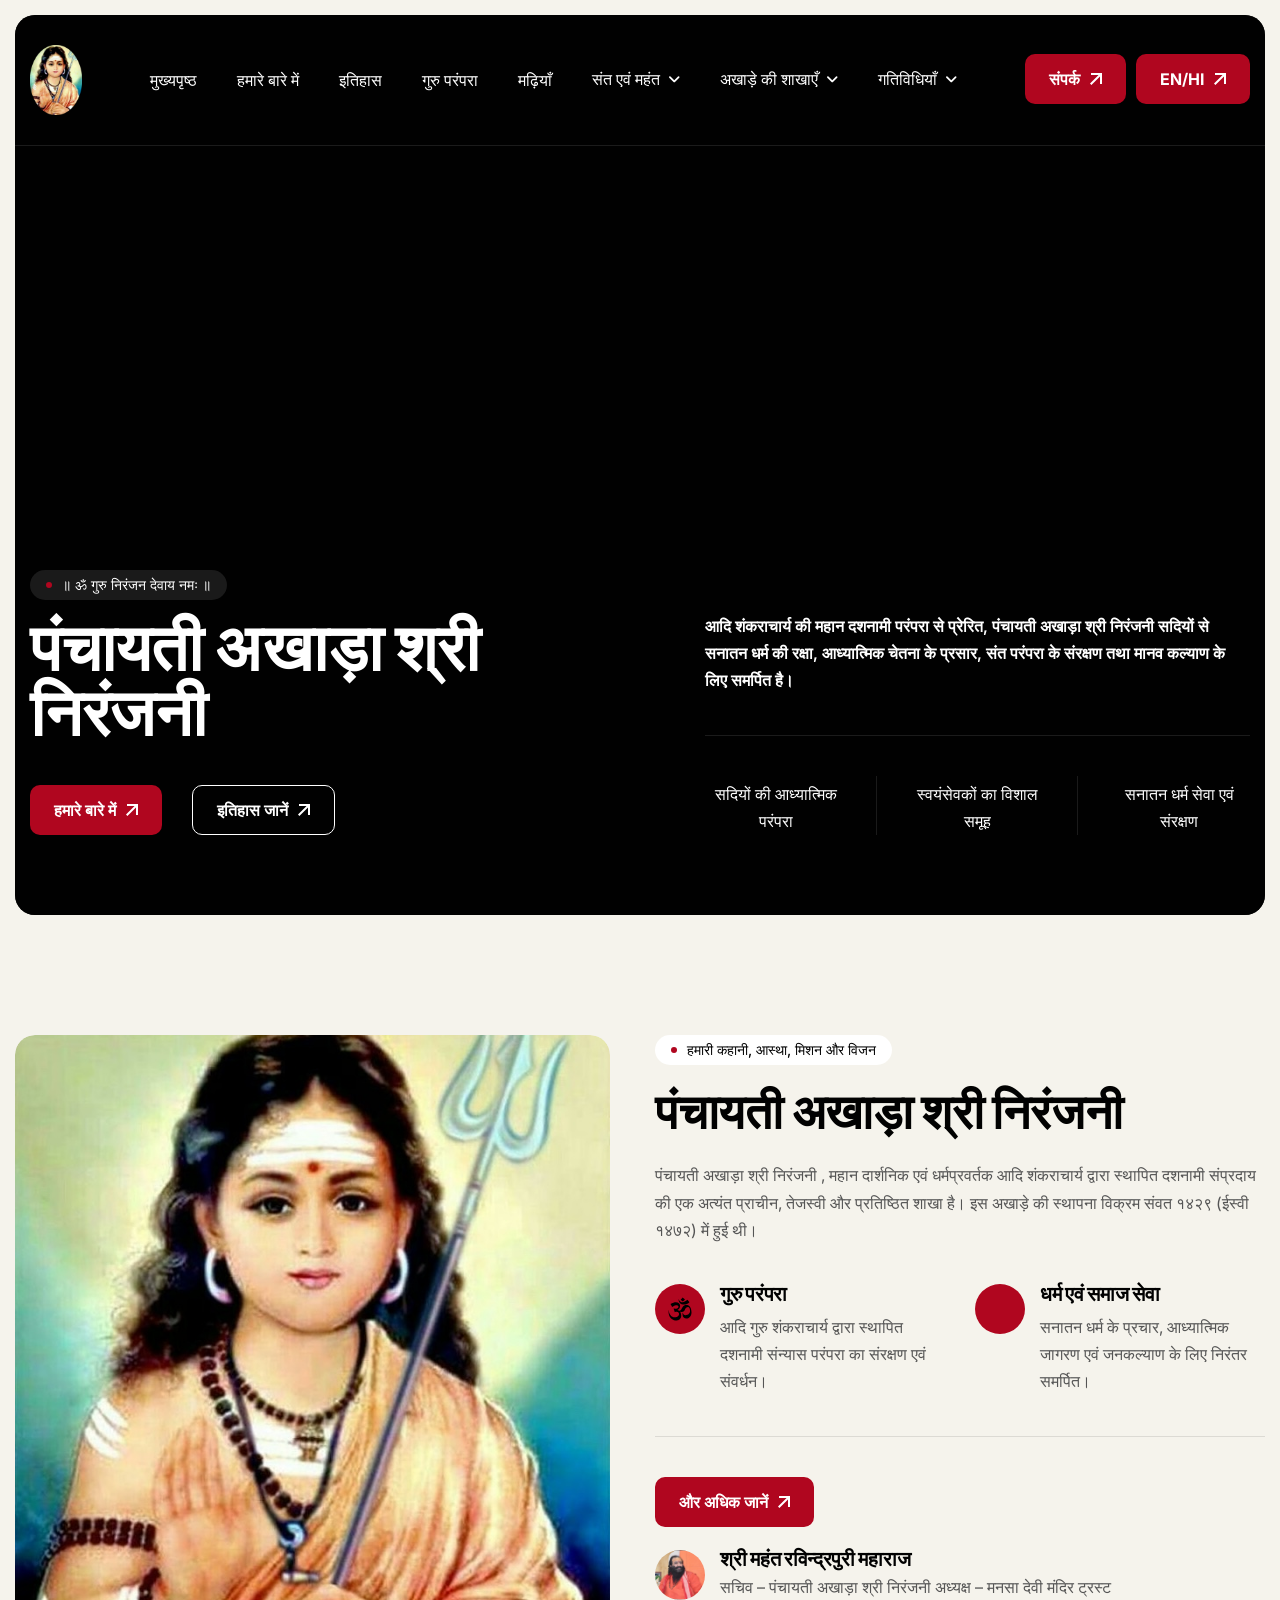
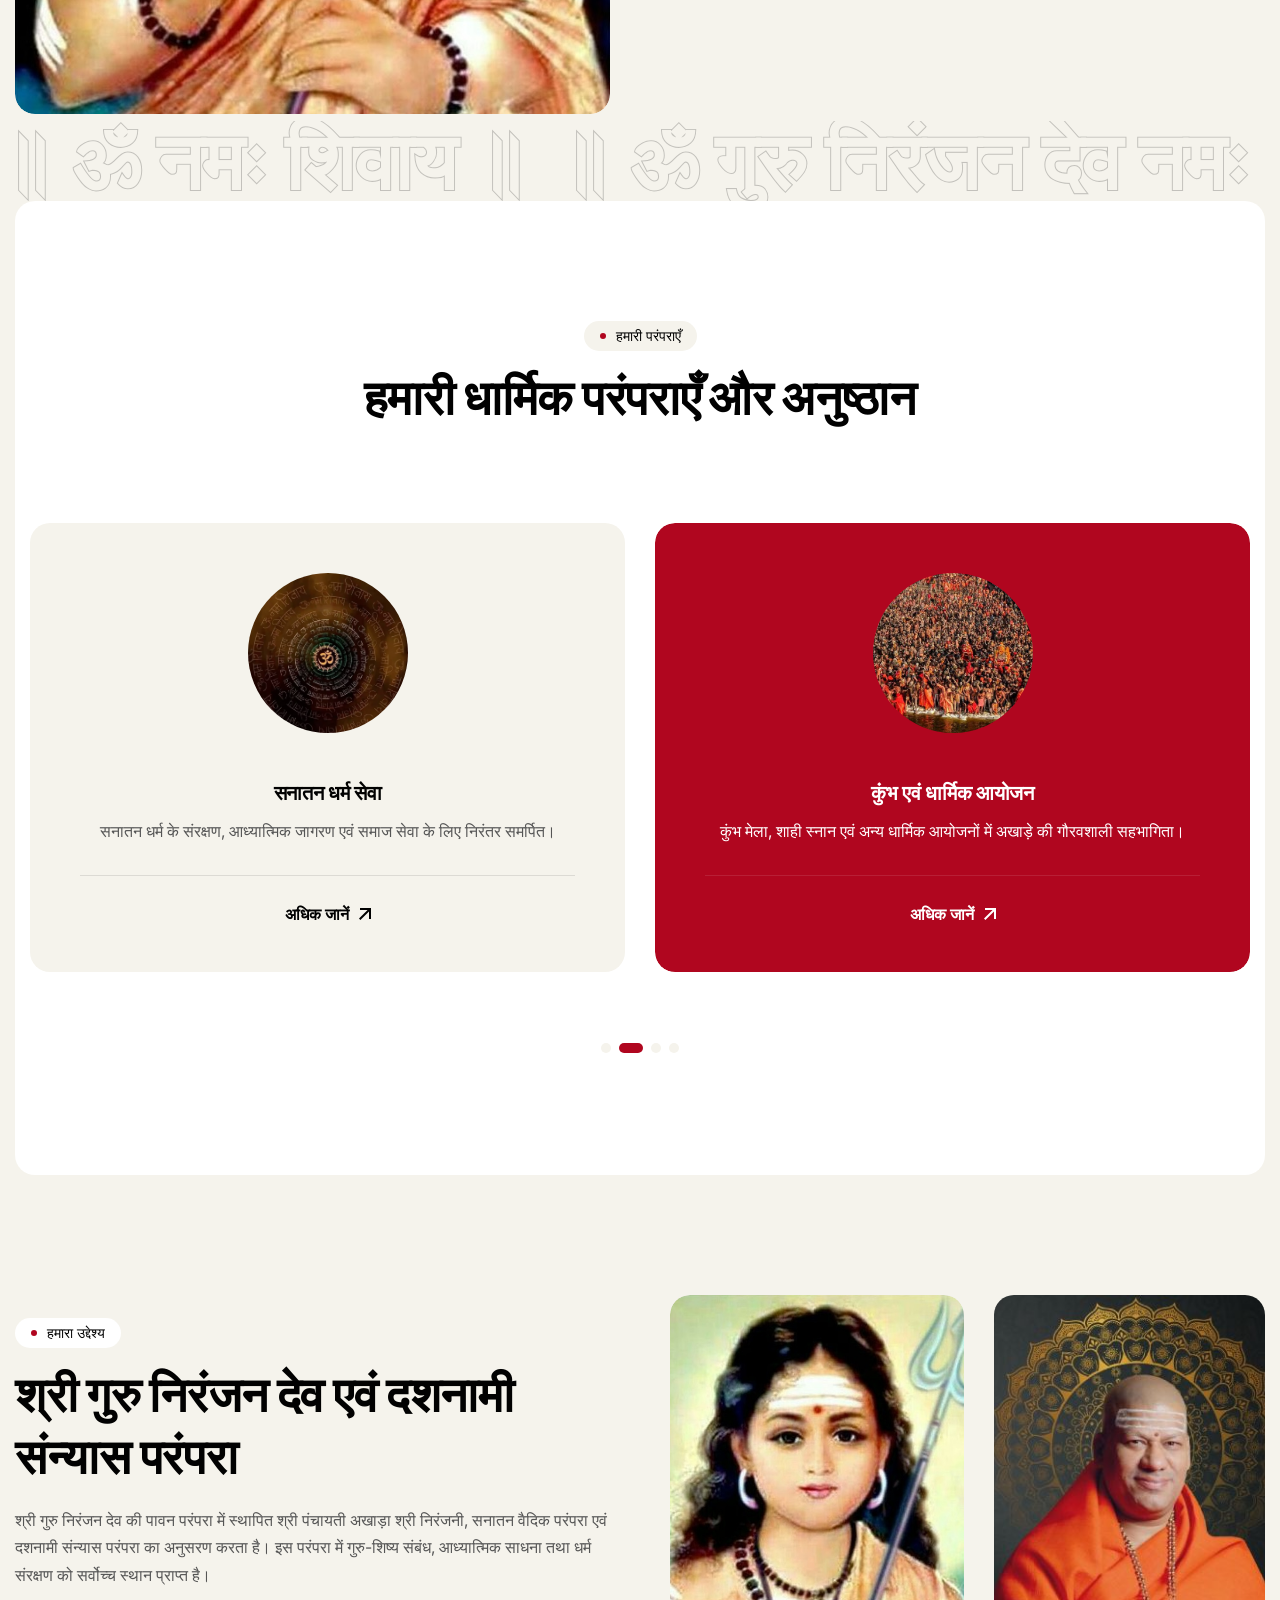
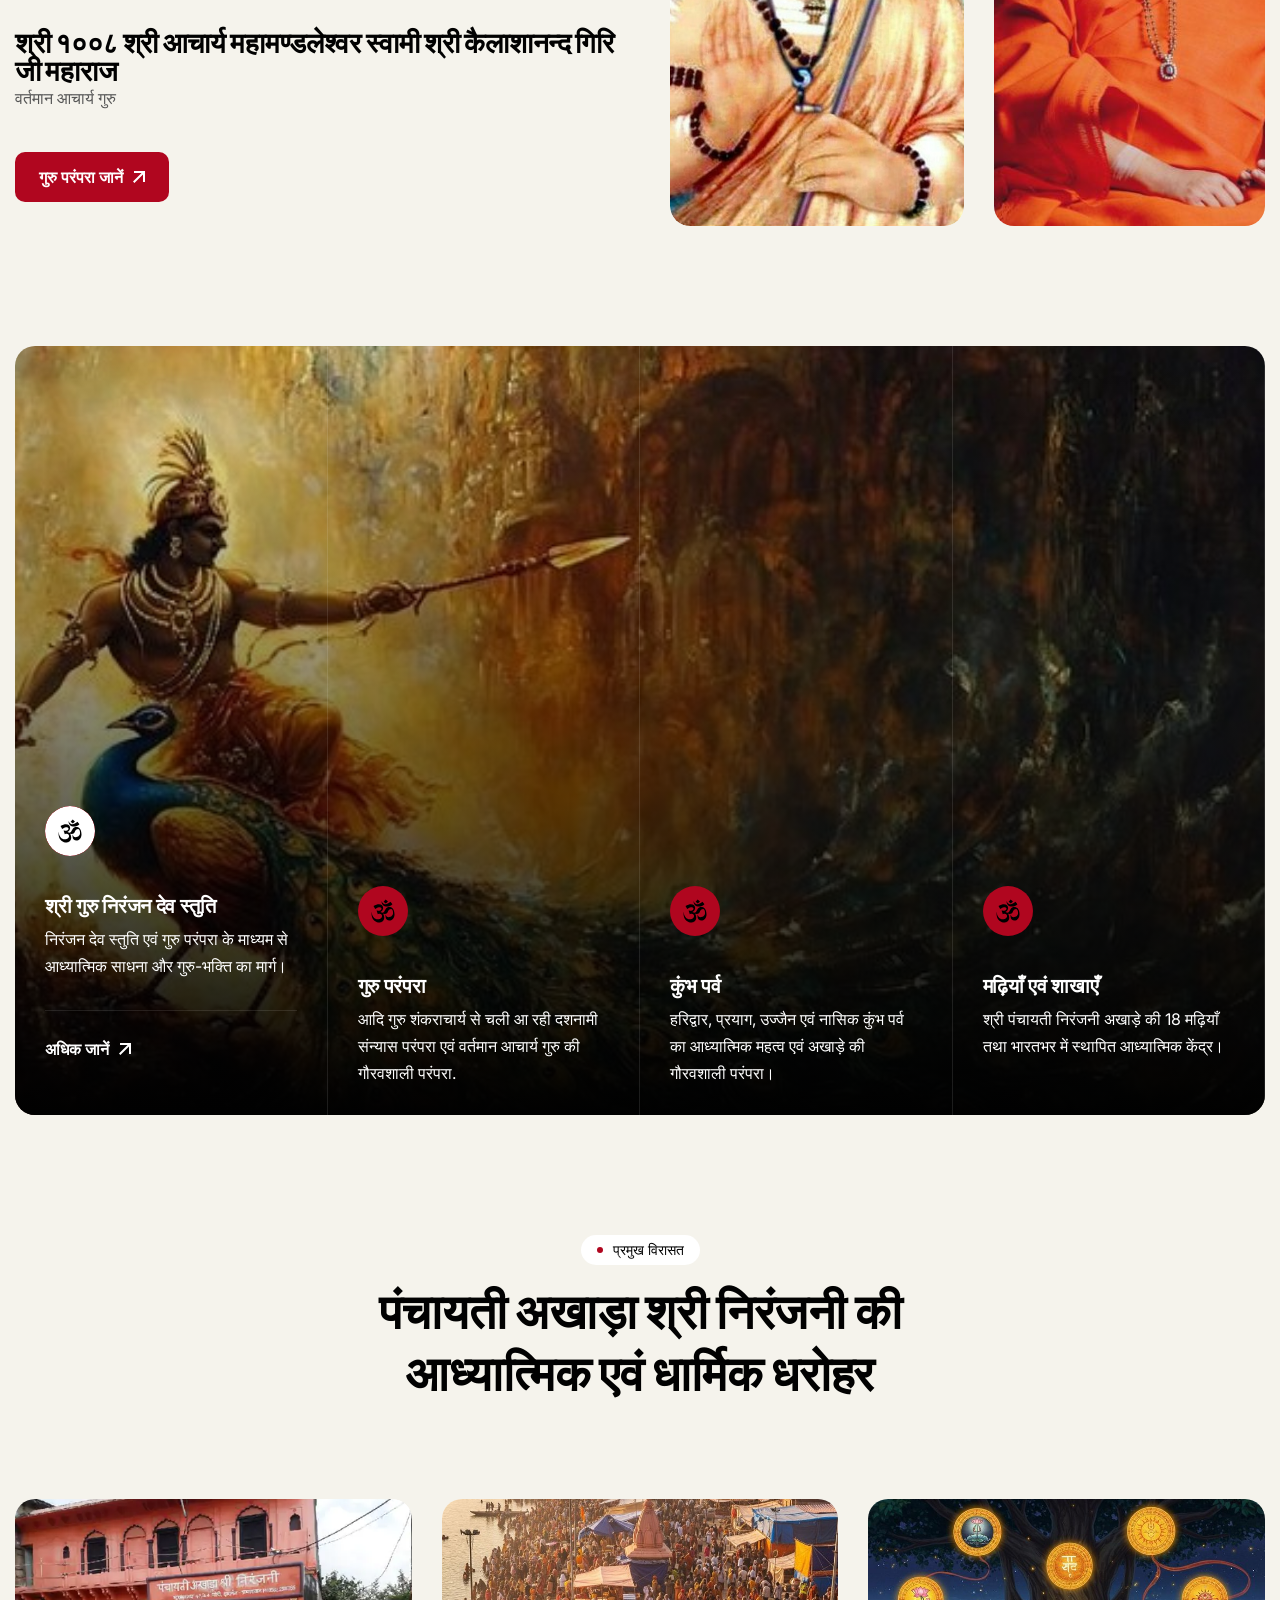
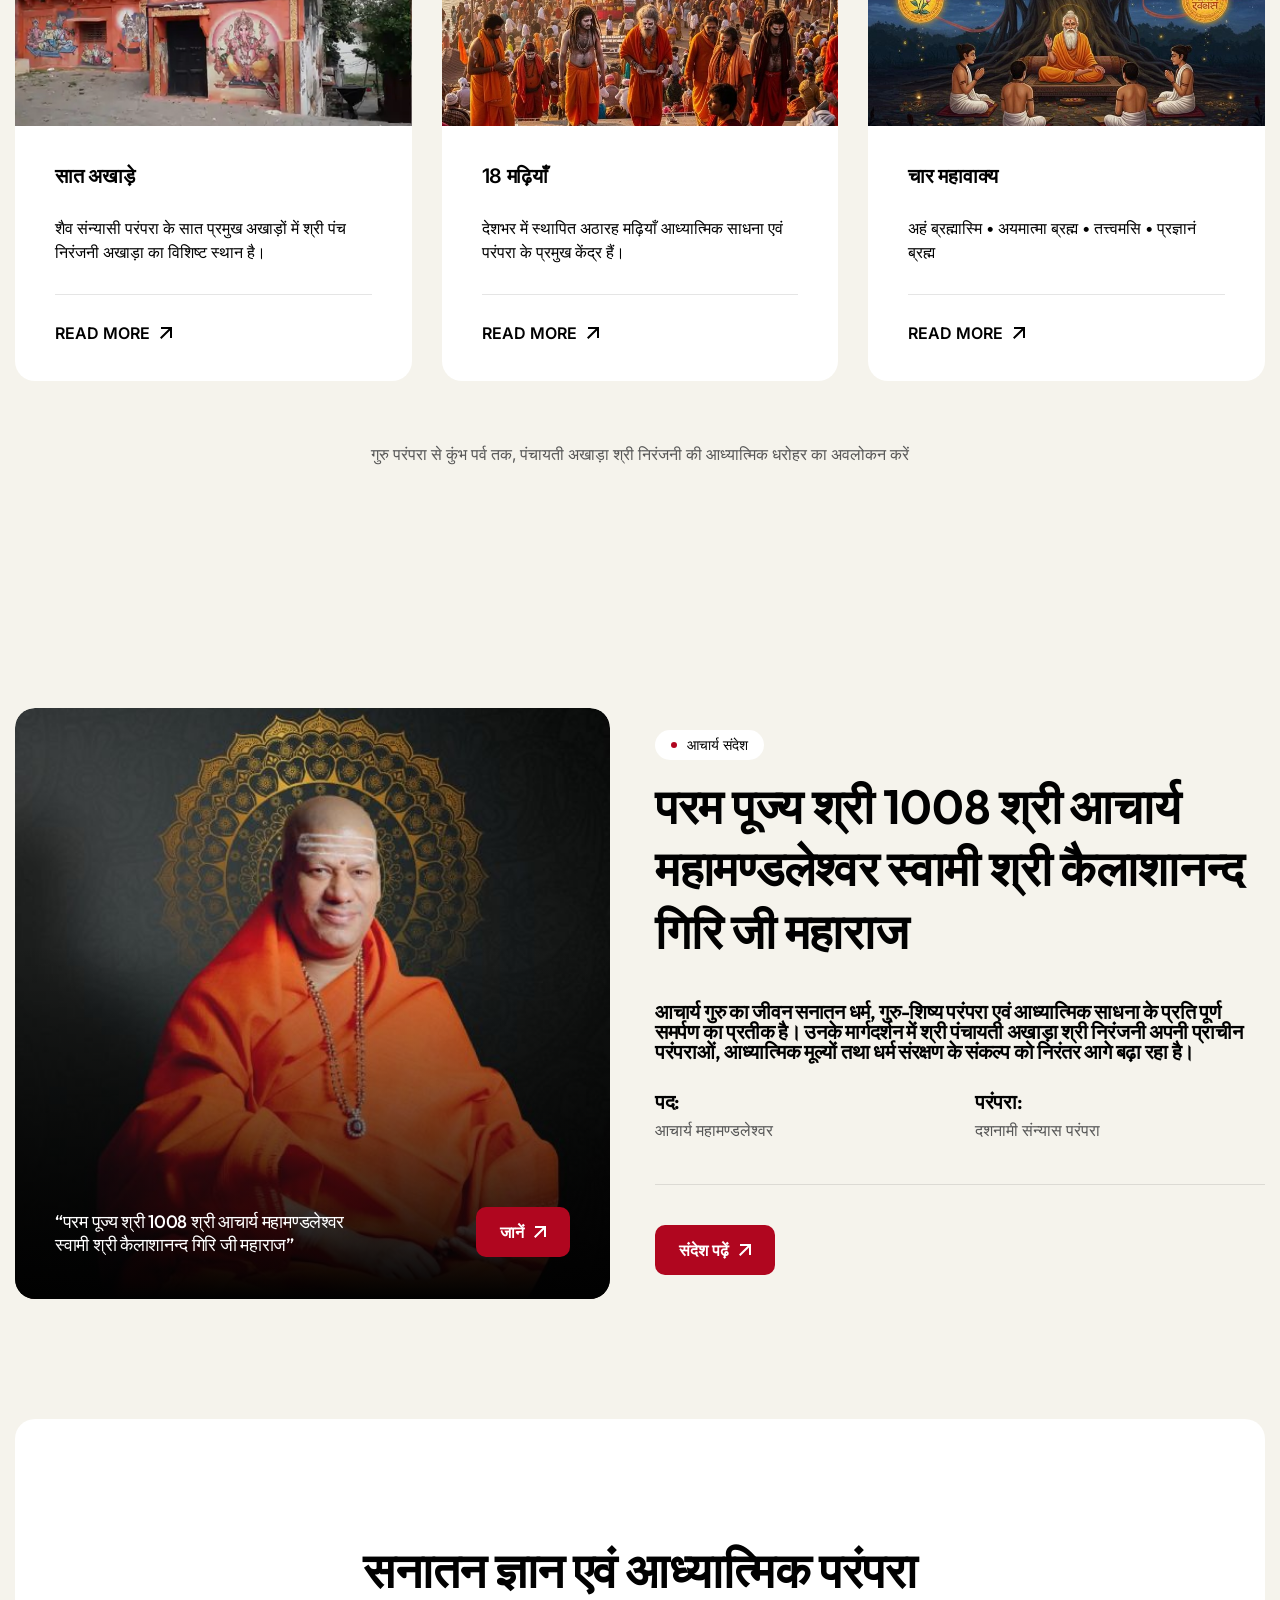
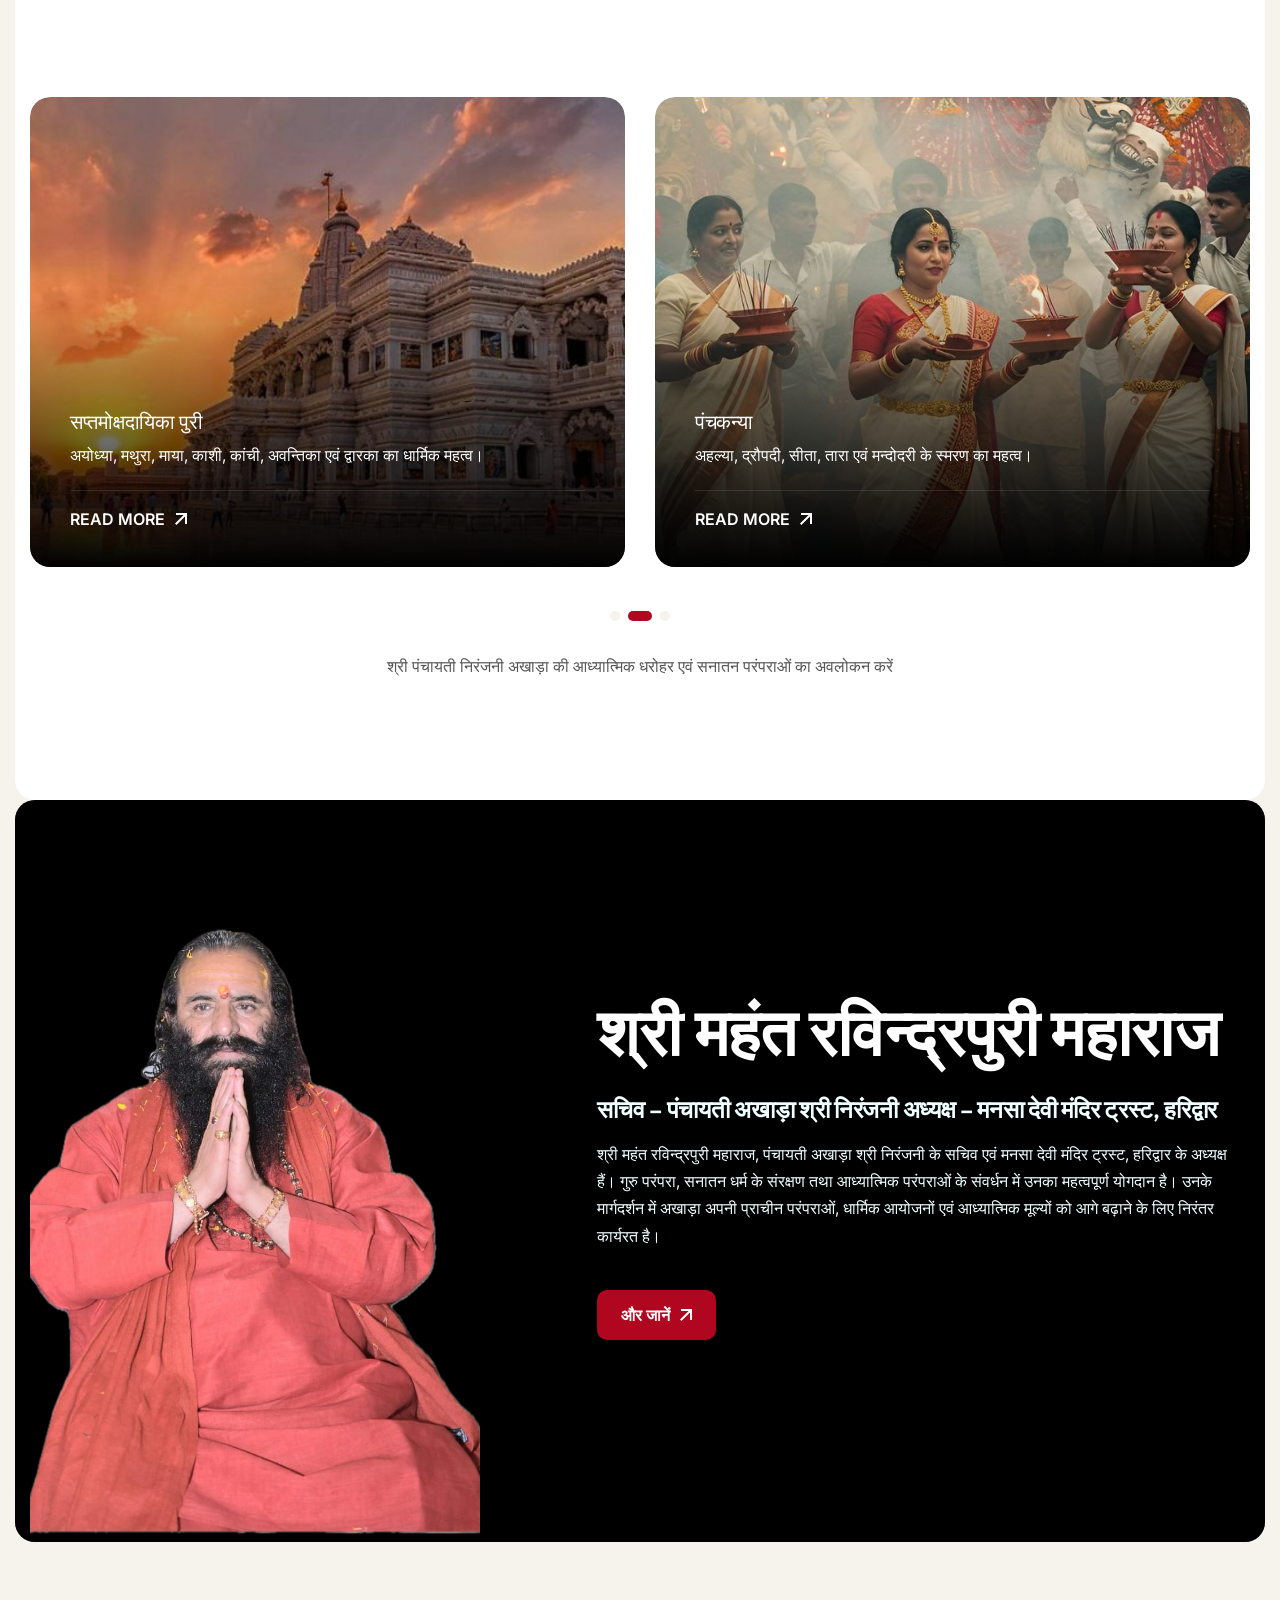
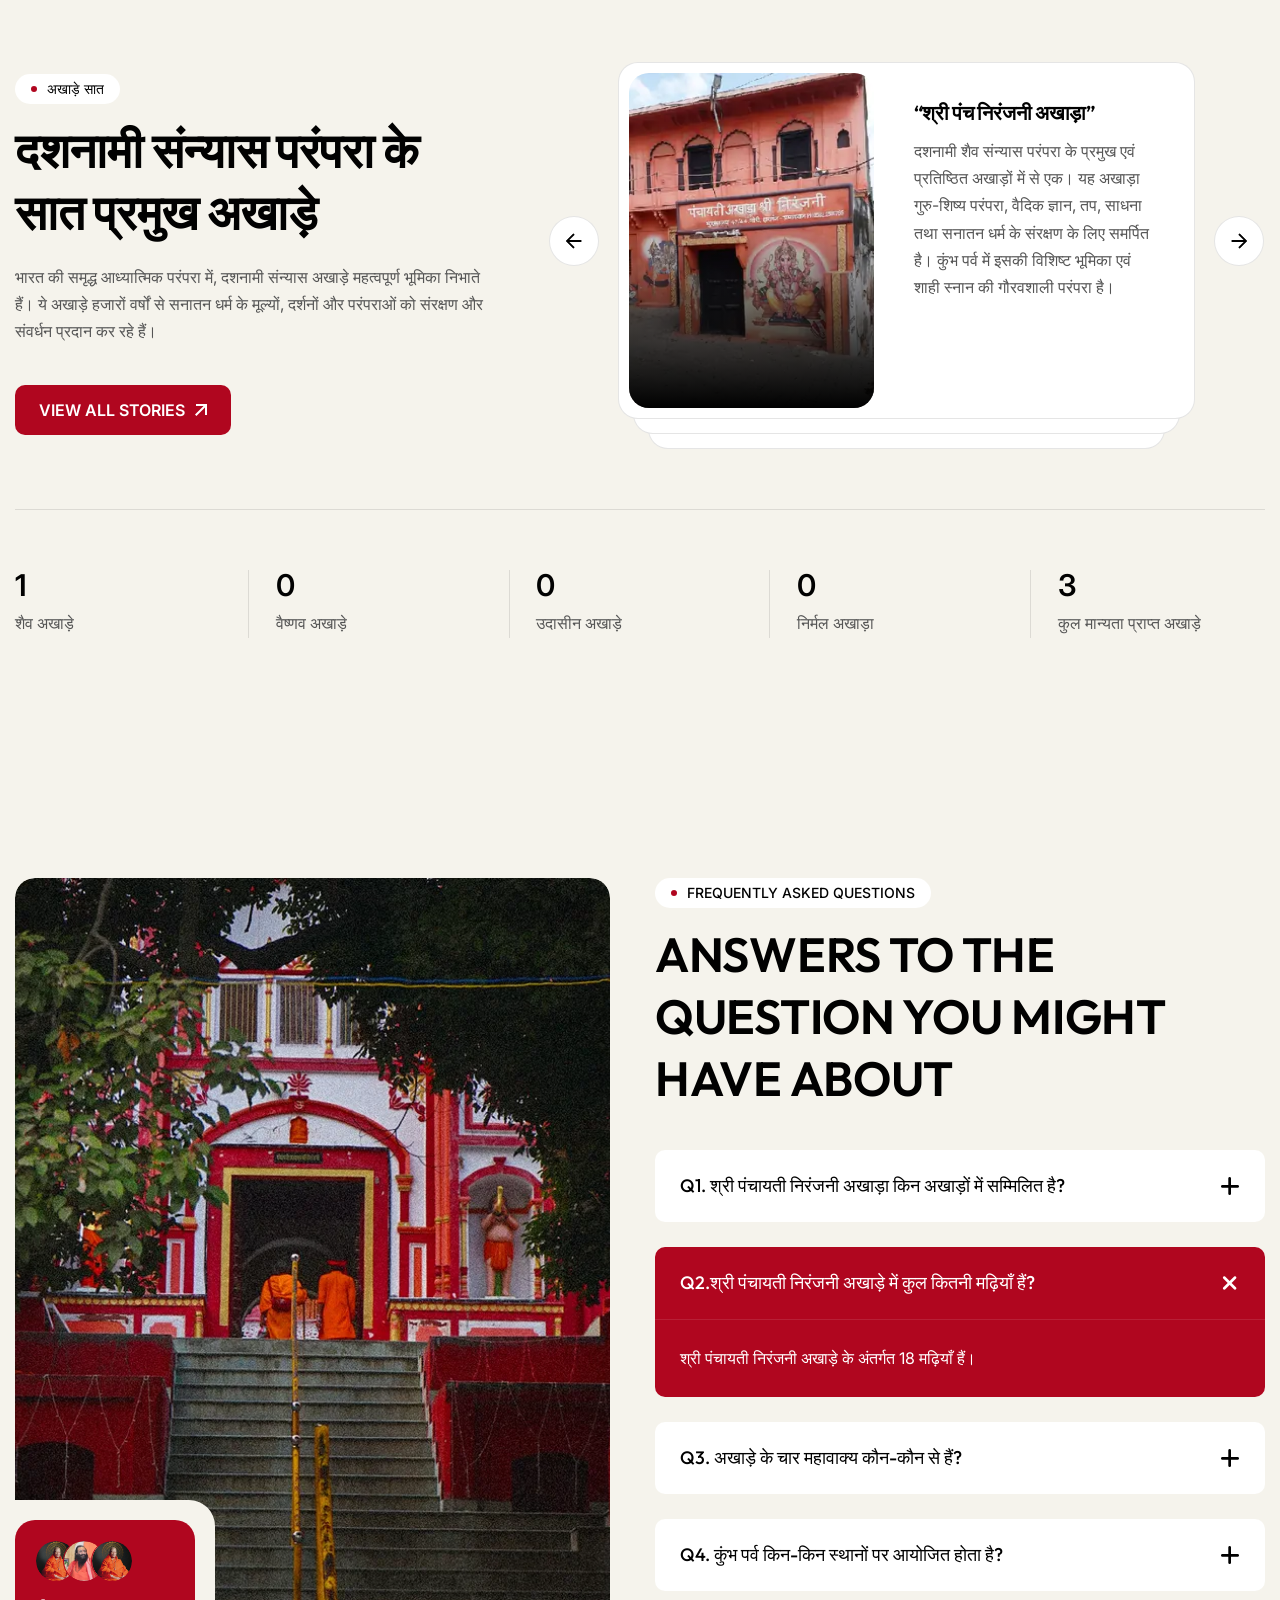
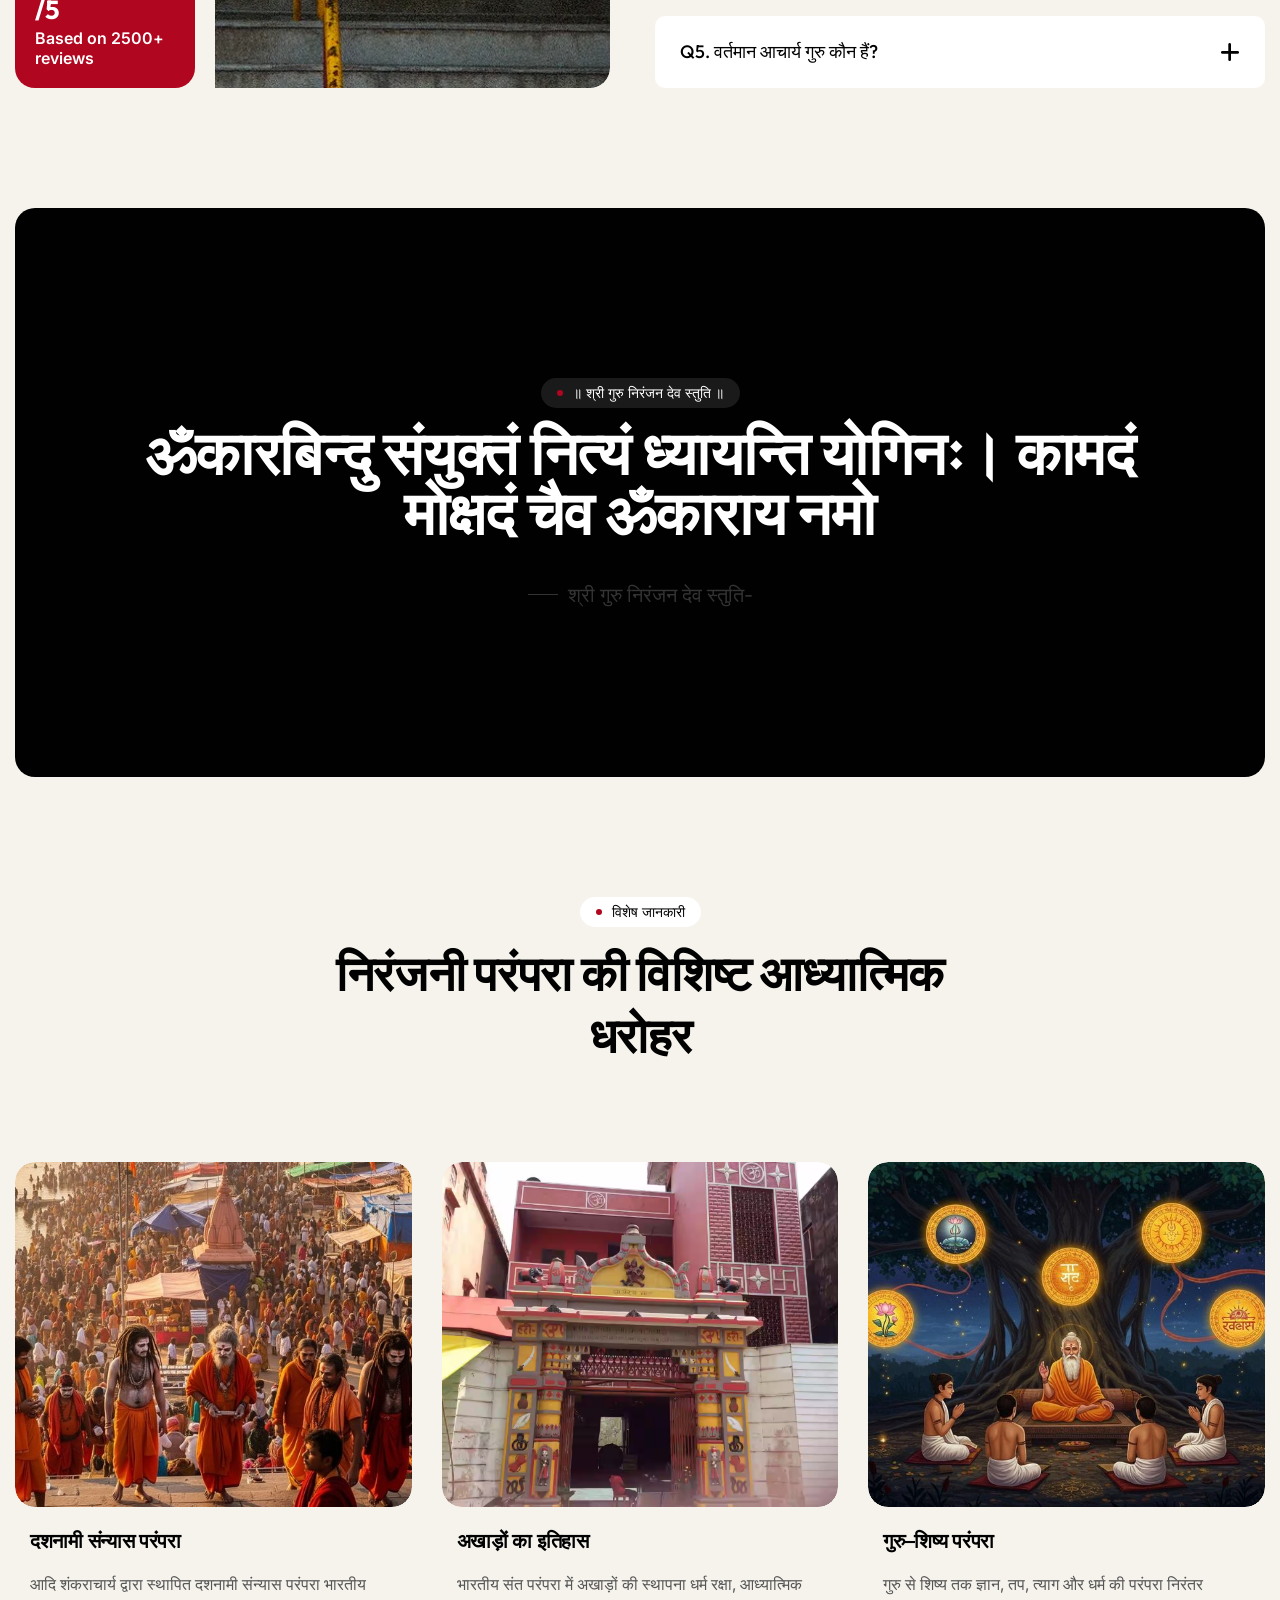
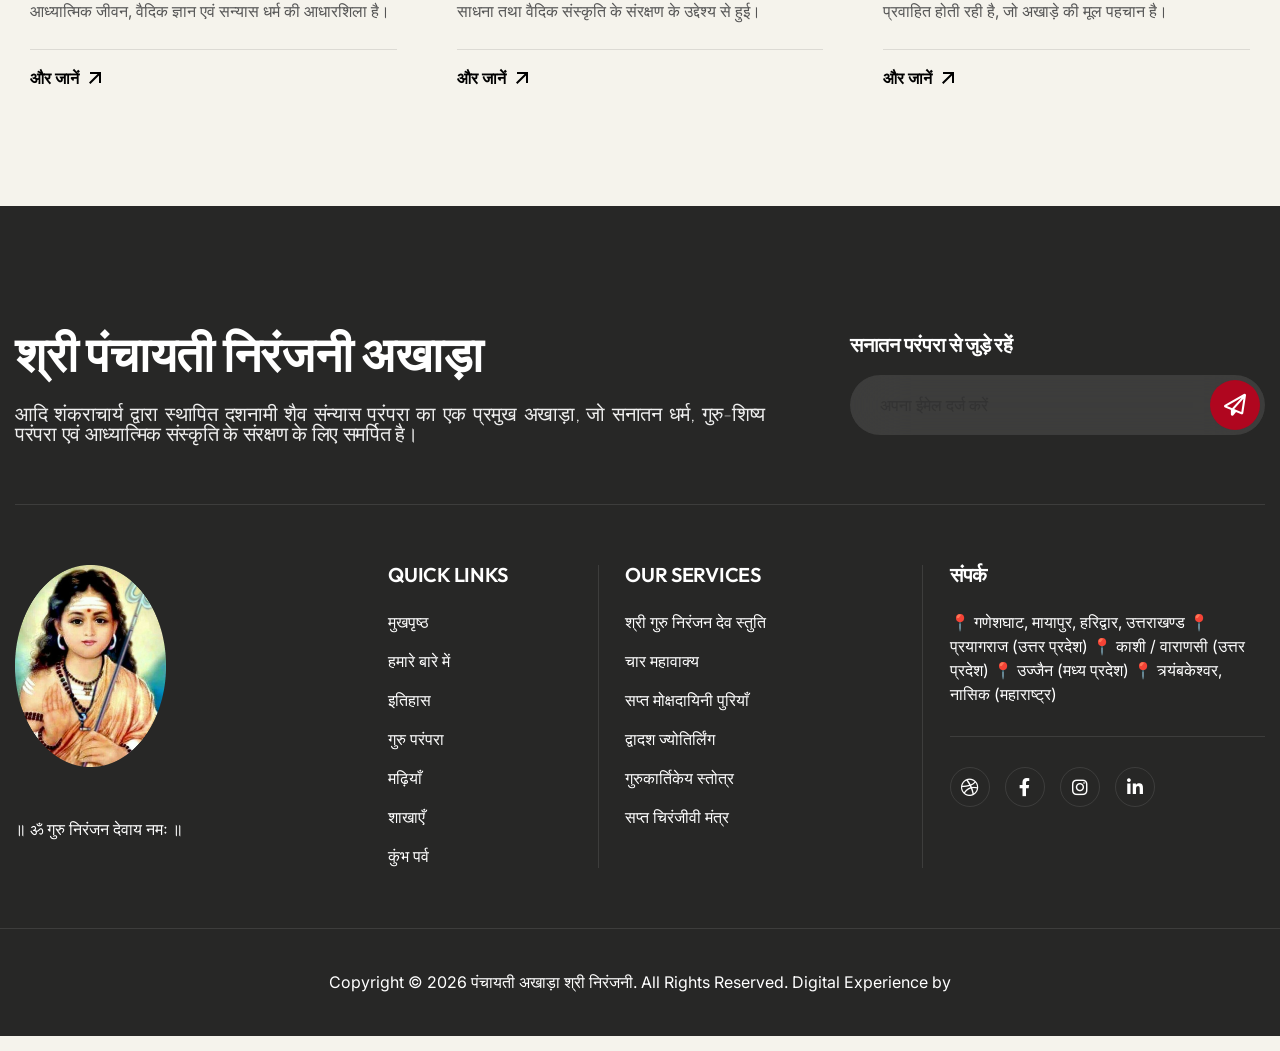
==== commit 958d574e: "Root Files upload about  - Atharv" ====
--- a/index.html
+++ b/index.html
@@ -82,6 +82,64 @@
     <link href="css/plyr.css" rel="stylesheet" />
     <!-- मुख्य कस्टम सीएसएस -->
     <link href="css/custom.css" media="screen" rel="stylesheet" />
+
+<!-- Modern Typography and Styling Overrides -->
+<link rel="preconnect" href="https://fonts.googleapis.com">
+<link rel="preconnect" href="https://fonts.gstatic.com" crossorigin>
+<link href="https://fonts.googleapis.com/css2?family=Outfit:wght@300;400;500;600;700&family=Inter:wght@300;400;500;600&display=swap" rel="stylesheet">
+<style>
+    :root {
+        --primary-font: 'Outfit', sans-serif !important;
+        --secondary-font: 'Inter', sans-serif !important;
+        --text-color: #333;
+        --shadow-soft: 0 10px 30px rgba(0, 0, 0, 0.08);
+    }
+    body, p, span, li, a {
+        font-family: var(--secondary-font) !important;
+    }
+    h1, h2, h3, h4, h5, h6 {
+        font-family: var(--primary-font) !important;
+        font-weight: 600;
+        letter-spacing: -0.3px;
+    }
+    /* Page Header Enhancement */
+    .page-header-box h1 {
+        font-size: 2.8rem;
+        color: #ffffff !important;
+        text-shadow: 2px 2px 15px rgba(0,0,0,0.8);
+        letter-spacing: -0.5px;
+        margin-bottom: 20px;
+    }
+    .page-header-box h1 .line, .page-header-box h1 .word, .page-header-box h1 .char {
+        color: #ffffff !important;
+    }
+    /* Fix messy headings generally */
+    .section-title h2 {
+        line-height: 1.3;
+        margin-bottom: 15px;
+    }
+    /* Clean up general typography */
+    p {
+        line-height: 1.7;
+        color: #555;
+    }
+
+    /* Mobile Language Button */
+    .mobile-lang-wrapper {
+        display: none;
+        align-items: center;
+    }
+    @media (max-width: 991px) {
+        .mobile-lang-wrapper {
+            display: flex !important;
+        }
+        .main-header .navbar-toggle {
+            margin-left: 10px;
+        }
+    }
+
+</style>
+
 </head>
 
 <body>
@@ -122,60 +180,57 @@
                                 <li class="nav-item submenu"><a class="nav-link" data-i18n="auto_key_6" href="#">संत एवं
                                         महंत</a>
                                     <ul>
-                                        <li class="nav-item"><a class="nav-link" data-i18n="auto_key_7"
-                                                href="service-single.html">महामंडलेश्वर</a></li>
-                                        <li class="nav-item"><a class="nav-link" data-i18n="auto_key_8"
-                                                href="blog-single.html">महंत</a></li>
+                                        <li class="nav-item"><a class="nav-link" data-i18n="auto_key_7" href="Swami-Kailashanand-Giri-Jii.html">महामंडलेश्वर</a></li>
+                                        <li class="nav-item"><a class="nav-link" data-i18n="auto_key_8" href="Mahant-Ravinder-Puri.html">महंत</a></li>
                                         <li class="nav-item"><a class="nav-link" data-i18n="auto_key_9"
-                                                href="sermons.html">Sermons</a></li>
+                                                href="#">Sermons</a></li>
                                         <li class="nav-item"><a class="nav-link" data-i18n="auto_key_10"
-                                                href="sermon-single.html">Sermon
+                                                href="#">Sermon
                                                 Details</a>
                                         </li>
                                         <li class="nav-item"><a class="nav-link" data-i18n="auto_key_11"
-                                                href="ministries.html">Our
+                                                href="#">Our
                                                 Ministries</a></li>
                                         <li class="nav-item"><a class="nav-link" data-i18n="auto_key_12"
-                                                href="ministry-single.html">Ministry
+                                                href="#">Ministry
                                                 Details</a>
                                         </li>
                                         <li class="nav-item"><a class="nav-link" data-i18n="auto_key_13"
-                                                href="pastor.html">Pastor</a></li>
+                                                href="#">Pastor</a></li>
                                         <li class="nav-item"><a class="nav-link" data-i18n="auto_key_14"
-                                                href="pastor-single.html">Pastor
+                                                href="#">Pastor
                                                 Details</a>
                                         </li>
                                         <li class="nav-item"><a class="nav-link" data-i18n="auto_key_15"
-                                                href="testimonials.html">Testimonials</a></li>
+                                                href="#">Testimonials</a></li>
                                         <li class="nav-item"><a class="nav-link" data-i18n="auto_key_16"
-                                                href="image-gallery.html">Image
+                                                href="#">Image
                                                 Gallery</a></li>
                                         <li class="nav-item"><a class="nav-link" data-i18n="auto_key_17"
-                                                href="video-gallery.html">Video
+                                                href="#">Video
                                                 Gallery</a></li>
                                         <li class="nav-item"><a class="nav-link" data-i18n="auto_key_18"
-                                                href="faqs.html">FAQs</a></li>
+                                                href="#">FAQs</a></li>
                                         <li class="nav-item"><a class="nav-link" data-i18n="auto_key_19"
-                                                href="404.html">404</a></li>
+                                                href="#">404</a></li>
                                     </ul>
                                 </li>
-                                <li class="nav-item submenu"><a class="nav-link" data-i18n="auto_key_20" href="#">अखाड़े
+                                <li class="nav-item submenu"><a class="nav-link" data-i18n="auto_key_20" href="history.html">अखाड़े
                                         की शाखाएँ</a>
                                     <ul>
                                         <li class="nav-item"><a class="nav-link" data-i18n="auto_key_21"
-                                                href="service-single.html">देशभर की
+                                                href="guru_tradition.html">देशभर की
                                                 शाखाएँ</a>
                                         </li>
-                                        <li class="nav-item"><a class="nav-link" data-i18n="auto_key_8"
-                                                href="blog-single.html">महंत</a></li>
+                                        <li class="nav-item"><a class="nav-link" data-i18n="auto_key_8" href="Mahant-Ravinder-Puri.html">महंत</a></li>
                                         <li class="nav-item"><a class="nav-link" data-i18n="auto_key_22"
-                                                href="sermons.html">अखाड़े की
+                                                href="#">अखाड़े की
                                                 शाखाएँ</a></li>
                                         <li class="nav-item"><a class="nav-link" data-i18n="auto_key_23"
-                                                href="sermon-single.html">हमारी
+                                                href="#">हमारी
                                                 शाखाएँ</a></li>
                                         <li class="nav-item"><a class="nav-link" data-i18n="auto_key_24"
-                                                href="ministries.html">शाखा केंद्र</a>
+                                                href="madhiyas.html">शाखा केंद्र</a>
                                         </li>
                                     </ul>
                                 </li>
@@ -183,17 +238,15 @@
                                         href="#">गतिविधियाँ</a>
                                     <ul>
                                         <li class="nav-item"><a class="nav-link" data-i18n="auto_key_26"
-                                                href="service-single.html">कार्यक्रम</a></li>
+                                                href="#">कार्यक्रम</a></li>
                                         <li class="nav-item"><a class="nav-link" data-i18n="auto_key_27"
-                                                href="blog-single.html">कुंभ मेला</a>
+                                                href="#">कुंभ मेला</a>
                                         </li>
-                                        <li class="nav-item"><a class="nav-link" data-i18n="auto_key_28"
-                                                href="sermons.html">चित्रावली</a></li>
-                                        <li class="nav-item"><a class="nav-link" data-i18n="auto_key_29"
-                                                href="sermon-single.html">समाचार</a>
+                                        <li class="nav-item"><a class="nav-link" data-i18n="auto_key_28" href="gallery.html">चित्रावली</a></li>
+                                        <li class="nav-item"><a class="nav-link" data-i18n="auto_key_29" href="news.html">समाचार</a>
                                         </li>
                                         <li class="nav-item"><a class="nav-link" data-i18n="auto_key_30"
-                                                href="ministries.html">दान</a></li>
+                                                href="#">दान</a></li>
                                     </ul>
                                 </li>
                             </ul>
@@ -418,7 +471,7 @@
                                     <!-- Tradition मद Start -->
                                     <div class="service-item">
                                         <div class="service-item-image">
-                                            <a data-cursor-text="View" href="service-single.html">
+                                            <a data-cursor-text="View" href="#">
                                                 <figure class="image-anime">
                                                     <img alt="" src="images/guru.jpg" />
                                                 </figure>
@@ -442,7 +495,7 @@
                                     <!-- Tradition मद Start -->
                                     <div class="service-item">
                                         <div class="service-item-image">
-                                            <a data-cursor-text="View" href="service-single.html">
+                                            <a data-cursor-text="View" href="#">
                                                 <figure class="image-anime">
                                                     <img alt="" src="images/om-image.jpg" />
                                                 </figure>
@@ -466,7 +519,7 @@
                                     <!-- Tradition मद Start -->
                                     <div class="service-item">
                                         <div class="service-item-image">
-                                            <a data-cursor-text="View" href="service-single.html">
+                                            <a data-cursor-text="View" href="#">
                                                 <figure class="image-anime">
                                                     <img alt="" src="images/snan.jpg" />
                                                 </figure>
@@ -551,7 +604,7 @@
                         <div class="our-mission-footer wow fadeInUp" data-wow-delay="0.6s">
                             <!-- Guru Tradition Button Start -->
                             <div class="mission-btn">
-                                <a class="btn-default" data-i18n="auto_key_67" href="contact.html">गुरु परंपरा जानें</a>
+                                <a class="btn-default" data-i18n="auto_key_67" href="#">गुरु परंपरा जानें</a>
                             </div>
                             <!-- Guru Tradition Button End -->
                         </div>
@@ -606,7 +659,7 @@
                                                 आध्यात्मिक साधना और गुरु-भक्ति का मार्ग।</p>
                                         </div>
                                         <div class="interactive-process-item-btn">
-                                            <a class="readmore-btn" data-i18n="auto_key_70" href="contact.html">अधिक
+                                            <a class="readmore-btn" data-i18n="auto_key_70" href="#">अधिक
                                                 जानें</a>
                                         </div>
                                     </div>
@@ -631,7 +684,7 @@
                                                 परंपरा एवं वर्तमान आचार्य गुरु की गौरवशाली परंपरा.</p>
                                         </div>
                                         <div class="interactive-process-item-btn">
-                                            <a class="readmore-btn" data-i18n="auto_key_70" href="contact.html">अधिक
+                                            <a class="readmore-btn" data-i18n="auto_key_70" href="#">अधिक
                                                 जानें</a>
                                         </div>
                                     </div>
@@ -656,7 +709,7 @@
                                                 आध्यात्मिक महत्व एवं अखाड़े की गौरवशाली परंपरा।</p>
                                         </div>
                                         <div class="interactive-process-item-btn">
-                                            <a class="readmore-btn" data-i18n="auto_key_70" href="contact.html">अधिक
+                                            <a class="readmore-btn" data-i18n="auto_key_70" href="#">अधिक
                                                 जानें</a>
                                         </div>
                                     </div>
@@ -727,7 +780,7 @@
                     <!-- Heritage मद Start -->
                     <div class="sermons-item wow fadeInUp">
                         <div class="sermons-item-image">
-                            <a data-cursor-text="View" href="sermon-single.html">
+                            <a data-cursor-text="View" href="#">
                                 <figure class="image-anime">
                                     <img alt="" src="images/niranjani-akhada.jpg" />
                                 </figure>
@@ -735,7 +788,7 @@
                         </div>
                         <div class="sermons-item-body">
                             <div class="sermons-item-content">
-                                <h2><a data-i18n="auto_key_78" href="sermon-single.html">सात
+                                <h2><a data-i18n="auto_key_78" href="#">सात
                                         अखाड़े</a></h2>
                                 <ul>
                                     <li><span data-i18n="auto_key_79">शैव संन्यासी परंपरा के सात
@@ -743,7 +796,7 @@
                                 </ul>
                             </div>
                             <div class="sermons-item-btn">
-                                <a class="readmore-btn" data-i18n="auto_key_80" href="sermon-single.html">Read More</a>
+                                <a class="readmore-btn" data-i18n="auto_key_80" href="#">Read More</a>
                             </div>
                         </div>
                     </div>
@@ -753,7 +806,7 @@
                     <!-- Heritage मद Start -->
                     <div class="sermons-item wow fadeInUp" data-wow-delay="0.2s">
                         <div class="sermons-item-image">
-                            <a data-cursor-text="View" href="sermon-single.html">
+                            <a data-cursor-text="View" href="#">
                                 <figure class="image-anime">
                                     <img alt="" src="images/waking-sadhu.jpg" />
                                 </figure>
@@ -761,7 +814,7 @@
                         </div>
                         <div class="sermons-item-body">
                             <div class="sermons-item-content">
-                                <h2><a data-i18n="auto_key_81" href="sermon-single.html">18
+                                <h2><a data-i18n="auto_key_81" href="#">18
                                         मढ़ियाँ</a></h2>
                                 <ul>
                                     <li><span data-i18n="auto_key_82">देशभर में स्थापित अठारह
@@ -769,7 +822,7 @@
                                 </ul>
                             </div>
                             <div class="sermons-item-btn">
-                                <a class="readmore-btn" data-i18n="auto_key_80" href="sermon-single.html">Read More</a>
+                                <a class="readmore-btn" data-i18n="auto_key_80" href="#">Read More</a>
                             </div>
                         </div>
                     </div>
@@ -779,7 +832,7 @@
                     <!-- Heritage मद Start -->
                     <div class="sermons-item wow fadeInUp" data-wow-delay="0.4s">
                         <div class="sermons-item-image">
-                            <a data-cursor-text="View" href="sermon-single.html">
+                            <a data-cursor-text="View" href="#">
                                 <figure class="image-anime">
                                     <img alt="" src="images/ved.jpg" />
                                 </figure>
@@ -787,7 +840,7 @@
                         </div>
                         <div class="sermons-item-body">
                             <div class="sermons-item-content">
-                                <h2><a data-i18n="auto_key_83" href="sermon-single.html">चार
+                                <h2><a data-i18n="auto_key_83" href="#">चार
                                         महावाक्य</a></h2>
                                 <ul>
                                     <li><span data-i18n="auto_key_84">अहं ब्रह्मास्मि •
@@ -795,7 +848,7 @@
                                 </ul>
                             </div>
                             <div class="sermons-item-btn">
-                                <a class="readmore-btn" data-i18n="auto_key_80" href="sermon-single.html">Read More</a>
+                                <a class="readmore-btn" data-i18n="auto_key_80" href="#">Read More</a>
                             </div>
                         </div>
                     </div>
@@ -838,7 +891,7 @@
                             </div>
                             <div class="event-image-info-btn">
                                 <a class="btn-default btn-highlighted" data-i18n="auto_key_88"
-                                    href="kailash-ji.html">जानें</a>
+                                    href="Swami-Kailashanand-Giri-Jii.html">जानें</a>
                             </div>
                         </div>
                         <!-- घटनाएँ Image Info Box End -->
@@ -887,7 +940,7 @@
                         <!-- Quote Item List End -->
                         <!-- Quote Content Button Start -->
                         <div class="event-content-btn wow fadeInUp" data-wow-delay="0.8s">
-                            <a class="btn-default" data-i18n="auto_key_96" href="contact.html">संदेश पढ़ें</a>
+                            <a class="btn-default" data-i18n="auto_key_96" href="Swami-Kailashanand-Giri-Jii.html">संदेश पढ़ें</a>
                         </div>
                         <!-- Quote Content Button End -->
                     </div>
@@ -922,7 +975,7 @@
                                     <!-- Knowledge मद Start -->
                                     <div class="ministries-item">
                                         <div class="ministries-item-image">
-                                            <a data-cursor-text="View" href="ministry-single.html">
+                                            <a data-cursor-text="View" href="#">
                                                 <figure>
                                                     <img alt="" src="images/12jyotirling.jpg" />
                                                 </figure>
@@ -930,14 +983,14 @@
                                         </div>
                                         <div class="ministries-item-body">
                                             <div class="ministries-item-content">
-                                                <h2><a data-i18n="auto_key_98" href="ministry-single.html">द्वादश
+                                                <h2><a data-i18n="auto_key_98" href="#">द्वादश
                                                         ज्योतिर्लिंग</a></h2>
                                                 <p data-i18n="auto_key_99">भगवान शिव को समर्पित बारह ज्योतिर्लिंग भारत
                                                     की आध्यात्मिक चेतना के केंद्र हैं।</p>
                                             </div>
                                             <div class="ministries-item-btn">
                                                 <a class="readmore-btn" data-i18n="auto_key_80"
-                                                    href="ministry-single.html">Read More</a>
+                                                    href="#">Read More</a>
                                             </div>
                                         </div>
                                     </div>
@@ -949,7 +1002,7 @@
                                     <!-- Knowledge मद Start -->
                                     <div class="ministries-item">
                                         <div class="ministries-item-image">
-                                            <a data-cursor-text="View" href="ministry-single.html">
+                                            <a data-cursor-text="View" href="#">
                                                 <figure>
                                                     <img alt="" src="images/Mathura.jpg" />
                                                 </figure>
@@ -958,13 +1011,13 @@
                                         <div class="ministries-item-body">
                                             <div class="ministries-item-content">
                                                 <h2><a data-i18n="auto_key_100"
-                                                        href="ministry-single.html">सप्तमोक्षदायिका पुरी</a></h2>
+                                                        href="#">सप्तमोक्षदायिका पुरी</a></h2>
                                                 <p data-i18n="auto_key_101">अयोध्या, मथुरा, माया, काशी, कांची, अवन्तिका
                                                     एवं द्वारका का धार्मिक महत्व।</p>
                                             </div>
                                             <div class="ministries-item-btn">
                                                 <a class="readmore-btn" data-i18n="auto_key_80"
-                                                    href="ministry-single.html">Read More</a>
+                                                    href="#">Read More</a>
                                             </div>
                                         </div>
                                     </div>
@@ -976,7 +1029,7 @@
                                     <!-- Knowledge मद Start -->
                                     <div class="ministries-item">
                                         <div class="ministries-item-image">
-                                            <a data-cursor-text="View" href="ministry-single.html">
+                                            <a data-cursor-text="View" href="#">
                                                 <figure>
                                                     <img alt="" src="images/12.jpg" />
                                                 </figure>
@@ -984,14 +1037,14 @@
                                         </div>
                                         <div class="ministries-item-body">
                                             <div class="ministries-item-content">
-                                                <h2><a data-i18n="auto_key_102" href="ministry-single.html">पंचकन्या</a>
+                                                <h2><a data-i18n="auto_key_102" href="#">पंचकन्या</a>
                                                 </h2>
                                                 <p data-i18n="auto_key_103">अहल्या, द्रौपदी, सीता, तारा एवं मन्दोदरी के
                                                     स्मरण का महत्व।</p>
                                             </div>
                                             <div class="ministries-item-btn">
                                                 <a class="readmore-btn" data-i18n="auto_key_80"
-                                                    href="ministry-single.html">Read More</a>
+                                                    href="#">Read More</a>
                                             </div>
                                         </div>
                                     </div>
@@ -1037,8 +1090,8 @@
                             <h1 class="text-anime-style-3" data-cursor="-opaque" data-i18n="auto_key_106">श्री महंत
                                 रविन्द्रपुरी महाराज</h1> <br /><br />
                             <h4 class="text-anime-style-3" data-i18n="auto_key_107" data-wow-delay="0.2s"
-                                style="color: azure;">सचिव – पंचायती
-                                अखाड़ा श्री निरंजनी<br />
+                                style="color: azure;">
+                                अध्यक्ष – पंचायती अखाड़ा श्री निरंजनी<br><br>
                                 अध्यक्ष – मनसा देवी मंदिर ट्रस्ट, हरिद्वार</h4>
                             <p class="wow fadeInUp" data-i18n="auto_key_108" data-wow-delay="0.4s"
                                 style="color: azure;">श्री महंत रविन्द्रपुरी
@@ -1051,7 +1104,7 @@
                         <!-- Section Title End -->
                         <!-- CTA Content Button Start -->
                         <div class="cta-content-btn wow fadeInUp" data-wow-delay="0.4s">
-                            <a class="btn-default btn-highlighted" data-i18n="auto_key_109" href="contact.html">और
+                            <a class="btn-default btn-highlighted" data-i18n="auto_key_109" href="Mahant-Ravinder-Puri.html">और
                                 जानें</a>
                         </div>
                         <!-- CTA Content Button End -->
@@ -1083,7 +1136,7 @@
                         <!-- Section Title End -->
                         <!-- Akhada Content Button Start -->
                         <div class="testimonial-content-btn wow fadeInUp" data-wow-delay="0.4s">
-                            <a class="btn-default" data-i18n="auto_key_113" href="testimonials.html">View All
+                            <a class="btn-default" data-i18n="auto_key_113" href="#">View All
                                 Stories</a>
                         </div>
                         <!-- Akhada Content Button End -->
@@ -1555,7 +1608,7 @@
                     <!-- पोस्ट Item Start -->
                     <div class="post-item wow fadeInUp">
                         <div class="post-item-image">
-                            <a data-cursor-text="View" href="blog-single.html">
+                            <a data-cursor-text="View" href="#">
                                 <figure class="image-anime">
                                     <img alt="" src="images/waking-sadhu.jpg" />
                                 </figure>
@@ -1563,13 +1616,13 @@
                         </div>
                         <div class="post-item-body">
                             <div class="post-item-content">
-                                <h2><a data-i18n="auto_key_95" href="blog-single.html">दशनामी संन्यास परंपरा</a></h2>
+                                <h2><a data-i18n="auto_key_95" href="#">दशनामी संन्यास परंपरा</a></h2>
                                 <br />
                                 <p data-i18n="auto_key_154">आदि शंकराचार्य द्वारा स्थापित दशनामी संन्यास परंपरा भारतीय
                                     आध्यात्मिक जीवन, वैदिक ज्ञान एवं सन्यास धर्म की आधारशिला है। </p>
                             </div>
                             <div class="post-item-btn">
-                                <a class="readmore-btn" data-i18n="auto_key_155" href="blog-single.html">और जानें</a>
+                                <a class="readmore-btn" data-i18n="auto_key_155" href="#">और जानें</a>
                             </div>
                         </div>
                     </div>
@@ -1579,7 +1632,7 @@
                     <!-- पोस्ट Item Start -->
                     <div class="post-item wow fadeInUp" data-wow-delay="0.2s">
                         <div class="post-item-image">
-                            <a data-cursor-text="View" href="blog-single.html">
+                            <a data-cursor-text="View" href="#">
                                 <figure class="image-anime">
                                     <img alt="" src="images/juna-akhada.jpg" />
                                 </figure>
@@ -1587,13 +1640,13 @@
                         </div>
                         <div class="post-item-body">
                             <div class="post-item-content">
-                                <h2><a data-i18n="auto_key_156" href="blog-single.html">अखाड़ों का इतिहास</a></h2>
+                                <h2><a data-i18n="auto_key_156" href="#">अखाड़ों का इतिहास</a></h2>
                                 <br />
                                 <p data-i18n="auto_key_157">भारतीय संत परंपरा में अखाड़ों की स्थापना धर्म रक्षा,
                                     आध्यात्मिक साधना तथा वैदिक संस्कृति के संरक्षण के उद्देश्य से हुई। </p>
                             </div>
                             <div class="post-item-btn">
-                                <a class="readmore-btn" data-i18n="auto_key_155" href="blog-single.html">और जानें</a>
+                                <a class="readmore-btn" data-i18n="auto_key_155" href="#">और जानें</a>
                             </div>
                         </div>
                     </div>
@@ -1603,7 +1656,7 @@
                     <!-- पोस्ट Item Start -->
                     <div class="post-item wow fadeInUp" data-wow-delay="0.4s">
                         <div class="post-item-image">
-                            <a data-cursor-text="View" href="blog-single.html">
+                            <a data-cursor-text="View" href="#">
                                 <figure class="image-anime">
                                     <img alt="" src="images/ved.jpg" />
                                 </figure>
@@ -1611,13 +1664,13 @@
                         </div>
                         <div class="post-item-body">
                             <div class="post-item-content">
-                                <h2><a data-i18n="auto_key_158" href="blog-single.html">गुरु–शिष्य परंपरा</a></h2>
+                                <h2><a data-i18n="auto_key_158" href="#">गुरु–शिष्य परंपरा</a></h2>
                                 <br />
                                 <p data-i18n="auto_key_159">गुरु से शिष्य तक ज्ञान, तप, त्याग और धर्म की परंपरा निरंतर
                                     प्रवाहित होती रही है, जो अखाड़े की मूल पहचान है। </p>
                             </div>
                             <div class="post-item-btn">
-                                <a class="readmore-btn" data-i18n="auto_key_155" href="blog-single.html">और जानें</a>
+                                <a class="readmore-btn" data-i18n="auto_key_155" href="#">और जानें</a>
                             </div>
                         </div>
                     </div>
@@ -1691,10 +1744,10 @@
                                 <li><a data-i18n="auto_key_165" href="index.html">मुखपृष्ठ</a></li>
                                 <li><a data-i18n="auto_key_166" href="about.html"> हमारे बारे में</a>
                                 </li>
-                                <li><a data-i18n="auto_key_3" href="ministries.html"> इतिहास</a></li>
-                                <li><a data-i18n="auto_key_42" href="sermons.html"> गुरु परंपरा</a>
+                                <li><a data-i18n="auto_key_3" href="#"> इतिहास</a></li>
+                                <li><a data-i18n="auto_key_42" href="#"> गुरु परंपरा</a>
                                 </li>
-                                <li><a data-i18n="auto_key_5" href="contact.html">
+                                <li><a data-i18n="auto_key_5" href="#">
                                         मढ़ियाँ</a></li>
                                 <li><a data-i18n="auto_key_167" href="index.html"> शाखाएँ</a></li>
                                 <li><a data-i18n="auto_key_168" href="about.html"> कुंभ पर्व</a>
@@ -1706,15 +1759,15 @@
                         <div class="footer-links footer-service-links">
                             <h2 data-i18n="auto_key_169">Our Services</h2>
                             <ul>
-                                <li><a data-i18n="auto_key_170" href="service-single.html"> श्री गुरु निरंजन देव
+                                <li><a data-i18n="auto_key_170" href="#"> श्री गुरु निरंजन देव
                                         स्तुति</a></li>
-                                <li><a data-i18n="auto_key_171" href="service-single.html"> चार महावाक्य</a></li>
-                                <li><a data-i18n="auto_key_172" href="service-single.html"> सप्त मोक्षदायिनी पुरियाँ</a>
+                                <li><a data-i18n="auto_key_171" href="#"> चार महावाक्य</a></li>
+                                <li><a data-i18n="auto_key_172" href="#"> सप्त मोक्षदायिनी पुरियाँ</a>
                                 </li>
-                                <li><a data-i18n="auto_key_173" href="service-single.html"> द्वादश ज्योतिर्लिंग</a></li>
-                                <li><a data-i18n="auto_key_174" href="service-single.html"> गुरुकार्तिकेय स्तोत्र</a>
+                                <li><a data-i18n="auto_key_173" href="#"> द्वादश ज्योतिर्लिंग</a></li>
+                                <li><a data-i18n="auto_key_174" href="#"> गुरुकार्तिकेय स्तोत्र</a>
                                 </li>
-                                <li><a data-i18n="auto_key_175" href="service-single.html"> सप्त चिरंजीवी मंत्र</a></li>
+                                <li><a data-i18n="auto_key_175" href="#"> सप्त चिरंजीवी मंत्र</a></li>
                             </ul>
                         </div>
                         <!-- फ़ुटर Links ख़त्म -->
